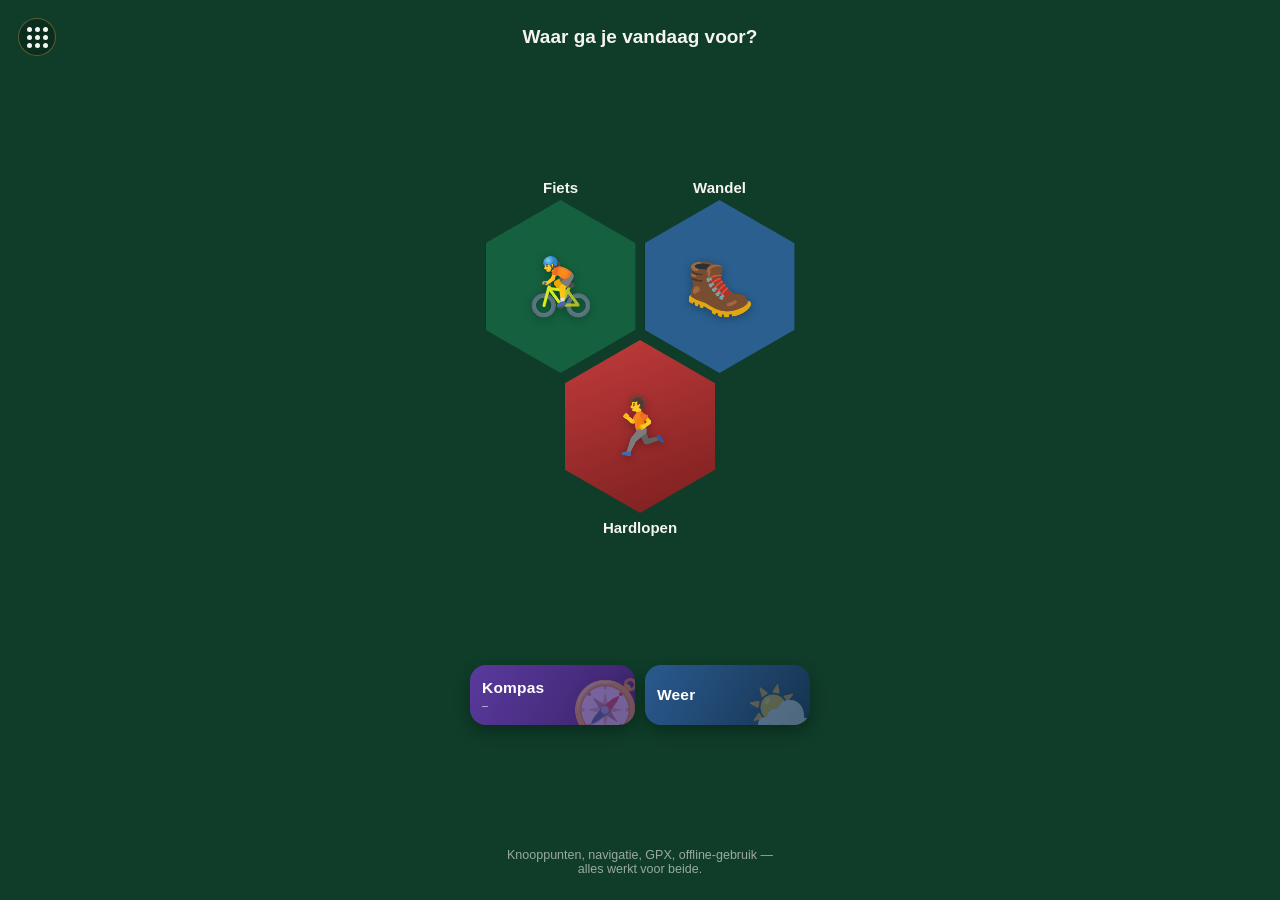
==== index.html @ 3b8f0e8a "Update index.html" ====
<!DOCTYPE html>
<html lang="nl">
<head>
<meta charset="UTF-8">
<meta name="viewport" content="width=device-width, initial-scale=1.0, maximum-scale=1, user-scalable=no, viewport-fit=cover">
<title>Knooppuntenroute</title>
<link rel="manifest" href="manifest.json">
<meta name="theme-color" content="#0f3d29">
<link rel="icon" href="images/icons/icon-192.png">
<link rel="apple-touch-icon" href="images/icons/icon-192.png">
<meta name="apple-mobile-web-app-capable" content="yes">
<meta name="apple-mobile-web-app-status-bar-style" content="black-translucent">
<meta name="apple-mobile-web-app-title" content="Knooppunten">
<link rel="stylesheet" href="https://cdnjs.cloudflare.com/ajax/libs/leaflet/1.9.4/leaflet.min.css" />
<script src="https://cdnjs.cloudflare.com/ajax/libs/leaflet/1.9.4/leaflet.min.js"></script>
<link rel="preconnect" href="https://fonts.googleapis.com">
<link href="https://fonts.googleapis.com/css2?family=Inter:wght@400;600;700;800;900&display=swap" rel="stylesheet">
<style>
  :root{
    --extra-top-inset:0px; /* extra ruimte bovenaan voor APK-wrappers die env(safe-area-inset-top) niet ondersteunen — zie de instelling "Extra ruimte bovenaan" */
    --extra-bottom-inset:0px; /* idem, maar onderaan (momenteel ongebruikt, klaar voor later) */
    --extra-tab-gap:0px; /* extra afstand tussen zoekbalk en de 4 tegel-knoppen op het kaartscherm */
    --green-900:#0f3d29;
    --green-700:#15603f;
    --green-600:#1b7a4f;
    --green-500:#1f8f5c;
    --cream:#f6f4ee;
    --amber:#e2a13c;
    --amber-dark:#c4841f;
    --ink:#12241b;
    --line:rgba(18,36,27,0.12);
    --shadow:0 8px 24px rgba(15,61,41,0.22), 0 2px 6px rgba(15,61,41,0.15);
    font-family: -apple-system, BlinkMacSystemFont, "Segoe UI", Roboto, Helvetica, Arial, sans-serif;
  }
  *{box-sizing:border-box; -webkit-tap-highlight-color:transparent;}
  html,body{height:100%; margin:0; overflow:hidden; background:var(--green-900); color:var(--ink);}
  #map{position:absolute; top:0;left:0;right:0;bottom:0;}

  .num-marker{
    background:#1b7a4f; /* letterlijke groene kleur i.p.v. var(--green-600) — die variabele wordt in het
      Garmin/Tailwind-thema hergebruikt voor algemene donkere UI-elementen, waardoor knooppunten daar
      per ongeluk bijna zwart werden i.p.v. groen */
    border:2.5px solid var(--cream);
    border-radius:50%;
    color:#ffffff;
    font-weight:800;
    font-size:13px;
    letter-spacing:-0.3px;
    display:flex; align-items:center; justify-content:center;
    box-shadow:0 3px 8px rgba(0,0,0,0.35);
  }
  .num-marker.picked{ background:var(--amber); border-color:#b8860b; color:#ffffff; }
  .num-marker.next{ background:var(--amber-dark); border-color:var(--cream); color:#ffffff; animation:pulse 1.4s infinite; }
  .num-marker-large{ font-size:18px; border-width:3.5px; }
  body.mode-wandel .num-marker{ background:#2a5f8f; }
  .poi-toggle-marker{
    width:26px; height:26px; border-radius:50%;
    background:var(--poi-color, var(--cream)); border:2px solid rgba(255,255,255,0.9); box-shadow:0 2px 5px rgba(0,0,0,0.4);
    display:flex; align-items:center; justify-content:center; font-size:14px;
  }
  .poi-toggle-marker span{ display:inline-block; filter:drop-shadow(0 0 1.5px rgba(255,255,255,0.9)); }
  .poi-popup-nav{
    margin-top:6px; border:none; background:var(--amber); color:#0f3d29; font-size:12px; font-weight:800;
    padding:6px 10px; border-radius:8px; width:100%;
  }
  .poi-popup-nav:active{ filter:brightness(0.94); }
  .poi-popup-google{
    display:block; margin-top:6px; border:1px solid #ccc; background:#fff; color:#4285F4; font-size:12px; font-weight:700;
    padding:6px 10px; border-radius:8px; width:100%; text-align:center; text-decoration:none; box-sizing:border-box;
  }
  .poi-popup-google:active{ filter:brightness(0.94); }
  @keyframes pulse{ 0%{box-shadow:0 0 0 0 rgba(226,161,60,0.6);} 70%{box-shadow:0 0 0 14px rgba(226,161,60,0);} 100%{box-shadow:0 0 0 0 rgba(226,161,60,0);} }

  .poi-marker{
    width:30px; height:30px; background:var(--cream); border:2px solid var(--green-700);
    border-radius:50% 50% 50% 0; transform:rotate(-45deg);
    display:flex; align-items:center; justify-content:center;
    box-shadow:0 2px 6px rgba(0,0,0,0.35);
  }
  .poi-marker span{ transform:rotate(45deg); font-size:15px; }

  .drop-pin{ font-size:32px; line-height:1; filter:drop-shadow(0 3px 4px rgba(0,0,0,0.45)); }
  .pin-popup{ display:flex; flex-direction:column; gap:6px; min-width:190px; }
  .pin-biketype-label{ font-size:11.5px; color:#7a8c81; margin:2px 0 6px; }
  #pinBikeTypeRow{ display:flex; gap:6px; margin-bottom:14px; }
  .pin-biketype-opt{
    flex:1; border:2px solid var(--line); background:#f6f4ee; border-radius:11px; padding:8px 2px;
    display:flex; flex-direction:column; align-items:center; gap:3px; font-size:17px; color:var(--green-900);
  }
  .pin-biketype-opt small{ font-size:9.5px; font-weight:700; }
  .pin-biketype-opt.active{ border-color:var(--amber); background:rgba(226,161,60,0.12); }
  .loopgen-biketype-opt{
    flex:1; border:2px solid var(--line); background:#f6f4ee; border-radius:11px; padding:8px 2px;
    display:flex; flex-direction:column; align-items:center; gap:3px; font-size:17px; color:var(--green-900);
  }
  .loopgen-biketype-opt small{ font-size:9.5px; font-weight:700; }
  .loopgen-biketype-opt.active{ border-color:var(--amber); background:rgba(226,161,60,0.12); }
  .pin-popup b{ font-size:13px; color:var(--green-900); margin-bottom:2px; }
  .pin-popup button{ border:none; border-radius:9px; padding:9px 10px; font-size:12.5px; font-weight:700; text-align:left; }
  #pinRouteDirectBtn{ background:var(--amber); color:var(--green-900); }
  #pinRouteViaKnooppuntBtn{ background:var(--green-600); color:white; }

  .me-dot{ width:16px; height:16px; border-radius:50%; background:#2b7fff; border:3px solid white; box-shadow:0 0 0 3px rgba(43,127,255,0.35);}
  .me-dot-red{ width:16px; height:16px; border-radius:50%; background:#e8352b; border:3px solid white; box-shadow:0 0 0 3px rgba(232,53,43,0.4); }
  .me-dot-red.moving{ animation:red-dot-pulse 1.1s ease-in-out infinite; }
  /* Groter, onzichtbaar tik-gebied rond het (kleine) positie-bolletje — enkel relevant vóór je op Start
     drukt, want dan bepaalt een tik erop of de route vanaf je huidige locatie vertrekt. De amber ring
     toont of dat op dit moment AAN staat (vervangt de vroegere aparte "Vertrek"-knop volledig). */
  .me-dot-taptarget{ width:40px; height:40px; display:flex; align-items:center; justify-content:center; }
  .me-dot-vertrek-on.me-dot{ box-shadow:0 0 0 3px rgba(43,127,255,0.35), 0 0 0 6px rgba(226,161,60,0.9); }
  .me-dot-vertrek-on.me-dot-red{ box-shadow:0 0 0 3px rgba(232,53,43,0.4), 0 0 0 6px rgba(226,161,60,0.9); }
  @keyframes red-dot-pulse{
    0%{ box-shadow:0 0 0 3px rgba(232,53,43,0.4), 0 0 6px 2px rgba(232,53,43,0.5); opacity:1; }
    50%{ box-shadow:0 0 0 10px rgba(232,53,43,0), 0 0 14px 6px rgba(232,53,43,0.85); opacity:0.55; }
    100%{ box-shadow:0 0 0 3px rgba(232,53,43,0.4), 0 0 6px 2px rgba(232,53,43,0.5); opacity:1; }
  }
  .me-arrow-glow svg{ animation:red-arrow-pulse 1.1s ease-in-out infinite; filter:drop-shadow(0 0 4px rgba(232,53,43,0.9)); }
  @keyframes red-arrow-pulse{ 0%{ opacity:1; } 50%{ opacity:0.55; } 100%{ opacity:1; } }
  .me-arrow{ width:34px; height:34px; display:flex; align-items:center; justify-content:center; transition:transform .3s linear; }
  .me-arrow svg{ width:30px; height:30px; filter:drop-shadow(0 2px 4px rgba(0,0,0,0.4)); }

  #offRouteBanner{
    position:absolute; left:12px; right:12px; z-index:1002;
    top:calc(env(safe-area-inset-top,0px) + var(--extra-top-inset) + 112px);
    background:#c0392b; color:white; font-weight:800; font-size:13.5px;
    padding:12px 16px; border-radius:14px; text-align:center;
    box-shadow:var(--shadow); display:none;
  }
  #offRouteBanner.show{ display:block; animation:shake .4s; }
  #offRouteBanner.with-nav{ top:calc(env(safe-area-inset-top,0px) + var(--extra-top-inset) + 188px); }

  @keyframes shake{ 0%,100%{transform:translateX(0);} 25%{transform:translateX(-4px);} 75%{transform:translateX(4px);} }

  /* Top bar */
  #topbarBg{
    position:absolute; top:0; left:0; right:0; height:220px; z-index:999; pointer-events:none;
    background:linear-gradient(180deg, rgba(15,61,41,0.92), rgba(15,61,41,0.85) 40%, rgba(15,61,41,0));
  }
  #topbar{
    position:absolute; top:calc(env(safe-area-inset-top,0px) + var(--extra-top-inset)); left:0; right:0; z-index:1200;
    padding:10px 12px 10px;
    display:flex; flex-wrap:wrap; gap:8px; align-items:center; pointer-events:none;
  }
  #topbar > *{ pointer-events:auto; }
  #mapBackToHubBtn{
    flex-shrink:0; width:38px; height:38px; border:none; border-radius:14px;
    background:var(--cream); color:var(--green-900); display:flex; align-items:center; justify-content:center;
  }
  #searchForm{ flex:1 1 auto; display:flex; min-width:0; position:relative; }
  #searchSuggestions{
    position:absolute; top:calc(100% + 4px); left:0; right:52px; z-index:1100;
    background:var(--cream); border-radius:12px; box-shadow:var(--shadow);
    max-height:260px; overflow-y:auto; pointer-events:auto;
  }
  .search-suggestion{
    display:flex; align-items:center; gap:9px; padding:10px 12px; font-size:13px; color:#33473c;
    border-bottom:1px solid var(--line);
  }
  .search-suggestion:last-child{ border-bottom:none; }
  .search-suggestion .sg-icon{ font-size:16px; flex-shrink:0; width:20px; text-align:center; }
  .search-suggestion .sg-sub{ font-size:11px; color:#7a8c81; }
  #searchInput{
    flex:1; min-width:0; border:none; border-radius:14px 0 0 14px; padding:12px 14px;
    font-size:15px; outline:none; background:var(--cream); color:var(--ink);
  }
  #searchBtn{
    border:none; border-radius:0 14px 14px 0; padding:0 14px; background:var(--amber);
    color:var(--green-900); font-weight:700; font-size:16px; flex-shrink:0;
  }
  #iconRow{ flex:1 1 100%; display:flex; gap:8px; justify-content:center; }

  #topBarRow{
    position:absolute; left:50%; transform:translateX(-50%);
    top:calc(env(safe-area-inset-top,0px) + var(--extra-top-inset) + var(--extra-tab-gap) + 58px); z-index:1050;
    display:flex; align-items:center; gap:7px;
  }
  body.dash-active #topBarRow{ top:calc(env(safe-area-inset-top,0px) + var(--extra-top-inset) + 5px); }
  body.dash-active #waffleBtn{ display:none; }

  /* Alle knoppen bovenaan (waffle, 4 tabbladen, locatie, noorden) delen nu dezelfde losse tegel-stijl,
     met tussenruimte i.p.v. aan elkaar geplakt, en lichten écht op bij aanraken/indrukken. */
  .top-tile{
    border:none; border-radius:13px; background:var(--green-600); color:var(--cream);
    width:44px; height:44px; flex-shrink:0; box-shadow:0 3px 10px rgba(0,0,0,0.3);
    display:flex; align-items:center; justify-content:center; font-size:18px;
    transition:filter .1s ease, box-shadow .15s ease, transform .1s ease;
  }
  .top-tile.active{ background:var(--amber); color:var(--green-900); }
  .top-tile:active{
    filter:brightness(1.3); transform:scale(0.96);
    box-shadow:0 0 0 3px rgba(226,161,60,0.55), 0 3px 10px rgba(0,0,0,0.3);
  }
  .top-tile-small{
    width:30px; height:30px; font-size:13px; border-radius:10px;
    background:var(--amber); color:var(--green-900);
  }
  .waffle-grid{ display:grid; grid-template-columns:repeat(3,5px); grid-template-rows:repeat(3,5px); gap:3px; }
  .waffle-grid span{ width:5px; height:5px; border-radius:50%; background:var(--cream); }
  #runCoachSettingsBtn .waffle-grid span{ background:var(--amber); }

  #menuBackdrop{
    position:absolute; top:0;left:0;right:0;bottom:0; z-index:3550; background:rgba(0,0,0,0.35);
    display:none;
  }
  #menuBackdrop.show{ display:block; }
  #actionMenu{
    position:absolute; right:12px; top:calc(env(safe-area-inset-top,0px) + var(--extra-top-inset) + 60px); z-index:3600;
    background:var(--cream); border-radius:18px; box-shadow:var(--shadow);
    width:min(340px, 88vw); padding:10px; display:none; flex-direction:column;
    max-height:75vh; overflow-y:auto;
  }
  #actionMenu.show{ display:flex; }
  .menu-group-label{
    font-size:10px; font-weight:800; text-transform:uppercase; letter-spacing:0.6px;
    color:var(--amber-dark, #b8791f); margin:14px 6px 6px;
  }
  .menu-group-label:first-child{ margin-top:4px; }
  .menu-tile-grid{ display:grid; grid-template-columns:repeat(3, 1fr); gap:8px; }
  .menu-item.menu-tile{
    display:flex; flex-direction:column; align-items:center; justify-content:center; gap:6px;
    border:1px solid var(--line); background:rgba(15,61,41,0.03); border-radius:14px;
    padding:12px 6px 9px; text-align:center; width:100%;
  }
  .menu-item.menu-tile:active{ background:rgba(15,61,41,0.1); }
  .menu-tile .mi-icon{
    font-size:17px; width:34px; height:34px; border-radius:50%; background:rgba(226,161,60,0.12);
    display:flex; align-items:center; justify-content:center; flex-shrink:0;
  }
  .menu-tile .mi-text{ font-size:10px; font-weight:700; color:var(--green-900); line-height:1.25; }
  #loadBtn{
    border:none; border-radius:14px; width:44px; height:44px; background:var(--green-600);
    color:var(--cream); font-weight:700; font-size:16px; box-shadow:var(--shadow); flex-shrink:0;
  }
  #syncBtn, #importBtn, #exportBtn, #gpxExportBtn, #imageExportBtn, #tileCacheBtn{
    border:none; border-radius:14px; width:44px; height:44px; background:var(--amber-dark);
    color:var(--cream); font-weight:700; font-size:15px; box-shadow:var(--shadow); flex-shrink:0;
  }
  #importBtn{ background:#4a6b57; }
  #exportBtn{ background:#2d5240; }
  #gpxExportBtn{ background:#5c3d99; }
  #imageExportBtn{ background:#8a5a2e; }
  #tileCacheBtn{ background:#1f6b8f; }
  #fileInput{ display:none; }

  #hint{
    position:absolute; top:112px; left:12px; right:12px; z-index:900;
    background:rgba(15,61,41,0.9); color:var(--cream); font-size:12.5px;
    padding:8px 12px; border-radius:10px; text-align:center; pointer-events:none;
    opacity:0; transition:opacity .3s;
  }
  #hint.show{ opacity:1; }

  /* Kompas + Zon samengevoegd: de zonneschijf blijft in het midden (tijd-gebaseerd, statisch),
     met een kompasring errond die wél meedraait met je kijkrichting */
  #sunPanel{
    position:absolute; top:0;left:0;right:0;bottom:0; z-index:500;
    /* Paars, aansluitend bij de bestaande Kompas-tegel op de hub (#5a3a9e) — zo herken je meteen welk
       scherm dit is, los van het groen (hoofdapp) en blauw (Weer). Alternatieven, gewoon de gradient
       hieronder vervangen door een van deze twee:
       - Terracotta/koper: radial-gradient(circle at 50% 30%, #5c3a1a 0%, #140d08 75%)
       - Diepteal/petrol:   radial-gradient(circle at 50% 30%, #0d3a3a 0%, #061414 75%) */
    background:radial-gradient(circle at 50% 30%, #3a2560 0%, #150c28 75%);
    display:none; flex-direction:column; align-items:center; justify-content:center; gap:16px;
    padding:calc(env(safe-area-inset-top,0px) + var(--extra-top-inset) + 104px) 20px 30px;
  }
  #sunPanel.show{ display:flex; }
  #sunPanelBackBtn, #weatherPanelBackBtn{
    position:absolute; top:calc(env(safe-area-inset-top,0px) + var(--extra-top-inset) + 12px); left:12px; z-index:600;
    width:38px; height:38px; border:none; border-radius:14px;
    background:rgba(255,255,255,0.12); color:#fff; display:flex; align-items:center; justify-content:center;
  }
  #sunDialWrap{ position:relative; width:min(90vw, 360px); aspect-ratio:1; }
  #sunDialSvg{ width:100%; height:100%; }
  #compassNeedleFixed{
    position:absolute; top:-3px; left:50%; transform:translateX(-50%); z-index:5;
    width:14px; height:40px; filter:drop-shadow(0 2px 5px rgba(0,0,0,0.6));
  }
  #sunCenterInfo{
    position:absolute; top:0;left:0;right:0;bottom:0; display:flex; flex-direction:column; align-items:center; justify-content:center; gap:4px;
    pointer-events:none;
  }
  #compassHeadingReadout{ font-size:15px; font-weight:800; color:var(--cream); font-variant-numeric:tabular-nums; margin-bottom:2px; }
  body.theme-garmin #sunDialWrap::before{
    content:''; position:absolute; inset:6%; border-radius:50%; border:3px dashed rgba(255,255,255,0.18); pointer-events:none;
  }
  body.theme-garmin #compassHeadingReadout{ font-size:40px; font-weight:900; letter-spacing:-1px; color:#f1f5f9; }
  body.theme-garmin #compassCardinal{ font-size:16px; font-weight:700; color:var(--amber); }
  body.theme-garmin #sunTodayLabel{ display:none; } /* de grote graden-uitlezing spreekt al voor zich, geen dubbele titel nodig */
  body.theme-garmin #compassNeedleFixed polygon:first-child{ fill:var(--amber) !important; }
  body.theme-garmin #compassNeedleFixed polygon:last-child{ fill:rgba(255,255,255,0.25) !important; }
  #compassHeadingReadout span:last-child{ color:var(--amber); font-size:12px; margin-left:4px; }
  #sunTodayLabel{ font-size:12px; font-weight:800; color:rgba(246,244,238,0.85); margin-bottom:2px; }
  #sunRow1, #sunRow2{ display:flex; align-items:center; gap:8px; }
  #sunRow2{ margin-top:2px; }
  #sunRow2 .sun-col b{ font-size:13px; }
  .sun-col{ text-align:center; }
  .sun-col small{ display:block; font-size:8px; color:rgba(246,244,238,0.6); text-transform:uppercase; letter-spacing:.4px; }
  .sun-col b{ display:block; font-size:16px; font-weight:800; color:var(--cream); font-variant-numeric:tabular-nums; }
  .sun-divider{ width:1px; height:18px; background:rgba(246,244,238,0.25); }
  #compassBearingInfo{ font-size:13px; color:var(--cream); font-weight:700; min-height:18px; text-align:center; }
  #pressureTrendLine{ font-size:15px; font-weight:700; color:rgba(246,244,238,0.85); text-align:center; margin-top:4px; min-height:19px; }
  #windInfoLine{ font-size:15px; font-weight:700; color:rgba(246,244,238,0.85); text-align:center; margin-top:2px; min-height:19px; }
  #shareLocationBtn{
    margin-top:12px; border:none; background:rgba(255,255,255,0.08); color:var(--cream);
    font-size:12.5px; font-weight:700; padding:8px 16px; border-radius:10px;
  }
  #shareLocationBtn:active{ filter:brightness(1.3); }
  #sunSub{ font-size:11px; color:rgba(246,244,238,0.45); text-align:center; max-width:270px; }

  /* Enkel op dashboard/kompas/weer: een banner bovenaan in een eigen kleur die vervaagt naar de paginakleur — niet op de kaart */
  body.dash-active::before{
    content:''; position:fixed; top:0; left:0; right:0; height:130px; z-index:400;
    background:linear-gradient(180deg, rgba(20,30,45,0.85) 0%, rgba(20,30,45,0) 100%);
    pointer-events:none;
  }
  .tab-hex{
    width:46px; height:53px; margin:0 -1px; border:none;
    clip-path: polygon(50% 0%, 100% 25%, 100% 75%, 50% 100%, 0% 75%, 0% 25%);
    background:rgba(15,61,41,0.88);
    display:flex; align-items:center; justify-content:center;
    font-size:19px; box-shadow:0 3px 10px rgba(0,0,0,0.35);
  }
  .tab-hex.active{ background:var(--amber); }
  .tab-hex:active{ filter:brightness(0.92); }

  /* Weer-tab: 3 schermen waartussen je swipet */
  #weatherPanel{
    position:absolute; top:0;left:0;right:0;bottom:0; z-index:500; background:linear-gradient(180deg, #1a3a5c 0%, #0a1410 100%);
    display:none; flex-direction:column;
    padding-top:calc(env(safe-area-inset-top,0px) + var(--extra-top-inset) + 84px); padding-bottom:20px;
  }
  #weatherPanel.show{ display:flex; }
  #weatherScroller{
    flex:1; display:flex; overflow-x:auto; scroll-snap-type:x mandatory;
    -webkit-overflow-scrolling:touch;
  }
  #weatherGarminTabBar{
    display:none; gap:3px; background:rgba(255,255,255,0.05); border-radius:14px; padding:4px; margin:0 16px 10px;
  }
  body.theme-garmin #weatherGarminTabBar{ display:flex; }
  .wgtab{ flex:1; border:none; background:transparent; color:rgba(241,245,249,0.55); padding:8px 4px; border-radius:11px; font-size:11.5px; font-weight:700; }
  .wgtab.active{ background:var(--amber); color:#1e293b; }
  .weather-screen{
    flex:0 0 100%; scroll-snap-align:start; display:flex; flex-direction:column;
    align-items:center; justify-content:center; padding:20px; gap:8px; box-sizing:border-box;
    overflow-y:auto; max-height:100%;
  }
  #wIcon{ font-size:52px; }
  #wTemp{ font-size:52px; font-weight:800; color:var(--cream); font-variant-numeric:tabular-nums; }
  #wFeels{ font-size:13px; color:rgba(246,244,238,0.6); }
  #wMinMax{ font-size:15px; color:var(--cream); font-weight:700; margin-top:6px; }
  #wWind{ font-size:13px; color:rgba(246,244,238,0.7); }

  #weatherScreen1{ justify-content:flex-start; padding-top:16px; overflow-y:auto; }
  #wCondition{ font-size:14px; color:rgba(246,244,238,0.85); font-weight:700; margin-top:-4px; }
  #wHourlyStrip{ display:flex; flex-wrap:wrap; justify-content:center; gap:14px 16px; width:100%; padding:10px 6px 4px; margin-top:6px; }
  .whour{ display:flex; flex-direction:column; align-items:center; gap:5px; flex-shrink:0; }
  .whour small{ font-size:10.5px; color:rgba(246,244,238,0.55); }
  .whour .whour-ic{ font-size:19px; }
  .whour b{ font-size:12.5px; color:var(--cream); font-weight:700; }
  #wIllustration{ position:relative; width:100%; max-width:340px; height:88px; margin:6px 0 4px; border-radius:14px; overflow:hidden; }
  #wIllustrationBg{ position:absolute; top:0;left:0;right:0;bottom:0; width:100%; height:100%; display:block; }
  #wIllustrationIcon{ position:absolute; top:4px; right:12px; width:80px; height:80px; object-fit:contain; display:none; }
  #wIllustrationIcon.show{ display:block; }
  #wDailyStrip{ display:flex; flex-wrap:nowrap; justify-content:center; gap:5px; width:100%; padding:10px 4px 4px; }
  .wday{ display:flex; flex-direction:column; align-items:center; gap:2px; flex-shrink:1; min-width:0; background:rgba(255,255,255,0.06); border-radius:10px; padding:7px 4px; }
  .wday small{ font-size:9px; color:rgba(246,244,238,0.6); text-transform:uppercase; }
  .wday .wday-ic{ font-size:14px; }
  .wday b{ font-size:9.5px; color:var(--cream); white-space:nowrap; }
  .weather-title{ font-size:13px; font-weight:800; color:rgba(246,244,238,0.7); text-transform:uppercase; letter-spacing:.5px; }
  #wAqiVal{ font-size:30px; font-weight:800; color:var(--cream); margin:6px 0 12px; }
  .weather-row2{ display:flex; align-items:center; gap:16px; }

  /* ---------- 4de weerscherm: gauges, luchtkwaliteit, geschiktheids-tegels ---------- */
  .wgauge-card{ width:100%; max-width:280px; background:rgba(255,255,255,0.06); border-radius:14px; padding:12px 16px; box-sizing:border-box; }
  .wsunmoon-card{ width:100%; max-width:280px; background:rgba(255,255,255,0.06); border-radius:14px; padding:14px 16px 10px; box-sizing:border-box; margin-bottom:10px; }
  .wsunmoon-arc{ width:100%; height:60px; display:block; }
  .wsuncurve-title{ font-size:13px; font-weight:800; color:var(--cream); display:flex; align-items:center; gap:6px; margin-bottom:6px; }
  .wsuncurve-svg{ width:100%; height:90px; display:block; }
  .wsuncurve-labels{ display:flex; justify-content:space-between; align-items:center; font-size:11px; color:rgba(246,244,238,0.6); margin-top:4px; }
  .wsuncurve-now{ color:var(--amber); font-weight:800; }
  .wgauge-label{ font-size:12px; font-weight:700; color:rgba(246,244,238,0.7); text-transform:uppercase; letter-spacing:.4px; }
  .wgauge-bar-wrap{ margin:10px 0 6px; position:relative; height:6px; }
  .wgauge-bar{ height:6px; border-radius:3px; background:linear-gradient(90deg,#3aa0e8,#e2a13c,#e8503f); position:relative; }
  .wgauge-bar-rainbow{ height:6px; border-radius:3px; background:linear-gradient(90deg,#4caf50,#ffeb3b,#ff9800,#e8503f,#9c27b0); position:relative; }
  .wgauge-bar-aqi{ height:6px; border-radius:3px; background:linear-gradient(90deg,#4caf50,#ffeb3b,#ff9800,#e8503f,#7a2e8f); position:relative; }
  .wgauge-dot{ position:absolute; top:50%; width:12px; height:12px; border-radius:50%; background:#fff; border:2px solid #0a1410; transform:translate(-50%,-50%); left:0%; }
  .wgauge-value{ font-size:22px; font-weight:800; color:var(--cream); }
  .wgauge-sub{ font-size:11px; color:rgba(246,244,238,0.55); margin-top:2px; }

  .wpollutant-grid{ width:100%; max-width:280px; display:grid; grid-template-columns:1fr 1fr; gap:8px; }
  .wpollutant{ background:rgba(255,255,255,0.05); border-radius:10px; padding:8px 10px; }
  body.theme-garmin .wpollutant{ display:flex; justify-content:space-between; align-items:center; background:rgba(255,255,255,0.04); border:1px solid rgba(255,255,255,0.07); border-radius:14px; padding:11px 14px; }
  body.theme-garmin .wpollutant small{ color:#cbd5e1; font-size:12.5px; font-weight:600; }
  body.theme-garmin .pollen-badge{
    font-size:11px !important; font-weight:800; padding:4px 12px; border-radius:20px;
    background:color-mix(in srgb, currentColor 16%, transparent); border:1px solid color-mix(in srgb, currentColor 40%, transparent);
  }
  .wpollutant small{ font-size:10px; color:rgba(246,244,238,0.55); text-transform:uppercase; }
  .wpollutant b{ display:block; font-size:16px; color:var(--cream); margin-top:2px; }

  .wsuit-grid{ width:100%; max-width:280px; display:grid; grid-template-columns:1fr 1fr; gap:8px; margin-top:4px; }
  .wsuit-card{ background:rgba(255,255,255,0.06); border-radius:14px; padding:12px 8px; text-align:center; }
  .wsuit-icon{ font-size:20px; }
  .wsuit-label{ font-size:11px; font-weight:700; color:var(--cream); margin-top:4px; }
  .wsuit-value{ font-size:11px; color:rgba(246,244,238,0.6); margin-top:2px; }

  .wind-compass-mini{ width:76px; height:76px; margin:6px 0; }
  .weather-col{ text-align:center; }
  .weather-col small{ display:block; font-size:9px; color:rgba(246,244,238,0.6); text-transform:uppercase; letter-spacing:.4px; }
  .weather-col b{ display:block; font-size:20px; font-weight:800; color:var(--cream); margin-top:2px; }
  #weatherRadarMap{ width:min(88vw,360px); height:min(50vh,340px); border-radius:16px; overflow:hidden; position:relative; }
  #radarAttribution{ font-size:7.5px; color:rgba(246,244,238,0.3); text-align:center; margin-top:2px; }
  #radarPointReading{ font-size:13.5px; font-weight:700; color:#f6f4ee; text-align:center; margin-top:6px; }
  #radarAttribution a{ color:rgba(246,244,238,0.55); }
  #sunAttribution{ font-size:7.5px; color:rgba(246,244,238,0.3); text-align:center; margin:-4px 0 8px; }
  #sunAttribution a{ color:rgba(246,244,238,0.55); }
  #radarFrameLabel{
    position:absolute; left:10px; bottom:10px; z-index:900; background:rgba(15,20,25,0.72); color:#fff;
    font-size:12px; font-weight:700; padding:4px 10px; border-radius:8px; pointer-events:none;
  }
  #radarPlayPauseBtn{
    position:absolute; right:10px; bottom:10px; z-index:900; background:rgba(15,20,25,0.72); color:#fff;
    border:none; width:32px; height:32px; border-radius:50%; font-size:14px;
    display:flex; align-items:center; justify-content:center;
  }
  #weatherDots{ display:flex; justify-content:center; gap:6px; padding:10px 0; flex-shrink:0; }
  .wdot{ width:6px; height:6px; border-radius:50%; background:rgba(255,255,255,0.3); transition:all .2s; }
  .wdot.active{ background:var(--amber); width:18px; border-radius:3px; }

  #weatherLocationBar{
    position:absolute; top:calc(env(safe-area-inset-top,0px) + var(--extra-top-inset) + 69px); left:0; right:0; z-index:501;
    display:flex; align-items:center; justify-content:center; gap:8px; padding:0 20px;
  }
  #weatherPlaceName{ font-size:13px; font-weight:700; color:rgba(246,244,238,0.85); max-width:70vw; overflow:hidden; text-overflow:ellipsis; white-space:nowrap; }
  #weatherLocateBtn{
    border:none; background:rgba(255,255,255,0.12); color:var(--cream); width:30px; height:30px; border-radius:50%;
    font-size:14px; display:flex; align-items:center; justify-content:center; flex-shrink:0;
  }
  #weatherRefreshBtn{
    border:none; background:rgba(255,255,255,0.12); color:var(--cream); width:30px; height:30px; border-radius:50%;
    font-size:14px; display:flex; align-items:center; justify-content:center; flex-shrink:0;
  }
  #weatherRefreshBtn:active{ filter:brightness(1.3); }
  #weatherRefreshBtn.locating{ animation:spin 1s linear infinite; }
  #weatherLocateBtn:active{ filter:brightness(1.3); }
  #weatherLocateBtn.locating{ animation:spin 1s linear infinite; }
  @keyframes spin{ from{ transform:rotate(0deg);} to{ transform:rotate(360deg);} }

  #precipTimelineWrap{ width:min(88vw,360px); margin-top:14px; background:rgba(255,255,255,0.06); border-radius:14px; padding:10px 12px 4px; }
  #precipTimelineLabel{ text-align:center; font-size:12.5px; font-weight:700; color:var(--cream); margin-bottom:2px; }
  #precipTimelineLegend{ display:none; justify-content:center; gap:16px; font-size:9.5px; color:rgba(246,244,238,0.6); padding:4px 0 6px; }
  .ptl-dot{ display:inline-block; width:8px; height:8px; border-radius:2px; margin-right:4px; vertical-align:middle; }
  #precipTimelineSvg{ width:100%; height:80px; display:block; }
  .radar-me-dot{ width:14px; height:14px; border-radius:50%; background:#e8503f; border:2.5px solid #fff; box-shadow:0 0 0 3px rgba(232,80,63,0.35); }

  #dashboardPanel{
    position:absolute; top:0;left:0;right:0;bottom:0; z-index:500; background:var(--green-900);
    display:none; flex-direction:column; overflow-y:auto;
    padding:calc(env(safe-area-inset-top,0px) + var(--extra-top-inset) + 104px) 16px calc(env(safe-area-inset-bottom,0px) + var(--extra-bottom-inset) + 16px);
  }
  #dashboardPanel.show{ display:flex; }
  #dashTurnBanner{
    display:none; align-items:center; gap:8px; background:rgba(255,255,255,0.08);
    border-radius:12px; padding:8px 12px; margin-bottom:10px;
  }
  #dashTurnBanner.show{ display:flex; }
  #dashTurnArrow{ width:24px; height:24px; flex-shrink:0; transition:transform .2s; }
  #dashTurnText{ font-size:13px; font-weight:700; color:var(--cream); }
  #dashTurnText b{ color:var(--amber); }

  #dashSummary{ display:flex; gap:10px; margin-bottom:10px; }
  .dash-stat{
    flex:1; min-width:0; background:rgba(255,255,255,0.06); border-radius:16px; padding:16px 8px; text-align:center;
  }
  #dashHrTile{ border:1.5px solid transparent; transition:border-color .3s, background .3s; }
  .dash-stat span{ display:block; font-size:27px; font-weight:800; color:var(--cream); }
  .dash-stat small{ font-size:11.5px; color:rgba(246,244,238,0.65); text-transform:uppercase; letter-spacing:.4px; }

  #dashSummary2{ display:flex; gap:10px; margin-bottom:10px; }
  #dashSummary2 .dash-stat{ padding:13px 8px; }
  #dashSummary2 .dash-stat span{ font-size:19px; }

  #dashSummary3{ display:flex; gap:10px; margin-bottom:14px; }
  #dashSummary3 .dash-stat{ padding:11px 8px; }
  #dashSummary3 .dash-stat span{ font-size:17px; }

  /* Instelbare tekstgrootte/vetgedrukt voor het dashboard (Instellingen) — maakt meteen ook de tegels compacter */
  body.dash-text-small .dash-stat{ padding:11px 6px; }
  body.dash-text-small #dashSummary2 .dash-stat{ padding:9px 6px; }
  body.dash-text-small #dashSummary3 .dash-stat{ padding:8px 6px; }

  /* ---------- Garmin-stijl navigatiescherm (optioneel, via Instellingen) ---------- */
  #garminSpeedGauge{ display:none; }
  body.theme-garmin #dashboardPanel{ background:#0f172a; }
  body.theme-garmin .dash-stat{
    background:linear-gradient(160deg, rgba(255,255,255,0.07), rgba(255,255,255,0.02));
    border:1px solid rgba(255,255,255,0.08); border-radius:18px; padding:14px 8px;
    position:relative; overflow:hidden;
  }
  body.theme-garmin .dash-stat span{ font-size:26px; font-weight:900; letter-spacing:-0.5px; color:#f0f5ee; }
  body.theme-garmin .dash-stat small{ color:rgba(230,240,225,0.5); font-weight:700; }
  body.theme-garmin #dashSpeedTile{ display:flex; flex-direction:column; align-items:center; justify-content:center; }
  body.theme-garmin #garminSpeedGauge{ display:block; width:64px; height:64px; margin-bottom:2px; }
  body.theme-garmin #dashSpeedTile span{ font-size:22px; }
  body.theme-garmin #dashElevSection,
  body.theme-garmin #dashChartSection{
    background:linear-gradient(160deg, rgba(255,255,255,0.07), rgba(255,255,255,0.02));
    border:1px solid rgba(255,255,255,0.08); border-radius:18px; padding:10px;
  }
  body.dash-text-small .dash-stat span{ font-size:20px; }
  body.dash-text-small #dashSummary2 .dash-stat span{ font-size:15px; }
  body.dash-text-small #dashSummary3 .dash-stat span{ font-size:14px; }
  body.dash-text-small .dash-stat small{ font-size:9.5px; }
  body.dash-not-bold .dash-stat span{ font-weight:500; }
  body.dash-not-bold #actions button{ font-weight:500; }
  body.dash-text-small #actions button{ font-size:8.5px; padding:7px 1px; }
  body.dash-text-small #actions button .ic{ font-size:12px; }
  /* Dezelfde "kleiner"-instelling verkleint ook de tekst op de instellingen-pagina zelf */
  body.dash-text-small .settings-section h4{ font-size:12px; }
  body.dash-text-small .settings-radio, body.dash-text-small .settings-check{ font-size:11.5px; }
  body.dash-text-small .settings-note{ font-size:10px; }
  body.dash-text-small .settings-subnote{ font-size:9.5px; }
  body.dash-text-small .settings-section > div[style*="font-size"]{ font-size:11.5px !important; }

  #dashElevSection{ background:rgba(255,255,255,0.06); border-radius:16px; padding:14px 16px; margin-bottom:14px; }
  #dashElevSection.hidden{ display:none; }
  #dashElevHead{ display:flex; gap:18px; font-size:13px; font-weight:700; margin-bottom:6px; }
  #dashElevHead .asc{ color:#e2703c; }
  #dashElevHead .desc{ color:#4caf6f; }
  #dashElevWrap{ height:90px; }
  #dashElevWrap svg{ width:100%; height:100%; display:block; }

  #climbProSection{
    background:linear-gradient(135deg, rgba(224,90,78,0.18), rgba(255,255,255,0.06));
    border-radius:16px; padding:12px 16px; margin-bottom:14px;
  }
  #climbProSection.hidden{ display:none; }
  #climbProHead{ display:flex; align-items:center; justify-content:space-between; margin-bottom:6px; }
  #climbProTitle{ font-size:13px; font-weight:800; color:var(--cream); }
  #climbProStats{ font-size:12px; font-weight:700; color:#e2c33c; }
  #climbProChartWrap{ height:64px; }
  #climbProChartWrap svg{ width:100%; height:100%; display:block; }

  #dashList{ list-style:none; margin:0; padding:0; overflow-y:auto; flex:1; }
  #dashList li{
    display:flex; align-items:center; gap:14px;
    background:rgba(255,255,255,0.05); border-radius:16px; padding:15px 16px; margin-bottom:9px;
  }
  .dash-badge{
    width:38px; height:38px; border-radius:50%; flex-shrink:0;
    display:flex; align-items:center; justify-content:center; font-weight:800; font-size:15px;
  }
  .dash-info{ flex:1; min-width:0; display:flex; flex-direction:column; line-height:1.35; gap:1px; }
  .dash-name{ font-size:17px; font-weight:700; }
  .dash-time{ font-size:13px; opacity:.7; }
  .dash-check{ font-size:20px; flex-shrink:0; }

  #dashList li.dash-todo .dash-badge{ background:#e2c33c; color:var(--green-900); }
  #dashList li.dash-todo .dash-name{ color:var(--cream); }
  #dashList li.dash-todo .dash-time{ color:#e2c33c; opacity:.9; }

  #dashList li.dash-done{ background:rgba(224,90,78,0.10); }
  #dashList li.dash-done .dash-badge{ background:rgba(224,90,78,0.35); color:#f2b3ac; }
  #dashList li.dash-done .dash-name{ color:#e0a49e; text-decoration:line-through; }
  #dashList li.dash-done .dash-time{ color:#e0a49e; }

  #dashEmpty{ color:rgba(246,244,238,0.6); font-size:13px; text-align:center; margin-top:14px; }
  #lifetimeStats{ margin-top:22px; padding:0 4px; }
  #statsPeriodTabs{ display:flex; gap:6px; margin-bottom:12px; }
  .stats-tab{ flex:1; border:none; background:rgba(255,255,255,0.06); color:rgba(246,244,238,0.65); font-size:12px; font-weight:700; padding:8px 4px; border-radius:10px; }
  .stats-tab.active{ background:var(--amber); color:#0f3d29; }
  #statsSummaryGrid{ display:flex; gap:10px; margin-bottom:12px; }
  #statsRecordsToggle{ width:100%; border:none; background:rgba(255,255,255,0.06); color:var(--cream); font-size:12.5px; font-weight:700; padding:10px; border-radius:10px; }
  #statsRecordsPanel{ margin-top:8px; padding:4px 6px; }
  .stats-record{ display:flex; justify-content:space-between; align-items:center; font-size:12.5px; color:rgba(246,244,238,0.85); padding:7px 2px; border-bottom:1px solid rgba(255,255,255,0.08); }
  .stats-record b{ color:var(--amber); font-size:13px; }
  /* .stats-record wordt op 2 plekken gebruikt: het donkere Dashboard (crème tekst, correct) en het
     lichte instellingenscherm (#settingsModal) — daar moet de tekst juist donker zijn, anders is ze
     bijna onzichtbaar wit-op-wit. */
  #settingsModal .stats-record span{ color:#33473c; }

  /* Terwijl het dashboard actief is: verberg de kaart-specifieke bediening, laat sheet+tabbalk gewoon staan */
  body.dash-active #mapViewport{ visibility:hidden; }
  body.dash-active #topbar,
  body.dash-active #topbarBg,
  body.dash-active #waffleBtn,
  body.dash-active #hint,
  body.dash-active #locateBtn,
  body.dash-active #zoomBtns,
  body.dash-active #navPanel,
  body.dash-active #navHexButtons,
  body.dash-active #offRouteBanner{ display:none !important; }

  /* Bottom sheet */
  #sheet{
    position:absolute; left:0; right:0; bottom:0; z-index:1000;
    background:var(--cream);
    border-radius:20px 20px 0 0;
    box-shadow:0 -6px 24px rgba(0,0,0,0.25);
    padding:10px 14px calc(env(safe-area-inset-bottom,0px) + var(--extra-bottom-inset) + 12px);
    max-height:46vh;
    display:flex; flex-direction:column;
    transition: transform .25s ease;
  }
  #sheet.collapsed{ transform:translateY(calc(100% - 54px)); }
  #sheetHandle{ width:40px; height:5px; background:var(--line); border-radius:3px; margin:2px auto 8px; cursor:pointer; touch-action:none; }
  #sheetHead{ display:flex; align-items:center; justify-content:space-between; padding:4px 0; cursor:pointer; touch-action:none; }
  #altRoutesBtn{ border:none; background:var(--green-100,#e4ede4); border-radius:8px; padding:2px 6px; font-size:11px; margin:0 8px; flex-shrink:0; }
  #altRoutesBtn:active{ filter:brightness(0.95); }
  #sheetTitle{ font-weight:800; font-size:14px; color:var(--green-900); }
  #sheetMeta{ font-size:12.5px; color:#4b5f54; }
  #routeList{ list-style:none; margin:8px 0; padding:0; overflow-y:auto; flex:1; }
  #routeList li{
    display:flex; align-items:center; gap:10px; padding:7px 4px; border-bottom:1px solid var(--line);
    font-size:14px; position:relative; touch-action:pan-y;
  }
  #routeList li.dragging{ opacity:.55; background:#eef6ef; }
  #routeList li.drag-over-top{ box-shadow: inset 0 3px 0 0 var(--amber-dark); }
  #routeList li.drag-over-bottom{ box-shadow: inset 0 -3px 0 0 var(--amber-dark); }
  #routeList li.li-flash{ animation: liFlash 1.4s ease-out; }
  @keyframes liFlash{ 0%, 40%{ background:rgba(226,161,60,0.35); } 100%{ background:transparent; } }
  .li-drag{ cursor:grab; touch-action:none; color:#8a9a90; font-size:18px; padding:2px 5px 2px 0; flex-shrink:0; line-height:1; }
  #routeList li > span{ display:flex; flex-direction:column; line-height:1.3; }
  .li-time{ font-size:11px; font-weight:600; color:#6b7d70; }
  .li-time.actual{ color:var(--green-600); }
  .li-badge{
    width:26px; height:26px; border-radius:50%; background:var(--green-600); color:white;
    display:flex; align-items:center; justify-content:center; font-weight:800; font-size:12px; flex-shrink:0;
  }
  .li-remove{ margin-left:auto; border:none; background:none; color:#a33; font-size:18px; padding:2px 6px; }
  #emptyMsg{ font-size:13px; color:#5a6d61; padding:10px 4px; }

  #actions{ display:flex; gap:4px; margin-top:6px; }
  #passiveActionsRow{ display:flex; gap:6px; margin-top:6px; }
  #passiveActionsRow button{
    flex:1; border:none; border-radius:11px; padding:11px 4px; font-weight:800; font-size:12.5px;
    transition:filter .1s ease, box-shadow .15s ease, transform .1s ease;
  }
  #passiveActionsRow button:active{ filter:brightness(1.25); transform:scale(0.97); box-shadow:0 0 0 3px rgba(226,161,60,0.5); }
  #passiveReadyBtn{ background:var(--amber); color:var(--green-900); }
  #passiveReadyBtn.editing{ background:#2d5240; color:var(--cream); }
  #passiveAnalyseBtn{ background:#2d5240; color:var(--cream); }
  #passiveAnalyseBtn:disabled{ opacity:0.45; }
  #actions button{
    flex:1; min-width:0; border:none; border-radius:11px; padding:9px 1px; font-weight:800; font-size:9.5px;
    display:flex; flex-direction:column; align-items:center; gap:2px; line-height:1.1;
    transition:filter .1s ease, box-shadow .15s ease, transform .1s ease;
  }
  #actions button:active{ filter:brightness(1.25); transform:scale(0.96); box-shadow:0 0 0 3px rgba(226,161,60,0.5); }
  #actions button .ic{ font-size:14px; }
  #clearBtn{ background:#e8e3d6; color:var(--green-900); }
  #toStartBtn{ background:#2d5240; color:var(--cream); border:2px solid transparent; display:none !important; } /* vervangen door tik-op-positie-bolletje; DOM/JS-referenties blijven intact, enkel niet meer getoond — !important nodig, anders wint de specifiekere #actions button{display:flex} regel hierboven */
  #toStartBtn:disabled{ opacity:.5; }
  #toStartBtn.toggle-on{ border:3px solid #e64c3c; box-shadow:0 0 0 1px rgba(0,0,0,0.4) inset; }
  #elevationBtn{ background:#7a5a1e; color:var(--cream); }
  #detourBtn{ background:#4a3a6e; color:var(--cream); }
  #detourBtn:disabled{ opacity:.5; }
  #navBtn{ background:var(--amber); color:var(--green-900); }
  #navBtn:disabled{ opacity:.5; }
  #navBtn.active{ background:#c0392b; color:white; }

  /* Nav panel */
  #preNavRainWarnLine{ background:rgba(226,161,60,0.18); color:#0f3d29; border-radius:8px; padding:6px 9px; margin-top:4px; font-size:13px; font-weight:700; }
  #sosOverlay{
    position:fixed; inset:0; z-index:5000; background:#c62828; display:none;
    flex-direction:column; align-items:center; justify-content:center; padding:24px;
  }
  #sosOverlay.show{ display:flex; }
  #sosContent{ text-align:center; color:#fff; width:100%; max-width:340px; }
  #sosIcon{ font-size:56px; margin-bottom:6px; }
  #sosTitleText{ font-size:22px; font-weight:800; margin-bottom:14px; }
  #sosCountdown{ font-size:64px; font-weight:900; margin-bottom:8px; font-variant-numeric:tabular-nums; }
  #sosSubtext{ font-size:13px; opacity:.9; margin-bottom:26px; }
  #sosImOkBtn{
    width:100%; border:none; border-radius:14px; background:#fff; color:#c62828;
    font-size:17px; font-weight:800; padding:16px; margin-bottom:14px;
  }
  #sosActionRow{ display:flex; gap:10px; }
  #sosActionRow button{
    flex:1; border:2px solid rgba(255,255,255,0.6); border-radius:12px; background:rgba(255,255,255,0.12);
    color:#fff; font-size:14px; font-weight:700; padding:12px 6px;
  }
  #voiceOnlyDim{
    position:fixed; top:0; left:0; right:0; bottom:0; z-index:3000; background:#000;
    opacity:0; pointer-events:none; transition:opacity 0.6s;
  }
  #voiceOnlyDim.show{ opacity:0.93; pointer-events:auto; }
  #navPanel{
    position:absolute; left:12px; right:12px; top:calc(env(safe-area-inset-top,0px) + var(--extra-top-inset) + 128px); z-index:900;
    background:var(--green-900); color:var(--cream); border-radius:18px; padding:12px 16px 10px;
    box-shadow:var(--shadow); display:none; flex-direction:column; gap:7px;
  }
  #navPanel.show{ display:flex; }
  .navTop{ display:flex; align-items:center; justify-content:space-between; gap:10px; }
  .navSpeed{ text-align:left; min-width:50px; }
  .navSpeed span{ font-size:26px; font-weight:800; line-height:1; }
  .navSpeed small{ display:block; font-size:10px; opacity:.7; letter-spacing:.5px; text-transform:uppercase; }
  #navArrowWrap{ width:46px; height:46px; border-radius:50%; background:rgba(255,255,255,0.08); display:flex; align-items:center; justify-content:center; flex-shrink:0; }
  #navArrow{ width:26px; height:26px; transition:transform .25s ease-out; }
  .navDist{ text-align:right; min-width:68px; }
  .navDist span{ font-size:17px; font-weight:800; line-height:1; }
  .navDist small{ display:block; font-size:10px; opacity:.7; }
  .navBottom{ display:flex; align-items:center; justify-content:space-between; gap:10px; font-size:11.5px; opacity:.9; margin-top:6px; }
  #roadClosedBtn{ color:#f0a89c; }
  #roadClosedBtn:active{ background:rgba(224,90,78,0.3) !important; }
  #navWindLine{ text-align:center; font-size:11.5px; color:rgba(246,244,238,0.75); margin-top:6px; }
  #navProgressBar{ flex:1; height:5px; background:rgba(255,255,255,0.15); border-radius:3px; overflow:hidden; }
  #navProgressFill{ height:100%; background:var(--amber); border-radius:3px; transition:width .3s; }

  /* De 3 acties die vroeger in het uitklapbare "Meer details"-paneel zaten (afsluiting/pauze/terug naar
     start) staan nu als losse honingraat-knopjes links op het scherm tijdens navigeren — zelfde .tab-hex-
     stijl en grootte als de tabbalk bovenaan, 5px tussenruimte, boven het onderste sheet-handvat. */
  #navHexButtons{
    position:absolute; left:12px;
    bottom:calc(env(safe-area-inset-bottom,0px) + var(--extra-bottom-inset) + 70px);
    z-index:900; display:none; flex-direction:column; gap:5px;
  }
  #navHexButtons.show{ display:flex; }
  #navHexButtons .tab-hex{ font-size:20px; }
  #tabDashBtn.nav-hide{ display:none; } /* enkel tijdens de omweg-pauze (pauseNavForDetour) — tijdens het rijden zelf blijft dashboard bruikbaar */

  #turnBanner{
    display:none; align-items:center; gap:8px; background:rgba(255,255,255,0.08);
    border-radius:12px; padding:9px 10px;
  }
  #turnBanner.show{ display:flex; }
  #turnArrow{ width:26px; height:26px; flex-shrink:0; transition:transform .2s; }
  #turnText{ font-size:16px; font-weight:800; flex:1; line-height:1.25; }
  #turnText b{ color:var(--amber); font-size:17px; }
  .voice-toggle{ border:none; background:none; font-size:15px; flex-shrink:0; padding:2px 4px; }

  #toast{
    position:absolute; left:50%; bottom:52vh; transform:translateX(-50%); z-index:1200;
    background:#fdf6e3; color:#2a2a2a; padding:11px 18px; border-radius:16px; font-size:13px; font-weight:600;
    box-shadow:0 4px 14px rgba(0,0,0,0.3); border:1px solid rgba(0,0,0,0.08);
    opacity:0; pointer-events:none; transition:opacity .3s; max-width:82vw;
  }
  #toast.show{ opacity:1; }
  #toast::after{
    content:''; position:absolute; left:50%; bottom:-8px; transform:translateX(-50%);
    width:16px; height:16px; background:#fdf6e3; border-radius:0 0 4px 0;
    clip-path:polygon(0 0, 100% 0, 0 100%);
    box-shadow:2px 2px 3px rgba(0,0,0,0.08);
  }

  .leaflet-control-attribution{ display:none; } /* vervangen door onze eigen vaste #mapAttribution, die niet meeroteert */

  /* Startscherm: honingraat-tegels fiets/wandel */
  /* Dissolve-overgang bij het wisselen van stijl: een volschermige laag die eerst ondoorzichtig wordt
     (huidige stijl verdwijnt), dan — ná de omwisseling zelf — weer wegvloeit (nieuwe stijl verschijnt). */
  #themeDissolveOverlay{
    position:fixed; top:0; left:0; right:0; bottom:0; z-index:9999; background:#050914;
    opacity:0; pointer-events:none; transition:opacity 0.95s ease;
  }
  #themeDissolveOverlay.show{ opacity:1; }
  #modeSelectScreen{
    position:fixed; top:0;left:0;right:0;bottom:0; z-index:3000; background:var(--green-900);
    display:flex; flex-direction:column; align-items:center; justify-content:space-between;
    padding:calc(18px + env(safe-area-inset-top,0px) + var(--extra-top-inset)) 20px calc(24px + env(safe-area-inset-bottom,0px) + var(--extra-bottom-inset));
    text-align:center; overflow-y:auto;
  }
  #modeSelectScreen.hidden{ display:none; }
  #modeSelectScreenGarmin{
    position:fixed; top:0;left:0;right:0;bottom:0; z-index:3000; background:#020617;
  }
  #modeSelectScreenGarmin.hidden{ display:none; }
  #garminKompasScreen{
    position:fixed; top:0;left:0;right:0;bottom:0; z-index:3000; background:#050914;
  }
  #garminKompasScreen.hidden{ display:none; }
  #garminWeerScreen{
    position:fixed; top:0;left:0;right:0;bottom:0; z-index:3000; background:#050914;
  }
  #garminWeerScreen.hidden{ display:none; }
  #garminSetupScreen{
    position:fixed; top:0;left:0;right:0;bottom:0; z-index:3001; background:#020617;
  }
  #garminSetupScreen.hidden{ display:none; }
  #garminRunCoachScreen{
    position:fixed; top:0;left:0;right:0;bottom:0; z-index:3001; background:#020617;
  }
  #garminRunCoachScreen.hidden{ display:none; }
  #modeSelectTitle{ color:var(--cream); font-size:19px; font-weight:800; flex-shrink:0; min-height:38px; display:flex; align-items:center; justify-content:center; }
  .mode-tiles-main{ display:flex; flex-direction:column; align-items:center; }
  .mode-tiles-top{ display:flex; gap:9px; }
  .mode-tile-bottom{ margin-top:-33px; }
  .mode-tile-bottom .mode-label{ margin-top:2px; }
  .mode-tile{
    border:none; background:none; padding:0; display:flex; flex-direction:column; align-items:center; gap:4px;
    width:150px;
  }
  .mode-hex{
    width:150px; height:173px;
    clip-path: polygon(50% 0%, 100% 25%, 100% 75%, 50% 100%, 0% 75%, 0% 25%);
    display:flex; align-items:center; justify-content:center;
    box-shadow:0 8px 20px rgba(0,0,0,0.35);
  }
  .mode-icon{ font-size:56px; filter:drop-shadow(0 2px 4px rgba(0,0,0,0.3)); }
  .mode-icon-svg{ width:76px; height:76px; filter:drop-shadow(0 3px 6px rgba(0,0,0,0.35)); }
  .mode-label{ color:var(--cream); font-weight:800; font-size:15px; }
  .mode-tile:active .mode-hex{ transform:scale(0.96); }

  /* Onderste 2 knoppen (Kompas/Weer): rechthoekige banners i.p.v. hexagon — witte tekst links,
     icoon groot en uitgefade rechts, in de eigen kleuren van de app (geen Garmin-slate/amber). */
  .mode-tiles-small{ display:flex; flex-direction:row; gap:10px; width:100%; max-width:340px; margin-top:6px; }
  .mode-banner{
    position:relative; overflow:hidden; border:none; border-radius:16px; padding:14px 12px;
    display:flex; align-items:center; width:100%; flex:1; min-width:0; text-align:left; cursor:pointer;
    box-shadow:0 6px 16px rgba(0,0,0,0.3); transition:transform 0.12s ease;
  }
  .mode-banner:active{ transform:scale(0.97); }
  .mode-banner-label{ color:#fff; font-weight:800; font-size:15.5px; position:relative; z-index:2; letter-spacing:0.2px; }
  .mode-banner-icon{
    position:absolute; right:-6px; bottom:-12px; font-size:56px; line-height:1;
    opacity:0.28; z-index:1; filter:drop-shadow(0 4px 6px rgba(0,0,0,0.25));
  }
  #modeSelectHint{ color:rgba(246,244,238,0.6); font-size:12.5px; max-width:280px; flex-shrink:0; }
  #homeVersionFooter{
    position:absolute; right:12px; bottom:calc(6px + env(safe-area-inset-bottom,0px) + var(--extra-bottom-inset));
    font-size:9.5px; color:rgba(246,244,238,0.28); pointer-events:none;
  }
  #modeSelectSettingsBtn{
    position:absolute; top:calc(18px + env(safe-area-inset-top,0px) + var(--extra-top-inset)); left:18px; z-index:10;
    width:38px; height:38px; border-radius:50%; border:1.5px solid rgba(226,161,60,0.4);
    background:rgba(0,0,0,0.25); color:var(--amber); font-size:17px;
    display:flex; align-items:center; justify-content:center;
  }
  #modeSelectSettingsBtn:active{ background:rgba(0,0,0,0.4); }
  body.theme-garmin #modeSelectSettingsBtn{ display:none; }

  #bikeSetupScreen{
    position:fixed; top:0;left:0;right:0;bottom:0; z-index:3000; background:var(--green-900);
    display:flex; align-items:flex-start; justify-content:center; overflow-y:auto;
    padding:calc(env(safe-area-inset-top,0px) + var(--extra-top-inset)) 20px calc(24px + env(safe-area-inset-bottom,0px) + var(--extra-bottom-inset));
  }
  #bikeSetupScreen.hidden{ display:none; }
  #runCoachScreen{
    position:fixed; top:0;left:0;right:0;bottom:0; z-index:3000; background:var(--green-900); color:var(--cream);
    display:flex; align-items:flex-start; justify-content:center; overflow-y:auto;
    padding:calc(env(safe-area-inset-top,0px) + var(--extra-top-inset)) 20px calc(90px + env(safe-area-inset-bottom,0px) + var(--extra-bottom-inset));
  }
  #runCoachScreen.hidden{ display:none; }
  #spotifyPlayingView.hidden, #spotifyNothingPlaying.hidden, #runCoachVoiceList.hidden, #runPlanBuilderView.hidden, #rcSessieActiveStd.hidden, #rcSessieInactiveStd.hidden, #themeSwitchResetSection.hidden, .rh-row-detail-std.hidden{ display:none; }
  #runCoachBackBtn{
    position:absolute; left:16px; top:calc(16px + env(safe-area-inset-top,0px) + var(--extra-top-inset));
    border:none; background:rgba(226,161,60,0.12); color:var(--amber);
    width:42px; height:36px; border-radius:16px; box-shadow:none;
    display:flex; align-items:center; justify-content:center; font-size:22px; font-weight:900; line-height:1;
  }
  #runCoachBackBtn:active{ background:rgba(226,161,60,0.22); }
  #runCoachScreen .bike-setup-inner{ margin-top:64px; } /* overschrijft de -25px van .bike-setup-inner (bedoeld voor het fietsscherm) zodat de titel niet meer onder de terugknop/header-knoppen schuift */
  .run-week-card{
    background:linear-gradient(160deg,#c23b3b,#7a1f1f); border-radius:18px; padding:18px;
    text-align:left; box-shadow:0 8px 20px rgba(0,0,0,0.3); margin-bottom:16px;
  }
  #runCoachWeekLabel{ color:rgba(255,255,255,0.75); font-size:11px; font-weight:800; text-transform:uppercase; letter-spacing:0.6px; }
  #runCoachWeekTitle{ color:#fff; font-size:19px; font-weight:900; margin:4px 0 6px; }
  #runCoachWeekDesc{ color:rgba(255,255,255,0.85); font-size:13px; }
  #runCoachProgressLine{ color:rgba(255,255,255,0.65); font-size:11px; margin-top:10px; }
  .run-voice-section{ margin-top:16px; margin-bottom:18px; text-align:left; }
  .run-voice-section label{ color:var(--cream); font-size:12.5px; font-weight:700; display:block; margin-bottom:6px; }
  #runCoachStartBtn{
    width:100%; border:none; border-radius:16px; padding:15px;
    background:var(--amber); color:var(--green-900); font-size:15px; font-weight:800;
    box-shadow:0 6px 18px rgba(226,161,60,0.3);
  }
  #runCoachStartBtn:active{ filter:brightness(0.92); }
  .rc-toptabs{ display:flex; gap:8px; background:rgba(255,255,255,0.05); border-radius:14px; padding:5px; margin-bottom:16px; }
  .rc-toptabs button{ flex:1; border:none; background:none; padding:10px 4px; border-radius:10px; font-size:12px; font-weight:800; color:rgba(246,244,238,0.55); }
  .rc-toptabs button.active{ background:var(--amber); color:var(--green-900); }
  .rc-botnav{
    position:fixed; left:0; right:0; bottom:0; z-index:3010; background:var(--green-900);
    display:flex; justify-content:space-around; width:100%; max-width:420px; margin:0 auto;
    padding:10px 6px calc(10px + env(safe-area-inset-bottom,0px) + var(--extra-bottom-inset));
    border-top:1px solid rgba(255,255,255,0.08);
  }
  .rc-botnav button{ border:none; background:none; display:flex; flex-direction:column; align-items:center; gap:2px; color:rgba(246,244,238,0.5); font-size:9.5px; font-weight:700; }
  .rc-botnav button.active{ color:var(--amber); }
  .rc-botnav button .ic{ font-size:17px; }
  .rc-panel{ display:none; text-align:left; }
  .rc-panel.active{ display:block; }
  .rc-stat-card{ background:rgba(255,255,255,0.06); border-radius:16px; padding:16px; text-align:center; }
  .rc-stat-card b{ display:block; font-size:24px; font-weight:900; color:var(--amber); }
  .rc-stat-card span{ font-size:10.5px; color:rgba(246,244,238,0.55); text-transform:uppercase; }
  .rc-stats-grid{ display:grid; grid-template-columns:repeat(2,1fr); gap:8px; margin-bottom:16px; }
  .rc-week-row{ display:flex; justify-content:space-between; align-items:center; padding:10px 0; border-bottom:1px solid rgba(255,255,255,0.06); font-size:12.5px; }
  .rc-week-row.current{ color:var(--amber); font-weight:800; }
  .rc-tip{ background:rgba(255,255,255,0.06); border-radius:14px; padding:13px 15px; margin-bottom:10px; font-size:12.5px; line-height:1.5; color:var(--cream); }
  a.rc-tip:visited{ color:var(--cream); }
  .pain-zone-row{ display:flex; align-items:center; gap:8px; padding:8px 0; border-bottom:1px solid rgba(255,255,255,0.06); font-size:12px; }
  #painBodyImgWrap{ position:relative; width:130px; flex-shrink:0; border-radius:12px; overflow:hidden; }
  .pain-view-btn{
    flex:1; border:1.5px solid rgba(226,161,60,0.3); background:rgba(255,255,255,0.04); color:var(--cream);
    border-radius:12px; padding:8px 4px; font-size:12px; font-weight:700;
  }
  .pain-view-btn.selected{ background:rgba(226,161,60,0.25); border-color:var(--amber); color:var(--amber); }
  #painBodyImgWrap img{ width:100%; display:block; }
  .pain-zone-dot{
    position:absolute; width:20px; height:20px; margin:-10px 0 0 -10px; border-radius:50%; cursor:pointer;
    background:rgba(226,161,60,0.4); border:1.5px solid rgba(226,161,60,0.75); transition:background .15s, transform .15s;
  }
  .pain-zone-dot:hover, .pain-zone-dot.selected{ background:rgba(226,161,60,0.9); transform:scale(1.15); }
  .pain-sev-btn{ border:none; border-radius:8px; padding:5px 10px; font-size:11px; font-weight:700; background:rgba(255,255,255,0.08); color:var(--cream); }
  .pain-sev-btn.selected{ background:var(--amber); color:var(--green-900); }
  .pain-log-row{ display:flex; justify-content:space-between; align-items:center; padding:7px 0; border-bottom:1px solid rgba(255,255,255,0.06); font-size:11.5px; }
  @keyframes confettiFall{ 0%{ transform:translateY(0) rotate(0deg); opacity:1; } 100%{ transform:translateY(100vh) rotate(540deg); opacity:0; } }
  .rc-medal-grid{ display:grid; grid-template-columns:repeat(5,1fr); gap:6px; margin:10px 0 16px; }
  .rc-medal{ display:flex; flex-direction:column; align-items:center; gap:4px; padding:8px 2px; border-radius:12px; background:rgba(255,255,255,0.04); }
  .rc-medal .medal-icon{ font-size:26px; filter:grayscale(1) opacity(0.35); transition:filter .3s; }
  .rc-medal.unlocked .medal-icon{ filter:none; cursor:pointer; }
  .rc-medal.unlocked{ background:rgba(226,161,60,0.1); }
  .rc-medal span.medal-label{ font-size:9px; font-weight:800; color:rgba(246,244,238,0.55); }
  .rc-medal.unlocked span.medal-label{ color:var(--amber); }
  .rc-distance-chart{ display:flex; align-items:flex-end; gap:4px; height:70px; margin:8px 0; }
  .rc-distance-chart .bar-col{ flex:1; display:flex; flex-direction:column; align-items:center; justify-content:flex-end; height:100%; }
  .rc-distance-chart .bar{ width:100%; max-width:22px; background:var(--amber); border-radius:4px 4px 0 0; min-height:2px; }
  .rc-tip b{ display:block; margin-bottom:3px; color:var(--amber); font-size:12.5px; }
  .rc-builder-row{ display:flex; align-items:center; justify-content:space-between; gap:10px; margin-bottom:12px; }
  .run-plan-row{
    display:flex; align-items:center; justify-content:space-between; gap:8px;
    background:rgba(255,255,255,0.04); border:1.5px solid var(--line); border-radius:12px; padding:10px 12px; margin-bottom:8px;
  }
  .run-plan-row b{ font-size:13px; display:block; }
  .run-plan-row span{ font-size:11px; color:rgba(246,244,238,0.55); }
  .run-plan-row.active-plan{ border-color:var(--amber); background:rgba(226,161,60,0.1); }
  .run-plan-use-btn{ border:none; border-radius:10px; padding:7px 12px; font-size:11.5px; font-weight:800; background:var(--amber); color:var(--green-900); flex-shrink:0; }
  .run-plan-del-btn{ border:none; background:none; color:#e05a4e; font-size:15px; flex-shrink:0; padding:4px 6px; }
  .run-plan-week-card{ background:rgba(255,255,255,0.04); border:1.5px solid var(--line); border-radius:12px; padding:10px; }
  .run-plan-week-card input[type=text]{ width:100%; padding:8px 10px; border-radius:8px; border:1.5px solid var(--line); font-size:12.5px; margin-bottom:6px; box-sizing:border-box; }
  .run-plan-week-row-inputs{ display:grid; grid-template-columns:1fr 1fr 1fr auto; gap:6px; align-items:end; }
  .run-plan-week-row-inputs label{ font-size:9.5px; color:rgba(246,244,238,0.55); display:block; margin-bottom:3px; }
  .run-plan-week-row-inputs input[type=number]{ width:100%; padding:7px 6px; border-radius:8px; border:1.5px solid var(--line); font-size:12px; text-align:center; box-sizing:border-box; }
  .run-plan-week-remove{ border:none; background:rgba(224,90,78,0.15); color:#e05a4e; border-radius:8px; width:30px; height:30px; font-size:13px; }
  .rc-builder-row label{ font-size:12.5px; color:var(--cream); }
  .rc-builder-row input{ width:80px; padding:8px 10px; border-radius:10px; border:2px solid rgba(255,255,255,0.08); background:rgba(255,255,255,0.06); color:var(--cream); font-size:13px; text-align:center; }

  #runSessionScreen{
    position:fixed; top:0;left:0;right:0;bottom:0; z-index:3200; background:#0b0f0a;
    display:flex; flex-direction:column; align-items:center; justify-content:space-evenly;
    padding:calc(14px + env(safe-area-inset-top,0px) + var(--extra-top-inset)) 78px calc(20px + env(safe-area-inset-bottom,0px) + var(--extra-bottom-inset)) 20px;
    color:var(--cream); text-align:center; overflow-y:auto;
  }
  #runSessionScreen.hidden{ display:none; }
  #rsMapWrap{ position:relative; width:100%; max-width:440px; height:225px; border-radius:22px; overflow:hidden; flex-shrink:0; box-shadow:0 8px 24px rgba(0,0,0,0.4); }
  #rsMapContainer{ width:100%; height:100%; background:#1a1f2b; }
  #rsMapBadge{
    position:absolute; top:10px; left:10px; z-index:500; background:var(--amber); color:var(--green-900);
    font-size:10.5px; font-weight:800; padding:6px 11px; border-radius:12px; text-align:left;
  }
  #rsLiveBadge{
    position:absolute; top:10px; right:10px; z-index:500; background:rgba(0,0,0,0.6); color:#f87171;
    font-size:9.5px; font-weight:800; padding:5px 9px; border-radius:10px; letter-spacing:0.4px;
  }
  #rsMainRow{ display:flex; align-items:center; justify-content:center; gap:16px; width:100%; max-width:440px; margin-top:6px; }
  body.rs-rail-hidden #rsMainRow{ max-width:520px; } /* geen zij-rail zichtbaar (Vrij/Doel/EVY/Zombie Run) → meer ruimte voor de hoofdinhoud */
  body.theme-garmin #rsMainRow{
    background:#131b2e; border:1px solid rgba(255,255,255,0.08); border-radius:20px;
    padding:20px 16px; box-shadow:0 4px 14px rgba(0,0,0,0.3);
  }
  #rsMainCol{ flex:1; min-width:0; }
  #rsIntervalLabel{ font-size:16px; font-weight:800; letter-spacing:0.6px; text-transform:uppercase; }
  #rsIntervalLabel.type-run{ color:#4ade80; }
  #rsIntervalLabel.type-walk{ color:#60a5fa; }
  #rsIntervalLabel.type-warmup, #rsIntervalLabel.type-cooldown{ color:var(--amber); }
  #rsCountdown{ font-size:48px; font-weight:900; line-height:1; margin:6px 0 4px; font-variant-numeric:tabular-nums; }
  #rsNextLabel{ color:rgba(246,244,238,0.55); font-size:12.5px; }
  #rsElapsedLine{ color:rgba(246,244,238,0.4); font-size:11px; margin-top:7px; }
  #rsCalorieLine{ color:rgba(246,244,238,0.55); font-size:12.5px; font-weight:700; margin-top:-4px; }
  #rsHrLine{
    color:#ff8a9a; font-size:12px; font-weight:800; margin-top:8px; cursor:pointer;
    display:inline-flex; align-items:center; gap:5px; padding:6px 14px; border-radius:20px;
    background:rgba(255,90,120,0.12); border:1.5px solid rgba(255,90,120,0.35);
  }
  #rsHrLine:active{ background:rgba(255,90,120,0.22); }
  #rsProgressRail{
    position:fixed; right:12px;
    top:calc(14px + env(safe-area-inset-top,0px) + var(--extra-top-inset));
    bottom:calc(20px + env(safe-area-inset-bottom,0px) + var(--extra-bottom-inset));
    width:52px; z-index:20; display:flex; flex-direction:column; align-items:center; justify-content:space-between; gap:10px;
    overflow-y:auto; padding:4px 0; scrollbar-width:none;
  }
  #rsProgressRail::-webkit-scrollbar{ display:none; }
  /* Km-tempo-sparkline: toont enkel wanneer de gewone intervallenrail verborgen is (Vrij/Doel, EVY,
     Zombie Run) — één gekleurd staafje per afgelegde kilometer, kleur = tempo van die specifieke km
     (zelfde kleurschaal als de routelijn op de kaart), zodat je in één oogopslag ziet of je per km
     versnelt of vertraagt, zonder de verwarrende schema-rail terug te tonen. */
  #rsKmSparkline{
    position:fixed; right:12px;
    top:calc(14px + env(safe-area-inset-top,0px) + var(--extra-top-inset));
    bottom:calc(20px + env(safe-area-inset-bottom,0px) + var(--extra-bottom-inset));
    width:36px; z-index:20; display:none; flex-direction:column; align-items:center; gap:7px;
    overflow-y:auto; padding:4px 0; scrollbar-width:none;
  }
  #rsKmSparkline::-webkit-scrollbar{ display:none; }
  .rs-km-bar{
    width:32px; height:32px; border-radius:11px; flex-shrink:0; display:flex; align-items:center; justify-content:center;
    font-size:11px; font-weight:900; color:rgba(11,15,10,0.75); box-shadow:0 2px 6px rgba(0,0,0,0.25);
  }
  /* Vage "nog te lopen"-plekhouders in de km-tempo-sparkline — staan er al vanaf de start (zie
     initKmSparklinePlaceholders), zodat die kolom niet als lege dode ruimte aanvoelt. Worden één voor één
     vervangen door een echt gekleurd staafje zodra die kilometer voltooid is. */
  .rs-km-bar-ghost{
    width:32px; height:32px; border-radius:11px; flex-shrink:0; box-sizing:border-box; display:flex;
    align-items:center; justify-content:center; font-size:11px; font-weight:900;
    border:1.5px dashed rgba(15,61,41,0.25); color:rgba(15,61,41,0.35); background:rgba(15,61,41,0.045);
  }
  body.theme-garmin .rs-km-bar-ghost{
    border-color:rgba(255,255,255,0.22); color:rgba(255,255,255,0.32); background:rgba(255,255,255,0.05);
  }
  .rs-rail-item{
    width:40px; min-height:40px; border-radius:14px; display:flex; flex-direction:column; align-items:center; justify-content:center;
    flex-shrink:0; opacity:0.75; transition:all 0.2s; padding:5px 2px; gap:1px;
  }
  .rs-rail-item span{ font-size:15px; line-height:1; }
  .rs-rail-item small{ font-size:8.5px; font-weight:800; line-height:1; color:rgba(255,255,255,0.85); }
  .rs-rail-item.rail-run{ background:rgba(74,222,128,0.45); }
  .rs-rail-item.rail-walk{ background:rgba(96,165,250,0.45); }
  .rs-rail-item.rail-warmup, .rs-rail-item.rail-cooldown{ background:rgba(226,161,60,0.45); }
  .rs-rail-item.rail-current{ opacity:1; width:48px; min-height:48px; box-shadow:0 0 0 3px var(--amber); }
  .rs-rail-item.rail-current span{ font-size:18px; }
  .rs-rail-item.rail-done{ opacity:0.4; }
  #rsStatsRow{ display:flex; justify-content:center; gap:24px; width:100%; max-width:440px; flex-shrink:0; }
  body.rs-rail-hidden #rsStatsRow, body.rs-rail-hidden #rsSpeedRow{ max-width:520px; }
  .rs-stat{ display:flex; flex-direction:column; align-items:center; flex:1; }
  body.theme-garmin .rs-stat{
    background:#131b2e; border:1px solid rgba(255,255,255,0.08); border-radius:14px; padding:10px 6px;
  }
  .rs-stat b{ font-size:21px; font-weight:900; }
  .rs-stat span{ font-size:10px; color:rgba(246,244,238,0.55); text-transform:uppercase; letter-spacing:0.4px; margin-top:2px; }
  #rsControls{ display:flex; gap:8px; width:100%; max-width:440px; }
  #rsControls button{
    flex:1; border:none; border-radius:14px; padding:12px 6px; font-weight:800; font-size:12px;
  }
  #rsPauseBtn{ background:var(--amber); color:var(--green-900); }
  #rsSplitBtn{ background:#2a5a8f; color:#fff; }
  #rsStopBtn{ background:rgba(255,255,255,0.08); color:var(--cream); border:1.5px solid rgba(255,255,255,0.15) !important; }
  #rsGpsWarning{ color:#ff8a8a; font-size:11px; margin-top:6px; display:none; }
  #rsMinimizeBtn{
    position:absolute; left:16px; top:calc(14px + env(safe-area-inset-top,0px) + var(--extra-top-inset));
    z-index:1000; border:none; background:rgba(226,161,60,0.12); color:var(--amber);
    width:42px; height:36px; border-radius:16px; display:flex; align-items:center; justify-content:center;
  }
  #rsMinimizeBtn:active{ background:rgba(226,161,60,0.22); }

  /* Garmin-thema: zelfde scherm/logica, enkel de kleuren/vormen omgezet naar de donkere navy/amber-look. */
  body.theme-garmin #runSessionScreen{ background:#050914; }
  body.theme-garmin #rsIntervalLabel.type-run{ color:#4ade80; }
  body.theme-garmin #rsIntervalLabel.type-walk{ color:#38bdf8; }
  body.theme-garmin #rsIntervalLabel.type-warmup,
  body.theme-garmin #rsIntervalLabel.type-cooldown{ color:#e2a13c; }
  body.theme-garmin #rsCountdown{ color:#f1f5f9; text-shadow:0 0 24px rgba(226,161,60,0.15); }
  body.theme-garmin .rs-stat b{ color:#f1f5f9; }
  body.theme-garmin #rsPauseBtn{ background:#e2a13c; color:#0f172a; border-radius:16px; }
  body.theme-garmin #rsSplitBtn{ background:#1d4ed8; border-radius:16px; }
  body.theme-garmin #rsStopBtn{
    background:rgba(255,255,255,0.06) !important; color:#f1f5f9; border:1.5px solid rgba(255,255,255,0.12) !important;
    border-radius:16px;
  }
  body.theme-garmin #runCoachScreen{ background:#050914; }
  body.theme-garmin #runCoachScreen .run-week-card{
    background:linear-gradient(160deg,#7f1d3a,#450a1f); border-radius:20px;
  }
  body.theme-garmin #runCoachBackBtn{
    border-color:#e2a13c; background:rgba(226,161,60,0.14); color:#e2a13c;
  }
  body.theme-garmin #runCoachVoiceBtn{ background:rgba(255,255,255,0.06); border-color:rgba(255,255,255,0.1); }
  body.theme-garmin #runCoachStartBtn{ background:#e2a13c; color:#0f172a; }
  #bikeSetupBackBtn{
    position:absolute; left:16px; top:calc(16px + env(safe-area-inset-top,0px) + var(--extra-top-inset));
    border:none; background:rgba(226,161,60,0.12); color:var(--amber);
    width:42px; height:36px; border-radius:16px; box-shadow:none;
    display:flex; align-items:center; justify-content:center; font-size:22px; font-weight:900; line-height:1;
  }
  #bikeSetupBackBtn:active{ background:rgba(226,161,60,0.22); }
  .bike-setup-inner{ width:100%; max-width:380px; text-align:center; margin-top:-25px; }
  #bikeSetupScreen .bike-setup-inner{ margin-top:64px; } /* overschrijft de -25px hierboven (die was afgestemd op de oude verticale centrering) — geeft nu genoeg vrije ruimte onder de terugknop */
  .bike-setup-title{ color:var(--cream); font-size:16px; font-weight:800; margin-bottom:16px; }

  .bike-type-grid{ display:grid; grid-template-columns:repeat(3, 1fr); gap:10px; }
  .bike-type-tile{
    border:2px solid rgba(255,255,255,0.08); background:rgba(255,255,255,0.06); border-radius:16px;
    padding:14px 6px; display:flex; flex-direction:column; align-items:center; gap:6px; cursor:pointer;
    transition:transform 0.12s ease, box-shadow 0.12s ease, background 0.12s ease, border-color 0.12s ease;
  }
  .bike-type-tile:active{ transform:scale(0.96); }
  .bike-type-tile.active{
    background:var(--amber); border-color:var(--cream);
    box-shadow:0 4px 14px rgba(226,161,60,0.35);
  }
  .bike-type-icon{ font-size:30px; line-height:1; }
  .bike-type-label{ color:var(--cream); font-size:10.5px; font-weight:700; line-height:1.2; }
  .bike-type-tile.active .bike-type-label{ color:var(--green-900); }

  .nav-type-choice{ display:flex; flex-direction:column; gap:10px; }
  .nav-type-card{
    display:flex; align-items:center; gap:12px; text-align:left;
    border:2px solid rgba(255,255,255,0.08); background:rgba(255,255,255,0.06); border-radius:16px; padding:14px 16px; cursor:pointer;
    transition:transform 0.12s ease, box-shadow 0.12s ease, background 0.12s ease, border-color 0.12s ease;
  }
  .nav-type-card:active{ transform:scale(0.98); }
  .nav-type-card.active{ background:rgba(226,161,60,0.16); border-color:var(--amber); box-shadow:0 4px 14px rgba(226,161,60,0.2); }
  .nav-type-card:disabled{ opacity:0.45; cursor:default; }
  .nav-type-icon{ font-size:26px; flex-shrink:0; }
  .nav-type-text{ display:flex; flex-direction:column; gap:2px; }
  .nav-type-text b{ color:var(--cream); font-size:14.5px; }
  .nav-type-text small{ color:rgba(246,244,238,0.65); font-size:11.5px; line-height:1.4; }

  #bikeSetupContinueBtn{
    width:100%; margin-top:26px; border:none; border-radius:16px; padding:15px;
    background:var(--amber); color:var(--green-900); font-size:15px; font-weight:800;
    box-shadow:0 6px 18px rgba(226,161,60,0.3); transition:transform 0.12s ease, filter 0.12s ease;
  }
  #bikeSetupContinueBtn:active{ filter:brightness(0.92); transform:scale(0.98); }

  #mapViewport{ position:absolute; top:0;left:0;right:0;bottom:0; overflow:hidden; background:var(--green-900); }
  #mapRotator{
    position:absolute; top:50%; left:50%; width:100%; height:100%;
    transform: translate(-50%,-50%) rotate(0deg);
    transition: transform .3s linear, width .3s linear, height .3s linear;
  }
  #mapRotator.rotating{ width:230%; height:230%; } /* groot genoeg zodat draaien geen lege hoeken toont */

  #mapAttribution{
    position:absolute; left:6px; bottom:4px; z-index:900;
    font-size:9px; color:rgba(255,255,255,0.65); text-shadow:0 1px 2px rgba(0,0,0,0.6);
    pointer-events:none;
  }
  #zoomBtns{
    position:absolute; right:12px; bottom:calc(env(safe-area-inset-bottom,0px) + var(--extra-bottom-inset) + 64px); z-index:999;
    display:flex; flex-direction:column; border-radius:12px; overflow:hidden; box-shadow:var(--shadow);
  }
  #zoomBtns button{
    width:48px; height:48px; border:none; background:var(--cream); color:var(--green-900);
    font-size:24px; font-weight:700; border-bottom:1px solid var(--line);
  }
  #zoomBtns button:last-child{ border-bottom:none; }

  /* Hoogteprofiel */
  /* Eenvoudige modals: URL-import, opgeslagen links */
  .simple-modal{
    position:fixed; top:0;left:0;right:0;bottom:0; z-index:3200; background:rgba(0,0,0,0.5);
    display:none; align-items:center; justify-content:center; padding:20px;
  }
  .simple-modal.show{ display:flex; }
  /* Instellingen-modal moet boven de Garmin-stijl overlay-schermen (z-index 3000/3001) kunnen tonen,
     zonder de z-index van andere modals overal aan te raken. */
  #settingsModal.show{ z-index:3500; }
  #settingsModal{ padding:0; }
  #settingsModal .simple-modal-card{
    width:100%; max-width:100%; height:100%; max-height:100%; border-radius:0;
    padding-top:calc(18px + env(safe-area-inset-top,0px) + var(--extra-top-inset));
    padding-bottom:calc(18px + env(safe-area-inset-bottom,0px) + var(--extra-bottom-inset));
  }
  #wikiInfoModal.show{ z-index:3500; }
  #stopTrainingModal.show{ z-index:3500; }
  #themeSwitchModal.show{ z-index:3500; }
  #resetLoopModal.show{ z-index:3500; }
  #resetFietsWandelModal.show{ z-index:3500; }
  #runPlansModal.show{ z-index:3500; }
  #runFeedbackModal.show{ z-index:3500; }
  #spotifyModal.show{ z-index:3500; }
  #rideStravaModal.show{ z-index:3500; }
  #zombieSetupModal.show{ z-index:3500; }
  #zombieTombstoneModal.show{ z-index:4200; }
  #welcomeNameModal.show{ z-index:9998; }
  /* ---------- Zombie Run: sliders ---------- */
  .zr-slider-wrap{ margin-bottom:16px; }
  .zr-slider-label{ font-size:12px; font-weight:800; color:var(--cream); display:flex; justify-content:space-between; align-items:baseline; margin-bottom:2px; }
  .zr-slider-label b{ color:#ff8a7a; font-weight:800; }
  .zr-slider-note{ font-size:10.5px; color:rgba(246,244,238,0.5); margin:2px 0 6px; }
  input[type=range].zr-range{
    -webkit-appearance:none; appearance:none; width:100%; height:20px; margin:6px 0 10px;
    background:transparent; outline:none; display:block;
  }
  input[type=range].zr-range::-webkit-slider-runnable-track{
    width:100%; height:4px; border-radius:3px; background:rgba(246,244,238,0.18);
  }
  input[type=range].zr-range::-webkit-slider-thumb{
    -webkit-appearance:none; width:20px; height:20px; border-radius:50%; background:#dc3b2b;
    border:2px solid #fff; cursor:pointer; box-shadow:0 1px 3px rgba(0,0,0,0.4); margin-top:-8px;
  }
  input[type=range].zr-range::-moz-range-track{
    width:100%; height:4px; border-radius:3px; background:rgba(246,244,238,0.18);
  }
  input[type=range].zr-range::-moz-range-thumb{
    width:20px; height:20px; border-radius:50%; background:#dc3b2b; border:2px solid #fff; cursor:pointer;
  }
  .zr-dual-wrap{ position:relative; height:30px; margin:10px 0 2px; }
  .zr-dual-track{ position:absolute; top:13px; left:0; right:0; height:4px; border-radius:3px; background:rgba(246,244,238,0.18); }
  .zr-dual-fill{ position:absolute; top:13px; height:4px; border-radius:3px; background:#dc3b2b; }
  .zr-dual-wrap input[type=range]{
    position:absolute; top:10px; left:0; width:100%; height:4px; margin:0; background:none;
    -webkit-appearance:none; appearance:none; pointer-events:none;
  }
  .zr-dual-wrap input[type=range]::-webkit-slider-thumb{
    pointer-events:auto; -webkit-appearance:none; width:20px; height:20px; border-radius:50%;
    background:#dc3b2b; border:2px solid #fff; cursor:pointer; box-shadow:0 1px 3px rgba(0,0,0,0.4);
  }
  .zr-dual-wrap input[type=range]::-moz-range-thumb{
    pointer-events:auto; width:20px; height:20px; border-radius:50%; background:#dc3b2b; border:2px solid #fff; cursor:pointer;
  }
  /* ---------- Zombie Run: grafsteen (game over) ---------- */
  #zombieTombstoneModal .simple-modal-card{
    max-width:340px; background:#0d0d0d; border:1px solid rgba(220,60,60,0.35); text-align:center;
  }
  .zr-tombstone{
    width:150px; height:170px; margin:6px auto 14px; background:linear-gradient(160deg,#6b6b6b,#3a3a3a);
    border-radius:75px 75px 8px 8px; border:3px solid #262626; display:flex; flex-direction:column;
    align-items:center; justify-content:center; padding:14px 10px; box-shadow:inset 0 0 20px rgba(0,0,0,0.5);
  }
  .zr-tombstone-rip{ font-size:13px; font-weight:900; letter-spacing:2px; color:#1a1a1a; }
  .zr-tombstone-name{ font-size:15px; font-weight:800; color:#1a1a1a; margin-top:8px; word-break:break-word; }
  .zr-tombstone-sub{ font-size:9px; color:#3a3a3a; margin-top:6px; }
  .zr-tombstone-epitaph{ font-size:12.5px; color:rgba(246,244,238,0.75); font-style:italic; margin-bottom:12px; }
  .zr-tombstone-stats{ font-size:12px; color:var(--cream); background:rgba(255,255,255,0.05); border-radius:10px; padding:10px; margin-bottom:14px; text-align:left; }
  .zr-tombstone-stats div{ display:flex; justify-content:space-between; padding:2px 0; }
  /* ---------- Zombie Run: sfeervolle bosachtergrond voor de modals (geïnspireerd op de referentie: */
  /* wortels/klimop in de hoek, mistige heuvels, kale bomen) ---------- */
  .zr-modal-card.simple-modal-card{
    position:relative; overflow-y:auto; overflow-x:hidden;
    background:radial-gradient(ellipse 140% 90% at 15% 0%, #1b3226 0%, #0f1d15 42%, #070c08 100%);
    border:1px solid rgba(140,190,150,0.18);
  }
  .zr-modal-card > *:not(.zr-modal-deco){ position:relative; z-index:1; }
  .zr-modal-card .settings-radio{ color:rgba(246,244,238,0.9) !important; }
  .zr-modal-card .simple-modal-head b{ color:var(--cream); }
  .zr-modal-card .simple-modal-close{ background:rgba(255,255,255,0.1); color:var(--cream); }
  .zr-modal-card .zr-slider-label, .zr-modal-card .zr-slider-note, .zr-modal-card .settings-radio,
  .zr-modal-card label{ text-shadow:0 1px 3px rgba(0,0,0,0.7); }
  .zr-modal-deco{
    position:absolute; inset:0; z-index:0; pointer-events:none; opacity:0.5;
    background-image:url('images/zombie-bg-tree.png');
    background-repeat:no-repeat; background-position:left bottom; background-size:150px auto;
  }
  .zr-modal-deco::after{
    content:''; position:absolute; inset:0;
    background:linear-gradient(100deg, rgba(7,14,10,0.55) 0%, rgba(7,14,10,0.15) 45%, transparent 65%);
  }
  .zr-modal-deco .zr-deco-mist{
    position:absolute; left:0; right:0; bottom:0; height:30%;
    background:linear-gradient(0deg, rgba(7,12,8,0.65) 0%, transparent 100%);
  }
  /* ---------- Zombie Run: mini-radar + bonus + flitsanimaties ---------- */
  #zrRadarWrap{ display:flex; flex-direction:column; align-items:center; flex-shrink:0; margin:0; }
  #zrRadarWrap.hidden{ display:none; } /* een kale #id-regel wint anders altijd van de algemene .hidden-klasse (hogere specificiteit) */
  #zrRadarContainer{
    width:96px; height:96px; background:#090d16; border:2px solid rgba(220,60,60,0.4); border-radius:50%;
    position:relative; overflow:hidden; box-shadow:inset 0 0 14px rgba(0,0,0,0.6);
  }
  .zr-radar-blip{ width:11px; height:11px; border-radius:50%; position:absolute; transform:translate(-50%,-50%); transition:top 0.9s linear, left 0.9s linear; }
  .zr-radar-player{ background:#22c55e; top:50%; left:50%; box-shadow:0 0 6px #22c55e; }
  .zr-radar-zombie{ background:#ef4444; top:15%; left:50%; box-shadow:0 0 8px #ef4444; }
  #zrBonusLine{ font-size:11.5px; font-weight:800; color:#facc15; margin-top:6px; }
  @keyframes zrFlashRed{ 0%{ background:transparent; } 40%{ background:rgba(220,40,30,0.35); } 100%{ background:transparent; } }
  @keyframes zrFlashGreen{ 0%{ background:transparent; } 40%{ background:rgba(30,180,90,0.3); } 100%{ background:transparent; } }
  .zr-bite-flash{ animation:zrFlashRed 0.6s ease; }
  .zr-reward-flash{ animation:zrFlashGreen 0.6s ease; }
  /* ---------- Zombie Run: vignet (pulseert met de nabijheid van de zombies) ---------- */
  #zrVignette{
    position:fixed; inset:0; z-index:2600; pointer-events:none; opacity:0;
    box-shadow:inset 0 0 90px 20px rgba(180,20,20,0.9);
    animation:zrVignettePulse 1.6s ease-in-out infinite;
  }
  @keyframes zrVignettePulse{ 0%,100%{ filter:brightness(1); } 50%{ filter:brightness(1.4); } }
  .zr-heartbeat-hit{ animation:zrHeartbeatHit 0.5s ease-out !important; opacity:0.85 !important; }
  @keyframes zrHeartbeatHit{ 0%{ filter:brightness(2.2); } 100%{ filter:brightness(1); } }
  /* ---------- Zombie Run: bijt-popup (3 willekeurige horrorvarianten) ---------- */
  .zr-bitepopup{
    position:fixed; inset:0; z-index:5000; display:flex; align-items:center; justify-content:center;
    pointer-events:none; opacity:1; transition:opacity 0.45s ease;
  }
  .zr-bitepopup-out{ opacity:0; }
  .zr-bitepopup-1{ background:radial-gradient(circle, rgba(80,15,15,0.65) 0%, rgba(20,3,3,0.55) 100%); }
  .zr-bitepopup-2{ background:rgba(5,5,5,0.65); background-image:repeating-linear-gradient(0deg, rgba(255,255,255,0.03) 0px, rgba(255,255,255,0.03) 1px, transparent 1px, transparent 3px); }
  .zr-bitepopup-3{ background:rgba(20,5,5,0.55); }
  .zr-bitepopup-inner{ text-align:center; padding:0 24px; }
  .zr-bp-title{ font-size:32px; font-weight:800; }
  .zr-bp-blood{ color:#f5b8b8; text-shadow:0 0 16px rgba(163,31,31,0.7); font-family:var(--font-serif, serif); }
  .zr-bp-static{ color:#e0413f; font-family:monospace; letter-spacing:3px; font-size:26px; }
  .zr-bp-claw{ color:#f0d9d9; font-size:26px; }
  .zr-bp-sub{ text-align:center; font-size:14px; color:rgba(255,255,255,0.75); margin-top:8px; }
  .simple-modal-card{
    background:var(--cream); border-radius:18px; padding:18px; width:100%; max-width:380px;
    max-height:80vh; overflow-y:auto; box-shadow:var(--shadow);
  }
  .simple-modal-head{ display:flex; align-items:center; justify-content:space-between; margin-bottom:10px; }
  .simple-modal-head b{ font-size:16px; color:var(--green-900); }
  .simple-modal-close{ border:none; background:rgba(15,61,41,0.08); color:var(--green-900); width:30px; height:30px; border-radius:50%; font-size:14px; }
  .simple-modal-text{ font-size:13px; color:#4b5f54; margin:0 0 10px; }
  .rfMoodBtn.rf-selected{ border-color:var(--amber) !important; background:rgba(226,161,60,0.15) !important; }
  .rfPainChip.rf-selected{ border-color:var(--amber) !important; background:rgba(226,161,60,0.15) !important; color:var(--amber) !important; }
  .simple-modal-note{ font-size:11.5px; color:#7a8c81; margin-top:10px; }

  #helpCard{ max-width:440px; max-height:85vh; }
  #devNotesCard{ max-width:440px; max-height:85vh; }
  #logbookCard{ max-width:440px; max-height:85vh; }
  #loopGenModal .simple-modal-card{ max-height:calc(80vh + 20px); }
  .logbook-item{ display:flex; gap:10px; padding:7px 0; border-bottom:1px solid rgba(0,0,0,0.08); font-size:12.5px; }
  .logbook-item:last-child{ border-bottom:none; }
  .logbook-time{ flex-shrink:0; color:#8a8a8a; font-variant-numeric:tabular-nums; }
  .logbook-empty{ text-align:center; padding:24px 0; opacity:0.6; }

  /* Omweg-resultaten: onderaan vastgemaakt i.p.v. het hele scherm te bedekken, zodat de gekleurde
     routevoorstellen op de kaart erboven gewoon zichtbaar blijven terwijl je een keuze maakt. */
  #detourModal{ align-items:flex-end; background:rgba(0,0,0,0.15); padding:0; pointer-events:none; }
  #pinActionSheet{ align-items:flex-end; background:rgba(0,0,0,0.15); padding:0; pointer-events:none; }
  #pinActionSheet .simple-modal-card{
    max-width:none; width:100%; border-radius:18px 18px 0 0;
    padding-bottom:calc(18px + env(safe-area-inset-bottom,0px)); pointer-events:auto;
  }
  #detourModal.show{ pointer-events:none; }
  #detourModal .simple-modal-card{
    max-width:none; width:100%; max-height:46vh; border-radius:18px 18px 0 0;
    padding-bottom:calc(18px + env(safe-area-inset-bottom,0px)); pointer-events:auto;
  }
  #foodBreakModal{ align-items:flex-end; background:rgba(0,0,0,0.15); padding:0; pointer-events:none; }
  #foodBreakModal.show{ pointer-events:none; }
  #foodBreakModal .simple-modal-card{
    max-width:none; width:100%; max-height:46vh; border-radius:18px 18px 0 0;
    padding-bottom:calc(18px + env(safe-area-inset-bottom,0px)); pointer-events:auto;
  }
  #foodBreakDrinkBtn, #foodBreakEatBtn{ width:100%; }

  .settings-section{ margin-bottom:18px; padding-bottom:16px; border-bottom:1px solid var(--line); }
  .settings-accordion{ margin:14px 0; border-top:2px solid var(--amber); padding-top:10px; }
  .settings-accordion:first-of-type{ margin-top:4px; }
  .settings-accordion summary{
    font-size:13px; font-weight:800; letter-spacing:.3px; color:var(--amber-dark);
    cursor:pointer; padding:4px 0 10px; list-style:none; display:flex; align-items:center; justify-content:space-between;
  }
  .settings-scope-tag{
    font-size:9.5px; font-weight:700; letter-spacing:0; color:rgba(51,71,60,0.55);
    background:rgba(0,0,0,0.06); border-radius:8px; padding:2px 7px; margin-left:8px; white-space:nowrap;
  }
  body.theme-garmin .settings-scope-tag{ color:rgba(241,245,249,0.5); background:rgba(255,255,255,0.06); }
  .settings-summary-row{ display:flex; align-items:center; flex-wrap:wrap; }
  .settings-accordion summary::-webkit-details-marker{ display:none; }
  .settings-accordion summary::after{ content:'▸'; font-size:12px; color:#a9b8ae; transition:transform .2s; }
  .settings-accordion[open] summary::after{ transform:rotate(90deg); }
  .settings-accordion .settings-section:last-child{ margin-bottom:0; padding-bottom:0; border-bottom:none; }
  .settings-section:last-of-type{ border-bottom:none; }
  .settings-section h4{ margin:0 0 10px; font-size:13.5px; color:var(--green-900); }
  .settings-radio, .settings-check{ display:flex; align-items:flex-start; gap:9px; padding:7px 0; font-size:13.5px; color:#33473c; }
  .opt-row{ display:flex !important; align-items:flex-start; }
  .opt-icon{ display:inline-block; width:22px; flex-shrink:0; text-align:left; margin-right:5px; }
  .opt-text{ flex:1; min-width:0; }
  .settings-radio input, .settings-check input{ width:17px; height:17px; flex-shrink:0; margin-top:1px; }
  .settings-radio > span, .settings-check > span{ display:block; line-height:1.35; }
  .settings-note{ font-size:11.5px; color:#7a8c81; line-height:1.5; margin:0 0 10px; }
  .settings-subnote{ font-size:11px; color:#a9b8ae; margin-top:4px; }
  .settings-text-input{ width:100%; margin-top:8px; padding:9px 11px; border:1px solid var(--line); border-radius:9px; font-size:13px; }
  .settings-reset{ width:100%; border:none; background:#eee; color:#555; font-size:12.5px; font-weight:700; padding:10px; border-radius:10px; }
  .settings-btn{ width:100%; border:none; background:var(--amber); color:#0f3d29; font-size:13px; font-weight:800; padding:10px; border-radius:10px; }
  .settings-check-label{ display:block; font-size:12.5px; font-weight:700; color:var(--green-900); margin-bottom:5px; }
  .loopgen-area-buttons{ display:flex; gap:8px; }
  .loopgen-area-btn{ flex:1; border:1px solid var(--line); background:#fff; color:#33473c; font-size:12px; font-weight:700; padding:9px 4px; border-radius:9px; }
  .loopgen-area-btn.active{ background:var(--green-700); color:#fff; border-color:var(--green-700); }
  .loopgen-card{ background:rgba(0,0,0,0.04); border-radius:12px; padding:12px; margin-bottom:10px; }
  .loopgen-card-title{ font-weight:800; font-size:14px; color:var(--green-900); margin-bottom:4px; }
  .loopgen-card-meta{ font-size:12px; color:#5a6f63; margin-bottom:8px; }
  .loopgen-card-actions{ display:flex; gap:6px; align-items:stretch; }
  .loopgen-card-actions .poi-popup-google{ display:flex; align-items:center; justify-content:center; margin-top:0; width:auto; flex:1; }
  .loopgen-card-actions button{ flex:1; border:none; border-radius:8px; padding:7px 4px; font-size:11.5px; font-weight:700; }
  .loopgen-use-btn{ background:var(--amber); color:#0f3d29; flex:1; }
  body.theme-garmin .loopgen-card-title{ color:#f1f5f9; }
  body.theme-garmin .loopgen-card-meta{ color:rgba(241,245,249,0.6); }
  body.theme-garmin .loopgen-card{ background:rgba(255,255,255,0.06); }
  .loopgen-save-btn{ background:rgba(0,0,0,0.08); color:#33473c; }
  .settings-btn:active{ filter:brightness(0.94); }

  .reverse-trip-actions{ display:flex; flex-direction:column; gap:8px; margin-top:8px; }
  .reverse-trip-yes{ border:none; background:var(--amber); color:var(--green-900); font-size:14px; font-weight:800; padding:13px; border-radius:12px; }
  .reverse-trip-no{ border:none; background:#eee; color:#555; font-size:13px; font-weight:700; padding:11px; border-radius:12px; }

  /* Garmin-stijl v2: donker "slate", amber-accenten, Inter-lettertype, glazige kaarten — op basis van je eigen mockups */
  body.theme-garmin{
    --green-900:#020617; --green-700:#0f172a; --green-600:#1e293b; --green-500:#334155;
    --amber:#f59e0b; --amber-dark:#d97706; --line:rgba(255,255,255,0.08); --cream:#f1f5f9;
    font-family:'Inter', -apple-system, sans-serif;
  }
  body.theme-garmin #sheet, body.theme-garmin .simple-modal-card{ background:#0f172a; color:#f1f5f9; }
  /* Gedempte/secundaire teksten in het onderste paneel (routesamenvatting, verwachte tijdstippen,
     sleepgreep, lege-routelijst-melding) hadden nog hun donkere-op-licht-kleur uit Standaard-stijl,
     wat op de donkere Garmin-achtergrond bijna onleesbaar werd — nu een lichte slate-tint. */
  body.theme-garmin #sheetTitle{ color:#f1f5f9; }
  body.theme-garmin #sheetMeta,
  body.theme-garmin .simple-modal-text,
  body.theme-garmin #emptyMsg{ color:#94a3b8; }
  body.theme-garmin .li-time{ color:#94a3b8; }
  body.theme-garmin .li-time.actual{ color:#4ade80; }
  body.theme-garmin .li-drag{ color:#64748b; }
  /* Titel en sluitknop van elke popup gebruikten var(--green-900) — die wordt onder dit thema zelf
     donker, waardoor tekst bijna onzichtbaar werd op de nu ook donkere kaart. Expliciet lichte tekst. */
  body.theme-garmin .simple-modal-head b{ color:#f1f5f9; }
  body.theme-garmin .simple-modal-close{ background:rgba(255,255,255,0.08); color:#f1f5f9; }
  body.theme-garmin .simple-modal-text{ color:rgba(241,245,249,0.75); }
  body.theme-garmin .settings-reset{ background:rgba(255,255,255,0.08); color:#f1f5f9; }
  body.theme-garmin .settings-subnote{ color:rgba(241,245,249,0.55); }
  body.theme-garmin .settings-section{ border-color:rgba(255,255,255,0.08); }
  body.theme-garmin .settings-text-input{ background:rgba(255,255,255,0.06); border-color:rgba(255,255,255,0.1); color:#f1f5f9; }
  body.theme-garmin .settings-section h4{ color:#f1f5f9; }
  body.theme-garmin #helpContent h3{ color:#f1f5f9; }
  body.theme-garmin #helpContent p{ color:rgba(241,245,249,0.75); }
  body.theme-garmin #helpContent b{ color:#e2a13c; }
  body.theme-garmin .settings-radio, body.theme-garmin .settings-check{ color:rgba(241,245,249,0.85); }
  body.theme-garmin .settings-accordion summary::after{ color:rgba(241,245,249,0.5); }
  body.theme-garmin .settings-check-label{ color:#f1f5f9; }
  body.theme-garmin .settings-note{ color:rgba(241,245,249,0.55); }
  body.theme-garmin .loopgen-biketype-opt, body.theme-garmin .pin-biketype-opt{ background:rgba(255,255,255,0.06); border-color:rgba(255,255,255,0.12); color:#f1f5f9; }
  body.theme-garmin .loopgen-biketype-opt.active, body.theme-garmin .pin-biketype-opt.active{ color:#fff; }
  body.theme-garmin .loopgen-save-btn{ background:rgba(255,255,255,0.1); color:#f1f5f9; }
  body.theme-garmin .glass-card{
    background:linear-gradient(135deg, rgba(255,255,255,0.06), rgba(255,255,255,0.02));
    backdrop-filter:blur(16px); -webkit-backdrop-filter:blur(16px);
    border:1px solid rgba(255,255,255,0.08); border-radius:20px;
  }
  /* Het subtiele lichte-naar-donkere verloop bovenaan elk hoofdscherm — exact het effect uit je screenshots */
  body.theme-garmin #modeSelectScreen::before,
  body.theme-garmin #weatherPanel::before,
  body.theme-garmin #sunPanel::before{
    content:''; position:absolute; top:0; left:0; right:0; height:180px;
    background:linear-gradient(180deg, rgba(255,255,255,0.10), transparent);
    pointer-events:none; z-index:0;
  }
  body.theme-garmin #modeSelectScreen,
  body.theme-garmin #weatherPanel,
  body.theme-garmin #sunPanel{ position:relative; overflow:hidden; }

  /* Kaart/navigatiescherm: enkele elementen gebruikten een hardgecodeerde donkergroene kleur i.p.v. de
     thema-variabele, waardoor ze onder Garmin-stijl toch groen bleven ogen naast de amber/navy-look. */
  body.theme-garmin #topbarBg{
    background:linear-gradient(180deg, rgba(15,23,42,0.92), rgba(15,23,42,0.85) 40%, rgba(15,23,42,0));
  }
  body.theme-garmin .top-tile{
    background:var(--green-600); border:2px solid rgba(255,255,255,0.16); box-shadow:0 4px 14px rgba(0,0,0,0.4);
  }
  body.theme-garmin .top-tile.active{
    background:var(--amber); border-color:transparent; box-shadow:0 4px 14px rgba(226,161,60,0.3);
  }
  body.theme-garmin .top-tile-small{ background:var(--amber); border-color:transparent; }
  body.theme-garmin #hint{ background:rgba(15,23,42,0.94); }
  body.theme-garmin .menu-item:active{ background:rgba(255,255,255,0.06); }
  body.theme-garmin #passiveAnalyseBtn,
  body.theme-garmin #bikeRoutingProAnalyseBtn{ background:#1e293b !important; }
  body.theme-garmin #actionMenu{ background:#0f172a; }
  body.theme-garmin .menu-item .mi-text small{ color:rgba(241,245,249,0.55); }
  body.theme-garmin .menu-group-label{ color:#e2a13c; }
  body.theme-garmin .menu-item.menu-tile{ background:rgba(255,255,255,0.04); border-color:rgba(255,255,255,0.08); }
  body.theme-garmin .menu-tile .mi-icon{ background:rgba(226,161,60,0.15); }
  body.theme-garmin .menu-tile .mi-text{ color:#f1f5f9; }

  /* Navigatiepaneel + actieknoppen tijdens het rijden: zelfde functionaliteit/kleuren, maar met een
     subtiele glazige rand/schaduw i.p.v. platte vlakken — sluit aan bij de rest van de Garmin-look. */
  body.theme-garmin #navPanel{
    border:1px solid rgba(255,255,255,0.08); box-shadow:0 8px 24px rgba(0,0,0,0.4);
  }
  body.theme-garmin #actions button{
    border-radius:14px; border:1px solid rgba(255,255,255,0.08);
    padding:10px 2px; gap:4px; font-size:10px;
  }
  body.theme-garmin #actions button .ic{
    width:28px; height:28px; border-radius:9px; display:flex; align-items:center; justify-content:center;
    font-size:14px; margin-bottom:1px;
  }
  body.theme-garmin #clearBtn .ic{ background:rgba(148,163,184,0.2); color:#cbd5e1; }
  body.theme-garmin #elevationBtn .ic{ background:rgba(226,161,60,0.22); color:#e2a13c; }
  body.theme-garmin #detourBtn .ic{ background:rgba(255,255,255,0.15); color:#fff; }
  body.theme-garmin #toStartBtn .ic{ background:rgba(255,255,255,0.15); color:#fff; }
  body.theme-garmin #resumeNavBtn .ic,
  body.theme-garmin #navBtn .ic{ background:rgba(15,23,42,0.2); color:#0f172a; }
  body.theme-garmin #dashList li{
    border:1px solid rgba(255,255,255,0.06);
  }
  body.theme-garmin #sheet{
    border-top:1px solid rgba(255,255,255,0.08);
  }

  #helpContent section{ margin-bottom:18px; padding-bottom:16px; border-bottom:1px solid var(--line); }
  #helpContent section:last-child{ border-bottom:none; margin-bottom:4px; padding-bottom:0; }
  #helpContent h3{ margin:0 0 8px; font-size:15px; color:var(--green-900); }
  #helpContent p{ margin:0 0 8px; font-size:13.5px; line-height:1.55; color:#33473c; }
  #helpContent p:last-child{ margin-bottom:0; }
  #helpContent b{ color:var(--green-700); }
  #urlImportInput, #urlImportName{
    width:100%; border:1px solid var(--line); border-radius:12px; padding:11px 12px;
    font-size:14px; margin-bottom:8px; background:white; color:var(--ink);
  }
  .simple-modal-actions{ display:flex; gap:8px; margin-top:4px; }
  .simple-modal-btn{ flex:1; border:none; border-radius:12px; padding:11px; font-weight:800; font-size:14px; }
  .simple-modal-btn.primary{ background:var(--amber); color:var(--green-900); }
  #savedLinksList{ list-style:none; margin:0; padding:0; }
  #savedLinksList li{
    display:flex; align-items:center; gap:10px; padding:10px 6px; border-bottom:1px solid var(--line);
  }
  #savedLinksList li b{ display:block; font-size:14px; color:var(--green-900); }
  #savedLinksList li small{ display:block; font-size:11px; color:#7a8c81; word-break:break-all; }
  #savedLinksList .sl-info{ flex:1; min-width:0; text-align:left; background:none; border:none; }
  #savedLinksList .sl-del{ border:none; background:none; color:#a33; font-size:17px; flex-shrink:0; }
  .rh-list{ list-style:none; margin:0; padding:0; }
  .rh-list li{ display:flex; align-items:center; gap:10px; padding:10px 6px; border-bottom:1px solid var(--line); }
  .rh-info{ flex:1; min-width:0; }
  .rh-detail{ font-size:11.5px; color:#5a6f63; padding:8px 6px 4px; line-height:1.5; }
  .rh-info b{ display:block; font-size:14px; color:var(--green-900); }
  .rh-info small{ display:block; font-size:11.5px; color:#7a8c81; }
  .rh-del{ border:none; background:none; color:#a33; font-size:17px; flex-shrink:0; }
  .rh-nav{ border:none; background:none; color:#1a7a4a; font-size:17px; flex-shrink:0; }

  #analyseScreen{
    position:fixed; top:0;left:0;right:0;bottom:0; z-index:3500; background:var(--green-900);
    display:flex; flex-direction:column;
    padding-top:env(safe-area-inset-top,0px);
  }
  #analyseScreen.hidden{ display:none; }
  #analyseHeader{ display:flex; align-items:center; gap:8px; padding:10px 12px 6px; flex-shrink:0; }
  #analyseStatsPanel{
    display:grid; grid-template-columns:repeat(4, 1fr); gap:6px; padding:0 12px 8px; flex-shrink:0;
  }
  .analyse-stat-tile{ background:linear-gradient(160deg, rgba(255,255,255,0.09), rgba(255,255,255,0.03)); border-radius:12px; padding:9px 4px; text-align:center; border:1px solid rgba(255,255,255,0.06); }
  .analyse-stat-val{ color:var(--cream); font-weight:800; font-size:16px; letter-spacing:-0.3px; }
  .analyse-stat-label{ color:rgba(246,244,238,0.55); font-size:9px; text-transform:uppercase; letter-spacing:0.5px; margin-top:1px; }
  #analyseCloseBtn{
    border:none; background:var(--amber); color:var(--green-900); width:36px; height:36px; border-radius:50%;
    font-size:16px; font-weight:900; flex-shrink:0; box-shadow:0 3px 10px rgba(0,0,0,0.35);
  }
  #analyseTabBar{
    display:flex; flex-wrap:wrap; gap:3px; flex:1; background:rgba(15,20,15,0.55); backdrop-filter:blur(6px);
    border-radius:16px; padding:4px; box-shadow:0 3px 10px rgba(0,0,0,0.3);
  }
  .analyse-tab{
    flex:1 1 auto; min-width:0; border:none; background:transparent; color:rgba(246,244,238,0.65);
    padding:7px 8px; border-radius:13px; font-size:10.5px; font-weight:700; white-space:nowrap; transition:background .15s;
  }
  .analyse-tab.active{ background:var(--amber); color:var(--green-900); box-shadow:0 2px 6px rgba(0,0,0,0.25); }
  #analyseBody{ flex:1; display:flex; flex-direction:column; min-height:0; padding:8px 12px 16px; gap:8px; }
  #analyseMapWrap{ flex:1.15; min-height:0; border-radius:18px; overflow:hidden; box-shadow:0 4px 16px rgba(0,0,0,0.35); }
  #analyseMap{ width:100%; height:100%; }
  #analyseChartWrap{ flex:0.65; min-height:0; background:linear-gradient(160deg, rgba(255,255,255,0.07), rgba(255,255,255,0.02)); border-radius:18px; padding:10px; border:1px solid rgba(255,255,255,0.06); }
  #analyseChartInner{ position:relative; width:100%; height:100%; }
  #analyseSvg{ width:100%; height:100%; }
  #analysePlaceholder{
    flex:1; display:flex; align-items:center; justify-content:center; text-align:center;
    color:rgba(246,244,238,0.6); font-size:13px; padding:20px; line-height:1.6;
  }
  #analyseReliabilityBadge{
    font-size:11px; font-weight:700; padding:5px 10px; border-radius:8px; text-align:center; flex-shrink:0;
  }
  #analyseReliabilityBadge.ok{ background:rgba(46,158,79,0.18); color:#8fdba8; }
  #analyseReliabilityBadge.warn{ background:rgba(213,68,58,0.18); color:#f0a89c; }
  #analyseLegend{ display:flex; flex-wrap:wrap; gap:8px 14px; padding:2px 2px 0; flex-shrink:0; }
  .analyse-legend-item{ display:flex; align-items:center; gap:5px; font-size:10.5px; font-weight:700; color:rgba(246,244,238,0.85); }
  .analyse-legend-dot{ width:10px; height:10px; border-radius:50%; flex-shrink:0; }
  #analysePlaceholder.analyse-logs-list{ display:block !important; overflow-y:auto; text-align:left; flex:1; padding:10px 4px; }

  #elevationModal{
    position:fixed; top:0;left:0;right:0;bottom:0; z-index:2000; background:var(--green-900);
    display:none; flex-direction:column; overflow-y:auto;
    padding:calc(env(safe-area-inset-top,0px) + var(--extra-top-inset) + 10px) 14px calc(env(safe-area-inset-bottom,0px) + var(--extra-bottom-inset) + 12px);
  }
  #elevationModal.show{ display:flex; }
  #elevationHeader{ display:flex; align-items:center; justify-content:space-between; color:var(--cream); flex-shrink:0; }
  #elevationLegend{ display:flex; gap:16px; font-size:13px; font-weight:700; }
  #elevationLegend .asc{ color:#e2703c; }
  #elevationLegend .desc{ color:#4caf6f; }
  #closeElevation{ border:none; background:rgba(255,255,255,0.12); color:var(--cream); width:34px; height:34px; border-radius:50%; font-size:16px; }
  #elevationChartWrap{ flex:0 0 auto; height:min(45vh, 260px); margin:10px 0; min-height:120px; }
  #elevationSvg{ width:100%; height:100%; display:block; }
  #elevationScale{ display:flex; align-items:center; gap:8px; color:var(--cream); font-size:11px; opacity:.85; flex-shrink:0; }
  #scaleGradient{
    flex:1; height:10px; border-radius:5px;
    background:linear-gradient(to right, rgb(10,80,36), rgb(90,168,78), rgb(172,206,112), rgb(235,210,60), rgb(230,140,30), rgb(150,20,20));
  }
  #elevationTable{ margin-top:14px; flex-shrink:0; }
  .elev-table{ width:100%; border-collapse:collapse; color:var(--cream); font-size:12.5px; }
  .elev-table th{ text-align:left; font-weight:700; color:rgba(246,244,238,0.55); font-size:10.5px; text-transform:uppercase; letter-spacing:.3px; padding-bottom:6px; border-bottom:1px solid rgba(255,255,255,0.15); }
  .elev-table td{ padding:8px 4px; border-bottom:1px solid rgba(255,255,255,0.08); }
  .elev-table .elev-asc{ color:#e2703c; font-weight:800; }
  .elev-table .elev-desc{ color:#4caf6f; font-weight:800; }
  .elev-table-empty{ color:rgba(246,244,238,0.5); font-size:12.5px; text-align:center; padding:16px 0; }

  #northArrow{ display:inline-block; font-size:10px; transition:transform .25s ease; }
  #routeColorLegend{
    position:absolute; left:0; top:calc(env(safe-area-inset-top,0px) + var(--extra-top-inset) + var(--extra-tab-gap) + 122px); z-index:1050;
    background:rgba(15,20,15,0.88); border-radius:0 10px 10px 0; padding:7px 10px 7px 16px; display:flex; flex-direction:column; gap:3px;
    cursor:pointer; transition:transform .22s ease;
  }
  #routeColorLegend::before{
    content:''; position:absolute; left:4px; top:50%; transform:translateY(-50%);
    width:4px; height:22px; border-radius:2px; background:rgba(246,244,238,0.55);
  }
  #routeColorLegend.legend-peek{ transform:translateX(calc(-100% + 14px)); }
  #routeColorLegend.collapsed{ flex-direction:row; padding:6px 10px 6px 16px; gap:5px; }
  #routeColorLegend.collapsed .legend-item{ gap:0; }
  #routeColorLegend.collapsed .legend-item span:not(.legend-dot){ display:none; }
  #routeColorLegend.collapsed .legend-warn{ display:none; }
  .legend-item{ display:flex; align-items:center; gap:6px; font-size:10.5px; color:#f6f4ee; font-weight:700; }
  .legend-dot{ width:10px; height:10px; border-radius:50%; flex-shrink:0; }
  body.dash-active #northBtn, body.dash-active #locateBtn, body.dash-active #zoomBtns, body.dash-active #sheet{ display:none; }

  #actions button.small{ font-size:12px; }
</style>
</head>
<body>
<script>
  // Thema synchroon toepassen vóórdat de rest van de pagina rendert — voorkomt de korte 'flits' van
  // Standaard-stijl naar Garmin-stijl die ontstond doordat het echte thema pas na een asynchrone
  // opslag-lookup (loadSettings) bekend werd. localStorage is synchroon, dus dit gebeurt meteen.
  (function(){
    try{
      if (localStorage.getItem('app_theme_sync') === 'garmin') document.body.classList.add('theme-garmin');
    }catch(e){}
  })();
</script>

<div id="themeDissolveOverlay"></div>

<div id="welcomeNameModal" class="simple-modal">
  <div class="simple-modal-card" style="max-width:320px; text-align:center;">
    <div class="simple-modal-head" style="justify-content:center;"><b data-i18n="welcomeTitle">👋 Welkom!</b></div>
    <p class="simple-modal-text" data-i18n="welcomeText">Hoe mogen we je noemen? Enkel gebruikt om je persoonlijk aan te spreken in de app — blijft op je eigen toestel, wordt nergens naartoe verstuurd.</p>
    <input type="text" id="welcomeNameInput" placeholder="Je voornaam…" data-i18n-placeholder="welcomeNamePlaceholder" class="settings-text-input" style="text-align:center; margin-bottom:12px;" maxlength="30">
    <button id="welcomeNameSaveBtn" class="simple-modal-btn primary" style="width:100%;" data-i18n="welcomeStartBtn">Start de app</button>
  </div>
</div>

<!-- Herbruikbare mooie confirm/prompt/alert-modal — vervangt de lelijke browser-eigen confirm()/prompt()/alert() overal in de hoofdpagina. Erft automatisch de juiste kleuren mee via de bestaande .simple-modal thema-CSS (Standaard én Garmin). -->
<div id="customConfirmModal" class="simple-modal" style="z-index:9999;">
  <div class="simple-modal-card" style="max-width:340px;">
    <p id="customConfirmMessage" class="simple-modal-text" style="white-space:pre-line;"></p>
    <div id="customConfirmInputRow" style="display:none;">
      <input type="text" id="customConfirmInput" class="settings-text-input" style="width:100%; margin-bottom:10px;">
    </div>
    <div class="simple-modal-actions">
      <button id="customConfirmCancelBtn" class="simple-modal-btn"></button>
      <button id="customConfirmOkBtn" class="simple-modal-btn primary"></button>
    </div>
  </div>
</div>

<div id="modeSelectScreen">
  <button id="modeSelectSettingsBtn" aria-label="Instellingen"><span class="waffle-grid"><span></span><span></span><span></span><span></span><span></span><span></span><span></span><span></span><span></span></span></button>
  <div id="modeSelectTitle" data-i18n="modeSelectTitle">Waar ga je vandaag voor?</div>
  <div class="mode-tiles-main">
    <div class="mode-tiles-top">
      <button class="mode-tile" id="modeFietsBtn">
        <span class="mode-label" data-i18n="modeFiets">Fiets</span>
        <span class="mode-hex" style="background:#15603f;"><span class="mode-icon">🚴</span></span>
      </button>
      <button class="mode-tile" id="modeWandelBtn">
        <span class="mode-label" data-i18n="modeWandel">Wandel</span>
        <span class="mode-hex" style="background:#2a5f8f;"><span class="mode-icon">🥾</span></span>
      </button>
    </div>
    <button class="mode-tile mode-tile-bottom" id="modeHardloopBtn">
      <span class="mode-hex" style="background:linear-gradient(160deg,#c23b3b,#7a1f1f);"><span class="mode-icon">🏃</span></span>
      <span class="mode-label" data-i18n="modeHardloop">Hardlopen</span>
    </button>
  </div>
  <div class="mode-tiles-small">
    <button class="mode-banner" id="modeCompassBtn" style="background:linear-gradient(120deg,#5a3a9e,#3a2268);">
      <span style="display:flex; flex-direction:column; position:relative; z-index:2;">
        <span class="mode-banner-label" data-i18n="modeKompas">Kompas</span>
        <span id="hubCompassSub" style="font-size:10.5px; color:rgba(255,255,255,0.75); margin-top:2px;">–</span>
      </span>
      <span class="mode-banner-icon">🧭</span>
    </button>
    <button class="mode-banner" id="modeWeatherBtn" style="background:linear-gradient(120deg,#2a5a8f,#16334f);">
      <span class="mode-banner-label" data-i18n="modeWeer">Weer</span>
      <span class="mode-banner-icon">⛅</span>
    </button>
  </div>
  <div id="modeSelectHint" data-i18n="modeSelectHint">Knooppunten, navigatie, GPX, offline-gebruik — alles werkt voor beide.</div>
  <div id="homeVersionFooter"></div>
</div>

<!-- Garmin-stijl hub: letterlijk Gemini's keuzescherm.html-ontwerp, geïsoleerd in een iframe zodat
     Tailwind's CSS-reset de rest van de app (Standaard-thema) niet kan beïnvloeden. De iframe praat
     via postMessage met de echte app-functies (openBikeSetupScreen, selectMode, setActiveTab). -->
<div id="modeSelectScreenGarmin" class="hidden">
  <iframe id="garminHubFrame" title="Garmin-stijl keuzescherm" style="border:0;width:100%;height:100%;display:block;"></iframe>
</div>

<!-- Garmin-stijl Kompas: letterlijk Gemini's Compas.html (incl. drijf-animatie), met platform-slimme
     sensor-start: automatisch op Android, tik-knop enkel op iOS (Apple staat geen omweg toe). -->
<div id="garminKompasScreen" class="hidden">
  <iframe id="garminKompasFrame" title="Garmin-stijl kompas" style="border:0;width:100%;height:100%;display:block;"></iframe>
</div>

<!-- Garmin-stijl Weer: letterlijk Gemini's weer.html, gevoed met echte data uit loadWeatherAndSun(). -->
<div id="garminWeerScreen" class="hidden">
  <iframe id="garminWeerFrame" title="Garmin-stijl weer" style="border:0;width:100%;height:100%;display:block;"></iframe>
</div>

<!-- Garmin-stijl Fietsen/Wandelen-opzetscherm: bike-type/navtype-keuze en de CTA-knop besturen de
     ECHTE, bestaande #bikeTypeSection / #bikeSetupContinueBtn-elementen (geen dubbele logica). -->
<div id="garminSetupScreen" class="hidden">
  <iframe id="garminSetupFrame" title="Garmin-stijl opzetscherm" style="border:0;width:100%;height:100%;display:block;"></iframe>
</div>

<!-- Garmin-stijl RunCoach: letterlijk Gemini's RunCoach_Pro.html, gekoppeld aan het echte 5K-schema. -->
<div id="garminRunCoachScreen" class="hidden">
  <iframe id="garminRunCoachFrame" title="Garmin-stijl RunCoach" style="border:0;width:100%;height:100%;display:block;"></iframe>
</div>

<div id="bikeSetupScreen" class="hidden">
  <button id="bikeSetupBackBtn" aria-label="Terug"><svg width="16" height="16" viewBox="0 0 24 24" fill="none" stroke="currentColor" stroke-width="2.8" stroke-linecap="round" stroke-linejoin="round"><path d="M19 12H5M11 18l-6-6 6-6"/></svg></button>
  <div class="bike-setup-inner">
    <div id="bikeTypeSection">
      <div class="bike-setup-title" id="bikeSetupTitle" data-i18n="bikeSetupBikeTypeTitle">🚲 Kies je fietstype</div>
      <div class="bike-type-grid" style="grid-template-columns:repeat(3, 1fr);">
        <button class="bike-type-tile" data-biketype="regular"><span class="bike-type-icon">🚲</span><span class="bike-type-label" data-i18n="settingsBikeRegularShort">Stadsfiets</span></button>
        <button class="bike-type-tile" data-biketype="road"><span class="bike-type-icon">🚴</span><span class="bike-type-label" data-i18n="settingsBikeRoadShort">Racefiets</span></button>
        <button class="bike-type-tile" data-biketype="mountain"><span class="bike-type-icon">🚵</span><span class="bike-type-label" data-i18n="settingsBikeMountainShort">Mountainbike</span></button>
      </div>
    </div>

    <div id="bikeRoutingProBadge" style="margin-top:22px; background:rgba(226,161,60,0.14); border:1.5px solid var(--amber); border-radius:16px; padding:14px 16px; display:flex; align-items:center; gap:12px;">
      <span style="font-size:26px;">🚴‍♂️</span>
      <span style="text-align:left;"><b style="color:var(--cream); font-size:14.5px;" data-i18n="bikeRoutingProTitle">Bike Routing Pro</b><br><small style="color:rgba(246,244,238,0.65); font-size:11.5px; line-height:1.4;" data-i18n="bikeRoutingProSub">Live routelijn, dezelfde 3 routerings-opties, én vooraf/achteraf-analyse — alles in 1.</small></span>
    </div>
    <div class="nav-type-choice" style="display:none;">
      <button class="nav-type-card" data-navtype="active">
        <span class="nav-type-icon">🟢</span>
        <span class="nav-type-text"><b data-i18n="navTypeActiveTitle">Actief Live</b><small data-i18n="navTypeActiveSub">Live routelijn, spelden verslepen, meteen herberekenen — zoals nu</small></span>
      </button>
      <button class="nav-type-card" data-navtype="passive">
        <span class="nav-type-icon">🧭</span>
        <span class="nav-type-text"><b data-i18n="navTypePassiveTitle">Passief Pro</b><small data-i18n="navTypePassiveSub">Punten zetten zonder live herberekening — druk op "Klaar" om te berekenen</small></span>
      </button>
    </div>

    <div id="wandelToolsSection" style="display:none; margin-top:22px; text-align:left;">
      <div class="bike-setup-title" style="text-align:left; margin-bottom:10px;">🛠️ Route &amp; Tools</div>
      <button id="wandelLoopGenBtnStd" type="button" style="display:flex; align-items:center; gap:12px; width:100%; background:rgba(255,255,255,0.06); border:2px solid rgba(255,255,255,0.08); border-radius:16px; padding:14px 16px; cursor:pointer; text-align:left; margin-bottom:10px;">
        <span style="font-size:26px; flex-shrink:0;">🎲</span>
        <span style="text-align:left; flex:1;">
          <b style="color:var(--cream); font-size:14.5px; display:block;">Wandel-Lus Generator</b>
          <small style="color:rgba(246,244,238,0.65); font-size:11.5px; line-height:1.4;">Genereer 3 wandellussen rond een punt</small>
        </span>
      </button>
      <button id="wandelNodeListBtnStd" type="button" style="display:flex; align-items:center; gap:12px; width:100%; background:rgba(255,255,255,0.06); border:2px solid rgba(255,255,255,0.08); border-radius:16px; padding:14px 16px; cursor:pointer; text-align:left; margin-bottom:10px;">
        <span style="font-size:26px; flex-shrink:0;">🔢</span>
        <span style="text-align:left; flex:1;">
          <b style="color:var(--cream); font-size:14.5px; display:block;">Knooppunten-invoer</b>
          <small style="color:rgba(246,244,238,0.65); font-size:11.5px; line-height:1.4;">Typ een reeks nummers, de app bouwt de route</small>
        </span>
      </button>
      <button id="wandelGpxImportBtnStd" type="button" style="display:flex; align-items:center; gap:12px; width:100%; background:rgba(255,255,255,0.06); border:2px solid rgba(255,255,255,0.08); border-radius:16px; padding:14px 16px; cursor:pointer; text-align:left;">
        <span style="font-size:26px; flex-shrink:0;">📂</span>
        <span style="text-align:left; flex:1;">
          <b style="color:var(--cream); font-size:14.5px; display:block;">Importeer GPX-bestand</b>
          <small style="color:rgba(246,244,238,0.65); font-size:11.5px; line-height:1.4;">Laad een wandelroute van een site of app</small>
        </span>
      </button>
    </div>

    <div id="natureIdSection" style="display:none; margin-top:22px; text-align:left;">
      <div class="bike-setup-title" style="text-align:left; margin-bottom:10px;" data-i18n="natureIdTitle">🌿 Plant herkennen</div>
      <label id="natureIdTile" for="natureIdCameraInput" style="display:flex; align-items:center; gap:12px; background:rgba(255,255,255,0.06); border:2px solid rgba(255,255,255,0.08); border-radius:16px; padding:14px 16px; cursor:pointer;">
        <span style="font-size:26px; flex-shrink:0;">📸</span>
        <span style="text-align:left; flex:1;">
          <b style="color:var(--cream); font-size:14.5px; display:block;" data-i18n="natureIdTileTitle">Neem een foto van een plant</b>
          <small style="color:rgba(246,244,238,0.65); font-size:11.5px; line-height:1.4;" id="natureIdTileSub" data-i18n="natureIdTileSub">Herkenning via Pl@ntNet — werkt het best met een duidelijke blad- of bloemfoto.</small>
        </span>
        <input type="file" id="natureIdCameraInput" accept="image/*" capture="environment" class="hidden" style="display:none;">
      </label>
      <div id="natureIdResult" style="display:none; margin-top:12px; background:rgba(255,255,255,0.06); border:2px solid var(--amber); border-radius:16px; padding:14px 16px;"></div>
    </div>

    <div id="restPointsSection" style="display:none; margin-top:18px; text-align:left;">
      <div class="bike-setup-title" style="text-align:left; margin-bottom:10px;" data-i18n="restPointsTitle">🪑 Rustpunten in de buurt</div>
      <button id="restPointsBtn" type="button" style="display:flex; align-items:center; gap:12px; width:100%; background:rgba(255,255,255,0.06); border:2px solid rgba(255,255,255,0.08); border-radius:16px; padding:14px 16px; cursor:pointer; text-align:left;">
        <span style="font-size:26px; flex-shrink:0;">🔎</span>
        <span style="text-align:left; flex:1;">
          <b style="color:var(--cream); font-size:14.5px; display:block;" data-i18n="restPointsBtnTitle">Zoek bankjes, terrassen & picknicktafels</b>
          <small style="color:rgba(246,244,238,0.65); font-size:11.5px; line-height:1.4;" data-i18n="restPointsBtnSub">Binnen ~900 m, via OpenStreetMap — geen account nodig.</small>
        </span>
      </button>
      <div id="restPointsResult" style="display:none; margin-top:12px; background:rgba(255,255,255,0.06); border:2px solid var(--amber); border-radius:16px; padding:8px 16px;"></div>
    </div>

    <div id="natureSpotterSection" style="display:none; margin-top:18px; text-align:left;">
      <div class="bike-setup-title" style="text-align:left; margin-bottom:10px;" data-i18n="natureSpotterTitle">🦉 Natuurspotter</div>
      <button id="natureSpotterBtn" type="button" style="display:flex; align-items:center; gap:12px; width:100%; background:rgba(255,255,255,0.06); border:2px solid rgba(255,255,255,0.08); border-radius:16px; padding:14px 16px; cursor:pointer; text-align:left;">
        <span style="font-size:26px; flex-shrink:0;">🦉</span>
        <span style="text-align:left; flex:1;">
          <b style="color:var(--cream); font-size:14.5px; display:block;" data-i18n="natureSpotterBtnTitle">Wat is hier recent gespot?</b>
          <small style="color:rgba(246,244,238,0.65); font-size:11.5px; line-height:1.4;" data-i18n="natureSpotterBtnSub">Echte waarnemingen van andere natuurliefhebbers, via iNaturalist.</small>
        </span>
      </button>
      <div id="natureSpotterResult" style="display:none; margin-top:12px; background:rgba(255,255,255,0.06); border:2px solid var(--amber); border-radius:16px; padding:8px 16px;"></div>
    </div>

    <div id="animalScannerSection" style="display:none; margin-top:18px; text-align:left;">
      <div class="bike-setup-title" style="text-align:left; margin-bottom:10px;" data-i18n="animalScannerTitle">🐾 Dieren Scanner</div>
      <label id="animalScannerTile" for="animalScannerInput" style="display:flex; align-items:center; gap:12px; background:rgba(255,255,255,0.06); border:2px solid rgba(255,255,255,0.08); border-radius:16px; padding:14px 16px; cursor:pointer;">
        <span style="font-size:26px; flex-shrink:0;">📸</span>
        <span style="text-align:left; flex:1;">
          <b style="color:var(--cream); font-size:14.5px; display:block;" data-i18n="animalScannerTileTitle">Neem een foto van een dier</b>
          <small style="color:rgba(246,244,238,0.65); font-size:11.5px; line-height:1.4;" id="animalScannerTileSub" data-i18n="animalScannerTileSub">100% lokaal op je toestel — geen account, geen limiet.</small>
        </span>
        <input type="file" id="animalScannerInput" accept="image/*" capture="environment" class="hidden" style="display:none;">
      </label>
      <div id="animalScannerResult" style="display:none; margin-top:12px; background:rgba(255,255,255,0.06); border:2px solid var(--amber); border-radius:16px; padding:14px 16px;"></div>
    </div>

    <button id="bikeSetupContinueBtn" data-i18n="bikeSetupContinueBtn">Doorgaan →</button>
  </div>
</div>

<div id="mapViewport">
  <div id="mapRotator"><div id="map"></div></div>
</div>
<div id="mapAttribution">© OpenStreetMap</div>
<div id="zoomBtns">
  <button id="zoomInBtn" title="Inzoomen" data-i18n-title="titleZoomIn">+</button>
  <button id="zoomOutBtn" title="Uitzoomen" data-i18n-title="titleZoomOut">−</button>
</div>
<div id="routeColorLegend" class="legend-peek" style="display:none;"></div>

<div id="topbarBg"></div>
<div id="topbar">
  <button id="mapBackToHubBtn" aria-label="Terug" data-i18n-title="titleBackToHub" title="Terug naar start"><svg width="15" height="15" viewBox="0 0 24 24" fill="none" stroke="currentColor" stroke-width="2.8" stroke-linecap="round" stroke-linejoin="round"><path d="M19 12H5M11 18l-6-6 6-6"/></svg></button>
  <form id="searchForm">
    <input id="searchInput" placeholder="Plaats, knooppunt, of café/bakker/…" autocomplete="off" inputmode="text">
    <button id="searchBtn" type="submit">🔍</button>
  </form>
  <div id="searchSuggestions" style="display:none;"></div>
  <div id="iconRow" style="display:none">
    <button id="loadBtn" type="button" title="Laad knooppunten in dit gebied" data-i18n-title="titleLoadNodesArea">📍</button>
    <button id="syncBtn" type="button" title="Download knooppuntdata offline — de nummers/locaties zelf, geen kaartbeeld (~15x15km of heel Limburg)" data-i18n-title="titleDownloadNodeData">⬇</button>
    <button id="tileCacheBtn" type="button" title="Download het kaartbeeld (straten, achtergrond) offline langs jouw route" data-i18n-title="titleDownloadMapImage">🗺️</button>
    <button id="exportBtn" type="button" title="Exporteer jouw samengestelde route (JSON, opnieuw importeerbaar hier)" data-i18n-title="titleExportRouteJson">💾</button>
    <button id="gpxExportBtn" type="button" title="Exporteer jouw route als GPX (voor Komoot/Garmin/Strava)" data-i18n-title="titleExportGpx">📤</button>
    <button id="imageExportBtn" type="button" title="Exporteer route als afbeelding (offline te bekijken, geen app nodig)" data-i18n-title="titleExportImage">🖼️</button>
    <button id="importBtn" type="button" title="Importeer een eerder opgeslagen route, knooppunten-JSON, of GPX-bestand" data-i18n-title="titleImportFile">📂</button>
    <input id="fileInput" type="file" accept=".json,.geojson,.gpx,application/json,application/gpx+xml">
  </div>
</div>

<div id="menuBackdrop"></div>
<div id="actionMenu">
  <div class="menu-group-label" data-i18n="menuGroupNodes">Knooppunten &amp; kaart</div>
  <div class="menu-tile-grid">
    <button class="menu-item menu-tile" data-target="loadBtn"><span class="mi-icon">📍</span><span class="mi-text"><span data-i18n="menuLoadNodes">Laad knooppunten</span></span></button>
    <button class="menu-item menu-tile" data-target="syncBtn"><span class="mi-icon">⬇</span><span class="mi-text"><span data-i18n="menuSyncOffline">Knooppuntdata offline</span></span></button>
    <button class="menu-item menu-tile" data-target="tileCacheBtn"><span class="mi-icon">🗺️</span><span class="mi-text"><span data-i18n="menuTileCache">Kaartbeeld offline</span></span></button>
  </div>

  <div class="menu-group-label" data-i18n="menuGroupRoute">Route</div>
  <div class="menu-tile-grid">
    <button class="menu-item menu-tile" data-target="exportBtn"><span class="mi-icon">💾</span><span class="mi-text"><span data-i18n="menuExportRoute">Route opslaan</span></span></button>
    <button class="menu-item menu-tile" id="shareRouteLinkBtn"><span class="mi-icon">🔗</span><span class="mi-text"><span data-i18n="menuShareRouteLink">Delen via link</span></span></button>
    <button class="menu-item menu-tile" id="menuLoopGenBtn"><span class="mi-icon">🎲</span><span class="mi-text"><span data-i18n="loopGenTitleShort">Rondrit-generator</span></span></button>
    <button class="menu-item menu-tile" id="menuPlannedRoutesBtn"><span class="mi-icon">📅</span><span class="mi-text"><span data-i18n="plannedRoutesTitleShort">Geplande routes</span></span></button>
    <button class="menu-item menu-tile" data-target="gpxExportBtn"><span class="mi-icon">📤</span><span class="mi-text"><span data-i18n="menuGpxExport">Exporteer GPX</span></span></button>
    <button class="menu-item menu-tile" data-target="imageExportBtn"><span class="mi-icon">🖼️</span><span class="mi-text"><span data-i18n="menuImageExport">Exporteer afbeelding</span></span></button>
  </div>

  <div class="menu-group-label" data-i18n="menuGroupImport">Inladen</div>
  <div class="menu-tile-grid">
    <button class="menu-item menu-tile" data-target="importBtn"><span class="mi-icon">📂</span><span class="mi-text"><span data-i18n="menuImportFile">Importeer bestand</span></span></button>
    <button class="menu-item menu-tile" id="menuUrlImportBtn"><span class="mi-icon">🔗</span><span class="mi-text"><span data-i18n="menuUrlImport">Route via link</span></span></button>
    <button class="menu-item menu-tile" id="menuSavedLinksBtn"><span class="mi-icon">📚</span><span class="mi-text"><span data-i18n="menuSavedLinksShort">Opgeslagen links</span></span></button>
  </div>

  <div class="menu-group-label" data-i18n="menuGroupOther">Bewaard &amp; overig</div>
  <div class="menu-tile-grid">
    <button class="menu-item menu-tile" id="menuPinpointsBtn"><span class="mi-icon">📍</span><span class="mi-text"><span data-i18n="pinpointsTitle">Pinpoints</span></span></button>
    <button class="menu-item menu-tile" id="menuRideHistoryBtn"><span class="mi-icon">📖</span><span class="mi-text"><span data-i18n="menuRideHistory">Mijn ritten</span></span></button>
    <button class="menu-item menu-tile" id="menuSwitchModeBtn"><span class="mi-icon">🔁</span><span class="mi-text"><span data-i18n="menuSwitchMode">Wissel modus</span></span></button>
    <button class="menu-item menu-tile" id="menuSettingsBtn"><span class="mi-icon">⚙️</span><span class="mi-text"><span data-i18n="menuSettings">Instellingen</span></span></button>
    <button class="menu-item menu-tile" id="menuHelpBtn"><span class="mi-icon">❓</span><span class="mi-text"><span data-i18n="menuHelp">Hulp</span></span></button>
    <button class="menu-item menu-tile" id="menuDevNotesBtn"><span class="mi-icon">🛠️</span><span class="mi-text"><span data-i18n="menuDevNotesShort">Technische werking</span></span></button>
    <button class="menu-item menu-tile" id="menuLogbookBtn"><span class="mi-icon">📋</span><span class="mi-text"><span data-i18n="menuLogbook">Logboek</span></span></button>
  </div>
</div>

<div id="hint" data-i18n="hintInitial">Zoom of pan naar je gebied, tik dan op "Laad knooppunten"</div>

<div id="pinActionSheet" class="simple-modal">
  <div class="simple-modal-card">
    <div class="simple-modal-head"><b>📍 Aangeklikt punt</b><button class="simple-modal-close" id="pinSheetCloseBtn">✕</button></div>
    <div class="settings-subnote" data-i18n="pinDragHint">Niet helemaal op de juiste plek? Sleep de speld op de kaart nog even bij.</div>
    <div class="pin-biketype-label" id="pinBikeTypeLabelEl" data-i18n="pinBikeTypeLabel">Fietstype voor deze route</div>
    <div id="pinBikeTypeRow">
      <button class="pin-biketype-opt" data-type="regular">🚲<small>Gewoon</small></button>
      <button class="pin-biketype-opt" data-type="road">🚴<small>Race</small></button>
      <button class="pin-biketype-opt" data-type="mountain">🚵<small>MTB</small></button>
      <button class="pin-biketype-opt" data-type="electric">🔋<small>E-bike</small></button>
    </div>
    <div class="pin-popup">
      <button id="pinRouteDirectBtn" data-i18n="pinRouteDirect">🚴 Route hierheen</button>
      <button id="pinRouteViaKnooppuntBtn" data-i18n="pinRouteViaNode">🔗 Via dichtstbijzijnd knooppunt</button>
      <button id="pinSavePinpointBtn" data-i18n="pinpointSaveBtn">📍 Bewaar als pinpoint</button>
    </div>
  </div>
</div>

<div id="urlImportModal" class="simple-modal">
  <div class="simple-modal-card">
    <div class="simple-modal-head"><b>🔗 <span data-i18n="menuUrlImport">Route via link</span></b><button class="simple-modal-close" data-close="urlImportModal">✕</button></div>
    <p class="simple-modal-text"><span data-i18n="urlImportText">Plak de directe GPX-downloadlink van een wandel-/fietssite (bv. de "Download GPX"-knop op een routepagina).</span></p>
    <input id="urlImportInput" type="url" placeholder="https://…/download-gpx/" autocomplete="off">
    <input id="urlImportName" type="text" placeholder="Naam om te bewaren (optioneel)" data-i18n-placeholder="phNameOptional" autocomplete="off">
    <div class="simple-modal-actions">
      <button id="urlImportGoBtn" class="simple-modal-btn primary" data-i18n="urlImportLoadBtn">Laden</button>
    </div>
    <p class="simple-modal-note" data-i18n="urlImportNote">Lukt het ophalen niet (sommige sites staan dat niet toe vanuit een app), dan krijg je instructies om het bestand handmatig te downloaden en via 📂 te importeren.</p>
  </div>
</div>

<div id="wikiInfoModal" class="simple-modal">
  <div class="simple-modal-card">
    <div class="simple-modal-head"><b>📖 <span id="wikiInfoTitle" data-i18n="wikiInfoTitle">Meer info</span></b><button class="simple-modal-close" data-close="wikiInfoModal">✕</button></div>
    <div id="wikiInfoBody" style="display:flex; gap:12px; align-items:flex-start; margin:6px 0 10px;">
      <img id="wikiInfoImg" style="display:none; width:72px; height:72px; border-radius:12px; object-fit:cover; flex-shrink:0;">
      <p id="wikiInfoText" class="simple-modal-text" style="margin:0;">…</p>
    </div>
    <div class="simple-modal-actions">
      <a id="wikiInfoLink" href="#" target="_blank" rel="noopener" class="simple-modal-btn primary" style="text-decoration:none; text-align:center; display:block;" data-i18n="wikiInfoFullArticle">Volledig artikel op Wikipedia →</a>
    </div>
  </div>
</div>

<div id="stopTrainingModal" class="simple-modal">
  <div class="simple-modal-card">
    <div class="simple-modal-head"><b>⏹️ <span data-i18n="stopTrainingTitle">Training stoppen?</span></b><button class="simple-modal-close" data-close="stopTrainingModal">✕</button></div>
    <p class="simple-modal-text" data-i18n="stopTrainingText">Je voortgang tot nu toe wordt bewaard.</p>
    <div class="simple-modal-actions">
      <button id="stopTrainingCancelBtn" class="simple-modal-btn" data-i18n="stopTrainingCancel">Doorgaan</button>
      <button id="stopTrainingConfirmBtn" class="simple-modal-btn primary" style="background:#e05a4e;" data-i18n="stopTrainingConfirm">Stoppen</button>
    </div>
  </div>
</div>

<div id="themeSwitchModal" class="simple-modal">
  <div class="simple-modal-card" style="max-width:320px;">
    <div class="simple-modal-head"><b>🎨 <span data-i18n="themeSwitchTitle">Stijl wisselen</span></b><button class="simple-modal-close" data-close="themeSwitchModal">✕</button></div>
    <label class="settings-radio"><input type="radio" name="themeMini" value="default"> <span><span data-i18n="settingsThemeDefault">🟢 Standaard</span></span></label>
    <label class="settings-radio"><input type="radio" name="themeMini" value="garmin"> <span><span data-i18n="settingsThemeGarmin">⌚ Tailwind-stijl (zwart/rood)</span></span></label>
    <p class="simple-modal-text" style="margin-top:10px;" data-i18n="themeSwitchFullHint">Alle overige instellingen vind je op de Fiets- of Wandel-pagina.</p>
    <div id="themeSwitchResetSection" style="border-top:1px solid var(--line); margin-top:14px; padding-top:12px;">
      <p class="simple-modal-text" style="margin-bottom:8px;">🗑️ Zelf kiezen wat je wist:</p>
      <button id="openResetLoopBtn" class="simple-modal-btn" style="width:100%; margin-bottom:6px;">🏃 Reset Lopen…</button>
      <button id="openResetFietsWandelBtn" class="simple-modal-btn" style="width:100%;">🚴🥾 Reset Fiets &amp; Wandel-voorkeuren…</button>
    </div>
  </div>
</div>

<div id="rideStravaModal" class="simple-modal">
  <div class="simple-modal-card" style="max-width:320px; text-align:center;">
    <div class="simple-modal-head"><b data-i18n="rsTitle">🟠 Naar Strava?</b><button class="simple-modal-close" data-close="rideStravaModal">✕</button></div>
    <p class="simple-modal-text" data-i18n="rsQuestion">Rit opgeslagen. Ook uploaden naar Strava?</p>
    <div style="display:flex; gap:8px;">
      <button id="rideStravaSkipBtn" class="simple-modal-btn" style="flex:1;" data-i18n="rsNo">Nee</button>
      <button id="rideStravaUploadBtn" class="simple-modal-btn primary" style="flex:1; background:#fc4c02; border-color:#fc4c02;" data-i18n="rsUpload">🟠 Uploaden</button>
    </div>
  </div>
</div>

<div id="zombieSetupModal" class="simple-modal">
  <div class="simple-modal-card zr-modal-card" style="max-width:360px;">
    <div class="zr-modal-deco" aria-hidden="true">
      <div class="zr-deco-mist"></div>
    </div>
    <div class="simple-modal-head"><b>🧟 Zombie Run</b><button class="simple-modal-close" data-close="zombieSetupModal">✕</button></div>
    <div id="zombieCycleStatus" style="font-size:11px; color:rgba(246,244,238,0.55); margin-bottom:14px; text-align:center;" data-i18n="zrSearchingFiles">Bestanden zoeken…</div>

    <label style="font-size:12px; font-weight:800; color:var(--cream); display:block; margin-bottom:6px;" data-i18n="zrDifficultyLabel">🎚️ Moeilijkheidsgraad</label>
    <div id="zombieDifficultyRow" style="display:flex; gap:6px; margin-bottom:16px;">
      <button type="button" class="zr-diff-btn" data-diff="easy" style="flex:1; padding:8px 4px; border-radius:10px; border:1.5px solid rgba(246,244,238,0.15); background:rgba(255,255,255,0.04); color:var(--cream); font-size:11px; font-weight:700;" data-i18n="zrDiffEasy">🟢 Wandelaar</button>
      <button type="button" class="zr-diff-btn" data-diff="normal" style="flex:1; padding:8px 4px; border-radius:10px; border:1.5px solid var(--amber); background:rgba(226,161,60,0.15); color:var(--cream); font-size:11px; font-weight:700;" data-i18n="zrDiffNormal">🟡 Survivor</button>
      <button type="button" class="zr-diff-btn" data-diff="hard" style="flex:1; padding:8px 4px; border-radius:10px; border:1.5px solid rgba(246,244,238,0.15); background:rgba(255,255,255,0.04); color:var(--cream); font-size:11px; font-weight:700;" data-i18n="zrDiffHard">🔴 Hardcore</button>
    </div>
    <div class="zr-slider-note" style="margin-top:-10px; margin-bottom:14px;" data-i18n="zrDiffNote">Vult de instellingen hieronder automatisch in — daarna nog vrij aan te passen via de sliders.</div>

    <label style="font-size:12px; font-weight:800; color:var(--cream); display:block; margin-bottom:6px;" data-i18n="zrGoalLabel">🎯 Doel</label>
    <label class="settings-radio"><input type="radio" name="zombieGoalType" value="free" checked> <span data-i18n="zrGoalFree">Vrij lopen (geen doel)</span></label>
    <label class="settings-radio"><input type="radio" name="zombieGoalType" value="distance"> <span data-i18n="zrGoalDistance">Doel op afstand</span></label>
    <label class="settings-radio"><input type="radio" name="zombieGoalType" value="time"> <span data-i18n="zrGoalTime">Doel op tijd</span></label>

    <div class="zr-slider-wrap hidden" id="zombieGoalDistanceWrap" style="margin-top:10px;">
      <div class="zr-slider-label"><span data-i18n="zrDistanceLabel">📏 Afstand</span><b id="zombieGoalDistanceVal">5.0 km</b></div>
      <input type="range" class="zr-range" id="zombieGoalDistanceInput" min="1" max="30" step="0.5" value="5">
    </div>
    <div class="zr-slider-wrap hidden" id="zombieGoalTimeWrap" style="margin-top:10px;">
      <div class="zr-slider-label"><span data-i18n="zrTimeLabel">⏰ Tijd</span><b id="zombieGoalTimeVal">20 min</b></div>
      <input type="range" class="zr-range" id="zombieGoalTimeInput" min="5" max="90" step="5" value="20">
    </div>
    <div style="margin-bottom:6px;"></div>

    <div class="zr-slider-wrap">
      <div class="zr-slider-label"><span data-i18n="zrLivesLabel">❤️ Levenspunten</span><b id="zombieLivesVal">3</b></div>
      <input type="range" class="zr-range" id="zombieLivesInput" min="1" max="8" step="1" value="3">
    </div>

    <div class="zr-slider-wrap">
      <div class="zr-slider-label"><span data-i18n="zrBaseSpeedLabel">🐌 Basissnelheid zombies</span><b id="zombieBaseSpeedVal">8.0 km/u</b></div>
      <input type="range" class="zr-range" id="zombieBaseSpeedInput" min="3" max="20" step="0.5" value="8">
      <div class="zr-slider-note" id="zombieBaseSpeedNote" data-i18n="zrBaseSpeedDefaultNote">Gebaseerd op jouw gemiddelde looptempo — pas gerust aan.</div>
    </div>

    <div class="zr-slider-wrap">
      <div class="zr-slider-label"><span data-i18n="zrRampLabel">📈 Opdrijving per interval</span><b id="zombieRampVal">+0.3 km/u</b></div>
      <input type="range" class="zr-range" id="zombieRampInput" min="0" max="3" step="0.1" value="0.3">
      <div class="zr-slider-note" data-i18n="zrRampNote">De zombies worden geleidelijk sneller naarmate de run vordert (0 = blijven gelijk).</div>
    </div>

    <div class="zr-slider-wrap">
      <div class="zr-slider-label"><span data-i18n="zrRampIntervalLabel">⏱️ Interval van opdrijving</span><b id="zombieRampIntervalVal">5 min</b></div>
      <input type="range" class="zr-range" id="zombieRampIntervalInput" min="1" max="15" step="1" value="5">
    </div>

    <div class="zr-slider-wrap">
      <div class="zr-slider-label"><span data-i18n="zrChaseDurationLabel">⏳ Duur van een achtervolging</span><b id="zombieChaseVal">30 tot 60 sec</b></div>
      <div class="zr-dual-wrap">
        <div class="zr-dual-track"></div><div class="zr-dual-fill" id="zombieChaseFill"></div>
        <input type="range" id="zombieChaseMinInput" min="10" max="600" step="5" value="30">
        <input type="range" id="zombieChaseMaxInput" min="10" max="600" step="5" value="60">
      </div>
    </div>

    <div class="zr-slider-wrap">
      <div class="zr-slider-label"><span data-i18n="zrInterludeLabel">🎧 Rustig lopen tussen verhaal en achtervolging</span><b id="zombieInterludeVal">15 tot 35 sec</b></div>
      <div class="zr-dual-wrap">
        <div class="zr-dual-track"></div><div class="zr-dual-fill" id="zombieInterludeFill"></div>
        <input type="range" id="zombieInterludeMinInput" min="0" max="300" step="5" value="15">
        <input type="range" id="zombieInterludeMaxInput" min="0" max="300" step="5" value="35">
      </div>
      <div class="zr-slider-note" data-i18n="zrInterludeNote">Beide op 0 = uitgeschakeld, meteen door naar de volgende fase.</div>
    </div>

    <label style="font-size:12px; font-weight:800; color:var(--cream); display:block; margin-bottom:6px;" data-i18n="zrConsequenceLabel">Als je ingehaald wordt...</label>
    <label class="settings-radio"><input type="radio" name="zombieConsequence" value="points" checked> <span data-i18n="zrConsequencePoints">Een leven verliezen, verhaal loopt door</span></label>
    <label class="settings-radio"><input type="radio" name="zombieConsequence" value="extend"> <span data-i18n="zrConsequenceExtend">Een leven verliezen + verlengde achtervolging</span></label>

    <button id="zombieStartBtn" class="simple-modal-btn primary" style="width:100%; margin-top:14px; background:#7a1f16;" data-i18n="zrStartBtn">🧟 Start Zombie Run</button>
  </div>
</div>

<div id="zombieTombstoneModal" class="simple-modal">
  <div class="simple-modal-card zr-modal-card">
    <div class="zr-modal-deco" aria-hidden="true">
      <div class="zr-deco-mist"></div>
    </div>
    <div class="zr-tombstone">
      <div class="zr-tombstone-rip">R.I.P.</div>
      <div class="zr-tombstone-name" id="zrTombstoneName" data-i18n="zrTombstonePlaceholderName">Speler</div>
      <div class="zr-tombstone-sub" id="zrTombstoneDate">2026</div>
    </div>
    <div class="zr-tombstone-epitaph" id="zrTombstoneEpitaph" data-i18n="zrTombstonePlaceholderEpitaph">Met droefheid nemen we afscheid van...</div>
    <div class="zr-tombstone-stats" id="zrTombstoneStats"></div>
    <button id="zombieTombstoneCloseBtn" class="simple-modal-btn primary" style="width:100%; background:#7a1f16;" data-i18n="zrTombstoneContinueBtn">Doorgaan</button>
  </div>
</div>

<div id="spotifyModal" class="simple-modal">
  <div class="simple-modal-card" style="max-width:320px; text-align:center;">
    <div class="simple-modal-head"><b>🎧 Spotify</b><button class="simple-modal-close" data-close="spotifyModal">✕</button></div>
    <div id="spotifyNotConnected">
      <p class="simple-modal-text" data-i18n="spNotConnected">Nog niet verbonden met Spotify.</p>
      <button id="spotifyModalConnectBtn" style="padding:10px 18px; border:none; border-radius:12px; background:#1DB954; color:#0b0f0a; font-weight:800; font-size:13px; cursor:pointer;" data-i18n="spConnect">Verbind met Spotify</button>
    </div>
    <div id="spotifyPlayingView" class="hidden">
      <img id="spotifyAlbumArt" src="" alt="" style="width:140px; height:140px; border-radius:14px; margin:0 auto 12px; display:block; box-shadow:0 6px 18px rgba(0,0,0,0.4);">
      <div id="spotifyTrackName" style="font-weight:800; font-size:14.5px; color:var(--cream); margin-bottom:2px;">–</div>
      <div id="spotifyArtistName" style="font-size:12px; color:rgba(246,244,238,0.6); margin-bottom:16px;">–</div>
      <div style="display:flex; justify-content:center; gap:18px; align-items:center;">
        <button id="spotifyPrevBtn" style="background:none; border:none; font-size:22px; cursor:pointer; color:var(--cream);">⏮</button>
        <button id="spotifyPlayPauseBtn" style="background:#1DB954; border:none; border-radius:50%; width:48px; height:48px; font-size:20px; cursor:pointer; color:#0b0f0a;">⏸</button>
        <button id="spotifyNextBtn" style="background:none; border:none; font-size:22px; cursor:pointer; color:var(--cream);">⏭</button>
      </div>
    </div>
    <div id="spotifyNothingPlaying" class="hidden">
      <p class="simple-modal-text" data-i18n="spNothingPlaying">Er speelt momenteel niets op Spotify.</p>
    </div>
  </div>
</div>

<div id="runFeedbackModal" class="simple-modal">
  <div class="simple-modal-card" style="max-width:360px; text-align:center;">
    <div class="simple-modal-head"><b data-i18n="rfTitle">Hoe ging het?</b><button class="simple-modal-close" data-close="runFeedbackModal">✕</button></div>
    <div style="display:flex; justify-content:center; gap:20px; margin:12px 0 18px;">
      <button class="rfMoodBtn" data-mood="happy" style="background:none; border:2px solid var(--line); border-radius:16px; padding:10px 22px; font-size:34px; cursor:pointer;">😄</button>
      <button class="rfMoodBtn" data-mood="sad" style="background:none; border:2px solid var(--line); border-radius:16px; padding:10px 22px; font-size:34px; cursor:pointer;">😔</button>
    </div>
    <p class="simple-modal-text" style="margin-bottom:8px;" data-i18n="rfPainQuestion">Had je ergens pijn?</p>
    <div style="display:flex; flex-wrap:wrap; gap:6px; justify-content:center; margin-bottom:6px;">
      <button class="rfPainChip rf-selected" data-area="none" style="border:1.5px solid var(--line); background:none; border-radius:20px; padding:6px 14px; font-size:12.5px; font-weight:700; color:var(--green-900); cursor:pointer;" data-i18n="rfNoPain">Geen pijn 👍</button>
      <button class="rfPainChip" data-area="rug" style="border:1.5px solid var(--line); background:none; border-radius:20px; padding:6px 14px; font-size:12.5px; font-weight:700; color:var(--green-900); cursor:pointer;" data-i18n="rfBack">Rug</button>
      <button class="rfPainChip" data-area="heup" style="border:1.5px solid var(--line); background:none; border-radius:20px; padding:6px 14px; font-size:12.5px; font-weight:700; color:var(--green-900); cursor:pointer;" data-i18n="rfHip">Heup</button>
      <button class="rfPainChip" data-area="dij" style="border:1.5px solid var(--line); background:none; border-radius:20px; padding:6px 14px; font-size:12.5px; font-weight:700; color:var(--green-900); cursor:pointer;" data-i18n="rfThigh">Dij</button>
      <button class="rfPainChip" data-area="knie" style="border:1.5px solid var(--line); background:none; border-radius:20px; padding:6px 14px; font-size:12.5px; font-weight:700; color:var(--green-900); cursor:pointer;" data-i18n="rfKnee">Knie</button>
      <button class="rfPainChip" data-area="kuit" style="border:1.5px solid var(--line); background:none; border-radius:20px; padding:6px 14px; font-size:12.5px; font-weight:700; color:var(--green-900); cursor:pointer;" data-i18n="rfCalf">Kuit</button>
      <button class="rfPainChip" data-area="achilles" style="border:1.5px solid var(--line); background:none; border-radius:20px; padding:6px 14px; font-size:12.5px; font-weight:700; color:var(--green-900); cursor:pointer;" data-i18n="rfAchilles">Achilles</button>
      <button class="rfPainChip" data-area="voet" style="border:1.5px solid var(--line); background:none; border-radius:20px; padding:6px 14px; font-size:12.5px; font-weight:700; color:var(--green-900); cursor:pointer;" data-i18n="rfFoot">Voet</button>
    </div>
    <p class="simple-modal-text" style="font-size:10.5px; margin-bottom:14px;" data-i18n="rfMultiHint">Meerdere plekken mogelijk — wordt bewaard bij deze sessie in je stats.</p>
    <button id="runFeedbackStravaBtn" style="width:100%; margin-bottom:10px; padding:9px; border:none; border-radius:12px; background:#fc4c02; color:#fff; font-weight:800; font-size:12.5px; cursor:pointer;" data-i18n="rfStravaBtn">🟠 Ook naar Strava uploaden</button>
    <div style="display:flex; gap:8px;">
      <button id="runFeedbackSkipBtn" class="simple-modal-btn" style="flex:1;" data-i18n="rfSkip">Overslaan</button>
      <button id="runFeedbackSaveBtn" class="simple-modal-btn primary" style="flex:1;" data-i18n="rfSave">Opslaan</button>
    </div>
  </div>
</div>

<div id="resetLoopModal" class="simple-modal">
  <div class="simple-modal-card" style="max-width:340px;">
    <div class="simple-modal-head"><b data-i18n="rlTitle">🏃 Reset Lopen</b><button class="simple-modal-close" data-close="resetLoopModal">✕</button></div>
    <p class="simple-modal-text" data-i18n="rlIntro">Kies wat je wil wissen — enkel wat je aanvinkt wordt gewist, de rest blijft gewoon staan.</p>
    <label class="settings-radio"><input type="checkbox" id="resetLoopAiCoach"> <span data-i18n="rlAiCoach">AI Coach-voortgang (welke week/dag, alle 3 schema's)</span></label>
    <label class="settings-radio"><input type="checkbox" id="resetLoopEvy"> <span data-i18n="rlEvy">EVY-voortgang (5K + 10K, terug naar Week 1 · Sessie 1)</span></label>
    <label class="settings-radio"><input type="checkbox" id="resetLoopCustomPlans"> <span data-i18n="rlCustomPlans">Je eigen opgebouwde schema's (worden volledig verwijderd)</span></label>
    <label class="settings-radio"><input type="checkbox" id="resetLoopHistory"> <span data-i18n="rlHistory">Loopgeschiedenis &amp; stats (sessies, km, tijd, kcal)</span></label>
    <button id="confirmResetLoopBtn" class="simple-modal-btn primary" style="width:100%; margin-top:12px; background:#c0392b;" data-i18n="rlConfirm">Wis geselecteerde onderdelen</button>
  </div>
</div>

<div id="resetFietsWandelModal" class="simple-modal">
  <div class="simple-modal-card" style="max-width:340px;">
    <div class="simple-modal-head"><b data-i18n="rfwTitle">🚴🥾 Reset Fiets &amp; Wandel</b><button class="simple-modal-close" data-close="resetFietsWandelModal">✕</button></div>
    <p class="simple-modal-text" data-i18n="rfwIntro">Kaartlagen, POI-filters en dashboard-instellingen gelden voor fiets én wandel samen — die kunnen niet apart per activiteit gewist worden. Fietstype is wél alleen voor fietsen.</p>
    <label class="settings-radio"><input type="checkbox" id="resetFwBikeType"> <span data-i18n="rfwBikeType">Fietstype (terug naar 'gewone fiets')</span></label>
    <label class="settings-radio"><input type="checkbox" id="resetFwMapPrefs"> <span data-i18n="rfwMapPrefs">Kaartlagen, POI-filters &amp; kaartstijl (fiets + wandel samen)</span></label>
    <label class="settings-radio"><input type="checkbox" id="resetFwDash"> <span data-i18n="rfwDash">Dashboard-weergave (tekstgrootte, vetgedrukt, toegankelijkheid)</span></label>
    <button id="confirmResetFwBtn" class="simple-modal-btn primary" style="width:100%; margin-top:12px; background:#c0392b;" data-i18n="rfwConfirm">Wis geselecteerde onderdelen</button>
  </div>
</div>

<div id="runPlansModal" class="simple-modal">
  <div class="simple-modal-card" style="max-width:420px;">
    <div class="simple-modal-head"><b>📚 Mijn loop-schema's</b><button class="simple-modal-close" data-close="runPlansModal">✕</button></div>

    <div id="runPlansListView">
      <div id="runPlansList" style="margin-bottom:12px;"></div>
      <button id="runPlanNewBtn" class="simple-modal-btn primary" style="width:100%;">➕ Nieuw schema opbouwen</button>
    </div>

    <div id="runPlanBuilderView" class="hidden">
      <input type="text" id="runPlanNameInput" placeholder="Naam van je schema (bijv. Mijn 10K-opbouw)"
        style="width:100%; padding:10px 12px; border-radius:10px; border:2px solid var(--line); font-size:13px; margin-bottom:10px; box-sizing:border-box;">
      <div id="runPlanWeeksList" style="display:flex; flex-direction:column; gap:8px; max-height:320px; overflow-y:auto; margin-bottom:10px;"></div>
      <button id="runPlanAddWeekBtn" style="width:100%; border:1.5px dashed var(--line); background:none; border-radius:10px; padding:9px; font-size:12.5px; color:var(--cream); font-weight:700; margin-bottom:12px;">➕ Week toevoegen</button>
      <div style="display:flex; gap:8px;">
        <button id="runPlanCancelBtn" class="simple-modal-btn" style="flex:1;">Annuleren</button>
        <button id="runPlanSaveBtn" class="simple-modal-btn primary" style="flex:1;">Opslaan &amp; gebruiken</button>
      </div>
    </div>
  </div>
</div>

<div id="savedLinksModal" class="simple-modal">
  <div class="simple-modal-card">
    <div class="simple-modal-head"><b>📚 <span data-i18n="menuSavedLinks">Mijn opgeslagen links</span></b><button class="simple-modal-close" data-close="savedLinksModal">✕</button></div>
    <ul id="savedLinksList"></ul>
    <div id="savedLinksEmpty" class="simple-modal-note" data-i18n="savedLinksEmpty">Nog niets bewaard. Gebruik "🔗 Route via link" en vul een naam in om er hier eentje toe te voegen.</div>
  </div>
</div>

<div id="pinpointsModal" class="simple-modal">
  <div class="simple-modal-card">
    <div class="simple-modal-head"><b id="pinpointsModalTitle" data-i18n="pinpointsTitle">Pinpoints</b><button class="simple-modal-close" data-close="pinpointsModal">✕</button></div>
    <ul id="pinpointsList" class="rh-list"></ul>
    <div id="pinpointsEmpty" class="simple-modal-note" data-i18n="pinpointsEmpty">Nog geen pinpoints opgeslagen. Lang druk op de kaart en kies "Bewaar als pinpoint".</div>
  </div>
</div>

<div id="plannedRoutesModal" class="simple-modal">
  <div class="simple-modal-card">
    <div class="simple-modal-head"><b data-i18n="plannedRoutesTitle">📅 Geplande routes</b><button class="simple-modal-close" data-close="plannedRoutesModal">✕</button></div>
    <ul id="plannedRoutesList" class="rh-list"></ul>
    <div id="plannedRoutesEmpty" class="simple-modal-note" data-i18n="plannedRoutesEmpty">Nog geen routes bewaard. Gebruik de 🎲 Rondrit-generator en tik op "Bewaar" bij een voorstel.</div>
  </div>
</div>

<div id="rideHistoryModal" class="simple-modal">
  <div class="simple-modal-card">
    <div class="simple-modal-head"><b>📖 <span data-i18n="menuRideHistory">Mijn ritten</span></b><button class="simple-modal-close" data-close="rideHistoryModal">✕</button></div>
    <ul id="rideHistoryList" class="rh-list"></ul>
    <div id="rideHistoryEmpty" class="simple-modal-note" data-i18n="rideHistoryEmpty">Nog geen ritten voltooid. Zodra je een navigatie helemaal uitfietst/-wandelt, komt hij hier automatisch bij.</div>
  </div>
</div>

<div id="loopGenModal" class="simple-modal">
  <div class="simple-modal-card">
    <div class="simple-modal-head"><b data-i18n="loopGenTitle">🎲 Rondrit-generator</b><button class="simple-modal-close" data-close="loopGenModal">✕</button></div>

    <div id="loopGenForm">
      <label class="settings-check-label" data-i18n="loopGenKmLabel">Gewenste afstand (km)</label>
      <input type="number" id="loopGenKm" value="30" min="3" max="150" class="settings-text-input">
      <label class="settings-check" style="margin-top:10px;"><input type="checkbox" id="loopGenViaNodesOnly"> <span data-i18n="loopGenViaNodesOnly">Enkel via knooppunten</span></label>
      <div class="settings-subnote" data-i18n="loopGenViaNodesOnlySub">Staat dit uit (standaard), dan zoekt de app gewoon een leuke lus via eender welk pad — ook nuttig voor een korte afstand (bv. 3 km) waar knooppunten soms te ver uit elkaar liggen. Aan: enkel via officiële, genummerde knooppunten.</div>

      <label class="settings-check-label" style="margin-top:12px;" data-i18n="loopGenAreaLabel">Startpunt</label>
      <div class="loopgen-area-buttons">
        <button id="loopGenFromMeBtn" class="loopgen-area-btn active" data-i18n="loopGenFromMe">📍 Vanaf mijn locatie</button>
        <button id="loopGenFromMapBtn" class="loopgen-area-btn" data-i18n="loopGenFromMap">🗺️ Kies punt op kaart</button>
      </div>
      <div id="loopGenMapPickNote" style="display:none;" class="settings-subnote" data-i18n="loopGenMapPickNote">Druk lang in op de kaart om het startpunt te kiezen (zelfde gebaar als een speld zetten), kom dan hier terug.</div>

      <div id="loopGenBikeTypeWrap" style="margin-top:12px;">
        <label class="settings-check-label" data-i18n="pinBikeTypeLabel">Fietstype voor deze route</label>
        <div class="loopgen-area-buttons">
          <button class="loopgen-biketype-opt active" data-type="regular">🚲<small data-i18n="bikeTypeRegular">Gewoon</small></button>
          <button class="loopgen-biketype-opt" data-type="road">🚴<small data-i18n="bikeTypeRoad">Race</small></button>
          <button class="loopgen-biketype-opt" data-type="mountain">🚵<small data-i18n="bikeTypeMountain">MTB</small></button>
          <button class="loopgen-biketype-opt" data-type="electric">🔋<small data-i18n="bikeTypeElectric">E-bike</small></button>
        </div>
        <div class="settings-subnote" data-i18n="loopGenBikeTypeSub">Werkt enkel écht met een OpenRouteService-sleutel (Instellingen → Wegtype-routering) — anders wordt je algemene instelling gebruikt.</div>
      </div>

      <label class="settings-check-label" style="margin-top:12px;" data-i18n="loopGenThemeLabel">Voorkeur (optioneel)</label>
      <div id="loopGenThemeOptions">
        <label class="settings-radio"><input type="radio" name="loopGenThemeRadio" value="none" checked> <span data-i18n="loopGenThemeNone">✨ Geen — gewoon een leuke lus</span></label>
        <label class="settings-radio"><input type="radio" name="loopGenThemeRadio" value="quiet"> <span data-i18n="loopGenThemeQuiet">🤫 Zo rustig/verkeersluw mogelijk</span></label>
        <label class="settings-radio"><input type="radio" name="loopGenThemeRadio" value="wind"> <span data-i18n="loopGenThemeWind">💨 Rugwind op het laatste stuk</span></label>
        <label class="settings-radio"><input type="radio" name="loopGenThemeRadio" value="paved"> <span data-i18n="loopGenThemePaved">🛣️ Zoveel mogelijk verhard</span></label>
      </div>

      <button id="loopGenGoBtn" class="settings-btn" style="margin-top:16px;" data-i18n="loopGenGoBtn">🎲 Genereer 3 routes</button>
    </div>

    <div id="loopGenLoading" style="display:none; text-align:center; padding:20px 0;">
      <div data-i18n="loopGenLoadingText">Bezig met genereren van 3 routes…</div>
    </div>

    <div id="loopGenResults" style="display:none;"></div>
  </div>
</div>

<div id="nodeListModal" class="simple-modal">
  <div class="simple-modal-card">
    <div class="simple-modal-head"><b>🔢 Knooppunten-invoer</b><button class="simple-modal-close" data-close="nodeListModal">✕</button></div>
    <p class="simple-modal-text">Typ of plak de knooppuntnummers in volgorde, gescheiden door komma's of spaties (bv. van een bordje onderweg).</p>
    <textarea id="nodeListInput" placeholder="12, 45, 67, 23, 8…" rows="3"
      style="width:100%; padding:11px 12px; border-radius:12px; border:2px solid var(--line); font-size:14px; box-sizing:border-box; font-family:inherit; resize:vertical;"></textarea>
    <p class="settings-subnote" style="margin-top:6px;">Dit vervangt je huidige route. De app zoekt elk nummer op in de buurt van je huidige kaartweergave.</p>
    <button id="nodeListGoBtn" class="settings-btn" style="margin-top:14px;">🔢 Route bouwen</button>
    <div id="nodeListLoading" style="display:none; text-align:center; padding:14px 0;">Bezig met opzoeken…</div>
  </div>
</div>

<div id="detourModal" class="simple-modal">
  <div class="simple-modal-card">
    <div class="simple-modal-head"><b data-i18n="detourTitle">🔀 Alternatieve routes</b><button class="simple-modal-close" data-close="detourModal">✕</button></div>
    <p class="settings-note" data-i18n="detourNote">Zelfde start- en eindpunt, maar via een ander tracé — handig als je gewoon iets anders wil zien onderweg.</p>

    <div id="detourForm">
      <label class="settings-check-label" data-i18n="detourExtraKmLabel">Minstens hoeveel extra km opzij? (0 = app kiest zelf)</label>
      <input type="number" id="detourExtraKm" value="0" min="0" max="20" step="0.5" class="settings-text-input">
      <label class="settings-check" style="margin-top:12px;"><input type="checkbox" id="detourViaNodesOnly"> <span data-i18n="detourViaNodesOnly">Enkel via knooppunten</span></label>
      <button id="detourGoBtn" class="settings-btn" style="margin-top:16px;" data-i18n="detourGoBtn">🔀 Zoek alternatieven</button>
    </div>

    <div id="detourLoading" style="display:none; text-align:center; padding:20px 0;">
      <div data-i18n="detourLoadingText">Bezig met alternatieve routes zoeken…</div>
    </div>
    <div id="detourResults" style="display:none;"></div>
  </div>
</div>

<div id="foodBreakModal" class="simple-modal">
  <div class="simple-modal-card">
    <div class="simple-modal-head"><b data-i18n="foodBreakTitle">☕ Pauze zoeken</b><button class="simple-modal-close" data-close="foodBreakModal">✕</button></div>
    <p class="settings-note" data-i18n="foodBreakNote">Zoekt enkel plekken die op je resterende route liggen — je hoeft dus nooit terug te rijden van waar je komt.</p>

    <div id="foodBreakChoice">
      <button id="foodBreakDrinkBtn" class="settings-btn" data-i18n="foodBreakDrinkBtn">☕ Iets drinken</button>
      <button id="foodBreakEatBtn" class="settings-btn" style="margin-top:10px;" data-i18n="foodBreakEatBtn">🍴 Iets eten</button>
    </div>

    <div id="foodBreakLoading" style="display:none; text-align:center; padding:20px 0;">
      <div data-i18n="foodBreakLoadingText">Bezig met plekjes zoeken op je route…</div>
    </div>
    <div id="foodBreakResults" style="display:none;"></div>
    <div id="foodBreakNoneFound" style="display:none;">
      <p class="settings-note" data-i18n="foodBreakNoneFoundText">Niets gevonden op je resterende route. Probeer het straks nog eens, of wijk zelf even af.</p>
    </div>
  </div>
</div>

<div id="detourKmModal" class="simple-modal">
  <div class="simple-modal-card">
    <div class="simple-modal-head"><b data-i18n="detourKmTitle">🚧 Omweg zoeken</b><button class="simple-modal-close" data-close="detourKmModal">✕</button></div>
    <p class="settings-note" data-i18n="detourKmNote">Hoeveel km mag de omweg ongeveer zijn? Je route sluit daarna vanzelf weer aan op je oorspronkelijke pad.</p>
    <input type="number" id="detourKmInput" value="2" min="0.5" max="30" step="0.5" class="settings-text-input" style="max-width:140px; font-size:20px; text-align:center;">
    <button id="detourKmConfirmBtn" class="settings-btn" style="margin-top:14px;" data-i18n="detourKmConfirmBtn">🚧 Automatisch zoeken</button>
    <button id="detourKmManualBtn" class="settings-btn" style="margin-top:8px; background:rgba(255,255,255,0.08); display:none;" data-i18n="detourKmManualBtn">📍 Zelf een punt kiezen</button>
  </div>
</div>

<div id="preNavModal" class="simple-modal">
  <div class="simple-modal-card">
    <div class="simple-modal-head"><b id="preNavTitle">🚴 Klaar om te starten?</b></div>
    <div id="preNavSummary" style="margin:6px 0 14px; font-size:14px; line-height:1.7;">
      <div id="preNavDistLine">–</div>
      <div id="preNavWeatherLine">–</div>
      <div id="preNavCalorieLine" style="display:none;"></div>
      <div id="preNavRainWarnLine" style="display:none;"></div>
    </div>
    <div class="reverse-trip-actions">
      <button id="preNavStartBtn" class="reverse-trip-yes" data-i18n="preNavStartBtn">▶️ Start navigatie</button>
      <button id="preNavCancelBtn" class="reverse-trip-no" data-i18n="preNavCancelBtn">Annuleer</button>
    </div>
  </div>
</div>

<div id="reverseTripModal" class="simple-modal">
  <div class="simple-modal-card">
    <div class="simple-modal-head"><b>🎉 Aangekomen!</b></div>
    <p class="simple-modal-note" style="margin-top:0;" data-i18n="reverseTripQuestion">Wil je nu ook de terugweg doen, dezelfde route in omgekeerde richting?</p>
    <div class="reverse-trip-actions">
      <button id="reverseTripYesBtn" class="reverse-trip-yes" data-i18n="reverseTripYes">↩️ Ja, breng me terug</button>
      <button id="reverseTripNoBtn" class="reverse-trip-no" data-i18n="reverseTripNo">Nee, bedankt</button>
    </div>
    <button id="reverseTripAnalyseBtn" style="width:100%; margin-top:10px; border:none; border-radius:12px; padding:11px; background:rgba(255,255,255,0.08); font-weight:700;" data-i18n="reverseTripAnalyseBtn">📊 Bekijk rit-analyse</button>
  </div>
</div>

<div id="gpxDirectionModal" class="simple-modal">
  <div class="simple-modal-card">
    <div class="simple-modal-head"><b>🧭 Looprichting</b></div>
    <p class="simple-modal-note" style="margin-top:0;" data-i18n="gpxDirQuestion">GPX-bestanden geven geen expliciete richting mee — enkel de volgorde van de punten. In welke richting wil je deze route volgen?</p>
    <div class="reverse-trip-actions">
      <button id="gpxDirForwardBtn" class="reverse-trip-yes" data-i18n="gpxDirForward">➡️ Zoals in het bestand</button>
      <button id="gpxDirReverseBtn" class="reverse-trip-no" data-i18n="gpxDirReverse">⬅️ Omgekeerde richting</button>
    </div>
  </div>
</div>

<div id="settingsModal" class="simple-modal">
  <div class="simple-modal-card">
    <div class="simple-modal-head"><b>⚙️ <span data-i18n="menuSettings">Instellingen</span></b><button class="simple-modal-close" data-close="settingsModal">✕</button></div>

    <details class="settings-accordion" open><summary data-i18n="settingsGroupGeneral">🌐 Algemeen</summary>
    <div class="settings-section">
      <h4 data-i18n="settingsLanguage">Taal</h4>
      <p class="settings-note"><span data-i18n="settingsLangNote">Nog niet elke tekst is al vertaald — dit wordt stap voor stap aangevuld.</span></p>
      <label class="settings-radio"><input type="radio" name="language" value="nl" checked> <span>🇳🇱 Nederlands</span></label>
      <label class="settings-radio"><input type="radio" name="language" value="en"> <span>🇬🇧 English</span></label>
    </div>

    <div class="settings-section">
      <h4 data-i18n="settingsAppearance">Uiterlijk</h4>
      <label class="settings-radio"><input type="radio" name="theme" value="default" checked> <span><span data-i18n="settingsThemeDefault">🟢 Standaard (huidig)</span></span></label>
      <label class="settings-radio"><input type="radio" name="theme" value="garmin"> <span><span data-i18n="settingsThemeGarmin">⌚ Tailwind-stijl (zwart/rood)</span></span></label>
    </div>
    </details>

    <details class="settings-accordion"><summary><span class="settings-summary-row">🏃 Hardloop-coaching<span class="settings-scope-tag" data-i18n="scopeRun"></span></span></summary>
    <div class="settings-section">
      <h4>Welke coach-berichten wil je horen?</h4>
      <p class="settings-note">Elke categorie kan je apart aan- of uitzetten. Standaard staat alles aan.</p>
      <label class="settings-check"><input type="checkbox" data-coach-cat="start" checked> <span>Begroeting bij start</span></label>
      <label class="settings-check"><input type="checkbox" data-coach-cat="countdown" checked> <span>Aftellen vóór een loop-interval (5,4,3,2,1)</span></label>
      <label class="settings-check"><input type="checkbox" data-coach-cat="toRun" checked> <span>Aankondiging bij wisselen naar lopen</span></label>
      <label class="settings-check"><input type="checkbox" data-coach-cat="toWalk" checked> <span>Aankondiging bij wisselen naar wandelen</span></label>
      <label class="settings-check"><input type="checkbox" data-coach-cat="breathingTip" checked> <span>Ademhalingstips tijdens wandelpauzes</span></label>
      <label class="settings-check"><input type="checkbox" data-coach-cat="midpoint" checked> <span>Halverwege-melding</span></label>
      <label class="settings-check"><input type="checkbox" data-coach-cat="kmSplit" checked> <span>Kilometer-aankondigingen</span></label>
      <label class="settings-check"><input type="checkbox" data-coach-cat="encouragement" checked> <span>Tussentijdse aanmoediging tijdens het lopen</span></label>
      <label class="settings-check"><input type="checkbox" data-coach-cat="tempoWarning" checked> <span>Tempo-feedback bij een doelrun (te snel/te traag)</span></label>
      <label class="settings-check"><input type="checkbox" data-coach-cat="personalRecord" checked> <span>Melding bij persoonlijk record (snelste km)</span></label>
      <label class="settings-check"><input type="checkbox" data-coach-cat="slowdownSupport" checked> <span>Ondersteuning bij een moeilijk/traag moment</span></label>
      <label class="settings-check"><input type="checkbox" data-coach-cat="lastInterval" checked> <span>Aankondiging van je laatste loop-interval</span></label>
      <label class="settings-check"><input type="checkbox" data-coach-cat="progressPercent" checked> <span>Voortgang in procenten bij een doelrun</span></label>
      <label class="settings-check"><input type="checkbox" data-coach-cat="sessionStreak" checked> <span>Aantal trainingen deze week</span></label>
      <label class="settings-check"><input type="checkbox" data-coach-cat="didYouKnow" checked> <span>Wist-je-datjes (houding, cadans, hydratatie…)</span></label>
      <label class="settings-check"><input type="checkbox" data-coach-cat="weatherWarning" checked> <span>Weer-waarschuwing bij start (warm/koud/regen)</span></label>
      <label class="settings-check"><input type="checkbox" data-coach-cat="liveMedal" checked> <span>Medaille meteen vieren tijdens de run</span></label>
    </div>
    </details>

    <details class="settings-accordion"><summary><span class="settings-summary-row">🏃 Lopen — handleiding<span class="settings-scope-tag" data-i18n="scopeRun"></span></span></summary>
    <div class="settings-section">
      <h4>AI Coach</h4>
      <p class="settings-note">3 ingebouwde opbouwschema's (5K/7,5K/10K), gebaseerd op resp. het officiële NHS Couch to 5K en Hal Higdon's Novice 10K-programma. Kies je afstand bovenaan, tik daarna op een weekkaartje om er handmatig naartoe te springen (met bevestiging), of bouw via "Schema wisselen of zelf opbouwen" je eigen schema.</p>
      <h4 style="margin-top:14px;">EVY Podcast</h4>
      <p class="settings-note">Jouw eigen 10-weken audioprogramma (5K en 10K, apart bijgehouden). De app onthoudt zelf bij welke week/sessie je zit en speelt automatisch het juiste mp3-bestand af. Een sessie al ergens anders gedaan? Tik "Deze sessie al gedaan → volgende" om handmatig door te schuiven, zonder een sessie te starten. Tijdens EVY blijft de app-stem stil — de podcast zelf is dan je coaching.</p>
      <h4 style="margin-top:14px;">Vrij/Doel</h4>
      <p class="settings-note">Vrije Run (geen limiet), Target Run op 5 of 10 km, of een HIIT-sprintschema — voor wie al comfortabel loopt en geen opbouwschema nodig heeft.</p>
      <h4 style="margin-top:14px;">Tijdens het lopen</h4>
      <p class="settings-note">Het gelopen spoor op de kaart kleurt live mee met je snelheid (groen = wandeltempo, tot rood = hard lopen). Het minimaliseer-knopje linksboven stuurt je naar andere tabbladen zonder de sessie te stoppen — timer en GPS blijven gewoon lopen. Na de sessie vraagt de app hoe het ging (stemming + eventuele pijnlocatie), bewaard per sessie in je stats.</p>
      <h4 style="margin-top:14px;">Pijn/Tips-tabblad</h4>
      <p class="settings-note">3 subpagina's: <b>Pijn</b> (veelvoorkomende blessures met oorzaak/symptoom), <b>Tips</b> (blessures vermijden, RICE-methode, terug-lopen-checklist) en <b>Stretching</b> (instructievideo's op YouTube, voor/na het lopen).</p>
      <h4 style="margin-top:14px;">Hartslagband</h4>
      <p class="settings-note">Tik op het ❤️-icoontje (bij lopen én bij fietsen/wandelen) om via Bluetooth te verbinden met een hartslagband/-horloge. Zodra je gewicht, leeftijd én geslacht zijn ingevuld (Instellingen → Persoonlijk), gebruikt de calorie-schatting automatisch de nauwkeurigere hartslag-gebaseerde formule i.p.v. enkel gewicht+tijd.</p>
      <h4 style="margin-top:14px;">Spotify &amp; Strava</h4>
      <p class="settings-note">Het 🎧-icoontje (bij fietsen/lopen) toont wat er nu speelt op Spotify, met bediening. Na een sessie kan je met 1 tik uploaden naar Strava. Beide vereisen een eenmalige, gratis registratie — zie de velden hieronder bij Persoonlijk.</p>
      <h4 style="margin-top:14px;">Alles resetten</h4>
      <p class="settings-note">Via "Stijl wisselen" (tandwiel-icoon) vind je aparte reset-knoppen: "Reset Lopen" (AI Coach-voortgang, EVY-voortgang, eigen schema's, loopgeschiedenis — apart aan te vinken) en "Reset Fiets &amp; Wandel" (voorkeuren zoals fietstype/kaartlagen).</p>
    </div>
    </details>

    <details class="settings-accordion"><summary><span class="settings-summary-row">💾 Back-up<span class="settings-scope-tag" data-i18n="scopeAll"></span></span></summary>
    <div class="settings-section">
      <h4>Al je gegevens bewaren of terugzetten</h4>
      <p class="settings-note">Ritten, hardloopgeschiedenis, medailles, pinpoints, eigen schema's en instellingen — alles in één bestand. Handig vóór je je browsergeschiedenis wist of van toestel wisselt.</p>
      <button id="backupExportBtn" class="settings-btn">⬇️ Exporteer back-up (.json)</button>
      <label for="backupImportInput" class="settings-reset" style="display:block; text-align:center; margin-top:10px; cursor:pointer;">⬆️ Importeer back-up…</label>
      <input type="file" id="backupImportInput" accept="application/json" class="hidden" style="display:none;">
      <p class="settings-subnote">Importeren vervangt je huidige gegevens met die uit het bestand — de app herlaadt automatisch nadien.</p>
    </div>
    </details>

    <details class="settings-accordion"><summary><span class="settings-summary-row"><span data-i18n="settingsGroupMap">🗺️ Kaart & knooppunten</span><span class="settings-scope-tag" data-i18n="scopeBikeWalk"></span></span></summary>
    <div class="settings-section">
      <h4><span data-i18n="settingsBundledFiles">Meegeleverde knooppuntenbestanden</span></h4>
      <p class="settings-note"><span data-i18n="settingsBundledNote">Knooppunten laden altijd live, waar je ook rondkijkt. Deze bestanden zijn enkel een snelheids-/offline-bonus voor het gekozen land — vink aan welke je automatisch wil laden bij het opstarten.</span> <span data-i18n="settingsBundledPoiNote">Dezelfde vinkjes bepalen ook of het meegeleverde POI-bestand voor dat land (indien aanwezig) gebruikt wordt.</span></p>
      <label class="settings-check"><input type="checkbox" id="bundledBE" checked> <span><span data-i18n="settingsBE">🇧🇪 België</span></span></label>
      <label class="settings-check"><input type="checkbox" id="bundledNL"> <span><span data-i18n="settingsNL">🇳🇱 Nederland</span></span></label>
    </div>

    <div class="settings-section">
      <h4 data-i18n="settingsMap">Kaart</h4>
      <label class="settings-check"><input type="checkbox" id="settingShowCompassBtn" checked> <span><span data-i18n="settingsShowCompassBtn">🧭 Toon kompasknop bovenop de kaart</span></span></label>
      <div class="settings-subnote" style="margin:10px 0 4px;"><span data-i18n="settingsMapStyleSub">Kaartstijl</span></div>
      <label class="settings-radio"><input type="radio" name="mapStyle" value="standard" checked> <span><span data-i18n="settingsMapStandard">🗺️ Standaard</span></span></label>
      <label class="settings-radio"><input type="radio" name="mapStyle" value="cyclosm"> <span><span data-i18n="settingsMapCyclosm">🚴 Fietskaart (CyclOSM) — toont fietspaden/-netwerken duidelijker</span></span></label>
      <label class="settings-radio"><input type="radio" name="mapStyle" value="opentopo"> <span><span data-i18n="settingsMapTopo">⛰️ OpenTopoMap — hoogtelijnen, ideaal voor wandelen/bergfietsen</span></span></label>
      <label class="settings-radio"><input type="radio" name="mapStyle" value="thunderforest"> <span><span data-i18n="settingsMapThunder">🚵 OpenCycleMap (Thunderforest) — toont ook mountainbike-paden + wegdektype</span></span></label>
      <div class="settings-subnote"><span data-i18n="settingsThunderforestSub2">Vereist een gratis sleutel — vul die in bij 🔑 API-sleutels hieronder.</span></div>
    </div>

    <div class="settings-section">
      <h4><span data-i18n="settingsExtraLayers">Extra lagen (bovenop de kaart)</span></h4>
      <p class="settings-note"><span data-i18n="settingsOverlayNote">Doorschijnende lagen van Waymarked Trails, gratis en zonder sleutel. Zet er niet te veel tegelijk aan — dat maakt de kaart snel druk en trager.</span></p>
      <label class="settings-check"><input type="checkbox" id="overlayCycling"> <span><span data-i18n="settingsOverlayCycling">🚴 Fietsroutenetwerk</span></span></label>
      <label class="settings-check"><input type="checkbox" id="overlayHiking"> <span><span data-i18n="settingsOverlayHiking">🥾 Wandelroutenetwerk</span></span></label>
      <label class="settings-check"><input type="checkbox" id="overlayMtb"> <span><span data-i18n="settingsOverlayMtb">🚵 MTB-routes</span></span></label>
    </div>

    <div class="settings-section">
      <h4><span data-i18n="settingsPoiHeading">Interessante plekken op de kaart</span></h4>
      <p class="settings-note"><span data-i18n="settingsPoiNote">Vink een categorie aan om die permanent op de kaart te tonen terwijl je rondkijkt — komt uit dezelfde OpenStreetMap-databank als de knooppunten zelf. Werkt vanaf voldoende ingezoomd.</span></p>
      <label class="settings-check"><input type="checkbox" id="poiCafe"> <span><span data-i18n="settingsPoiCafe">☕ Cafés &amp; bars</span></span></label>
      <label class="settings-check"><input type="checkbox" id="poiRestaurant"> <span><span data-i18n="settingsPoiRestaurant">🍴 Restaurants &amp; frituren</span></span></label>
      <label class="settings-check"><input type="checkbox" id="poiBakery"> <span><span data-i18n="settingsPoiBakery">🥖 Bakkers</span></span></label>
      <label class="settings-check"><input type="checkbox" id="poiSupermarket"> <span><span data-i18n="settingsPoiSupermarket">🛒 Supermarkten</span></span></label>
      <label class="settings-check"><input type="checkbox" id="poiPharmacy"> <span><span data-i18n="settingsPoiPharmacy">💊 Apotheken</span></span></label>
      <label class="settings-check"><input type="checkbox" id="poiBike"> <span><span data-i18n="settingsPoiBike">🚲 Fietswinkel/-herstelling</span></span></label>
      <label class="settings-check"><input type="checkbox" id="poiWater"> <span><span data-i18n="settingsPoiWater">🚰 Drinkwater</span></span></label>
      <label class="settings-check"><input type="checkbox" id="poiToilet"> <span><span data-i18n="settingsPoiToilet">🚻 Toiletten</span></span></label>
      <label class="settings-check"><input type="checkbox" id="poiMoney"> <span><span data-i18n="settingsPoiMoney">💳 Bank/geldautomaat</span></span></label>
      <label class="settings-check"><input type="checkbox" id="poiCamping"> <span><span data-i18n="settingsPoiCamping">🏕️ Camping &amp; picknick</span></span></label>
      <label class="settings-check"><input type="checkbox" id="poiCharging"> <span data-i18n="settingsPoiCharging">🔌 E-bike laadpunt</span></label>
      <label class="settings-check"><input type="checkbox" id="poiPlayground"> <span data-i18n="settingsPoiPlayground">🛝 Speeltuin</span></label>
      <label class="settings-check"><input type="checkbox" id="poiParking"> <span data-i18n="settingsPoiParking">🅿️ Parking</span></label>
      <label class="settings-check"><input type="checkbox" id="poiHotel"> <span data-i18n="settingsPoiHotel">🏨 Hotel &amp; B&amp;B</span></label>
      <label class="settings-check" style="margin-top:6px;"><input type="checkbox" id="settingShowPoiDetails"> <span data-i18n="settingsShowPoiDetails">ℹ️ Adres &amp; openingsuren tonen in POI-pop-up</span></label>
    </div>

    </details>

    <details class="settings-accordion"><summary><span class="settings-summary-row"><span data-i18n="settingsGroupNav">🧭 Onderweg & navigatie</span><span class="settings-scope-tag" data-i18n="scopeBikeWalk"></span></span></summary>
    <div class="settings-section" style="display:none;">
      <h4 data-i18n="settingsRouteColorHeading">Route inkleuren op de kaart</h4>
      <p class="settings-note" data-i18n="settingsRouteColorNote">Kleurt je getekende route op de kaart zelf — handig om in één oogopslag te zien waar het zwaar wordt.</p>
      <label class="settings-radio"><input type="radio" name="routeColorMode" value="off" checked> <span data-i18n="settingsRouteColorOff">⚪ Uit (standaardkleur)</span></label>
      <label class="settings-radio"><input type="radio" name="routeColorMode" value="wind"> <span data-i18n="settingsRouteColorWind">💨 Wind (rugwind/tegenwind/zijwind)</span></label>
      <label class="settings-radio"><input type="radio" name="routeColorMode" value="elevation"> <span data-i18n="settingsRouteColorElevation">⛰️ Hoogte (stijging/daling)</span></label>
      <label class="settings-radio"><input type="radio" name="routeColorMode" value="surface"> <span data-i18n="settingsRouteColorSurface">🛣️ Wegdektype (vereist gratis OpenRouteService-sleutel hieronder)</span></label>
    </div>

    <div class="settings-section">
      <h4 data-i18n="settingsRoutePrefsHeading">Routevoorkeuren</h4>
      <label class="settings-check-label" style="margin-top:10px;"><span data-i18n="settingsOverpassTimeoutLabel">🛣️ Wegdektype: max. wachttijd voor OpenStreetMap-bron (seconden)</span></label>
      <input type="number" id="settingOverpassSurfaceTimeout" value="15" min="5" max="40" step="1" class="settings-text-input" style="max-width:110px;">
      <div class="settings-subnote" data-i18n="settingsOverpassTimeoutSub">Hoger = meer geduld voor het gratis, sleutelloze vangnet (kan soms wat trager zijn), maar je wacht ook langer voor je een resultaat ziet. Standaard 15s.</div>
      <label class="settings-check-label" style="margin-top:14px;"><span data-i18n="settingsRoutingWeightingLabel">🎯 Comfort-routering op basis van je tag-matrix (racefiets/gewone fiets/e-bike, niet bij mountainbike)</span></label>
      <label class="settings-radio"><input type="radio" name="routingWeighting" value="off" checked> <span data-i18n="settingsWeightingOff">⚪ Uit — OpenRouteService's eigen inschatting</span></label>
      <label class="settings-radio"><input type="radio" name="routingWeighting" value="option1"> <span data-i18n="settingsWeightingOption1">1️⃣ Route → verifiëren → corrigeren</span></label>
      <label class="settings-radio"><input type="radio" name="routingWeighting" value="option2"> <span data-i18n="settingsWeightingOption2">2️⃣ Eerst hele gebied opvragen → dan pas routeren</span></label>
      <label class="settings-radio"><input type="radio" name="routingWeighting" value="option3"> <span data-i18n="settingsWeightingOption3">3️⃣ BRouter eigen kostprofiel (experimenteel)</span></label>
      <div class="settings-subnote" data-i18n="settingsSmartUnpavedAvoidanceSub">Standaard bepaalt OpenRouteService zelf, met hun eigen (minder verfijnde) logica, wat een goede fietsweg is. De 3 opties hieronder gebruiken in plaats daarvan de volledige tag-matrix (wegdektype, fietsinfrastructuur, snelheidszones, wegtype) om elk stukje een comfort-score te geven — elk met een eigen aanpak en snelheid/nauwkeurigheid-afweging, meer uitleg bij 🛠️ Technische werking. Optie 1 en 2 vereisen een OpenRouteService-sleutel. Optie 3 roept altijd zelf BRouter aan, los van je algemene "Routeringsengine"-keuze hierboven.</div>
      <label class="settings-check" style="margin-top:10px;"><input type="checkbox" id="settingQuietRouting"> <span data-i18n="settingsQuietRouting">🤫 Verkeersluwe routering (vermijdt hoofdwegen)</span></label>
      <div class="settings-subnote" data-i18n="settingsQuietRoutingSub">Werkt het best met een OpenRouteService-sleutel (bij 🔑 API-sleutels), maar geeft ook zonder sleutel al een merkbaar rustiger resultaat bij BRouter en Valhalla. Bij OSRM/GraphHopper (gratis niveau) is hier helaas geen extra sturing mogelijk.</div>
    </div>

    <div class="settings-section">
      <h4 data-i18n="settingsRouteLineColorHeading">Kleur van de routelijn</h4>
      <label class="settings-radio"><input type="radio" name="routeLineColor" value="#e2a13c" checked> <span data-i18n="settingsRouteLineDefault">🟠 Standaard (amberkleur)</span></label>
      <label class="settings-radio"><input type="radio" name="routeLineColor" value="#8e2fd0"> <span data-i18n="settingsRouteLinePurple">🟣 Paars</span></label>
      <label class="settings-radio"><input type="radio" name="routeLineColor" value="#e0158a"> <span data-i18n="settingsRouteLineMagenta">💗 Magenta</span></label>
      <label class="settings-radio"><input type="radio" name="routeLineColor" value="#111111"> <span data-i18n="settingsRouteLineBlack">⚫ Zwart</span></label>
    </div>

    <div class="settings-section">
      <h4><span data-i18n="settingsOnTheRoad">Onderweg</span></h4>
      <label class="settings-check"><input type="checkbox" id="settingShowWind" checked> <span><span data-i18n="settingsShowWind">💨 Windrichting tonen op het kompas</span></span></label>
      <label class="settings-check" style="margin-top:6px;"><input type="checkbox" id="settingAutoPause"> <span><span data-i18n="settingsAutoPause">⏸️ Automatisch pauzeren bij stilstand</span></span></label>
      <div class="settings-subnote"><span data-i18n="settingsAutoPauseSub">Rijtijd/gemiddelde snelheid tellen niet mee zolang je stilstaat (bv. koffiepauze) — hervat vanzelf zodra je weer beweegt.</span></div>
      <label class="settings-check" style="margin-top:6px;"><input type="checkbox" id="settingRedNavDot"> <span><span data-i18n="settingsRedNavDot">🔴 Rode navigatiestip (knippert bij beweging, vol rood stilstaand)</span></span></label>
      <label class="settings-check" style="margin-top:6px;"><input type="checkbox" id="settingShowWindInNav"> <span><span data-i18n="settingsShowWindInNav">💨 Windrichting &amp; -snelheid ook tonen tijdens navigatie</span></span></label>
      <label class="settings-check" style="margin-top:6px;"><input type="checkbox" id="settingSegmentPr" checked> <span><span data-i18n="settingsSegmentPr">🏆 Melding bij persoonlijk record op een stuk route</span></span></label>
      <label class="settings-check" style="margin-top:6px;"><input type="checkbox" id="settingDarkArrival" checked> <span><span data-i18n="settingsDarkArrival">🌙 Extra duidelijke melding bij aankomst in het donker</span></span></label>
      <label class="settings-check" style="margin-top:6px;"><input type="checkbox" id="settingHistoryAudio"> <span data-i18n="settingsHistoryAudio">📖 Historische audio-fragmenten onderweg (via Wikipedia)</span></label>
      <div class="settings-subnote" data-i18n="settingsHistoryAudioSub">Leest automatisch een kort fragment voor zodra je een gekend punt (kasteel, monument, bezienswaardigheid) passeert tijdens navigatie.</div>
      <label class="settings-check" style="margin-top:6px;"><input type="checkbox" id="settingShakeToSurprise"> <span data-i18n="settingsShakeToSurprise">📳 Schud je toestel voor een verrassingsroute</span></label>
      <div style="margin-top:8px; padding-left:26px;">
        <label class="settings-check-label" data-i18n="shakeKmLabel">Gewenste afstand bij schudden (km)</label>
        <input type="number" id="settingShakeKm" value="30" min="3" max="150" class="settings-text-input" style="max-width:100px;">
      </div>
    </div>

    <div class="settings-section">
      <h4><span data-i18n="settingsRouteDeviation">Afwijking van route</span></h4>
      <p class="settings-note"><span data-i18n="settingsDeviationNote">Hoe ver je van de route mag afwijken vóór de waarschuwing verschijnt.</span></p>
      <label class="settings-radio"><input type="radio" name="offRouteDist" value="20"> <span><span data-i18n="settingsDevSensitive">🎯 Gevoelig (20 m)</span></span></label>
      <label class="settings-radio"><input type="radio" name="offRouteDist" value="35" checked> <span><span data-i18n="settingsDevNormal">⚖️ Normaal (35 m)</span></span></label>
      <label class="settings-radio"><input type="radio" name="offRouteDist" value="60"> <span><span data-i18n="settingsDevRelaxed">😌 Soepel (60 m)</span></span></label>
      <label class="settings-check" style="margin-top:10px;"><input type="checkbox" id="settingAutoReroute"> <span><span data-i18n="settingsAutoReroute">🔄 Automatisch herberekenen zodra ik afwijk</span></span></label>
      <div class="settings-subnote"><span data-i18n="settingsAutoRerouteSub">Zonder deze optie krijg je enkel de waarschuwing, en moet je zelf op "Weg hier afgesloten — herbereken" drukken.</span></div>
      <label class="settings-check" style="margin-top:10px;"><input type="checkbox" id="settingSilentReroute"> <span><span data-i18n="settingsSilentReroute">🤫 Stil herberekenen (geen melding, trilling of banner)</span></span></label>
      <div class="settings-subnote"><span data-i18n="settingsSilentRerouteSub">Werkt enkel samen met "Automatisch herberekenen" hierboven — de route past zich dan gewoon live aan zonder dat je er iets van merkt.</span></div>
    </div>

    <div class="settings-section">
      <h4 data-i18n="settingsFuelHeading">Eet- &amp; drinkherinneringen</h4>
      <p class="settings-note" data-i18n="settingsFuelNote">Herinnert je tijdens navigatie om op tijd te eten/drinken — elk apart in/uit te schakelen, met eigen interval.</p>
      <label class="settings-check"><input type="checkbox" id="settingDrinkReminder"> <span data-i18n="settingsDrinkReminderLabel">💧 Drink-herinnering</span></label>
      <div style="display:flex; align-items:center; gap:8px; margin:6px 0 12px 26px;">
        <input type="number" id="settingDrinkInterval" value="20" min="5" max="180" style="width:70px; padding:6px 8px; border:1px solid var(--line); border-radius:9px; font-size:13px;">
        <small data-i18n="settingsFuelMinutes" style="color:#7a8c81;">minuten</small>
      </div>
      <label class="settings-check"><input type="checkbox" id="settingEatReminder"> <span data-i18n="settingsEatReminderLabel">🍎 Eet-herinnering</span></label>
      <div style="display:flex; align-items:center; gap:8px; margin:6px 0 0 26px;">
        <input type="number" id="settingEatInterval" value="45" min="5" max="180" style="width:70px; padding:6px 8px; border:1px solid var(--line); border-radius:9px; font-size:13px;">
        <small data-i18n="settingsFuelMinutes" style="color:#7a8c81;">minuten</small>
      </div>
    </div>


    <div class="settings-section">
      <h4 data-i18n="settingsCompassHeading">Kompas-kalibratie</h4>
      <button id="calibrateCompassBtn" class="settings-btn" data-i18n="calibrateCompassBtn">🧭 Kalibreer kompas</button>
      <div class="settings-subnote" data-i18n="calibrateCompassInstructions">Beweeg je toestel 10 seconden in een 8-vorm, weg van metaal/elektronica, om het kompas te kalibreren.</div>
    </div>

    </details>

    <details class="settings-accordion"><summary><span class="settings-summary-row"><span data-i18n="settingsGroupPersonal">👤 Persoonlijk</span><span class="settings-scope-tag" data-i18n="scopeAll"></span></span></summary>
    <div class="settings-section">
      <p class="settings-note">Alles hieronder blijft uitsluitend op je eigen toestel (in de opslag van je browser) — er wordt niets naar een server verstuurd, met niemand gedeeld, en je kan het op elk moment hier weer wissen of aanpassen.</p>
      <h4 style="margin-top:10px;" data-i18n="settingsNameHeading">Naam</h4>
      <p class="settings-note" data-i18n="settingsNameNote">Enkel om je persoonlijk aan te spreken in de app.</p>
      <input type="text" id="settingUserName" placeholder="Je voornaam…" data-i18n-placeholder="settingsNamePlaceholder" class="settings-text-input" maxlength="30">

      <h4 style="margin-top:16px;" data-i18n="settingsWeightHeading">Lichaamsgewicht</h4>
      <p class="settings-note" data-i18n="settingsWeightNote">Optioneel — enkel gebruikt voor de ruwe calorie-schatting bij je rit-statistieken.</p>
      <div style="font-size:13.5px; color:#33473c;">
        <span data-i18n="settingsWeightLabel">⚖️ Lichaamsgewicht (voor calorie-schatting, optioneel)</span>
        <div style="margin-top:6px;">
          <input type="number" id="settingBodyWeight" placeholder="75" min="20" max="250" style="width:80px; padding:7px 9px; border:1px solid var(--line); border-radius:9px; font-size:13.5px;"> kg
        </div>
      </div>
      <div style="font-size:13.5px; color:#33473c; margin-top:14px;">
        <span>📏 Lichaamslengte (optioneel)</span>
        <div style="margin-top:6px;">
          <input type="number" id="settingBodyHeight" placeholder="175" min="100" max="230" style="width:80px; padding:7px 9px; border:1px solid var(--line); border-radius:9px; font-size:13.5px;"> cm
        </div>
      </div>
      <p class="settings-note" style="margin-top:14px;">Leeftijd en geslacht zijn optioneel, maar maken de calorie-schatting nauwkeuriger zodra je een hartslagband verbindt (die formule heeft dit nodig, gewicht alleen volstaat niet).</p>
      <div style="font-size:13.5px; color:#33473c; margin-top:6px;">
        <span>🎂 Leeftijd</span>
        <div style="margin-top:6px;">
          <input type="number" id="settingAge" placeholder="35" min="10" max="110" style="width:80px; padding:7px 9px; border:1px solid var(--line); border-radius:9px; font-size:13.5px;"> jaar
        </div>
      </div>
      <div style="font-size:13.5px; color:#33473c; margin-top:12px;">
        <span>⚧ Geslacht</span>
        <div style="margin-top:6px;">
          <select id="settingGender" style="padding:7px 9px; border:1px solid var(--line); border-radius:9px; font-size:13.5px;">
            <option value="">— niet opgegeven —</option>
            <option value="male">Man</option>
            <option value="female">Vrouw</option>
          </select>
        </div>
      </div>
    </div>

    </details>

    <details class="settings-accordion"><summary><span class="settings-summary-row"><span data-i18n="settingsGroupApk">📱 Weergave in geïnstalleerde app (APK)</span><span class="settings-scope-tag" data-i18n="scopeAll"></span></span></summary>
    <div class="settings-section">
      <h4 data-i18n="settingsApkHeading">Positionering</h4>
      <p class="settings-note" data-i18n="settingsApkNote">Enkel relevant als je de app via een geïnstalleerd app-icoon gebruikt (niet in de browser) en de knoppen bovenaan niet goed staan. Laat op 0 voor normaal browsergebruik.</p>
      <div style="font-size:13.5px; color:#33473c;">
        <span data-i18n="settingsTopOffsetLabel">📱 Extra ruimte bovenaan (px, geïnstalleerde app/APK)</span>
        <div style="display:flex; align-items:center; gap:8px; margin-top:6px;">
          <input type="number" id="settingTopOffsetPx" value="0" step="1" style="width:80px; padding:7px 9px; border:1px solid var(--line); border-radius:9px; font-size:13.5px;">
          <small data-i18n="settingsTopOffsetHint" style="color:#7a8c81; font-size:11px;">+ = zakken, − = stijgen</small>
        </div>
      </div>
      <div style="margin-top:10px; font-size:13.5px; color:#33473c;">
        <span data-i18n="settingsTabGapLabel">↕️ Extra afstand tussen zoekbalk en knoppen (px)</span>
        <div style="margin-top:6px;">
          <input type="number" id="settingTabGapPx" value="0" step="1" style="width:80px; padding:7px 9px; border:1px solid var(--line); border-radius:9px; font-size:13.5px;">
        </div>
      </div>
    </div>

    </details>

    <details class="settings-accordion"><summary><span class="settings-summary-row"><span data-i18n="settingsGroupRouting">🚴 Routering</span><span class="settings-scope-tag" data-i18n="scopeBikeWalk"></span></span></summary>

    <div class="settings-section">
      <h4 data-i18n="settingsRoutePrefHeading">Kortste of snelste route</h4>
      <p class="settings-note" data-i18n="settingsRoutePrefNote">Werkt volledig met OpenRouteService en GraphHopper (indien gekozen als engine hieronder, of met een gratis sleutel ingevuld); bij BRouter/Valhalla/OSRM heeft dit weinig tot geen effect, die gebruiken hun eigen vaste afweging.</p>
      <label class="settings-radio"><input type="radio" name="routePreference" value="balanced" checked> <span data-i18n="settingsRoutePrefBalanced">⚖️ Evenwichtig (standaard)</span></label>
      <label class="settings-radio"><input type="radio" name="routePreference" value="fastest"> <span data-i18n="settingsRoutePrefFastest">⚡ Snelste</span></label>
      <label class="settings-radio"><input type="radio" name="routePreference" value="shortest"> <span data-i18n="settingsRoutePrefShortest">📏 Kortste</span></label>
    </div>

    <div class="settings-section">
      <h4><span data-i18n="settingsApiKeysHeading">🔑 API-sleutels</span></h4>
      <p class="settings-note"><span data-i18n="settingsApiKeysNote">Alle optionele gratis sleutels op 1 plek. Elke sleutel schakelt een specifiek extraatje elders in de app vrij — zie de verwijzing bij elk veld.</span></p>

      <div class="settings-subnote" style="margin-top:4px;"><span data-i18n="settingsThunderforestSub">Thunderforest — voor de OpenCycleMap-kaartstijl hierboven. Gratis account op thunderforest.com.</span></div>
      <input type="text" id="thunderforestKeyInput" placeholder="Jouw gratis Thunderforest API-sleutel…" data-i18n-placeholder="phThunderforestKey" class="settings-text-input">

      <div class="settings-subnote" style="margin-top:14px;"><span data-i18n="settingsGraphhopperSub">GraphHopper — voor de GraphHopper-routeringsengine hieronder. Gratis account op graphhopper.com.</span></div>
      <input type="text" id="graphhopperKeyInput" placeholder="Jouw gratis GraphHopper API-sleutel…" data-i18n-placeholder="phGraphhopperKey" class="settings-text-input">

      <div class="settings-subnote" style="margin-top:14px;"><span data-i18n="settingsOrsSub">OpenRouteService — voor wegtype-routering, fietstype-onverhard-vermijding, en de "harde vermijding" bij rondrit/omweg. Gratis account op openrouteservice.org (2000 aanvragen/dag inbegrepen).</span></div>
      <input type="text" id="orsKeyInput" placeholder="Jouw gratis OpenRouteService API-sleutel…" data-i18n-placeholder="phOrsKey" class="settings-text-input">

      <div class="settings-subnote" style="margin-top:14px;"><span data-i18n="settingsGeoapifySub">Geoapify — extra vangnet voor wegdektype-kleuring, wordt automatisch gebruikt als OpenRouteService/GraphHopper falen. Gratis account op geoapify.com (3000 aanvragen/dag inbegrepen, geen creditcard nodig).</span></div>
      <input type="text" id="geoapifyKeyInput" placeholder="Jouw gratis Geoapify API-sleutel…" data-i18n-placeholder="phGeoapifyKey" class="settings-text-input">

      <div class="settings-subnote" style="margin-top:14px;"><span data-i18n="settingsPlantnetSub">Pl@ntNet — voor plantherkenning via foto op het Wandelen-opzetscherm. Gratis account op my.plantnet.org (500 identificaties/dag inbegrepen).</span></div>
      <input type="text" id="plantnetKeyInput" placeholder="Jouw gratis Pl@ntNet API-sleutel…" data-i18n-placeholder="phPlantnetKey" class="settings-text-input">

      <div class="settings-subnote" style="margin-top:14px;"><span data-i18n="settingsGeminiSub">Gemini — laatste terugval voor plant-/dierherkenning als de andere bronnen niets vinden. Gratis sleutel via aistudio.google.com (geen creditcard nodig).</span></div>
      <input type="text" id="geminiKeyInput" placeholder="Jouw gratis Gemini API-sleutel…" data-i18n-placeholder="phGeminiKey" class="settings-text-input">

      <div class="settings-subnote" style="margin-top:14px;">OpenWeatherMap — optionele extra weerbron voor vergelijking/terugval naast Open-Meteo en MET Norway (die twee werken altijd, zonder sleutel). Gratis account op openweathermap.org (1000 aanvragen/dag inbegrepen).</div>
      <input type="text" id="openWeatherMapKeyInput" placeholder="Jouw gratis OpenWeatherMap API-sleutel (optioneel)…" class="settings-text-input">

      <div class="settings-subnote" style="margin-top:14px;">Spotify — voor het 'nu speelt'-icoontje bij fietsen/lopen. Werkt meteen, geen eigen sleutel of account nodig — gewoon inloggen met je Spotify-account.</div>
      <button id="spotifyConnectBtn" type="button" style="margin-top:8px; padding:8px 14px; border:1px solid var(--line); border-radius:10px; background:#1DB954; color:#0b0f0a; font-weight:800; font-size:12.5px; cursor:pointer;">🎧 Verbind met Spotify</button>
      <span id="spotifyConnectStatus" style="margin-left:8px; font-size:11.5px; color:#33473c;"></span>

      <div class="settings-subnote" style="margin-top:18px;">Strava — om afgeronde ritten/loop-sessies met 1 tik te uploaden. Gratis app op strava.com/settings/api. <b>Let op:</b> Strava's inlogmethode vereist (i.t.t. Spotify) ook een Client Secret, die — omdat dit een pagina zonder eigen server is — mee in de broncode van deze pagina zichtbaar komt te staan. Voor een hobbyproject voor eigen gebruik is dat een aanvaard risico, maar wees je ervan bewust.</div>
      <input type="text" id="stravaClientIdInput" placeholder="Jouw Strava Client ID…" class="settings-text-input">
      <input type="text" id="stravaClientSecretInput" placeholder="Jouw Strava Client Secret…" class="settings-text-input" style="margin-top:6px;">
      <button id="stravaConnectBtn" type="button" style="margin-top:8px; padding:8px 14px; border:1px solid var(--line); border-radius:10px; background:#fc4c02; color:#fff; font-weight:800; font-size:12.5px; cursor:pointer;">🟠 Verbind met Strava</button>
      <span id="stravaConnectStatus" style="margin-left:8px; font-size:11.5px; color:#33473c;"></span>
    </div>

    <div class="settings-section">
      <h4><span data-i18n="settingsRoutingEngine">Routeringsengine</span></h4>
      <p class="settings-note"><span data-i18n="settingsRoutingNote">Welke gratis routeserver de app gebruikt om je fietsroute te tekenen. Verschillende engines kennen soms een andere weg voor hetzelfde stuk — de moeite waard om te vergelijken bij een vreemde omweg.</span></p>
      <label class="settings-radio"><input type="radio" name="routingEngine" value="brouter" checked> <span><span data-i18n="settingsEngineBrouter">🚵 BRouter — gespecialiseerd in fietsprofielen</span></span></label>
      <label class="settings-radio"><input type="radio" name="routingEngine" value="valhalla"> <span><span data-i18n="settingsEngineValhalla">🗺️ Valhalla — flexibele, moderne routeringsengine</span></span></label>
      <label class="settings-radio"><input type="radio" name="routingEngine" value="osrm"> <span><span data-i18n="settingsEngineOsrm">🌍 OSRM — kaartdata soms wat verouderd</span></span></label>
      <label class="settings-radio"><input type="radio" name="routingEngine" value="graphhopper"> <span><span data-i18n="settingsEngineGraphhopper">🐇 GraphHopper — vereist gratis sleutel hieronder</span></span></label>
      <div class="settings-subnote"><span data-i18n="settingsRoutingSub">Alle behalve GraphHopper zijn gratis publieke servers zonder account. Je OpenRouteService-sleutel hieronder blijft apart werken indien ingesteld.</span></div>
    </div>

    <div class="settings-section">
      <h4><span data-i18n="settingsGraphhopperKey">GraphHopper API-sleutel</span></h4>
      <p class="settings-note"><span data-i18n="settingsGraphhopperNote">Enkel nodig als je hierboven "GraphHopper" koos. Gratis account op graphhopper.com — geeft eigen fietsprofielen (gewoon/racefiets/mountainbike) mee.</span></p>
      <div class="settings-subnote"><span data-i18n="settingsGraphhopperSub2">Vul je sleutel in bij 🔑 API-sleutels hieronder.</span></div>
    </div>

    <div class="settings-section">
      <h4><span data-i18n="settingsRoadTypeRouting">Wegtype-routering (via OpenRouteService)</span></h4>
      <p class="settings-note"><span data-i18n="settingsOrsNote">Met een gratis OpenRouteService-sleutel houdt de app écht rekening met je fietstype — een racefiets vermijdt dan onverharde paden, een mountainbike zoekt ze net op. Zonder sleutel wordt de gewone, gratis routering gebruikt (huidig gedrag).</span></p>
      <div class="settings-subnote"><span data-i18n="settingsOrsSub2">Vul je sleutel in bij 🔑 API-sleutels hieronder (2000 gratis aanvragen/dag inbegrepen).</span></div>
      <div class="settings-subnote" style="margin:12px 0 4px;"><span data-i18n="settingsBikeTypeSub">Fietstype</span></div>
      <label class="settings-radio"><input type="radio" name="bikeType" value="regular" checked> <span><span data-i18n="settingsBikeRegular">🚲 Gewone fiets / hybride</span></span></label>
      <label class="settings-radio"><input type="radio" name="bikeType" value="road"> <span><span data-i18n="settingsBikeRoad">🚴 Racefiets — vermijdt onverhard</span></span></label>
      <label class="settings-radio"><input type="radio" name="bikeType" value="mountain"> <span><span data-i18n="settingsBikeMountain">🚵 Mountainbike — zoekt paden op</span></span></label>
      <label class="settings-radio" style="display:none;"><input type="radio" name="bikeType" value="electric"> <span><span data-i18n="settingsBikeElectric">🔋 E-bike</span></span></label>
    </div>

    </details>

    <details class="settings-accordion"><summary><span class="settings-summary-row"><span data-i18n="settingsGroupDash">📊 Dashboard</span><span class="settings-scope-tag" data-i18n="scopeBikeWalk"></span></span></summary>
    <div class="settings-section">
      <h4><span data-i18n="settingsDashTextSize">Dashboard — tekstgrootte</span></h4>
      <label class="settings-radio"><input type="radio" name="dashTextSize" value="normal" checked> <span><span data-i18n="settingsTextNormal">🔤 Normaal</span></span></label>
      <label class="settings-radio"><input type="radio" name="dashTextSize" value="small"> <span><span data-i18n="settingsTextSmaller">🔎 Kleiner (handig op kleinere schermen)</span></span></label>
      <label class="settings-check" style="margin-top:6px;"><input type="checkbox" id="settingDashBold" checked> <span><span data-i18n="settingsBold">🅱️ Vetgedrukt</span></span></label>
      <label class="settings-check" style="margin-top:10px;"><input type="checkbox" id="settingLargeNodes"> <span data-i18n="settingsLargeNodes">🔍 Grotere knopen en cijfers op de kaart (slechtziend-vriendelijk)</span></label>
    </div>

    </details>

    <details class="settings-accordion"><summary><span class="settings-summary-row"><span data-i18n="settingsGroupLoopAdvanced">🧪 Geavanceerd: rondrit &amp; omweg</span><span class="settings-scope-tag" data-i18n="scopeBikeWalk"></span></span></summary>
    <div class="settings-section">
      <p class="settings-note" data-i18n="loopAdvancedNote">Fijnafstelling van hoe streng de rondrit-generator en de omweg-functie een heen-en-terug via dezelfde weg proberen te vermijden. Standaardwaarden werken meestal goed — enkel aanpassen als je zelf wil experimenteren.</p>

      <label class="settings-check-label" data-i18n="loopAdvancedBufferLabel">Breedte van de "verboden zone" rond een al gevolgd stuk (meter)</label>
      <input type="number" id="settingAvoidBufferM" value="18" min="5" max="100" step="1" class="settings-text-input" style="max-width:110px;">
      <div class="settings-subnote" data-i18n="loopAdvancedBufferSub">Kleiner = enkel de letterlijke weg zelf wordt verboden (laat straten er vlak naast met rust). Groter = ook straten in de buurt worden vermeden, maar dat kan onnodig grote omwegen geven in een stedelijk rasterpatroon. Werkt enkel met een OpenRouteService-sleutel.</div>

      <label class="settings-check-label" style="margin-top:14px;" data-i18n="loopAdvancedOverlapLabel">Maximaal toegestane heen-terug-overlap (%)</label>
      <input type="number" id="settingMaxOverlapPct" value="8" min="3" max="90" step="1" class="settings-text-input" style="max-width:110px;">
      <div class="settings-subnote" data-i18n="loopAdvancedOverlapSub">Een voorstel dat voor meer dan dit percentage over hetzelfde tracé heen en terug loopt, telt niet meer als een "echte" lus/omweg en wordt apart gemarkeerd. Kleiner = strenger (meer kans op de ⚠️-melding "geen echte lus gevonden"), groter = soepeler.</div>

      <button id="settingsLoopAdvancedResetBtn" class="settings-btn" style="margin-top:14px;" data-i18n="loopAdvancedResetBtn">↺ Terug naar standaardwaarden (18 m / 30%)</button>
    </div>

    </details>

    <details class="settings-accordion"><summary><span class="settings-summary-row"><span data-i18n="settingsGroupBattery">🔋 Batterij</span><span class="settings-scope-tag" data-i18n="scopeAll"></span></span></summary>
    <div class="settings-section">
      <p class="settings-note" data-i18n="batterySectionNote">Op de meeste moderne smartphones (4000+ mAh) haal je met scherm aan gewoon al 4 tot 6+ uur navigatie zonder deze extra's — vooral nuttig bij een oudere batterij, hoge schermhelderheid, of een erg lange rit. Standaard staat niets hiervan aan.</p>

      <label class="settings-check"><input type="checkbox" id="settingVoiceOnly"> <span><span data-i18n="settingsVoiceOnly">🔋 Scherm sterk verdonkeren tijdens navigatie</span></span></label>
      <div class="settings-subnote" data-i18n="settingsVoiceOnlySub">Enkel het scherm doven, spraaknavigatie blijft werken — tik gewoon op het scherm om het weer op te lichten. Werkt het best op moderne (OLED/AMOLED-)schermen.</div>

      <label class="settings-check" style="margin-top:12px;"><input type="checkbox" id="settingLowerGpsAccuracy"> <span><span data-i18n="settingsLowerGpsAccuracy">🔋 GPS-nauwkeurigheid verlagen</span></span></label>
      <div class="settings-subnote" data-i18n="settingsLowerGpsAccuracySub">Je positie kan hierdoor iets minder precies zijn (soms een paar meter afwijking) — het GPS-chipje moet minder hard werken. Twijfel je, laat dit gewoon uit.</div>

      <label class="settings-check" style="margin-top:12px;"><input type="checkbox" id="settingDisableMapRotation"> <span><span data-i18n="settingsDisableMapRotation">🔋 Kaart niet laten meedraaien tijdens navigatie</span></span></label>
      <div class="settings-subnote" data-i18n="settingsDisableMapRotationSub">Kaart blijft vast noorden-boven i.p.v. continu mee te draaien met je rijrichting — bespaart de voortdurende herberekening daarvan. Je route en pijl blijven gewoon werken.</div>

      <label class="settings-check-label" style="margin-top:14px;"><span data-i18n="settingsPosUpdateIntervalLabel">🔋 Positie verversen om de … seconden</span></label>
      <input type="number" id="settingPosUpdateInterval" value="1" min="1" max="10" step="1" class="settings-text-input" style="max-width:110px;">
      <div class="settings-subnote" data-i18n="settingsPosUpdateIntervalSub">Hoger = minder vaak de pijl/snelheid/afwijkingscheck bijwerken tussen 2 GPS-signalen door, bespaart wat rekenwerk. Standaard 1 seconde; op de meeste toestellen amper merkbaar verschil tot ~3 seconden.</div>
      <label class="settings-check-label" style="margin-top:14px;"><span data-i18n="settingsMapRecenterLabel">🗺️ Kaart terug centreren op je positie na … seconden (na zelf verslepen tijdens navigatie)</span></label>
      <input type="number" id="settingMapRecenterDelay" value="6" min="3" max="30" step="1" class="settings-text-input" style="max-width:110px;">
      <div class="settings-subnote" data-i18n="settingsMapRecenterSub">Sleep je de kaart zelf weg tijdens navigatie (bv. om je speld-plaatsing preciezer te doen), dan wacht de app dit aantal seconden voor ze automatisch terugspringt naar je positie. Standaard 6s.</div>
    </div>

    </details>

    <details class="settings-accordion"><summary><span class="settings-summary-row"><span data-i18n="settingsGroupDiag">🔧 Diagnose</span><span class="settings-scope-tag" data-i18n="scopeAll"></span></span></summary>
    <div class="settings-section">
      <h4><span data-i18n="diagTitle">Offline-diagnose</span></h4>
      <p class="settings-note" data-i18n="diagNote">Controleer hier of offline-opslag (service worker) werkt in jouw browser/app — vooral nuttig als je de app als geïnstalleerde APK gebruikt.</p>
      <div class="stats-record"><span data-i18n="diagSwActive">Service worker actief</span><b id="diagSwStatus">–</b></div>
      <div class="stats-record"><span data-i18n="diagCacheStorage">Offline-opslag beschikbaar</span><b id="diagCacheStatus">–</b></div>
      <div class="stats-record"><span data-i18n="diagTilesStored">Kaarttegels opgeslagen</span><b id="diagTilesCount">–</b></div>
      <div class="stats-record"><span data-i18n="diagDataStored">Knooppuntenbestanden opgeslagen</span><b id="diagDataCount">–</b></div>
      <button id="diagRefreshBtn" class="settings-btn" style="margin-top:10px;" data-i18n="diagRefreshBtn">🔄 Opnieuw controleren</button>
      <button id="diagForceUpdateBtn" class="settings-btn" style="margin-top:10px;" data-i18n="diagForceUpdateBtn">⚡ Forceer update (wis cache + herlaad)</button>
      <div class="settings-subnote" data-i18n="diagForceUpdateSub">Gebruik dit als je twijfelt of je wel de nieuwste versie draait — meldt de achtergrond-opslag af en herlaadt volledig vers vanaf de server.</div>
      <div class="stats-record" style="margin-top:10px;"><span data-i18n="diagLastSurfaceSource">Laatst gebruikte wegdektype-bron</span><b id="diagLastSurfaceSource">–</b></div>
      <div class="stats-record" style="margin-top:6px; align-items:flex-start;"><span data-i18n="diagLastGpxShare">Laatste GPX-deelpoging</span><b id="diagLastGpxShare" style="text-align:right; max-width:60%;">–</b></div>
    </div>

    <div class="settings-section">
      <h4><span data-i18n="diagFilesTitle">Bestanden testen</span></h4>
      <p class="settings-note" data-i18n="diagFilesNote">Test rechtstreeks of elk meegeleverd knooppuntenbestand écht gevonden en correct ingeladen wordt — handig om precies te zien wat er misloopt bij "geen meegeleverd bestand gevonden".</p>
      <div id="diagFilesResults"></div>
      <button id="diagFilesTestBtn" class="settings-btn" style="margin-top:10px;" data-i18n="diagFilesTestBtn">🔍 Test alle bestanden</button>
      <button id="diagFilesRetryBtn" class="settings-btn" style="margin-top:8px; background:var(--green-700); color:#fff;" data-i18n="diagFilesRetryBtn">⬇️ Bestanden opnieuw laden</button>
      <div class="settings-subnote" data-i18n="diagFilesRetrySub">Probeert de meegeleverde knooppuntenbestanden nu meteen opnieuw in te laden, zonder de app te herstarten — handig als je internet zonet terugkwam.</div>
      <button id="voiceTestBtn" class="settings-btn" style="margin-top:10px;" data-i18n="voiceTestBtn">🔊 Test spraak</button>
      <div class="settings-subnote" data-i18n="voiceTestSub">Hoor je niets? Controleer of je toestel niet stil staat, en of er een spraaksynthese-stem geïnstalleerd is bij de systeeminstellingen van je toestel (buiten deze app).</div>
    </div>

    <div class="settings-section">
      <h4 style="display:flex; align-items:center; justify-content:space-between; gap:8px;"><span data-i18n="diagBatteryTitle">Batterij</span><b id="diagBatteryLevelVal" style="font-size:15px;">–</b></h4>
      <p class="settings-note" data-i18n="diagBatteryNote">Dit toont enkel het huidige niveau van je toestel, ter info — geen enkele app in een browser kan zien hoeveel batterij zijzelf specifiek verbruikt (dat weet alleen je toestel zelf). Kijk daarvoor bij Instellingen → Batterij → App-gebruik op je toestel.</p>
    </div>

    <div class="settings-section">
      <h4><span data-i18n="diagServicesTitle">Diensten testen</span></h4>
      <p class="settings-note" data-i18n="diagServicesNote">Test rechtstreeks of de externe diensten (routering, kaartdata, weer, zoeken) bereikbaar zijn. Handig om te zien of een melding als "niet bereikbaar" komt door die specifieke dienst, of door je internetverbinding zelf.</p>
      <div id="diagServicesResults"></div>
      <button id="diagServicesTestBtn" class="settings-btn" style="margin-top:10px;" data-i18n="diagServicesTestBtn">🌐 Test verbindingen</button>
    </div>
    </details>

    <details class="settings-accordion"><summary><span class="settings-summary-row"><span data-i18n="settingsGroupSos">🆘 Valdetectie &amp; SOS</span><span class="settings-scope-tag" data-i18n="scopeAll"></span></span></summary>
    <div class="settings-section">
      <h4 data-i18n="sosTitle">Valdetectie</h4>
      <p class="settings-note" data-i18n="sosNote">Detecteert een plotse harde schok gevolgd door stilte (zoals bij een val) en toont dan een groot SOS-scherm met een aftel-timer. Gebeurt er niets binnen die tijd, dan wordt automatisch het noodnummer gebeld. Werkt op basis van de bewegingssensor — geen garantie, enkel een extra vangnet. Staat standaard uit.</p>
      <label class="settings-check"><input type="checkbox" id="settingFallDetection"> <span data-i18n="sosEnable">🆘 Valdetectie inschakelen</span></label>
      <div style="margin-top:12px;">
        <span data-i18n="sosContactLabel">📞 Noodnummer</span>
        <div style="margin-top:6px;">
          <input type="tel" id="sosContactNumber" placeholder="+32 4xx xx xx xx" class="settings-text-input">
        </div>
      </div>
      <div style="margin-top:10px;">
        <span data-i18n="sosContactName">Naam (optioneel, voor op de knop)</span>
        <div style="margin-top:6px;">
          <input type="text" id="sosContactName" placeholder="bv. Partner, Mama…" class="settings-text-input">
        </div>
      </div>
      <button id="sosTestBtn" class="settings-btn" style="margin-top:12px;" data-i18n="sosTestBtn">🧪 Test SOS-scherm (belt niet echt)</button>
    </div>
    </details>

    <button id="settingsResetBtn" class="settings-reset"><span data-i18n="settingsResetBtn">Standaardinstellingen herstellen</span></button>
    <div id="settingsVersionFooter" style="text-align:center; margin-top:16px; color:rgba(51,71,60,0.5); font-size:11px;"></div>
  </div>
</div>

<div id="helpModal" class="simple-modal">
  <div class="simple-modal-card" id="helpCard">
    <div class="simple-modal-head"><b id="helpTitle">❓ Hulp</b><button class="simple-modal-close" data-close="helpModal">✕</button></div>
    <div id="helpContent"></div>
  </div>
</div>

<div id="devNotesModal" class="simple-modal">
  <div class="simple-modal-card" id="devNotesCard">
    <div class="simple-modal-head"><b id="devNotesTitle">🛠️ Technische werking</b><button class="simple-modal-close" data-close="devNotesModal">✕</button></div>
    <div id="devNotesContent"></div>
  </div>
</div>

<div id="runCoachScreen" class="hidden">
  <button id="runCoachBackBtn" aria-label="Terug"><svg width="13" height="13" viewBox="0 0 24 24" fill="none" stroke="currentColor" stroke-width="2.8" stroke-linecap="round" stroke-linejoin="round"><path d="M19 12H5M11 18l-6-6 6-6"/></svg></button>
  <button id="runCoachSettingsBtn" title="Instellingen" data-i18n-title="titleMoreOptions" aria-label="Instellingen" style="position:absolute; top:16px; right:104px; z-index:10; width:38px; height:38px; border-radius:50%; border:1.5px solid rgba(226,161,60,0.4); background:rgba(0,0,0,0.25); display:flex; align-items:center; justify-content:center;">
    <span class="waffle-grid" style="--waffle-color:var(--amber);"><span></span><span></span><span></span><span></span><span></span><span></span><span></span><span></span><span></span></span>
  </button>
  <button id="runCoachAudioHeaderBtn" aria-label="Muziek &amp; podcast" style="position:absolute; top:16px; right:60px; z-index:10; width:38px; height:38px; border-radius:50%; border:1.5px solid rgba(226,161,60,0.4); background:rgba(0,0,0,0.25); color:var(--amber); font-size:16px; display:flex; align-items:center; justify-content:center;">🎵</button>
  <button id="runCoachSpotifyBtn" aria-label="Spotify" style="position:absolute; top:16px; right:16px; z-index:10; width:38px; height:38px; border-radius:50%; border:1.5px solid rgba(29,185,84,0.4); background:rgba(0,0,0,0.25); color:#1DB954; font-size:16px; display:flex; align-items:center; justify-content:center;">🎧</button>
  <div class="bike-setup-inner">
    <div class="bike-setup-title" style="text-align:left;">🏃 Hardlopen</div>

    <div id="rcHomePanel" class="rc-panel active">
      <div class="rc-toptabs">
        <button id="rcTabLearnBtn" class="active">🤖 AI Coach</button>
        <button id="rcTabEvyBtn">🎧 EVY</button>
        <button id="rcTabFreeBtn">⚡ Vrij/Doel</button>
      </div>

      <div id="rcLearnContent">
        <div class="rc-distance-picker" style="display:flex; gap:6px; margin-bottom:10px;">
          <button class="rc-dist-btn active" data-plan="builtin_5k" style="flex:1; border:2px solid var(--amber); background:rgba(226,161,60,0.12); border-radius:12px; padding:9px 4px; color:var(--cream); font-weight:800; font-size:12px;">5 KM</button>
          <button class="rc-dist-btn" data-plan="builtin_7_5k" style="flex:1; border:2px solid rgba(255,255,255,0.1); background:rgba(255,255,255,0.04); border-radius:12px; padding:9px 4px; color:var(--cream); font-weight:800; font-size:12px;">7,5 KM</button>
          <button class="rc-dist-btn" data-plan="builtin_10k" style="flex:1; border:2px solid rgba(255,255,255,0.1); background:rgba(255,255,255,0.04); border-radius:12px; padding:9px 4px; color:var(--cream); font-weight:800; font-size:12px;">10 KM</button>
        </div>
        <div class="run-week-card">
          <div id="runCoachWeekLabel">WEEK 1 · DAG 1</div>
          <div id="runCoachWeekTitle">–</div>
          <div id="runCoachWeekDesc">–</div>
          <div id="runCoachProgressLine">–</div>
        </div>
        <button id="runCoachPlansBtn" style="width:100%; border:1.5px solid var(--line); background:rgba(255,255,255,0.04); border-radius:12px; padding:10px; font-size:12px; font-weight:700; color:var(--cream); margin:10px 0 16px; display:flex; justify-content:space-between; align-items:center;">
          <span>📚 Schema: <b id="runCoachPlanName">5K Start to Run</b></span><span style="opacity:0.6; font-size:11px;">wissel/bouw ›</span>
        </button>
        <button id="runCoachStartBtn">▶ Start training</button>
      </div>

      <div id="rcEvyContent" style="display:none;">
        <div class="run-week-card" style="background:linear-gradient(160deg,#6d28d9,#2e1065);">
          <div style="color:rgba(255,255,255,0.75); font-size:11px; font-weight:800; text-transform:uppercase; letter-spacing:0.6px;">EVY PODCAST</div>
          <div style="color:#fff; font-size:17px; font-weight:900; margin:4px 0 6px;">Jouw 10-weken audioprogramma</div>
          <div style="color:rgba(255,255,255,0.85); font-size:12px;">Tik je afstand aan om je volgende sessie te starten — de app onthoudt zelf bij welke week/sessie je zit.</div>
        </div>
        <div style="display:flex; flex-direction:column; gap:10px; margin:10px 0;">
          <button id="rcEvyStart5Std" style="width:100%; border:2px solid rgba(226,161,60,0.4); background:rgba(255,255,255,0.04); border-radius:18px; padding:22px 20px; color:var(--cream); text-align:left;">
            <div style="font-size:19px; margin-bottom:6px;">🏁 5 KM</div>
            <div id="rcEvyProg5Std" style="font-size:12px; color:var(--amber); font-weight:700;">Week – · Sessie –</div>
            <div id="rcEvyDone5Std" class="rcEvyMarkDoneStd" data-dist="5" data-i18n="evyMarkDone" style="font-size:10.5px; color:rgba(246,244,238,0.5); text-decoration:underline; margin-top:10px;">✅ Volgende sessie</div>
          </button>
          <button id="rcEvyStart10Std" style="width:100%; border:2px solid rgba(226,161,60,0.4); background:rgba(255,255,255,0.04); border-radius:18px; padding:22px 20px; color:var(--cream); text-align:left;">
            <div style="font-size:19px; margin-bottom:6px;">🔥 10 KM</div>
            <div id="rcEvyProg10Std" style="font-size:12px; color:var(--amber); font-weight:700;">Week – · Sessie –</div>
            <div id="rcEvyDone10Std" class="rcEvyMarkDoneStd" data-dist="10" data-i18n="evyMarkDone" style="font-size:10.5px; color:rgba(246,244,238,0.5); text-decoration:underline; margin-top:10px;">✅ Volgende sessie</div>
          </button>
        </div>
        <div style="display:flex; justify-content:center; gap:18px; margin-bottom:14px;">
          <button id="rcEvyReset5Std" data-i18n="evy5kRestart" style="background:none; border:none; color:rgba(246,244,238,0.5); font-size:11px; text-decoration:underline;">🔄 5K herstarten</button>
          <button id="rcEvyReset10Std" data-i18n="evy10kRestart" style="background:none; border:none; color:rgba(246,244,238,0.5); font-size:11px; text-decoration:underline;">🔄 10K herstarten</button>
        </div>
      </div>

      <div id="rcFreeContent" style="display:none;">
        <div style="background:rgba(255,255,255,0.04); border:1.5px solid rgba(226,161,60,0.3); border-radius:16px; padding:14px; text-align:center; margin-bottom:14px;">
          <span style="color:var(--amber); font-size:10px; font-weight:900; text-transform:uppercase; letter-spacing:1px; display:block; margin-bottom:3px;" data-i18n="rcAdvancedRunnersLabel">Volleerde Lopers</span>
          <h2 style="color:var(--cream); font-size:16px; font-weight:900; margin:0;" data-i18n="rcAdvancedRunnersTitle">Vrije & Doelgerichte Runs</h2>
        </div>
        <div style="display:flex; flex-direction:column; gap:10px; margin-bottom:14px;">
          <button id="rcFreeRunCardStd" style="width:100%; display:flex; align-items:center; gap:14px; border:1.5px solid var(--line); background:rgba(255,255,255,0.04); border-radius:16px; padding:16px; text-align:left; color:var(--cream);">
            <div style="font-size:26px; flex-shrink:0;">⏱️</div>
            <div>
              <div style="font-size:13.5px; font-weight:800;" data-i18n="rcFreeRunTitle">Vrije Run</div>
              <div style="font-size:11px; color:rgba(246,244,238,0.55); margin-top:2px;" data-i18n="rcFreeRunSub">Geen limiet. Gewoon lekker lopen!</div>
            </div>
          </button>
          <button id="rcTarget5BtnStd" style="width:100%; display:flex; align-items:center; gap:14px; border:1.5px solid rgba(226,161,60,0.25); background:rgba(255,255,255,0.04); border-radius:16px; padding:16px; text-align:left; color:var(--cream);">
            <div style="font-size:26px; flex-shrink:0;">🏁</div>
            <div>
              <div style="font-size:13.5px; font-weight:800;" data-i18n="rcTarget5Title">5 KM Target Run</div>
              <div style="font-size:11px; color:rgba(246,244,238,0.55); margin-top:2px;" data-i18n="rcTarget5Sub">Target run op tijd en km-splits.</div>
            </div>
          </button>
          <button id="rcTarget10BtnStd" style="width:100%; display:flex; align-items:center; gap:14px; border:1.5px solid rgba(226,161,60,0.25); background:rgba(255,255,255,0.04); border-radius:16px; padding:16px; text-align:left; color:var(--cream);">
            <div style="font-size:26px; flex-shrink:0;">🔥</div>
            <div>
              <div style="font-size:13.5px; font-weight:800;" data-i18n="rcTarget10Title">10 KM Target Run</div>
              <div style="font-size:11px; color:rgba(246,244,238,0.55); margin-top:2px;" data-i18n="rcTarget10Sub">Gevorderde duurloop op tempo.</div>
            </div>
          </button>
          <button id="rcHiitBtnStd" style="width:100%; display:flex; align-items:center; gap:14px; border:1.5px solid var(--line); background:rgba(255,255,255,0.04); border-radius:16px; padding:16px; text-align:left; color:var(--cream);">
            <div style="font-size:22px; flex-shrink:0; display:flex; gap:2px; align-items:center;"><span>🏃💨</span><span style="font-size:13px; opacity:0.6;">⇄</span><span>😮‍💨</span></div>
            <div>
              <div style="font-size:13.5px; font-weight:800;" data-i18n="rcHiitTitle">HIIT Sprint Run</div>
              <div style="font-size:11px; color:rgba(246,244,238,0.55); margin-top:2px;" data-i18n="rcHiitSub">30s Sprint / 30s Herstel</div>
            </div>
          </button>
        </div>
        <button id="rcZombieBtnStd" class="run-week-card" style="width:100%; text-align:left; background:linear-gradient(160deg,#3a1a1a,#1a0a0a); border:1.5px solid rgba(220,60,60,0.4); cursor:pointer; margin-bottom:10px;">
          <div style="color:#ff8a8a; font-size:11px; font-weight:800; text-transform:uppercase; letter-spacing:0.6px;">🧟 ZOMBIE RUN</div>
          <div style="color:#fff; font-size:17px; font-weight:900; margin:4px 0 6px;" data-i18n="zrCardTitle">Verhaal + achtervolgingen</div>
          <div style="color:rgba(255,255,255,0.75); font-size:12px;" data-i18n="zrCardSub">Loop sneller dan de zombies of verlies een leven. Tik hier voor instellingen.</div>
        </button>
        <details id="rcBuilderDetailsStd" style="margin-bottom:14px;">
          <summary style="font-size:12px; font-weight:800; color:var(--cream); padding:10px 0; cursor:pointer;">🛠️ Eigen Schema Builder (1 sessie)</summary>
          <div class="rc-builder-row"><label>Aantal herhalingen</label><input type="number" id="rcBuildReps" value="6" min="1" max="30"></div>
          <div class="rc-builder-row"><label>Lopen (seconden)</label><input type="number" id="rcBuildRun" value="60" min="10" max="1800" step="10"></div>
          <div class="rc-builder-row"><label>Wandelen (seconden)</label><input type="number" id="rcBuildWalk" value="90" min="10" max="1800" step="10"></div>
          <button id="rcBuilderStartBtn" style="width:100%; border:none; border-radius:14px; padding:13px; background:rgba(255,255,255,0.08); color:var(--cream); font-weight:800; font-size:13px;">▶ Start dit schema</button>
        </details>
      </div>

      <div class="run-voice-section">
        <label data-i18n="voiceForCoachLabel">🔊 Stem voor audio-coach</label>
        <button id="runCoachVoiceBtn" type="button" style="width:100%; display:flex; justify-content:space-between; align-items:center; background:rgba(255,255,255,0.06); border:2px solid rgba(255,255,255,0.08); border-radius:12px; padding:11px 12px; color:var(--cream); font-size:12.5px; text-align:left;">
          <span id="runCoachVoiceBtnLabel" style="overflow:hidden; text-overflow:ellipsis; white-space:nowrap;">Standaardstem van je toestel</span><span style="opacity:0.5; flex-shrink:0; margin-left:8px;">▾</span>
        </button>
        <div id="runCoachVoiceList" class="hidden" style="margin-top:6px; background:rgba(0,0,0,0.25); border:2px solid rgba(255,255,255,0.08); border-radius:12px; overflow:hidden; max-height:210px; overflow-y:auto;"></div>
      </div>
      <div class="run-voice-section" id="rcMusicSection">
        <label data-i18n="ownMusicLabel">🎵 Eigen muziek tijdens de training</label>
        <label id="runMusicPickLabel" for="runMusicInput" style="display:flex; align-items:center; gap:10px; background:rgba(255,255,255,0.06); border:2px solid rgba(255,255,255,0.08); border-radius:12px; padding:11px 12px; cursor:pointer;">
          <span style="font-size:18px;">📂</span>
          <span data-i18n="chooseMp3FilesLabel" style="flex:1; text-align:left; font-size:12.5px; color:var(--cream);">Kies MP3-bestanden van je toestel…</span>
          <input type="file" id="runMusicInput" accept="audio/*" multiple class="hidden" style="display:none;">
        </label>
        <div id="runMusicCount" style="font-size:11px; color:rgba(246,244,238,0.55); margin-top:6px;">Geen eigen muziek geladen — de gesproken coach blijft altijd hoorbaar.</div>
      </div>
    </div>

    <div id="rcSessiePanel" class="rc-panel">
      <div id="rcSessieInactiveStd" class="run-week-card" style="text-align:center;">
        <div style="font-size:26px; margin-bottom:6px;">⏱️</div>
        <div style="font-weight:800; color:var(--cream); margin-bottom:4px;">Geen actieve sessie</div>
        <div style="font-size:11.5px; color:rgba(246,244,238,0.55);">Start een training via Home — je kan daarna gerust naar andere tabbladen, de sessie blijft gewoon lopen.</div>
      </div>
      <div id="rcSessieActiveStd" class="run-week-card hidden" style="background:linear-gradient(160deg,#c0392b,#7a1f16); text-align:center;">
        <div style="font-size:26px; margin-bottom:6px;">🏃</div>
        <div style="font-weight:900; color:#fff; margin-bottom:4px;">Je sessie loopt nog!</div>
        <div style="font-size:11.5px; color:rgba(255,255,255,0.75); margin-bottom:14px;">Timer en GPS-tracking bleven gewoon actief op de achtergrond.</div>
        <button id="rcResumeSessionBtnStd" style="width:100%; border:none; border-radius:12px; padding:11px; background:var(--amber); color:#0f172a; font-weight:900; font-size:12px; text-transform:uppercase;">▶️ Terug naar live scherm</button>
      </div>
    </div>

    <div id="rcStatsPanel" class="rc-panel">
      <div class="rc-stats-grid">
        <div class="rc-stat-card"><b id="rcStatSessions">0</b><span>Sessies</span></div>
        <div class="rc-stat-card"><b id="rcStatKm">0.0</b><span>Totaal km</span></div>
        <div class="rc-stat-card"><b id="rcStatTime">0u</b><span>Totale tijd</span></div>
        <div class="rc-stat-card"><b id="rcStatCalories">–</b><span>Kcal (geschat)</span></div>
      </div>
      <div style="text-align:left; font-size:11px; font-weight:800; color:rgba(246,244,238,0.6); text-transform:uppercase; letter-spacing:0.5px; margin:14px 0 4px;">Gelopen afstand (laatste runs)</div>
      <div id="rcDistanceChart" class="rc-distance-chart"></div>
      <div style="text-align:left; font-size:11px; font-weight:800; color:var(--amber); text-transform:uppercase; letter-spacing:0.5px; margin:16px 0 2px;">🏅 Achievements &amp; Medailles</div>
      <div id="rcMedalGrid" class="rc-medal-grid"></div>
      <div id="rcHistoryList"></div>
    </div>

    <div id="rcSchemaPanel" class="rc-panel">
      <div class="bike-setup-title" style="text-align:left; font-size:14px; margin-bottom:6px;">10-weken 5K-opbouwschema</div>
      <div id="rcSchemaList"></div>
    </div>

    <div id="rcPijnPanel" class="rc-panel">
      <div class="rc-tip"><b>🦵 Scheenbeenpijn</b>Bouw langzaam op — max. 10% meer tijd/afstand per week. Loop op zachtere ondergrond en zorg voor goede schoenen.</div>
      <div class="rc-tip"><b>🦶 Blaren</b>Draag hardloopsokken zonder naden, en loop schoenen eerst wat in vóór een langere sessie.</div>
      <div class="rc-tip"><b>💧 Zijsteken</b>Adem dieper en regelmatiger, vertraag even, en eet niet vlak vóór het lopen.</div>
      <div class="rc-tip"><b>🩹 Aanhoudende pijn</b>Pijn die na rust niet wegtrekt, of die tijdens het lopen erger wordt: bouw dan een rustdag in en raadpleeg bij twijfel een arts of kinesist. Dit zijn algemene tips, geen medisch advies.</div>

      <details style="margin:16px 0;">
        <summary style="font-size:13px; font-weight:800; color:var(--cream); padding:8px 0; cursor:pointer;">🩹 Veelvoorkomende blessures — oorzaak &amp; symptomen</summary>
        <div class="rc-tip"><b>🦵 Scheenbeenvliesontsteking</b>Oorzaak: te snel opgebouwde belasting. Symptomen: zeurende pijn langs de scheenbeenrand.</div>
        <div class="rc-tip"><b>🦶 Plantaire fasciitis</b>Oorzaak: overbelaste voetzoolpees. Symptomen: stekende hielpijn, vaak ergst 's ochtends.</div>
        <div class="rc-tip"><b>🦿 Achillespees-tendinitis</b>Oorzaak: chronische overbelasting. Symptomen: pijn/stijfheid achteraan enkel/kuit.</div>
        <div class="rc-tip"><b>🦵 Kuitspier-verrekking</b>Oorzaak: (deels) losscheuren van de kuitspier. Symptomen: plotse, scherpe pijn.</div>
        <div class="rc-tip"><b>🦵 Hamstring-verrekking</b>Oorzaak: onvoldoende opwarming. Symptomen: plotse, scherpe pijn achteraan de dij.</div>
        <div class="rc-tip"><b>🦵 Liesblessure</b>Oorzaak: overrekte binnenste dijspieren. Symptomen: pijn in de lies.</div>
        <div class="rc-tip"><b>🦴 ITB-syndroom</b>Oorzaak: wrijving buitenkant dij/knie. Symptomen: pijn buitenkant heup/knie.</div>
        <div class="rc-tip"><b>🦵 Lopersknie</b>Oorzaak: overbelasting rond de knieschijf. Symptomen: pijn rond/onder de knieschijf.</div>
        <div class="rc-tip"><b>🍑 Piriformis-syndroom</b>Oorzaak: verkrampte bilspier. Symptomen: uitstralende pijn achterkant been.</div>
        <div class="rc-tip" style="border-color:rgba(226,161,60,0.4);"><b>🚨 Wanneer naar een arts?</b>Bij hevige pijn, zwelling, gevoelloosheid, niet kunnen steunen, of een instabiel gewricht.</div>
      </details>

      <details style="margin:16px 0;">
        <summary style="font-size:13px; font-weight:800; color:var(--cream); padding:8px 0; cursor:pointer;">📋 10 manieren om blessures te vermijden</summary>
        <div class="rc-tip" style="line-height:1.9;" data-i18n="rcTipPreventList">1. Warm op met een korte wandeling vóór het stretchen<br>2. Stretch voor én na het lopen, vooral de hamstrings<br>3. Rond je run af met een korte wandeling<br>4. Loop niet elke dag<br>5. Loop op een vlakke ondergrond<br>6. Verkort je pasfrequentie bij vermoeidheid<br>7. Doe krachtoefeningen op je rustdagen<br>8. Draag de juiste schoenen voor jouw voet<br>9. Zorg voor voldoende voeding<br>10. Blijf voldoende gehydrateerd</div>
        <div class="rc-tip"><b data-i18n="rcTipReadyTitle">✅ Klaar om terug te lopen na een blessure?</b><span data-i18n="rcTipReadyBody">1. 30 min stevig doorwandelen? 2. 30s op 1 been balanceren? 3. 15-20 1-beens-kniebuigingen? 4. 20-30 kuitheffingen op 1 been? 5. Pijnvrij springen? Alle 5 gehaald? Dan is voorzichtig herstarten meestal veilig.</span></div>
        <div class="rc-tip"><b data-i18n="rcTipRiceTitle">🧊 RICE-methode</b><span data-i18n="rcTipRiceBody">Rest: bouw belasting af. Ice: koel 20 min., 4x/dag. Compression: elastisch verband. Elevation: hoger dan je hart.</span></div>
      </details>

      <details style="margin:16px 0 20px;">
        <summary style="font-size:13px; font-weight:800; color:var(--cream); padding:8px 0; cursor:pointer;">🧘 Stretching — instructievideo's (YouTube)</summary>
        <a href="https://www.youtube.com/watch?v=5cKxUUVeVVI" target="_blank" rel="noopener" class="rc-tip" style="display:block; text-decoration:none;">▶️ 5 Minute Warm Up Before Running</a>
        <a href="https://www.youtube.com/watch?v=8dIHS_UVfQ4" target="_blank" rel="noopener" class="rc-tip" style="display:block; text-decoration:none;">▶️ The Best Dynamic Warm Up for Runners</a>
        <a href="https://www.youtube.com/watch?v=MCf2QDOsy0E" target="_blank" rel="noopener" class="rc-tip" style="display:block; text-decoration:none;">▶️ 8 Min Post-Run Stretching</a>
        <a href="https://www.youtube.com/watch?v=FbmLx-PahO4" target="_blank" rel="noopener" class="rc-tip" style="display:block; text-decoration:none;">▶️ 10 Min. Post-Run Stretch</a>
        <a href="https://www.youtube.com/watch?v=dVwzwkSOuhs" target="_blank" rel="noopener" class="rc-tip" style="display:block; text-decoration:none;">▶️ Do These Stretches After Every Run</a>
        <a href="https://www.youtube.com/watch?v=zGLD19PC_Jg" target="_blank" rel="noopener" class="rc-tip" style="display:block; text-decoration:none;">▶️ Calf Stretch for Runners</a>
      </details>

      <div class="bike-setup-title" style="text-align:left; font-size:14px; margin:18px 0 8px;">🧍 Pijn-check</div>
      <p style="font-size:11.5px; color:rgba(246,244,238,0.55); text-align:left; margin-bottom:10px;">Tik een lichaamszone aan om te registreren waar je iets voelt — puur voor je eigen overzicht, geen diagnose.</p>
      <div style="display:flex; gap:6px; margin-bottom:10px;">
        <button id="painViewFrontBtn" class="pain-view-btn selected">↑ Voorkant</button>
        <button id="painViewBackBtn" class="pain-view-btn">↓ Achterkant</button>
      </div>
      <div id="painBodyMapWrap" style="display:flex; gap:14px; align-items:flex-start;">
        <div id="painBodyImgWrap">
          <img id="painBodyImg" src="images/pain-body-front.png" alt="Lichaamsdiagram">
        </div>
        <div id="painZonePicker" style="flex:1;"></div>
      </div>
      <div id="painLogList" style="margin-top:14px;"></div>
    </div>

    <div class="rc-botnav">
      <button class="rc-navbtn active" data-panel="rcHomePanel"><span class="ic">🏠</span>Home</button>
      <button class="rc-navbtn" data-panel="rcSessiePanel"><span class="ic">⏱️</span>Sessie</button>
      <button class="rc-navbtn" data-panel="rcStatsPanel"><span class="ic">📊</span>Stats</button>
      <button class="rc-navbtn" data-panel="rcSchemaPanel"><span class="ic">📋</span>Schema</button>
      <button class="rc-navbtn" data-panel="rcPijnPanel"><span class="ic">💊</span>Pijn/Tips</button>
    </div>
  </div>
</div>
<audio id="runMusicPlayer" preload="auto"></audio>
<audio id="zombieMusicPlayer" preload="auto" loop></audio>
<audio id="zombieEffectsPlayer" preload="auto"></audio>

<div id="runSessionScreen" class="hidden">
  <button id="rsMinimizeBtn" aria-label="Minimaliseren" data-i18n-aria="rsMinimizeAria" title="Naar andere tabbladen — de sessie blijft gewoon lopen" data-i18n-title="rsMinimizeTitle">
    <svg width="16" height="16" viewBox="0 0 24 24" fill="none" stroke="currentColor" stroke-width="2.8" stroke-linecap="round" stroke-linejoin="round"><path d="M19 12H5M11 18l-6-6 6-6"/></svg>
  </button>
  <div id="rsMapWrap">
    <div id="rsMapBadge"><span id="rsMapBadgeText">0m @ 0.0 km/u</span></div>
    <div id="rsLiveBadge">● LIVE RUN</div>
    <div id="rsMapContainer"></div>
  </div>
  <div id="rsMainRow">
    <div id="rsMainCol">
      <div id="rsIntervalLabel">–</div>
      <div id="rsCountdown">0:00</div>
      <div id="rsNextLabel">–</div>
      <div id="rsElapsedLine">Totaal: <span id="rsElapsed">0:00</span></div>
    </div>
    <div id="zrRadarWrap" class="hidden">
      <div id="zrRadarContainer">
        <div id="zrRadarPlayerBlip" class="zr-radar-blip zr-radar-player"></div>
        <div id="zrRadarZombieBlip" class="zr-radar-blip zr-radar-zombie hidden"></div>
      </div>
      <div id="zrBonusLine" class="hidden">✨ Bonus: <b id="zrBonusVal">0</b></div>
    </div>
  </div>
  <div id="zrVignette"></div>
  <div id="rsProgressRail"></div>
  <div id="rsKmSparkline"></div>
  <div id="rsStatsRow">
    <div class="rs-stat"><b id="rsPace">–:–</b><span>gem. pace</span></div>
    <div class="rs-stat"><b id="rsDistance">0.00</b><span>afstand</span></div>
    <div class="rs-stat"><b id="rsSplitLabel">1 km</b><span>split</span></div>
  </div>
  <div id="rsSpeedRow" style="display:flex; justify-content:center; gap:24px; width:100%; max-width:440px; flex-shrink:0; margin-top:8px;">
    <div class="rs-stat"><b id="rsCurrentSpeed">–</b><span>snelheid</span></div>
    <div class="rs-stat"><b id="rsAvgSpeed">–</b><span>gem. snelheid</span></div>
  </div>
  <div id="rsCalorieLine">🔥 <span id="rsCalories">–</span></div>
  <div id="rsHrLine"><span id="rsHrValue">❤️ verbind hartslagband</span></div>
  <div>
    <div id="rsControls">
      <button id="rsPauseBtn">⏸ Pauze</button>
      <button id="rsSplitBtn">🚩 Split</button>
      <button id="rsStopBtn">■ Stop</button>
    </div>
    <div id="rsGpsWarning">📍 Zwakke GPS-fix</div>
  </div>
</div>

<div id="analyseScreen" class="hidden">
  <div id="analyseHeader">
    <button id="analyseCloseBtn" aria-label="Sluiten">✕</button>
    <div id="analyseTabBar">
      <button class="analyse-tab active" data-tab="surface" data-i18n="analyseTabSurface">🛣️ Wegdektype</button>
      <button class="analyse-tab" data-tab="wind" data-i18n="analyseTabWind">💨 Wind</button>
      <button class="analyse-tab" data-tab="elevation" data-i18n="analyseTabElevation">⛰️ Hoogte</button>
      <button class="analyse-tab" data-tab="slope" data-i18n="analyseTabSlope">📐 Helling</button>
      <button class="analyse-tab" data-tab="logs" data-i18n="analyseTabLogs">📋 Logs</button>
      <button class="analyse-tab" data-tab="speed" data-i18n="analyseTabSpeed" id="analyseSpeedTabBtn" style="display:none;">🏃 Snelheid</button>
    </div>
  </div>
  <div id="analyseStatsPanel" style="display:none;"></div>
  <div id="analyseBody">
    <div id="analyseReliabilityBadge" style="display:none;"></div>
    <div id="analyseMapWrap"><div id="analyseMap"></div></div>
    <div id="analyseLegend" style="display:none;"></div>
    <div id="analyseChartWrap">
      <div id="analyseChartInner">
        <svg id="analyseSvg" viewBox="0 0 100 40" preserveAspectRatio="none"></svg>
      </div>
    </div>
    <div id="analysePlaceholder" style="display:none;"></div>
  </div>
</div>

<div id="logbookModal" class="simple-modal">
  <div class="simple-modal-card" id="logbookCard">
    <div class="simple-modal-head"><b id="logbookTitle">📋 Logboek</b><button class="simple-modal-close" data-close="logbookModal">✕</button></div>
    <p class="settings-note" data-i18n="logbookNote">Alle meldingen van de app op een rijtje, nieuwste bovenaan — ook die stille achtergrondmeldingen die niet meer als pop-up verschijnen.</p>
    <button id="logbookClearBtn" class="settings-btn" data-i18n="logbookClearBtn">🗑️ Logboek wissen</button>
    <div id="logbookContent"></div>
  </div>
</div>

<div id="voiceOnlyDim"></div>

<div id="sosOverlay">
  <div id="sosContent">
    <div id="sosIcon">🆘</div>
    <div id="sosTitleText" data-i18n="sosDetected">Val gedetecteerd</div>
    <div id="sosCountdown">20</div>
    <div id="sosSubtext" data-i18n="sosAutoCallNote">Er wordt automatisch gebeld als je niets doet</div>
    <button id="sosImOkBtn" data-i18n="sosImOk">✓ Ik ben oké — annuleer</button>
    <div id="sosActionRow">
      <button id="sosCallBtn">📞 <span id="sosCallLabel">Bel</span></button>
      <button id="sosSmsBtn">💬 <span data-i18n="sosSmsBtn">SMS klaarzetten</span></button>
    </div>
  </div>
</div>
<div id="navPanel">
  <div class="navTop">
    <div class="navSpeed"><span id="speedVal">0</span><small data-i18n="dashKmu">km/u</small></div>
    <div id="navArrowWrap">
      <svg id="navArrow" viewBox="0 0 24 24" fill="none"><path d="M12 2L4 21l8-5 8 5-8-19z" fill="#e2a13c" stroke="#0f3d29" stroke-width="1"/></svg>
    </div>
    <div class="navDist"><span id="distVal">–</span><small id="distUnit" data-i18n="distUnitToNode">naar knooppunt</small></div>
  </div>
  <div id="turnBanner">
    <svg id="turnArrow" viewBox="0 0 24 24" fill="none"><path d="M12 2L4 21l8-5 8 5-8-19z" fill="#e2a13c" stroke="#0f3d29" stroke-width="1"/></svg>
    <span id="turnText">–</span>
    <button class="voice-toggle" title="Gesproken navigatie aan/uit" data-i18n-title="titleVoiceToggle">🔊</button>
  </div>
  <div class="navBottom">
    <span id="navNextLabel" data-i18n="navStartLabel">Start navigatie</span>
    <div id="navProgressBar"><div id="navProgressFill" style="width:0%"></div></div>
    <span id="navProgressLabel">0/0</span>
  </div>
  <div id="navWindLine" style="display:none;">–</div>
</div>

<div id="navHexButtons">
  <button id="roadClosedBtn" class="tab-hex" title="Afsluiting — omweg zoeken" data-i18n-title="titleRoadClosed">🚧</button>
  <button id="foodBreakBtn" class="tab-hex" title="Pauze zoeken" data-i18n-title="titleFoodBreak">☕</button>
  <button id="backToStartBtn" class="tab-hex" title="Terug naar startpunt" data-i18n-title="titleBackToStart">↩️</button>
</div>

<div id="offRouteBanner" data-i18n="toastOffRoute">⚠️ Je wijkt af van de route</div>

<div id="toast"></div>

<div id="dashboardPanel">
  <div id="dashTurnBanner">
    <svg id="dashTurnArrow" viewBox="0 0 24 24" fill="none"><path d="M12 2L4 21l8-5 8 5-8-19z" fill="#e2a13c" stroke="#0f3d29" stroke-width="1"/></svg>
    <span id="dashTurnText">–</span>
  </div>
  <div id="dashSummary">
    <div class="dash-stat" id="dashSpeedTile">
      <svg id="garminSpeedGauge" viewBox="0 0 100 100"><circle cx="50" cy="50" r="42" fill="none" stroke="rgba(255,255,255,0.12)" stroke-width="8"/><circle id="garminSpeedGaugeFill" cx="50" cy="50" r="42" fill="none" stroke="#c6e84f" stroke-width="8" stroke-linecap="round" stroke-dasharray="264" stroke-dashoffset="264" transform="rotate(-90 50 50)"/></svg>
      <span id="dashSpeed">–</span><small data-i18n="dashKmu">km/u</small>
    </div>
    <div class="dash-stat"><span id="dashDone">0.0 km</span><small data-i18n="dashAfgelegd">afgelegd</small></div>
    <div class="dash-stat"><span id="dashRemaining">0.0 km</span><small data-i18n="dashNogAfTeLeggen">nog af te leggen</small></div>
  </div>
  <div id="dashSummary2">
    <div class="dash-stat"><span id="dashElapsed">–</span><small data-i18n="dashRijtijd">rijtijd</small></div>
    <div class="dash-stat"><span id="dashAvgSpeed">–</span><small data-i18n="dashGemKmu">gem. km/u</small></div>
    <div class="dash-stat"><span id="dashETA">–</span><small data-i18n="dashVerwAankomst">verw. aankomst</small></div>
  </div>
  <div id="dashSummary3">
    <div class="dash-stat"><span id="dashWeather">–</span><small id="dashWeatherLabel" data-i18n="dashWeer">weer</small></div>
    <div class="dash-stat"><span id="dashSunset">–</span><small data-i18n="dashZonsondergang">zonsondergang</small></div>
    <div class="dash-stat" id="dashHrTile"><span id="dashHrValue">❤️ verbind</span><small>hartslag</small></div>
  </div>

  <div id="dashElevSection">
    <div id="dashElevHead">
      <span class="asc">▲ <b id="dashAscVal">0</b> m</span>
      <span class="desc">▼ <b id="dashDescVal">0</b> m</span>
    </div>
    <div id="dashElevWrap"><svg id="dashElevationSvg" viewBox="0 0 100 40" preserveAspectRatio="none"></svg></div>
  </div>

  <div id="climbProSection" class="hidden">
    <div id="climbProHead">
      <span id="climbProTitle">🏔️ Klim 1/1</span>
      <span id="climbProStats">–</span>
    </div>
    <div id="climbProChartWrap"><svg id="climbProSvg" viewBox="0 0 100 40" preserveAspectRatio="none"></svg></div>
  </div>

  <ul id="dashList"></ul>
  <div id="dashEmpty" data-i18n="dashEmptyRoute">Nog geen route samengesteld.</div>

  <div id="lifetimeStats">
    <div class="weather-title" style="margin-bottom:10px;" data-i18n="statsTitle">Mijn statistieken</div>
    <div id="statsPeriodTabs">
      <button class="stats-tab active" data-period="week" data-i18n="statsWeek">Week</button>
      <button class="stats-tab" data-period="month" data-i18n="statsMonth">Maand</button>
      <button class="stats-tab" data-period="year" data-i18n="statsYear">Jaar</button>
      <button class="stats-tab" data-period="all" data-i18n="statsAllTime">Ooit</button>
    </div>
    <div id="statsSummaryGrid">
      <div class="dash-stat"><span id="statsKm">0.0 km</span><small data-i18n="statsDistance">afstand</small></div>
      <div class="dash-stat"><span id="statsRides">0</span><small data-i18n="statsRideCount">ritten</small></div>
      <div class="dash-stat"><span id="statsAscent">0 m</span><small data-i18n="statsAscentLabel">hoogtemeters</small></div>
    </div>
    <button id="statsRecordsToggle" data-i18n="statsShowRecords">🏆 Persoonlijke records tonen</button>
    <div id="statsRecordsPanel" style="display:none;">
      <div class="stats-record"><span data-i18n="statsRecordLongest">Langste rit</span><b id="statsLongest">–</b></div>
      <div class="stats-record"><span data-i18n="statsRecordFastest">Hoogste gem. snelheid</span><b id="statsFastest">–</b></div>
      <div class="stats-record"><span data-i18n="statsRecordAscent">Meeste hoogtemeters</span><b id="statsMostAscent">–</b></div>
      <div class="stats-record"><span data-i18n="statsRecordCalories">Geschatte calorieën (deze periode)</span><b id="statsCalories">–</b></div>
    </div>
  </div>
</div>

<div id="sunPanel">
  <button id="sunPanelBackBtn" aria-label="Terug" data-i18n-title="titleBackToHub" title="Terug naar start"><svg width="15" height="15" viewBox="0 0 24 24" fill="none" stroke="currentColor" stroke-width="2.8" stroke-linecap="round" stroke-linejoin="round"><path d="M19 12H5M11 18l-6-6 6-6"/></svg></button>
  <div id="sunDialWrap">
    <svg id="sunDialSvg" viewBox="0 0 300 300"></svg>
    <svg id="compassNeedleFixed" viewBox="0 0 20 56">
      <polygon points="10,0 17,40 10,32 3,40" fill="#e8503f"/>
      <polygon points="10,32 17,40 10,56 3,40" fill="#f6f4ee"/>
    </svg>
    <div id="sunCenterInfo">
      <div id="compassHeadingReadout"><span id="compassDeg">–°</span> <span id="compassCardinal">–</span></div>
      <div id="sunTodayLabel">☀️ Vandaag</div>
      <div id="sunRow1">
        <div class="sun-col"><small>Zonsopgang</small><b id="sunriseVal">–:–</b></div>
        <div class="sun-divider"></div>
        <div class="sun-col"><small>Zonsondergang</small><b id="sunsetVal">–:–</b></div>
      </div>
      <div id="sunRow2">
        <div class="sun-col"><small>Dageraad</small><b id="dawnVal">–:–</b></div>
        <div class="sun-divider"></div>
        <div class="sun-col"><small>Schemering</small><b id="duskVal">–:–</b></div>
      </div>
    </div>
  </div>
  <div id="compassBearingInfo"></div>
  <div id="pressureTrendLine">–</div>
  <div id="windInfoLine"></div>
  <button id="shareLocationBtn" data-i18n="shareLocationBtn">📍 Deel mijn locatie</button>
  <div id="sunSub" data-i18n="compassSensorNote">Kompas gebruikt de magnetische sensor van je toestel — kan een beetje afwijken van echt noorden.</div>
</div>

<div id="weatherPanel">
  <button id="weatherPanelBackBtn" aria-label="Terug" data-i18n-title="titleBackToHub" title="Terug naar start"><svg width="15" height="15" viewBox="0 0 24 24" fill="none" stroke="currentColor" stroke-width="2.8" stroke-linecap="round" stroke-linejoin="round"><path d="M19 12H5M11 18l-6-6 6-6"/></svg></button>
  <div id="weatherLocationBar">
    <span id="weatherPlaceName">–</span>
    <button id="weatherRefreshBtn" title="Weer vernieuwen" data-i18n-title="titleWeatherRefresh">🔄</button>
    <button id="weatherLocateBtn" title="Mijn locatie" data-i18n-title="titleMyLocation">🎯</button>
  </div>
  <div id="weatherGarminTabBar" style="display:none;">
    <button class="wgtab active" data-screen="1" data-i18n="wTabNow">Nu</button>
    <button class="wgtab" data-screen="2" data-i18n="wTabAir">Lucht</button>
    <button class="wgtab" data-screen="3" data-i18n="wTabRadar">Radar</button>
    <button class="wgtab" data-screen="4" data-i18n="wTabDetails">Details</button>
  </div>
  <div id="weatherScroller">
    <div class="weather-screen" id="weatherScreen1">
      <div id="wIcon">☀️</div>
      <div id="wTemp">–°</div>
      <div id="wCondition">–</div>
      <div id="wFeels">Voelt als –°</div>
      <div id="wSourceNote" style="font-size:9.5px; opacity:0.5; margin-top:2px;"></div>
      <div id="wMinMax">▲–° ▼–°</div>
      <div id="wWind">💨 – </div>

      <div id="wHourlyStrip"></div>
      <div id="wIllustration"><svg id="wIllustrationBg" viewBox="0 0 320 90" preserveAspectRatio="none"></svg><img id="wIllustrationIcon" alt=""></div>
      <div id="wDailyStrip"></div>
    </div>
    <div class="weather-screen" id="weatherScreen2">
      <div class="weather-title" data-i18n="wAirQuality">Luchtkwaliteit</div>
      <div id="wAqiVal">–</div>
      <div class="weather-row2">
        <div class="weather-col"><small data-i18n="wDewPointLabel">Dauwpunt</small><b id="wDewPoint">–°</b></div>
        <div class="sun-divider"></div>
        <div class="weather-col"><small data-i18n="wUvLabel">UV-index</small><b id="wUvIndex">–</b></div>
      </div>
      <div class="weather-col" style="margin-top:14px;"><small data-i18n="wHumidityLabel">Vochtigheid</small><b id="wHumidity">–%</b></div>
    </div>
    <div class="weather-screen" id="weatherScreen3">
      <div class="weather-title" style="margin-bottom:10px;" data-i18n="wRainRadar">Regenradar</div>
      <div id="weatherRadarMap">
        <div id="radarFrameLabel">–</div>
        <button id="radarPlayPauseBtn" title="Pauzeer/hervat animatie">⏸️</button>
      </div>
      <div id="radarPointReading" style="display:none;"></div>
      <div id="rainSourceNote" style="font-size:11px; color:rgba(246,244,238,0.6); text-align:center; margin:4px 0;"></div>
      <div id="radarAttribution">Weather data by <a href="https://www.rainviewer.com/" target="_blank" rel="noopener">RainViewer</a></div>
      <div id="precipTimelineWrap">
        <div id="precipTimelineLabel"><span id="precipTimelineTime">–</span> · <span id="precipTimelineVal">–</span></div>
        <svg id="precipTimelineSvg" viewBox="0 0 320 90"></svg>
        <div id="precipTimelineLegend">
          <span><span class="ptl-dot" style="background:#2f9e5c;"></span><span data-i18n="precipLegendRadar">radar (zeker)</span></span>
          <span><span class="ptl-dot" style="background:#3b6fd6;"></span><span data-i18n="precipLegendModel">model (verder vooruit)</span></span>
        </div>
      </div>
    </div>

    <div class="weather-screen" id="weatherScreen4" style="justify-content:flex-start;">
      <div class="weather-title" data-i18n="wDetailsTitle">Meer details</div>

      <div class="wsunmoon-card">
        <div class="wsuncurve-title">☀️ <span data-i18n="wSunPositionToday">Zonnestand vandaag</span></div>
        <svg id="wSunCurveSvg" class="wsuncurve-svg" viewBox="0 0 300 90"></svg>
        <div class="wsuncurve-labels">
          <span id="wSunCurveRiseLabel">🌅 –:–</span>
          <span id="wSunCurveNowLabel" class="wsuncurve-now">–</span>
          <span id="wSunCurveSetLabel">🌇 –:–</span>
        </div>
        <div class="weather-row2" style="margin-top:6px;">
          <div class="weather-col"><small data-i18n="wSunriseLabel">Zonsopgang</small><b id="wSunriseVal">–</b></div>
          <div class="sun-divider"></div>
          <div class="weather-col"><small data-i18n="wSunsetLabel">Zonsondergang</small><b id="wSunsetVal">–</b></div>
        </div>
        <div class="weather-row2" style="margin-top:8px;">
          <div class="weather-col"><small data-i18n="wMoonriseLabel">Maanopgang</small><b id="wMoonriseVal">–</b></div>
          <div class="sun-divider"></div>
          <div class="weather-col"><small data-i18n="wMoonsetLabel">Maanondergang</small><b id="wMoonsetVal">–</b></div>
        </div>
      </div>
      <div id="sunAttribution">Sun &amp; moon data by <a href="https://sunrise-sunset.org/" target="_blank" rel="noopener">sunrise-sunset.org</a></div>

      <div class="wgauge-card">
        <div class="wgauge-label" data-i18n="wFeelsLikeLabel">Voelt als</div>
        <div class="wgauge-bar-wrap"><div class="wgauge-bar"><div class="wgauge-dot" id="wFeelsDot"></div></div></div>
        <div class="wgauge-value" id="wFeelsBig">–°</div>
      </div>

      <div class="wgauge-card">
        <div class="wgauge-label" id="wWindDirLabel">–</div>
        <svg class="wind-compass-mini" viewBox="0 0 100 100" id="wWindCompassSvg"></svg>
        <div class="wgauge-value" id="wWindForce">–</div>
      </div>

      <div class="weather-row2">
        <div class="weather-col"><small data-i18n="wHumidityLabel">Vochtigheid</small><b id="wHumidity2">–%</b></div>
        <div class="sun-divider"></div>
        <div class="weather-col"><small data-i18n="wVisibilityLabel">Zicht</small><b id="wVisibility">–</b></div>
      </div>

      <div class="wgauge-card">
        <div class="wgauge-label" data-i18n="wUvLabel">UV-index</div>
        <div class="wgauge-bar-wrap wgauge-bar-rainbow"><div class="wgauge-dot" id="wUvDot"></div></div>
        <div class="wgauge-value" id="wUvBig">–</div>
        <div class="wgauge-sub" id="wUvSub"></div>
      </div>

      <div class="wgauge-card">
        <div class="wgauge-label" data-i18n="wPressureLabel">Luchtdruk</div>
        <div class="wgauge-bar-wrap"><div class="wgauge-bar"><div class="wgauge-dot" id="wPressureDot"></div></div></div>
        <div class="wgauge-value" id="wPressureBig">– hPa</div>
        <div class="wgauge-sub" id="wPressureSub"></div>
      </div>

      <div class="wgauge-card">
        <div class="wgauge-label" data-i18n="wAirQuality">Luchtkwaliteit</div>
        <div class="wgauge-bar-wrap wgauge-bar-aqi"><div class="wgauge-dot" id="wAqiDot2"></div></div>
        <div class="wgauge-value" id="wAqiBig2">–</div>
        <div class="wgauge-sub" id="wAqiSub2"></div>
      </div>
      <div class="wpollutant-grid">
        <div class="wpollutant"><small>PM2.5</small><b id="wPm25">–</b></div>
        <div class="wpollutant"><small>PM10</small><b id="wPm10">–</b></div>
        <div class="wpollutant"><small>SO2</small><b id="wSo2">–</b></div>
        <div class="wpollutant"><small>CO</small><b id="wCo">–</b></div>
      </div>

      <button id="pollenToggle" class="settings-btn" style="max-width:280px; margin:8px 0;" data-i18n="wPollenToggle">🌼 Pollen tonen</button>
      <div id="pollenPanel" class="wpollutant-grid" style="display:none;">
        <div class="wpollutant"><small data-i18n="wPollenBirch">Berk</small><b id="wPollenBirch" class="pollen-badge">–</b></div>
        <div class="wpollutant"><small data-i18n="wPollenGrass">Gras</small><b id="wPollenGrass" class="pollen-badge">–</b></div>
        <div class="wpollutant"><small data-i18n="wPollenAlder">Els</small><b id="wPollenAlder" class="pollen-badge">–</b></div>
        <div class="wpollutant"><small data-i18n="wPollenMugwort">Bijvoet</small><b id="wPollenMugwort" class="pollen-badge">–</b></div>
        <div class="wpollutant"><small data-i18n="wPollenOlive">Olijf</small><b id="wPollenOlive" class="pollen-badge">–</b></div>
        <div class="wpollutant"><small data-i18n="wPollenRagweed">Ambrosia</small><b id="wPollenRagweed" class="pollen-badge">–</b></div>
      </div>
      <div id="pollenUnavailable" style="display:none; font-size:11px; color:rgba(246,244,238,0.5); text-align:center; max-width:280px;" data-i18n="wPollenUnavailable">Geen pollendata beschikbaar voor deze locatie.</div>

      <div id="bestTimeCard" class="wgauge-card" style="display:none;">
        <div class="wgauge-label" data-i18n="wBestTimeLabel">🕐 Beste moment om te vertrekken vandaag</div>
        <div class="wgauge-value" id="wBestTimeVal" style="font-size:20px;">–</div>
        <div class="wgauge-sub" id="wBestTimeSub"></div>
      </div>

      <div class="wsuit-grid">
        <div class="wsuit-card">
          <div class="wsuit-icon">🚴</div>
          <div class="wsuit-label" data-i18n="wOutdoorLabel">Buitenactiviteiten</div>
          <div class="wsuit-value" id="wOutdoorVal">–</div>
        </div>
        <div class="wsuit-card">
          <div class="wsuit-icon">🔭</div>
          <div class="wsuit-label" data-i18n="wStargazeLabel">Sterrenkijken</div>
          <div class="wsuit-value" id="wStargazeVal">–</div>
        </div>
        <div class="wsuit-card">
          <div class="wsuit-icon">🥶</div>
          <div class="wsuit-label" data-i18n="wColdLabel">Koude</div>
          <div class="wsuit-value" id="wColdVal">–</div>
        </div>
        <div class="wsuit-card">
          <div class="wsuit-icon">🦟</div>
          <div class="wsuit-label" data-i18n="wMosquitoLabel">Muggenactiviteit</div>
          <div class="wsuit-value" id="wMosquitoVal">–</div>
        </div>
      </div>
    </div>
  </div>
  <div id="weatherDots"><span class="wdot active"></span><span class="wdot"></span><span class="wdot"></span><span class="wdot"></span></div>
</div>

<div id="topBarRow">
  <button id="waffleBtn" type="button" title="Meer opties" data-i18n-title="titleMoreOptions" class="top-tile">
    <span class="waffle-grid"><span></span><span></span><span></span><span></span><span></span><span></span><span></span><span></span><span></span></span>
  </button>
  <button id="tabMapBtn" class="top-tile active" title="Kaart" data-i18n-title="titleTabMap">🗺️</button>
  <button id="tabDashBtn" class="top-tile" title="Dashboard" data-i18n-title="titleTabDash">📊</button>
  <button id="tabSunBtn" class="top-tile" title="Kompas" data-i18n-title="titleTabCompass">🧭</button>
  <button id="tabWeatherBtn" class="top-tile" title="Weer" data-i18n-title="titleTabWeather">🌤️</button>
  <button id="locateBtn" class="top-tile top-tile-small" title="Ga naar mijn locatie" data-i18n-title="titleGoToLocation">🎯</button>
  <button id="northBtn" class="top-tile top-tile-small" title="Zet noorden weer boven" data-i18n-title="titleResetNorth"><span id="northArrow">🧭</span></button>
  <button id="spotifyTileBtn" class="top-tile top-tile-small" title="Spotify — nu speelt" style="color:#1DB954;">🎧</button>
</div>

<div id="sheet">
  <div id="sheetHandle"></div>
  <div id="sheetHead">
    <div id="sheetTitle" data-i18n="sheetEmptyTitle">Jouw route</div>
    <button id="altRoutesBtn" type="button" title="Andere routemogelijkheden voor dit stuk tonen" data-i18n-title="titleAltRoutes" style="display:none;">🔀</button>
    <div id="sheetMeta">0 knooppunten · 0 km</div>
  </div>
  <ul id="routeList"></ul>
  <div id="emptyMsg" data-i18n="emptyMsgInitial">Tik op een groen knooppunt op de kaart om je route samen te stellen.</div>
  <div id="passiveActionsRow" style="display:none;">
    <button id="passiveReadyBtn" data-i18n="passiveReadyBtn">✅ Klaar</button>
    <button id="passiveAnalyseBtn" data-i18n="passiveAnalyseBtn">📊 Analyse</button>
  </div>
  <button id="bikeRoutingProAnalyseBtn" style="width:100%; margin-top:6px; border:none; border-radius:14px; padding:11px; background:#2d5240; color:var(--cream); font-weight:800; display:none;" data-i18n="passiveAnalyseBtn">📊 Analyse</button>
  <div id="actions">
    <button id="clearBtn" class="small"><span class="ic">🗑️</span><span data-i18n="actionWis">Wis</span></button>
    <button id="toStartBtn" class="small" title="Aan: route vertrekt vanaf je huidige locatie. Uit: route vertrekt vanaf je eerste geselecteerde punt." data-i18n-title="titleVertrekToggle"><span class="ic">🚴</span><span data-i18n="actionVertrek">Vertrek</span></button>
    <button id="elevationBtn" class="small"><span class="ic">📈</span><span data-i18n="actionHoogte">Hoogte</span></button>
    <button id="detourBtn" class="small" style="display:none;"><span class="ic">🔀</span><span data-i18n="actionOmweg">Omweg</span></button>
    <button id="resumeNavBtn" class="small" style="display:none; background:var(--amber); color:var(--green-900);"><span class="ic">▶</span><span data-i18n="actionResumeNav">Hervat</span></button>
    <button id="navBtn" class="small" disabled><span class="ic">▶</span><span data-i18n="actionStart">Start</span></button>
  </div>
</div>

<div id="elevationModal">
  <div id="elevationHeader">
    <div id="elevationLegend">
      <span class="asc">▲ <b id="ascVal">0</b> m stijging</span>
      <span class="desc">▼ <b id="descVal">0</b> m daling</span>
    </div>
    <button id="closeElevation">✕</button>
  </div>
  <div id="elevationChartWrap">
    <svg id="elevationSvg" viewBox="0 0 100 40" preserveAspectRatio="none"></svg>
  </div>
  <div id="elevationTable"></div>
  <div id="elevationScale">
    <span>steil dalend</span>
    <div id="scaleGradient"></div>
    <span>steil stijgend</span>
  </div>
</div>

<script>
const map = L.map('map', { zoomControl:false, attributionControl:false }).setView([50.931, 5.338], 14); // Hasselt
document.getElementById('zoomInBtn').addEventListener('click', () => map.zoomIn());
document.getElementById('zoomOutBtn').addEventListener('click', () => map.zoomOut());
// Meerdere gratis kaartbronnen: als de eerste stilvalt (bv. door een compressie-proxy in sommige
// telefoonbrowsers die tegel-verzoeken laat hangen zonder échte foutmelding), schakelt de app zelf over.
const TILE_PROVIDERS_STANDARD = [
  { url:'https://{s}.basemaps.cartocdn.com/rastertiles/voyager/{z}/{x}/{y}{r}.png', options:{ subdomains:'abcd', maxZoom:19, attribution:'© OpenStreetMap, © CARTO', detectRetina:true } },
  { url:'https://{s}.tile.openstreetmap.org/{z}/{x}/{y}.png', options:{ subdomains:'abc', maxZoom:19, attribution:'© OpenStreetMap-medewerkers' } },
  { url:'https://tile.openstreetmap.de/{z}/{x}/{y}.png', options:{ maxZoom:19, attribution:'© OpenStreetMap-medewerkers' } }
];
// CyclOSM: gratis, geen sleutel nodig, legt sterk de nadruk op fietsinfrastructuur (fietspaden, -netwerken, oppervlaktetype)
const TILE_PROVIDERS_CYCLOSM = [
  { url:'https://{s}.tile-cyclosm.openstreetmap.fr/cyclosm/{z}/{x}/{y}.png', options:{ subdomains:'abc', maxZoom:20, attribution:'© OpenStreetMap, CyclOSM' } },
  { url:'https://{s}.basemaps.cartocdn.com/rastertiles/voyager/{z}/{x}/{y}{r}.png', options:{ subdomains:'abcd', maxZoom:19, attribution:'© OpenStreetMap, © CARTO', detectRetina:true } }
];
// OpenTopoMap: topografische stijl met hoogtelijnen ingebakken, gratis, geen sleutel — populair bij wandelaars/bergfietsers
const TILE_PROVIDERS_OPENTOPO = [
  { url:'https://{s}.tile.opentopomap.org/{z}/{x}/{y}.png', options:{ subdomains:'abc', maxZoom:17, attribution:'© OpenStreetMap, SRTM, © OpenTopoMap (CC-BY-SA)' } },
  { url:'https://{s}.basemaps.cartocdn.com/rastertiles/voyager/{z}/{x}/{y}{r}.png', options:{ subdomains:'abcd', maxZoom:19, attribution:'© OpenStreetMap, © CARTO', detectRetina:true } }
];
let activeTileProviders = TILE_PROVIDERS_STANDARD;
let tileProviderIndex = 0;
let currentTileLayer = null;
let tileWatchdog = null;

function useTileProvider(index){
  if (currentTileLayer) map.removeLayer(currentTileLayer);
  const p = activeTileProviders[index];
  // keepBuffer hoger dan Leaflet's standaard (2) laten staan: de kaart houdt dan een bredere ring tegels
  // rond het zichtbare gebied al gecached/geladen, ook tijdens gewoon plannen (100%, niet gedraaid). Dat
  // is precies het gebied dat bij het STARTEN van navigatie plots zichtbaar wordt (container groeit dan
  // naar 230%) — met een bredere buffer staan die tegels dan al vaker klaar i.p.v. pas op dat moment vanaf
  // nul opgehaald te moeten worden, wat de (enkel bij een koude cache merkbare) groene rand bij de allereerste
  // navigatiestart van een sessie zou moeten verminderen. Schaalt mee met de schermgrootte (in tegel-eenheden
  // van 256px) i.p.v. een vast getal — de eerdere ondergrens (6) bleek op een telefoon zelf tóch nog groene
  // randen te geven, dus die ondergrens (en de bovengrens voor een groot scherm) staan nu allebei hoger.
  const viewportPx = Math.max(window.innerWidth, window.innerHeight);
  const dynamicKeepBuffer = Math.min(14, Math.max(10, Math.ceil((viewportPx / 256) * 0.9)));
  currentTileLayer = L.tileLayer(p.url, { ...p.options, keepBuffer: dynamicKeepBuffer }).addTo(map);
  document.getElementById('mapAttribution').textContent = p.options.attribution;

  let anyTileLoaded = false;
  currentTileLayer.on('tileload', () => { anyTileLoaded = true; });

  clearTimeout(tileWatchdog);
  tileWatchdog = setTimeout(() => {
    if (!anyTileLoaded && index < activeTileProviders.length - 1){
      toast(tr('toastTilesWrongSource'), 3500);
      tileProviderIndex = index + 1;
      useTileProvider(tileProviderIndex);
    } else if (!anyTileLoaded){
      toast(tr('toastTilesKeepFailing'), 6000);
    }
  }, 5000);
}
let lastAppliedMapStyleKey = null;
function setMapStyle(style, thunderforestKey){
  const cacheKey = style + '|' + (thunderforestKey || '');
  // Elke saveSettings() (dus élke instelling, niet enkel kaartgerelateerde) riep dit vroeger aan, wat
  // steeds de volledige tegellaag verwijderde en opnieuw opbouwde — vandaar het kort grijs worden van de
  // kaart bij bv. de Vertrek-toggle. Nu enkel nog echt herladen als de kaartstijl zelf gewijzigd is.
  if (cacheKey === lastAppliedMapStyleKey && currentTileLayer) return;
  lastAppliedMapStyleKey = cacheKey;
  if (style === 'thunderforest' && thunderforestKey){
    activeTileProviders = [
      { url:`https://{s}.tile.thunderforest.com/cycle/{z}/{x}/{y}.png?apikey=${thunderforestKey}`, options:{ subdomains:'abc', maxZoom:20, attribution:'© OpenStreetMap, Thunderforest' } },
      ...TILE_PROVIDERS_STANDARD
    ];
  } else if (style === 'thunderforest'){
    toast(tr('toastFillThunderforestKey'), 4000);
    activeTileProviders = TILE_PROVIDERS_STANDARD;
  } else if (style === 'opentopo'){
    activeTileProviders = TILE_PROVIDERS_OPENTOPO;
  } else {
    activeTileProviders = style === 'cyclosm' ? TILE_PROVIDERS_CYCLOSM : TILE_PROVIDERS_STANDARD;
  }
  tileProviderIndex = 0;
  useTileProvider(0);
}
useTileProvider(tileProviderIndex);

// ---------- Overlay-lagen: Waymarked Trails (fiets/wandel/mtb-netwerken, doorschijnend bovenop de basiskaart) ----------
const OVERLAY_LAYERS = {
  cycling: { url:'https://tile.waymarkedtrails.org/cycling/{z}/{x}/{y}.png', attribution:'© Waymarked Trails (CC-BY-SA)', opacity:0.75 },
  hiking:  { url:'https://tile.waymarkedtrails.org/hiking/{z}/{x}/{y}.png',  attribution:'© Waymarked Trails (CC-BY-SA)', opacity:0.75 },
  mtb:     { url:'https://tile.waymarkedtrails.org/mtb/{z}/{x}/{y}.png',    attribution:'© Waymarked Trails (CC-BY-SA)', opacity:0.75 }
};
let activeOverlayLayers = {}; // key -> Leaflet tileLayer-instantie, enkel aanwezig als die laag actief is
function setOverlayLayer(key, enabled){
  if (enabled && !activeOverlayLayers[key]){
    const o = OVERLAY_LAYERS[key];
    activeOverlayLayers[key] = L.tileLayer(o.url, { opacity:o.opacity, maxZoom:18, attribution:o.attribution, zIndex:450 }).addTo(map);
  } else if (!enabled && activeOverlayLayers[key]){
    map.removeLayer(activeOverlayLayers[key]);
    delete activeOverlayLayers[key];
  }
}
function applyOverlaySettings(){
  Object.keys(OVERLAY_LAYERS).forEach(key => setOverlayLayer(key, !!(appSettings.overlays && appSettings.overlays[key])));
}

const nodeLayer = L.layerGroup().addTo(map);
const poiLayer = L.layerGroup().addTo(map);
const poiToggleLayer = L.layerGroup().addTo(map);
const POI_TOGGLE_CATEGORIES = {
  cafe:        { label:'☕', color:'#8a5a3a', tags:['amenity=pub','amenity=cafe','amenity=bar'] },
  restaurant:  { label:'🍴', color:'#d9622b', tags:['amenity=restaurant','amenity=fast_food'] },
  bakery:      { label:'🥖', color:'#c9932e', tags:['shop=bakery'] },
  supermarket: { label:'🛒', color:'#2f7d4f', tags:['shop=supermarket'] },
  pharmacy:    { label:'💊', color:'#c23b3b', tags:['amenity=pharmacy'] },
  bike:        { label:'🚲', color:'#2b6fa8', tags:['shop=bicycle'] },
  water:       { label:'🚰', color:'#2b8fc4', tags:['amenity=drinking_water'] },
  toilet:      { label:'🚻', color:'#5b6470', tags:['amenity=toilets'] },
  money:       { label:'💳', color:'#3a7d5c', tags:['amenity=bank','amenity=atm'] },
  camping:     { label:'🏕️', color:'#4a7d3a', tags:['tourism=camp_site','tourism=picnic_site'] },
  charging:    { label:'🔌', color:'#2f9e6e', tags:['amenity=charging_station'] },
  parking:     { label:'🅿️', color:'#3a6ea5', tags:['amenity=parking','amenity=bicycle_parking'] },
  hotel:       { label:'🏨', color:'#8e5fb0', tags:['tourism=hotel','tourism=guest_house','tourism=bed_and_breakfast'] },
  playground:  { label:'🛝', color:'#d966a8', tags:['leisure=playground'] }
};
let poiToggleDebounceTimer = null;
let poiToggleRequestToken = 0;
let poiZoomWarningShown = false; // voorkomt dat de melding bij elke kleine kaartbeweging opnieuw verschijnt
let bundledPoiData = null; // null = nog niet geprobeerd te laden; [] = geprobeerd maar niets bruikbaars; anders: array van POI's

// Vindt bij welke POI-categorie een set tags hoort (gedeeld tussen live Overpass-resultaten en het meegeleverde bestand)
function categorizePoiTags(tags){
  // 'tourism' (hotel/B&B/camping) krijgt voorrang op 'amenity'/'shop' — anders wint bv. het eigen
  // restaurant van een hotel altijd van de logeeraccommodatie zelf, en verdwijnt het hotel/de B&B als
  // categorie volledig uit beeld terwijl de plek gewoon aanwezig is in de data.
  if (tags.tourism){
    const tourismMatch = Object.keys(POI_TOGGLE_CATEGORIES).find(k =>
      POI_TOGGLE_CATEGORIES[k].tags.some(t => t.split('=')[0] === 'tourism' && t.split('=')[1] === tags.tourism)
    );
    if (tourismMatch) return tourismMatch;
  }
  return Object.keys(POI_TOGGLE_CATEGORIES).find(k =>
    POI_TOGGLE_CATEGORIES[k].tags.some(t => { const [tag,val] = t.split('='); return tags[tag] === val; })
  );
}

// Laadt eenmalig het meegeleverde POI-bestand (bv. PoiBelgie.geojson), indien aanwezig — omzeilt zo live Overpass-aanvragen
// volledig voor POI's, wat het gevoeligste onderdeel is voor drukte/rate-limits op de gratis servers.
// Haalt een bruikbaar [lon,lat]-punt uit eender welk GeoJSON-geometrietype — punten rechtstreeks,
// veelhoeken/lijnen (gebouwen zonder apart 'center'-veld) via het gemiddelde van hun randpunten.
function centroidOfGeometry(geom){
  if (!geom) return null;
  if (geom.type === 'Point') return geom.coordinates;
  const flatten = (coords, depth) => depth > 1 ? coords.flatMap(c => flatten(c, depth - 1)) : coords;
  const depthMap = { LineString:1, Polygon:2, MultiLineString:2, MultiPolygon:3 };
  const depth = depthMap[geom.type];
  if (!depth) return null;
  const pts = flatten(geom.coordinates, depth);
  if (!pts.length) return null;
  const lon = pts.reduce((s,p) => s + p[0], 0) / pts.length;
  const lat = pts.reduce((s,p) => s + p[1], 0) / pts.length;
  return [lon, lat];
}
// Per land een eigen POI-bestand (optioneel) — hergebruikt bewust de bestaande BE/NL/DU-vinkjes
// bij "Meegeleverde knooppuntenbestanden" in Instellingen, zodat er geen aparte instelling nodig is.
// Ontbreekt een bestand voor een land (bv. nog geen PoiNederland.geojson geüpload), dan wordt dat
// stil overgeslagen — enkel Overpass-live-laden blijft dan de bron voor dat land.
const POI_FILES_PER_COUNTRY = { be:'data/PoiBelgie.geojson', nl:'data/PoiNederland.geojson' };
async function loadBundledPois(){
  if (bundledPoiData !== null) return; // al geprobeerd deze sessie, niet opnieuw
  bundledPoiData = [];
  const enabledCountries = Object.keys(POI_FILES_PER_COUNTRY)
    .filter(k => appSettings.bundledCountries && appSettings.bundledCountries[k]); // zelfde vinkjes als de knooppuntenbestanden
  for (const key of enabledCountries){
    await loadOnePoiFile(POI_FILES_PER_COUNTRY[key]);
  }
  buildPoiGridIndex();
  console.info(`Meegeleverde POI-bestanden geladen: ${bundledPoiData.length} bruikbare interessante plekken in totaal (eenmalig, blijft nadien in het geheugen).`);
}
async function loadOnePoiFile(filename){
  try{
    const res = await fetch('./' + filename);
    if (!res.ok) return; // dit land heeft (nog) geen eigen POI-bestand, geen probleem
    const json = await res.json();
    if (!Array.isArray(json.features)) return;
    json.features.forEach(feat => {
      const props = feat.properties || {};
      const catKey = categorizePoiTags(props);
      if (!catKey) return;
      const coords = props.center ? [props.center.lon, props.center.lat] : centroidOfGeometry(feat.geometry);
      if (!coords) return;
      const addrParts = [props['addr:street'], props['addr:housenumber']].filter(Boolean).join(' ');
      const addrCity = [props['addr:postcode'], props['addr:city']].filter(Boolean).join(' ');
      const address = [addrParts, addrCity].filter(Boolean).join(', ');
      bundledPoiData.push({
        lat: coords[1], lon: coords[0], catKey, name: props.name || '',
        address, openingHours: props.opening_hours || ''
      });
    });
  }catch(e){
    console.warn(`Kon ${filename} niet laden of verwerken (niet erg, live laden blijft werken als terugval):`, e.message);
  }
}

// Raster-index: verdeelt alle POI's éénmalig in cellen van ~0,02° (~2 km). Bij het bekijken van de kaart
// moeten we dan enkel de handvol cellen doorzoeken die het huidige scherm overlappen, i.p.v. alle 51.000
// punten stuk voor stuk te controleren — dat maakte pannen/zoomen eerder merkbaar traag.
const POI_GRID_SIZE = 0.02;
let poiGridIndex = null;
function poiGridKey(lat, lon){ return Math.floor(lat / POI_GRID_SIZE) + ',' + Math.floor(lon / POI_GRID_SIZE); }
function buildPoiGridIndex(){
  poiGridIndex = new Map();
  bundledPoiData.forEach(p => {
    const key = poiGridKey(p.lat, p.lon);
    if (!poiGridIndex.has(key)) poiGridIndex.set(key, []);
    poiGridIndex.get(key).push(p);
  });
}
function queryPoiGrid(bounds){
  const results = [];
  const minLa = Math.floor(bounds.getSouth() / POI_GRID_SIZE), maxLa = Math.floor(bounds.getNorth() / POI_GRID_SIZE);
  const minLo = Math.floor(bounds.getWest() / POI_GRID_SIZE), maxLo = Math.floor(bounds.getEast() / POI_GRID_SIZE);
  for (let la = minLa; la <= maxLa; la++){
    for (let lo = minLo; lo <= maxLo; lo++){
      const bucket = poiGridIndex.get(la + ',' + lo);
      if (bucket) results.push(...bucket);
    }
  }
  return results;
}
// Kijkt of er, vlak bij een net geplaatste speld, toevallig een POI met een gekende naam ligt (café,
// bakker, ...) — zo ja, dan tonen we die naam in de routelijst i.p.v. het generieke "Aangeklikt punt".
function findNearestNamedPoi(lat, lon, maxDistM){
  if (!poiGridIndex || !bundledPoiData || !bundledPoiData.length) return null;
  const bounds = L.latLngBounds([lat - 0.001, lon - 0.001], [lat + 0.001, lon + 0.001]);
  const candidates = queryPoiGrid(bounds).filter(p => p.name);
  let best = null;
  candidates.forEach(p => {
    const d = haversine(lat, lon, p.lat, p.lon);
    if (d <= maxDistM && (!best || d < best.distM)) best = { name: p.name, distM: d };
  });
  return best;
}
function renderPoiMarker(lat, lon, catKey, name, address, openingHours){
  const cat = POI_TOGGLE_CATEGORIES[catKey];
  const showDetails = !!appSettings.showPoiDetails;
  const popupLines = [`<b>${name || cat.label}</b>`];
  if (showDetails) popupLines.push(`📍 ${address || tr('poiAddressUnknown')}`);
  if (showDetails) popupLines.push(`🕒 ${openingHours || tr('poiHoursUnknown')}`);
  const navBtnId = 'poinav-' + Math.random().toString(36).slice(2, 9);
  const googleUrl = 'https://www.google.com/search?q=' + encodeURIComponent([name, address].filter(Boolean).join(' ') || cat.label);
  popupLines.push(`<button class="poi-popup-nav" id="${navBtnId}">${tr('poiNavigateBtn')}</button>`);
  popupLines.push(`<a class="poi-popup-google" href="${googleUrl}" target="_blank" rel="noopener">${tr('poiGoogleBtn')}</a>`);
  const marker = L.marker([lat, lon], {
    icon: L.divIcon({ className:'', html:`<div class="poi-toggle-marker" style="--poi-color:${cat.color}"><span>${cat.label}</span></div>`, iconSize:[26,26], iconAnchor:[13,13] })
  }).bindPopup(popupLines.join('<br>'), { autoPanPadding:[20,80] }).addTo(poiToggleLayer);
  marker.on('popupopen', () => {
    const btn = document.getElementById(navBtnId);
    if (btn) btn.addEventListener('click', () => { closeAllPopups(); navigateToPinpoint(lat, lon); });
  });
}
function closeAllPopups(){ map.closePopup(); }
// Een categorie telt als "goed gedekt" in het meegeleverde bestand als er minstens een handvol
// voorbeelden in heel het bestand zitten — anders (zoals nu bij parking/B&B, amper of geen data) is de
// kans klein dat er toevallig eentje in beeld staat, en tonen we liever meteen live, volledige data.
// 'hotel' staat bewust in ALWAYS_LIVE_SUPPLEMENT_KEYS: het bestand bevat wél hotels/guesthouses, maar
// geen enkele losse B&B (tourism=bed_and_breakfast) — dus die categorie wordt altijd óók live aangevuld,
// zelfs als de bundled data zelf (dankzij de hotels die er wél in zitten) de gewone drempel haalt.
const ALWAYS_LIVE_SUPPLEMENT_KEYS = ['hotel'];
let bundledPoiCoverageCache = null;
function getBundledPoiCoverage(){
  if (bundledPoiCoverageCache) return bundledPoiCoverageCache;
  const counts = {};
  (bundledPoiData || []).forEach(p => { counts[p.catKey] = (counts[p.catKey] || 0) + 1; });
  bundledPoiCoverageCache = new Set(Object.keys(counts).filter(k => counts[k] >= 20));
  return bundledPoiCoverageCache;
}

async function loadTogglePOIs(){
  if (typeof appSettings === 'undefined') return; // instellingen nog niet geladen bij de allereerste kaart-aanmaak
  const activeKeys = Object.keys(POI_TOGGLE_CATEGORIES).filter(k => appSettings.poiLayers && appSettings.poiLayers[k]);
  poiToggleLayer.clearLayers();
  if (!activeKeys.length) return;
  if (map.getZoom() < 13){
    if (!poiZoomWarningShown){
      toast(tr('toastZoomForPoi'), 3500);
      poiZoomWarningShown = true;
    }
    return;
  }
  poiZoomWarningShown = false;

  const myToken = ++poiToggleRequestToken;
  const b = map.getBounds();

  await loadBundledPois();
  if (myToken !== poiToggleRequestToken) return; // ondertussen alweer een nieuwere aanroep onderweg (bv. snel versleept) — deze negeren, voorkomt opeenstapeling

  const hasBundledFile = bundledPoiData && bundledPoiData.length;
  const coverage = hasBundledFile ? getBundledPoiCoverage() : new Set();
  // Categorieën die wél goed gedekt zijn: meteen tonen via het meegeleverde bestand (snel, geen server nodig).
  // Categorieën die niet of amper gedekt zijn (bv. parking, B&B): altijd live aanvullen, ook als de rest
  // van dit gebied prima door het bestand gedekt wordt — anders zie je ze gewoon nooit.
  const bundledKeys = activeKeys.filter(k => coverage.has(k));
  const liveKeys = activeKeys.filter(k => !coverage.has(k) || ALWAYS_LIVE_SUPPLEMENT_KEYS.includes(k));

  let placed = 0, skipped = 0;
  if (hasBundledFile && bundledKeys.length){
    const candidates = queryPoiGrid(b);
    const MAX_POI_MARKERS = 400;
    for (const p of candidates){
      if (!bundledKeys.includes(p.catKey)) continue;
      if (!b.contains([p.lat, p.lon])) continue;
      if (placed >= MAX_POI_MARKERS){ skipped++; continue; }
      renderPoiMarker(p.lat, p.lon, p.catKey, p.name, p.address, p.openingHours);
      placed++;
    }
    console.info(`POI-laag (meegeleverd bestand): ${placed} plekken getoond${skipped ? ` (${skipped} extra verborgen, zoom verder in of vink minder categorieën aan)` : ''}.`);
    if (skipped) toast(curLang()==='en' ? `Very many places here (${placed}+${skipped}) — zoom in further for a clearer overview.` : `Erg veel plekken hier (${placed}+${skipped}) — zoom verder in voor een duidelijker overzicht.`, 3500);
  }

  // Geen categorieën meer die live moeten aangevuld worden? Dan zijn we klaar.
  const keysNeedingLive = hasBundledFile ? liveKeys : activeKeys; // zonder meegeleverd bestand (bv. buiten België/Nederland) moet alles live
  if (!keysNeedingLive.length) return;

  const bbox = `${b.getSouth()},${b.getWest()},${b.getNorth()},${b.getEast()}`;

  // Gegroepeerd per tag-sleutel (amenity/shop/tourism) met een regex-alternatief voor de waarden,
  // i.p.v. voor élke categorie een aparte node[...]-clausule — veel lichter voor de Overpass-server,
  // en minder kans op een timeout bij meerdere aangevinkte categorieën tegelijk.
  const byKey = {};
  keysNeedingLive.forEach(k => {
    POI_TOGGLE_CATEGORIES[k].tags.forEach(t => {
      const [tag, val] = t.split('=');
      if (!byKey[tag]) byKey[tag] = new Set();
      byKey[tag].add(val);
    });
  });
  const filters = Object.entries(byKey)
    .map(([tag, vals]) => `node["${tag}"~"^(${[...vals].join('|')})$"](${bbox});`)
    .join('');
  const query = `[out:json][timeout:15];(${filters});out body;`;

  try{
    const data = await fetchOverpass(query);
    if (myToken !== poiToggleRequestToken) return; // ondertussen alweer een nieuwere aanvraag onderweg, deze negeren
    console.info(`POI-laag (live Overpass, aanvulling voor ${keysNeedingLive.join(', ')}): ${data.elements.length} elementen ontvangen voor query:`, query);
    let livePlaced = 0;
    data.elements.forEach(el => {
      const tags = el.tags || {};
      const catKey = categorizePoiTags(tags);
      if (!catKey || !keysNeedingLive.includes(catKey)) return;
      const addrParts = [tags['addr:street'], tags['addr:housenumber']].filter(Boolean).join(' ');
      const addrCity = [tags['addr:postcode'], tags['addr:city']].filter(Boolean).join(' ');
      const address = [addrParts, addrCity].filter(Boolean).join(', ');
      renderPoiMarker(el.lat, el.lon, catKey, tags.name || '', address, tags.opening_hours || '');
      livePlaced++;
    });
    if (placed === 0 && livePlaced === 0) toast(tr('toastNoPoiExactArea2'), 3500);
  }catch(e){
    if (myToken === poiToggleRequestToken){
      console.warn('Kon interessante plekken niet laden:', e.message, '\nQuery was:', query);
      toast(tr('toastPoiLoadFail'), 4000);
    }
  }
}
let aPoiPopupIsOpen = false;
map.on('popupopen', (e) => {
  aPoiPopupIsOpen = true;
  // Pop-ups mogen nooit meedraaien met de kaart (bv. na een 2-vinger-draaigebaar of tijdens navigatie) —
  // tekst moet gewoon leesbaar recht blijven staan, ongeacht hoe de kaart zelf georiënteerd is.
  if (lastMapRotation){
    const el = e.popup.getElement();
    if (el) el.style.transform += ` rotate(${-lastMapRotation}deg)`;
  }
});
map.on('popupclose', () => { aPoiPopupIsOpen = false; });
map.on('moveend zoomend', () => {
  clearTimeout(poiToggleDebounceTimer);
  poiToggleDebounceTimer = setTimeout(() => { if (!aPoiPopupIsOpen) loadTogglePOIs(); }, 700);
});
const routeLine = L.polyline([], { color:'#e2a13c', weight:5, opacity:0.9, interactive:true }).addTo(map);
const routeColorLayer = L.layerGroup().addTo(map); // gekleurde segmentjes (wind/hoogte), bovenop routeLine getekend
let meMarker = null;
let lastMovingState = false;

// Route mag niet meer bewerkt worden via het oude sleep-systeem — vervangen door de 🔀 Omweg-knop.
let editMode = false; // blijft altijd false; enkel nog aangehouden zodat oudere guard-checks elders geen fout geven


const loadedNodes = new Map();   // osm id -> {marker, ref, lat, lon}  (enkel wat nu ZICHTBAAR gerenderd is)
const datasetNodes = new Map();  // osm id -> {id, ref, lat, lon}      (alles wat gekend is: cache + import + live fetch)
const route = [];                // ordered list of {id, ref, lat, lon}
let watchId = null;
let navActive = false;
let navTargetIndex = 0;
let deviceHeading = null;
let lastArrowRotation = 0;
let lastPosForSpeed = null; // {lat, lon, t}
let accuracyCircle = null;
let lastPosition = null;    // laatst ontvangen GeolocationPosition
let renderLoopId = null;    // 1x/seconde her-render, los van de ruwe GPS-cadans
let travelHeading = null;   // richting waarin je daadwerkelijk fietst (koers over grond, of kompas als fallback)
let isOffRoute = false;
// Functies i.p.v. vaste constanten, zodat de instelling in Instellingen meteen effect heeft (en pas uitgelezen
// wordt op het moment dat ze echt nodig zijn — appSettings bestaat pas verderop in het bestand).
function offRouteShowM(){ return (appSettings && appSettings.offRouteDist) || 35; }
function offRouteHideM(){ return offRouteShowM() * 0.6; }
let navStartTime = null;    // tijdstip waarop de huidige navigatiesessie begon
let totalPausedMs = 0;      // opgeteld: hoeveel tijd al doorgebracht in automatische pauzes deze sessie
let pauseStartTime = null;  // tijdstip waarop de huidige pauze begon (null = niet gepauzeerd)
let lastMovementTime = null; // laatste tijdstip met merkbare beweging (voor de stilstand-drempel)
const AUTO_PAUSE_THRESHOLD_KMH = 2;   // onder deze snelheid geldt als "stilstaand"
const AUTO_PAUSE_DELAY_MS = 15000;    // pas na zoveel ms onafgebroken stilstand echt pauzeren (niet bij elk stoplicht meteen)

function checkAutoPause(speedKmh){
  if (!appSettings.autoPause) return;
  const now = Date.now();
  const isMoving = speedKmh != null && speedKmh > AUTO_PAUSE_THRESHOLD_KMH;
  if (isMoving){
    lastMovementTime = now;
    if (pauseStartTime != null){
      totalPausedMs += now - pauseStartTime;
      pauseStartTime = null;
      toast(tr('toastAutoResumedShort'), 2000);
    }
  } else {
    if (lastMovementTime == null) lastMovementTime = now;
    if (pauseStartTime == null && (now - lastMovementTime) > AUTO_PAUSE_DELAY_MS){
      pauseStartTime = now;
      toast(tr('toastAutoResumed'), 3000);
    }
  }
}
function resumeFromAutoPause(){
  if (pauseStartTime != null){
    totalPausedMs += Date.now() - pauseStartTime;
    pauseStartTime = null;
  }
}
// Werkelijke, "gecorrigeerde" rijtijd: totale sessieduur min alle (ook nu nog lopende) pauzes
function effectiveElapsedMs(){
  if (!navActive || !navStartTime) return 0;
  let paused = totalPausedMs;
  if (pauseStartTime != null) paused += Date.now() - pauseStartTime;
  return Math.max(0, Date.now() - navStartTime - paused);
}
let arrivalActual = [];     // index in route -> Date.now() op moment van aankomst (enkel tijdens navigeren)
let lastSpeedKmh = null;    // meest recent gemeten fietssnelheid, voor tijdsinschattingen
let lastMapRotation = 0;    // huidige rotatiehoek van de kaart zelf (koers-boven tijdens navigeren)
let lastElevationProfile = null; // laatst berekende hoogteprofiel-data, voor herrenderen bij schermdraai
let rotatorInvalidateTimer = null; // zie enableMapRotation/disableMapRotation hieronder

// ---------- Modus: fiets of wandel ----------
const MODE_CONFIG = {
  fiets:  { primaryTag:'rcn_ref', secondaryTag:'lcn_ref', excludeTag:'rwn_ref',
            label:'Knooppunt', labelEn:'node', labelPlural:'Knooppunten', labelPluralEn:'nodes',
            gpxLabel:'Punt', gpxLabelEn:'point', emoji:'🚴', routeProfile:'bike',
            title:'Fietsroute', titleEn:'Cycling route', markerColor:'#15603f' },
  wandel: { primaryTag:'rwn_ref', secondaryTag:'lwn_ref', excludeTag:'rcn_ref',
            label:'Wandelknooppunt', labelEn:'walking node', labelPlural:'Wandelknooppunten', labelPluralEn:'walking nodes',
            gpxLabel:'Wandelpunt', gpxLabelEn:'walking point', emoji:'🥾', routeProfile:'foot',
            title:'Wandelroute', titleEn:'Walking route', markerColor:'#2a5f8f' }
};
let appMode = null; // wordt gezet zodra de gebruiker een tegel kiest op het startscherm
let navType = 'active'; // 'active' (zoals nu, live) of 'passive' (Passief Pro: enkel herberekenen na 'Klaar')
let passiveEditingDone = false; // in Passief Pro: is er al op 'Klaar' gedrukt voor de huidige route?
function cfg(){ return MODE_CONFIG[appMode || 'fiets']; }
function curLang(){ return appSettings.language === 'en' ? 'en' : 'nl'; }
function modeLabel(){ return curLang() === 'en' ? cfg().labelEn : cfg().label; }
function modeLabelPlural(){ return curLang() === 'en' ? cfg().labelPluralEn : cfg().labelPlural; }
function modeGpxLabel(){ return curLang() === 'en' ? cfg().gpxLabelEn : cfg().gpxLabel; }
function modeTitle(){ return curLang() === 'en' ? cfg().titleEn : cfg().title; }


function setMapRotation(deg){
  document.getElementById('mapRotator').style.transform = `translate(-50%,-50%) rotate(${deg}deg)`;
  const arrow = document.getElementById('northArrow');
  if (arrow) arrow.style.transform = `rotate(${-deg}deg)`;
}
// Tijdens navigatie centreert de kaart zich elke seconde automatisch op je positie — dat "vocht" tegen
// een eigen sleepgebaar, want binnen de seconde sprong de kaart gewoon terug. Nu pauzeert het automatisch
// centreren enkele seconden zodra je zelf sleept, en hervat het vanzelf nadien.
let navMapUserPanning = false;
// Onderdrukt, één enkele keer, de vloeiende animatie van het automatische centreren op je positie — gebruikt
// net na het starten of hervatten van navigatie, waar de kaart toch al aan het bewegen/groeien is (rotatie
// inschakelen, of terug centreren na de pauze). Zonder dit gebeurden die twee bewegingen na elkaar, wat
// aanvoelde als een lange "rollende" veeg over het scherm i.p.v. één rustige overgang.
let suppressNextPanAnimation = false;
let navMapUserPanTimer = null;
function markNavMapUserPan(){
  if (!navActive) return;
  navMapUserPanning = true;
  clearTimeout(navMapUserPanTimer);
  navMapUserPanTimer = setTimeout(() => { navMapUserPanning = false; }, (appSettings.mapRecenterDelaySec || 6) * 1000);
}
map.on('dragstart', markNavMapUserPan);

// ---------- Punt 5: "Afsluiting" pauzeert de navigatie-UI zonder de navigatie zelf te stoppen ----------
// navActive, GPS-tracking, kruimelspoor, rit-timer, ... blijven allemaal gewoon doorlopen — enkel het
// turn-by-turn-scherm maakt plaats voor de vertrouwde kaart/planningsweergave (net als na Stop), zodat je
// rustig een omweg kan kiezen zonder draaiende kaart of kompas in de weg. Pas bij "Hervat" schakelt de
// echte turn-by-turn-weergave terug aan. De rit zelf wordt dus nooit afgesloten/opgeslagen door dit pauzeren.
let navPausedForDetour = false;
function pauseNavForDetour(){
  if (!navActive || navPausedForDetour) return;
  navPausedForDetour = true;
  $('navPanel').classList.remove('show');
  $('navHexButtons').classList.remove('show');
  $('sheet').classList.remove('collapsed');
  $('resumeNavBtn').style.display = '';
  $('tabDashBtn').classList.add('nav-hide'); // dashboard heeft tijdens dit korte omweg-moment geen zin
  wasMapRotationEnabledBeforePin = !appSettings.disableMapRotation;
  if (wasMapRotationEnabledBeforePin) lockMapNorthForPause();
  updateRoutePointMarkersDraggable();
}
function resumeNavFromDetourPause(){
  if (!navPausedForDetour) return;
  navPausedForDetour = false;
  cancelManualDetourPinMode(); // ruimt eventuele nog openstaande handmatige-pin-poging netjes op
  $('resumeNavBtn').style.display = 'none';
  $('tabDashBtn').classList.remove('nav-hide');
  updateRoutePointMarkersDraggable();
  $('navPanel').classList.add('show');
  $('navHexButtons').classList.add('show');
  $('sheet').classList.add('collapsed');
  // Tijdens de pauze kon je vrij rondkijken op de kaart — meteen (zonder animatie) terug naar je huidige
  // positie springen vóór rotatie weer aangaat, anders volgde er een lange, vloeiend "rollende" veeg over
  // het scherm zodra de eerstvolgende automatische centrering dat alsnog moest inhalen.
  if (lastPosition) map.setView([lastPosition.coords.latitude, lastPosition.coords.longitude], map.getZoom(), { animate:false });
  suppressNextPanAnimation = true;
  if (wasMapRotationEnabledBeforePin){ enableMapRotation(); wasMapRotationEnabledBeforePin = false; }
  toast(curLang()==='en' ? 'Navigation resumed' : 'Navigatie hervat', 2500);
}


// #mapRotator groeit/krimpt via een CSS-transition (.3s) tussen 100% en 230% breedte/hoogte, zodat draaien
// geen lege hoeken toont. We mogen Leaflet pas invalidateSize() laten aanroepen NADAT die transition echt
// afgerond is — te vroeg aanroepen (bv. op de eerstvolgende animatieframe, of één directe aanroep vóór de
// transition start) laat Leaflet een tussentijdse, verkeerde containergrootte meten. Bij het groeien gaf dat
// een grijze diagonale rand (te weinig tegels geladen voor het uiteindelijke, grotere gebied); bij het krimpen
// gaf een te vroege aanroep net het omgekeerde: tegels werden al verwijderd terwijl de kaart visueel nog groot
// stond, met een groen randje (de achtergrondkleur van #mapViewport) tot gevolg. Daarom wachten we nu écht op
// het einde van de transition (met een korte fallback-timer voor het geval transitionend niet vuurt).
function invalidateAfterRotatorTransition(){
  const el = document.getElementById('mapRotator');
  clearTimeout(rotatorInvalidateTimer);
  let done = false;
  const finish = () => {
    if (done) return;
    done = true;
    el.removeEventListener('transitionend', onEnd);
    map.invalidateSize();
  };
  const onEnd = (e) => { if (e.target === el && (e.propertyName === 'width' || e.propertyName === 'height')) finish(); };
  el.addEventListener('transitionend', onEnd);
  rotatorInvalidateTimer = setTimeout(finish, 400); // vangnet
}
function enableMapRotation(){
  document.getElementById('mapRotator').classList.add('rotating');
  invalidateAfterRotatorTransition();
  setupRotationAwareDragging();
}
// Instant-variant, enkel voor het STARTEN van navigatie: normaal groeit #mapRotator vloeiend (.3s) naar
// 230%, maar zolang die overgang bezig is, heeft Leaflet nog geen tegels voor het grotere gebied — precies
// dezelfde reden als de vorige tegel-gaatjes. Bij het begin van een rit springen we sowieso al instant
// (zonder animatie) naar je startpositie, dus een vloeiende groei-animatie erbovenop heeft toch geen zin —
// we schakelen 'm hier daarom kortstondig uit, forceren een reflow zodat de 230% meteen toegepast is, en
// zetten de overgang daarna weer aan zodat latere draai-updates (tijdens het rijden) wél vloeiend blijven.
function enableMapRotationInstant(){
  const el = document.getElementById('mapRotator');
  el.style.transition = 'none';
  el.classList.add('rotating');
  void el.offsetHeight; // reflow forceren
  el.style.transition = '';
  map.invalidateSize();
  setupRotationAwareDragging();
}
function disableMapRotation(){
  lastMapRotation = 0;
  setMapRotation(0);
  document.getElementById('mapRotator').classList.remove('rotating');
  invalidateAfterRotatorTransition();
  teardownRotationAwareDragging();
}
// Lichte variant voor de omweg-pauze: enkel de hoek terugzetten naar 0/noorden, ZONDER de container te
// laten krimpen (de 'rotating'-klasse/230%-vergroting blijft gewoon aan staan). De volledige
// groei/krimp-overgang van enable/disableMapRotation bleek, precies op dit soort snelle aan/uit-momenten,
// af en toe nog een kortstondig tegel-gaatje te geven — door de container hier gewoon vergroot te láten
// staan (onzichtbaar voor de gebruiker, hooguit een handvol extra geladen tegels) vermijden we die
// krimp-overgang, en dus die hele risicoklasse van bugs, tijdens de pauze volledig. Bij hoek 0 heeft
// Leaflet's eigen (niet-gecorrigeerde) sleepgebaar geen correctie meer nodig, dus die zetten we hier terug
// aan — maar knijpzoom (touchZoom) blijft wél bewust UIT, net als de rest van de navigatiesessie: enkel de
// +/- knoppen zijn tijdens de hele navigatie (rijden én pauze) bedoeld om te zoomen.
function lockMapNorthForPause(){
  lastMapRotation = 0;
  setMapRotation(0);
  map.dragging.enable();
  map.doubleClickZoom.enable();
  const c = map.getContainer();
  c.removeEventListener('touchstart', rotTouchStartHandler);
  c.removeEventListener('touchmove', rotTouchMoveHandler);
  c.removeEventListener('touchend', rotTouchEndHandler);
  c.removeEventListener('mousedown', rotMouseDownHandler);
  c.removeEventListener('dblclick', rotDblClickHandler);
  window.removeEventListener('mousemove', rotMouseMoveHandler);
  window.removeEventListener('mouseup', rotDragEnd);
  rotDragActive = false;
}

// ---------- Sleepgebaar corrigeren voor de gedraaide kaart ----------
// Leaflet's eigen sleepafhandeling werkt in de "onzichtbaar niet-gedraaide" onderliggende ruimte: bij een
// kaart die 180° gedraaid is, voelt "omhoog vegen" dan verkeerd aan (moet je juist omlaag vegen). Zodra de
// kaart draait, schakelen we Leaflet's eigen dragging uit en draaien we het sleepgebaar zelf terug naar de
// juiste richting vóór we de kaart verschuiven — zo voelt slepen altijd natuurlijk aan, ongeacht de hoek.
let rotDragActive = false, rotDragLastX = 0, rotDragLastY = 0;
function rotDragStart(x, y){ rotDragActive = true; rotDragLastX = x; rotDragLastY = y; map.stop(); markNavMapUserPan(); }
function rotDragMove(x, y){
  if (!rotDragActive) return;
  const dx = x - rotDragLastX, dy = y - rotDragLastY;
  rotDragLastX = x; rotDragLastY = y;
  const rad = -lastMapRotation * Math.PI / 180; // terugdraaien naar Leaflet's eigen, ongedraaide coördinatenstelsel
  const rx = dx * Math.cos(rad) - dy * Math.sin(rad);
  const ry = dx * Math.sin(rad) + dy * Math.cos(rad);
  map.panBy([-rx, -ry], { animate:false });
}
function rotDragEnd(){ rotDragActive = false; }

// ---------- Zoomen corrigeren voor de gedraaide kaart ----------
// Zelfde probleem als bij slepen, maar dan voor dubbeltik- en knijpzoom: Leaflet vertaalt een schermpunt
// naar een containerpunt zonder rekening te houden met de CSS-rotatie van #mapRotator. Bij 0° (pijl naar
// boven) klopt dat toevallig nog, maar bij elke andere hoek zoomt de kaart dan "schuin" in op een punt dat
// niet overeenkomt met waar je tikte/kneep. Rotatie van een element rond z'n eigen middelpunt verandert het
// middelpunt van de bounding box niet — dus dat middelpunt (via getBoundingClientRect) is wél betrouwbaar,
// ongeacht de hoek. Van daaruit draaien we het schermpunt terug naar Leaflet's ongedraaide coördinatenstelsel.
function rotContainerPointFromClient(clientX, clientY){
  const c = map.getContainer();
  const rect = c.getBoundingClientRect();
  const cx = rect.left + rect.width / 2, cy = rect.top + rect.height / 2;
  const dx = clientX - cx, dy = clientY - cy;
  const rad = -lastMapRotation * Math.PI / 180;
  const rx = dx * Math.cos(rad) - dy * Math.sin(rad);
  const ry = dx * Math.sin(rad) + dy * Math.cos(rad);
  const size = map.getSize();
  return L.point(size.x / 2 + rx, size.y / 2 + ry);
}
function rotZoomAroundClientPoint(clientX, clientY, newZoom){
  const latlng = map.containerPointToLatLng(rotContainerPointFromClient(clientX, clientY));
  map.setZoomAround(latlng, newZoom, { animate:false });
}
// Dubbeltik (en dubbelklik met de muis) — handmatig gedetecteerd i.p.v. Leaflet's eigen doubleClickZoom,
// want die staat uit zolang de kaart draait (zie setupRotationAwareDragging).
let lastTapTime = 0, lastTapX = 0, lastTapY = 0;
function maybeHandleDoubleTap(clientX, clientY){
  const now = Date.now();
  const closeEnough = Math.hypot(clientX - lastTapX, clientY - lastTapY) < 40;
  if (now - lastTapTime < 350 && closeEnough){
    rotZoomAroundClientPoint(clientX, clientY, map.getZoom() + 1);
    lastTapTime = 0; // voorkom een 'triple tap' die meteen weer als dubbeltik telt
  } else {
    lastTapTime = now; lastTapX = clientX; lastTapY = clientY;
  }
}
// Knijpzoom staat tijdens navigeren (en de omweg-pauze) bewust volledig UIT — zowel Leaflet's eigen
// pinch-zoom (touchZoom.disable() hieronder) als een eigen, rotatiegecorrigeerde variant zorgden telkens
// voor een wisselwerking met de kaartrotatie die voelde als "de kaart springt/schuift terwijl ze zoomt".
// In plaats daarvan gebruik je de +/- knoppen (nu ook groter gemaakt) om in/uit te zoomen — geen enkele
// van die knijp-problemen kan zich daar voordoen, en het is op de fiets sowieso makkelijker te raken.
function rotTouchStartHandler(e){
  if (e.touches.length === 1) rotDragStart(e.touches[0].clientX, e.touches[0].clientY);
  else rotDragEnd(); // 2+ vingers: gewoon negeren, geen zoom en geen rotatie
}
function rotTouchMoveHandler(e){
  if (e.touches.length === 1 && rotDragActive){ rotDragMove(e.touches[0].clientX, e.touches[0].clientY); e.preventDefault(); }
}
function rotTouchEndHandler(e){
  if (rotDragActive && e.touches.length === 0){
    rotDragEnd();
    if (e.changedTouches && e.changedTouches.length) maybeHandleDoubleTap(e.changedTouches[0].clientX, e.changedTouches[0].clientY);
  }
}
function rotMouseDownHandler(e){ rotDragStart(e.clientX, e.clientY); }
function rotMouseMoveHandler(e){ rotDragMove(e.clientX, e.clientY); }
function rotDblClickHandler(e){ rotZoomAroundClientPoint(e.clientX, e.clientY, map.getZoom() + 1); }
function setupRotationAwareDragging(){
  map.dragging.disable();
  map.doubleClickZoom.disable();
  map.touchZoom.disable(); // knijpzoom staat tijdens navigeren/pauze volledig uit, zie hierboven — enkel de +/- knoppen
  const c = map.getContainer();
  c.addEventListener('touchstart', rotTouchStartHandler, { passive:true });
  c.addEventListener('touchmove', rotTouchMoveHandler, { passive:false });
  c.addEventListener('touchend', rotTouchEndHandler);
  c.addEventListener('mousedown', rotMouseDownHandler);
  c.addEventListener('dblclick', rotDblClickHandler);
  window.addEventListener('mousemove', rotMouseMoveHandler);
  window.addEventListener('mouseup', rotDragEnd);
}
function teardownRotationAwareDragging(){
  map.dragging.enable();
  map.doubleClickZoom.enable();
  map.touchZoom.enable();
  const c = map.getContainer();
  c.removeEventListener('touchstart', rotTouchStartHandler);
  c.removeEventListener('touchmove', rotTouchMoveHandler);
  c.removeEventListener('touchend', rotTouchEndHandler);
  c.removeEventListener('mousedown', rotMouseDownHandler);
  c.removeEventListener('dblclick', rotDblClickHandler);
  window.removeEventListener('mousemove', rotMouseMoveHandler);
  window.removeEventListener('mouseup', rotDragEnd);
  rotDragActive = false;
}

const $ = (id) => document.getElementById(id);

// ---------- Sheet open/dicht: tik of veeg op de handle/kop, werkt ook tijdens navigeren ----------
function setSheetOpen(open){ $('sheet').classList.toggle('collapsed', !open); }
function toggleSheet(){ $('sheet').classList.toggle('collapsed'); }

[$('sheetHandle'), $('sheetHead')].forEach(el => {
  let startY = null, moved = false, suppressClick = false;
  el.addEventListener('touchstart', (e) => { startY = e.touches[0].clientY; moved = false; }, { passive:true });
  el.addEventListener('touchmove', () => { moved = true; }, { passive:true });
  el.addEventListener('touchend', (e) => {
    if (startY == null) return;
    const dy = e.changedTouches[0].clientY - startY;
    if (dy < -20) setSheetOpen(true);       // omhoog geveegd -> open
    else if (dy > 20) setSheetOpen(false);  // omlaag geveegd -> dicht
    else if (!moved) toggleSheet();         // gewone tik -> togglen
    startY = null;
    suppressClick = true;
    setTimeout(() => { suppressClick = false; }, 400);
  });
  el.addEventListener('click', () => {
    if (suppressClick){ suppressClick = false; return; } // was al verwerkt via touchend
    toggleSheet(); // muis/desktop-fallback
  });
});
function explainGeoError(err){
  if (err.code === 1){ // PERMISSION_DENIED
    return curLang()==='en'
      ? '📍 Location denied. Open this app via the https link (not as a locally downloaded file!), and grant permission in Chrome via the lock/ⓘ icon next to the address bar → Permissions → Location → Allow. Then reload.'
      : '📍 Locatie geweigerd. Open deze app via de https-link (niet als lokaal gedownload bestand!), en geef in Chrome toestemming via het slotje/ⓘ naast de adresbalk → Machtigingen → Locatie → Toestaan. Herlaad daarna.';
  }
  if (err.code === 3) return curLang()==='en' ? 'GPS timeout exceeded — try again with a clear view of the sky.' : 'GPS-tijdslimiet overschreden — probeer opnieuw met vrij zicht op de hemel.';
  return (curLang()==='en' ? 'GPS error: ' : 'GPS-fout: ') + err.message;
}
let appEventLog = [];
function addToLog(msg){
  const time = new Date().toLocaleTimeString(curLang()==='en' ? 'en-GB' : 'nl-BE', { hour:'2-digit', minute:'2-digit', second:'2-digit' });
  appEventLog.unshift({ time, msg });
  if (appEventLog.length > 80) appEventLog.length = 80;
  storageSet('appEventLog', JSON.stringify(appEventLog));
  if ($('logbookContent') && $('logbookModal').classList.contains('show')) renderLogbook();
}
const toast = (msg, ms=2600) => {
  console.log('[melding op scherm]', msg);
  addToLog(msg);
  const t = $('toast'); t.textContent = msg; t.classList.add('show');
  clearTimeout(toast._h); toast._h = setTimeout(()=>t.classList.remove('show'), ms);
};
// Voor pure achtergrondstatus (bv. "X knooppunten geladen", "bron Y gebruikt") — komt enkel in het
// logboek terecht, verschijnt niet als pop-up op het scherm. Gebruik gewone toast() voor alles waar de
// gebruiker echt meteen iets van moet weten (een actie die net lukte/mislukte, een waarschuwing).
function logSilent(msg){
  console.log('[stil, enkel logboek]', msg);
  addToLog(msg);
}
const hint = (msg, ms=3200) => {
  const h = $('hint'); h.textContent = msg; h.classList.add('show');
  clearTimeout(hint._h); hint._h = setTimeout(()=>h.classList.remove('show'), ms);
};

// ---------- Geo helpers ----------
function haversine(lat1, lon1, lat2, lon2){
  const R = 6371000, toRad = d => d*Math.PI/180;
  const dLat = toRad(lat2-lat1), dLon = toRad(lon2-lon1);
  const a = Math.sin(dLat/2)**2 + Math.cos(toRad(lat1))*Math.cos(toRad(lat2))*Math.sin(dLon/2)**2;
  return 2*R*Math.asin(Math.sqrt(a));
}
function bearing(lat1, lon1, lat2, lon2){
  const toRad = d => d*Math.PI/180, toDeg = r => r*180/Math.PI;
  const y = Math.sin(toRad(lon2-lon1))*Math.cos(toRad(lat2));
  const x = Math.cos(toRad(lat1))*Math.sin(toRad(lat2)) - Math.sin(toRad(lat1))*Math.cos(toRad(lat2))*Math.cos(toRad(lon2-lon1));
  return (toDeg(Math.atan2(y,x))+360)%360;
}

// ---------- Speld droppen: lang indrukken op een lege plek op de kaart ----------
let pinMarker = null;      // tijdelijke speld, nog niet aan de route toegevoegd
let pinLatLng = null;
let pinMarkers = {};        // id -> Leaflet marker, voor spelden die wél aan de route zijn toegevoegd
let longPressTimer = null;
let longPressStart = null;

function isMapCurrentlyRotated(){
  return Math.abs(((lastMapRotation % 360) + 360) % 360) > 3; // kleine marge, exact 0° telt niet als 'gedraaid'
}
function showPinPopup(lat, lon){
  // Een nieuw punt plaatsen betekent je route herberekenen — dat laten we tijdens het écht rijden bewust niet
  // toe (kaart-rotatie + dit tegelijk is de bron van veel problemen geweest). Tijdens de omweg-pauze staat de
  // kaart-rotatie sowieso al helemaal stil (net als tijdens plannen), dus daar kan het gewoon wél.
  if (navActive && !navPausedForDetour){
    toast(tr('toastPinBlockedNav'), 5000);
    return;
  }
  if (loopGenPicking){
    loopGenStartPoint = { lat, lon };
    loopGenPicking = false;
    toast(tr('loopGenPointSet'), 2000);
    openModal('loopGenModal');
    return;
  }
  pinLatLng = { lat, lon };
  if (pinMarker) map.removeLayer(pinMarker);
  pinMarker = L.marker([lat, lon], {
    icon: L.divIcon({ className:'', html:'<div class="drop-pin">📍</div>', iconSize:[34,34], iconAnchor:[17,32] }),
    draggable:true, autoPan:false // versleepbaar: mik je met je vinger net ernaast, dan kan je 'm nog even bijsturen
  }).addTo(map);
  pinMarker.on('dragstart', () => { teardownRotationAwareDragging(); map.dragging.disable(); });
  pinMarker.on('drag', (e) => { pinLatLng = { lat: e.target.getLatLng().lat, lon: e.target.getLatLng().lng }; });
  pinMarker.on('dragend', () => { map.dragging.enable(); });
  tempBikeTypeOverride = null; // fietstype kies je nu globaal op het startscherm/in instellingen, niet meer per speld
  $('pinBikeTypeLabelEl').style.display = 'none';
  $('pinBikeTypeRow').style.display = 'none';
  $('pinRouteDirectBtn').innerHTML = (appMode === 'wandel' ? '🥾' : '🚴') + ' ' + tr('pinRouteDirect').replace(/^\S+\s/, '');
  openModal('pinActionSheet');
}
function cancelPin(){
  closeModal('pinActionSheet');
  if (pinMarker){ map.removeLayer(pinMarker); pinMarker = null; }
}
$('pinSheetCloseBtn').addEventListener('click', cancelPin);
$('pinRouteDirectBtn').addEventListener('click', () => { closeModal('pinActionSheet'); addPinToRoute(false); });
$('pinRouteViaKnooppuntBtn').addEventListener('click', () => { closeModal('pinActionSheet'); addPinToRoute(true); });
document.querySelectorAll('.pin-biketype-opt').forEach(btn => {
  btn.addEventListener('click', () => {
    tempBikeTypeOverride = btn.dataset.type;
    document.querySelectorAll('.pin-biketype-opt').forEach(b => b.classList.toggle('active', b === btn));
  });
});

function nearestKnownNode(lat, lon){
  let best = null, bestDist = Infinity;
  datasetNodes.forEach(n => {
    const d = haversine(lat, lon, n.lat, n.lon);
    if (d < bestDist){ bestDist = d; best = n; }
  });
  return best ? { node: best, distM: bestDist } : null;
}

async function addPinToRoute(viaKnooppunt){
  if (!canEditRouteNow()) return;
  const pin = pinLatLng;
  // Voorkomt dat een dubbele/snelle tik op dezelfde plek (bv. "Navigeer hierheen" 2x aangeklikt) hetzelfde
  // punt meermaals aan je route toevoegt.
  if (route.length){
    const last = route[route.length - 1];
    if (haversine(last.lat, last.lon, pin.lat, pin.lon) < 15){
      toast(tr('toastAlreadyLastPoint'), 2500);
      return;
    }
  }
  const pinId = 'pin-' + Date.now();
  const wasEmpty = route.length === 0;
  const bikeTypeForThisPin = tempBikeTypeOverride; // vastpinnen vóór alle async routering hieronder

  if (viaKnooppunt){
    // Eerst zeker zijn dat er ook écht knooppunten geladen zijn rond de speld — anders kiest de app
    // per ongeluk het dichtstbijzijnde knooppunt dat toevallig al in het geheugen zat, wat soms ver weg
    // of in een compleet andere richting kan liggen dan het werkelijk dichtstbijzijnde knooppunt.
    await ensureNodesLoadedAround(pin.lat, pin.lon, 1.5);
    const nearest = nearestKnownNode(pin.lat, pin.lon);
    if (!nearest){
      toast(tr('toastNoKnownNodesArea'), 5500);
      return;
    }
    if (nearest.distM > 3000){
      toast(curLang()==='en' ? `Nearest known node is ${(nearest.distM/1000).toFixed(1)} km away — added anyway.` : `Dichtstbijzijnd gekend knooppunt ligt ${(nearest.distM/1000).toFixed(1)} km verder — toch toegevoegd.`, 4000);
    }
    const last = route[route.length - 1];
    if (!last || last.id !== nearest.node.id){
      route.push({ id: nearest.node.id, ref: nearest.node.ref, lat: nearest.node.lat, lon: nearest.node.lon });
    }
  }

  await loadBundledPois(); // zorgt dat de POI-naamcheck hieronder ook werkt als je nog nooit een POI-laag aanvinkte
  const nearbyPoi = findNearestNamedPoi(pin.lat, pin.lon, 20);
  const newPinPoint = { id: pinId, ref: '📍', lat: pin.lat, lon: pin.lon, poiName: nearbyPoi ? nearbyPoi.name : null };
  // Invoegen op de plek waar dit punt geografisch het best past — net na het bestaande routepunt waar het
  // het dichtst bij ligt — i.p.v. altijd blindweg achteraan te plakken. Zonder dit kon een tussenpunt
  // ver vóór je eindpunt toch pas na alles staan, met een onnodig kronkelende route tot gevolg.
  let insertAfterIdx = route.length - 1, bestPinD = Infinity;
  route.forEach((r, i) => {
    const d = haversine(pin.lat, pin.lon, r.lat, r.lon);
    if (d < bestPinD){ bestPinD = d; insertAfterIdx = i; }
  });
  route.splice(insertAfterIdx + 1, 0, newPinPoint);
  pinMarkers[pinId] = pinMarker; // blijft nu permanent op de kaart staan, zolang hij in de route zit
  // Sleepgedrag "omschakelen": vóór het toevoegen stuurde slepen de tijdelijke pinLatLng bij, maar eenmaal
  // dit punt écht in je route zit, moet slepen datzelfde route-punt bijwerken én de route herberekenen
  // zodra je loslaat — anders bleef de kaart gewoon de oude, verouderde route/afstand tonen.
  pinMarker.off('drag dragstart dragend');
  pinMarker.on('dragstart', () => { teardownRotationAwareDragging(); map.dragging.disable(); });
  pinMarker.on('dragend', async (e) => {
    map.dragging.enable();
    const ll = e.target.getLatLng();
    const idx = route.findIndex(r => r.id === pinId);
    if (idx === -1) return;
    const nearbyPoi = findNearestNamedPoi(ll.lat, ll.lng, 20);
    route[idx] = { ...route[idx], lat: ll.lat, lon: ll.lng, poiName: nearbyPoi ? nearbyPoi.name : null };
    renderRoute();
    await drawRoutePath(routeStartsFromGps);
    applyRouteColoring();
    toast(tr('toastRerouteUpdated'), 2500);
  });
  pinMarker = null;

  renderRoute();
  tempBikeTypeOverride = bikeTypeForThisPin; // geldt voor de routeberekening hieronder, ook al is dat pas na een geolocatie-callback

  if (wasEmpty && appSettings.vertrekFromGps && navigator.geolocation){
    // Er was nog geen route: teken meteen vanaf je huidige locatie naar het aangeklikte punt (via fietspad/voetpad)
    toast(tr('toastFetchingRouteFromLocation'), 2000);
    navigator.geolocation.getCurrentPosition(async pos => {
      lastPosition = pos;
      renderPosition();
      tempBikeTypeOverride = bikeTypeForThisPin;
      await drawRoutePath(true);
      tempBikeTypeOverride = null; // niet laten doorlekken naar latere, ongerelateerde routeberekeningen
      if (routeLine.getBounds().isValid()) map.fitBounds(routeLine.getBounds(), { padding:[50,50] });
      toast(curLang()==='en' ? (viaKnooppunt ? 'Route drawn: you → nearest node → tapped point' : 'Route drawn from your current location') : (viaKnooppunt ? 'Route getekend: jij → dichtstbijzijnd knooppunt → aangeklikt punt' : 'Route getekend vanaf je huidige locatie'), 4000);
    }, () => {
      tempBikeTypeOverride = null;
      drawRoutePath();
      toast(tr('toastLocationUnknownPinAdded'), 5000);
    }, { enableHighAccuracy:true, timeout:8000 });
  } else if (appSettings.vertrekFromGps && navigator.geolocation){
    // Ook bij een 2de, 3de, ... punt: de route moet steeds vanaf je huidige positie blijven vertrekken
    // zolang je nog aan het plannen bent (dus nog niet op Start drukte) — anders "verdwijnt" het stuk
    // van waar je nu staat tot je eerste punt zodra je een volgend punt toevoegt.
    navigator.geolocation.getCurrentPosition(async pos => {
      lastPosition = pos;
      renderPosition();
      tempBikeTypeOverride = bikeTypeForThisPin;
      await drawRoutePath(true);
      tempBikeTypeOverride = null;
      toast(curLang()==='en' ? (viaKnooppunt ? 'Point added via nearest node' : 'Point added directly to your route') : (viaKnooppunt ? 'Punt toegevoegd via dichtstbijzijnd knooppunt' : 'Punt rechtstreeks toegevoegd aan je route'));
    }, async () => {
      // Geen GPS-fix beschikbaar — val terug op een route enkel tussen de aangeklikte punten
      tempBikeTypeOverride = bikeTypeForThisPin;
      await drawRoutePath();
      tempBikeTypeOverride = null;
      toast(curLang()==='en' ? (viaKnooppunt ? 'Point added via nearest node' : 'Point added directly to your route') : (viaKnooppunt ? 'Punt toegevoegd via dichtstbijzijnd knooppunt' : 'Punt rechtstreeks toegevoegd aan je route'));
    }, { enableHighAccuracy:true, timeout:5000, maximumAge:3000 });
  } else {
    // Vertrek-toggle staat uit (of geen GPS beschikbaar): route blijft gewoon tussen de
    // geselecteerde punten zelf, zonder stuk vanaf je huidige locatie.
    await drawRoutePath(false);
    tempBikeTypeOverride = null;
    toast(curLang()==='en' ? (viaKnooppunt ? 'Point added via nearest node' : 'Point added directly to your route') : (viaKnooppunt ? 'Punt toegevoegd via dichtstbijzijnd knooppunt' : 'Punt rechtstreeks toegevoegd aan je route'));
  }
}

function cancelLongPress(){ clearTimeout(longPressTimer); longPressStart = null; longPressStartPoint = null; }
function touchToLatLng(e){
  const t = e.touches[0] || e.changedTouches[0];
  if (!t) return null;
  return map.mouseEventToLatLng({ clientX: t.clientX, clientY: t.clientY });
}
map.on('mousedown', (e) => {
  if (editMode) return; // tijdens het bewerken van de route mag de speld-functie niet in de weg zitten
  if (navActive && !navPausedForDetour) return; // geen nieuwe punten tijdens het rijden zelf — tijdens de omweg-pauze mag het wél, zie showPinPopup
  longPressStart = e.latlng;
  clearTimeout(longPressTimer);
  longPressTimer = setTimeout(() => { if (longPressStart) showPinPopup(longPressStart.lat, longPressStart.lng); }, 550);
});
map.on('mouseup dragstart zoomstart', cancelLongPress);

// Leaflet stuurt ruwe touch-events niet door via map.on() (enkel muis-events) — daarom rechtstreeks op de DOM zelf.
// Let op: we annuleren NIET op Leaflets 'dragstart' — die triggert al bij een paar pixels beweging, en een vinger
// trilt van nature net genoeg om dat per ongeluk te veroorzaken vóór de 550ms om zijn (werkt daardoor wél met een
// muis, nooit met een vinger). We gebruiken in plaats daarvan een eigen, tolerantere pixel-drempel.
let longPressStartPoint = null;
const mapTouchTarget = map.getContainer();
mapTouchTarget.addEventListener('touchstart', (e) => {
  if (editMode) return; // tijdens het bewerken van de route mag de speld-functie niet in de weg zitten
  if (navActive && !navPausedForDetour) return; // geen nieuwe punten tijdens het rijden zelf — tijdens de omweg-pauze mag het wél, zie showPinPopup
  if (e.touches.length > 1){ cancelLongPress(); return; } // niet tijdens 2-vinger-draaien
  const t = e.touches[0];
  longPressStartPoint = { x: t.clientX, y: t.clientY };
  const ll = touchToLatLng(e);
  if (!ll) return;
  longPressStart = ll;
  clearTimeout(longPressTimer);
  longPressTimer = setTimeout(() => { if (longPressStart) showPinPopup(longPressStart.lat, longPressStart.lng); }, 550);
}, { passive:true });
mapTouchTarget.addEventListener('touchmove', (e) => {
  if (!longPressStartPoint || !e.touches[0]) return;
  const dx = e.touches[0].clientX - longPressStartPoint.x, dy = e.touches[0].clientY - longPressStartPoint.y;
  if (Math.sqrt(dx*dx + dy*dy) > 16) cancelLongPress(); // pas annuleren bij een écht bedoelde sleepbeweging
}, { passive:true });
mapTouchTarget.addEventListener('touchend', cancelLongPress, { passive:true });
mapTouchTarget.addEventListener('touchcancel', cancelLongPress, { passive:true });

// Kortste afstand (m) van een punt tot een lijnsegment, via lokale platte-aarde-benadering (nauwkeurig genoeg op tientallen/honderden meters schaal)
function distPointToSegmentMeters(p, a, b){
  const latM = 111320, lonM = 111320 * Math.cos(a.lat*Math.PI/180);
  const P = { x:(p.lon-a.lon)*lonM, y:(p.lat-a.lat)*latM };
  const B = { x:(b.lon-a.lon)*lonM, y:(b.lat-a.lat)*latM };
  const lenSq = B.x*B.x + B.y*B.y;
  let t = lenSq > 0 ? (P.x*B.x + P.y*B.y)/lenSq : 0;
  t = Math.max(0, Math.min(1, t));
  const dx = P.x - B.x*t, dy = P.y - B.y*t;
  return Math.sqrt(dx*dx + dy*dy);
}
function distanceToRouteLine(lat, lon){
  const pts = routeLine.getLatLngs();
  if (pts.length < 2) return Infinity;
  let min = Infinity;
  for (let i=1; i<pts.length; i++){
    const d = distPointToSegmentMeters({lat,lon}, {lat:pts[i-1].lat, lon:pts[i-1].lng}, {lat:pts[i].lat, lon:pts[i].lng});
    if (d < min) min = d;
  }
  return min;
}

// ---------- Load nodes from Overpass, with offline grid-cache ----------
$('loadBtn').addEventListener('click', () => loadNodesInView(false));
$('syncBtn').addEventListener('click', () => downloadRegionOffline());

const OVERPASS_ENDPOINTS = [
  'https://overpass-api.de/api/interpreter',
  'https://overpass.kumi.systems/api/interpreter',
  'https://overpass.openstreetmap.ru/api/interpreter'
];
const CELL = 0.05; // ~5x3.5km per cel rond Belgische breedtegraad

// Globale doorstroom-beperking: hoe vlot de eigen instellingen (bv. snel meerdere POI-vinkjes na elkaar) ook
// aanvragen willen afvuren, hier wordt er nooit sneller dan om de 1,2 seconde écht eentje de deur uit gestuurd.
// Dat komt bovenop de per-functie debounce en voorkomt dat we zelf een burst veroorzaken die een rate-limit triggert.
let lastOverpassCallTime = 0;
const OVERPASS_MIN_GAP_MS = 1200;
async function fetchOverpass(query){
  const wait = lastOverpassCallTime + OVERPASS_MIN_GAP_MS - Date.now();
  if (wait > 0) await new Promise(r => setTimeout(r, wait));
  lastOverpassCallTime = Date.now();

  let lastErr;
  for (const endpoint of OVERPASS_ENDPOINTS){
    try{
      const res = await fetch(endpoint + '?data=' + encodeURIComponent(query));
      if (res.status === 429){
        // Server vraagt expliciet te wachten — indien aangegeven, exact zo lang wachten vóór de volgende mirror geprobeerd wordt
        const retryAfter = parseInt(res.headers.get('Retry-After') || '2', 10);
        console.warn(`Overpass (${endpoint}) antwoordde met 429 — ${retryAfter}s wachten vóór de volgende poging.`);
        await new Promise(r => setTimeout(r, retryAfter * 1000));
        throw new Error('server antwoordde met status 429 (te veel aanvragen)');
      }
      if (!res.ok) throw new Error('server antwoordde met status ' + res.status);
      return await res.json();
    }catch(err){
      lastErr = err;
      continue; // probeer volgende mirror
    }
  }
  throw lastErr;
}

function cellsFor(bounds){
  const s = Math.floor(bounds.getSouth()/CELL), n = Math.ceil(bounds.getNorth()/CELL);
  const w = Math.floor(bounds.getWest()/CELL), e = Math.ceil(bounds.getEast()/CELL);
  const cells = [];
  for (let la=s; la<n; la++) for (let lo=w; lo<e; lo++){
    cells.push({ key:`cell:${appMode || 'fiets'}:${la}_${lo}`, south:la*CELL, north:(la+1)*CELL, west:lo*CELL, east:(lo+1)*CELL });
  }
  return cells;
}

// Opslag-abstractie: gebruikt window.storage binnen claude.ai (indien beschikbaar),
// anders gewoon localStorage — dat werkt overal elders (GitHub Pages, lokaal bestand, ...).
const hasClaudeStorage = typeof window.storage !== 'undefined';

async function storageGet(key){
  if (hasClaudeStorage){
    try{ const r = await window.storage.get(key, false); return r ? r.value : null; }
    catch(e){ return null; }
  }
  try{ return localStorage.getItem(key); }catch(e){ return null; }
}
async function storageSet(key, value){
  if (hasClaudeStorage){
    try{ await window.storage.set(key, value, false); }catch(e){ /* opslag mislukt, negeer */ }
    return;
  }
  try{ localStorage.setItem(key, value); }catch(e){ /* opslagquota vol of niet beschikbaar, negeer */ }
}

function DATASET_KEY(){ return 'full_dataset_v2_' + (appMode || 'fiets'); }

async function saveDatasetToStorage(){
  await storageSet(DATASET_KEY(), JSON.stringify(Array.from(datasetNodes.values())));
}
async function loadDatasetFromStorage(){
  const val = await storageGet(DATASET_KEY());
  if (val){ try{ JSON.parse(val).forEach(n => datasetNodes.set(n.id, n)); }catch(e){} }
}

async function getCell(cell){
  const cached = await storageGet(cell.key);
  if (cached){ try{ return JSON.parse(cached); }catch(e){ /* corrupte cache, gewoon herladen */ } }
  const tag = cfg().primaryTag;
  const query = `[out:json][timeout:15];node["${tag}"](${cell.south},${cell.west},${cell.north},${cell.east});out body;`;
  const data = await fetchOverpass(query);
  const nodes = data.elements.map(el => ({ id: el.id, ref: el.tags[tag], lat: el.lat, lon: el.lon }));
  await storageSet(cell.key, JSON.stringify(nodes));
  return nodes;
}

function iconFor(ref, cls){
  const big = appSettings.largeNodesAccessibility;
  const size = big ? 40 : 30;
  return L.divIcon({ className:'', html:`<div class="num-marker${cls?' '+cls:''}${big?' num-marker-large':''}">${ref}</div>`, iconSize:[size,size], iconAnchor:[size/2,size/2] });
}
function classForNode(id){
  const idx = route.findIndex(r => r.id === id);
  if (idx < 0) return '';
  if (navActive && idx === navTargetIndex) return 'next';
  return 'picked';
}

function addNodeToMap(n){
  if (loadedNodes.has(n.id)) return false;
  const marker = L.marker([n.lat, n.lon], { icon: iconFor(n.ref, classForNode(n.id)) });
  marker.on('click', () => toggleNode(n.id));
  marker.addTo(nodeLayer);
  loadedNodes.set(n.id, { marker, ref:n.ref, lat:n.lat, lon:n.lon });
  return true;
}

function mergeDataset(nodes){
  let added = 0;
  nodes.forEach(n => { if (!datasetNodes.has(n.id)) added++; datasetNodes.set(n.id, n); });
  return added;
}

// Render enkel wat binnen (een marge rond) het huidige kaartgebied valt — houdt de app vlot
// ook als de dataset heel België (10.000+ knooppunten) bevat. Route-knopen blijven altijd zichtbaar.
const MAX_RENDER = 1500;
let renderTimer = null;
function scheduleRender(){ clearTimeout(renderTimer); renderTimer = setTimeout(renderVisible, 200); }

function renderVisible(){
  const routeIds = new Set(route.map(r => r.id));
  if (map.getZoom() < 11){
    for (const [id, n] of loadedNodes){
      if (!routeIds.has(id)){ nodeLayer.removeLayer(n.marker); loadedNodes.delete(id); }
    }
    return;
  }
  const b = map.getBounds().pad(0.3);
  for (const [id, n] of loadedNodes){
    if (routeIds.has(id)) continue;
    if (!b.contains([n.lat, n.lon])){ nodeLayer.removeLayer(n.marker); loadedNodes.delete(id); }
  }
  let count = loadedNodes.size;
  for (const n of datasetNodes.values()){
    if (count >= MAX_RENDER) break;
    if (loadedNodes.has(n.id)) continue;
    if (b.contains([n.lat, n.lon])){ if (addNodeToMap(n)) count++; }
  }
}
map.on('moveend', scheduleRender);
map.on('zoomend', scheduleRender);

// Toont enkel een melding als het kaartscherm nog actief is — anders duikt er soms een verouderde
// "knooppunten laden"-melding op terwijl je intussen al naar kompas/weer bent gewisseld.
function toastIfMapActive(msg, ms){
  if ($('tabMapBtn').classList.contains('active')) toast(msg, ms);
}

async function loadNodesInView(silent){
  if (map.getZoom() < 12){
    if (!silent) hint(curLang()==='en' ? 'Zoom in a bit further to load nodes (current area is too large).' : 'Zoom wat verder in om knooppunten te laden (huidige gebied is te groot).');
    return;
  }
  const cells = cellsFor(map.getBounds());
  if (!silent){ $('loadBtn').textContent = '⏳'; toastIfMapActive(curLang()==='en' ? `Loading ${modeLabelPlural()}…` : `${cfg().label}en laden…`, 2500); }
  let newInDataset = 0, fromCache = 0, fetched = 0;
  try{
    for (const cell of cells){
      const before = performance.now();
      const nodes = await getCell(cell);
      (performance.now() - before < 40 ? (fromCache++) : (fetched++));
      newInDataset += mergeDataset(nodes);
    }
    renderVisible();
    saveDatasetToStorage();
    if (!silent){
      if (newInDataset){
        toastIfMapActive(curLang()==='en' ? `${newInDataset} new ${modeLabelPlural()} (${loadedNodes.size} visible, ${datasetNodes.size} known in total)` : `${newInDataset} nieuwe ${cfg().label.toLowerCase()}en (${loadedNodes.size} zichtbaar, ${datasetNodes.size} totaal gekend)`);
      } else if (appMode === 'wandel'){
        toastIfMapActive(tr('toastNoWalkNodes'), 7000);
      } else {
        toastIfMapActive(tr('toastNoNewNodes'));
      }
    }
  }catch(err){
    if (!silent){
      const isNetworkErr = err instanceof TypeError;
      toastIfMapActive(isNetworkErr
        ? (curLang()==='en' ? 'Could not connect. Open this file via an https link (not downloaded locally) and check your internet.' : 'Kon niet verbinden. Open dit bestand via een https-link (niet lokaal gedownload) en check je internet.')
        : (curLang()==='en' ? 'Could not load nodes: ' : 'Kon knooppunten niet laden: ') + err.message, 5000);
    }
  }finally{
    if (!silent) $('loadBtn').textContent = '📍';
  }
}

// Vooraf een gebied offline downloaden en cachen: huidig kaartgebied of een volledige provincie
const PROVINCE_BOUNDS = {
  'Limburg': [[50.68, 5.00], [51.15, 5.95]],
};

async function downloadRegionOffline(){
  const wantsLimburg = await customConfirm(curLang()==='en'
    ? 'Download all of Limburg offline?\n\nOK = the entire province of Limburg (takes a few minutes, do this on wifi)\nCancel = just the current map area (~15×15km, faster)'
    : 'Heel Limburg offline downloaden?\n\nOK = volledige provincie Limburg (duurt enkele minuten, doe dit op wifi)\nAnnuleren = alleen het huidige kaartgebied (~15×15km, sneller)',
    { okText: curLang()==='en' ? 'All of Limburg' : 'Heel Limburg', cancelText: curLang()==='en' ? 'Current area' : 'Huidig gebied' });
  const bounds = wantsLimburg
    ? L.latLngBounds(PROVINCE_BOUNDS['Limburg'])
    : (() => { const c = map.getCenter(); const half = 0.15; return L.latLngBounds([c.lat-half, c.lng-half], [c.lat+half, c.lng+half]); })();

  const cells = cellsFor(bounds);
  let done = 0, newInDataset = 0, skippedFromCache = 0;
  toast(curLang()==='en' ? `Starting download: ${cells.length} cells…` : `Start download: ${cells.length} cellen…`, 3000);
  for (const cell of cells){
    try{
      const before = performance.now();
      const nodes = await getCell(cell);
      if (performance.now() - before < 40) skippedFromCache++;
      newInDataset += mergeDataset(nodes);
    }catch(err){
      toast(tr('toastDownloadInterrupted') + (done+1) + '/' + cells.length + ': ' + err.message, 4000);
      break;
    }
    done++;
    $('syncBtn').textContent = Math.round(done/cells.length*100) + '%';
    await new Promise(r => setTimeout(r, 150)); // niet te agressief voor de gratis Overpass-servers
  }
  $('syncBtn').textContent = '⬇';
  renderVisible();
  saveDatasetToStorage();
  let msg = curLang()==='en'
    ? `Done: ${newInDataset} new ${modeLabelPlural()} (${skippedFromCache} cells already cached) — ${datasetNodes.size} known in total`
    : `Klaar: ${newInDataset} nieuwe ${cfg().label.toLowerCase()}en (${skippedFromCache} cellen al in cache) — ${datasetNodes.size} totaal gekend`;
  if (newInDataset === 0 && appMode === 'wandel') msg += curLang()==='en' ? '. Walking networks don\'t cover all of Flanders — normal if this region falls outside one.' : '. Wandelnetwerken dekken niet heel Vlaanderen — normaal als deze regio er buiten valt.';
  toast(msg, 5500);
}

// ---------- Import eigen offline databestand ----------
// Ondersteunt: GPX-track, ruwe Overpass-export ({elements:[...]}), GeoJSON FeatureCollection, of simpele [{ref,lat,lon}] array
let importedTrack = []; // {lat, lon, ele} — een geïmporteerde GPX-track, los van de knooppuntenroute
let routeIsFromGpx = false; // true zolang de actieve route van een GPX-import komt (i.p.v. aangeklikte knooppunten)
let routeStartsFromGps = false; // true zolang de getekende route vanaf je huidige GPS-positie vertrekt (zie de Vertrek-toggle)

function trackDistanceKm(pts){
  let km = 0;
  for (let i=1; i<pts.length; i++) km += haversine(pts[i-1].lat, pts[i-1].lon, pts[i].lat, pts[i].lon) / 1000;
  return km;
}

// Kiest om de ~stepMeters een tussenpunt uit een (dichte) GPX-track, zodat er een haalbaar aantal
// navigeer-doelen overblijft i.p.v. elk afzonderlijk trackpunt (die liggen vaak maar enkele meters uit elkaar).
function sampleRouteWaypoints(pts, stepMeters=500, maxPoints=60){
  if (pts.length <= 2) return pts.slice();
  const out = [pts[0]];
  let acc = 0;
  for (let i=1; i<pts.length; i++){
    acc += haversine(pts[i-1].lat, pts[i-1].lon, pts[i].lat, pts[i].lon);
    if (acc >= stepMeters){ out.push(pts[i]); acc = 0; }
  }
  const last = pts[pts.length-1];
  if (out[out.length-1] !== last) out.push(last);
  return out.length > maxPoints ? sampleEvenly(out, maxPoints) : out;
}

function parseGPX(text){
  const doc = new DOMParser().parseFromString(text, 'application/xml');
  if (doc.querySelector('parsererror')) throw new Error(curLang()==='en' ? 'invalid GPX file' : 'ongeldig GPX-bestand');
  let ptEls = Array.from(doc.querySelectorAll('trkpt'));
  if (!ptEls.length) ptEls = Array.from(doc.querySelectorAll('rtept'));
  if (!ptEls.length) ptEls = Array.from(doc.querySelectorAll('wpt'));
  if (!ptEls.length) throw new Error(curLang()==='en' ? 'no track points found in this GPX file' : 'geen trackpunten gevonden in dit GPX-bestand');
  return ptEls.map(el => {
    const lat = parseFloat(el.getAttribute('lat'));
    const lon = parseFloat(el.getAttribute('lon'));
    const eleEl = el.querySelector('ele');
    const ele = eleEl ? parseFloat(eleEl.textContent) : null;
    return { lat, lon, ele };
  }).filter(p => !isNaN(p.lat) && !isNaN(p.lon));
}

let pendingGpxPoints = null;
function finalizeGpxImport(pts){
  importedTrack = pts;
  const hasEle = pts.some(p => p.ele != null);

  const waypoints = sampleRouteWaypoints(pts);
  route.length = 0;
  waypoints.forEach((p, i) => route.push({ id:'gpx-'+i, ref:String(i+1), lat:p.lat, lon:p.lon }));
  routeIsFromGpx = true;
  arrivalActual = [];
  actualRouteKm = trackDistanceKm(pts);

  routeLine.setLatLngs(pts.map(p => [p.lat, p.lon]));
  map.fitBounds(routeLine.getBounds(), { padding:[40,40] });
  lastElevationProfile = null; // oude grafiek is niet meer geldig
  renderRoute();
  toast(curLang()==='en' ? `GPX track imported: ${pts.length} points, ${waypoints.length} navigation waypoints${hasEle ? ' (with elevation data)' : ''}.` : `GPX-track geïmporteerd: ${pts.length} punten, ${waypoints.length} navigatie-tussenpunten${hasEle ? ' (met hoogtedata)' : ''}.`, 5500);
}
$('gpxDirForwardBtn').addEventListener('click', () => {
  closeModal('gpxDirectionModal');
  if (pendingGpxPoints) finalizeGpxImport(pendingGpxPoints);
  pendingGpxPoints = null;
});
$('gpxDirReverseBtn').addEventListener('click', () => {
  closeModal('gpxDirectionModal');
  if (pendingGpxPoints) finalizeGpxImport(pendingGpxPoints.slice().reverse());
  pendingGpxPoints = null;
});

$('fileInput').addEventListener('change', async (e) => {
  const file = e.target.files[0];
  if (!file) return;
  const isGPX = /\.gpx$/i.test(file.name);
  try{
    const text = await file.text();

    if (isGPX || text.trim().startsWith('<?xml') && text.includes('<gpx')){
      const pts = parseGPX(text);
      pendingGpxPoints = pts;
      openModal('gpxDirectionModal'); // eerst vragen in welke richting, dan pas de route opbouwen
      e.target.value = '';
      return;
    }

    const json = JSON.parse(text);

    if (json.type === 'knooppunten-route' && Array.isArray(json.points)){
      const pts = json.points;
      routeIsFromGpx = false;
      importedTrack = [];
      const realPts = pts.filter(p => !p.isVia && p.ref !== '📍' && p.ref !== '•' && p.ref !== '🏁');
      if (realPts.length) mergeDataset(realPts);
      route.length = 0;
      Object.keys(pinMarkers).forEach(id => { map.removeLayer(pinMarkers[id]); delete pinMarkers[id]; });
      pts.forEach(p => {
        const pt = { id:p.id, ref:p.ref, lat:p.lat, lon:p.lon, isVia: p.isVia || undefined };
        route.push(pt);
        if (p.isVia || p.ref === '📍') addDraggableRoutePointMarker(pt); // tussenpunt/vrije speld — net als bij het origineel versleepbaar
      });
      arrivalActual = [];
      actualRouteKm = null;
      renderVisible();
      renderRoute();
      await drawRoutePath();
      if (routeLine.getBounds().isValid()) map.fitBounds(routeLine.getBounds(), { padding:[40,40] });
      saveDatasetToStorage();
      const nameSuffix = json.name ? ` "${json.name}"` : '';
      toast(curLang()==='en' ? `Route${nameSuffix} restored: ${pts.length} ${modeLabelPlural()}` : `Route${nameSuffix} hersteld: ${pts.length} knooppunten`, 4000);
      e.target.value = '';
      return;
    }

    let list = [], skippedOther = 0;
    const tag = cfg().primaryTag, tag2 = cfg().secondaryTag, exTag = cfg().excludeTag;

    if (Array.isArray(json.elements)){
      json.elements.forEach(el => {
        const tags = el.tags || {};
        const ref = tags[tag] || tags[tag2];
        if (!ref){ if (tags[exTag]) skippedOther++; return; }
        list.push({ id: el.id, ref, lat: el.lat, lon: el.lon });
      });
    } else if (json.type === 'FeatureCollection'){
      list = json.features
        .map(f => ({ id: f.properties.id ?? ('imp' + f.geometry.coordinates.join('_')), ref: f.properties[tag] || f.properties[tag2], lat: f.geometry.coordinates[1], lon: f.geometry.coordinates[0] }))
        .filter(n => n.ref);
    } else if (Array.isArray(json)){
      list = json.map((n, i) => ({ id: n.id ?? ('imp' + i), ref: n.ref, lat: n.lat, lon: n.lon })).filter(n => n.ref);
    } else {
      throw new Error(curLang()==='en' ? 'unknown file format' : 'onbekend bestandsformaat');
    }

    const newInDataset = mergeDataset(list);
    renderVisible();
    saveDatasetToStorage();
    let msg = curLang()==='en'
      ? `${list.length} ${modeLabelPlural()} imported (${newInDataset} new) — ${datasetNodes.size} known in total`
      : `${list.length} ${cfg().label.toLowerCase()}en geïmporteerd (${newInDataset} nieuw) — ${datasetNodes.size} totaal gekend`;
    if (skippedOther) msg += curLang()==='en'
      ? `, ${skippedOther} ${appMode === 'wandel' ? 'cycling nodes' : 'walking nodes'} skipped`
      : `, ${skippedOther} ${appMode === 'wandel' ? 'fietsknooppunten' : 'wandelknooppunten'} overgeslagen`;
    toast(msg, 5000);
  }catch(err){
    toast(tr('toastFileReadFail') + err.message, 4000);
  }
  e.target.value = '';
});
// ---------- Export: schrijf jouw samengestelde route naar een downloadbaar JSON-bestand ----------
$('exportBtn').addEventListener('click', async () => {
  if (route.length > 0){
    const namePrompt = curLang()==='en' ? 'Name for this route (optional)' : 'Naam voor deze route (optioneel)';
    const rawName = await customPrompt(namePrompt, '');
    if (rawName === null) return; // geannuleerd — niets opslaan
    const routeName = rawName.trim();
    const points = route.map(r => ({ id:r.id, ref:r.ref, lat:r.lat, lon:r.lon, isVia: r.isVia || undefined }));
    const payload = { type:'knooppunten-route', name: routeName || null, savedAt:new Date().toISOString(), points };
    const safeName = routeName ? routeName.toLowerCase().replace(/[^a-z0-9]+/g, '-').replace(/^-+|-+$/g, '').slice(0, 40) : null;
    const filename = safeName ? `route-${safeName}.json` : `route-${new Date().toISOString().slice(0,10)}.json`;
    downloadBlob(JSON.stringify(payload), filename, 'application/json');
    toast(curLang()==='en' ? `Route saved: ${points.length} ${modeLabelPlural()}` : `Route opgeslagen: ${points.length} knooppunten`);
    return;
  }
  // Geen route samengesteld: bij uitzondering de volledige gekende dataset exporteren (back-up van alle knooppunten)
  if (datasetNodes.size === 0){
    toast(tr('toastNothingToExport'));
    return;
  }
  const list = Array.from(datasetNodes.values());
  downloadBlob(JSON.stringify(list), `knooppunten-${new Date().toISOString().slice(0,10)}.json`, 'application/json');
  toast(curLang()==='en' ? `No route assembled — exported all ${list.length} known ${modeLabelPlural()} instead` : `Geen route samengesteld — in plaats daarvan alle ${list.length} gekende knooppunten geëxporteerd`, 4000);
});

// ---------- Export: schrijf de huidige route (of geïmporteerde GPX-track) als GPX-bestand ----------
function downloadBlob(content, filename, mime){
  const blob = new Blob([content], { type:mime });
  const url = URL.createObjectURL(blob);
  const a = document.createElement('a');
  a.href = url; a.download = filename;
  document.body.appendChild(a);
  a.click();
  a.remove();
  URL.revokeObjectURL(url);
}

$('gpxExportBtn').addEventListener('click', async () => {
  const pts = getElevationSourcePoints();
  if (pts.length < 2){ toast(tr('toastNoRouteToExport')); return; }
  const trkpts = pts.map(p => `      <trkpt lat="${p.lat}" lon="${p.lon}">${p.ele != null ? `<ele>${p.ele.toFixed(1)}</ele>` : ''}</trkpt>`).join('\n');
  const gpx = `<?xml version="1.0" encoding="UTF-8"?>
<gpx version="1.1" creator="Knooppunten-app" xmlns="http://www.topografix.com/GPX/1/1">
  <trk>
    <name>${modeTitle()} ${new Date().toISOString().slice(0,10)}</name>
    <trkseg>
${trkpts}
    </trkseg>
  </trk>
</gpx>`;
  const filename = `${modeTitle().toLowerCase()}-${new Date().toISOString().slice(0,10)}.gpx`;

  // Eerst proberen het systeem-deelvenster te openen — daar kan bv. "Garmin Connect" of "Kopieer naar
  // Connect" tussen de opties staan (afhankelijk van je toestel en of die app dat ondersteunt), zodat je
  // in 1 tik naar je navigatie-app kan sturen i.p.v. het bestand eerst zelf te moeten opzoeken.
  // Sommige toestellen/browsers staan het specifieke 'application/gpx+xml'-type niet toe om te delen
  // (staat niet op hun interne lijst), maar wél het algemenere 'application/octet-stream' — dus 2 pogingen.
  let shared = false;
  let shareDiag = 'navigator.share niet beschikbaar in deze browser/context';
  if (navigator.share && navigator.canShare){
    let anyCanShareTrue = false;
    for (const mime of ['application/gpx+xml', 'application/octet-stream']){
      try{
        const file = new File([gpx], filename, { type: mime });
        if (navigator.canShare({ files:[file] })){
          anyCanShareTrue = true;
          await navigator.share({ files:[file], title: filename });
          shared = true;
          break;
        }
      }catch(e){ shareDiag = `deelvenster faalde: ${e.name} — ${e.message}`; break; }
    }
    if (!shared && !anyCanShareTrue) shareDiag = 'navigator.canShare() gaf overal false terug (bestanden delen wordt niet ondersteund in deze context)';
  }
  console.info('GPX-deel-diagnose:', shareDiag);
  storageSet('lastGpxShareDiag', shareDiag);
  if (!shared){
    downloadBlob(gpx, filename, 'application/gpx+xml');
    toast(curLang()==='en' ? `GPX downloaded — pull down your notification bar and tap the download to open it with Garmin Connect, Komoot, ...` : `GPX gedownload — trek je notificatiebalk naar beneden en tik op de download om te openen met Garmin Connect, Komoot, ...`, 6000);
  }
});

// ---------- Routekaart als afbeelding (canvas, volledig offline te genereren — geen kaarttegels nodig) ----------
function wrapCanvasText(ctx, text, x, y, maxWidth, lineHeight){
  const words = text.split(' ');
  let line = '', lines = 0;
  words.forEach(w => {
    const test = line + w + ' ';
    if (ctx.measureText(test).width > maxWidth && line){
      ctx.fillText(line.trim(), x, y + lines*lineHeight);
      line = w + ' ';
      lines++;
    } else line = test;
  });
  ctx.fillText(line.trim(), x, y + lines*lineHeight);
  return lines + 1; // aantal getekende regels
}

function drawRouteCardCanvas(){
  const trackPts = importedTrack.length > 1 ? importedTrack : routeLine.getLatLngs().map(p => ({ lat:p.lat, lon:p.lng }));
  if (route.length < 1 || trackPts.length < 2) return null;

  const W = 1000, H = 1400;
  const canvas = document.createElement('canvas');
  canvas.width = W; canvas.height = H;
  const ctx = canvas.getContext('2d');

  ctx.fillStyle = '#f6f4ee';
  ctx.fillRect(0, 0, W, H);

  // Kop
  const headerH = 168;
  ctx.fillStyle = '#0f3d29';
  ctx.fillRect(0, 0, W, headerH);
  ctx.fillStyle = '#f6f4ee';
  ctx.font = 'bold 44px sans-serif';
  ctx.fillText(`${cfg().emoji} ${modeTitle()}`, 40, 68);
  ctx.font = '20px sans-serif';
  ctx.fillText(new Date().toLocaleDateString('nl-BE', { day:'numeric', month:'long', year:'numeric' }), 40, 100);

  const totalKm = actualRouteKm != null ? actualRouteKm : straightLineKm();
  ctx.font = 'bold 28px sans-serif';
  ctx.fillStyle = '#e2a13c';
  ctx.fillText(totalKm.toFixed(1) + ' km', 40, 145);
  if (lastElevationProfile){
    ctx.fillStyle = '#e2703c';
    ctx.fillText('▲ ' + Math.round(lastElevationProfile.ascent) + ' m', 230, 145);
    ctx.fillStyle = '#4caf6f';
    ctx.fillText('▼ ' + Math.round(lastElevationProfile.descent) + ' m', 420, 145);
  }

  // Routevorm
  const mapTop = headerH + 34, mapBottom = H - 330, mapLeft = 50, mapRight = W - 50;
  const areaW = mapRight - mapLeft, areaH = mapBottom - mapTop;

  const lats = trackPts.map(p => p.lat), lons = trackPts.map(p => p.lon);
  const minLat = Math.min(...lats), maxLat = Math.max(...lats), minLon = Math.min(...lons), maxLon = Math.max(...lons);
  const avgLat = (minLat + maxLat) / 2;
  const lonScale = Math.cos(avgLat * Math.PI / 180);
  const spanLat = Math.max(0.0008, maxLat - minLat);
  const spanLon = Math.max(0.0008, (maxLon - minLon) * lonScale);
  const scale = Math.min(areaW / spanLon, areaH / spanLat) * 0.88;
  const offX = mapLeft + (areaW - spanLon * scale) / 2;
  const offY = mapTop + (areaH - spanLat * scale) / 2;
  const project = (lat, lon) => [ offX + (lon - minLon) * lonScale * scale, offY + (maxLat - lat) * scale ];

  ctx.strokeStyle = 'rgba(15,61,41,0.15)';
  ctx.lineWidth = 2;
  ctx.strokeRect(mapLeft, mapTop, areaW, areaH);

  ctx.lineJoin = 'round'; ctx.lineCap = 'round';
  ctx.lineWidth = 7;
  ctx.strokeStyle = '#e2a13c';
  ctx.beginPath();
  trackPts.forEach((p, i) => { const [x,y] = project(p.lat, p.lon); if (i === 0) ctx.moveTo(x,y); else ctx.lineTo(x,y); });
  ctx.stroke();

  route.forEach((r, i) => {
    const [x, y] = project(r.lat, r.lon);
    const isStart = i === 0;
    ctx.beginPath();
    ctx.arc(x, y, 23, 0, Math.PI*2);
    ctx.fillStyle = isStart ? '#e2a13c' : '#15603f';
    ctx.fill();
    ctx.lineWidth = 3; ctx.strokeStyle = '#f6f4ee'; ctx.stroke();
    ctx.fillStyle = isStart ? '#0f3d29' : '#f6f4ee';
    ctx.font = 'bold 18px sans-serif';
    ctx.textAlign = 'center'; ctx.textBaseline = 'middle';
    ctx.fillText(r.ref, x, y+1);
  });
  ctx.textAlign = 'left'; ctx.textBaseline = 'alphabetic';

  // Volgorde-lijst onderaan
  let ty = mapBottom + 55;
  ctx.fillStyle = '#0f3d29';
  ctx.font = 'bold 26px sans-serif';
  ctx.fillText(curLang()==='en'
    ? `Order (${route.length} ${wpWord().toLowerCase()}${route.length===1?'':'s'})`
    : `Volgorde (${route.length} ${wpWord().toLowerCase()}${route.length===1?'':'en'})`, 40, ty);
  ty += 40;
  ctx.font = '23px sans-serif';
  ctx.fillStyle = '#2d4a3a';
  wrapCanvasText(ctx, route.map(r => r.ref).join('   →   '), 40, ty, W - 80, 34);

  ctx.font = '15px sans-serif';
  ctx.fillStyle = 'rgba(15,61,41,0.5)';
  ctx.fillText('Gegenereerd met de Knooppunten-app', 40, H - 24);

  return canvas;
}

$('imageExportBtn').addEventListener('click', () => {
  const canvas = drawRouteCardCanvas();
  if (!canvas){ toast(tr('toastAssembleRouteToExport')); return; }
  canvas.toBlob((blob) => {
    if (!blob){ toast(tr('toastImageCreateFail')); return; }
    const url = URL.createObjectURL(blob);
    const a = document.createElement('a');
    a.href = url; a.download = `fietsroute-${new Date().toISOString().slice(0,10)}.png`;
    document.body.appendChild(a); a.click(); a.remove();
    URL.revokeObjectURL(url);
    toast(tr('toastRouteImageSaved'));
  }, 'image/png');
});

// ---------- Kaarttegels vooraf downloaden langs de route (voor offline gebruik tijdens het fietsen) ----------
function lonLatToTile(lon, lat, zoom){
  const n = Math.pow(2, zoom);
  const x = Math.floor((lon + 180) / 360 * n);
  const latRad = lat * Math.PI / 180;
  const y = Math.floor((1 - Math.log(Math.tan(latRad) + 1/Math.cos(latRad)) / Math.PI) / 2 * n);
  return [x, y];
}
function buildTileUrl(z, x, y){
  const p = activeTileProviders[tileProviderIndex];
  const subs = p.options.subdomains || 'a';
  const s = subs[Math.abs(x + y) % subs.length];
  const retinaSuffix = (p.options.detectRetina && window.devicePixelRatio > 1) ? '@2x' : '';
  return p.url.replace('{s}', s).replace('{z}', z).replace('{x}', x).replace('{y}', y).replace('{r}', retinaSuffix);
}

$('tileCacheBtn').addEventListener('click', async () => {
  const swActive = navigator.serviceWorker && navigator.serviceWorker.controller;
  if (!swActive){
    toast(tr('toastTilesOfflineHttps'), 6500);
    return;
  }
  const trackPts = importedTrack.length > 1 ? importedTrack : route.map(r => ({ lat:r.lat, lon:r.lon }));
  if (trackPts.length < 1){ toast(tr('toastAssembleRouteFirst')); return; }

  const zooms = [13, 14, 15, 16];
  const tileSet = new Set();
  zooms.forEach(z => {
    trackPts.forEach(p => {
      const [tx, ty] = lonLatToTile(p.lon, p.lat, z);
      for (let dx=-1; dx<=1; dx++) for (let dy=-1; dy<=1; dy++) tileSet.add(`${z}/${tx+dx}/${ty+dy}`);
    });
  });
  const tiles = Array.from(tileSet);

  const btn = $('tileCacheBtn');
  toast(curLang()==='en' ? `Downloading map tiles for offline use: ${tiles.length} tiles…` : `Kaarttegels downloaden voor offline gebruik: ${tiles.length} tegels…`, 3000);
  let done = 0, failed = 0;
  for (const key of tiles){
    const [z, x, y] = key.split('/').map(Number);
    try{
      const res = await fetch(buildTileUrl(z, x, y));
      if (!res.ok) failed++;
    }catch(e){ failed++; }
    done++;
    if (done % 8 === 0) btn.innerHTML = `<span class="ic">${Math.round(done/tiles.length*100)}%</span>`;
  }
  btn.innerHTML = '<span class="ic">🗺️</span>';
  toast(curLang()==='en' ? `Done: ${tiles.length-failed}/${tiles.length} map tiles saved locally. The map along your route now also works without internet.` : `Klaar: ${tiles.length-failed}/${tiles.length} kaarttegels lokaal opgeslagen. De kaart langs je route werkt nu ook zonder internet.`, 5500);
});

$('importBtn').addEventListener('click', () => $('fileInput').click());

// ---------- Waffle-menu: opent een lijst met labels, elk item activeert de bijhorende (verborgen) actieknop ----------
function openActionMenu(){ $('actionMenu').classList.add('show'); $('menuBackdrop').classList.add('show'); }
function closeActionMenu(){ $('actionMenu').classList.remove('show'); $('menuBackdrop').classList.remove('show'); }
$('waffleBtn').addEventListener('click', openActionMenu);
$('menuBackdrop').addEventListener('click', closeActionMenu);
document.querySelectorAll('.menu-item[data-target]').forEach(btn => {
  btn.addEventListener('click', () => {
    closeActionMenu();
    $(btn.dataset.target).click();
  });
});

// ---------- Eenvoudige modals: openen/sluiten ----------
function openModal(id){ $(id).classList.add('show'); }
function closeModal(id){
  $(id).classList.remove('show');
  if (appMode === null && id !== 'modeSelectScreen') showHubScreen();
}
document.querySelectorAll('[data-close]').forEach(btn => {
  btn.addEventListener('click', () => closeModal(btn.dataset.close));
});
document.querySelectorAll('.simple-modal').forEach(modal => {
  modal.addEventListener('click', (e) => {
    if (e.target !== modal) return;
    if (modal.id === 'pinActionSheet' && pinMarker){ map.removeLayer(pinMarker); pinMarker = null; }
    // detourKmModal via de achtergrond sluiten laat je bewust in de gepauzeerde kaartweergave staan —
    // rotatie schakelt voortaan uitsluitend via "Hervat" terug aan, zie resumeNavFromDetourPause().
    closeModal(modal.id);
  });
});

// ---------- Mooie confirm()/prompt()/alert() vervanging — gebruikt overal in de hoofdpagina i.p.v. de
// lelijke, niet-stijlbare browser-eigen dialogen. customConfirm()/customPrompt()/customAlert() geven een
// Promise terug, exact zoals je confirm()/prompt() als synchrone waarde zou verwachten (dus: await ervoor
// zetten). De modal zelf hergebruikt .simple-modal, en erft zo automatisch de Standaard- en Garmin-thema
// kleuren mee zonder aparte styling nodig te hebben.
let _ccResolve = null;
let _ccIsPrompt = false;
function _ccFinish(confirmed){
  closeModal('customConfirmModal');
  if (_ccResolve){
    const result = _ccIsPrompt ? (confirmed ? $('customConfirmInput').value : null) : confirmed;
    const resolve = _ccResolve;
    _ccResolve = null;
    resolve(result);
  }
}
$('customConfirmCancelBtn').addEventListener('click', () => _ccFinish(false));
$('customConfirmOkBtn').addEventListener('click', () => _ccFinish(true));
$('customConfirmModal').addEventListener('click', (e) => { if (e.target === $('customConfirmModal')) _ccFinish(false); });
$('customConfirmInput').addEventListener('keydown', (e) => { if (e.key === 'Enter'){ e.preventDefault(); _ccFinish(true); } });
function customConfirm(message, opts){
  opts = opts || {};
  _ccIsPrompt = false;
  $('customConfirmMessage').textContent = message;
  $('customConfirmInputRow').style.display = 'none';
  $('customConfirmCancelBtn').style.display = '';
  $('customConfirmCancelBtn').textContent = opts.cancelText || (curLang()==='en' ? 'Cancel' : 'Annuleren');
  $('customConfirmOkBtn').textContent = opts.okText || 'OK';
  $('customConfirmOkBtn').style.background = opts.danger ? '#c0392b' : '';
  openModal('customConfirmModal');
  return new Promise((resolve) => { _ccResolve = resolve; });
}
function customPrompt(message, defaultValue, opts){
  opts = opts || {};
  _ccIsPrompt = true;
  $('customConfirmMessage').textContent = message;
  $('customConfirmInputRow').style.display = '';
  const inp = $('customConfirmInput');
  inp.value = defaultValue || '';
  inp.placeholder = opts.placeholder || '';
  $('customConfirmCancelBtn').style.display = '';
  $('customConfirmCancelBtn').textContent = curLang()==='en' ? 'Cancel' : 'Annuleren';
  $('customConfirmOkBtn').textContent = opts.okText || (curLang()==='en' ? 'Save' : 'Opslaan');
  $('customConfirmOkBtn').style.background = '';
  openModal('customConfirmModal');
  setTimeout(() => { inp.focus(); inp.select(); }, 60);
  return new Promise((resolve) => { _ccResolve = resolve; });
}
function customAlert(message, opts){
  opts = opts || {};
  _ccIsPrompt = false;
  $('customConfirmMessage').textContent = message;
  $('customConfirmInputRow').style.display = 'none';
  $('customConfirmCancelBtn').style.display = 'none'; // een alert heeft maar 1 knop
  $('customConfirmOkBtn').textContent = opts.okText || 'OK';
  $('customConfirmOkBtn').style.background = '';
  openModal('customConfirmModal');
  return new Promise((resolve) => { _ccResolve = resolve; });
}

// ---------- Hardlopen: 5K-opbouwschema (loop/wandel-intervallen), voortgang, echte systeemstemmen ----------
// ---------- Echt EVY 5K-opbouwschema (hardloop.net "Beginnen met hardlopen", 10 weken × 3 sessies/week) ----------
// [minuten, type] per segment. Week 3&4 en 8&9 delen bewust hetzelfde schema (staat zo ook in het origineel).
const EVY_5K_SCHEDULE = [
  [ [[1,'run'],[1,'walk'],[1,'run'],[1,'walk'],[2,'run'],[2,'walk'],[2,'run'],[2,'walk'],[3,'run'],[3,'walk']],
    [[1,'run'],[1,'walk'],[1,'run'],[1,'walk'],[2,'run'],[2,'walk'],[3,'run'],[3,'walk'],[3,'run'],[3,'walk']],
    [[1,'run'],[1,'walk'],[2,'run'],[2,'walk'],[2,'run'],[2,'walk'],[3,'run'],[3,'walk'],[3,'run'],[3,'walk']] ],
  [ [[1,'run'],[1,'walk'],[2,'run'],[2,'walk'],[2,'run'],[2,'walk'],[3,'run'],[3,'walk'],[3,'run'],[3,'walk']],
    [[2,'run'],[2,'walk'],[3,'run'],[3,'walk'],[3,'run'],[3,'walk'],[3,'run'],[3,'walk']],
    [[1,'run'],[1,'walk'],[2,'run'],[2,'walk'],[2,'run'],[2,'walk'],[3,'run'],[3,'walk'],[3,'run'],[3,'walk']] ],
  [ [[1,'run'],[1,'walk'],[2,'run'],[2,'walk'],[3,'run'],[3,'walk'],[3,'run'],[3,'walk'],[3,'run'],[2,'walk']],
    [[2,'run'],[2,'walk'],[2,'run'],[1,'walk'],[2,'run'],[1,'walk'],[2,'run'],[1,'walk'],[2,'run'],[1,'walk'],[2,'run'],[1,'walk'],[2,'run'],[1,'walk']],
    [[1,'run'],[1,'walk'],[2,'run'],[2,'walk'],[4,'run'],[3,'walk'],[4,'run'],[3,'walk'],[5,'run'],[1,'walk']] ],
  null, // week 4 = zelfde als week 3, ingevuld hieronder
  [ [[2,'run'],[2,'walk'],[3,'run'],[2,'walk'],[5,'run'],[3,'walk'],[5,'run'],[3,'walk'],[5,'run'],[2,'walk']],
    [[2,'run'],[1,'walk'],[3,'run'],[2,'walk'],[6,'run'],[2,'walk'],[6,'run'],[2,'walk'],[7,'run'],[2,'walk']],
    [[2,'run'],[2,'walk'],[4,'run'],[2,'walk'],[5,'run'],[2,'walk'],[6,'run'],[2,'walk'],[7,'run'],[2,'walk']] ],
  null, // week 6 = zelfde als week 5
  [ [[5,'run'],[1,'walk'],[6,'run'],[2,'walk'],[7,'run'],[2,'walk'],[8,'run'],[1,'walk']],
    [[8,'run'],[1,'walk'],[8,'run'],[2,'walk'],[8,'run'],[1,'walk'],[8,'run'],[1,'walk']],
    [[10,'run'],[2,'walk'],[10,'run'],[2,'walk'],[12,'run'],[1,'walk']] ],
  [ [[15,'run'],[2,'walk'],[15,'run'],[2,'walk']],
    [[10,'run'],[1,'walk'],[12,'run'],[1,'walk'],[12,'run'],[1,'walk']],
    [[10,'run'],[1,'walk'],[20,'run'],[1,'walk']] ],
  null, // week 9 = zelfde als week 8
  [ [[30,'run'],[2,'walk']],
    [[32,'run'],[2,'walk']],
    [[30,'run']] ]
];
EVY_5K_SCHEDULE[3] = EVY_5K_SCHEDULE[2];
EVY_5K_SCHEDULE[5] = EVY_5K_SCHEDULE[4];
EVY_5K_SCHEDULE[8] = EVY_5K_SCHEDULE[7];
// Extern, zelf aan te passen schema: audio/evy5k/schema.json en audio/evy10k/schema.json — exact hetzelfde
// formaat als hierboven (array van 10 weken, elk 3 sessies, elke sessie een lijst [minuten, 'run'|'walk']).
// Bestaat dat bestand niet (of is het kapot), dan valt 5K terug op het ingebouwde schema hierboven; voor
// 10K is er geen ingebouwde terugval (nog geen officieel schema gekend), dus dan blijft de rail leeg.
const evyScheduleCache = {};
async function loadEvySchedule(distKm){
  if (evyScheduleCache[distKm] !== undefined) return evyScheduleCache[distKm];
  try{
    const res = await fetch(`audio/evy${distKm}k/schema.json`, { cache:'no-store' });
    if (!res.ok) throw new Error('not found');
    const data = await res.json();
    if (!Array.isArray(data) || !data.length) throw new Error('leeg/ongeldig');
    evyScheduleCache[distKm] = data;
    return data;
  }catch(e){
    evyScheduleCache[distKm] = distKm === 5 ? EVY_5K_SCHEDULE : null;
    return evyScheduleCache[distKm];
  }
}
// Zet week/sessie om naar een intervals-array in hetzelfde {type,sec}-formaat als de rest van de app.
async function evySessionIntervals(week, session, distKm){
  const schedule = await loadEvySchedule(distKm || 5);
  if (!schedule) return null;
  const weekSchedule = schedule[Math.min(week, schedule.length) - 1];
  if (!weekSchedule) return null;
  const daySchedule = weekSchedule[Math.min(session, 3) - 1];
  if (!daySchedule) return null;
  return daySchedule.map(([min, type]) => ({ type, sec: min*60 }));
}
function buildRunWalkIntervals(reps, runSec, walkSec, warmupSec, cooldownSec){
  const arr = [{ type:'warmup', sec:warmupSec }];
  for (let i=0; i<reps; i++){
    arr.push({ type:'run', sec:runSec });
    if (i < reps-1) arr.push({ type:'walk', sec:walkSec });
  }
  arr.push({ type:'cooldown', sec:cooldownSec });
  return arr;
}
// Opbouwprincipe: klassieke, breed gebruikte loop/wandel-progressie richting 5 km — geen letterlijke
// tekst van een specifiek merk/programma, gewoon het algemeen bekende opbouwschema zelf.
// ---------- Achievements/medailles: écht ontgrendeld op basis van je langste opgeslagen run ----------
const RUN_MEDALS = [
  { km:1, label:'1 KM', icon:'🥉' }, { km:2, label:'2 KM', icon:'🥉' }, { km:5, label:'5 KM', icon:'🥈' },
  { km:7.5, label:'7.5 KM', icon:'🥈' }, { km:10, label:'10 KM', icon:'🥇' }
];
const RUN_MEDALS_SEEN_KEY = 'run_medals_seen_v1';
async function getMaxRunKm(){
  try{ const v = await storageGet('run_history'); const h = v ? JSON.parse(v) : []; return h.reduce((m,r) => Math.max(m, r.km||0), 0); }catch(e){ return 0; }
}
async function checkNewlyUnlockedMedals(maxKm){
  let seen = [];
  try{ const v = await storageGet(RUN_MEDALS_SEEN_KEY); seen = v ? JSON.parse(v) : []; }catch(e){}
  const newlyUnlocked = RUN_MEDALS.filter(m => maxKm >= m.km && !seen.includes(m.km));
  if (newlyUnlocked.length){
    await storageSet(RUN_MEDALS_SEEN_KEY, JSON.stringify(seen.concat(newlyUnlocked.map(m => m.km))));
  }
  return newlyUnlocked;
}
function fireConfetti(container){
  const colors = ['#e2a13c','#4ade80','#60a5fa','#f87171','#c084fc'];
  const layer = document.createElement('div');
  layer.style.cssText = 'position:fixed; inset:0; z-index:9000; pointer-events:none; overflow:hidden;';
  for (let i=0; i<60; i++){
    const p = document.createElement('div');
    const size = 6 + Math.random()*6;
    p.style.cssText = `position:absolute; top:-20px; left:${Math.random()*100}%; width:${size}px; height:${size*0.4}px;
      background:${colors[i % colors.length]}; opacity:0.95; border-radius:2px;
      transform:rotate(${Math.random()*360}deg);
      animation:confettiFall ${1.6 + Math.random()*1.2}s ease-in forwards; animation-delay:${Math.random()*0.3}s;`;
    layer.appendChild(p);
  }
  document.body.appendChild(layer);
  setTimeout(() => layer.remove(), 3200);
}
async function celebrateNewMedals(newlyUnlocked){
  if (!newlyUnlocked.length) return;
  for (const m of newlyUnlocked){
    fireConfetti();
    toast('🏅 ' + (curLang()==='en' ? 'Medal unlocked: ' : 'Medaille ontgrendeld: ') + m.label + '!', 4500);
    speakForRun(curLang()==='en' ? `New medal unlocked: ${m.label}! Amazing.` : `Nieuwe medaille ontgrendeld: ${m.label}! Geweldig gedaan.`);
    await new Promise(r => setTimeout(r, 900));
  }
}

// Gebaseerd op het officiële NHS "Couch to 5K" podcast-schema (nhs.uk/live-well/exercise/running-and-aerobic-exercises/
// get-running-with-couch-to-5k) — het bekendste en meest gebruikte 5K-opbouwschema wereldwijd, 9 weken, 3 sessies/week.
// Week 5 en 6 hebben elk 3 verschillende sessies per week (dag 1/2/3 zijn dan niet identiek) — exact zoals het origineel.
const RUN_5K_PROGRAM = [
  { week:1, title:'Wennen aan het ritme', desc:'8x (1 min lopen / 1,5 min wandelen)', build: () => buildRunWalkIntervals(8, 60, 90, 300, 300) },
  { week:2, title:'Iets langer doorlopen', desc:'6x (1,5 min lopen / 2 min wandelen)', build: () => buildRunWalkIntervals(6, 90, 120, 300, 300) },
  { week:3, title:'Opbouwen', desc:'2x (1,5 min lopen/wandelen + 3 min lopen/wandelen)', build: () => [{type:'warmup',sec:300},{type:'run',sec:90},{type:'walk',sec:90},{type:'run',sec:180},{type:'walk',sec:180},{type:'run',sec:90},{type:'walk',sec:90},{type:'run',sec:180},{type:'walk',sec:180},{type:'cooldown',sec:300}] },
  { week:4, title:'Langere loopstukken', desc:'3-1,5-5-2,5-3-1,5-5 min (lopen/wandelen)', build: () => [{type:'warmup',sec:300},{type:'run',sec:180},{type:'walk',sec:90},{type:'run',sec:300},{type:'walk',sec:150},{type:'run',sec:180},{type:'walk',sec:90},{type:'run',sec:300},{type:'cooldown',sec:300}] },
  { week:5, title:'Drie verschillende runs', desc:'Di 5-3-8-3-5 min · Do 8-5-8 min · Zo 20 min ononderbroken', build: (day) =>
      day===1 ? [{type:'warmup',sec:300},{type:'run',sec:300},{type:'walk',sec:180},{type:'run',sec:480},{type:'walk',sec:180},{type:'run',sec:300},{type:'cooldown',sec:300}]
    : day===2 ? [{type:'warmup',sec:300},{type:'run',sec:480},{type:'walk',sec:300},{type:'run',sec:480},{type:'cooldown',sec:300}]
    : contRun(1200) },
  { week:6, title:'Grote stukken', desc:'Di 5-3-8-3-5 min · Do 10-3-10 min · Zo 25 min ononderbroken', build: (day) =>
      day===1 ? [{type:'warmup',sec:300},{type:'run',sec:300},{type:'walk',sec:180},{type:'run',sec:480},{type:'walk',sec:180},{type:'run',sec:300},{type:'cooldown',sec:300}]
    : day===2 ? [{type:'warmup',sec:300},{type:'run',sec:600},{type:'walk',sec:180},{type:'run',sec:600},{type:'cooldown',sec:300}]
    : contRun(1500) },
  { week:7, title:'Bijna ononderbroken', desc:'25 minuten ononderbroken lopen', build: () => contRun(1500) },
  { week:8, title:'Nog verder', desc:'28 minuten ononderbroken lopen', build: () => contRun(1680) },
  { week:9, title:'5K gehaald!', desc:'30 minuten ononderbroken lopen — je doel', build: () => contRun(1800) }
];
// Kleine helper: ononderbroken duurloop met vaste warm-up/cooldown, gebruikt door de schema's hieronder.
function contRun(sec){ return [{type:'warmup',sec:300},{type:'run',sec:sec},{type:'cooldown',sec:300}]; }

// Gebaseerd op Hal Higdon's "Novice 10K" trainingsschema (halhigdon.com/training-programs/10k-training/novice-10k) —
// een van de bekendste en meest gebruikte beproefde 10K-opbouwschema's, oorspronkelijk 8 weken met 3 loopdagen/week
// (dag 1 = korte duurloop, dag 2 = herstelloop, dag 3 = lange duurloop die wekelijks oploopt). Higdons kilometers zijn
// hier 1-op-1 overgenomen en omgezet naar tijd via een rustig, aanspreekbaar tempo van ±7:00/km (Higdon: "don't worry
// about pace, go slow, walk if you need to") — de kilometers zelf zijn dus authentiek, de duur is een schatting.
const RUN_10K_PROGRAM = [
  { week:1, title:'Basis leggen', desc:'Di 4,0 km · Do 3,2 km · Zo 4,8 km (lange duurloop)', build: (day) => contRun(day===1?1680:day===2?1350:2010) },
  { week:2, title:'Iets verder', desc:'Di 4,0 km · Do 3,2 km · Zo 5,9 km (lange duurloop)', build: (day) => contRun(day===1?1680:day===2?1350:2490) },
  { week:3, title:'Doorzetten', desc:'Di 4,0 km · Do 3,2 km · Zo 6,4 km (lange duurloop)', build: (day) => contRun(day===1?1680:day===2?1350:2700) },
  { week:4, title:'Opbouwen', desc:'Di 4,8 km · Do 3,2 km · Zo 6,4 km (lange duurloop)', build: (day) => contRun(day===1?2010:day===2?1350:2700) },
  { week:5, title:'Halverwege', desc:'Di 4,8 km · Do 3,2 km · Zo 7,3 km (lange duurloop)', build: (day) => contRun(day===1?2010:day===2?1350:3060) },
  { week:6, title:'Stevig doorbouwen', desc:'Di 4,8 km · Do 3,2 km · Zo 8,1 km (lange duurloop)', build: (day) => contRun(day===1?2010:day===2?1350:3420) },
  { week:7, title:'Laatste opbouw', desc:'Di 4,8 km · Do 3,2 km · Zo 8,9 km (lange duurloop)', build: (day) => contRun(day===1?2010:day===2?1350:3720) },
  { week:8, title:'10K-week!', desc:'Di 4,8 km · Do 3,2 km · Zo 10 km — je doel', build: (day) => contRun(day===1?2010:day===2?1350:4200) }
];
// Zelfde beproefde Higdon-opbouw en -ritme, maar proportioneel geschaald (×0,75) naar een 7,5K-doel in plaats van 10K —
// er bestaat geen even bekend officieel 7,5K-schema (ongebruikelijke wedstrijdafstand), dus dit is een eerlijke
// schaling van een echt programma, geen verzonnen progressie.
const RUN_7_5K_PROGRAM = [
  { week:1, title:'Basis leggen', desc:'Di 3,0 km · Do 2,4 km · Zo 3,6 km (lange duurloop)', build: (day) => contRun(day===1?1260:day===2?1020:1500) },
  { week:2, title:'Iets verder', desc:'Di 3,0 km · Do 2,4 km · Zo 4,4 km (lange duurloop)', build: (day) => contRun(day===1?1260:day===2?1020:1860) },
  { week:3, title:'Doorzetten', desc:'Di 3,0 km · Do 2,4 km · Zo 4,8 km (lange duurloop)', build: (day) => contRun(day===1?1260:day===2?1020:2010) },
  { week:4, title:'Opbouwen', desc:'Di 3,6 km · Do 2,4 km · Zo 4,8 km (lange duurloop)', build: (day) => contRun(day===1?1500:day===2?1020:2010) },
  { week:5, title:'Halverwege', desc:'Di 3,6 km · Do 2,4 km · Zo 5,5 km (lange duurloop)', build: (day) => contRun(day===1?1500:day===2?1020:2310) },
  { week:6, title:'Stevig doorbouwen', desc:'Di 3,6 km · Do 2,4 km · Zo 6,1 km (lange duurloop)', build: (day) => contRun(day===1?1500:day===2?1020:2580) },
  { week:7, title:'Laatste opbouw', desc:'Di 3,6 km · Do 2,4 km · Zo 6,7 km (lange duurloop)', build: (day) => contRun(day===1?1500:day===2?1020:2820) },
  { week:8, title:'7,5K-week!', desc:'Di 3,6 km · Do 2,4 km · Zo 7,5 km — je doel', build: (day) => contRun(day===1?1500:day===2?1020:3150) }
];
const RUN_BUILTIN_PLANS = {
  builtin_5k:   { name:'5K Start to Run',       weeks: RUN_5K_PROGRAM },
  builtin_7_5k: { name:'7,5K Opbouwschema',     weeks: RUN_7_5K_PROGRAM },
  builtin_10k:  { name:'10K Opbouwschema',      weeks: RUN_10K_PROGRAM }
};
// Extern, zelf aan te passen schema voor de 3 ingebouwde AI Coach-plannen — zelfde formaat/gedachte als
// de EVY schema.json hierboven. audio/aicoach5k/schema.json, audio/aicoach7_5k/schema.json,
// audio/aicoach10k/schema.json: een array van weken, elke week { title, desc, days:[sessie1,sessie2,sessie3] },
// elke sessie een lijst [minuten, 'run'|'walk'] — precies zoals bij EVY, alleen nu met 3 sessies per week
// i.p.v. 1. `desc` mag je weglaten (wordt dan automatisch afgeleid van de eerste sessie). Bestaat het
// bestand niet of is het kapot, dan valt de app gewoon terug op het ingebouwde schema hierboven.
const AI_PLAN_FILE_MAP = { builtin_5k:'aicoach5k', builtin_7_5k:'aicoach7_5k', builtin_10k:'aicoach10k' };
const aiCoachScheduleCache = {};
async function loadAiCoachSchedule(builtinId){
  if (aiCoachScheduleCache[builtinId] !== undefined) return aiCoachScheduleCache[builtinId];
  const folder = AI_PLAN_FILE_MAP[builtinId];
  if (!folder) return (aiCoachScheduleCache[builtinId] = null);
  try{
    const res = await fetch(`audio/${folder}/schema.json`, { cache:'no-store' });
    if (!res.ok) throw new Error('niet gevonden');
    const data = await res.json();
    if (!Array.isArray(data) || !data.length) throw new Error('leeg/ongeldig');
    aiCoachScheduleCache[builtinId] = data;
    return data;
  }catch(e){
    aiCoachScheduleCache[builtinId] = null; // geen eigen bestand (of kapot) — gewoon terugvallen op het ingebouwde schema
    return null;
  }
}
// Zet 1 week uit zo'n extern schema.json om naar hetzelfde { week, title, desc, build } formaat als de
// ingebouwde RUN_5K_PROGRAM/RUN_7_5K_PROGRAM/RUN_10K_PROGRAM-arrays hierboven, zodat de rest van de app
// (weekkaartjes, intervallenrail, voortgang) geen onderscheid hoeft te maken tussen ingebouwd en eigen schema.
function aiScheduleWeekToPlanWeek(weekData, weekIndex){
  const days = (weekData.days && weekData.days.length) ? weekData.days : [weekData.intervals || []];
  const desc = weekData.desc || (days[0] || []).map(([min,type]) => `${min}min ${type === 'run' ? 'lopen' : 'wandelen'}`).join(' / ');
  return {
    week: weekIndex+1,
    title: weekData.title || `Week ${weekIndex+1}`,
    desc,
    build: (day) => {
      const idx = Math.min((day||1)-1, days.length-1);
      const sess = days[idx] || days[0] || [];
      return [{ type:'warmup', sec:300 }, ...sess.map(([min,type]) => ({ type, sec: min*60 })), { type:'cooldown', sec:300 }];
    }
  };
}
const RUN_PROGRESS_KEY = 'run_progress_v1'; // blijft de sleutel voor het ingebouwde 5K-schema (bestaande voortgang blijft dus gewoon geldig)
const RUN_CUSTOM_PLANS_KEY = 'run_custom_plans_v1';
const RUN_ACTIVE_PLAN_KEY = 'run_active_plan_v1';
async function getCustomPlans(){
  try{ const v = await storageGet(RUN_CUSTOM_PLANS_KEY); return v ? JSON.parse(v) : []; }catch(e){ return []; }
}
async function saveCustomPlans(plans){ await storageSet(RUN_CUSTOM_PLANS_KEY, JSON.stringify(plans)); }
async function getActivePlanId(){
  try{ const v = await storageGet(RUN_ACTIVE_PLAN_KEY); return v || 'builtin'; }catch(e){ return 'builtin'; }
}
async function setActivePlanId(id){ await storageSet(RUN_ACTIVE_PLAN_KEY, id); }
async function getActivePlanMeta(){
  const activeId = await getActivePlanId();
  const builtinId = activeId === 'builtin' ? 'builtin_5k' : activeId; // oude opgeslagen waarde 'builtin' blijft werken, wijst gewoon naar 5K
  if (RUN_BUILTIN_PLANS[builtinId]){
    const override = await loadAiCoachSchedule(builtinId); // eigen schema.json heeft voorrang, indien aanwezig en geldig
    if (override) return { id: activeId, name: RUN_BUILTIN_PLANS[builtinId].name, weeks: override.map(aiScheduleWeekToPlanWeek) };
    return { id: activeId, name: RUN_BUILTIN_PLANS[builtinId].name, weeks: RUN_BUILTIN_PLANS[builtinId].weeks };
  }
  const plans = await getCustomPlans();
  const plan = plans.find(pl => pl.id === activeId);
  if (!plan) return { id:'builtin_5k', name:RUN_BUILTIN_PLANS.builtin_5k.name, weeks: RUN_5K_PROGRAM }; // schema verwijderd -> terugvallen op het ingebouwde 5K-schema
  return {
    id: plan.id, name: plan.name,
    weeks: plan.weeks.map((w, i) => ({
      week: i+1, title: w.title || `Week ${i+1}`,
      desc: w.desc || `${w.reps}x (${Math.round(w.runSec/60*10)/10} min lopen / ${Math.round(w.walkSec/60*10)/10} min wandelen)`,
      build: () => buildRunWalkIntervals(w.reps, w.runSec, w.walkSec, 300, 300)
    }))
  };
}
function progressKeyFor(planId){
  if (planId === 'builtin') return RUN_PROGRESS_KEY; // bestaande 5K-voortgang, ongewijzigde sleutel
  return `${RUN_PROGRESS_KEY}__${planId}`;
}
async function getRunProgress(){
  const planId = await getActivePlanId();
  try{
    const val = await storageGet(progressKeyFor(planId));
    return val ? JSON.parse(val) : { week:1, day:1, sessionsDone:0 };
  }catch(e){ return { week:1, day:1, sessionsDone:0 }; }
}
async function saveRunProgress(p){
  const planId = await getActivePlanId();
  await storageSet(progressKeyFor(planId), JSON.stringify(p));
}
async function advanceRunProgress(){
  const plan = await getActivePlanMeta();
  const p = await getRunProgress();
  p.sessionsDone = (p.sessionsDone || 0) + 1;
  if (p.day >= 3){ p.day = 1; if (p.week < plan.weeks.length) p.week += 1; }
  else { p.day += 1; }
  await saveRunProgress(p);
  return p;
}
async function jumpToRunWeek(week){
  const p = await getRunProgress();
  p.week = week; p.day = 1;
  await saveRunProgress(p);
  return p;
}
// ---------- EVY Podcast: eigen 10-weken audioprogramma (5K en 10K) — mp3's staan vast op de server, app onthoudt enkel week/sessie ----------
const EVY_TOTAL_WEEKS = 10;
const EVY_SESSIONS_PER_WEEK = 3;
function evyProgressKey(distKm){ return `evy_progress_${distKm}k_v1`; }
async function getEvyProgress(distKm){
  try{ const v = await storageGet(evyProgressKey(distKm)); return v ? JSON.parse(v) : { week:1, session:1 }; }
  catch(e){ return { week:1, session:1 }; }
}
async function saveEvyProgress(distKm, p){ await storageSet(evyProgressKey(distKm), JSON.stringify(p)); }
async function advanceEvyProgress(distKm){
  const p = await getEvyProgress(distKm);
  if (p.session >= EVY_SESSIONS_PER_WEEK){
    if (p.week < EVY_TOTAL_WEEKS){ p.week += 1; p.session = 1; }
    // anders: laatste bestand van het programma is al gespeeld, blijft staan
  } else {
    p.session += 1;
  }
  await saveEvyProgress(distKm, p);
  return p;
}
async function resetEvyProgress(distKm){ const p = { week:1, session:1 }; await saveEvyProgress(distKm, p); return p; }
// Pad-patroon: audio/evy5k/Start to Run - Aflevering 01.mp3 ... 30.mp3, en audio/evy10k/... (doorlopend genummerd, geen W/S meer) — bestanden moeten in die mappen naast index.html staan.
function evyFilePath(distKm, p){
  const episode = (p.week - 1) * EVY_SESSIONS_PER_WEEK + p.session; // 1 t.e.m. 30, doorlopend over de 10 weken
  const nr = String(episode).padStart(2, '0');
  return encodeURI(`audio/evy${distKm}k/Start to Run - Aflevering ${nr}.mp3`);
}
async function playEvyTrack(distKm){
  const player = $('runMusicPlayer');
  const p = await getEvyProgress(distKm);
  // Een eventuele wegfadende vorige track (bv. van een net afgesloten sessie) mag het volume van deze
  // nieuwe aflevering niet terug dichtdraaien — anders lijkt het net alsof er "geen audio" is.
  clearInterval(rsFadeTimer);
  player.pause();
  player.volume = 0.85;
  player.src = evyFilePath(distKm, p);
  // Expliciet .load() aanroepen dwingt een schone herstart van het laad-algoritme af. Zonder dit kan
  // .play() direct na een src-wissel stil mislukken op sommige (vooral mobiele) toestellen, bv. wanneer
  // het vorige bestand net op 'ended' stond — precies het patroon "na een sessie overslaan/afronden hoor
  // ik bij de volgende geen audio".
  player.load();
  rsCurrentAudioPool = null; // Evy is geen wisselende pool, gewoon 1 doorlopend bestand voor de hele sessie
  const attemptPlay = () => player.play().catch(() => {
    // Eerste poging mislukt (bv. toestel eiste een verse tik) — probeer opnieuw zodra het bestand
    // effectief speelklaar is, en meld het pas als zichtbare toast als ook dát niet lukt. Zo blijft een
    // mislukte start nooit meer stil onopgemerkt.
    player.addEventListener('canplay', () => {
      player.play().catch(() => {
        toast(curLang()==='en'
          ? '🎧 Tap the play button to start the EVY episode — your device blocked automatic playback.'
          : '🎧 Tik op afspelen om de EVY-aflevering te starten — je toestel blokkeerde automatisch afspelen.', 4000);
      });
    }, { once:true });
  });
  attemptPlay();
  return (p.week - 1) * EVY_SESSIONS_PER_WEEK + p.session; // aflevering-nummer, voor weergave in de rode sessiebanner
}

// Echte systeemstemmen (geen verzonnen namen zoals "Coach Fleur") — wat de browser/het toestel zelf aanbiedt.
function getAvailableVoices(){
  if (!('speechSynthesis' in window)) return [];
  return window.speechSynthesis.getVoices().filter(v => v.lang.startsWith(curLang()==='en' ? 'en' : 'nl'));
}
const RUN_VOICE_KEY = 'run_voice_uri';

// ---------- Route via link: plak een directe GPX-downloadlink ----------
const SAVED_LINKS_KEY = () => 'saved_links_' + (appMode || 'fiets');

// ---------- Ritgeschiedenis ----------
const RIDE_HISTORY_KEY = () => 'ride_history_' + (appMode || 'fiets');

async function getRideHistory(){
  const val = await storageGet(RIDE_HISTORY_KEY());
  try{ return val ? JSON.parse(val) : []; }catch(e){ return []; }
}
// Echte week-kilometerstat (niet gebonden aan de huidige appMode) — voor gebruik op de hub/opzetschermen,
// waar appMode nog null is omdat de gebruiker nog geen modus koos.
async function computeWeeklyKm(mode){
  try{
    const val = await storageGet('ride_history_' + mode);
    const history = val ? JSON.parse(val) : [];
    const weekAgo = Date.now() - 7*24*60*60*1000;
    return history.filter(r => r.date && new Date(r.date).getTime() >= weekAgo).reduce((s,r) => s + (r.km||0), 0);
  }catch(e){ return 0; }
}
async function saveRideToHistory(){
  const km = actualRouteKm != null ? actualRouteKm : straightLineKm();
  const durationMin = navStartTime ? Math.round((Date.now() - navStartTime)/60000) : null;
  const avgKmh = (durationMin && durationMin > 0) ? Math.round((km / (durationMin/60)) * 10) / 10 : null;
  // Per-stuk tijden (tussen elk paar opeenvolgende punten), voor de "persoonlijk record"-melding later
  const segments = [];
  for (let i = 1; i < route.length; i++){
    const t0 = arrivalActual[i-1] || navStartTime, t1 = arrivalActual[i];
    if (t0 && t1 && t1 > t0) segments.push({ from: route[i-1].ref, to: route[i].ref, sec: Math.round((t1 - t0) / 1000) });
  }
  // Uit het kruimelspoor (positie + tijdstip, om de ~12s bijgehouden): de route zelf én de snelheid per
  // stuk. Dat laatste kan niet achteraf herberekend worden (in tegenstelling tot wegdektype/hoogte), dus
  // moet nu, tijdens de rit zelf, vastgelegd worden.
  const geometry = navBreadcrumbs.map(b => [Math.round(b.lat*100000)/100000, Math.round(b.lon*100000)/100000]);
  const speeds = [];
  for (let i = 1; i < navBreadcrumbs.length; i++){
    const dtSec = (navBreadcrumbs[i].t - navBreadcrumbs[i-1].t) / 1000;
    const distM = haversine(navBreadcrumbs[i-1].lat, navBreadcrumbs[i-1].lon, navBreadcrumbs[i].lat, navBreadcrumbs[i].lon);
    speeds.push(dtSec > 0 ? Math.round((distM / dtSec) * 3.6 * 10) / 10 : 0); // m/s -> km/u
  }
  const entry = {
    date: new Date().toISOString(),
    km: Math.round(km*10)/10,
    durationMin,
    avgKmh,
    points: route.length,
    nodeRefs: route.map(p => p.ref), // volledig traject, niet enkel start/eind
    segments,
    geometry,
    speeds,
    ascent: lastElevationProfile ? Math.round(lastElevationProfile.ascent) : null,
    avgBpm: avgHrSamples(),
    hrZoneSeconds: hrSamples.length ? hrZoneSeconds : null, maxBpm: hrSamples.length ? hrMaxThisSession : null,
    label: routeIsFromGpx ? 'GPX-route' : `${route[0]?.ref ?? '?'} → ${route[route.length-1]?.ref ?? '?'}`
  };
  const history = await getRideHistory();
  history.unshift(entry); // nieuwste eerst
  if (history.length > 100) history.length = 100; // niet oneindig laten groeien
  await storageSet(RIDE_HISTORY_KEY(), JSON.stringify(history));
  checkAchievements(entry, history);
  return entry;
}

// Kleine, luchtige prestatie-meldingen na een rit — puur leuk bedoeld, geen puntensysteem of database,
// enkel gebaseerd op je eigen opgeslagen rit-geschiedenis.
function checkAchievements(entry, history){
  const badges = [];
  const isPersonalBestKm = history.every(r => r === entry || (r.km || 0) <= entry.km);
  if (isPersonalBestKm && history.length > 1) badges.push(curLang()==='en' ? '🏆 Longest ride ever!' : '🏆 Langste rit ooit!');
  if (entry.avgKmh != null){
    const isPersonalBestSpeed = history.every(r => r === entry || r.avgKmh == null || r.avgKmh <= entry.avgKmh);
    if (isPersonalBestSpeed && history.length > 1) badges.push(curLang()==='en' ? '⚡ New speed record!' : '⚡ Nieuw snelheidsrecord!');
  }
  const milestones = [10, 25, 50, 100, 250, 500, 1000];
  const totalKmBefore = history.slice(1).reduce((s, r) => s + (r.km || 0), 0);
  const totalKmAfter = totalKmBefore + entry.km;
  const crossedMilestone = milestones.find(m => totalKmBefore < m && totalKmAfter >= m);
  if (crossedMilestone) badges.push(curLang()==='en' ? `🎉 ${crossedMilestone}+ km in total!` : `🎉 ${crossedMilestone}+ km in totaal!`);
  if (history.length === 10 || history.length === 50 || history.length === 100){
    badges.push(curLang()==='en' ? `🚴 Ride number ${history.length}!` : `🚴 Rit nummer ${history.length}!`);
  }
  badges.forEach((b, i) => setTimeout(() => toast(b, 4000), i * 4200)); // na elkaar tonen, niet overlappend
}

// ---------- Pinpoints: bewaarde locaties (bv. thuisadres) om in één tik naar terug te navigeren ----------
// Bewust NIET per modus (fiets/wandel) gescheiden — je thuisadres blijft hetzelfde ongeacht de modus.
const PINPOINTS_KEY = 'pinpoints_v1';
async function getPinpoints(){
  const val = await storageGet(PINPOINTS_KEY);
  try{ return val ? JSON.parse(val) : []; }catch(e){ return []; }
}
async function setPinpoints(list){ await storageSet(PINPOINTS_KEY, JSON.stringify(list)); }

async function renderPinpoints(){
  const pins = await getPinpoints();
  const list = $('pinpointsList');
  list.innerHTML = '';
  $('pinpointsEmpty').style.display = pins.length ? 'none' : 'block';
  pins.forEach((p, i) => {
    const li = document.createElement('li');
    li.innerHTML = `
      <div class="rh-info">
        <b>📍 ${p.name}</b>
        <small>${p.lat.toFixed(5)}, ${p.lon.toFixed(5)}</small>
      </div>
      <button class="rh-nav" data-i="${i}" title="${tr('pinpointNavigate')}">🧭</button>
      <button class="rh-del" data-i="${i}" title="${tr('pinpointDelete')}">✕</button>`;
    list.appendChild(li);
  });
  list.querySelectorAll('.rh-nav').forEach(btn => {
    btn.addEventListener('click', async (e) => {
      const pins2 = await getPinpoints();
      const p = pins2[+e.target.dataset.i];
      if (!p) return;
      closeModal('pinpointsModal');
      navigateToPinpoint(p.lat, p.lon);
    });
  });
  list.querySelectorAll('.rh-del').forEach(btn => {
    btn.addEventListener('click', async (e) => {
      const pins2 = await getPinpoints();
      pins2.splice(+e.target.dataset.i, 1);
      await setPinpoints(pins2);
      renderPinpoints();
    });
  });
}

function navigateToPinpoint(lat, lon){
  pinLatLng = { lat, lon };
  if (pinMarker) map.removeLayer(pinMarker);
  pinMarker = L.marker([lat, lon], {
    icon: L.divIcon({ className:'', html:'<div class="drop-pin">📍</div>', iconSize:[34,34], iconAnchor:[17,32] })
  }).addTo(map);
  tempBikeTypeOverride = null;
  addPinToRoute(false);
}

async function saveCurrentPinAsPinpoint(){
  if (!pinLatLng) return;
  const defaultName = tr('pinpointNamePrompt');
  const name = ((await customPrompt(defaultName, '')) || '').trim();
  if (!name) return;
  const pins = await getPinpoints();
  pins.push({ id:'pp-' + Date.now(), name, lat:pinLatLng.lat, lon:pinLatLng.lon });
  await setPinpoints(pins);
  toast(tr('pinpointSaved'), 2500);
  closeModal('pinActionSheet');
  if (pinMarker){ map.removeLayer(pinMarker); pinMarker = null; }
}
$('pinSavePinpointBtn').addEventListener('click', saveCurrentPinAsPinpoint);
$('menuPinpointsBtn').addEventListener('click', () => { closeActionMenu(); renderPinpoints(); openModal('pinpointsModal'); });

async function renderRideHistory(){
  const history = await getRideHistory();
  const list = $('rideHistoryList');
  list.innerHTML = '';
  $('rideHistoryEmpty').style.display = history.length ? 'none' : 'block';
  history.forEach((r, i) => {
    const d = new Date(r.date);
    const dateText = d.toLocaleDateString('nl-BE', { day:'numeric', month:'short', year:'numeric' });
    const li = document.createElement('li');
    li.style.cssText = 'flex-direction:column; align-items:stretch;';
    const detailId = 'rh-detail-' + i;
    li.innerHTML = `
      <div style="display:flex; align-items:center; width:100%;">
        <div class="rh-info" style="cursor:pointer;" data-toggle="${detailId}">
          <b>${r.label}</b>
          <small>${dateText} · ${r.km} km${r.durationMin!=null ? ' · ' + r.durationMin + ' min' : ''}${r.ascent!=null ? ' · ▲' + r.ascent + 'm' : ''}</small>
        </div>
        <button class="rh-del" data-i="${i}">✕</button>
      </div>
      <div id="${detailId}" class="rh-detail" style="display:none;">
        ${r.avgKmh!=null ? `<div>${tr('rhAvgSpeed')}: <b>${r.avgKmh} km/u</b></div>` : ''}
        ${r.nodeRefs && r.nodeRefs.length ? `<div style="margin-top:4px;">${tr('rhNodeSequence')}: ${r.nodeRefs.join(' → ')}</div>` : ''}
        ${buildHrZoneBarHtml(r.hrZoneSeconds, r.avgBpm, r.maxBpm)}
        ${r.geometry && r.geometry.length > 1 ? `<button class="rh-analyse-btn" data-i="${i}" style="margin-top:8px; width:100%; border:none; border-radius:10px; padding:9px; background:var(--amber); color:var(--green-900); font-weight:700;">${tr('rhViewAnalyse')}</button>` : ''}
      </div>`;
    list.appendChild(li);
  });
  list.querySelectorAll('[data-toggle]').forEach(el => {
    el.addEventListener('click', () => {
      const detail = document.getElementById(el.dataset.toggle);
      if (detail) detail.style.display = (detail.style.display === 'none') ? 'block' : 'none';
    });
  });
  list.querySelectorAll('.rh-analyse-btn').forEach(btn => {
    btn.addEventListener('click', async (e) => {
      const h = await getRideHistory();
      const entry = h[+e.target.dataset.i];
      if (!entry) return;
      closeModal('rideHistoryModal');
      openAnalyseScreen({ ...entry, isHistorical:true });
    });
  });
  list.querySelectorAll('.rh-del').forEach(btn => {
    btn.addEventListener('click', async (e) => {
      const h = await getRideHistory();
      h.splice(+e.target.dataset.i, 1);
      await storageSet(RIDE_HISTORY_KEY(), JSON.stringify(h));
      renderRideHistory();
    });
  });
}

async function getSavedLinks(){
  const val = await storageGet(SAVED_LINKS_KEY());
  try{ return val ? JSON.parse(val) : []; }catch(e){ return []; }
}
async function setSavedLinks(list){
  await storageSet(SAVED_LINKS_KEY(), JSON.stringify(list));
}

async function loadGpxFromUrl(url){
  const res = await fetch(url);
  if (!res.ok) throw new Error('server antwoordde met status ' + res.status);
  const text = await res.text();
  if (!text.includes('<gpx')) throw new Error(curLang()==='en' ? 'this does not look like a valid GPX file' : 'dit lijkt geen geldig GPX-bestand te zijn');
  const pts = parseGPX(text);
  if (pts.length < 2) throw new Error(curLang()==='en' ? 'no track points found' : 'geen trackpunten gevonden');

  importedTrack = pts;
  const waypoints = sampleRouteWaypoints(pts);
  route.length = 0;
  waypoints.forEach((p, i) => route.push({ id:'gpx-'+i, ref:String(i+1), lat:p.lat, lon:p.lon }));
  routeIsFromGpx = true;
  arrivalActual = [];
  actualRouteKm = trackDistanceKm(pts);
  routeLine.setLatLngs(pts.map(p => [p.lat, p.lon]));
  map.fitBounds(routeLine.getBounds(), { padding:[40,40] });
  lastElevationProfile = null;
  renderRoute();
  return pts.length;
}

$('menuUrlImportBtn').addEventListener('click', () => { closeActionMenu(); openModal('urlImportModal'); });

$('urlImportGoBtn').addEventListener('click', async () => {
  const url = $('urlImportInput').value.trim();
  const name = $('urlImportName').value.trim();
  if (!url){ toast(tr('toastFillInLink')); return; }
  $('urlImportGoBtn').textContent = tr('urlImportBusyBtn');
  try{
    const count = await loadGpxFromUrl(url);
    toast(curLang()==='en' ? `Route loaded via link: ${count} points` : `Route geladen via link: ${count} punten`, 4000);
    if (name){
      const links = await getSavedLinks();
      links.push({ name, url, savedAt:new Date().toISOString() });
      await setSavedLinks(links);
      toast(curLang()==='en' ? `Saved as "${name}" in your saved links` : `Bewaard als "${name}" in je opgeslagen links`, 3500);
    }
    closeModal('urlImportModal');
    $('urlImportInput').value = ''; $('urlImportName').value = '';
  }catch(err){
    toast(curLang()==='en' ? `Could not fetch automatically (${err.message}). Open the link yourself in a new tab to download, then import the file via 📂.` : `Kon niet automatisch ophalen (${err.message}). Open de link zelf in een nieuw tabblad om te downloaden, en importeer het bestand dan via 📂.`, 7000);
  }finally{
    $('urlImportGoBtn').textContent = tr('urlImportLoadBtn');
  }
});

// ---------- Mijn opgeslagen links ----------
async function renderSavedLinks(){
  const links = await getSavedLinks();
  const list = $('savedLinksList');
  list.innerHTML = '';
  $('savedLinksEmpty').style.display = links.length ? 'none' : 'block';
  links.forEach((lnk, i) => {
    const li = document.createElement('li');
    li.innerHTML = `<button class="sl-info"><b>${lnk.name}</b><small>${lnk.url}</small></button><button class="sl-del" data-i="${i}">✕</button>`;
    li.querySelector('.sl-info').addEventListener('click', async () => {
      closeModal('savedLinksModal');
      toast(curLang()==='en' ? `Loading "${lnk.name}"…` : `"${lnk.name}" laden…`, 2000);
      try{
        const count = await loadGpxFromUrl(lnk.url);
        toast(curLang()==='en' ? `Route loaded: ${count} points` : `Route geladen: ${count} punten`, 3500);
      }catch(err){
        toast(curLang()==='en' ? `Could not fetch automatically (${err.message}). Open the link yourself to download and import via 📂.` : `Kon niet automatisch ophalen (${err.message}). Open de link zelf om te downloaden en importeer via 📂.`, 7000);
      }
    });
    li.querySelector('.sl-del').addEventListener('click', async (e) => {
      e.stopPropagation();
      const links2 = await getSavedLinks();
      links2.splice(+e.target.dataset.i, 1);
      await setSavedLinks(links2);
      renderSavedLinks();
    });
    list.appendChild(li);
  });
}
$('menuSavedLinksBtn').addEventListener('click', () => { closeActionMenu(); renderSavedLinks(); openModal('savedLinksModal'); });
$('menuRideHistoryBtn').addEventListener('click', () => { closeActionMenu(); renderRideHistory(); openModal('rideHistoryModal'); });
$('menuHelpBtn').addEventListener('click', () => { closeActionMenu(); renderHelp(); openModal('helpModal'); });
$('menuDevNotesBtn').addEventListener('click', () => { closeActionMenu(); renderDevNotes(); openModal('devNotesModal'); });
$('menuLogbookBtn').addEventListener('click', () => { closeActionMenu(); renderLogbook(); openModal('logbookModal'); });
function renderLogbook(){
  $('logbookTitle').textContent = curLang()==='en' ? '📋 Logbook' : '📋 Logboek';
  if (!appEventLog.length){
    $('logbookContent').innerHTML = `<div class="logbook-empty">${tr('logbookEmpty')}</div>`;
    return;
  }
  $('logbookContent').innerHTML = appEventLog.map(e =>
    `<div class="logbook-item"><span class="logbook-time">${e.time}</span><span>${String(e.msg).replace(/</g,'&lt;')}</span></div>`
  ).join('');
}
$('logbookClearBtn').addEventListener('click', () => {
  appEventLog = [];
  storageSet('appEventLog', JSON.stringify(appEventLog));
  renderLogbook();
});
$('menuSettingsBtn').addEventListener('click', () => { closeActionMenu(); if ($('settingUserName')) $('settingUserName').value = appSettings.userName || ''; openModal('settingsModal'); runOfflineDiagnostics(); checkBatteryLevel(); $('settingsVersionFooter').textContent = APP_VERSION_TEXT; });
$('modeSelectSettingsBtn').addEventListener('click', () => { syncThemeSwitchRadios(); $('themeSwitchResetSection').classList.remove('hidden'); openModal('themeSwitchModal'); });
$('openResetLoopBtn').addEventListener('click', () => { closeModal('themeSwitchModal'); openModal('resetLoopModal'); });
$('openResetFietsWandelBtn').addEventListener('click', () => { closeModal('themeSwitchModal'); openModal('resetFietsWandelModal'); });

$('confirmResetLoopBtn').addEventListener('click', async () => {
  const doAiCoach = $('resetLoopAiCoach').checked;
  const doEvy = $('resetLoopEvy').checked;
  const doCustom = $('resetLoopCustomPlans').checked;
  const doHistory = $('resetLoopHistory').checked;
  if (!doAiCoach && !doEvy && !doCustom && !doHistory){ toast('Niets aangevinkt om te wissen.', 2000); return; }
  if (!(await customConfirm('Zeker? Dit kan niet ongedaan gemaakt worden.', { danger:true }))) return;
  if (doAiCoach){
    // Voortgang van alle 3 ingebouwde schema's wissen, plus van elk eigen schema (elk heeft z'n eigen sleutel).
    await storageSet(RUN_PROGRESS_KEY, JSON.stringify({ week:1, day:1, sessionsDone:0 }));
    await storageSet(progressKeyFor('builtin_7_5k'), JSON.stringify({ week:1, day:1, sessionsDone:0 }));
    await storageSet(progressKeyFor('builtin_10k'), JSON.stringify({ week:1, day:1, sessionsDone:0 }));
    const plans = await getCustomPlans();
    for (const pl of plans) await storageSet(progressKeyFor(pl.id), JSON.stringify({ week:1, day:1, sessionsDone:0 }));
    await setActivePlanId('builtin_5k');
  }
  if (doEvy){ await resetEvyProgress(5); await resetEvyProgress(10); }
  if (doCustom){ await saveCustomPlans([]); }
  if (doHistory){ await storageSet('run_history', JSON.stringify([])); }
  closeModal('resetLoopModal');
  toast('Gewist.', 2000);
});

$('confirmResetFwBtn').addEventListener('click', async () => {
  const doBikeType = $('resetFwBikeType').checked;
  const doMapPrefs = $('resetFwMapPrefs').checked;
  const doDash = $('resetFwDash').checked;
  if (!doBikeType && !doMapPrefs && !doDash){ toast('Niets aangevinkt om te wissen.', 2000); return; }
  if (!(await customConfirm('Zeker? Dit kan niet ongedaan gemaakt worden.', { danger:true }))) return;
  if (doBikeType) appSettings.bikeType = 'regular';
  if (doMapPrefs){
    appSettings.mapStyle = 'standard';
    appSettings.overlays = { cycling:false, hiking:false, mtb:false };
    appSettings.poiLayers = { cafe:false, restaurant:false, bakery:false, supermarket:false, pharmacy:false, bike:false, water:false, toilet:false, money:false, camping:false, charging:false, playground:false, parking:false, hotel:false };
    appSettings.showPoiDetails = false;
  }
  if (doDash){
    appSettings.dashTextSize = 'normal'; appSettings.dashBold = true; appSettings.largeNodesAccessibility = false;
  }
  saveSettings();
  closeModal('resetFietsWandelModal');
  toast('Gewist.', 2000);
});
function syncThemeSwitchRadios(){
  const r = document.querySelector(`input[name="themeMini"][value="${appSettings.theme}"]`);
  if (r) r.checked = true;
}
document.querySelectorAll('input[name="themeMini"]').forEach(radio => {
  radio.addEventListener('change', () => {
    appSettings.theme = radio.value;
    saveSettings();
    document.querySelector(`input[name="theme"][value="${radio.value}"]`).checked = true;
  });
});
// ---------- Coaching-categorieën: elke checkbox weerspiegelt/wijzigt appSettings.coachCats ----------
function syncCoachCatCheckboxes(){
  document.querySelectorAll('[data-coach-cat]').forEach(cb => {
    const cat = cb.dataset.coachCat;
    cb.checked = coachCatEnabled(cat);
  });
}
document.querySelectorAll('[data-coach-cat]').forEach(cb => {
  cb.addEventListener('change', () => {
    if (!appSettings.coachCats) appSettings.coachCats = {};
    appSettings.coachCats[cb.dataset.coachCat] = cb.checked;
    saveSettings();
  });
});
// ---------- Back-up: alles wat lokaal opgeslagen staat in één .json-bestand, en terug inladen ----------
$('backupExportBtn').addEventListener('click', () => {
  const data = {};
  try{
    for (let i = 0; i < localStorage.length; i++){
      const key = localStorage.key(i);
      data[key] = localStorage.getItem(key);
    }
  }catch(e){ /* localStorage niet beschikbaar, back-up wordt dan leeg — zeldzaam */ }
  const payload = { app:'knooppunten-fietsapp', exportedAt:new Date().toISOString(), data };
  const blob = new Blob([JSON.stringify(payload, null, 2)], { type:'application/json' });
  const url = URL.createObjectURL(blob);
  const a = document.createElement('a');
  a.href = url;
  a.download = 'fietsapp-backup-' + new Date().toISOString().slice(0,10) + '.json';
  document.body.appendChild(a); a.click(); document.body.removeChild(a);
  setTimeout(() => URL.revokeObjectURL(url), 2000);
  toast(curLang()==='en' ? 'Backup downloaded.' : 'Back-up gedownload.', 3000);
});
$('backupImportInput').addEventListener('change', async (e) => {
  const file = e.target.files && e.target.files[0];
  if (!file) return;
  try{
    const text = await file.text();
    const parsed = JSON.parse(text);
    const data = parsed.data || parsed; // tolerant: werkt ook als iemand een kaal { key: value }-bestand aanlevert
    let count = 0;
    Object.keys(data).forEach(key => {
      try{ localStorage.setItem(key, data[key]); count++; }catch(err){}
    });
    toast((curLang()==='en' ? 'Restored ' : 'Hersteld: ') + count + (curLang()==='en' ? ' items. Reloading…' : ' items. Herladen…'), 3500);
    setTimeout(() => location.reload(), 1600);
  }catch(err){
    toast(curLang()==='en' ? 'Could not read that backup file.' : 'Kon dat back-upbestand niet lezen.', 4000);
  }
  e.target.value = '';
});
const diagRefreshBtnEl = document.getElementById('diagRefreshBtn');
if (diagRefreshBtnEl) diagRefreshBtnEl.addEventListener('click', () => { runOfflineDiagnostics(); checkBatteryLevel(); });
const diagForceUpdateBtnEl = document.getElementById('diagForceUpdateBtn');
if (diagForceUpdateBtnEl) diagForceUpdateBtnEl.addEventListener('click', async () => {
  diagForceUpdateBtnEl.disabled = true;
  diagForceUpdateBtnEl.textContent = '⏳ …';
  try{
    if ('serviceWorker' in navigator){
      const regs = await navigator.serviceWorker.getRegistrations();
      await Promise.all(regs.map(r => r.unregister()));
    }
    if ('caches' in window){
      const names = await caches.keys();
      await Promise.all(names.map(n => caches.delete(n)));
    }
  }catch(e){ /* opruimen mislukte deels, herlaad hieronder gebeurt sowieso nog */ }
  location.href = location.origin + location.pathname + '?forcedupdate=' + Date.now();
});

// Enkel het HUIDIGE batterijniveau van het toestel — geen enkele browser-app kan zien hoeveel
// batterij zijzelf specifiek verbruikt heeft, dat weet alleen het besturingssysteem.
async function checkBatteryLevel(){
  const el = $('diagBatteryLevelVal');
  if (!el) return;
  if (!navigator.getBattery){ el.textContent = curLang()==='en' ? 'Not available in this browser' : 'Niet beschikbaar in deze browser'; return; }
  try{
    const battery = await navigator.getBattery();
    const pct = Math.round(battery.level * 100);
    const chargingNote = battery.charging ? (curLang()==='en' ? ' (charging)' : ' (aan het opladen)') : '';
    el.textContent = `${pct}%${chargingNote}`;
  }catch(e){
    el.textContent = curLang()==='en' ? 'Not available' : 'Niet beschikbaar';
  }
}

async function runOfflineDiagnostics(){
  const savedSource = await storageGet('lastSurfaceSource');
  $('diagLastSurfaceSource').textContent = savedSource || (curLang()==='en' ? 'not tested yet' : 'nog niet getest');
  const savedGpxDiag = await storageGet('lastGpxShareDiag');
  $('diagLastGpxShare').textContent = savedGpxDiag || (curLang()==='en' ? 'not tested yet' : 'nog niet getest');

  // Service worker: geregistreerd én actief?
  const swOk = 'serviceWorker' in navigator;
  let swActive = false;
  if (swOk){
    try{
      const reg = await navigator.serviceWorker.getRegistration();
      swActive = !!(reg && (reg.active || reg.installing || reg.waiting));
    }catch(e){ swActive = false; }
  }
  $('diagSwStatus').textContent = swActive ? '✅ ' + tr('diagYes') : '❌ ' + tr('diagNo');

  // Cache Storage API: bestaat de mogelijkheid, en zijn er effectief caches aangemaakt?
  const cacheApiOk = 'caches' in window;
  $('diagCacheStatus').textContent = cacheApiOk ? '✅ ' + tr('diagYes') : '❌ ' + tr('diagNo');

  if (!cacheApiOk){
    $('diagTilesCount').textContent = '–';
    $('diagDataCount').textContent = '–';
    return;
  }
  try{
    const cacheNames = await caches.keys();
    let tileCount = 0, dataCount = 0;
    for (const name of cacheNames){
      const cache = await caches.open(name);
      const keys = await cache.keys();
      keys.forEach(req => {
        if (/\.(png|jpg|jpeg|webp)(\?|$)/i.test(req.url) && /tile|\/\d+\/\d+\/\d+/.test(req.url)) tileCount++;
        else if (/\.(json|geojson)(\?|$)/i.test(req.url)) dataCount++;
      });
    }
    $('diagTilesCount').textContent = tileCount > 0 ? tileCount.toLocaleString('nl-BE') : tr('diagNone');
    $('diagDataCount').textContent = dataCount > 0 ? dataCount.toLocaleString('nl-BE') : tr('diagNone');
  }catch(e){
    $('diagTilesCount').textContent = '?';
    $('diagDataCount').textContent = '?';
  }
}

// ---------- Instellingen: thema, kompasknop, wegtype-voorkeuren ----------
const SETTINGS_KEY = 'app_settings_v1';
let appSettings = {
  theme:'default', showCompassBtn:true, orsKey:'', graphhopperKey:'', geoapifyKey:'', plantnetKey:'', geminiKey:'', bikeType:'regular', mapStyle:'standard', thunderforestKey:'',
  dashTextSize:'normal', dashBold:true, largeNodesAccessibility:false, offRouteDist:35, autoReroute:false, silentReroute:false,
  overlays:{ cycling:false, hiking:false, mtb:false },
  poiLayers:{ cafe:false, restaurant:false, bakery:false, supermarket:false, pharmacy:false, bike:false, water:false, toilet:false, money:false, camping:false, charging:false, playground:false, parking:false, hotel:false }, showPoiDetails:false,
  showWindDirection:true, autoPause:false, redNavDot:false, topOffsetPx:0, tabGapPx:0, userName:'', bodyWeightKg:null, bodyHeightCm:null, bodyAge:null, bodyGender:'', spotifyClientId:'', stravaClientId:'', stravaClientSecret:'', voiceOnlyMode:false, routeColorMode:'off', showWindInNav:false, eatReminderOn:false, eatIntervalMin:45, drinkReminderOn:false, drinkIntervalMin:20, segmentPrOn:true, darkArrivalWarning:true, quietRoutingMode:false, historyAudioOn:false, shakeToSurpriseOn:false, shakeKm:30, vertrekFromGps:false, avoidBufferM:18, maxOverlapPct:8, lowerGpsAccuracy:false, disableMapRotation:false, posUpdateIntervalSec:1, mapRecenterDelaySec:6, overpassSurfaceTimeoutSec:15, routingWeighting:'off', navType:'active', fallDetectionOn:false, sosContactNumber:'', sosContactName:'', routePreference:'balanced', routeLineColor:'#e2a13c', language:'en',
  bundledCountries:{ be:true, nl:false }, routingEngine:'brouter',
  coachCats:{ start:true, countdown:true, toRun:true, toWalk:true, breathingTip:true, midpoint:true, kmSplit:true, encouragement:true, tempoWarning:true, personalRecord:true, slowdownSupport:true, lastInterval:true, progressPercent:true, sessionStreak:true, didYouKnow:true, weatherWarning:true, liveMedal:true }
};

// ---------- Vertalingen (fase 1: de meest zichtbare, statische schermonderdelen) ----------
// data-i18n="sleutel" op een HTML-element laat translatePage() de tekst vervangen op basis van de gekozen taal.
const TRANSLATIONS = {
  modeSelectTitle: { nl:'Waar ga je vandaag voor?', en:'What are you up for today?' },
  modeFiets: { nl:'Fiets', en:'Bike' },
  modeWandel: { nl:'Wandel', en:'Walk' },
  modeHardloop: { nl:'Hardlopen', en:'Run' },
  modeWeer: { nl:'Weer', en:'Weather' },
  modeKompas: { nl:'Kompas', en:'Compass' },
  modeSelectHint: { nl:'Knooppunten, navigatie, GPX, offline-gebruik — alles werkt voor beide.', en:'Nodes, navigation, GPX, offline use — everything works for both.' },
  actionWis: { nl:'Wis', en:'Clear' },
  actionVertrek: { nl:'Vertrek', en:'Depart' },
  actionHoogte: { nl:'Hoogte', en:'Elevation' },
  actionOmweg: { nl:'Omweg', en:'Detour' },
  actionResumeNav: { nl:'Hervat', en:'Resume' },
  actionStart: { nl:'Start', en:'Start' },
  actionStop: { nl:'Stop', en:'Stop' },
  sheetEmptyTitle: { nl:'Jouw route', en:'Your route' },
  navMoreDetails: { nl:'⌄ Meer details', en:'⌄ More details' },
  navLessDetails: { nl:'⌃ Minder details', en:'⌃ Less details' },
  roadClosedBtn: { nl:'🚧 Afsluiting - via punt', en:'🚧 Closure - via point' },
  menuSettings: { nl:'Instellingen', en:'Settings' },
  menuSettingsSub: { nl:'uiterlijk, wegvoorkeuren', en:'appearance, road preferences' },
  menuHelp: { nl:'Hulp', en:'Help' },
  menuHelpSub: { nl:'uitleg over alle functies', en:'explanation of all features' },
  menuDevNotes: { nl:'Technische werking', en:'Technical details' },
  menuDevNotesShort: { nl:'Technische werking', en:'Technical details' },
  menuDevNotesSub: { nl:'hoe wegdektype, routering en fallbacks precies werken', en:'how surface type, routing and fallbacks actually work' },
  menuLogbook: { nl:'Logboek', en:'Logbook' },
  menuLogbookSub: { nl:'overzicht van alle meldingen, ook stille', en:'overview of all messages, including silent ones' },
  logbookNote: { nl:'Alle meldingen van de app op een rijtje, nieuwste bovenaan — ook die stille achtergrondmeldingen die niet meer als pop-up verschijnen.', en:'All the app\u2019s messages in one place, newest first — including the silent background messages that no longer appear as a pop-up.' },
  logbookClearBtn: { nl:'🗑️ Logboek wissen', en:'🗑️ Clear logbook' },
  logbookEmpty: { nl:'Nog geen meldingen deze sessie.', en:'No messages yet this session.' },
  settingsAppearance: { nl:'Uiterlijk', en:'Appearance' },
  settingsMap: { nl:'Kaart', en:'Map' },
  settingsLanguage: { nl:'Taal', en:'Language' },
  dashKmu: { nl:'km/u', en:'km/h' },
  dashAfgelegd: { nl:'afgelegd', en:'distance done' },
  dashNogAfTeLeggen: { nl:'nog af te leggen', en:'remaining' },
  dashRijtijd: { nl:'rijtijd', en:'ride time' },
  dashGemKmu: { nl:'gem. km/u', en:'avg km/h' },
  dashVerwAankomst: { nl:'verw. aankomst', en:'eta' },
  dashWeer: { nl:'weer', en:'weather' },
  dashZonsondergang: { nl:'zonsondergang', en:'sunset' },
  compassNeedsCalibration: { nl:'🧭 Kompas lijkt niet gekalibreerd — beweeg je toestel in een 8-vorm', en:'🧭 Compass may need calibration — move your device in a figure-8' },
  calibrateCompassInstructions: { nl:'Beweeg je toestel 10 seconden in een 8-vorm, weg van metaal/elektronica, om het kompas te kalibreren.', en:'Move your device in a figure-8 shape for 10 seconds, away from metal/electronics, to calibrate the compass.' },
  calibrateCompassBtn: { nl:'🧭 Kalibreer kompas', en:'🧭 Calibrate compass' },
  weatherLocationUnknown: { nl:'Kaartmiddelpunt', en:'Map centre' },
  weatherLocatingLabel: { nl:'Locatie zoeken…', en:'Locating…' },
  weatherNoLocation: { nl:'Kon je locatie niet bepalen', en:'Could not determine your location' },
  poiNavigateBtn: { nl:'🧭 Navigeer hierheen', en:'🧭 Navigate here' },
  poiGoogleBtn: { nl:'🔎 Zoek op Google', en:'🔎 Search on Google' },
  poiAddressUnknown: { nl:'Adres onbekend', en:'Address unknown' },
  poiHoursUnknown: { nl:'Openingsuren onbekend', en:'Hours unknown' },
  settingsShowPoiDetails: { nl:'ℹ️ Adres & openingsuren tonen in POI-pop-up', en:'ℹ️ Show address & hours in POI popup' },
  pinpointsTitle: { nl:'Pinpoints', en:'Pinpoints' },
  pinpointsEmpty: { nl:'Nog geen pinpoints opgeslagen. Lang druk op de kaart en kies "Bewaar als pinpoint".', en:'No pinpoints saved yet. Long-press the map and choose "Save as pinpoint".' },
  pinpointSaveBtn: { nl:'📍 Bewaar als pinpoint', en:'📍 Save as pinpoint' },
  pinpointNamePrompt: { nl:'Naam voor deze locatie (bv. "Thuis")', en:'Name for this location (e.g. "Home")' },
  pinpointSaved: { nl:'📍 Pinpoint opgeslagen', en:'📍 Pinpoint saved' },
  pinpointNavigate: { nl:'Navigeer', en:'Navigate' },
  pinpointDelete: { nl:'Verwijder', en:'Delete' },
  datasetNetworkIssue: { nl:'⚠️ Netwerkprobleem bij laden knooppuntenbestand — opnieuw geprobeerd, knooppunten laden intussen live.', en:"⚠️ Network issue loading the node file — retried, nodes are loading live in the meantime." },
  datasetLoadedOk: { nl:'geladen uit het meegeleverde bestand', en:'loaded from the bundled file' },
  wAirQuality: { nl:'Luchtkwaliteit', en:'Air quality' },
  wDewPointLabel: { nl:'Dauwpunt', en:'Dew point' },
  wUvLabel: { nl:'UV-index', en:'UV index' },
  wHumidityLabel: { nl:'Vochtigheid', en:'Humidity' },
  wRainRadar: { nl:'Regenradar', en:'Rain radar' },
  precipLegendRadar: { nl:'radar (zeker)', en:'radar (certain)' },
  precipLegendModel: { nl:'model (verder vooruit)', en:'model (further ahead)' },
  wDetailsTitle: { nl:'Meer details', en:'More details' },
  wFeelsLikeLabel: { nl:'Voelt als', en:'Feels like' },
  wVisibilityLabel: { nl:'Zicht', en:'Visibility' },
  wPressureLabel: { nl:'Luchtdruk', en:'Pressure' },
  wOutdoorLabel: { nl:'Buitenactiviteiten', en:'Outdoor activities' },
  wStargazeLabel: { nl:'Sterrenkijken', en:'Stargazing' },
  wColdLabel: { nl:'Koude', en:'Cold' },
  wMosquitoLabel: { nl:'Muggenactiviteit', en:'Mosquito activity' },
  wSunriseLabel: { nl:'Zonsopgang', en:'Sunrise' },
  wSunPositionToday: { nl:'Zonnestand vandaag', en:'Sun position today' },
  evyMarkDone: { nl:'✅ Volgende sessie', en:'✅ Next session' },
  titleWeatherRefresh: { nl:'Weer vernieuwen', en:'Refresh weather' },
  evy5kRestart: { nl:'🔄 5K herstarten', en:'🔄 Restart 5K' },
  evy10kRestart: { nl:'🔄 10K herstarten', en:'🔄 Restart 10K' },
  voiceForCoachLabel: { nl:'🔊 Stem voor audio-coach', en:'🔊 Voice for audio coach' },
  ownMusicLabel: { nl:'🎵 Eigen muziek tijdens de training', en:'🎵 Your own music during training' },
  chooseMp3FilesLabel: { nl:'Kies MP3-bestanden van je toestel…', en:'Choose MP3 files from your device…' },
  rcTipPreventList: { nl:'1. Warm op met een korte wandeling vóór het stretchen<br>2. Stretch voor én na het lopen, vooral de hamstrings<br>3. Rond je run af met een korte wandeling<br>4. Loop niet elke dag<br>5. Loop op een vlakke ondergrond<br>6. Verkort je pasfrequentie bij vermoeidheid<br>7. Doe krachtoefeningen op je rustdagen<br>8. Draag de juiste schoenen voor jouw voet<br>9. Zorg voor voldoende voeding<br>10. Blijf voldoende gehydrateerd', en:'1. Warm up with a short walk before stretching<br>2. Stretch before and after running, especially the hamstrings<br>3. Finish your run with a short walk<br>4. Skip running every day<br>5. Run on flat ground<br>6. Shorten your stride when tired<br>7. Do strength exercises on your rest days<br>8. Wear the right shoes for your foot<br>9. Get enough nutrition<br>10. Stay well hydrated' },
  rcTipReadyTitle: { nl:'✅ Klaar om terug te lopen na een blessure?', en:'✅ Ready to run again after an injury?' },
  rcTipReadyBody: { nl:'1. 30 min stevig doorwandelen? 2. 30s op 1 been balanceren? 3. 15-20 1-beens-kniebuigingen? 4. 20-30 kuitheffingen op 1 been? 5. Pijnvrij springen? Alle 5 gehaald? Dan is voorzichtig herstarten meestal veilig.', en:'1. Brisk 30-min walk? 2. Balance 30s on one leg? 3. 15-20 single-leg squats? 4. 20-30 single-leg calf raises? 5. Pain-free jumping? All 5 checked? Then a careful restart is usually safe.' },
  rcTipRiceTitle: { nl:'🧊 RICE-methode', en:'🧊 RICE method' },
  rcTipRiceBody: { nl:'Rest: bouw belasting af. Ice: koel 20 min., 4x/dag. Compression: elastisch verband. Elevation: hoger dan je hart.', en:'Rest: reduce load. Ice: cool 20 min, 4x/day. Compression: elastic bandage. Elevation: higher than your heart.' },
  scopeRun: { nl:'🏃 alleen hardlopen', en:'🏃 running only' },
  scopeBikeWalk: { nl:'🚴🚶 fietsen & wandelen', en:'🚴🚶 cycling & walking' },
  scopeAll: { nl:'🌐 alles', en:'🌐 everything' },
  rcAdvancedRunnersLabel: { nl:'Volleerde Lopers', en:'Advanced Runners' },
  rcAdvancedRunnersTitle: { nl:'Vrije & Doelgerichte Runs', en:'Free & Target Runs' },
  rcFreeRunTitle: { nl:'Vrije Run', en:'Free Run' },
  rcFreeRunSub: { nl:'Geen limiet. Gewoon lekker lopen!', en:'No limit. Just enjoy your run!' },
  rcTarget5Title: { nl:'5 KM Target Run', en:'5 KM Target Run' },
  rcTarget5Sub: { nl:'Target run op tijd en km-splits.', en:'Target run on time and km splits.' },
  rcTarget10Title: { nl:'10 KM Target Run', en:'10 KM Target Run' },
  rcTarget10Sub: { nl:'Gevorderde duurloop op tempo.', en:'Advanced tempo endurance run.' },
  rcHiitTitle: { nl:'HIIT Sprint Run', en:'HIIT Sprint Run' },
  rcHiitSub: { nl:'30s Sprint / 30s Herstel', en:'30s Sprint / 30s Recovery' },
  wSunsetLabel: { nl:'Zonsondergang', en:'Sunset' },
  wMoonriseLabel: { nl:'Maanopgang', en:'Moonrise' },
  wMoonsetLabel: { nl:'Maanondergang', en:'Moonset' },
  wNoneToday: { nl:'–', en:'–' },
  shareLocationBtn: { nl:'📍 Deel mijn locatie', en:'📍 Share my location' },
  shareLocationCopied: { nl:'📍 Locatielink gekopieerd', en:'📍 Location link copied' },
  settingsVoiceOnly: { nl:'🔋 Batterijbesparing: scherm sterk verdonkeren tijdens navigatie', en:'🔋 Battery saver: dim the screen heavily during navigation' },
  settingsVoiceOnlySub: { nl:'Enkel het scherm doven, spraaknavigatie blijft werken — tik gewoon op het scherm om het weer op te lichten.', en:'Only dims the screen, voice navigation keeps working — just tap the screen to light it back up.' },
  settingsLowerGpsAccuracy: { nl:'🔋 GPS-nauwkeurigheid verlagen (bespaart batterij)', en:'🔋 Lower GPS accuracy (saves battery)' },
  settingsLowerGpsAccuracySub: { nl:'Je positie kan hierdoor iets minder precies zijn (soms een paar meter afwijking) — het GPS-chipje moet minder hard werken. Twijfel je, laat dit gewoon uit.', en:'Your position may be slightly less precise as a result (sometimes a few metres off) — the GPS chip has to work less hard. If in doubt, just leave this off.' },
  settingsDisableMapRotation: { nl:'🔋 Kaart niet laten meedraaien tijdens navigatie', en:'🔋 Do not rotate the map during navigation' },
  settingsDisableMapRotationSub: { nl:'Kaart blijft vast noorden-boven i.p.v. continu mee te draaien met je rijrichting — bespaart de voortdurende herberekening daarvan. Je route en pijl blijven gewoon werken.', en:'Map stays fixed north-up instead of continuously rotating with your direction of travel — saves the constant recalculation involved. Your route and arrow keep working as normal.' },
  settingsPosUpdateIntervalLabel: { nl:'🔋 Positie verversen om de … seconden', en:'🔋 Refresh position every … seconds' },
  settingsPosUpdateIntervalSub: { nl:'Hoger = minder vaak de pijl/snelheid/afwijkingscheck bijwerken tussen 2 GPS-signalen door, bespaart wat rekenwerk. Standaard 1 seconde; op de meeste toestellen amper merkbaar verschil tot ~3 seconden.', en:'Higher = updates the arrow/speed/deviation check less often between 2 GPS fixes, saving some processing. Default 1 second; barely noticeable on most devices up to ~3 seconds.' },
  settingsMapRecenterLabel: { nl:'🗺️ Kaart terug centreren op je positie na … seconden (na zelf verslepen tijdens navigatie)', en:'🗺️ Re-centre map on your position after … seconds (after manually panning during navigation)' },
  settingsMapRecenterSub: { nl:'Sleep je de kaart zelf weg tijdens navigatie (bv. om je speld-plaatsing preciezer te doen), dan wacht de app dit aantal seconden voor ze automatisch terugspringt naar je positie. Standaard 6s.', en:'If you pan the map yourself during navigation (e.g. to place a pin more precisely), the app waits this many seconds before automatically snapping back to your position. Default 6s.' },
  settingsWeightLabel: { nl:'⚖️ Lichaamsgewicht (voor calorie-schatting, optioneel)', en:'⚖️ Body weight (for calorie estimate, optional)' },
  statsTitle: { nl:'Mijn statistieken', en:'My statistics' },
  statsWeek: { nl:'Week', en:'Week' },
  statsMonth: { nl:'Maand', en:'Month' },
  statsYear: { nl:'Jaar', en:'Year' },
  statsAllTime: { nl:'Ooit', en:'All time' },
  statsDistance: { nl:'afstand', en:'distance' },
  statsRideCount: { nl:'ritten', en:'rides' },
  statsAscentLabel: { nl:'hoogtemeters', en:'elevation gain' },
  statsShowRecords: { nl:'🏆 Persoonlijke records tonen', en:'🏆 Show personal records' },
  statsHideRecords: { nl:'🏆 Persoonlijke records verbergen', en:'🏆 Hide personal records' },
  statsRecordLongest: { nl:'Langste rit', en:'Longest ride' },
  statsRecordFastest: { nl:'Hoogste gem. snelheid', en:'Highest avg speed' },
  statsRecordAscent: { nl:'Meeste hoogtemeters', en:'Most elevation gain' },
  statsRecordCalories: { nl:'Geschatte calorieën (deze periode)', en:'Estimated calories (this period)' },
  statsNoData: { nl:'Nog geen ritten in deze periode', en:'No rides in this period yet' },
  wPollenToggle: { nl:'🌼 Pollen tonen', en:'🌼 Show pollen' },
  wTabNow: { nl:'Nu', en:'Now' },
  wTabAir: { nl:'Lucht', en:'Air' },
  wTabRadar: { nl:'Radar', en:'Radar' },
  wTabDetails: { nl:'Details', en:'Details' },
  wPollenToggleHide: { nl:'🌼 Pollen verbergen', en:'🌼 Hide pollen' },
  wPollenBirch: { nl:'Berk', en:'Birch' },
  wPollenGrass: { nl:'Gras', en:'Grass' },
  wPollenAlder: { nl:'Els', en:'Alder' },
  wPollenMugwort: { nl:'Bijvoet', en:'Mugwort' },
  wPollenOlive: { nl:'Olijf', en:'Olive' },
  wPollenRagweed: { nl:'Ambrosia', en:'Ragweed' },
  wPollenUnavailable: { nl:'Geen pollendata beschikbaar voor deze locatie.', en:'No pollen data available for this location.' },
  wBestTimeLabel: { nl:'🕐 Beste moment om te vertrekken vandaag', en:'🕐 Best time to leave today' },
  diagTitle: { nl:'Offline-diagnose', en:'Offline diagnostics' },
  diagNote: { nl:'Controleer hier of offline-opslag (service worker) werkt in jouw browser/app — vooral nuttig als je de app als geïnstalleerde APK gebruikt.', en:'Check here whether offline storage (service worker) works in your browser/app — especially useful if you use the app as an installed APK.' },
  diagSwActive: { nl:'Service worker actief', en:'Service worker active' },
  diagCacheStorage: { nl:'Offline-opslag beschikbaar', en:'Offline storage available' },
  diagTilesStored: { nl:'Kaarttegels opgeslagen', en:'Map tiles stored' },
  diagDataStored: { nl:'Knooppuntenbestanden opgeslagen', en:'Node files stored' },
  detourTitle: { nl:'🔀 Alternatieve routes', en:'🔀 Alternative routes' },
  detourNote: { nl:'Zelfde start- en eindpunt, maar via een ander tracé — handig als je gewoon iets anders wil zien onderweg.', en:'Same start and end point, but via a different route — handy if you just want to see something different along the way.' },
  detourLoadingText: { nl:'Bezig met alternatieve routes zoeken…', en:'Looking for alternative routes…' },
  detourExtraKmLabel: { nl:'Minstens hoeveel extra km opzij? (0 = app kiest zelf)', en:'At least how many extra km to the side? (0 = app decides)' },
  detourViaNodesOnly: { nl:'Enkel via knooppunten', en:'Only via nodes' },
  detourGoBtn: { nl:'🔀 Zoek alternatieven', en:'🔀 Find alternatives' },
  diagRefreshBtn: { nl:'🔄 Opnieuw controleren', en:'🔄 Check again' },
  diagForceUpdateBtn: { nl:'⚡ Forceer update (wis cache + herlaad)', en:'⚡ Force update (clear cache + reload)' },
  diagForceUpdateSub: { nl:'Gebruik dit als je twijfelt of je wel de nieuwste versie draait — meldt de achtergrond-opslag af en herlaadt volledig vers vanaf de server.', en:'Use this if you doubt whether you\u2019re running the newest version — unregisters the background storage and reloads completely fresh from the server.' },
  diagLastSurfaceSource: { nl:'Laatst gebruikte wegdektype-bron', en:'Last used surface-type source' },
  diagLastGpxShare: { nl:'Laatste GPX-deelpoging', en:'Last GPX share attempt' },
  diagFilesTitle: { nl:'Bestanden testen', en:'Test files' },
  diagFilesNote: { nl:'Test rechtstreeks of elk meegeleverd knooppuntenbestand écht gevonden en correct ingeladen wordt — handig om precies te zien wat er misloopt bij "geen meegeleverd bestand gevonden".', en:'Directly tests whether each bundled node file is actually found and loaded correctly — handy for pinpointing exactly what goes wrong with "no bundled file found".' },
  diagFilesTestBtn: { nl:'🔍 Test alle bestanden', en:'🔍 Test all files' },
  diagFilesRetryBtn: { nl:'⬇️ Bestanden opnieuw laden', en:'⬇️ Reload files' },
  diagServicesTitle: { nl:'Diensten testen', en:'Test services' },
  diagServicesNote: { nl:'Test rechtstreeks of de externe diensten (routering, kaartdata, weer, zoeken) bereikbaar zijn. Handig om te zien of een melding als "niet bereikbaar" komt door die specifieke dienst, of door je internetverbinding zelf.', en:'Test directly whether the external services (routing, map data, weather, search) are reachable. Handy to see whether an "unavailable" message is caused by that specific service, or by your internet connection itself.' },
  diagServicesTestBtn: { nl:'🌐 Test verbindingen', en:'🌐 Test connections' },
  diagServicesTesting: { nl:'Bezig met testen…', en:'Testing…' },
  diagFilesRetrySub: { nl:'Probeert de meegeleverde knooppuntenbestanden nu meteen opnieuw in te laden, zonder de app te herstarten — handig als je internet zonet terugkwam.', en:'Tries to reload the bundled node files right now, without restarting the app — handy if your internet just came back.' },
  diagFilesRetrying: { nl:'⏳ Bestanden opnieuw aan het laden…', en:'⏳ Reloading files…' },
  diagFilesNoInternet: { nl:'📵 Geen internetverbinding gedetecteerd — zonder verbinding kan er niets vers geladen worden. Enkel wat je eerder al offline downloadde (⬇ regio offline, in het menu) of wat al in het cachegeheugen zat, blijft dan bruikbaar.', en:'📵 No internet connection detected — without a connection, nothing new can be loaded. Only what you previously downloaded for offline use (⬇ region offline, in the menu) or what was already cached remains usable.' },
  diagYes: { nl:'Ja', en:'Yes' },
  diagNo: { nl:'Nee', en:'No' },
  diagNone: { nl:'0', en:'0' },
  diagBatteryTitle: { nl:'Batterij', en:'Battery' },
  diagBatteryLevel: { nl:'Huidig batterijniveau', en:'Current battery level' },
  diagBatteryNote: { nl:'Dit toont enkel het huidige niveau van je toestel, ter info — geen enkele app in een browser kan zien hoeveel batterij zijzelf specifiek verbruikt (dat weet alleen je toestel zelf). Kijk daarvoor bij Instellingen → Batterij → App-gebruik op je toestel.', en:"This only shows your device's current level, for context — no app running in a browser can see how much battery it specifically used (only your device itself knows that). For that, check Settings → Battery → App usage on your device." },
  settingsGroupGeneral: { nl:'🌐 Algemeen', en:'🌐 General' },
  settingsGroupSos: { nl:'🆘 Valdetectie & SOS', en:'🆘 Fall detection & SOS' },
  sosTitle: { nl:'Valdetectie', en:'Fall detection' },
  sosNote: { nl:'Detecteert een plotse harde schok gevolgd door stilte (zoals bij een val) en toont dan een groot SOS-scherm met een aftel-timer. Gebeurt er niets binnen die tijd, dan wordt automatisch het noodnummer gebeld. Werkt op basis van de bewegingssensor — geen garantie, enkel een extra vangnet. Staat standaard uit.', en:"Detects a sudden hard impact followed by stillness (like a fall) and then shows a large SOS screen with a countdown. If nothing happens in time, your emergency number is called automatically. Works using the motion sensor — no guarantee, just an extra safety net. Off by default." },
  sosEnable: { nl:'🆘 Valdetectie inschakelen', en:'🆘 Enable fall detection' },
  sosContactLabel: { nl:'📞 Noodnummer', en:'📞 Emergency number' },
  sosContactName: { nl:'Naam (optioneel, voor op de knop)', en:'Name (optional, shown on the button)' },
  sosTestBtn: { nl:'🧪 Test SOS-scherm (belt niet echt)', en:"🧪 Test SOS screen (doesn't actually call)" },
  sosDetected: { nl:'Val gedetecteerd', en:'Fall detected' },
  sosAutoCallNote: { nl:'Er wordt automatisch gebeld als je niets doet', en:"We'll call automatically if you don't respond" },
  sosImOk: { nl:'✓ Ik ben oké — annuleer', en:"✓ I'm OK — cancel" },
  sosSmsBtn: { nl:'SMS klaarzetten', en:'Prepare SMS' },
  sosDefaultContact: { nl:'noodcontact', en:'emergency contact' },
  sosNoNumber: { nl:'⚠️ Vul eerst een noodnummer in bij Instellingen → Valdetectie & SOS.', en:'⚠️ First set an emergency number under Settings → Fall detection & SOS.' },
  settingsRoutePrefHeading: { nl:'Kortste of snelste route', en:'Shortest or fastest route' },
  settingsRoutePrefNote: { nl:'Bij BRouter (de standaard-engine): "Snelste" gebruikt hun directe fastbike-profiel; "Kortste" en "Evenwichtig" geven bij BRouter noodgedwongen hetzelfde resultaat, want hun gratis server heeft geen apart, écht-kortste fietsprofiel. Wil je een écht ander, betrouwbaar resultaat voor "Kortste", schakel dan over naar Valhalla, OpenRouteService of GraphHopper als engine — die ondersteunen dit wél apart. Bij OSRM heeft deze instelling geen effect.', en:'With BRouter (the default engine): "Fastest" uses their direct fastbike profile; "Shortest" and "Balanced" necessarily give the same result on BRouter, since their free server has no separate, truly-shortest bike profile. For a genuinely different, reliable "Shortest" result, switch to Valhalla, OpenRouteService or GraphHopper as the engine — they do support this distinctly. With OSRM this setting has no effect.' },
  settingsRoutePrefBalanced: { nl:'⚖️ Evenwichtig (standaard)', en:'⚖️ Balanced (default)' },
  settingsRoutePrefFastest: { nl:'⚡ Snelste', en:'⚡ Fastest' },
  settingsRoutePrefShortest: { nl:'📏 Kortste', en:'📏 Shortest' },
  settingsGroupNav: { nl:'🧭 Onderweg & navigatie', en:'🧭 On the road & navigation' },
  settingsGroupPersonal: { nl:'👤 Persoonlijk', en:'👤 Personal' },
  settingsGroupApk: { nl:'📱 Weergave in geïnstalleerde app (APK)', en:'📱 Display in installed app (APK)' },
  settingsGroupRouting: { nl:'🚴 Routering', en:'🚴 Routing' },
  settingsGroupMap: { nl:'🗺️ Kaart & knooppunten', en:'🗺️ Map & nodes' },
  settingsGroupDash: { nl:'📊 Dashboard', en:'📊 Dashboard' },
  settingsGroupDiag: { nl:'🔧 Diagnose', en:'🔧 Diagnostics' },
  settingsGroupLoopAdvanced: { nl:'🧪 Geavanceerd: rondrit & omweg', en:'🧪 Advanced: round-trip & detour' },
  settingsGroupBattery: { nl:'🔋 Batterij', en:'🔋 Battery' },
  batterySectionNote: { nl:'Op de meeste moderne smartphones (4000+ mAh) haal je met scherm aan gewoon al 4 tot 6+ uur navigatie zonder deze extras — vooral nuttig bij een oudere batterij, hoge schermhelderheid, of een erg lange rit. Standaard staat niets hiervan aan.', en:'On most modern smartphones (4000+ mAh) you get 4-6+ hours of navigation with the screen on without these extras — mainly useful with an older battery, high screen brightness, or a very long ride. None of this is on by default.' },
  loopAdvancedNote: { nl:'Fijnafstelling van hoe streng de rondrit-generator en de omweg-functie een heen-en-terug via dezelfde weg proberen te vermijden. Standaardwaarden werken meestal goed — enkel aanpassen als je zelf wil experimenteren.', en:'Fine-tuning of how strictly the round-trip generator and detour feature try to avoid backtracking along the same road. Default values usually work fine — only change these if you want to experiment yourself.' },
  loopAdvancedBufferLabel: { nl:'Breedte van de "verboden zone" rond een al gevolgd stuk (meter)', en:'Width of the "forbidden zone" around an already-travelled stretch (metres)' },
  loopAdvancedBufferSub: { nl:'Kleiner = enkel de letterlijke weg zelf wordt verboden (laat straten er vlak naast met rust). Groter = ook straten in de buurt worden vermeden, maar dat kan onnodig grote omwegen geven in een stedelijk rasterpatroon. Werkt enkel met een OpenRouteService-sleutel.', en:'Smaller = only the literal road itself is forbidden (leaves nearby streets alone). Larger = nearby streets are also avoided, but that can cause unnecessarily large detours in an urban grid pattern. Only works with an OpenRouteService key.' },
  loopAdvancedOverlapLabel: { nl:'Maximaal toegestane heen-terug-overlap (%)', en:'Maximum allowed back-and-forth overlap (%)' },
  loopAdvancedOverlapSub: { nl:'Een voorstel dat voor meer dan dit percentage over hetzelfde tracé heen en terug loopt, telt niet meer als een "echte" lus/omweg en wordt apart gemarkeerd. Kleiner = strenger (meer kans op de ⚠️-melding "geen echte lus gevonden"), groter = soepeler.', en:'A suggestion that runs back and forth over the same path for more than this percentage no longer counts as a "real" loop/detour and gets flagged separately. Smaller = stricter (more chance of the ⚠️ "no real loop found" message), larger = more lenient.' },
  loopAdvancedResetBtn: { nl:'↺ Terug naar standaardwaarden (18 m / 8%)', en:'↺ Reset to defaults (18 m / 8%)' },
  settingsCompassHeading: { nl:'Kompas-kalibratie', en:'Compass calibration' },
  settingsNameHeading: { nl:'Naam', en:'Name' },
  settingsNameNote: { nl:'Enkel om je persoonlijk aan te spreken in de app.', en:'Only used to address you personally in the app.' },
  settingsNamePlaceholder: { nl:'Je voornaam…', en:'Your first name…' },
  settingsWeightHeading: { nl:'Lichaamsgewicht', en:'Body weight' },
  settingsWeightNote: { nl:'Optioneel — enkel gebruikt voor de ruwe calorie-schatting bij je rit-statistieken.', en:'Optional — only used for the rough calorie estimate in your ride statistics.' },
  settingsApkHeading: { nl:'Positionering', en:'Positioning' },
  settingsApkNote: { nl:'Enkel relevant als je de app via een geïnstalleerd app-icoon gebruikt (niet in de browser) en de knoppen bovenaan niet goed staan. Laat op 0 voor normaal browsergebruik.', en:"Only relevant if you're using the app via an installed app icon (not in the browser) and the top buttons aren't positioned correctly. Leave at 0 for normal browser use." },
  settingsRouteColorHeading: { nl:'Route inkleuren op de kaart', en:'Colour the route on the map' },
  settingsRoutePrefsHeading: { nl:'Routevoorkeuren', en:'Route preferences' },
  settingsRouteColorNote: { nl:'Kleurt je getekende route op de kaart zelf — handig om in één oogopslag te zien waar het zwaar wordt.', en:'Colours your drawn route on the map itself — handy to see at a glance where it gets tough.' },
  settingsRouteColorOff: { nl:'⚪ Uit (standaardkleur)', en:'⚪ Off (default colour)' },
  settingsRouteColorWind: { nl:'💨 Wind (rugwind/tegenwind/zijwind)', en:'💨 Wind (tailwind/headwind/crosswind)' },
  settingsRouteColorElevation: { nl:'⛰️ Hoogte (stijging/daling)', en:'⛰️ Elevation (uphill/downhill)' },
  settingsRouteColorSurface: { nl:'🛣️ Wegdektype (werkt altijd — beter met een gratis sleutel bij 🔑 API-sleutels)', en:'🛣️ Surface type (always works — better with a free key under 🔑 API keys)' },
  settingsOverpassTimeoutLabel: { nl:'🛣️ Wegdektype: max. wachttijd voor OpenStreetMap-bron (seconden)', en:'🛣️ Surface type: max. wait time for OpenStreetMap source (seconds)' },
  settingsOverpassTimeoutSub: { nl:'Hoger = meer geduld voor het gratis, sleutelloze vangnet (kan soms wat trager zijn), maar je wacht ook langer voor je een resultaat ziet. Standaard 15s.', en:'Higher = more patience for the free, keyless fallback (can sometimes be a bit slower), but you also wait longer before seeing a result. Default 15s.' },
  settingsSmartUnpavedAvoidance: { nl:'🎯 Slimme comfort-routering (racefiets/gewone fiets/e-bike, niet bij mountainbike)', en:'🎯 Smart comfort routing (road/regular/e-bike, not for mountain bike)' },
  settingsRoutingWeightingLabel: { nl:'🎯 Comfort-routering op basis van je tag-matrix (racefiets/gewone fiets/e-bike, niet bij mountainbike)', en:'🎯 Comfort routing based on your tag matrix (road/regular/e-bike, not for mountain bike)' },
  settingsWeightingOff: { nl:'⚪ Uit — OpenRouteService\u2019s eigen inschatting', en:'⚪ Off — OpenRouteService\u2019s own assessment' },
  settingsWeightingOption1: { nl:'1️⃣ Route → verifiëren → corrigeren', en:'1️⃣ Route → verify → correct' },
  settingsWeightingOption2: { nl:'2️⃣ Eerst hele gebied opvragen → dan pas routeren', en:'2️⃣ Query whole area first → then route' },
  settingsWeightingOption3: { nl:'3️⃣ BRouter eigen kostprofiel (experimenteel)', en:'3️⃣ BRouter custom cost profile (experimental)' },
  settingsSmartUnpavedAvoidanceSub: { nl:'Standaard bepaalt OpenRouteService zelf, met hun eigen (minder verfijnde) logica, wat een goede fietsweg is. Deze optie gebruikt in plaats daarvan de volledige tag-matrix (wegdektype, fietsinfrastructuur, snelheidszones, wegtype) om elk stukje een comfort-score te geven, en herberekent zo nodig tot 3 keer met een vermijdzone rond elk stuk dat te laag scoort voor je fietstype. Preciezer, maar duidelijk trager (meerdere aanvragen na elkaar) — en vereist een OpenRouteService-sleutel.', en:'By default OpenRouteService decides for itself, with its own (less refined) logic, what counts as a good cycling road. This option instead uses the full tag matrix (surface, cycling infrastructure, speed zones, road type) to give every stretch a comfort score, and recalculates up to 3 times with an avoidance zone around each stretch that scores too low for your bike type. More precise, but noticeably slower (several requests in sequence) — and requires an OpenRouteService key.' },
  legendTailwind: { nl:'Rugwind', en:'Tailwind' },
  legendCrosswind: { nl:'Zijwind', en:'Crosswind' },
  legendHeadwind: { nl:'Tegenwind', en:'Headwind' },
  legendUphill: { nl:'Stijgend', en:'Uphill' },
  legendFlat: { nl:'Vlak', en:'Flat' },
  legendDownhill: { nl:'Dalend', en:'Downhill' },
  legendPaved: { nl:'Verhard', en:'Paved' },
  legendMediumSurface: { nl:'Halfverhard', en:'Medium' },
  legendUnpaved: { nl:'Onverhard', en:'Unpaved' },
  legendUnknownSurface: { nl:'Onbekend (pad/track, geen info)', en:'Unknown (path/track, no info)' },
  legendApproximate: { nl:'Benadering — niet bevestigd', en:'Approximation — not confirmed' },
  toastNeedOrsForSurface: { nl:'🛣️ Wegdektype-kleuring vereist een gratis OpenRouteService-sleutel — vul die in bij Instellingen → Wegtype-routering.', en:'🛣️ Surface-type colouring requires a free OpenRouteService key — enter it under Settings → Road-type routing.' },
  toastSurfaceUsingOverpassOnly: { nl:'🛣️ Geen sleutel ingesteld — wegdektype wordt via de gratis OpenStreetMap-data gehaald (iets trager en grover, maar werkt).', en:'🛣️ No key set — surface type is fetched via free OpenStreetMap data (a bit slower and coarser, but it works).' },
  toastSurfaceAllSourcesFailed: { nl:'🛣️ Kon het wegdektype nergens ophalen (alle bronnen faalden) — je route zelf blijft gewoon kloppen.', en:'🛣️ Could not fetch surface type anywhere (all sources failed) — your route itself remains correct.' },
  toastSurfaceApproximate: { nl:'🛣️ Geen enkele wegdektype-bron bereikbaar — route voorlopig als "waarschijnlijk verhard" getoond (benadering, niet bevestigd).', en:'🛣️ No surface-type source reachable — route shown as "probably paved" for now (approximation, not confirmed).' },
  settingsShowWindInNav: { nl:'💨 Windrichting & -snelheid ook tonen tijdens navigatie', en:'💨 Also show wind direction & speed during navigation' },
  settingsSegmentPr: { nl:'🏆 Melding bij persoonlijk record op een stuk route', en:'🏆 Notify on a personal record for a route segment' },
  settingsDarkArrival: { nl:'🌙 Extra duidelijke melding bij aankomst in het donker', en:'🌙 Extra clear notification when arriving in the dark' },
  settingsFuelHeading: { nl:'Eet- & drinkherinneringen', en:'Eating & drinking reminders' },
  settingsFuelNote: { nl:'Herinnert je tijdens navigatie om op tijd te eten/drinken — elk apart in/uit te schakelen, met eigen interval.', en:'Reminds you during navigation to eat/drink on time — each toggled separately, with its own interval.' },
  settingsDrinkReminderLabel: { nl:'💧 Drink-herinnering', en:'💧 Drink reminder' },
  settingsEatReminderLabel: { nl:'🍎 Eet-herinnering', en:'🍎 Eat reminder' },
  settingsFuelMinutes: { nl:'minuten', en:'minutes' },
  toastDrinkReminder: { nl:'💧 Tijd om iets te drinken!', en:'💧 Time to drink something!' },
  toastEatReminder: { nl:'🍎 Tijd om iets te eten!', en:'🍎 Time to eat something!' },
  backToStartBtn: { nl:'↩️ Terug naar startpunt', en:'↩️ Back to starting point' },
  toastBackToStart: { nl:'↩️ Route naar je startpunt wordt berekend…', en:'↩️ Calculating route back to your starting point…' },
  toastDarkArrival: { nl:'🌙 Je bent aangekomen in het donker — let extra op onderweg naar huis.', en:"🌙 You've arrived in the dark — take extra care on your way home." },
  menuShareRouteLink: { nl:'Route delen via link', en:'Share route via link' },
  menuShareRouteLinkSub: { nl:'stuur je geplande route naar iemand anders', en:'send your planned route to someone else' },
  toastRouteLinkCopied: { nl:'🔗 Link naar je route gekopieerd', en:'🔗 Link to your route copied' },
  loopGenTitle: { nl:'🎲 Rondrit-generator', en:'🎲 Round-trip generator' },
  loopGenTitleShort: { nl:'Rondrit-generator', en:'Round-trip generator' },
  menuLoopGenSub: { nl:'genereer 3 routevoorstellen rond een punt', en:'generate 3 route suggestions around a point' },
  loopGenKmLabel: { nl:'Gewenste afstand (km)', en:'Desired distance (km)' },
  loopGenViaNodesOnly: { nl:'Enkel via knooppunten', en:'Only via numbered nodes' },
  loopGenViaNodesOnlySub: { nl:'Staat dit uit (standaard), dan zoekt de app gewoon een leuke lus via eender welk pad — ook nuttig voor een korte afstand (bv. 3 km) waar knooppunten soms te ver uit elkaar liggen. Aan: enkel via officiële, genummerde knooppunten.', en:'Off (default): the app just looks for a nice loop via any path — also handy for a short distance (e.g. 3 km) where numbered nodes are sometimes too far apart. On: only via official, numbered nodes.' },
  shakeKmLabel: { nl:'Gewenste afstand bij schudden (km)', en:'Desired distance when shaking (km)' },
  loopGenAreaLabel: { nl:'Startpunt', en:'Starting point' },
  loopGenFromMe: { nl:'📍 Vanaf mijn locatie', en:'📍 From my location' },
  loopGenFromMap: { nl:'🗺️ Kies punt op kaart', en:'🗺️ Pick a point on the map' },
  loopGenMapPickNote: { nl:'Druk lang in op de kaart om het startpunt te kiezen (zelfde gebaar als een speld zetten), kom dan hier terug.', en:'Long-press the map to choose the starting point (same gesture as dropping a pin), then come back here.' },
  loopGenThemeLabel: { nl:'Voorkeur (optioneel)', en:'Preference (optional)' },
  loopGenThemeNone: { nl:'✨ Geen — gewoon een leuke lus', en:'✨ None — just a nice loop' },
  loopGenThemeQuiet: { nl:'🤫 Zo rustig/verkeersluw mogelijk', en:'🤫 As quiet/low-traffic as possible' },
  loopGenThemeWind: { nl:'💨 Rugwind op het laatste stuk', en:'💨 Tailwind on the last stretch' },
  loopGenThemePaved: { nl:'🛣️ Zoveel mogelijk verhard', en:'🛣️ As paved as possible' },
  bikeTypeRegular: { nl:'Gewoon', en:'Regular' },
  bikeTypeRoad: { nl:'Race', en:'Road' },
  bikeTypeMountain: { nl:'MTB', en:'MTB' },
  bikeTypeElectric: { nl:'E-bike', en:'E-bike' },
  loopGenBikeTypeSub: { nl:'Werkt enkel écht met een OpenRouteService-sleutel (Instellingen → Wegtype-routering) — anders wordt je algemene instelling gebruikt.', en:'Only truly works with an OpenRouteService key (Settings → Road-type routing) — otherwise your general setting is used.' },
  loopGenGoBtn: { nl:'🎲 Genereer 3 routes', en:'🎲 Generate 3 routes' },
  loopGenLoadingText: { nl:'Bezig met genereren van 3 routes…', en:'Generating 3 routes…' },
  loopGenLocating: { nl:'Jouw locatie opvragen…', en:'Getting your location…' },
  loopGenPickHint: { nl:'Druk lang in op de kaart om het startpunt van je rondrit te kiezen.', en:'Long-press the map to choose your round-trip starting point.' },
  loopGenPointSet: { nl:'📍 Startpunt gekozen', en:'📍 Starting point set' },
  loopGenFailed: { nl:'Kon geen routes genereren in dit gebied — probeer een andere afstand of locatie.', en:'Could not generate routes in this area — try a different distance or location.' },
  loopGenOption: { nl:'Route', en:'Route' },
  loopGenUseBtn: { nl:'Gebruik', en:'Use' },
  loopGenSaveBtn: { nl:'💾 Bewaar', en:'💾 Save' },
  loopGenRegenBtn: { nl:'↻ Opnieuw proberen', en:'↻ Try again' },
  loopGenLoaded: { nl:'Route geladen — pas gerust aan of druk op Start', en:'Route loaded — feel free to adjust or press Start' },
  loopGenSaved: { nl:'💾 Route bewaard bij "Geplande routes"', en:'💾 Route saved under "Planned routes"' },
  plannedRoutesTitle: { nl:'📅 Geplande routes', en:'📅 Planned routes' },
  plannedRoutesTitleShort: { nl:'Geplande routes', en:'Planned routes' },
  menuPlannedRoutesSub: { nl:'bewaarde voorstellen uit de rondrit-generator', en:'saved suggestions from the round-trip generator' },
  plannedRoutesEmpty: { nl:'Nog geen routes bewaard. Gebruik de 🎲 Rondrit-generator en tik op "Bewaar" bij een voorstel.', en:'No routes saved yet. Use the 🎲 Round-trip generator and tap "Save" on a suggestion.' },
  settingsQuietRouting: { nl:'🤫 Verkeersluwe routering (vermijdt hoofdwegen)', en:'🤫 Low-traffic routing (avoids main roads)' },
  settingsQuietRoutingSub: { nl:'Werkt het best met een OpenRouteService-sleutel (bij 🔑 API-sleutels), maar geeft ook zonder sleutel al een merkbaar rustiger resultaat bij BRouter en Valhalla. Bij OSRM/GraphHopper (gratis niveau) is hier helaas geen extra sturing mogelijk.', en:'Works best with an OpenRouteService key (under 🔑 API keys), but already gives a noticeably quieter result without a key too, with BRouter and Valhalla. With OSRM/GraphHopper (free tier) no extra steering is unfortunately possible here.' },
  settingsRouteLineColorHeading: { nl:'Kleur van de routelijn', en:'Route line colour' },
  settingsRouteLineColorNote: { nl:'Geldt enkel wanneer "Route inkleuren" hierboven op "Uit" staat.', en:'Only applies when "Colour the route" above is set to "Off".' },
  settingsRouteLineDefault: { nl:'🟠 Standaard (amberkleur)', en:'🟠 Default (amber)' },
  settingsRouteLinePurple: { nl:'🟣 Paars', en:'🟣 Purple' },
  settingsRouteLineMagenta: { nl:'💗 Magenta', en:'💗 Magenta' },
  settingsRouteLineBlack: { nl:'⚫ Zwart', en:'⚫ Black' },
  loopGenNeedsOrs: { nl:'Deze voorkeur werkt enkel met een gratis OpenRouteService-sleutel (Instellingen → Wegtype-routering) — de route wordt nu gewoon normaal gegenereerd.', en:'This preference only works with a free OpenRouteService key (Settings → Road-type routing) — generating a regular route instead.' },
  settingsPoiCharging: { nl:'🔌 E-bike laadpunt', en:'🔌 E-bike charging point' },
  settingsPoiPlayground: { nl:'🛝 Speeltuin', en:'🛝 Playground' },
  settingsPoiParking: { nl:'🅿️ Parking', en:'🅿️ Parking' },
  settingsPoiHotel: { nl:'🏨 Hotel & B&B', en:'🏨 Hotel & B&B' },
  loopGenStopSuggestion: { nl:'Pauze-suggestie', en:'Stop suggestion' },
  loopGenOverlapWarning: { nl:'Loopt een flink stuk heen en terug via hetzelfde pad', en:'Runs a fair stretch back and forth along the same path' },
  loopGenGrownDistance: { nl:'Iets langer dan gevraagd — zo kon een écht schone lus zonder herhaling gevonden worden', en:'A bit longer than requested — this allowed finding a truly clean loop with no repeats' },
  loopGenRemoveOption: { nl:'Dit voorstel verwijderen', en:'Remove this suggestion' },
  foodBreakBtn: { nl:'☕ Pauze zoeken', en:'☕ Find a break' },
  foodBreakTitle: { nl:'☕ Pauze zoeken', en:'☕ Find a break' },
  foodBreakNote: { nl:'Zoekt enkel plekken die op je resterende route liggen — je hoeft dus nooit terug te rijden van waar je komt.', en:'Only searches places along the rest of your route — so you never need to ride back the way you came.' },
  foodBreakDrinkBtn: { nl:'☕ Iets drinken', en:'☕ Something to drink' },
  foodBreakEatBtn: { nl:'🍴 Iets eten', en:'🍴 Something to eat' },
  foodBreakLoadingText: { nl:'Bezig met plekjes zoeken op je route…', en:'Looking for places along your route…' },
  foodBreakNoneFoundText: { nl:'Niets gevonden op je resterende route. Probeer het straks nog eens, of wijk zelf even af.', en:'Nothing found along the rest of your route. Try again later, or deviate a little yourself.' },
  foodBreakUseBtn: { nl:'Kies deze', en:'Choose this' },
  foodBreakHoursUnknown: { nl:'Openingsuren onbekend — check zelf via de Google-link', en:'Opening hours unknown — check via the Google link' },
  loopGenNoCleanLoop: { nl:'Kon geen echte lus vinden in dit gebied — dit is de minst slechte poging, maar je zal hier toch (deels) op je stappen terugkeren. Probeer een ander startpunt, een andere afstand, of gebruik het 🔀-knopje/route slepen om zelf bij te sturen.', en:'Could not find a real loop in this area — this is the least bad attempt, but you will (partly) retrace your steps here. Try a different starting point, a different distance, or use the 🔀 button/dragging the route to steer it yourself.' },
  settingsHistoryAudio: { nl:'📖 Historische audio-fragmenten onderweg (via Wikipedia)', en:'📖 Historical audio snippets along the way (via Wikipedia)' },
  settingsHistoryAudioSub: { nl:'Leest automatisch een kort fragment voor zodra je een gekend punt (kasteel, monument, bezienswaardigheid) passeert tijdens navigatie.', en:'Automatically reads out a short snippet when you pass a known point (castle, monument, landmark) during navigation.' },
  settingsShakeToSurprise: { nl:'📳 Schud je toestel voor een verrassingsroute', en:'📳 Shake your device for a surprise route' },
  shakeSurpriseTriggered: { nl:'📳 Verrassing! 3 routes worden gegenereerd…', en:'📳 Surprise! Generating 3 routes…' },
  settingsBundledFiles: { nl:'Meegeleverde knooppuntenbestanden', en:'Bundled node files' },
  settingsExtraLayers: { nl:'Extra lagen (bovenop de kaart)', en:'Extra layers (on top of the map)' },
  settingsPoiHeading: { nl:'Interessante plekken op de kaart', en:'Points of interest on the map' },
  settingsOnTheRoad: { nl:'Onderweg', en:'On the road' },
  settingsRoutingEngine: { nl:'Routeringsengine', en:'Routing engine' },
  settingsGraphhopperKey: { nl:'GraphHopper API-sleutel', en:'GraphHopper API key' },
  settingsRoadTypeRouting: { nl:'Wegtype-routering (via OpenRouteService)', en:'Road-type routing (via OpenRouteService)' },
  settingsDashTextSize: { nl:'Dashboard — tekstgrootte', en:'Dashboard — text size' },
  settingsRouteDeviation: { nl:'Afwijking van route', en:'Route deviation' },
  settingsLangNote: { nl:'Nog niet elke tekst is al vertaald — dit wordt stap voor stap aangevuld.', en:'Most of the app is translated; a handful of status messages may still show in Dutch.' },
  settingsBundledNote: { nl:'Knooppunten laden altijd live, waar je ook rondkijkt. Deze bestanden zijn enkel een snelheids-/offline-bonus voor het gekozen land — vink aan welke je automatisch wil laden bij het opstarten.', en:'Nodes always load live wherever you look. These files are just a speed/offline bonus for the chosen country — tick which ones to auto-load on startup.' },
  settingsBundledPoiNote: { nl:'Dezelfde vinkjes bepalen ook of het meegeleverde POI-bestand voor dat land (indien aanwezig) gebruikt wordt.', en:"The same checkboxes also determine whether that country's bundled POI file (if present) is used." },
  settingsOverlayNote: { nl:'Doorschijnende lagen van Waymarked Trails, gratis en zonder sleutel. Zet er niet te veel tegelijk aan — dat maakt de kaart snel druk en trager.', en:'Translucent layers from Waymarked Trails, free and without a key. Don\'t enable too many at once — it makes the map busy and slower.' },
  settingsPoiNote: { nl:'Vink een categorie aan om die permanent op de kaart te tonen terwijl je rondkijkt — komt uit dezelfde OpenStreetMap-databank als de knooppunten zelf. Werkt vanaf voldoende ingezoomd.', en:'Tick a category to show it permanently on the map as you look around — comes from the same OpenStreetMap database as the nodes themselves. Works once zoomed in enough.' },
  settingsRoutingNote: { nl:'Welke gratis routeserver de app gebruikt om je fietsroute te tekenen. Verschillende engines kennen soms een andere weg voor hetzelfde stuk — de moeite waard om te vergelijken bij een vreemde omweg.', en:'Which free route server the app uses to draw your bike route. Different engines sometimes pick a different road for the same stretch — worth comparing if a detour looks odd.' },
  settingsGraphhopperNote: { nl:'Enkel nodig als je hierboven "GraphHopper" koos. Gratis account op graphhopper.com — gebruikt dan automatisch je gekozen Fietstype (bij "Wegtype-routering" verderop) om een van hun eigen fietsprofielen te kiezen: gewoon/racefiets/mountainbike.', en:'Only needed if you chose "GraphHopper" above. Free account at graphhopper.com — automatically uses your chosen Bike type (under "Road-type routing" further down) to pick one of their dedicated profiles: regular/road/mountain.' },
  settingsOrsNote: { nl:'Met een gratis OpenRouteService-sleutel houdt de app écht rekening met je fietstype — een racefiets vermijdt dan onverharde paden, een mountainbike zoekt ze net op. Zonder sleutel wordt de gewone, gratis routering gebruikt (huidig gedrag).', en:'With a free OpenRouteService key the app truly takes your bike type into account — a road bike then avoids unpaved paths, a mountain bike seeks them out. Without a key the regular free routing is used (current behaviour).' },
  settingsDeviationNote: { nl:'Hoe ver je van de route mag afwijken vóór de waarschuwing verschijnt.', en:'How far you may stray from the route before the warning appears.' },
  settingsMapStyleSub: { nl:'Kaartstijl', en:'Map style' },
  settingsThunderforestSub: { nl:'Thunderforest — voor de OpenCycleMap-kaartstijl hierboven. Gratis account op thunderforest.com.', en:'Thunderforest — for the OpenCycleMap map style above. Free account at thunderforest.com.' },
  settingsThunderforestSub2: { nl:'Vereist een gratis sleutel — vul die in bij 🔑 API-sleutels hieronder.', en:'Requires a free key — fill it in under 🔑 API keys below.' },
  settingsGraphhopperSub: { nl:'GraphHopper — voor de GraphHopper-routeringsengine hieronder. Gratis account op graphhopper.com.', en:'GraphHopper — for the GraphHopper routing engine below. Free account at graphhopper.com.' },
  settingsGraphhopperSub2: { nl:'Vul je sleutel in bij 🔑 API-sleutels hieronder.', en:'Fill in your key under 🔑 API keys below.' },
  settingsOrsSub: { nl:'OpenRouteService — voor wegtype-routering, fietstype-onverhard-vermijding, en de "harde vermijding" bij rondrit/omweg. Gratis account op openrouteservice.org (2000 aanvragen/dag inbegrepen).', en:'OpenRouteService — for road-type routing, bike-type unpaved avoidance, and "hard avoidance" in round-trip/detour. Free account at openrouteservice.org (2000 requests/day included).' },
  settingsOrsSub2: { nl:'Vul je sleutel in bij 🔑 API-sleutels hieronder (2000 gratis aanvragen/dag inbegrepen).', en:'Fill in your key under 🔑 API keys below (2000 free requests/day included).' },
  settingsApiKeysHeading: { nl:'🔑 API-sleutels', en:'🔑 API keys' },
  settingsGeoapifySub: { nl:'Geoapify — extra vangnet voor wegdektype-kleuring, wordt automatisch gebruikt als OpenRouteService/GraphHopper falen. Gratis account op geoapify.com (3000 aanvragen/dag inbegrepen, geen creditcard nodig).', en:'Geoapify — extra fallback for surface-type colouring, used automatically if OpenRouteService/GraphHopper fail. Free account at geoapify.com (3000 requests/day included, no credit card needed).' },
  phGeoapifyKey: { nl:'Jouw gratis Geoapify API-sleutel…', en:'Your free Geoapify API key…' },
  settingsPlantnetSub: { nl:'Pl@ntNet — voor plantherkenning via foto op het Wandelen-opzetscherm. Gratis account op my.plantnet.org (500 identificaties/dag inbegrepen).', en:'Pl@ntNet — for photo-based plant identification on the Walking setup screen. Free account at my.plantnet.org (500 identifications/day included).' },
  phPlantnetKey: { nl:'Jouw gratis Pl@ntNet API-sleutel…', en:'Your free Pl@ntNet API key…' },
  settingsGeminiSub: { nl:'Gemini — laatste terugval voor plant-/dierherkenning als de andere bronnen niets vinden. Gratis sleutel via aistudio.google.com (geen creditcard nodig).', en:'Gemini — last-resort fallback for plant/animal identification when other sources find nothing. Free key via aistudio.google.com (no credit card needed).' },
  phGeminiKey: { nl:'Jouw gratis Gemini API-sleutel…', en:'Your free Gemini API key…' },
  natureIdTitle: { nl:'🌿 Plant herkennen', en:'🌿 Identify plant' },
  natureIdTileTitle: { nl:'Neem een foto van een plant', en:'Take a photo of a plant' },
  natureIdTileSub: { nl:'Herkenning via Pl@ntNet — werkt het best met een duidelijke blad- of bloemfoto.', en:'Identification via Pl@ntNet — works best with a clear leaf or flower photo.' },
  restPointsTitle: { nl:'🪑 Rustpunten in de buurt', en:'🪑 Rest points nearby' },
  restPointsBtnTitle: { nl:'Zoek bankjes, terrassen & picknicktafels', en:'Find benches, terraces & picnic tables' },
  restPointsBtnSub: { nl:'Binnen ~900 m, via OpenStreetMap — geen account nodig.', en:'Within ~900 m, via OpenStreetMap — no account needed.' },
  natureSpotterTitle: { nl:'🦉 Natuurspotter', en:'🦉 Nature spotter' },
  natureSpotterBtnTitle: { nl:'Wat is hier recent gespot?', en:'What has been spotted here recently?' },
  natureSpotterBtnSub: { nl:'Echte waarnemingen van andere natuurliefhebbers, via iNaturalist.', en:'Real sightings from other nature enthusiasts, via iNaturalist.' },
  stopTrainingTitle: { nl:'Training stoppen?', en:'Stop training?' },
  stopTrainingText: { nl:'Je voortgang tot nu toe wordt bewaard.', en:'Your progress so far will be saved.' },
  stopTrainingCancel: { nl:'Doorgaan', en:'Continue' },
  stopTrainingConfirm: { nl:'Stoppen', en:'Stop' },
  themeSwitchTitle: { nl:'Stijl wisselen', en:'Switch style' },
  themeSwitchFullHint: { nl:'Alle overige instellingen vind je op de Fiets- of Wandel-pagina.', en:'All other settings are on the Bike or Walk page.' },
  animalScannerTitle: { nl:'🐾 Dieren Scanner', en:'🐾 Animal Scanner' },
  animalScannerTileTitle: { nl:'Neem een foto van een dier', en:'Take a photo of an animal' },
  animalScannerTileSub: { nl:'100% lokaal op je toestel — geen account, geen limiet.', en:'100% on-device — no account, no limit.' },
  settingsApiKeysNote: { nl:'Alle optionele gratis sleutels op 1 plek. Elke sleutel schakelt een specifiek extraatje elders in de app vrij — zie de verwijzing bij elk veld.', en:'All optional free keys in one place. Each key unlocks a specific extra elsewhere in the app — see the note next to each field.' },
  settingsAutoPauseSub: { nl:'Rijtijd/gemiddelde snelheid tellen niet mee zolang je stilstaat (bv. koffiepauze) — hervat vanzelf zodra je weer beweegt.', en:'Ride time/average speed don\'t count while you\'re stationary (e.g. a coffee stop) — resumes automatically once you move again.' },
  settingsRoutingSub: { nl:'Alle behalve GraphHopper zijn gratis publieke servers zonder account. Je OpenRouteService-sleutel (bij 🔑 API-sleutels hierboven) blijft apart werken indien ingesteld.', en:'All except GraphHopper are free public servers without an account. Your OpenRouteService key (under 🔑 API keys above) keeps working separately if set.' },
  settingsBikeTypeSub: { nl:'Fietstype', en:'Bike type' },
  settingsAutoRerouteSub: { nl:'Bepaalt WAT er gebeurt als je van de route afwijkt. Uit (standaard): je krijgt enkel een waarschuwing en moet zelf op "Weg hier afgesloten — herbereken" drukken om een nieuwe route te krijgen. Aan: de app berekent zelf meteen een nieuwe route, zonder dat jij iets moet aantikken.', en:'Determines WHAT happens when you stray from the route. Off (default): you only get a warning and have to tap "Road closed here — recalculate" yourself to get a new route. On: the app calculates a new route by itself immediately, without you having to tap anything.' },
  settingsBE: { nl:'🇧🇪 België', en:'🇧🇪 Belgium' },
  settingsNL: { nl:'🇳🇱 Nederland', en:'🇳🇱 Netherlands' },
  settingsThemeDefault: { nl:'🟢 Standaard (huidig)', en:'🟢 Default (current)' },
  settingsThemeGarmin: { nl:'⌚ Tailwind-stijl (zwart/rood)', en:'⌚ Tailwind style (black/red)' },
  // Na-sessie feedback (stemming + pijn)
  rfTitle: { nl:'Hoe ging het?', en:'How did it go?' },
  rfPainQuestion: { nl:'Had je ergens pijn?', en:'Did anything hurt?' },
  rfNoPain: { nl:'Geen pijn 👍', en:'No pain 👍' },
  rfBack: { nl:'Rug', en:'Back' },
  rfHip: { nl:'Heup', en:'Hip' },
  rfThigh: { nl:'Dij', en:'Thigh' },
  rfKnee: { nl:'Knie', en:'Knee' },
  rfCalf: { nl:'Kuit', en:'Calf' },
  rfAchilles: { nl:'Achilles', en:'Achilles' },
  rfFoot: { nl:'Voet', en:'Foot' },
  rfMultiHint: { nl:'Meerdere plekken mogelijk — wordt bewaard bij deze sessie in je stats.', en:'Multiple spots possible — saved with this session in your stats.' },
  rfStravaBtn: { nl:'🟠 Ook naar Strava uploaden', en:'🟠 Also upload to Strava' },
  rfSkip: { nl:'Overslaan', en:'Skip' },
  rfSave: { nl:'Opslaan', en:'Save' },
  // Strava (na fiets/wandelrit)
  rsTitle: { nl:'🟠 Naar Strava?', en:'🟠 Upload to Strava?' },
  rsQuestion: { nl:'Rit opgeslagen. Ook uploaden naar Strava?', en:'Ride saved. Also upload to Strava?' },
  rsNo: { nl:'Nee', en:'No' },
  rsUpload: { nl:'🟠 Uploaden', en:'🟠 Upload' },
  // Spotify
  spNotConnected: { nl:'Nog niet verbonden met Spotify.', en:'Not connected to Spotify yet.' },
  spConnect: { nl:'Verbind met Spotify', en:'Connect to Spotify' },
  spNothingPlaying: { nl:'Er speelt momenteel niets op Spotify.', en:'Nothing is currently playing on Spotify.' },
  // Reset Lopen
  rlTitle: { nl:'🏃 Reset Lopen', en:'🏃 Reset Running' },
  rlIntro: { nl:'Kies wat je wil wissen — enkel wat je aanvinkt wordt gewist, de rest blijft gewoon staan.', en:'Choose what to clear — only what you check gets cleared, the rest stays as is.' },
  rlAiCoach: { nl:"AI Coach-voortgang (welke week/dag, alle 3 schema's)", en:'AI Coach progress (which week/day, all 3 plans)' },
  rlEvy: { nl:'EVY-voortgang (5K + 10K, terug naar Week 1 · Sessie 1)', en:'EVY progress (5K + 10K, back to Week 1 · Session 1)' },
  rlCustomPlans: { nl:'Je eigen opgebouwde schema\'s (worden volledig verwijderd)', en:'Your own custom plans (will be fully deleted)' },
  rlHistory: { nl:'Loopgeschiedenis &amp; stats (sessies, km, tijd, kcal)', en:'Running history &amp; stats (sessions, km, time, kcal)' },
  rlConfirm: { nl:'Wis geselecteerde onderdelen', en:'Clear selected items' },
  // Reset Fiets & Wandel
  rfwTitle: { nl:'🚴🥾 Reset Fiets &amp; Wandel', en:'🚴🥾 Reset Cycling &amp; Walking' },
  rfwIntro: { nl:'Kaartlagen, POI-filters en dashboard-instellingen gelden voor fiets én wandel samen — die kunnen niet apart per activiteit gewist worden. Fietstype is wél alleen voor fietsen.', en:'Map layers, POI filters and dashboard settings apply to cycling and walking together — they can\'t be cleared separately per activity. Bike type is cycling-only though.' },
  rfwBikeType: { nl:"Fietstype (terug naar 'gewone fiets')", en:"Bike type (back to 'regular bike')" },
  rfwMapPrefs: { nl:'Kaartlagen, POI-filters &amp; kaartstijl (fiets + wandel samen)', en:'Map layers, POI filters &amp; map style (cycling + walking together)' },
  rfwDash: { nl:'Dashboard-weergave (tekstgrootte, vetgedrukt, toegankelijkheid)', en:'Dashboard display (text size, bold, accessibility)' },
  rfwConfirm: { nl:'Wis geselecteerde onderdelen', en:'Clear selected items' },
  // Loopscherm: minimaliseren & hartslag
  rsMinimizeAria: { nl:'Minimaliseren', en:'Minimise' },
  rsMinimizeTitle: { nl:'Naar andere tabbladen — de sessie blijft gewoon lopen', en:'Go to other tabs — the session keeps running' },
  settingsShowCompassBtn: { nl:'🧭 Toon kompasknop bovenop de kaart', en:'🧭 Show compass button on the map' },
  settingsMapStandard: { nl:'🗺️ Standaard', en:'🗺️ Default' },
  settingsMapCyclosm: { nl:'🚴 Fietskaart (CyclOSM) — toont fietspaden/-netwerken duidelijker', en:'🚴 Cycle map (CyclOSM) — shows cycle paths/networks more clearly' },
  settingsMapTopo: { nl:'⛰️ OpenTopoMap — hoogtelijnen, ideaal voor wandelen/bergfietsen', en:'⛰️ OpenTopoMap — contour lines, ideal for hiking/mountain biking' },
  settingsMapThunder: { nl:'🚵 OpenCycleMap (Thunderforest) — toont ook mountainbike-paden + wegdektype', en:'🚵 OpenCycleMap (Thunderforest) — also shows MTB trails + surface type' },
  settingsOverlayCycling: { nl:'🚴 Fietsroutenetwerk', en:'🚴 Cycle route network' },
  settingsOverlayHiking: { nl:'🥾 Wandelroutenetwerk', en:'🥾 Hiking route network' },
  settingsOverlayMtb: { nl:'🚵 MTB-routes', en:'🚵 MTB routes' },
  settingsPoiCafe: { nl:'☕ Cafés & bars', en:'☕ Cafés & bars' },
  settingsPoiRestaurant: { nl:'🍴 Restaurants & frituren', en:'🍴 Restaurants & chip shops' },
  settingsPoiBakery: { nl:'🥖 Bakkers', en:'🥖 Bakeries' },
  settingsPoiSupermarket: { nl:'🛒 Supermarkten', en:'🛒 Supermarkets' },
  settingsPoiPharmacy: { nl:'💊 Apotheken', en:'💊 Pharmacies' },
  settingsPoiBike: { nl:'🚲 Fietswinkel/-herstelling', en:'🚲 Bike shop/repair' },
  settingsPoiWater: { nl:'🚰 Drinkwater', en:'🚰 Drinking water' },
  settingsPoiToilet: { nl:'🚻 Toiletten', en:'🚻 Toilets' },
  settingsPoiMoney: { nl:'💳 Bank/geldautomaat', en:'💳 Bank/ATM' },
  settingsPoiCamping: { nl:'🏕️ Camping & picknick', en:'🏕️ Camping & picnic' },
  settingsShowWind: { nl:'💨 Windrichting tonen op het kompas', en:'💨 Show wind direction on compass' },
  settingsAutoPause: { nl:'⏸️ Automatisch pauzeren bij stilstand', en:'⏸️ Auto-pause when stationary' },
  settingsRedNavDot: { nl:'🔴 Rode navigatiestip (knippert bij beweging, vol rood stilstaand)', en:'🔴 Red navigation dot (pulses while moving, solid red when still)' },
  settingsTopOffsetLabel: { nl:'📱 Extra ruimte bovenaan (px, geïnstalleerde app/APK)', en:'📱 Extra top spacing (px, installed app/APK)' },
  settingsTopOffsetHint: { nl:'+ = zakken, − = stijgen', en:'+ = lower, − = raise' },
  settingsTabGapLabel: { nl:'↕️ Extra afstand tussen zoekbalk en knoppen (px)', en:'↕️ Extra gap between search bar and buttons (px)' },
  settingsEngineBrouter: { nl:'🚵 BRouter — gespecialiseerd in fietsprofielen', en:'🚵 BRouter — specialised in cycling profiles' },
  settingsEngineValhalla: { nl:'🗺️ Valhalla — flexibele, moderne routeringsengine', en:'🗺️ Valhalla — flexible, modern routing engine' },
  settingsEngineOsrm: { nl:'🌍 OSRM — kaartdata soms wat verouderd', en:'🌍 OSRM — map data sometimes a bit outdated' },
  settingsEngineGraphhopper: { nl:'🐇 GraphHopper — vereist gratis sleutel hierboven', en:'🐇 GraphHopper — requires free key above' },
  settingsBikeRegular: { nl:'🚲 Gewone fiets / hybride', en:'🚲 Regular bike / hybrid' },
  settingsBikeRegularShort: { nl:'Stadsfiets', en:'City bike' },
  settingsBikeRoadShort: { nl:'Racefiets', en:'Road bike' },
  settingsBikeMountainShort: { nl:'Mountainbike', en:'Mountain bike' },
  settingsBikeElectricShort: { nl:'E-bike', en:'E-bike' },
  bikeSetupBikeTypeTitle: { nl:'🚲 Kies je fietstype', en:'🚲 Choose your bike type' },
  bikeSetupTitleFiets: { nl:'🚲 Kies je fietstype', en:'🚲 Choose your bike type' },
  bikeSetupTitleWandel: { nl:'🥾 Wandelen', en:'🥾 Walking' },
  bikeRoutingProTitle: { nl:'Bike Routing Pro', en:'Bike Routing Pro' },
  walkRoutingProTitle: { nl:'Walk Routing Pro', en:'Walk Routing Pro' },
  bikeRoutingProSub: { nl:'Live routelijn, dezelfde 3 routerings-opties, én vooraf/achteraf-analyse — alles in 1.', en:'Live route line, the same 3 routing options, and before/after analysis — all in one.' },
  bikeSetupNavTypeTitle: { nl:'Welk type navigatie kies je?', en:'Which navigation type do you choose?' },
  navTypeActiveTitle: { nl:'Actief Live', en:'Active Live' },
  navTypeActiveSub: { nl:'Live routelijn, spelden verslepen, meteen herberekenen — zoals nu', en:'Live route line, drag pins, instant recalculation — like now' },
  navTypePassiveTitle: { nl:'Passief Pro', en:'Passive Pro' },
  navTypePassiveSub: { nl:'Punten zetten zonder live herberekening — druk op "Klaar" om te berekenen', en:'Place points without live recalculation — press "Ready" to calculate' },
  bikeSetupContinueBtn: { nl:'Doorgaan →', en:'Continue →' },
  passiveReadyBtn: { nl:'✅ Klaar', en:'✅ Ready' },
  passiveAnalyseBtn: { nl:'📊 Analyse', en:'📊 Analysis' },
  analyseTabSurface: { nl:'🛣️ Wegdektype', en:'🛣️ Surface' },
  analyseTabWind: { nl:'💨 Wind', en:'💨 Wind' },
  analyseTabElevation: { nl:'⛰️ Hoogte', en:'⛰️ Elevation' },
  analyseTabSlope: { nl:'📐 Helling', en:'📐 Slope' },
  analyseTabLogs: { nl:'📋 Logs', en:'📋 Logs' },
  analyseTabSpeed: { nl:'🏃 Snelheid', en:'🏃 Speed' },
  rhViewAnalyse: { nl:'📊 Bekijk analyse', en:'📊 View analysis' },
  analyseLoading: { nl:'Bezig met analyseren…', en:'Analysing…' },
  analyseElevationFail: { nl:'Hoogtegegevens konden niet opgehaald worden.', en:'Could not fetch elevation data.' },
  analyseNoRoute: { nl:'Nog geen route om te analyseren — zet eerst je punten en druk op "Klaar".', en:'No route to analyse yet — set your points first and press "Ready".' },
  analyseComingSoon: { nl:'Deze tab komt in een latere stap.', en:'This tab is coming in a later step.' },
  analyseSurfaceFail: { nl:'Kon het wegdektype nergens ophalen.', en:'Could not fetch surface type anywhere.' },
  analyseCrossCheckOk: { nl:'✅ Gecontroleerd via OpenStreetMap — betrouwbaar resultaat', en:'✅ Verified via OpenStreetMap — reliable result' },
  analyseCrossCheckFailed: { nl:'⚠️ Kruiscontrole niet gelukt — dit resultaat kan te optimistisch zijn (te veel groen)', en:'⚠️ Cross-check failed — this result may be too optimistic (too much green)' },
  analyseWindFail: { nl:'Kon de windrichting nergens ophalen.', en:'Could not fetch wind direction anywhere.' },
  analyseLogsFail: { nl:'Geen wegdata gevonden rond deze route.', en:'No road data found around this route.' },
  settingsBikeRoad: { nl:'🚴 Racefiets — vermijdt onverhard', en:'🚴 Road bike — avoids unpaved' },
  settingsBikeMountain: { nl:'🚵 Mountainbike — zoekt paden op', en:'🚵 Mountain bike — seeks out trails' },
  settingsBikeElectric: { nl:'🔋 E-bike', en:'🔋 E-bike' },
  settingsTextNormal: { nl:'🔤 Normaal', en:'🔤 Normal' },
  settingsTextSmaller: { nl:'🔎 Kleiner (handig op kleinere schermen)', en:'🔎 Smaller (handy on smaller screens)' },
  settingsBold: { nl:'🅱️ Vetgedrukt', en:'🅱️ Bold' },
  settingsGarminStyle: { nl:'⌚ Tailwind-stijl (donkerder, grotere tegels, ronde snelheidsmeter)', en:'⌚ Tailwind style (darker, bigger tiles, circular speed gauge)' },
  settingsLargeNodes: { nl:'🔍 Grotere knopen en cijfers op de kaart (slechtziend-vriendelijk)', en:'🔍 Larger nodes and numbers on the map (accessible for low vision)' },
  settingsDevSensitive: { nl:'🎯 Gevoelig (20 m)', en:'🎯 Sensitive (20 m)' },
  settingsDevNormal: { nl:'⚖️ Normaal (35 m)', en:'⚖️ Normal (35 m)' },
  settingsDevRelaxed: { nl:'😌 Soepel (60 m)', en:'😌 Relaxed (60 m)' },
  settingsAutoReroute: { nl:'🔄 Automatisch herberekenen zodra ik afwijk', en:'🔄 Automatically recalculate when I stray' },
  settingsSilentReroute: { nl:'🤫 Stil herberekenen (geen melding, trilling of banner)', en:'🤫 Silent recalculation (no notification, vibration or banner)' },
  settingsSilentRerouteSub: { nl:'Bepaalt of je er iets van MERKT wanneer dat automatisch herberekenen (hierboven) gebeurt. Uit (standaard): je krijgt een trilling, een banner en een geluidje bij elke automatische herberekening. Aan: dat gebeurt allemaal onzichtbaar op de achtergrond — je ziet gewoon je route plots aangepast, zonder melding. Heeft enkel effect als "Automatisch herberekenen" hierboven ook aanstaat.', en:'Determines whether you NOTICE it when that automatic recalculation (above) happens. Off (default): you get a vibration, a banner and a sound with every automatic recalculation. On: all of that happens invisibly in the background — you just see your route suddenly adjusted, without any notice. Only has an effect if "Automatically recalculate" above is also on.' },
  settingsResetBtn: { nl:'Standaardinstellingen herstellen', en:'Restore default settings' },

  menuLoadNodes: { nl:'Laad knooppunten', en:'Load nodes' },
  menuLoadNodesSub: { nl:'in dit kaartgebied', en:'in this map area' },
  menuSyncOffline: { nl:'Knooppuntdata offline', en:'Node data offline' },
  menuSyncOfflineSub: { nl:'de nummers/locaties zelf (15×15km of heel Limburg) — geen kaartbeeld', en:'the numbers/locations themselves (15×15km or all of Limburg) — no map imagery' },
  menuTileCache: { nl:'Kaartbeeld offline', en:'Map imagery offline' },
  menuTileCacheSub: { nl:'de zichtbare achtergrondkaart (straten, groen) langs je route', en:'the visible background map (streets, greenery) along your route' },
  menuExportRoute: { nl:'Route opslaan', en:'Save route' },
  menuExportRouteSub: { nl:'als bestand (later opnieuw inladen)', en:'as a file (load again later)' },
  menuGpxExport: { nl:'Exporteer als GPX', en:'Export as GPX' },
  menuGpxExportSub: { nl:'voor Komoot, Garmin, Strava', en:'for Komoot, Garmin, Strava' },
  menuImageExport: { nl:'Exporteer als afbeelding', en:'Export as image' },
  menuImageExportSub: { nl:'routekaart-PNG, offline te bekijken', en:'route map PNG, viewable offline' },
  menuImportFile: { nl:'Importeer bestand', en:'Import file' },
  menuImportFileSub: { nl:'route, knooppunten of GPX', en:'route, nodes or GPX' },
  menuUrlImport: { nl:'Route via link', en:'Route via link' },
  menuUrlImportSub: { nl:'plak een GPX-downloadlink', en:'paste a GPX download link' },
  menuSavedLinks: { nl:'Mijn opgeslagen links', en:'My saved links' },
  menuSavedLinksShort: { nl:'Opgeslagen links', en:'Saved links' },
  menuGroupNodes: { nl:'Knooppunten & kaart', en:'Nodes & map' },
  menuGroupRoute: { nl:'Route', en:'Route' },
  menuGroupImport: { nl:'Inladen', en:'Import' },
  menuGroupOther: { nl:'Bewaard & overig', en:'Saved & more' },
  menuSavedLinksSub: { nl:'eerder bewaarde routes/links', en:'previously saved routes/links' },
  menuPinpointsSub: { nl:'thuisadres en andere bewaarde locaties', en:'home address and other saved locations' },
  menuRideHistory: { nl:'Mijn ritten', en:'My rides' },
  menuRideHistorySub: { nl:'overzicht van voltooide routes', en:'overview of completed routes' },
  urlImportText: { nl:'Plak de directe GPX-downloadlink van een wandel-/fietssite (bv. de "Download GPX"-knop op een routepagina).', en:'Paste the direct GPX download link from a hiking/cycling site (e.g. the "Download GPX" button on a route page).' },
  savedLinksEmpty: { nl:'Nog niets bewaard. Gebruik "🔗 Route via link" en vul een naam in om er hier eentje toe te voegen.', en:'Nothing saved yet. Use "🔗 Route via link" and enter a name to add one here.' },
  rideHistoryEmpty: { nl:'Nog geen ritten voltooid. Zodra je een navigatie helemaal uitfietst/-wandelt, komt hij hier automatisch bij.', en:'No rides completed yet. Once you fully ride or walk a navigation, it gets added here automatically.' },
  rhAvgSpeed: { nl:'Gemiddelde snelheid', en:'Average speed' },
  rhNodeSequence: { nl:'Traject', en:'Route' },
  preNavTitle: { nl:'Klaar om te starten?', en:'Ready to start?' },
  preNavStartBtn: { nl:'▶️ Start navigatie', en:'▶️ Start navigation' },
  preNavCancelBtn: { nl:'Annuleer', en:'Cancel' },
  preNavWeatherLoading: { nl:'Weer ophalen…', en:'Fetching weather…' },

  toastBrouterDown: { nl:'BRouter niet bereikbaar, val terug op standaard routering.', en:'BRouter unavailable, falling back to standard routing.' },
  toastAltBarelyDiffers: { nl:'De gevonden alternatieven wijken nauwelijks af — mogelijk geen andere weg beschikbaar hier.', en:'The alternatives found barely differ — there may be no other road available here.' },
  toastDownloadInterrupted: { nl:'Download onderbroken bij cel ', en:'Download interrupted at cell ' },
  toastNavOnly: { nl:'Enkel te gebruiken tijdens actieve navigatie.', en:'Only usable during active navigation.' },
  toastNoGps: { nl:'GPS niet beschikbaar in deze browser', en:'GPS not available in this browser' },
  toastNoAltRoute: { nl:'Geen alternatieve route gevonden voor dit stuk. Probeer een klein stukje verder te rijden/wandelen en opnieuw te proberen.', en:'No alternative route found for this stretch. Try riding/walking a bit further and try again.' },
  toastDetourNeedsOrs: { nl:'Deze functie heeft een gratis OpenRouteService-sleutel nodig (bij 🔑 API-sleutels in Instellingen).', en:'This feature needs a free OpenRouteService key (under 🔑 API keys in Settings).' },
  toastDetourTooShort: { nl:'Dat aantal km ligt te dicht bij het einde van je route — kies een kleiner aantal.', en:'That many km is too close to the end of your route — choose a smaller number.' },
  toastDetourInvalidKm: { nl:'Vul een geldig aantal km in (groter dan 0).', en:'Enter a valid number of km (greater than 0).' },
  detourKmTitle: { nl:'🚧 Omweg zoeken', en:'🚧 Find a detour' },
  detourKmNote: { nl:'Hoeveel km mag de omweg ongeveer zijn? Je route sluit daarna vanzelf weer aan op je oorspronkelijke pad.', en:'Roughly how many km should the detour be? Your route automatically rejoins your original path afterwards.' },
  detourKmConfirmBtn: { nl:'🚧 Automatisch zoeken', en:'🚧 Find automatically' },
  detourKmManualBtn: { nl:'📍 Zelf een punt kiezen', en:'📍 Choose a point myself' },
  toastManualDetourHint: { nl:'📍 Tik ergens op de kaart om je omweg-punt te plaatsen. De blauwe cirkel toont ongeveer de gevraagde afstand — mag ook erbuiten. Niet gewenst? Gewoon niets doen, dit verdwijnt na 30s vanzelf.', en:'📍 Tap anywhere on the map to place your detour point. The blue circle shows roughly the requested distance — you can also tap outside it. Changed your mind? Just do nothing, this disappears on its own after 30s.' },
  toastNoNewNodes: { nl:'Geen nieuwe knooppunten in dit gebied', en:'No new nodes in this area' },
  toastNoWalkNodes: { nl:'Geen wandelknooppunten hier — die bestaan in OSM enkel binnen specifieke wandelnetwerken (natuurgebieden, provinciedomeinen), niet overal zoals fietsknooppunten. Probeer een bekend wandelgebied, of importeer een GPX/dataset.', en:'No walking nodes here — in OSM these only exist within specific walking networks (nature reserves, provincial estates), not everywhere like cycling nodes. Try a known hiking area, or import a GPX/dataset.' },
  toastGraphhopperDown: { nl:'GraphHopper niet bereikbaar, val terug op standaard routering.', en:'GraphHopper unavailable, falling back to standard routing.' },
  toastTilesKeepFailing: { nl:'Kaarttegels blijven laden mislukken. Probeer een andere browser (bv. Chrome) of check je internetverbinding.', en:'Map tiles keep failing to load. Try a different browser (e.g. Chrome) or check your internet connection.' },
  toastTilesWrongSource: { nl:'Kaarttegels laden niet via deze bron, andere kaartbron proberen…', en:'Tiles won\'t load from this source, trying another map source…' },
  toastTilesOfflineHttps: { nl:'Kaarttegels offline opslaan werkt enkel wanneer deze app via een https-adres draait (bv. GitHub Pages) — niet in deze preview.', en:'Saving map tiles offline only works when this app runs over https (e.g. GitHub Pages) — not in this preview.' },
  toastNodePrefix: { nl:'Knooppunt ', en:'Node ' },
  toastCompassPermDenied: { nl:'Kompas-toestemming geweigerd — geef toegang in je browserinstellingen om het kompas te gebruiken.', en:'Compass permission denied — grant access in your browser settings to use the compass.' },
  toastFileReadFail: { nl:'Kon bestand niet lezen: ', en:'Could not read file: ' },
  toastImageCreateFail: { nl:'Kon de afbeelding niet aanmaken.', en:'Could not create the image.' },
  toastAltRouteFetchFail: { nl:'Kon geen alternatieve route ophalen — check je internetverbinding.', en:'Could not fetch an alternative route — check your internet connection.' },
  toastElevationFail: { nl:'Kon hoogteprofiel niet opbouwen: ', en:'Could not build elevation profile: ' },
  toastLocationUnknownPinAdded: { nl:'Kon je locatie niet bepalen — punt toegevoegd, maar nog geen route getekend vanaf waar je staat.', en:'Could not determine your location — point added, but no route drawn yet from where you are.' },
  toastLiveRoutingUnavailable: { nl:'Live fietsrouting niet beschikbaar, rechte lijnen getoond', en:'Live cycle routing unavailable, showing straight lines' },
  toastNoInternetForRouting: { nl:'Geen internetverbinding — route wordt met rechte lijnen getoond tot je weer online bent.', en:'No internet connection — route shown with straight lines until you\u2019re back online.' },
  toastNothingFoundFor: { nl:'Niets gevonden voor "', en:'Nothing found for "' },
  toastNoKnownNodesArea: { nl:'Nog geen knooppunten gekend in dit gebied — laad ze eerst (📍 of ⬇), of kies "Route hierheen".', en:'No known nodes in this area yet — load them first (📍 or ⬇), or choose "Route here".' },
  toastNoRouteToExport: { nl:'Nog geen route of GPX-track om te exporteren.', en:'No route or GPX track to export yet.' },
  toastNothingToExport: { nl:'Nog niets om te exporteren — stel eerst een route samen, of laad/download knooppunten.', en:'Nothing to export yet — assemble a route first, or load/download nodes.' },
  toastOrsDown: { nl:'OpenRouteService niet bereikbaar, val terug op standaard routering.', en:'OpenRouteService unavailable, falling back to standard routing.' },
  toastRouteReversed: { nl:'Route omgekeerd — druk op Start om terug te navigeren.', en:'Route reversed — press Start to navigate back.' },
  toastFetchingRouteFromLocation: { nl:'Route vanaf je huidige locatie ophalen…', en:'Fetching route from your current location…' },
  toastAlreadyLastPoint: { nl:'Dat is al je laatste punt.', en:'That\'s already your last point.' },
  toastRouteImageSaved: { nl:'Routekaart-afbeelding opgeslagen — volledig offline te bekijken', en:'Route map image saved — viewable fully offline' },
  toastDefaultsRestored: { nl:'Standaardinstellingen hersteld.', en:'Default settings restored.' },
  toastAssembleRouteToExport: { nl:'Stel eerst een route samen (of importeer een GPX-track) om te exporteren.', en:'Assemble a route first (or import a GPX track) to export.' },
  toastAssembleRouteFirst: { nl:'Stel eerst een route samen (of importeer een GPX-track).', en:'Assemble a route first (or import a GPX track).' },
  toastAssembleRouteToEdit: { nl:'Stel eerst een route samen vóór je ze kan bewerken.', en:'Assemble a route first before you can edit it.' },
  toastStopNavToEdit: { nl:'Stop eerst de navigatie vóór je de route bewerkt.', en:'Stop navigation first before editing the route.' },
  toastEditNeedsTwoPoints: { nl:'Bewerken kan pas vanaf 2 punten in je route — voeg eerst nog een knooppunt toe.', en:'Editing needs at least 2 points in your route — add another node first.' },
  voiceTestBtn: { nl:'🔊 Test spraak', en:'🔊 Test voice' },
  voiceTestSub: { nl:'Hoor je niets? Controleer of je toestel niet stil staat, en of er een spraaksynthese-stem geïnstalleerd is bij de systeeminstellingen van je toestel (buiten deze app).', en:"Hearing nothing? Check that your device isn't muted, and that a text-to-speech voice is installed in your device's system settings (outside this app)." },
  toastValhallaDown: { nl:'Valhalla niet bereikbaar, val terug op standaard routering.', en:'Valhalla unavailable, falling back to standard routing.' },
  toastAddOneNodeFirst: { nl:'Voeg eerst minstens één knooppunt toe aan je route.', en:'Add at least one node to your route first.' },
  toastFillInLink: { nl:'Vul eerst een link in.', en:'Enter a link first.' },
  toastFillGraphhopperKey: { nl:'Vul eerst je gratis GraphHopper API-sleutel in bij Instellingen.', en:'Enter your free GraphHopper API key in Settings first.' },
  toastFillThunderforestKey: { nl:'Vul eerst je gratis Thunderforest API-sleutel in bij Instellingen.', en:'Enter your free Thunderforest API key in Settings first.' },
  toastSearchFailedShort: { nl:'Zoeken mislukt', en:'Search failed' },
  toastSearchFailedWith: { nl:'Zoeken mislukt: ', en:'Search failed: ' },
  toastNodeSearchFailed: { nl:'Zoeken naar knooppunt mislukt: ', en:'Node search failed: ' },
  toastNoPoiExactArea2: { nl:'ℹ️ Geen interessante plekken gevonden in dit exacte gebied (probeer elders of vink meer categorieën aan).', en:'ℹ️ No points of interest found in this exact area (try elsewhere or enable more categories).' },
  toastNoBundledFile: { nl:'ℹ️ Geen meegeleverd knooppuntenbestand gevonden — knooppunten laden nu live terwijl je rondkijkt op de kaart.', en:'ℹ️ No bundled node file found — nodes are now loading live as you look around the map.' },
  toastAutoResumed: { nl:'⏸️ Automatisch gepauzeerd — rijtijd en gemiddelde telt niet mee zolang je stilstaat', en:'⏸️ Auto-paused — ride time and average don\'t count while you\'re stationary' },
  toastAutoResumedShort: { nl:'▶️ Automatisch hervat', en:'▶️ Automatically resumed' },
  toastOffRoute: { nl:'⚠️ Je wijkt af van de route', en:'⚠️ You are straying from the route' },
  toastPoiLoadFail: { nl:'⚠️ Kon interessante plekken niet laden (server te druk of traag) — probeer opnieuw of zoom verder in.', en:'⚠️ Could not load points of interest (server busy or slow) — try again or zoom in further.' },
  toastArrivedAt: { nl:'🎉 Je bent aangekomen op ', en:'🎉 You have arrived at ' },
  toastRerouteUpdated: { nl:'🔄 Route bijgewerkt met de nieuwe routerings-instelling.', en:'🔄 Route updated with the new routing setting.' },
  toastPressEditFirst: { nl:'✏️ Druk eerst op "Edit" om je route te kunnen wijzigen.', en:'✏️ Press "Edit" first to be able to change your route.' },
  toastPinBlockedNav: { nl:'📍 Nieuwe punten zetten kan niet tijdens navigatie — gebruik "Weg afgesloten" voor een omweg onderweg.', en:'📍 Placing new points isn\u2019t possible during navigation — use "Road closed" for a detour on the go.' },
  toastVertrekBlockedNav: { nl:'🚴 Vertrekpunt wisselen kan niet tijdens navigatie.', en:'🚴 Changing the starting point isn\u2019t possible during navigation.' },
  toastDragBlockedDuringNav: { nl:'📍 Punten verslepen kan niet tijdens navigatie (kan verkeerd uitpakken door de kaart-rotatie) — stop de navigatie eerst, of gebruik "Weg afgesloten" voor een omweg onderweg.', en:'📍 Dragging points isn\u2019t possible during navigation (can go wrong due to map rotation) — stop navigation first, or use "Road closed" for a detour on the go.' },
  toastBrouterNoShortestDiff: { nl:'ℹ️ Bij BRouter geven "Kortste" en "Evenwichtig" hetzelfde resultaat (geen apart kortste-profiel beschikbaar op hun gratis server). Wil je een écht ander resultaat, schakel dan over naar Valhalla, OpenRouteService of GraphHopper.', en:'ℹ️ With BRouter, "Shortest" and "Balanced" give the same result (no separate shortest profile available on their free server). For a genuinely different result, switch to Valhalla, OpenRouteService or GraphHopper.' },
  toastZoomForPoi: { nl:'🔍 Zoom verder in om interessante plekken te zien (werkt vanaf straatniveau).', en:'🔍 Zoom in further to see points of interest (works from street level).' },

  titleZoomIn: { nl:'Inzoomen', en:'Zoom in' },
  titleZoomOut: { nl:'Uitzoomen', en:'Zoom out' },
  titleGoToLocation: { nl:'Ga naar mijn locatie', en:'Go to my location' },
  titleResetNorth: { nl:'Zet noorden weer boven', en:'Reset north up' },
  titleMoreOptions: { nl:'Meer opties', en:'More options' },
  titleLoadNodesArea: { nl:'Laad knooppunten in dit gebied', en:'Load nodes in this area' },
  titleBackToHub: { nl:'Terug naar start', en:'Back to home' },
  welcomeTitle: { nl:'👋 Welkom!', en:'👋 Welcome!' },
  welcomeText: { nl:'Hoe mogen we je noemen? Enkel gebruikt om je persoonlijk aan te spreken in de app — blijft op je eigen toestel, wordt nergens naartoe verstuurd.', en:'What should we call you? Only used to address you personally in the app — stays on your own device, never sent anywhere.' },
  welcomeNamePlaceholder: { nl:'Je voornaam…', en:'Your first name…' },
  welcomeStartBtn: { nl:'Start de app', en:'Start the app' },
  titleDownloadNodeData: { nl:'Download knooppuntdata offline — de nummers/locaties zelf, geen kaartbeeld (~15x15km of heel Limburg)', en:'Download node data offline — the numbers/locations themselves, no map imagery (~15x15km or all of Limburg)' },
  titleDownloadMapImage: { nl:'Download het kaartbeeld (straten, achtergrond) offline langs jouw route', en:'Download the map imagery (streets, background) offline along your route' },
  titleExportRouteJson: { nl:'Exporteer jouw samengestelde route (JSON, opnieuw importeerbaar hier)', en:'Export your assembled route (JSON, re-importable here)' },
  titleExportGpx: { nl:'Exporteer jouw route als GPX (voor Komoot/Garmin/Strava)', en:'Export your route as GPX (for Komoot/Garmin/Strava)' },
  titleExportImage: { nl:'Exporteer route als afbeelding (offline te bekijken, geen app nodig)', en:'Export route as an image (viewable offline, no app needed)' },
  titleImportFile: { nl:'Importeer een eerder opgeslagen route, knooppunten-JSON, of GPX-bestand', en:'Import a previously saved route, node JSON, or GPX file' },
  titleVoiceToggle: { nl:'Gesproken navigatie aan/uit', en:'Voice navigation on/off' },
  titleMyLocation: { nl:'Mijn locatie', en:'My location' },
  titleTabMap: { nl:'Kaart', en:'Map' },
  titleTabDash: { nl:'Dashboard', en:'Dashboard' },
  titleRoadClosed: { nl:'Afsluiting — omweg zoeken', en:'Closure — find a detour' },
  titleFoodBreak: { nl:'Pauze zoeken', en:'Find a break' },
  titleBackToStart: { nl:'Terug naar startpunt', en:'Back to starting point' },
  titleTabCompass: { nl:'Kompas', en:'Compass' },
  titleTabWeather: { nl:'Weer', en:'Weather' },
  titleWindDir: { nl:'Windrichting', en:'Wind direction' },

  phNameOptional: { nl:'Naam om te bewaren (optioneel)', en:'Name to save (optional)' },
  phThunderforestKey: { nl:'Jouw gratis Thunderforest API-sleutel…', en:'Your free Thunderforest API key…' },
  phGraphhopperKey: { nl:'Jouw gratis GraphHopper API-sleutel…', en:'Your free GraphHopper API key…' },
  phOrsKey: { nl:'Jouw gratis OpenRouteService API-sleutel…', en:'Your free OpenRouteService API key…' },
  hintInitial: { nl:'Zoom of pan naar je gebied, tik dan op "Laad knooppunten"', en:'Zoom or pan to your area, then tap "Load nodes"' },
  menuSwitchMode: { nl:'Wissel modus', en:'Switch mode' },
  menuSwitchModeSub: { nl:'terug naar fiets/wandel-keuze', en:'back to bike/walk choice' },
  pinBikeTypeLabel: { nl:'Fietstype voor deze route', en:'Bike type for this route' },
  pinDragHint: { nl:'Niet helemaal op de juiste plek? Sleep de speld op de kaart nog even bij.', en:'Not quite in the right spot? Drag the pin on the map to fine-tune it.' },
  urlImportNote: { nl:'Lukt het ophalen niet (sommige sites staan dat niet toe vanuit een app), dan krijg je instructies om het bestand handmatig te downloaden en via 📂 te importeren.', en:'If fetching fails (some sites don\'t allow this from an app), you\'ll get instructions to download the file manually and import it via 📂.' },
  reverseTripQuestion: { nl:'Wil je nu ook de terugweg doen, dezelfde route in omgekeerde richting?', en:'Want to do the return trip now too, the same route in reverse?' },
  gpxDirQuestion: { nl:'GPX-bestanden geven geen expliciete richting mee — enkel de volgorde van de punten. In welke richting wil je deze route volgen?', en:"GPX files don't carry explicit direction — only the order of the points. Which direction do you want to follow this route in?" },
  gpxDirForward: { nl:'➡️ Zoals in het bestand', en:'➡️ As in the file' },
  gpxDirReverse: { nl:'⬅️ Omgekeerde richting', en:'⬅️ Reversed direction' },
  distUnitToNode: { nl:'naar knooppunt', en:'to node' },
  dashEmptyRoute: { nl:'Nog geen route samengesteld.', en:'No route assembled yet.' },
  compassSensorNote: { nl:'Kompas gebruikt de magnetische sensor van je toestel — kan een beetje afwijken van echt noorden.', en:"Compass uses your device's magnetic sensor — may deviate slightly from true north." },
  emptyMsgInitial: { nl:'Tik op een groen knooppunt op de kaart om je route samen te stellen.', en:'Tap a green node on the map to build your route.' },
  emptyMsgWithLoop: { nl:'Tik op een groen knooppunt op de kaart om je route samen te stellen. Tik het beginpunt nogmaals aan om een lus te sluiten.', en:'Tap a green node on the map to build your route. Tap the starting point again to close a loop.' },
  emptyMsgWithLoopWalk: { nl:'Tik op een blauw knooppunt op de kaart om je route samen te stellen. Tik het beginpunt nogmaals aan om een lus te sluiten.', en:'Tap a blue node on the map to build your route. Tap the starting point again to close a loop.' },
  sunDataFetchFail: { nl:'Kon zonnegegevens niet ophalen — check je internetverbinding.', en:'Could not fetch sun data — check your internet connection.' },
  pinRouteDirect: { nl:'🚴 Route hierheen', en:'🚴 Route here' },
  pinRouteViaNode: { nl:'🔗 Via dichtstbijzijnd knooppunt', en:'🔗 Via nearest node' },
  reverseTripYes: { nl:'↩️ Ja, breng me terug', en:'↩️ Yes, take me back' },
  reverseTripNo: { nl:'Nee, bedankt', en:'No thanks' },
  reverseTripAnalyseBtn: { nl:'📊 Bekijk rit-analyse', en:'📊 View ride analysis' },
  navStartLabel: { nl:'Start navigatie', en:'Start navigation' },
  navArrivedDone: { nl:'Aangekomen — route voltooid', en:'Arrived — route complete' },
  maneuverDepart: { nl:'Vertrek', en:'Depart' },
  maneuverArrive: { nl:'Je bent aangekomen 🏁', en:'You have arrived 🏁' },
  maneuverRoundabout: { nl:'Neem de rotonde 🔄', en:'Take the roundabout 🔄' },
  urlImportBusyBtn: { nl:'Bezig…', en:'Working…' },
  urlImportLoadBtn: { nl:'Laden', en:'Load' },
  elevTableEmpty: { nl:'Geen noemenswaardige klimmen of dalingen op deze route.', en:'No notable climbs or descents on this route.' },
  elevTableDist: { nl:'Afstand', en:'Distance' },
  elevTableGrade: { nl:'Helling', en:'Grade' },
  toStartBtn: { nl:'Naar start', en:'To start' },
  titleAltRoutes: { nl:'Andere routemogelijkheden voor dit stuk tonen', en:'Show other route options for this stretch' },
  titleVertrekToggle: { nl:'Aan: route vertrekt vanaf je huidige locatie. Uit: route vertrekt vanaf je eerste geselecteerde punt.', en:'On: route starts from your current location. Off: route starts from your first selected point.' },
  compassNoSensor: { nl:'geen sensor', en:'no sensor' },
  departurePoint: { nl:'vertrekpunt', en:'starting point' },
  wFeelsLike: { nl:'Voelt als ', en:'Feels like ' },
  zrCardTitle: { nl:'Verhaal + achtervolgingen', en:'Story + chases' },
  zrCardSub: { nl:'Loop sneller dan de zombies of verlies een leven. Tik hier voor instellingen.', en:'Outrun the zombies or lose a life. Tap here for settings.' },
  zrSearchingFiles: { nl:'Bestanden zoeken…', en:'Checking files…' },
  zrDifficultyLabel: { nl:'🎚️ Moeilijkheidsgraad', en:'🎚️ Difficulty' },
  zrDiffEasy: { nl:'🟢 Wandelaar', en:'🟢 Walker' },
  zrDiffNormal: { nl:'🟡 Survivor', en:'🟡 Survivor' },
  zrDiffHard: { nl:'🔴 Hardcore', en:'🔴 Hardcore' },
  zrDiffNote: { nl:'Vult de instellingen hieronder automatisch in — daarna nog vrij aan te passen via de sliders.', en:'Fills in the settings below automatically — still freely adjustable via the sliders afterwards.' },
  zrGoalLabel: { nl:'🎯 Doel', en:'🎯 Goal' },
  zrGoalFree: { nl:'Vrij lopen (geen doel)', en:'Free run (no goal)' },
  zrGoalDistance: { nl:'Doel op afstand', en:'Distance goal' },
  zrGoalTime: { nl:'Doel op tijd', en:'Time goal' },
  zrDistanceLabel: { nl:'📏 Afstand', en:'📏 Distance' },
  zrTimeLabel: { nl:'⏰ Tijd', en:'⏰ Time' },
  zrLivesLabel: { nl:'❤️ Levenspunten', en:'❤️ Lives' },
  zrBaseSpeedLabel: { nl:'🐌 Basissnelheid zombies', en:'🐌 Base zombie speed' },
  zrBaseSpeedDefaultNote: { nl:'Gebaseerd op jouw gemiddelde looptempo — pas gerust aan.', en:'Based on your average pace — feel free to adjust.' },
  zrRampLabel: { nl:'📈 Opdrijving per interval', en:'📈 Ramp per interval' },
  zrRampNote: { nl:'De zombies worden geleidelijk sneller naarmate de run vordert (0 = blijven gelijk).', en:'The zombies gradually get faster as the run progresses (0 = stay the same).' },
  zrRampIntervalLabel: { nl:'⏱️ Interval van opdrijving', en:'⏱️ Ramp interval' },
  zrChaseDurationLabel: { nl:'⏳ Duur van een achtervolging', en:'⏳ Chase duration' },
  zrInterludeLabel: { nl:'🎧 Rustig lopen tussen verhaal en achtervolging', en:'🎧 Calm running between story and chase' },
  zrInterludeNote: { nl:'Beide op 0 = uitgeschakeld, meteen door naar de volgende fase.', en:'Both at 0 = disabled, straight to the next phase.' },
  zrConsequenceLabel: { nl:'Als je ingehaald wordt...', en:'If you get caught...' },
  zrConsequencePoints: { nl:'Een leven verliezen, verhaal loopt door', en:'Lose a life, story continues' },
  zrConsequenceExtend: { nl:'Een leven verliezen + verlengde achtervolging', en:'Lose a life + extended chase' },
  zrStartBtn: { nl:'🧟 Start Zombie Run', en:'🧟 Start Zombie Run' },
  zrTombstonePlaceholderName: { nl:'Speler', en:'Runner' },
  zrTombstonePlaceholderEpitaph: { nl:'Met droefheid nemen we afscheid van...', en:'With sadness we say goodbye to...' },
  zrTombstoneContinueBtn: { nl:'Doorgaan', en:'Continue' },
};
const HELP_CONTENT = {
  nl: `
    <section>
      <h3>🗺️ De kaart</h3>
      <p>Tik op een <b>groen (of blauw) genummerd rondje</b> om dat knooppunt aan je route toe te voegen. Tik het <b>laatst toegevoegde punt</b> nogmaals aan om het ongedaan te maken. Tik een <b>eerder</b> punt (bv. je beginpunt) opnieuw aan om een lus te sluiten.</p>
      <p>Zoekveld bovenaan: typ een <b>plaatsnaam</b> (België of Nederland — afhankelijk van je vinkjes bij Instellingen), een <b>knooppuntnummer</b> (bv. "316"), een <b>categorie</b> zoals "café", "bakker", "supermarkt", of de <b>naam van een zaak</b> die al als pin op de kaart staat.</p>
      <p>Lang drukken op de kaart zelf = een speld zetten. Daarna kan je: rechtstreeks ernaartoe routeren, via het dichtstbijzijnde knooppunt, of de speld bewaren als <b>📍 pinpoint</b> (bv. thuisadres) om er later met één tik naar terug te navigeren.</p>
      <p>🎯 rechts = ga naar je huidige locatie. +/− = in-/uitzoomen.</p>
      <p><b>📌 Interessante plekken (POI's)</b> — tik op een pin voor naam, adres en openingsuren (indien aangezet in Instellingen), een knop om er rechtstreeks naartoe te navigeren, én een link om de zaak op Google op te zoeken.</p>
    </section>
    <section>
      <h3>📋 Onderaan: jouw route</h3>
      <p>De sheet toont je samengestelde route. Tik op een punt in de lijst om er op de kaart naartoe te gaan. Veeg/tik de handle bovenaan om de lijst open of dicht te schuiven.</p>
      <p><b>🗑️ Wis</b> — hele route leegmaken.<br>
      <b>🚴 Vertrek</b> — aan/uit-schakelaar (gele rand = aan, standaard aan): bepaalt of je route automatisch start vanaf je huidige locatie zodra je een punt toevoegt. Handig om <b>uit</b> te zetten als je een route ver weg plant terwijl je bv. met de auto onderweg bent — dan blijft de route netjes tussen je gekozen punten, zonder ongevraagd stuk vanaf waar je nu toevallig bent. Op <b>▶ Start</b> drukken vertrekt sowieso altijd vanaf je echte locatie, ongeacht deze schakelaar.<br>
      <b>📈 Hoogte</b> — hoogteprofiel met stijging/daling, gekleurd per hellingspercentage, met een tabel eronder per klim/daling.<br>
      <b>🔀 Omweg</b> — vraagt 2-3 alternatieve tracés op tussen je start- en eindpunt. Kies zelf hoeveel km de omweg minstens opzij moet gaan, en of het per se via een knooppunt moet of gewoon via eender welke weg mag. Alle voorstellen worden meteen in kleur op de kaart getekend. Tik "Gebruik" bij het voorstel dat je bevalt.<br>
      <b>▶ Start</b> — toont eerst een kort overzicht (afstand + actueel weer op je startpunt, met een waarschuwing als het onderweg dreigt te gaan regenen), en begint na bevestiging de live navigatie.</p>
    </section>
    <section>
      <h3>🎯 Route naar je hand zetten</h3>
      <p><b>Sleep de lijn zelf</b> — volgt de automatisch gekozen route niet exact het fietspad dat je wil? Tik op de getekende lijn en sleep dat stuk naar het pad dat je wél wil volgen. Dat wordt een tussenpunt waar de route voortaan verplicht doorheen loopt.<br>
      <b>Route afknippen</b> — hangt er een nutteloos "staartje" aan je route? Tik kort (zonder te slepen) op de lijn zelf, op het punt vanaf waar je alles erna wil wegdoen — je krijgt een bevestiging, en alles voorbij dat punt verdwijnt.<br>
      <b>Punten herschikken</b> — in de lijst onderaan heeft elk punt een ⠿-handvat links: vasthouden en verslepen naar boven/onder verandert de volgorde van je route.<br>
      <b>🔀 (naast "Jouw route")</b> — enkel zichtbaar bij een eenvoudige route van 1 punt naar 1 ander punt: tikt tot 3 andere volledige tracés door voor datzelfde stuk. Kies je niets, dan blijft gewoon de normale route (rekening houdend met je fietstype) staan.<br>
      <b>🚴 Fietstype "Racefiets"</b> — vermijdt onverharde wegen en tracks nu streng (waar de gebruikte routeringsengine dat ondersteunt: OpenRouteService en Valhalla), niet enkel als milde voorkeur. Minder kans op een lekke band met dunne banden.<br>
      <b>Speld op een café/bakker/... plaatsen</b> — staat er een gekende interessante plek (POI) vlak bij je speld, dan toont de routelijst automatisch die naam (bv. "Café De Kroon") in plaats van "Aangeklikt punt".<br>
      <b>Punten verslepen na het toevoegen</b> — een vrij gekozen punt (📍 of ↔, dus geen echt genummerd knooppunt) kan je achteraf nog gewoon verslepen om bij te sturen, ook als het door de rondrit-generator, alternatieven of omweg werd toegevoegd. Een écht knooppunt blijft, net als op de knooppuntenkaart zelf, een vaste plek.</p>
      <h3>🎲 Rondrit-generator</h3>
      <p>Te vinden in het menu. Vul een gewenste afstand in, kies een startpunt (je huidige locatie, of tik zelf een punt aan op de kaart), en eventueel een voorkeur: rustig/verkeersluw, rugwind op het laatste stuk, of zoveel mogelijk verhard. Je krijgt <b>3 verschillende routevoorstellen</b>, elk met een geschatte afstand en soms een café/restaurant-tip halverwege.</p>
      <p><b>Enkel via knooppunten</b> — staat standaard <b>uit</b>: de app zoekt dan gewoon een leuke lus via eender welk bruikbaar pad, ook handig voor een korte afstand (bv. 3 km) waar het knooppuntennetwerk soms te grof is. Zet je 'm aan, dan loopt de lus enkel via officiële, genummerde knooppunten.</p>
      <p>Per voorstel: <b>Gebruik</b> (laadt meteen in je route) of <b>💾 Bewaar</b> (blijft staan onder <b>📅 Geplande routes</b> in het menu, om later te gebruiken).</p>
      <p>📳 Heb je "Schud voor verrassingsroute" aangezet in Instellingen? Schud dan gewoon je toestel op het kaartscherm voor 3 willekeurige voorstellen. De gewenste afstand daarvoor stel je in vlak onder die schakelaar in Instellingen.</p>
      <p>⚠️ De "rustig" en "verhard"-voorkeuren werken enkel écht als je een gratis OpenRouteService-sleutel hebt ingevuld bij Instellingen — zonder sleutel krijg je nog steeds 3 routes, maar zonder die extra sturing.</p>
      <p>🔁 Heb je die OpenRouteService-sleutel wél ingevuld? Dan wordt bovendien geprobeerd om de terugweg <b>letterlijk te verbieden</b> om over de al gevolgde heenweg te gaan (in plaats van dat gewoon te hopen) — geeft merkbaar meer kans op een echte lus zonder heen-en-terug. Zonder sleutel valt de app terug op een aanpak die het gewoon vaker probeert. Lukt het toch niet, dan zie je een duidelijke ⚠️-melding in plaats van dat het stilletjes verdoezeld wordt.</p>
      <p>⚙️ Bij Instellingen → "Geavanceerd: rondrit & omweg" staan 2 fijnafstellingen: de breedte van de "verboden zone" rond een al gevolgd stuk (standaard 18m — enkel de letterlijke weg zelf), en het <b>maximaal toegestane percentage heen-terug-overlap</b> (standaard 8% — hoe kleiner, hoe strenger de app een lus die toch een stuk weg herhaalt afkeurt). Vindt de app op de gevraagde afstand geen enkele schone lus, dan probeert hij automatisch een iets grotere lus vóór hij ooit een overlappende optie toont.</p>
      <p>🧪 Wil je zelf finetunen hoe streng dit gebeurt? Instellingen → onderaan → <b>"Geavanceerd: rondrit &amp; omweg"</b> laat je de breedte van die "verboden zone" en de maximaal toegestane heen-terug-overlap zelf instellen.</p>
      <h3>🔀 Omweg</h3>
      <p>Naast "Vertrek" en "Hoogte" onderaan: zoekt een ander tracé tussen je huidige start- en eindpunt, met dezelfde bescherming tegen heen-en-terug als de rondrit-generator hierboven (en dezelfde geavanceerde instellingen). Bevalt een voorstel niet? Tik op de ✕ naast dat voorstel om enkel die ene lijn van de kaart te halen, zonder de vergelijking te moeten sluiten.</p>
      <h3>☕ Pauze zoeken (tijdens navigatie)</h3>
      <p>Tik tijdens het navigeren op "⌄ Meer details", en daar vind je "☕ Pauze zoeken". Kies "Iets drinken" of "Iets eten", en je krijgt de 3 dichtstbijzijnde opties — <b>enkel op het stuk route dat je nog moet rijden</b>, nooit iets waarvoor je zou moeten terugrijden. Kies er eentje, en die plek wordt meteen als tussenstop ingevoegd; nadien navigeer je gewoon verder naar je oorspronkelijke bestemming. Elke suggestie heeft ook een link om ze op Google op te zoeken (recensies, openingsuren, ...).</p>
    </section>
    <section>
      <h3>🧭 Navigeren</h3>
      <p>Toont je snelheid, richting, en afstand tot het volgende punt. De kaart draait mee met je rijrichting. Tik <b>"⌄ Meer details"</b> voor voortgang en de wegafsluiting-knop.</p>
      <p>Wijk je te ver van de route af, dan verschijnt een waarschuwing. Met <b>"🚧 Weg hier afgesloten"</b> zoek je zelf een alternatief vanaf je huidige positie — of laat de app dat <b>automatisch</b> doen via Instellingen.</p>
      <p><b>🔴 Rode navigatiestip</b> (optioneel, via Instellingen) — een pulserende rode stip op je positie terwijl je rijdt/wandelt, vast rood zodra je stilstaat.</p>
      <p><b>🔋 Batterijbesparing</b> (optioneel) — het scherm verdonkert na een paar seconden stilte tijdens navigatie; spraaknavigatie blijft gewoon werken, tik ergens om weer op te lichten. Werkt het best op moderne (OLED/AMOLED-)schermen.<br>
      Daarnaast nog 3 extra spaarknopjes: <b>GPS-nauwkeurigheid verlagen</b> (iets minder precieze positie, minder werk voor het GPS-chipje), <b>kaart niet laten meedraaien</b> (blijft vast noorden-boven i.p.v. continu mee te draaien met je rijrichting), en <b>positie verversen om de … seconden</b> (hoger = minder vaak bijwerken tussen 2 GPS-signalen door). Alle 3 werken ook meteen als je ze tijdens een lopende navigatie wijzigt.</p>
      <p class="settings-note">Een tip vooraf: op de meeste moderne smartphones (4000+ mAh) haal je met scherm aan gewoon al 4 tot 6+ uur navigatie zonder deze extra's — dit is vooral nuttig bij een oudere batterij, hoge schermhelderheid, of een erg lange rit.</p>
      <p><b>💨 Wind tijdens navigatie</b> (optioneel) — windrichting en -snelheid ook zichtbaar tijdens het rijden zelf, niet enkel op kompas/weer.<br>
      <b>💧🍎 Eet- &amp; drinkherinneringen</b> (optioneel, elk apart) — een melding + trilling op een zelfgekozen interval.<br>
      <b>🏆 Persoonlijk record per routestuk</b> — de app onthoudt de tijd tussen elk paar opeenvolgende punten uit je rit-geschiedenis, en meldt het als je een stuk sneller aflegt dan ooit.<br>
      <b>↩️ Terug naar startpunt</b> — één tik tijdens navigatie om meteen naar je beginpunt te routeren.<br>
      <b>🌙 Aankomst in het donker</b> — extra duidelijke melding + trilling als je na zonsondergang (of voor zonsopgang) aankomt.<br>
      <b>📖 Historische audio-fragmenten</b> (optioneel) — leest via Wikipedia automatisch een kort fragment voor zodra je een gekend punt (kasteel, monument, bezienswaardigheid) passeert.</p>
    </section>
    <section>
      <h3>📊 Dashboard</h3>
      <p>Tik bovenaan op het staafdiagram-icoon. Tijdens een actieve route: snelheid, afgelegde/resterende afstand, rijtijd, gemiddelde snelheid, verwachte aankomsttijd, hoogteprofiel met live positiestip, en je volledige punten-lijst.</p>
      <p><b>Geen actieve route?</b> Dan zie je in de plaats <b>Mijn statistieken</b>: totale afstand/aantal ritten/hoogtemeters per week, maand, jaar of ooit, plus een uitklapbaar 🏆 records-paneel (langste rit, hoogste snelheid, meeste hoogtemeters, geschatte calorieën — vul je gewicht in bij Instellingen voor die laatste). Na een voltooide rit kan je ook kleine prestatie-meldingen krijgen (persoonlijk record, kilometer-mijlpaal, enz.).</p>
    </section>
    <section>
      <h3>🧭☀️ Kompas &amp; Zon</h3>
      <p>Draaiend kompas op basis van de sensor van je toestel, met zonsopgang/-ondergang/dageraad/schemering op de binnenring. Windrichting (pijltje + tekst) is er standaard bij, uit te zetten in Instellingen.</p>
      <p>Springt de wijzer of wisselen de windstreken snel? Tik <b>"Kalibreer kompas"</b> in Instellingen en beweeg je toestel in een 8-vorm.</p>
      <p><b>Luchtdruktrend</b> — stijgend/dalend/stabiel, met een korte duiding of het weer waarschijnlijk verbetert of verslechtert.<br>
      <b>📍 Deel mijn locatie</b> — stuurt een Google Maps-link van je huidige positie via je toestel's deelmenu (bv. WhatsApp, sms).</p>
    </section>
    <section>
      <h3>🌤️ Weer</h3>
      <p>4 schermen om te doorbladeren (veeg links/rechts, of tik de bolletjes onderaan):</p>
      <p>1️⃣ <b>Huidig weer</b> — temperatuur, uurstrook, dagenoverzicht.<br>
      2️⃣ <b>Luchtkwaliteit &amp; UV</b> — gauges met duiding.<br>
      3️⃣ <b>Regenradar</b> — geanimeerde buienkaart (verleden + korte-termijnvoorspelling), met pauzeknop en tijdstip-label.<br>
      4️⃣ <b>Meer details</b> — zon-/maanopgang en -ondergang met boog-visual, voelt-als-temperatuur, wind met kompas en windkracht, vochtigheid, zicht, luchtdruk, gedetailleerde luchtkwaliteit (PM2.5/PM10/SO2/CO), uitklapbare <b>pollen</b>-data, een <b>"beste moment om te vertrekken vandaag"</b>-tip (indien van toepassing), en geschiktheids-inschattingen voor buitenactiviteiten/sterrenkijken/koude/muggenactiviteit (eigen berekening, geen officiële index).</p>
      <p>De 🎯-knop bovenaan haalt het weer op voor je huidige GPS-locatie in plaats van het midden van de kaart. Weerdata komt van het KNMI-model (via Open-Meteo), lokaal afgestemd op België/Nederland.</p>
    </section>
    <section>
      <h3>📶 Offline gebruik</h3>
      <p>Alles wat <b>live data</b> ophaalt (knooppunten, kaarttegels, hoogteprofiel, zoeken, POI-lagen) heeft op dat moment internet nodig — eenmaal geladen/gedownload werkt het daarna zonder. GPS-navigatie zelf werkt altijd offline, ook zonder simkaart.</p>
      <p><b>⬇ Download regio</b> — knooppuntdata offline (nummers/locaties, geen kaartbeeld).<br>
      <b>🗺️ Download kaarttegels</b> — de zichtbare achtergrondkaart langs je route.<br>
      Doe dit vooraf, thuis op wifi.</p>
      <p>Twijfel je of het offline-systeem goed werkt (bv. in een geïnstalleerde APK-versie)? Onderaan Instellingen staat een <b>Offline-diagnose</b> die toont of alles correct is opgeslagen. Krijg je vaak een "niet bereikbaar"-melding van een routeringsdienst? Gebruik <b>Diagnose → 🌐 Test verbindingen</b> om te zien of dat aan die specifieke dienst ligt, of aan je eigen internetverbinding.</p>
    </section>
    <section>
      <h3>💾 Bewaren & delen</h3>
      <p><b>💾 Route opslaan</b> — vraagt eerst naar een (optionele) naam, dan als bestand op te slaan en later opnieuw in te laden.<br>
      <b>📤 GPX</b> — voor Komoot, Garmin, Strava e.d.<br>
      <b>🖼️ Afbeelding</b> — een "routekaart"-PNG met je route, knooppunten en volgorde, ook zonder de app te bekijken.<br>
      <b>📂 Importeren</b> — laad een eerder opgeslagen route, GPX-track (met richtingskeuze), of knooppunten-bestand.<br>
      <b>🔗 Route via link</b> — plak een directe GPX-downloadlink (bv. van een wandelsite).<br>
      <b>📚 Opgeslagen links</b> — links die je eerder een naam gaf, met één tik opnieuw te laden.<br>
      <b>📍 Pinpoints</b> — bewaarde locaties zoals thuis, met één tik naar terug navigeren.<br>
      <b>📖 Mijn ritten</b> — elke volledig afgelegde route wordt hier automatisch bewaard, inclusief het volledige traject en gemiddelde snelheid (tik een rit open om uit te klappen).<br>
      <b>🔗 Route delen via link</b> — stuurt je hele geplande route in de link zelf (geen account of server nodig) — opent iemand die link, dan wordt de route automatisch bij hen geladen.<br>
      <b>📅 Geplande routes</b> — voorstellen die je bewaarde vanuit de 🎲 Rondrit-generator, klaar om later te gebruiken.</p>
    </section>
    <section>
      <h3>⚙️ Instellingen</h3>
      <p>Alles hier is optioneel en direct van toepassing:</p>
      <p><b>Uiterlijk</b> — kleurstijl (standaard/Garmin).<br>
      <b>Kaart</b> — kaartstijl (standaard/CyclOSM/OpenCycleMap/OpenTopoMap) + extra doorschijnende lagen.<br>
      <b>Meegeleverde bestanden</b> — vinkjes per land (België/Nederland) bepalen zowel welke knooppuntendata als welke POI-data automatisch geladen wordt.<br>
      <b>Interessante plekken</b> — per categorie permanent tonen op de kaart (nu ook met e-bike laadpunt en speeltuin), met optioneel adres/openingsuren in de pop-up.<br>
      <b>Wegtype-routering</b> — met een gratis OpenRouteService-sleutel routeert de app écht anders per fietstype.<br>
      <b>Route inkleuren op de kaart</b> — je getekende route zelf kleuren op wind, hoogte, of wegdektype. Een kleine legende verschijnt dan linksboven op de kaart, onder de tabbalk-iconen. Zelfde kleurcodes, altijd:</p>
      <table style="width:100%; border-collapse:collapse; font-size:12.5px; margin:6px 0;">
        <tr><td style="padding:3px 8px 3px 0;">💨 <b>Wind</b></td><td style="padding:3px 0;"><span style="color:#2e9e4f;">🟢 groen</span> = rugwind</td><td style="padding:3px 0;"><span style="color:#e2a13c;">🟠 oranje</span> = zijwind</td><td style="padding:3px 0;"><span style="color:#d5443a;">🔴 rood</span> = tegenwind</td></tr>
        <tr><td style="padding:3px 8px 3px 0;">⛰️ <b>Hoogte</b></td><td style="padding:3px 0;"><span style="color:#d5443a;">🔴 rood</span> = stijging</td><td style="padding:3px 0;"><span style="color:#8a8a8a;">⚪ grijs</span> = vlak</td><td style="padding:3px 0;"><span style="color:#2e9e4f;">🟢 groen</span> = daling</td></tr>
        <tr><td style="padding:3px 8px 3px 0;">🛣️ <b>Wegdektype</b></td><td style="padding:3px 0;"><span style="color:#2e9e4f;">🟢 groen</span> = verhard</td><td style="padding:3px 0;"><span style="color:#e2a13c;">🟠 oranje</span> = halfverhard</td><td style="padding:3px 0;"><span style="color:#d5443a;">🔴 rood</span> = onverhard</td></tr>
      </table>
      <p>Wegdektype werkt trouwens altijd, ook zonder enige sleutel — probeert achtereenvolgens OpenRouteService, GraphHopper, Geoapify, en als allerlaatste (geen sleutel nodig) rechtstreeks OpenStreetMap-data, zie ook Instellingen → Diagnose voor welke bron het laatst gebruikte.<br>
      <b>Verkeersluwe routering</b> — vermijdt hoofdwegen bij het routeren, ook buiten de rondrit-generator (werkt het best met een OpenRouteService-sleutel, maar geeft ook zonder sleutel al een merkbaar rustiger resultaat bij BRouter en Valhalla).<br>
      <b>Afwijking van route</b> — hoe gevoelig de waarschuwing is, en of automatisch herberekenen aan moet.<br>
      De instellingen zijn onderverdeeld in duidelijke groepen: <b>🧭 Onderweg &amp; navigatie</b> (windrichting, kompas-kalibratie, rode navigatiestip, batterijbesparing, wind tijdens navigatie, persoonlijk record, aankomst in het donker), <b>eet-/drinkherinneringen</b> (elk apart, met eigen interval), <b>👤 Persoonlijk</b> (lichaamsgewicht voor calorieën), <b>📱 Weergave in geïnstalleerde app/APK</b> (extra ruimte bovenaan/tussen zoekbalk en knoppen, enkel relevant als je de app als APK gebruikt), <b>📊 Dashboard</b> (tekstgrootte — verkleint ook Instellingen zelf — en vetgedrukt), en <b>🔧 Diagnose</b> (offline-opslag controleren).<br>
      <b>Taal</b> — Nederlands of Engels, voor de hele app.</p>
    </section>
    <section>
      <h3>🆘 Valdetectie &amp; SOS</h3>
      <p>Optioneel (staat standaard uit), te vinden onderaan Instellingen. Detecteert een plotse harde schok gevolgd door stilte, en toont dan een groot rood scherm met een aftel-timer van 20 seconden. Doe je niets, dan wordt automatisch je ingesteld noodnummer gebeld. Je kan ook zelf meteen bellen, een sms klaarzetten (met je locatie erin), of op "Ik ben oké" drukken om te annuleren.</p>
      <p>⚠️ Dit is een extra vangnet op basis van de bewegingssensor, geen gegarandeerd systeem — test het gerust via de testknop in Instellingen.</p>
    </section>
    <section>
      <h3>🔁 Fiets ↔ wandel</h3>
      <p>Via "Wissel modus" spring je terug naar het keuzescherm. Elke modus houdt zijn eigen knooppunten, route, rit-geschiedenis en opgeslagen links volledig apart bij.</p>
    </section>
    <section>
      <h3>🚴 Actief Live vs. Passief Pro</h3>
      <p>Kies je "Fiets", dan kies je eerst je fietstype en 1 van 2 navigatiestijlen:</p>
      <p><b>🟢 Actief Live</b> — zoals je de app al kende: live route-lijn, spelden verslepen, meteen herberekenen.</p>
      <p><b>🧭 Passief Pro</b> — zet rustig al je punten zonder dat er telkens herberekend wordt. Druk pas op <b>"✅ Klaar"</b> als je tevreden bent — dan wordt de echte route in 1 keer berekend (de knop wordt "Edit" om terug te bewerken). Ernaast verschijnt <b>"📊 Analyse"</b>: een volledig scherm met 5 tabbladen (Wegdektype, Wind, Hoogte, Helling, Logs) — elk met een kaart én grafiek, zodat je vooraf precies weet wat je te wachten staat.</p>
      <p>Na een rit kan je via het "🎉 Aangekomen!"-venster ook "📊 Bekijk rit-analyse" openen — dezelfde soort pagina, maar dan met je échte cijfers (afstand, tijd, snelheid) én een 6de tab "🏃 Snelheid" die toont waar je sneller/trager reed. Bij "📖 Mijn ritten" kan je dit ook later, voor eender welke rit sinds deze functie, terug opvragen.</p>
    </section>
    <section>
      <h3>🏃 RunCoach</h3>
      <p><b>AI Coach</b> — 3 ingebouwde opbouwschema's (5K/7,5K/10K, gebaseerd op NHS Couch to 5K en Hal Higdon's Novice 10K), of je eigen schema via "Schema wisselen of zelf opbouwen".<br>
      <b>EVY Podcast</b> — jouw eigen 10-weken audioprogramma; de app onthoudt zelf bij welke week/sessie je zit.<br>
      <b>Vrij/Doel</b> — Vrije Run, Target Run of HIIT, voor wie geen opbouwschema nodig heeft.<br>
      Tijdens het lopen: het minimaliseer-knopje linksboven stuurt je naar andere tabbladen zonder de sessie te stoppen. Na afloop vraagt de app hoe het ging (stemming + eventuele pijnlocatie).</p>
      <p><b>❤️ Hartslagband</b> — tik het hartje-icoontje om via Bluetooth te koppelen (lopen én fietsen/wandelen); met gewicht+leeftijd+geslacht ingevuld gebruikt de calorie-schatting dan de nauwkeurigere hartslag-formule.<br>
      <b>🎧 Spotify</b> — toont wat er nu speelt, met bediening.<br>
      <b>🟠 Strava</b> — upload je sessie met 1 tik. Beide vereisen een eenmalige, gratis registratie (Instellingen).</p>
      <p><b>🧟 Zombie Run</b> — verhaal-gestuurde looptocht met achtervolgingen: loop sneller dan de vereiste snelheid of verlies een leven, met een beloningssysteem (sprint voor bonuspunten die levens terugwinnen), een mini-radar, en een moeilijkheidsgraad-keuze die alles vooraf instelt. Vereist zelf geüploade mp3-bestanden — zie "🛠️ Technische werking" voor de volledige mappenstructuur en een checklist als je niets hoort.</p>
    </section>
  `,
  en: `
    <section>
      <h3>🗺️ The map</h3>
      <p>Tap a <b>green (or blue) numbered circle</b> to add that node to your route. Tap the <b>last added point</b> again to undo it. Tap an <b>earlier</b> point (e.g. your start) again to close a loop.</p>
      <p>Search field at the top: type a <b>place name</b> (Belgium, Netherlands or Germany — depending on your checkboxes in Settings), a <b>node number</b> (e.g. "316"), a <b>category</b> like "café", "bakery", "supermarket", or the <b>name of a business</b> already shown as a pin on the map.</p>
      <p>Long-press the map itself to drop a pin. From there you can: route straight to it, via the nearest node, or save the pin as a <b>📍 pinpoint</b> (e.g. home address) to navigate back to it in one tap later.</p>
      <p>🎯 on the right = go to your current location. +/− = zoom in/out.</p>
      <p><b>📌 Points of interest (POIs)</b> — tap a pin for its name, address and opening hours (if enabled in Settings), a button to navigate straight there, and a link to look the business up on Google.</p>
    </section>
    <section>
      <h3>📋 Bottom sheet: your route</h3>
      <p>The sheet shows your assembled route. Tap a point in the list to jump to it on the map. Swipe/tap the handle at the top to open or collapse the list.</p>
      <p><b>🗑️ Clear</b> — empty the whole route.<br>
      <b>🚴 Depart</b> — on/off toggle (amber border = on, on by default): controls whether your route automatically starts from your current location as soon as you add a point. Handy to turn <b>off</b> when planning a route far away while, say, travelling by car — the route then simply stays between your chosen points, without an unwanted leg from wherever you happen to be. Pressing <b>▶ Start</b> always departs from your real location regardless of this toggle.<br>
      <b>📈 Elevation</b> — elevation profile with climb/descent, colour-coded by gradient, with a table per climb/descent below.<br>
      <b>🔀 Detour</b> — asks for 2-3 alternative routes between your start and end point. Choose how many km the detour should at least go sideways, and whether it must go via a node or can use any road. All suggestions are drawn in colour on the map right away. Tap "Use" on whichever suggestion you like.<br>
      <b>▶ Start</b> — first shows a short summary (distance + current weather at your starting point, with a warning if rain is likely along the way), then begins live navigation once confirmed.</p>
    </section>
    <section>
      <h3>🎯 Shaping the route yourself</h3>
      <p><b>Drag the line itself</b> — if the automatically chosen route doesn't exactly follow the cycle path you want, tap the drawn line and drag that stretch onto the path you do want. That becomes a via point the route will now be forced through.<br>
      <b>Trim the route</b> — got a useless "tail" hanging off your route? Tap (don't drag) the line itself, at the point beyond which you want to remove everything — you'll get a confirmation, and everything past that point disappears.<br>
      <b>Reorder points</b> — each point in the list below has a ⠿ handle on the left: hold and drag it up/down to change your route's order.<br>
      <b>🔀 (next to "Your route")</b> — only visible for a simple one-point-to-one-point route: cycles through up to 3 other full paths for that same stretch. Pick nothing, and the normal route (respecting your bike type) simply stays as is.<br>
      <b>🚴 Bike type "Road bike"</b> — now strictly avoids unpaved roads and tracks (where the routing engine in use supports it: OpenRouteService and Valhalla), not just as a mild preference. Less chance of a flat tyre with thin tyres.<br>
      <b>Dropping a pin on a café/bakery/...</b> — if a known point of interest (POI) sits right next to your pin, the route list automatically shows that name (e.g. "Café De Kroon") instead of "Tapped point".<br>
      <b>Dragging points after adding them</b> — a freely chosen point (📍 or ↔, so not a real numbered node) can still be dragged afterwards to fine-tune it, even if it was added by the round-trip generator, alternatives, or detour. A real numbered node stays a fixed spot, just like on the node map itself.</p>
      <h3>🎲 Round-trip generator</h3>
      <p>Found in the menu. Enter a desired distance, pick a starting point (your current location, or tap a point on the map yourself), and optionally a preference: quiet/low-traffic, tailwind on the last stretch, or as paved as possible. You get <b>3 different route suggestions</b>, each with an estimated distance and sometimes a café/restaurant tip around the halfway point.</p>
      <p><b>Only via numbered nodes</b> — off by <b>default</b>: the app just looks for a nice loop via any usable path, also handy for a short distance (e.g. 3 km) where the node network is sometimes too coarse. Turn it on and the loop only uses official, numbered nodes.</p>
      <p>Per suggestion: <b>Use</b> (loads it straight into your route) or <b>💾 Save</b> (stays under <b>📅 Planned routes</b> in the menu, to use later).</p>
      <p>📳 Turned on "Shake for a surprise route" in Settings? Just shake your device on the map screen for 3 random suggestions. Set the desired distance for this right below that toggle in Settings.</p>
      <p>⚠️ The "quiet" and "paved" preferences only truly work if you've entered a free OpenRouteService key in Settings — without a key you still get 3 routes, just without that extra steering.</p>
      <p>🔁 Got that OpenRouteService key filled in? Then the app also tries to <b>explicitly forbid</b> the return leg from using the already-travelled outbound path (rather than just hoping) — noticeably better odds of a real loop without backtracking. Without a key, the app falls back to an approach that simply tries more variations. Still doesn't work out? You'll get a clear ⚠️ message instead of it being quietly glossed over.</p>
      <p>🧪 Want to fine-tune how strict this is yourself? Settings → near the bottom → <b>"Advanced: round-trip &amp; detour"</b> lets you set the width of that "forbidden zone" (default 18m) and the <b>maximum allowed back-and-forth overlap percentage</b> (default 8% — the smaller, the stricter the app rejects a loop that still repeats a stretch of road). If no clean loop exists at the requested distance, the app automatically tries a slightly bigger loop before ever showing an overlapping option.</p>
      <h3>🔀 Detour</h3>
      <p>Next to "Depart" and "Elevation" at the bottom: looks for a different path between your current start and end point, with the same anti-backtracking protection as the round-trip generator above (and the same advanced settings). Don't like a suggestion? Tap the ✕ next to it to remove just that one line from the map, without having to close the whole comparison.</p>
      <h3>☕ Find a break (while navigating)</h3>
      <p>While navigating, tap "⌄ More details", and you'll find "☕ Find a break" there. Choose "Something to drink" or "Something to eat", and you'll get the 3 nearest options — <b>only along the stretch of route you still have to ride</b>, never something that would require riding back. Pick one, and that place is immediately inserted as a stop; afterwards you just keep navigating to your original destination. Each suggestion also has a link to look it up on Google (reviews, opening hours, ...).</p>
    </section>
    <section>
      <h3>🧭 Navigating</h3>
      <p>Shows your speed, direction, and distance to the next point. The map rotates with your direction of travel. Tap <b>"⌄ More details"</b> for progress and the road-closed button.</p>
      <p>Stray too far from the route and a warning appears. Use <b>"🚧 Road closed here"</b> to find an alternative yourself from your current position — or let the app do it <b>automatically</b> via Settings.</p>
      <p><b>🔴 Red navigation dot</b> (optional, via Settings) — a pulsing red dot at your position while moving, solid red once you stop.</p>
      <p><b>🔋 Battery saver</b> (optional) — the screen dims after a few seconds of inactivity during navigation; voice navigation keeps working, just tap to light it back up. Works best on modern (OLED/AMOLED) screens.<br>
      Plus 3 more battery options: <b>lower GPS accuracy</b> (slightly less precise position, less work for the GPS chip), <b>don't rotate the map</b> (stays fixed north-up instead of continuously rotating with your direction), and <b>refresh position every … seconds</b> (higher = updates less often between 2 GPS fixes). All 3 also apply instantly if changed during an active navigation.</p>
      <p class="settings-note">A heads-up: on most modern smartphones (4000+ mAh) you'll simply get 4-6+ hours of navigation with the screen on without these extras — this is mainly useful with an older battery, high screen brightness, or a very long ride.</p>
      <p><b>💨 Wind during navigation</b> (optional) — wind direction and speed also visible while riding, not just on the compass/weather screens.<br>
      <b>💧🍎 Eat &amp; drink reminders</b> (optional, each separate) — a notification + vibration at your own chosen interval.<br>
      <b>🏆 Personal record per route segment</b> — the app remembers the time between each pair of consecutive points from your ride history, and notifies you if you beat it.<br>
      <b>↩️ Back to starting point</b> — one tap during navigation to route straight back to where you began.<br>
      <b>🌙 Dark arrival</b> — an extra clear notification + vibration if you arrive after sunset (or before sunrise).<br>
      <b>📖 Historical audio snippets</b> (optional) — automatically reads out a short Wikipedia snippet when you pass a known point (castle, monument, landmark).</p>
    </section>
    <section>
      <h3>📊 Dashboard</h3>
      <p>Tap the bar-chart icon at the top. During an active route: speed, distance covered/remaining, ride time, average speed, expected arrival time, elevation profile with a live position dot, and your full list of points.</p>
      <p><b>No active route?</b> You'll see <b>My statistics</b> instead: total distance/ride count/elevation gain for this week, month, year or all time, plus an expandable 🏆 records panel (longest ride, highest speed, most elevation gain, estimated calories — set your weight in Settings for the last one). After a completed ride you may also get small achievement notifications (personal record, distance milestone, etc.).</p>
    </section>
    <section>
      <h3>🧭☀️ Compass &amp; Sun</h3>
      <p>A rotating compass driven by your device's sensor, with sunrise/sunset/dawn/dusk on the inner ring. Wind direction (arrow + text) is shown by default, can be switched off in Settings.</p>
      <p>Needle jumping or cardinal points switching quickly? Tap <b>"Calibrate compass"</b> in Settings and move your device in a figure-8.</p>
      <p><b>Pressure trend</b> — rising/falling/stable, with a short note on whether the weather is likely improving or worsening.<br>
      <b>📍 Share my location</b> — sends a Google Maps link of your current position via your device's share menu (e.g. WhatsApp, SMS).</p>
    </section>
    <section>
      <h3>🌤️ Weather</h3>
      <p>4 screens to swipe through (or tap the dots at the bottom):</p>
      <p>1️⃣ <b>Current weather</b> — temperature, hourly strip, daily overview.<br>
      2️⃣ <b>Air quality &amp; UV</b> — gauges with explanation.<br>
      3️⃣ <b>Rain radar</b> — animated radar loop (past + short-term forecast), with a pause button and time label.<br>
      4️⃣ <b>More details</b> — sun/moon rise and set with an arc visual, feels-like temperature, wind with compass and Beaufort force, humidity, visibility, pressure, detailed air quality (PM2.5/PM10/SO2/CO), expandable <b>pollen</b> data, a <b>"best time to leave today"</b> tip (when applicable), and suitability estimates for outdoor activities/stargazing/cold/mosquito activity (our own calculation, not an official index).</p>
      <p>The 🎯 button at the top fetches weather for your current GPS location instead of the map's centre. Weather data comes from the KNMI model (via Open-Meteo), locally tuned for Belgium/the Netherlands.</p>
    </section>
    <section>
      <h3>📶 Offline use</h3>
      <p>Anything that fetches <b>live data</b> (nodes, map tiles, elevation profile, search, POI layers) needs internet at that moment — once loaded/downloaded it works without. GPS navigation itself always works offline, even without a SIM card.</p>
      <p><b>⬇ Download region</b> — node data offline (numbers/locations, no map imagery).<br>
      <b>🗺️ Download map tiles</b> — the visible background map along your route.<br>
      Do this in advance, at home on wifi.</p>
      <p>Unsure whether offline storage is working correctly (e.g. in an installed APK version)? The bottom of Settings has an <b>Offline diagnostics</b> panel showing whether everything is stored properly. Keep seeing an "unavailable" message from a routing service? Use <b>Diagnostics → 🌐 Test connections</b> to see whether that's the specific service, or your own internet connection.</p>
    </section>
    <section>
      <h3>💾 Save &amp; share</h3>
      <p><b>💾 Save route</b> — first asks for an (optional) name, then saves as a file to load again later.<br>
      <b>📤 GPX</b> — for Komoot, Garmin, Strava etc.<br>
      <b>🖼️ Image</b> — a "route map" PNG with your route, nodes and order, viewable without the app.<br>
      <b>📂 Import</b> — load a previously saved route, a GPX track (with direction choice), or a node file.<br>
      <b>🔗 Route via link</b> — paste a direct GPX download link (e.g. from a hiking site).<br>
      <b>📚 Saved links</b> — links you previously named, reload with one tap.<br>
      <b>📍 Pinpoints</b> — saved locations like home, navigate back in one tap.<br>
      <b>📖 My rides</b> — every fully completed route is saved here automatically, including the full node sequence and average speed (tap a ride to expand it).<br>
      <b>🔗 Share route via link</b> — sends your whole planned route encoded in the link itself (no account or server needed) — anyone opening that link gets the route loaded automatically.<br>
      <b>📅 Planned routes</b> — suggestions you saved from the 🎲 Round-trip generator, ready to use later.</p>
    </section>
    <section>
      <h3>⚙️ Settings</h3>
      <p>Everything here is optional and applies immediately:</p>
      <p><b>Appearance</b> — colour style (default/Garmin).<br>
      <b>Map</b> — map style (default/CyclOSM/OpenCycleMap/OpenTopoMap) + extra translucent layers.<br>
      <b>Bundled files</b> — checkboxes per country (Belgium/Netherlands/Germany) determine both which node data and which POI data load automatically.<br>
      <b>Points of interest</b> — shown permanently on the map per category (now also e-bike charging and playground), with optional address/opening hours in the popup.<br>
      <b>Road-type routing</b> — with a free OpenRouteService key the app truly routes differently per bike type.<br>
      <b>Colour the route on the map</b> — colour your drawn route by wind, elevation, or surface type. A small legend then appears top-left on the map, under the tab icons. Same colour codes, always:</p>
      <table style="width:100%; border-collapse:collapse; font-size:12.5px; margin:6px 0;">
        <tr><td style="padding:3px 8px 3px 0;">💨 <b>Wind</b></td><td style="padding:3px 0;"><span style="color:#2e9e4f;">🟢 green</span> = tailwind</td><td style="padding:3px 0;"><span style="color:#e2a13c;">🟠 orange</span> = crosswind</td><td style="padding:3px 0;"><span style="color:#d5443a;">🔴 red</span> = headwind</td></tr>
        <tr><td style="padding:3px 8px 3px 0;">⛰️ <b>Elevation</b></td><td style="padding:3px 0;"><span style="color:#d5443a;">🔴 red</span> = uphill</td><td style="padding:3px 0;"><span style="color:#8a8a8a;">⚪ grey</span> = flat</td><td style="padding:3px 0;"><span style="color:#2e9e4f;">🟢 green</span> = downhill</td></tr>
        <tr><td style="padding:3px 8px 3px 0;">🛣️ <b>Surface</b></td><td style="padding:3px 0;"><span style="color:#2e9e4f;">🟢 green</span> = paved</td><td style="padding:3px 0;"><span style="color:#e2a13c;">🟠 orange</span> = medium</td><td style="padding:3px 0;"><span style="color:#d5443a;">🔴 red</span> = unpaved</td></tr>
      </table>
      <p>Surface type actually always works, even without any key — it tries OpenRouteService, then GraphHopper, then Geoapify, and as a last resort (no key needed) OpenStreetMap data directly; see Settings → Diagnostics for which source was used last.<br>
      <b>Low-traffic routing</b> — avoids main roads when routing, also outside the round-trip generator (works best with an OpenRouteService key, but already gives a noticeably quieter result without a key too, with BRouter and Valhalla).<br>
      <b>Route deviation</b> — how sensitive the warning is, and whether to recalculate automatically.<br>
      Settings are grouped clearly: <b>🧭 On the road &amp; navigation</b> (wind direction, compass calibration, red navigation dot, battery saver, wind during navigation, personal records, dark arrival), <b>eating/drinking reminders</b> (each separate, own interval), <b>👤 Personal</b> (body weight for calories), <b>📱 Display in installed app/APK</b> (extra spacing at the top/between search bar and buttons, only relevant for an installed APK), <b>📊 Dashboard</b> (text size — also shrinks Settings itself — and bold), and <b>🔧 Diagnostics</b> (check offline storage).<br>
      <b>Language</b> — Dutch or English, for the whole app.</p>
    </section>
    <section>
      <h3>🆘 Fall detection &amp; SOS</h3>
      <p>Optional (off by default), found at the bottom of Settings. Detects a sudden hard impact followed by stillness, then shows a large red screen with a 20-second countdown. If you don't respond, your set emergency number is called automatically. You can also call immediately yourself, prepare an SMS (including your location), or tap "I'm OK" to cancel.</p>
      <p>⚠️ This is an extra safety net based on the motion sensor, not a guaranteed system — feel free to try it via the test button in Settings.</p>
    </section>
    <section>
      <h3>🔁 Bike ↔ walk</h3>
      <p>Use "Switch mode" to jump back to the choice screen. Each mode keeps its own nodes, route, ride history and saved links completely separate.</p>
    </section>
    <section>
      <h3>🚴 Active Live vs. Passive Pro</h3>
      <p>Choosing "Bike" first has you pick your bike type and 1 of 2 navigation styles:</p>
      <p><b>🟢 Active Live</b> — as you already knew the app: live route line, drag pins, instant recalculation.</p>
      <p><b>🧭 Passive Pro</b> — place all your points calmly without any recalculation happening in between. Press <b>"✅ Ready"</b> once you're happy — the real route is then calculated in one go (the button becomes "Edit" to go back to editing). Next to it appears <b>"📊 Analysis"</b>: a full screen with 5 tabs (Surface, Wind, Elevation, Slope, Logs) — each with a map and graph, so you know exactly what to expect beforehand.</p>
      <p>After a ride, the "🎉 Arrived!" popup also offers "📊 View ride analysis" — the same kind of page, but with your actual numbers (distance, time, speed) and a 6th "🏃 Speed" tab showing where you rode faster/slower. Under "📖 My rides" you can also pull this up later, for any ride since this feature was added.</p>
    </section>
    <section>
      <h3>🏃 RunCoach</h3>
      <p><b>AI Coach</b> — 3 built-in training plans (5K/7.5K/10K, based on NHS Couch to 5K and Hal Higdon's Novice 10K), or your own plan via "Switch plan or build your own".<br>
      <b>EVY Podcast</b> — your own 10-week audio programme; the app remembers which week/session you're on.<br>
      <b>Free/Target</b> — Free Run, Target Run or HIIT, for when you don't need a build-up plan.<br>
      While running: the minimise button top-left sends you to other tabs without stopping the session. Afterwards the app asks how it went (mood + any pain location).</p>
      <p><b>❤️ Heart rate monitor</b> — tap the heart icon to connect via Bluetooth (running as well as cycling/walking); with weight+age+gender filled in, calorie estimates then use the more accurate heart-rate formula.<br>
      <b>🎧 Spotify</b> — shows what's currently playing, with controls.<br>
      <b>🟠 Strava</b> — upload your session in one tap. Both require a one-time, free registration (Settings).</p>
      <p><b>🧟 Zombie Run</b> — a story-driven run with chases: outrun the required speed or lose a life, with a reward system (sprint for bonus points that regain lives), a mini-radar, and a difficulty preset that fills in the settings for you. Requires your own uploaded mp3 files — see "🛠️ Technical details" for the full folder structure and a checklist if you hear nothing.</p>
    </section>
  `
};
function renderHelp(){
  const lang = appSettings.language === 'en' ? 'en' : 'nl';
  $('helpTitle').textContent = lang === 'en' ? '❓ Help' : '❓ Hulp';
  $('helpContent').innerHTML = HELP_CONTENT[lang];
}
const DEV_NOTES_CONTENT = {
  nl: `
    <section>
      <h3>🛣️ Wegdektype-kleuring: 4 bronnen na elkaar</h3>
      <p>Bij "Route inkleuren → Wegdektype" probeert de app achtereenvolgens:</p>
      <p>1. <b>OpenRouteService</b> (als je een sleutel hebt) — hun eigen surface-codes, aangevuld met wegtype (waytype) als de surface-code "Unknown" is.<br>
      2. <b>GraphHopper</b> (als je een sleutel hebt) — surface + tracktype + wegtype (road_class) als terugvalwaarde.<br>
      3. <b>Geoapify</b> (als je een sleutel hebt) — surface + road_class als terugvalwaarde.<br>
      4. <b>OpenStreetMap via Overpass</b> — altijd beschikbaar, geen sleutel nodig. Vraagt rechtstreeks de ruwe kaartdata op (surface, tracktype, smoothness, sidewalk, maxspeed) rond je route.</p>
      <p>Elke bron krijgt een tijdslimiet (instelbaar voor Overpass in Instellingen) — lukt een bron niet op tijd, dan springt de app door naar de volgende. Lukt <i>geen enkele</i> bron, dan toont de app de route als "waarschijnlijk verhard" met een duidelijke "benadering, niet bevestigd"-melding, in plaats van niets te tonen.</p>
    </section>
    <section>
      <h3>🔍 Kruiscontrole</h3>
      <p>Ontbreekt er een echte surface-tag voor een stukje route, dan gokt elke bron op basis van het wegtype (bv. "track"/"path" → onverhard, gewone straat → verhard). Om te controleren of die gok klopt, haalt de app <i>ook altijd</i> de ruwe OpenStreetMap-data op (via Overpass, met een smalle "corridor"-zoekopdracht die de route zelf volgt, niet een grote rechthoek eromheen) en vergelijkt. Vindt Overpass daar een écht getagde weg, dan wint die 2de opinie.</p>
      <p><b>Extra tegen-controle:</b> een weg getagd als "track"/"path" zonder eigen surface-tag, maar mét een voetpad (sidewalk) of een stedelijke maxspeed-zone (20-50 km/u) ernaast, wordt toch als verhard beschouwd — een échte veldweg heeft nooit een voetpad of een 50 km/u-zone. Dit vangt foutief getagde straten op.</p>
    </section>
    <section>
      <h3>📊 Classificatieregels</h3>
      <p><b>Materiaal (surface):</b> asfalt/beton/klinkers/metaal/hout → verhard. Aangestampt/fijn grind/kasseien/kiezelstenen → halfverhard. Aarde/zand/gras/modder → onverhard.<br>
      <b>Wegstaat (tracktype, enkel bij onverharde wegen relevant):</b> grade1 (bijna verhard) → halfverhard. grade2 t/m grade5 (steeds losser/zachter) → onverhard.<br>
      <b>Oppervlaktekwaliteit (smoothness):</b> een "verhard" materiaal dat toch als zeer ruw/slecht getagd staat (bv. gebarsten oud asfalt) wordt voorzichtigheidshalve één stap lager getoond (halfverhard).<br>
      <b>⚪ Onbekend (grijs):</b> een 4de categorie, specifiek voor een weg getagd als "track"/"path" zonder eigen surface-info — een gok, geen bevestigde data. Wordt bewust apart getoond i.p.v. blind als "onverhard" (rood), om een gok niet te laten overkomen als een zekerheid. Wordt bij "slimme onverhard-vermijding" wel nog steeds voorzichtigheidshalve vermeden. Vindt de app daarentegen helemaal geen weg in de buurt (zelfs geen ongetagde), dan wordt aangenomen dat het een gewone verharde straat is met een ontbrekende tag.</p>
    </section>
    <section>
      <h3>🎯 Comfort-routering: 3 opties</h3>
      <p>Instelling bij "Routevoorkeuren", enkel voor racefiets/gewone fiets/e-bike (niet mountainbike, niet wandelen). Alle 3 gebruiken dezelfde <b>comfort-score-matrix</b> (1-5), rechtstreeks gebaseerd op wegdektype, tracktype, fietsinfrastructuur (cyclestreet, cycleway, jaagpaden), snelheidszones en wegtype — het onderscheid zit in <i>wanneer en hoe</i> die score gebruikt wordt:</p>
      <p><b>1️⃣ Route → verifiëren → corrigeren:</b> bereken eerst een gewone route, haal de tags op langs dat tracé, en teken een vermijdzone rond elk stuk dat te laag scoort voor je fietstype (tot 3 keer herberekend). Vereist een OpenRouteService-sleutel.</p>
      <p><b>2️⃣ Eerst hele gebied opvragen → dan pas routeren:</b> vraagt eerst alle wegen op in een ruime zone rond je vertrek/aankomst, classificeert alles in 1 keer, en routeert dan meteen met alle laag-scorende wegen al vooraf als vermijdzone — grondiger dan optie 1, maar een zwaardere eerste aanvraag. Bij een te groot gebied (>60km overspanning) valt dit automatisch terug op optie 1's aanpak. Vereist een OpenRouteService-sleutel.</p>
      <p><b>3️⃣ BRouter eigen kostprofiel (experimenteel):</b> zet de comfort-score rechtstreeks om naar BRouter-kostfactoren (score 5 → kost 0.7, score 1 → kost 20) en laat de routeringsmotor zelf, in 1 berekening, de beste weg kiezen — de score wordt hier dus geen correctie-achteraf, maar de kern van de routekeuze zelf. Vereist BRouter als routeringsengine. <b>Let op:</b> gebruikt een niet-officieel gedocumenteerd mechanisme van BRouter's publieke server — lukt dit niet, dan valt de app automatisch terug op optie 1's aanpak.</p>
      <p>Alle 3 gelden automatisch ook zodra je een rondrit-generator- of Omweg-voorstel <i>kiest</i> (niet tijdens het doorbladeren van de voorstellen zelf — dat zou te traag worden bij 6+ voorstellen tegelijk).</p>
    </section>
    <section>
      <h3>🚴 Routeringsengines: volgorde en terugval</h3>
      <p>Je hoofdroute (van A naar B, los van de kleuring) gebruikt de engine die je koos bij "Routeringsengine" (standaard BRouter). Faalt die, dan valt de app terug op OSRM als allerlaatste, gegarandeerde vangnet — je zit dus nooit zonder route, ook al gebruikte je nooit een sleutel.</p>
    </section>
    <section>
      <h3>🔋 Batterij</h3>
      <p>4 losse instellingen bij "Batterij": scherm verdonkeren, GPS-nauwkeurigheid verlagen, kaart niet laten meedraaien, en het interval waarop je positie ververst wordt. Staan allemaal standaard uit — op een moderne telefoon haal je met scherm aan doorgaans al 4-6+ uur navigatie zonder deze extra's.</p>
    </section>
    <section>
      <h3>🧱 Architectuur</h3>
      <p>Eén enkel statisch <code>index.html</code>-bestand — geen build-stap, geen server, gewoon zo gehost op GitHub Pages. Alle logica draait client-side in je browser. De Tailwind-stijl schermen (RunCoach, Kompas, Weer, Setup, Hub) draaien elk in hun eigen <code>&lt;iframe srcdoc&gt;</code>, en praten met de hoofdpagina via <code>postMessage</code>.</p>
    </section>
    <section>
      <h3>💾 Opslag &amp; offline</h3>
      <p>Alles (instellingen, geschiedenis, eigen schema's, voortgang) wordt bewaard in de <code>localStorage</code> van je browser — er gaat niets naar een server van mij. Browsergegevens wissen verwijdert het dus ook. Een service worker (<code>sw.js</code>) cachet de app zelf en kaarttegels voor offline gebruik — dat betekent ook dat updates soms even op zich laten wachten na een nieuwe upload; wis dan afbeeldingen/bestanden in cache en sluit de browser volledig af.</p>
    </section>
    <section>
      <h3>📡 Externe databronnen</h3>
      <p><b>Routing:</b> OpenRouteService, GraphHopper of Geoapify (je eigen gratis sleutel).<br>
      <b>Hoogte:</b> tot 3 terugval-API's, eindigend bij Open-Meteo.<br>
      <b>Weer:</b> Open-Meteo en MET Norway (geen sleutel nodig), optioneel OpenWeatherMap.<br>
      <b>Soortherkenning:</b> Pl@ntNet (planten), Gemini vision + GBIF/iNaturalist (dieren), met een lokaal MobileNet-model als laatste terugval.</p>
    </section>
    <section>
      <h3>🔐 API-sleutels &amp; inloggen</h3>
      <p>Alle API-sleutels die je invult (routing, Pl@ntNet, Gemini, Spotify, Strava, weer) blijven enkel op je eigen toestel — nooit ergens anders naartoe dan rechtstreeks naar die dienst zelf. Spotify gebruikt een veilige inlogmethode (PKCE) zonder geheime sleutel. Strava's inlogmethode vereist wél dat de Client Secret in de broncode van deze pagina zelf staat, want Strava heeft geen PKCE-alternatief — voor persoonlijk gebruik geen probleem, maar wees je ervan bewust dat die technisch zichtbaar is voor wie de pagina inspecteert.</p>
      <p><b>Spotify werkt out-of-the-box</b> — 1 gedeelde Client ID voor iedereen, gewoon inloggen met je eigen Spotify-account, geen eigen Developer-app nodig. <b>Strava vereist wél een eigen Developer-app per gebruiker</b> (zie hierboven waarom), met een Redirect URI/Callback Domain die je zelf instelt op het adres van deze pagina. Verandert het adres van deze app ooit (bv. na een verhuizing naar een andere URL), dan moet je die Strava-stap opnieuw doen in je eigen dashboard, anders blijft enkel Strava-inloggen daar mislukken terwijl de rest van de app gewoon verder werkt.</p>
    </section>
    <section>
      <h3>🎧 EVY — eigen schema aanpassen</h3>
      <p>Zet zelf een bestand <code>schema.json</code> in <code>audio/evy5k/</code> (en/of <code>audio/evy10k/</code>) om het opbouwschema aan te passen — geen code nodig. Formaat: een lijst van weken, elke week 3 sessies, elke sessie een lijst <code>[minuten, "run"|"walk"]</code>-paren, bv. <code>[[1,"run"],[1,"walk"],[2,"run"]]</code> = 1 min lopen, 1 min wandelen, 2 min lopen. Bestaat het bestand niet (of is het kapot), dan valt 5K terug op het ingebouwde standaardschema; voor 10K is er geen ingebouwde terugval, dus zonder <code>schema.json</code> blijft de duur-weergave daar leeg (de audio zelf blijft wel gewoon werken).</p>
    </section>
    <section>
      <h3>🤖 AI Coach — eigen schema aanpassen</h3>
      <p>De ingebouwde 7,5K- en 10K-schema's bestaan (net als het echte Hal Higdon "Novice 10K"-programma waarop ze gebaseerd zijn) volledig uit ononderbroken duurlopen — geen enkel interval, enkel de afstand loopt wekelijks op. Wil je liever een schema met run/wandel-intervallen (zoals het 5K-schema dat wél heeft), zet dan zelf een bestand <code>schema.json</code> in <code>audio/aicoach5k/</code>, <code>audio/aicoach7_5k/</code> en/of <code>audio/aicoach10k/</code> — exact hetzelfde <code>[minuten, "run"|"walk"]</code>-formaat als bij EVY hierboven, maar dan met <b>3 sessies per week</b> i.p.v. 1: <code>[{"title":"Week 1","days":[[[1,"run"],[1,"walk"]], [[1,"run"],[1,"walk"]], [[2,"run"],[2,"walk"]]]}, ...]</code>. <code>title</code> en <code>desc</code> zijn optioneel (worden anders automatisch ingevuld). Bestaat het bestand niet of is het kapot, dan blijft gewoon het ingebouwde schema actief.</p>
    </section>
    <section>
      <h3>🧟 Zombie Run — mappenstructuur</h3>
      <p>Zelf te uploaden naast <code>index.html</code>, allemaal onder <code>audio/ZombieRun/</code>, exact deze paden en namen (hoofdlettergevoelig). Je hoeft nergens een aantal in te typen — de app telt zelf hoeveel bestanden er in elke map staan (1, 2, 3... tot er eentje ontbreekt), dus gewoon bestanden toevoegen of verwijderen volstaat:</p>
      <p><code>Zombie-intro/1.mp3</code>, ... — willekeurig gekozen bij de start van de run.</p>
      <p><code>Zombie-storie/1/deel1.mp3</code>, <code>deel2.mp3</code>, ... t/m <code>Zombie-storie/5/</code> — 5 verhaallijnen. Bij de start van elke run wordt er willekeurig één gekozen en in volgorde afgespeeld (dus niet geshuffeld, dat zou het verhaal doorelkaar gooien). Heeft een verhaallijn geen bestanden, dan kiest de app gewoon een andere die wel bestanden heeft.</p>
      <p><code>Zombie-startRun/1.mp3</code>, ... — de "Ren voor je leven!"-cue net voor een achtervolging begint.</p>
      <p><code>Zombie-StopRun/1.mp3</code>, ... — cue dat je mag vertragen, achtervolging voorbij.</p>
      <p><code>Zombie-music-LowerPace/1.mp3</code>, ... — rustige achtergrondmuziek tijdens het verhaal.</p>
      <p><code>Zombie-music-HigherPace/1.mp3</code>, ... — opzwepende achtergrondmuziek tijdens de achtervolging. De app wisselt met een korte kruisfade tussen beide.</p>
      <p><code>Zombie-Winner/1.mp3</code>, ... — speelt bij het stoppen van een run zonder dood te gaan.</p>
      <p><code>Zombie-Looser/1.mp3</code>, ... — speelt zodra je levenspunten op zijn (game over).</p>
      <p><code>Zombie-fx/alarm/1.mp3</code>, ... — kort "zombies komen eraan"-geluid.</p>
      <p><code>Zombie-fx/zombieGeluiden/1.mp3</code>, ... — de "enge geluiden in je nek"-laag tijdens de achtervolging. Mogen best <b>lang</b> zijn (tot een uur) — de app start elk fragment op een willekeurig moment ergens middenin en het volume schaalt live mee met hoe dicht de zombies zitten (zacht veraf, luid vlak voor je gepakt wordt). Zelf opknippen is dus niet nodig.</p>
      <p>Verder instelbaar (via sliders in het instelscherm, zelf ook op te slaan als moeilijkheids-preset): levenspunten, basissnelheid van de zombies (standaard voorgesteld op basis van je eigen loopgeschiedenis, opdrijvend naarmate de run vordert), duur van een achtervolging, duur van rustperiodes, en een optioneel doel (afstand of tijd). Tijdens het rustige verhaaldeel én tijdens de achtervolging zelf kan een aanhoudende sprint bonuspunten (Supply Drop-items) opleveren die verloren levens terugwinnen; een krappe ontsnapping levert een extra "op het nippertje"-bonus op via hetzelfde systeem.</p>
      <h4>🔇 Bestanden staan er, maar je hoort niets? Checklist</h4>
      <p>Dit is bijna altijd een naam- of padprobleem — de app faalt stil (geen foutmelding), hij vindt het bestand gewoon niet en speelt niets af. Loop deze punten na, in volgorde van meest naar minst voorkomend:</p>
      <p><b>1. Hoofdletters exact kloppend?</b> GitHub Pages is hoofdlettergevoelig. <code>Zombie-Intro</code>, <code>zombie-intro</code> of <code>ZombieIntro</code> zijn allemaal <i>niet</i> hetzelfde als <code>Zombie-intro</code>. Kopieer de mapnamen letterlijk uit de tabel hieronder, typ ze niet zelf over.</p>
      <p><b>2. Genummerd vanaf 1, zonder gaten?</b> De app probeert <code>1.mp3</code>, dan <code>2.mp3</code>, enz., en stopt bij het eerste ontbrekende nummer. Heb je enkel een bestand <code>2.mp3</code> in een map staan (zonder <code>1.mp3</code>), dan denkt de app dat die map helemaal leeg is — al staat er duidelijk een bestand in.</p>
      <p><b>3. Extensie exact <code>.mp3</code> in kleine letters?</b> <code>.MP3</code> of <code>.Mp3</code> werkt niet op een hoofdlettergevoelige server.</p>
      <p><b>4. Verhaallijnen: bestandsnaam is <code>deel1.mp3</code>, niet <code>1.mp3</code>.</b> Enkel binnen <code>Zombie-storie/1/</code> t/m <code>/5/</code> gebruikt de app het voorvoegsel "deel" (dus <code>deel1.mp3</code>, <code>deel2.mp3</code>, ...) — alle andere mappen gebruiken gewoon <code>1.mp3</code>, <code>2.mp3</code>, ...</p>
      <p><b>5. Bestanden echt naast <code>index.html</code>?</b> De app zoekt op <code>audio/ZombieRun/...</code> relatief vanaf waar <code>index.html</code> zelf staat. Staan ze in een submap van je repo die niet overeenkomt met dat pad, dan vindt de app ze niet.</p>
      <p><b>6. Test het rechtstreeks in de browser.</b> Plak de volledige URL van een bestand (bv. <code>https://jouwgebruikersnaam.github.io/audio/ZombieRun/Zombie-intro/1.mp3</code>) in de adresbalk. Speelt het daar niet af of krijg je een 404, dan weet je zeker dat het pad/de naam fout is — los dat eerst op vóór je verder test in de app.</p>
      <p><b>7. Open het instelscherm opnieuw na het uploaden.</b> De app onthoudt tijdens 1 sessie hoeveel bestanden er per map gevonden zijn (om niet steeds opnieuw te moeten zoeken) — na een upload moet je de pagina dus even herladen (of het instelscherm sluiten en heropenen) zodat hij opnieuw telt.</p>
      <table style="width:100%; border-collapse:collapse; font-size:11.5px; margin-top:10px;">
        <tr style="border-bottom:1px solid rgba(0,0,0,0.15);"><th style="text-align:left; padding:4px 6px;">Map</th><th style="text-align:left; padding:4px 6px;">Bestandsnaam</th></tr>
        <tr><td style="padding:4px 6px;"><code>Zombie-intro/</code></td><td style="padding:4px 6px;"><code>1.mp3</code>, <code>2.mp3</code>, ...</td></tr>
        <tr><td style="padding:4px 6px;"><code>Zombie-storie/1/</code> t/m <code>/5/</code></td><td style="padding:4px 6px;"><code>deel1.mp3</code>, <code>deel2.mp3</code>, ...</td></tr>
        <tr><td style="padding:4px 6px;"><code>Zombie-startRun/</code></td><td style="padding:4px 6px;"><code>1.mp3</code>, ...</td></tr>
        <tr><td style="padding:4px 6px;"><code>Zombie-StopRun/</code></td><td style="padding:4px 6px;"><code>1.mp3</code>, ...</td></tr>
        <tr><td style="padding:4px 6px;"><code>Zombie-music-LowerPace/</code></td><td style="padding:4px 6px;"><code>1.mp3</code>, ...</td></tr>
        <tr><td style="padding:4px 6px;"><code>Zombie-music-HigherPace/</code></td><td style="padding:4px 6px;"><code>1.mp3</code>, ...</td></tr>
        <tr><td style="padding:4px 6px;"><code>Zombie-Winner/</code></td><td style="padding:4px 6px;"><code>1.mp3</code>, ...</td></tr>
        <tr><td style="padding:4px 6px;"><code>Zombie-Looser/</code></td><td style="padding:4px 6px;"><code>1.mp3</code>, ...</td></tr>
        <tr><td style="padding:4px 6px;"><code>Zombie-fx/alarm/</code></td><td style="padding:4px 6px;"><code>1.mp3</code>, ...</td></tr>
        <tr><td style="padding:4px 6px;"><code>Zombie-fx/zombieGeluiden/</code></td><td style="padding:4px 6px;"><code>1.mp3</code>, ...</td></tr>
      </table>
      <p class="settings-note">Alle paden hierboven zijn relatief vanaf <code>audio/ZombieRun/</code> — dus volledig pad voor bv. het eerste intro-bestand is <code>audio/ZombieRun/Zombie-intro/1.mp3</code>.</p>
    </section>
  `,
  en: `
    <section>
      <h3>🛣️ Surface-type coloring: 4 sources in sequence</h3>
      <p>Under "Colour the route → Surface type", the app tries, in order:</p>
      <p>1. <b>OpenRouteService</b> (if you have a key) — their own surface codes, supplemented with road type (waytype) when the surface code is "Unknown".<br>
      2. <b>GraphHopper</b> (if you have a key) — surface + tracktype + road type (road_class) as a fallback.<br>
      3. <b>Geoapify</b> (if you have a key) — surface + road_class as a fallback.<br>
      4. <b>OpenStreetMap via Overpass</b> — always available, no key needed. Fetches the raw map data directly (surface, tracktype, smoothness, sidewalk, maxspeed) around your route.</p>
      <p>Each source gets a time limit (adjustable for Overpass in Settings) — if a source doesn't respond in time, the app moves on to the next. If <i>none</i> succeed, the app shows the route as "probably paved" with a clear "approximation, not confirmed" notice, instead of showing nothing.</p>
    </section>
    <section>
      <h3>🔍 Cross-check</h3>
      <p>When a real surface tag is missing for a stretch, each source guesses based on road type (e.g. "track"/"path" → unpaved, ordinary street → paved). To verify that guess, the app <i>also always</i> fetches the raw OpenStreetMap data (via Overpass, with a narrow "corridor" query that follows the route itself, not a large rectangle around it) and compares. If Overpass finds a genuinely tagged road there, that second opinion wins.</p>
      <p><b>Extra counter-check:</b> a road tagged "track"/"path" with no surface tag of its own, but with a sidewalk or an urban maxspeed zone (20-50 km/h) next to it, is still treated as paved — a real farm track never has a sidewalk or a 50 km/h zone. This catches mistagged streets.</p>
    </section>
    <section>
      <h3>📊 Classification rules</h3>
      <p><b>Material (surface):</b> asphalt/concrete/paving stones/metal/wood → paved. Compacted/fine gravel/cobblestone/pebblestone → medium. Dirt/sand/grass/mud → unpaved.<br>
      <b>Road condition (tracktype, only relevant for unpaved roads):</b> grade1 (near-paved) → medium. grade2 through grade5 (progressively looser/softer) → unpaved.<br>
      <b>Surface quality (smoothness):</b> a "paved" material that's still tagged as very rough/bad (e.g. cracked old asphalt) is shown one step lower (medium) as a precaution.<br>
      <b>⚪ Unknown (grey):</b> a 4th category, specifically for a road tagged "track"/"path" with no surface info of its own — a guess, not confirmed data. Shown separately on purpose instead of blindly as "unpaved" (red), so a guess doesn't come across as a certainty. Still avoided as a precaution under "smart unpaved avoidance". If the app finds no road nearby at all (not even an untagged one), it assumes it's an ordinary paved street with a missing tag.</p>
    </section>
    <section>
      <h3>🎯 Comfort routing: 3 options</h3>
      <p>Setting under "Route preferences", only for road/regular/e-bike (not mountain bike, not walking). All 3 use the same <b>comfort-score matrix</b> (1-5), based directly on surface type, tracktype, cycling infrastructure (cyclestreet, cycleway, towpaths), speed zones and road type — the difference is <i>when and how</i> that score gets applied:</p>
      <p><b>1️⃣ Route → verify → correct:</b> calculate a normal route first, fetch the tags along that path, and draw an avoidance zone around any stretch that scores too low for your bike type (recalculated up to 3 times). Requires an OpenRouteService key.</p>
      <p><b>2️⃣ Query whole area first → then route:</b> fetches all roads in a wide zone around your start/end first, classifies everything at once, and routes immediately with all low-scoring roads already set as an avoidance zone — more thorough than option 1, but a heavier initial request. Falls back to option 1's approach automatically for a very large area (>60km span). Requires an OpenRouteService key.</p>
      <p><b>3️⃣ BRouter custom cost profile (experimental):</b> converts the comfort score directly into BRouter cost factors (score 5 → cost 0.7, score 1 → cost 20) and lets the routing engine itself pick the best road in a single calculation — here the score becomes the core of the route choice itself, not an after-the-fact correction. Requires BRouter as the routing engine. <b>Note:</b> uses an undocumented mechanism of BRouter's public server — if this doesn't work, the app automatically falls back to option 1's approach.</p>
      <p>All 3 also apply automatically as soon as you <i>choose</i> a round-trip generator or Detour suggestion (not while browsing the suggestions themselves — that would get too slow with 6+ suggestions at once).</p>
    </section>
    <section>
      <h3>🚴 Routing engines: order and fallback</h3>
      <p>Your main route (from A to B, separate from the coloring) uses the engine you chose under "Routing engine" (default BRouter). If that fails, the app falls back to OSRM as the final, guaranteed safety net — so you're never left without a route, even if you never used a key.</p>
    </section>
    <section>
      <h3>🔋 Battery</h3>
      <p>4 separate settings under "Battery": dim the screen, lower GPS accuracy, stop the map rotating, and the interval at which your position refreshes. All off by default — on a modern phone, you typically already get 4-6+ hours of navigation with the screen on without these extras.</p>
    </section>
    <section>
      <h3>🧱 Architecture</h3>
      <p>One single static <code>index.html</code> file — no build step, no server, hosted as-is on GitHub Pages. All logic runs client-side in your browser. The Tailwind-style screens (RunCoach, Compass, Weather, Setup, Hub) each run inside their own <code>&lt;iframe srcdoc&gt;</code>, communicating with the main page via <code>postMessage</code>.</p>
    </section>
    <section>
      <h3>💾 Storage &amp; offline</h3>
      <p>Everything (settings, history, custom plans, progress) is saved in your browser's <code>localStorage</code> — nothing is sent to a server of mine. Clearing your browser data removes it. A service worker (<code>sw.js</code>) caches the app shell and map tiles for offline use — this also means updates can take a moment to appear after a new upload; clear cached images/files and fully close the browser if something looks outdated.</p>
    </section>
    <section>
      <h3>📡 External data sources</h3>
      <p><b>Routing:</b> OpenRouteService, GraphHopper or Geoapify (your own free key).<br>
      <b>Elevation:</b> up to 3 fallback APIs, ending in Open-Meteo.<br>
      <b>Weather:</b> Open-Meteo and MET Norway (no key needed), optionally OpenWeatherMap.<br>
      <b>Species ID:</b> Pl@ntNet (plants), Gemini vision + GBIF/iNaturalist (animals), with a local MobileNet model as final fallback.</p>
    </section>
    <section>
      <h3>🔐 API keys &amp; login</h3>
      <p>All API keys you fill in (routing, Pl@ntNet, Gemini, Spotify, Strava, weather) stay only on your own device — never sent anywhere except straight to that service itself. Spotify uses a secure login flow (PKCE) with no secret exposed. Strava's login method does require its Client Secret to be present in this page's own source code, since Strava has no PKCE alternative — fine for personal use, just be aware it is technically visible to anyone who inspects the page.</p>
      <p><b>Spotify works out of the box</b> — 1 shared Client ID for everyone, just sign in with your own Spotify account, no Developer app needed on your end. <b>Strava does require its own Developer app per user</b> (see why above), with a Redirect URI/Callback Domain you set yourself to this page's address. If this app's address ever changes (e.g. after moving to a different URL), you'll need to redo that Strava step in your own dashboard — only Strava login there keeps failing while everything else in the app keeps working fine.</p>
    </section>
    <section>
      <h3>🎧 EVY — customising the schedule</h3>
      <p>Place a <code>schema.json</code> file in <code>audio/evy5k/</code> (and/or <code>audio/evy10k/</code>) to customise the training schedule — no code needed. Format: a list of weeks, each week with 3 sessions, each session a list of <code>[minutes, "run"|"walk"]</code> pairs, e.g. <code>[[1,"run"],[1,"walk"],[2,"run"]]</code> = 1 min running, 1 min walking, 2 min running. If the file doesn't exist (or is broken), 5K falls back to the built-in default schedule; there's no built-in fallback for 10K, so without <code>schema.json</code> the duration display stays empty there (the audio itself keeps working regardless).</p>
    </section>
    <section>
      <h3>🤖 AI Coach — customising the schedule</h3>
      <p>The built-in 7.5K and 10K plans consist entirely of continuous runs (just like the real Hal Higdon "Novice 10K" programme they're based on) — no intervals at all, only the distance increases week by week. If you'd rather have a run/walk interval schedule (like the 5K plan already has), place a <code>schema.json</code> file in <code>audio/aicoach5k/</code>, <code>audio/aicoach7_5k/</code> and/or <code>audio/aicoach10k/</code> — the exact same <code>[minutes, "run"|"walk"]</code> format as EVY above, but with <b>3 sessions per week</b> instead of 1: <code>[{"title":"Week 1","days":[[[1,"run"],[1,"walk"]], [[1,"run"],[1,"walk"]], [[2,"run"],[2,"walk"]]]}, ...]</code>. <code>title</code> and <code>desc</code> are optional (auto-filled otherwise). If the file doesn't exist or is broken, the built-in schedule just stays active.</p>
    </section>
    <section>
      <h3>🧟 Zombie Run — folder structure</h3>
      <p>Upload these yourself next to <code>index.html</code>, all under <code>audio/ZombieRun/</code>, exact paths and names (case-sensitive). No need to type a file count anywhere — the app counts how many files are in each folder itself (1, 2, 3... until one's missing), so just add or remove files as you like:</p>
      <p><code>Zombie-intro/1.mp3</code>, ... — picked at random at the start of the run.</p>
      <p><code>Zombie-storie/1/deel1.mp3</code>, <code>deel2.mp3</code>, ... through <code>Zombie-storie/5/</code> — 5 storylines. One is picked at random at the start of each run and played in order (not shuffled — that would scramble the story). If a storyline has no files, the app just picks another one that does.</p>
      <p><code>Zombie-startRun/1.mp3</code>, ... — the "Run for your life!" cue right before a chase begins.</p>
      <p><code>Zombie-StopRun/1.mp3</code>, ... — cue that you can slow down, chase over.</p>
      <p><code>Zombie-music-LowerPace/1.mp3</code>, ... — calm background music during the story.</p>
      <p><code>Zombie-music-HigherPace/1.mp3</code>, ... — upbeat background music during the chase. The app crossfades between the two.</p>
      <p><code>Zombie-Winner/1.mp3</code>, ... — plays when you stop a run without dying.</p>
      <p><code>Zombie-Looser/1.mp3</code>, ... — plays once your lives run out (game over).</p>
      <p><code>Zombie-fx/alarm/1.mp3</code>, ... — short "zombies incoming" cue.</p>
      <p><code>Zombie-fx/zombieGeluiden/1.mp3</code>, ... — the "breathing down your neck" proximity layer during the chase. Can be long (up to an hour) — the app starts each clip at a random point, and the volume scales live with how close the zombies are (soft when far, loud right before you're caught). No need to cut these up yourself.</p>
      <p>Also configurable (via sliders in the setup screen, savable as a difficulty preset): lives, base zombie speed (defaults to your own running history, ramping up as the run progresses), chase duration, calm-period duration, and an optional goal (distance or time). During both the calm story part and the chase itself, a sustained sprint can earn bonus points (Supply Drop items) that regain lost lives; a close escape earns an extra "by the skin of your teeth" bonus through the same system.</p>
      <h4>🔇 Files are there but you hear nothing? Checklist</h4>
      <p>This is almost always a naming or path issue — the app fails silently (no error), it just can't find the file and plays nothing. Check these, roughly in order of how common they are:</p>
      <p><b>1. Capitalization exactly right?</b> GitHub Pages is case-sensitive. <code>Zombie-Intro</code>, <code>zombie-intro</code> or <code>ZombieIntro</code> are all <i>not</i> the same as <code>Zombie-intro</code>. Copy the folder names literally from the table below rather than retyping them.</p>
      <p><b>2. Numbered from 1, no gaps?</b> The app tries <code>1.mp3</code>, then <code>2.mp3</code>, etc., and stops at the first missing number. If a folder only has <code>2.mp3</code> (no <code>1.mp3</code>), the app thinks it's completely empty — even though a file is clearly sitting there.</p>
      <p><b>3. Extension exactly <code>.mp3</code> lowercase?</b> <code>.MP3</code> or <code>.Mp3</code> won't work on a case-sensitive server.</p>
      <p><b>4. Storylines: filename is <code>deel1.mp3</code>, not <code>1.mp3</code>.</b> Only inside <code>Zombie-storie/1/</code> through <code>/5/</code> does the app use the "deel" prefix (so <code>deel1.mp3</code>, <code>deel2.mp3</code>, ...) — every other folder just uses <code>1.mp3</code>, <code>2.mp3</code>, ...</p>
      <p><b>5. Files actually sitting next to <code>index.html</code>?</b> The app looks under <code>audio/ZombieRun/...</code> relative to wherever <code>index.html</code> itself lives. If they're in a subfolder of your repo that doesn't match that path, the app won't find them.</p>
      <p><b>6. Test it directly in the browser.</b> Paste a file's full URL (e.g. <code>https://yourusername.github.io/audio/ZombieRun/Zombie-intro/1.mp3</code>) into the address bar. If it doesn't play there, or you get a 404, the path/name is wrong — fix that first before testing further in the app.</p>
      <p><b>7. Reopen the setup screen after uploading.</b> The app remembers how many files it found per folder for the rest of the session (so it doesn't have to re-check constantly) — after an upload, reload the page (or close and reopen the setup screen) so it counts again.</p>
      <table style="width:100%; border-collapse:collapse; font-size:11.5px; margin-top:10px;">
        <tr style="border-bottom:1px solid rgba(0,0,0,0.15);"><th style="text-align:left; padding:4px 6px;">Folder</th><th style="text-align:left; padding:4px 6px;">Filename</th></tr>
        <tr><td style="padding:4px 6px;"><code>Zombie-intro/</code></td><td style="padding:4px 6px;"><code>1.mp3</code>, <code>2.mp3</code>, ...</td></tr>
        <tr><td style="padding:4px 6px;"><code>Zombie-storie/1/</code> through <code>/5/</code></td><td style="padding:4px 6px;"><code>deel1.mp3</code>, <code>deel2.mp3</code>, ...</td></tr>
        <tr><td style="padding:4px 6px;"><code>Zombie-startRun/</code></td><td style="padding:4px 6px;"><code>1.mp3</code>, ...</td></tr>
        <tr><td style="padding:4px 6px;"><code>Zombie-StopRun/</code></td><td style="padding:4px 6px;"><code>1.mp3</code>, ...</td></tr>
        <tr><td style="padding:4px 6px;"><code>Zombie-music-LowerPace/</code></td><td style="padding:4px 6px;"><code>1.mp3</code>, ...</td></tr>
        <tr><td style="padding:4px 6px;"><code>Zombie-music-HigherPace/</code></td><td style="padding:4px 6px;"><code>1.mp3</code>, ...</td></tr>
        <tr><td style="padding:4px 6px;"><code>Zombie-Winner/</code></td><td style="padding:4px 6px;"><code>1.mp3</code>, ...</td></tr>
        <tr><td style="padding:4px 6px;"><code>Zombie-Looser/</code></td><td style="padding:4px 6px;"><code>1.mp3</code>, ...</td></tr>
        <tr><td style="padding:4px 6px;"><code>Zombie-fx/alarm/</code></td><td style="padding:4px 6px;"><code>1.mp3</code>, ...</td></tr>
        <tr><td style="padding:4px 6px;"><code>Zombie-fx/zombieGeluiden/</code></td><td style="padding:4px 6px;"><code>1.mp3</code>, ...</td></tr>
      </table>
      <p class="settings-note">All paths above are relative to <code>audio/ZombieRun/</code> — so the full path for e.g. the first intro file is <code>audio/ZombieRun/Zombie-intro/1.mp3</code>.</p>
    </section>
  `
};
function renderDevNotes(){
  const lang = appSettings.language === 'en' ? 'en' : 'nl';
  $('devNotesTitle').textContent = lang === 'en' ? '🛠️ Technical details' : '🛠️ Technische werking';
  $('devNotesContent').innerHTML = DEV_NOTES_CONTENT[lang];
}

function translatePage(){
  const lang = appSettings.language === 'en' ? 'en' : 'nl';
  document.querySelectorAll('[data-i18n]').forEach(el => {
    const key = el.getAttribute('data-i18n');
    const entry = TRANSLATIONS[key];
    if (entry) el.textContent = entry[lang];
  });
  const emptyMsgEl = $('emptyMsg');
  if (emptyMsgEl) emptyMsgEl.textContent = tr(appMode === 'wandel' ? 'emptyMsgWithLoopWalk' : 'emptyMsgWithLoop'); // overschrijft de generieke (groene) data-i18n-tekst hierboven met de juiste kleur voor de huidige modus
  document.querySelectorAll('[data-i18n-placeholder]').forEach(el => {
    const key = el.getAttribute('data-i18n-placeholder');
    const entry = TRANSLATIONS[key];
    if (entry) el.placeholder = entry[lang];
  });
  document.querySelectorAll('[data-i18n-title]').forEach(el => {
    const key = el.getAttribute('data-i18n-title');
    const entry = TRANSLATIONS[key];
    if (entry) el.title = entry[lang];
  });
  document.querySelectorAll('[data-i18n-aria]').forEach(el => {
    const key = el.getAttribute('data-i18n-aria');
    const entry = TRANSLATIONS[key];
    if (entry) el.setAttribute('aria-label', entry[lang]);
  });
  renderHelp();
  renderDevNotes();
  alignSettingsCheckIcons();
}
// Zorgt dat de tekst na het emoji-icoontje van elke instellingen-checkbox/radio altijd op dezelfde
// horizontale positie begint — ongeacht hoe breed dat specifieke icoontje toevallig gerenderd wordt.
// De bolletjes/vakjes zelf blijven op hun eigen, vaste plek staan; enkel de tekst ernaast schuift mee op.
function alignSettingsCheckIcons(){
  document.querySelectorAll('.settings-check > span, .settings-radio > span').forEach(span => {
    const inner = span.querySelector('[data-i18n]') || span;
    const raw = inner.textContent;
    const m = raw.match(/^(\p{Extended_Pictographic}[\uFE0F\u200D\p{Extended_Pictographic}]*)\s?(.*)$/u);
    if (!m || !m[1]) return;
    inner.classList.add('opt-row');
    inner.innerHTML = `<span class="opt-icon">${m[1]}</span><span class="opt-text">${m[2]}</span>`;
  });
}
// Haalt een vertaalde string op voor gebruik in JS (toasts, dynamisch gegenereerde tekst, enz.)
function tr(key){
  const lang = appSettings.language === 'en' ? 'en' : 'nl';
  const entry = TRANSLATIONS[key];
  return entry ? entry[lang] : key;
}

async function applyTheme(theme){
  const changed = document.body.classList.contains('theme-garmin') !== (theme === 'garmin');
  const overlay = $('themeDissolveOverlay');
  if (changed && overlay){
    overlay.classList.add('show');
    await new Promise(r => setTimeout(r, 950)); // wachten tot de laag volledig ondoorzichtig is
  }
  document.body.classList.remove('theme-garmin');
  if (theme === 'garmin') document.body.classList.add('theme-garmin');
  try{ localStorage.setItem('app_theme_sync', theme === 'garmin' ? 'garmin' : 'default'); }catch(e){}
  // Altijd (opnieuw) tonen zodra je niet middenin een rit zit — idempotent en veilig, lost robuuster
  // op dat een thema-wissel soms niet live doorkwam terwijl je al op de hub stond.
  if (appMode === null) showHubScreen();
  if (changed && overlay){
    await new Promise(r => setTimeout(r, 200)); // heel even laten "zetten" vóór het wegvloeit, anders zie je de wissel zelf nog flitsen
    overlay.classList.remove('show');
  }
}

// ---------- Garmin-hub (letterlijk Gemini's keuzescherm.html, in een iframe) ----------
let garminHubFrameLoaded = false;
let hubWeatherCache = null; // { t, temp, windLabel }
let hubIntroPlayed = false;
function showHubScreen(){
  const garmin = (appSettings.theme === 'garmin');
  $('modeSelectScreen').classList.toggle('hidden', garmin);
  $('modeSelectScreenGarmin').classList.toggle('hidden', !garmin);
  if (garmin){
    try{
      if (!garminHubFrameLoaded){
        const frame = $('garminHubFrame');
        frame.addEventListener('load', () => { sendHubWeatherToFrame(); sendHubHeadingToFrame(); }, { once:true });
        frame.srcdoc = translateGarminHtmlIfEnglish(buildGarminHubHtml());
        garminHubFrameLoaded = true;
      } else {
        sendHubWeatherToFrame();
        sendHubHeadingToFrame();
      }
      fetchHubWeather();
    }catch(e){
      // Tailwind-scherm kon niet opgebouwd worden — beter tonen we Standaard-stijl dan een leeg scherm.
      // De 'theme-garmin'-klasse moet daarbij ook weg, anders rendert Standaard-stijl zelf kapot/doorzichtig
      // (die CSS is geschreven in de veronderstelling dat die klasse dan niet aanwezig is).
      document.body.classList.remove('theme-garmin');
      $('modeSelectScreen').classList.remove('hidden');
      $('modeSelectScreenGarmin').classList.add('hidden');
    }
  }
  startHubCompassIfAndroid();
}
// ---------- Live kompas-richting op de hub-tegel (enkel Android — iOS vereist een tik voor toestemming) ----------
let hubCompassStarted = false;
let hubLastHeading = null;
function startHubCompassIfAndroid(){
  if (hubCompassStarted) return;
  const isIOSPermissionFlow = (typeof DeviceOrientationEvent !== 'undefined' && typeof DeviceOrientationEvent.requestPermission === 'function');
  if (isIOSPermissionFlow || typeof DeviceOrientationEvent === 'undefined') return; // iOS: kan niet zonder tik; onbeschikbaar: niets te doen
  window.addEventListener('deviceorientation', handleHubOrientation, true);
  hubCompassStarted = true;
}
function handleHubOrientation(event){
  let heading = null;
  if (event.webkitCompassHeading !== undefined) heading = event.webkitCompassHeading;
  else if (event.alpha !== null) heading = 360 - event.alpha;
  if (heading == null) return;
  const normalized = Math.round(heading) % 360;
  hubLastHeading = normalized < 0 ? normalized + 360 : normalized;
  const cardinals = cardinalsForLang();
  const dirLabel = cardinals[Math.round(hubLastHeading / 22.5) % 16];
  const text = hubLastHeading + '° ' + dirLabel;
  const el = $('hubCompassSub');
  if (el) el.textContent = text;
  sendHubHeadingToFrame();
}
function sendHubHeadingToFrame(){
  const frame = $('garminHubFrame');
  if (!frame || !frame.contentWindow || hubLastHeading == null) return;
  const cardinals = cardinalsForLang();
  const dirLabel = cardinals[Math.round(hubLastHeading / 22.5) % 16];
  frame.contentWindow.postMessage({ source:'garminHubHeading', heading:hubLastHeading, dirLabel }, '*');
}
function sendHubWeatherToFrame(){
  const frame = $('garminHubFrame');
  if (!frame || !frame.contentWindow) return;
  if (hubWeatherCache){
    frame.contentWindow.postMessage({ source:'garminHubWeather', temp:hubWeatherCache.temp, windLabel:hubWeatherCache.windLabel, updatedLabel:hubWeatherCache.updatedLabel }, '*');
  }
}
async function fetchHubWeather(){
  // Cache 15 minuten geldig — geen zin om bij elk bezoek aan de hub opnieuw GPS + API aan te spreken.
  if (hubWeatherCache && (Date.now() - hubWeatherCache.t < 15*60000)){
    sendHubWeatherToFrame();
    return;
  }
  if (!navigator.geolocation){
    postHubWeatherError(curLang()==='en' ? 'No GPS available' : 'Geen GPS beschikbaar');
    return;
  }
  navigator.geolocation.getCurrentPosition(async (pos) => {
    try{
      const { latitude:lat, longitude:lon } = pos.coords;
      const res = await fetch(`https://api.open-meteo.com/v1/forecast?latitude=${lat}&longitude=${lon}&current=temperature_2m,wind_speed_10m,wind_direction_10m&timezone=auto`);
      if (!res.ok) throw new Error('http ' + res.status);
      const data = await res.json();
      if (!data.current) throw new Error('geen data');
      const temp = Math.round(data.current.temperature_2m);
      const windSpeed = Math.round(data.current.wind_speed_10m);
      const cardinals = cardinalsForLang();
      const windDirLabel = cardinals[Math.round(data.current.wind_direction_10m / 22.5) % 16];
      const windLabel = `${windDirLabel} ${windSpeed}`;
      const now = new Date();
      const updatedLabel = (curLang()==='en' ? 'Updated ' : 'Bijgewerkt ') + now.toLocaleTimeString(curLang()==='en'?'en-GB':'nl-BE', { hour:'2-digit', minute:'2-digit' });
      hubWeatherCache = { t: Date.now(), temp, windLabel, updatedLabel };
      sendHubWeatherToFrame();
    } catch(e){
      postHubWeatherError(curLang()==='en' ? 'Weather unavailable' : 'Weer niet beschikbaar');
    }
  }, () => {
    postHubWeatherError(curLang()==='en' ? 'No location access' : 'Geen locatietoegang');
  }, { timeout:10000 });
}
function postHubWeatherError(msg){
  const frame = $('garminHubFrame');
  if (!frame || !frame.contentWindow) return;
  frame.contentWindow.postMessage({ source:'garminHubWeather', error: msg }, '*');
}
function hideHubScreen(){
  $('modeSelectScreen').classList.add('hidden');
  $('modeSelectScreenGarmin').classList.add('hidden');
}

// ---------- RunCoach-startscherm (Standaard-stijl) ----------
async function openRunCoachScreen(){
  hideHubScreen();
  $('runCoachScreen').classList.remove('hidden');
  await renderRunCoachScreen();
}
function closeRunCoachScreen(){
  $('runCoachScreen').classList.add('hidden');
  showHubScreen();
}
// Bruggetjes vanuit de Garmin RunCoach-iframe: opent hetzelfde échte scherm op het juiste tabblad
// i.p.v. een aparte Garmin-versie van Stats/Schema/Pijn/Eigen-schema te herbouwen.
async function openRunCoachScreenOnTab(tab){
  $('garminRunCoachScreen').classList.add('hidden');
  $('runCoachScreen').classList.remove('hidden');
  await renderRunCoachScreen();
  document.querySelectorAll('.rc-navbtn').forEach(b => b.classList.remove('active'));
  document.querySelector('.rc-navbtn[data-panel="rcHomePanel"]').classList.add('active');
  document.querySelectorAll('.rc-panel').forEach(p => p.classList.remove('active'));
  $('rcHomePanel').classList.add('active');
  rcSwitchTopTab(tab);
}
async function openRunCoachScreenOnPanel(panel){
  const map = { sessie:'rcSessiePanel', stats:'rcStatsPanel', schema:'rcSchemaPanel', pijn:'rcPijnPanel' };
  const panelId = map[panel] || 'rcHomePanel';
  $('garminRunCoachScreen').classList.add('hidden');
  $('runCoachScreen').classList.remove('hidden');
  await renderRunCoachScreen();
  document.querySelectorAll('.rc-navbtn').forEach(b => b.classList.remove('active'));
  const navBtn = document.querySelector(`.rc-navbtn[data-panel="${panelId}"]`);
  if (navBtn) navBtn.classList.add('active');
  document.querySelectorAll('.rc-panel').forEach(p => p.classList.remove('active'));
  $(panelId).classList.add('active');
  if (panelId === 'rcStatsPanel') await renderRunStatsPanel();
  if (panelId === 'rcSchemaPanel') await renderRunSchemaPanel();
}
async function renderRunCoachScreen(){
  const plan = await getActivePlanMeta();
  const p = await getRunProgress();
  const w = plan.weeks.find(wk => wk.week === p.week) || plan.weeks[0];
  $('runCoachWeekLabel').textContent = `WEEK ${w.week} · DAG ${p.day}`;
  $('runCoachWeekTitle').textContent = w.title;
  $('runCoachWeekDesc').textContent = w.desc;
  $('runCoachProgressLine').textContent = (p.sessionsDone || 0) + ' sessies afgerond tot nu toe';
  $('runCoachPlanName').textContent = plan.name;
  const activePlanId = plan.id === 'builtin' ? 'builtin_5k' : plan.id;
  document.querySelectorAll('.rc-dist-btn').forEach(b => {
    const active = b.dataset.plan === activePlanId;
    b.style.borderColor = active ? 'var(--amber)' : 'rgba(255,255,255,0.1)';
    b.style.background = active ? 'rgba(226,161,60,0.12)' : 'rgba(255,255,255,0.04)';
  });
  await renderEvyProgressStd();
  populateRunVoiceSelect();
}
function populateRunVoiceSelect(){
  const btn = $('runCoachVoiceBtn');
  const btnLabel = $('runCoachVoiceBtnLabel');
  const list = $('runCoachVoiceList');
  const fillList = () => {
    const voices = getAvailableVoices();
    const savedUri = localStorage.getItem(RUN_VOICE_KEY) || '';
    const defaultLabel = curLang()==='en' ? 'Default voice on this device' : 'Standaardstem van je toestel';
    const options = [{ uri:'', label:defaultLabel }].concat(voices.map(v => ({ uri:v.voiceURI, label:`${v.name} (${v.lang})` })));
    const selected = options.find(o => o.uri === savedUri) || options[0];
    btnLabel.textContent = selected.label;
    list.innerHTML = options.map(o => `
      <button type="button" data-uri="${o.uri}" style="display:block; width:100%; text-align:left; padding:10px 12px; font-size:12px; border:none; border-bottom:1px solid rgba(255,255,255,0.06); background:${o.uri===selected.uri ? 'rgba(226,161,60,0.15)' : 'transparent'}; color:${o.uri===selected.uri ? 'var(--amber)' : 'var(--cream)'};">${o.label}</button>`).join('');
    list.querySelectorAll('button').forEach(row => {
      row.addEventListener('click', () => {
        localStorage.setItem(RUN_VOICE_KEY, row.dataset.uri);
        btnLabel.textContent = row.textContent;
        list.classList.add('hidden');
        fillList();
      });
    });
  };
  fillList();
  if ('speechSynthesis' in window) window.speechSynthesis.addEventListener('voiceschanged', fillList, { once:true });
  btn.onclick = () => list.classList.toggle('hidden');
}
// Eigen muziek/podcast tijdens de training: bestanden blijven enkel in het geheugen van deze sessie
// (browsers laten geen bestanden automatisch opnieuw laden na herstart, om privacyredenen).
// Muziek speelt tijdens loop-intervallen, podcast tijdens wandel-/rustintervallen — wisselt automatisch mee.
let runMusicFiles = [];
let runMusicIdx = 0;
let runPodcastFiles = [];
let runPodcastIdx = 0;
let rsCurrentAudioPool = null; // 'music' | 'podcast' | null
$('runMusicInput').addEventListener('change', (e) => {
  runMusicFiles = Array.from(e.target.files || []);
  runMusicIdx = 0;
  $('runMusicCount').textContent = runMusicFiles.length
    ? `${runMusicFiles.length} ${curLang()==='en' ? 'tracks loaded — will play during your session.' : 'nummers geladen — spelen af tijdens je training.'}`
    : (curLang()==='en' ? 'No music loaded — the spoken coach stays audible either way.' : 'Geen eigen muziek geladen — de gesproken coach blijft altijd hoorbaar.');
});
function poolForIntervalType(type){
  if (type === 'run') return runMusicFiles.length ? 'music' : (runPodcastFiles.length ? 'podcast' : null);
  return runPodcastFiles.length ? 'podcast' : (runMusicFiles.length ? 'music' : null);
}
// ---------- Muziek/podcast met vloeiende overgang (fade-out/in) i.p.v. een harde knip ----------
let rsFadeTimer = null;
function fadeAudioTo(targetVolume, durationMs, onDone){
  const player = $('runMusicPlayer');
  clearInterval(rsFadeTimer);
  const startVol = player.volume;
  const steps = Math.max(4, Math.round(durationMs / 80));
  let i = 0;
  rsFadeTimer = setInterval(() => {
    i++;
    player.volume = Math.max(0, Math.min(1, startVol + (targetVolume - startVol) * (i/steps)));
    if (i >= steps){ clearInterval(rsFadeTimer); if (onDone) onDone(); }
  }, durationMs / steps);
}
function playNextTrackFromPool(pool, opts){
  opts = opts || {};
  const player = $('runMusicPlayer');
  const doSwitch = () => {
    if (pool === 'music' && runMusicFiles.length){
      player.src = URL.createObjectURL(runMusicFiles[runMusicIdx % runMusicFiles.length]);
      runMusicIdx++;
    } else if (pool === 'podcast' && runPodcastFiles.length){
      player.src = URL.createObjectURL(runPodcastFiles[runPodcastIdx % runPodcastFiles.length]);
      runPodcastIdx++;
    } else return;
    rsCurrentAudioPool = pool;
    player.volume = opts.fade ? 0 : 0.55;
    player.play()
      .then(() => { if (opts.fade) fadeAudioTo(0.55, 900); })
      .catch(() => { /* toestel blokkeert autoplay zonder gebruikersinteractie — muziekknop is zelf al een tik geweest, dit lukt normaal */ });
  };
  doSwitch();
}
function switchAudioForIntervalType(type, opts){
  const pool = poolForIntervalType(type);
  if (!pool){ rsCurrentAudioPool = null; return; }
  if (pool !== rsCurrentAudioPool) playNextTrackFromPool(pool, opts);
}
function handleRunTrackEnded(){
  if (rsState && rsState.zombie){ handleZombieTrackEnded(); return; }
  if (rsCurrentAudioPool) playNextTrackFromPool(rsCurrentAudioPool);
}

// ---------- Zombie Run: verhaal-gestuurde looptocht met achtervolgingen ----------
// Mappenstructuur (zelf te uploaden naast index.html, exact zoals in de analyse):
//   audio/ZombieRun/Zombie-intro/1.mp3, 2.mp3, ...        (at random gekozen bij de start)
//   audio/ZombieRun/Zombie-storie/1/deel1.mp3, deel2.mp3, ...   (verhaallijn 1, submappen 1 t/m 5)
//   audio/ZombieRun/Zombie-storie/2/deel1.mp3, ...              (idem voor 2, 3, 4, 5)
//   audio/ZombieRun/Zombie-startRun/1.mp3, ...             ("Ren voor je leven!"-achtige cue)
//   audio/ZombieRun/Zombie-StopRun/1.mp3, ...               (cue om te vertragen, achtervolging voorbij)
//   audio/ZombieRun/Zombie-music-LowerPace/1.mp3, ...       (rustige achtergrondmuziek)
//   audio/ZombieRun/Zombie-music-HigherPace/1.mp3, ...      (opzwepende achtergrondmuziek tijdens de jacht)
//   audio/ZombieRun/Zombie-Winner/1.mp3, ...                 (bij een overleefde run)
//   audio/ZombieRun/Zombie-Looser/1.mp3, ...                 (bij het einde/game over)
//   audio/ZombieRun/Zombie-fx/alarm/1.mp3, ...               (kort "zombies komen eraan"-geluid)
//   audio/ZombieRun/Zombie-fx/zombieGeluiden/1.mp3, ...      (het "enge geluiden in je nek"-laag —
//     mogen gerust lange bestanden zijn, tot een uur: de app start telkens op een willekeurig punt
//     ergens middenin, dus je hoeft ze zelf nergens op te knippen)
// De app telt zelf hoeveel bestanden er in elke map staan (probeert gewoon 1, 2, 3... tot er eentje
// niet bestaat via een HEAD-request) — dus gewoon bestanden toevoegen/verwijderen, geen aantal instellen.
const ZOMBIE_AUDIO_BASE = 'audio/ZombieRun';
const ZOMBIE_FOLDERS = {
  intro:'Zombie-intro', startRun:'Zombie-startRun', stopRun:'Zombie-StopRun',
  musicLow:'Zombie-music-LowerPace', musicHigh:'Zombie-music-HigherPace',
  winner:'Zombie-Winner', looser:'Zombie-Looser',
  alarm:'Zombie-fx/alarm', creepy:'Zombie-fx/zombieGeluiden'
};
const zombiePoolSizeCache = {};
async function zombiePoolSize(folder){
  if (zombiePoolSizeCache[folder] != null) return zombiePoolSizeCache[folder];
  let count = 0;
  for (let i = 1; i <= 300; i++){
    try{
      const res = await fetch(`${ZOMBIE_AUDIO_BASE}/${folder}/${i}.mp3`, { method:'HEAD' });
      if (!res.ok) break;
      count = i;
    }catch(e){ break; }
  }
  zombiePoolSizeCache[folder] = count;
  return count;
}
function zombieFilePath(folder, n){ return `${ZOMBIE_AUDIO_BASE}/${folder}/${n}.mp3`; }
async function zombieRandomFile(kindKey){
  const folder = ZOMBIE_FOLDERS[kindKey];
  const size = await zombiePoolSize(folder);
  if (!size) return null;
  return zombieFilePath(folder, 1 + Math.floor(Math.random()*size));
}
// Verhaallijnen: Zombie-storie/1/ t/m /5/, met sequentiële delen (deel1.mp3, deel2.mp3, ...) — één
// verhaallijn wordt bij de start van de run willekeurig gekozen en in volgorde afgespeeld (geen shuffle
// binnen de lijn zelf, dat zou het verhaal doorelkaar gooien).
function zombieStoryFolder(storyline){ return `Zombie-storie/${storyline}`; }
const zombieStoryPoolCache = {};
async function zombieStoryPoolSize(storyline){
  const folder = zombieStoryFolder(storyline);
  if (zombieStoryPoolCache[folder] != null) return zombieStoryPoolCache[folder];
  let count = 0;
  for (let i = 1; i <= 100; i++){
    try{
      const res = await fetch(`${ZOMBIE_AUDIO_BASE}/${folder}/deel${i}.mp3`, { method:'HEAD' });
      if (!res.ok) break;
      count = i;
    }catch(e){ break; }
  }
  zombieStoryPoolCache[folder] = count;
  return count;
}
function zombieStoryFilePath(storyline, n){ return `${ZOMBIE_AUDIO_BASE}/${zombieStoryFolder(storyline)}/deel${n}.mp3`; }
async function pickZombieStoryline(){
  const candidates = [1,2,3,4,5];
  for (let i = candidates.length - 1; i > 0; i--){ const j = Math.floor(Math.random()*(i+1)); [candidates[i],candidates[j]] = [candidates[j],candidates[i]]; }
  for (const c of candidates){ if (await zombieStoryPoolSize(c) > 0) return c; }
  return 1; // geen enkele verhaallijn heeft bestanden — sessie loopt gewoon door zonder verhaal
}
async function zombieStorylineStatusText(){
  const sizes = await Promise.all([1,2,3,4,5].map(zombieStoryPoolSize));
  const available = sizes.filter(s => s > 0).length;
  if (!available) return curLang()==='en' ? 'No storyline files found yet (Zombie-storie/1../5/).' : 'Nog geen verhaallijn-bestanden gevonden (Zombie-storie/1../5/).';
  return curLang()==='en' ? `${available}/5 storylines have content — one is picked at random each run.` : `${available}/5 verhaallijnen hebben inhoud — per run wordt er willekeurig één gekozen.`;
}
// Speelt een (mogelijk zeer lang) bestand af, gestart op een willekeurig punt in plaats van vanaf het
// begin — zo hoor je elke keer een ander stuk, ook met maar 1-2 bestanden van een uur. Geen harde
// stoptimer: het volgende geplande geluid overschrijft de bron gewoon vanzelf wanneer het zover is.
function playAudioRandomOffset(player, file, minPlaySec){
  player.src = file;
  const onMeta = () => {
    player.removeEventListener('loadedmetadata', onMeta);
    if (player.duration && player.duration > minPlaySec + 5){
      player.currentTime = Math.random() * (player.duration - minPlaySec - 2);
    }
    player.play().catch(() => {});
  };
  player.addEventListener('loadedmetadata', onMeta, { once:true });
}
function randRange(min, max){ return min >= max ? min : min + Math.random()*(max-min); }

// Schat je eigen gemiddelde looptempo (km/u) op basis van je loopgeschiedenis (zelfde bron als de
// referentiepace bij een doelrun) — dient als standaard-startsnelheid van de zombies: hoe beter jij
// gemiddeld loopt, hoe pittiger de horde start. Altijd nog vrij aan te passen via de slider zelf.
async function estimateZombieBaseSpeedKmh(){
  try{
    const hist = await storageGet('run_history').then(v => v ? JSON.parse(v) : []).catch(() => []);
    const usable = hist.filter(r => r.km > 0.5 && r.durationSec > 60).slice(0, 10);
    if (usable.length >= 2){
      const avgPaceSecPerKm = usable.reduce((s,r) => s + (r.durationSec / r.km), 0) / usable.length;
      return Math.round((3600 / avgPaceSecPerKm) * 10) / 10;
    }
  }catch(e){ /* val terug op standaardwaarde */ }
  return 8;
}
// Lichte dual-range slider: twee overlappende <input type=range>, houdt min<=max af en tekent de
// gekleurde balk + het label. Geen externe library nodig, enkel voor dit ene schermpje in de app.
function zrKmhUnit(){ return curLang()==='en' ? 'km/h' : 'km/u'; }
function setupZombieDualSlider(minInput, maxInput, fillEl, labelEl, unitLabel, formatFn){
  const fmt = formatFn || (v => v);
  function render(){
    let lo = parseFloat(minInput.value), hi = parseFloat(maxInput.value);
    if (lo > hi){ [lo, hi] = [hi, lo]; minInput.value = lo; maxInput.value = hi; }
    const range = parseFloat(minInput.max) - parseFloat(minInput.min) || 1;
    const pctLo = ((lo - parseFloat(minInput.min)) / range) * 100;
    const pctHi = ((hi - parseFloat(minInput.min)) / range) * 100;
    fillEl.style.left = pctLo + '%';
    fillEl.style.width = Math.max(0, pctHi - pctLo) + '%';
    labelEl.textContent = `${fmt(lo)} ${curLang()==='en' ? 'to' : 'tot'} ${fmt(hi)} ${unitLabel}`;
  }
  minInput.addEventListener('input', render);
  maxInput.addEventListener('input', render);
  render();
  return render;
}

async function startZombieRun(opts){
  await startRunSession({
    mode:'free', targetKm: opts.targetKm || null, // "Doel op afstand" hergebruikt het bestaande targetKm-mechanisme (melding + voortgang)
    zombieConfig: {
      lives: opts.lives, baseSpeedKmh: opts.baseSpeedKmh, rampKmh: opts.rampKmh, rampIntervalMin: opts.rampIntervalMin,
      chaseMin: opts.chaseMin, chaseMax: opts.chaseMax,
      interludeMin: opts.interludeMin, interludeMax: opts.interludeMax,
      consequence: opts.consequence, targetMinutes: opts.targetMinutes || null, difficulty: opts.difficulty || 'normal'
    }
  });
}
// Wordt vanuit startRunSession aangeroepen zodra rsState bestaat, ná de normale opbouw.
async function initZombieState(zombieConfig){
  rsState.zombie = {
    livesStart: zombieConfig.lives, lives: zombieConfig.lives,
    baseSpeedKmh: zombieConfig.baseSpeedKmh, rampKmh: zombieConfig.rampKmh, rampIntervalMin: zombieConfig.rampIntervalMin,
    currentThresholdKmh: zombieConfig.baseSpeedKmh,
    chaseMin: zombieConfig.chaseMin, chaseMax: zombieConfig.chaseMax,
    interludeMin: zombieConfig.interludeMin, interludeMax: zombieConfig.interludeMax,
    consequence: zombieConfig.consequence, targetMinutes: zombieConfig.targetMinutes || null, targetTimeReached: false, difficulty: zombieConfig.difficulty || 'normal',
    phase: 'intro', // 'intro'|'story'|'interlude'|'alarm'|'startcue'|'chase'|'stopcue'
    interludeNext: null, interludeTimeoutId: null, chaseDurationSec: 0,
    score: 0, escapedCount: 0, caughtCount: 0,
    chaseEndAt: 0, belowThresholdStreak: 0, finished: false, died: false,
    storyline: 1, storyPartIndex: 1, currentMusicPace: null,
    // Beloningssysteem (Supply Drop): een aanhoudende sprint — zowel tijdens het rustige verhaaldeel als
    // tijdens de achtervolging zelf — levert bonuspunten op, die (per volle punt) automatisch een
    // verloren leven kunnen terugwinnen. Zie tickZombieSprintReward().
    sprintActive: false, sprintPhase: null, sprintStartAt: 0, sprintPeakRatio: 0, bonusAccum: 0, totalBonusEarned: 0,
    // "Op het nippertje": kleinste snelheidsmarge waarmee je ooit aan een achtervolging ontsnapte deze run.
    chaseMinMarginKmh: Infinity, bestMarginKmh: Infinity, nipperCount: 0, lastHeartbeatFired: false
  };
  $('zrRadarWrap').classList.remove('hidden');
  rsState.zombie.storyline = await pickZombieStoryline();
  await switchZombieMusic('low');
  const introFile = await zombieRandomFile('intro');
  if (introFile){
    const player = $('runMusicPlayer');
    player.src = introFile; player.volume = 1; rsCurrentAudioPool = null;
    player.play().catch(() => {});
    updateZombieBanner();
  } else {
    await playZombieStoryPart(); // geen intro-bestand gevonden — meteen door naar het verhaal
  }
}
// Zombiesnelheid drijft geleidelijk op naarmate de run vordert: elke `rampIntervalMin` minuten sinds de
// start van de sessie komt er `rampKmh` km/u bij (rampKmh = 0 → blijft gelijk aan de basissnelheid).
function updateZombieCurrentSpeed(){
  const z = rsState.zombie;
  if (!z || !rsState.startedAt) return;
  const elapsedMin = (Date.now() - rsState.startedAt - (rsState.pausedMs||0)) / 60000;
  const steps = z.rampIntervalMin > 0 ? Math.floor(elapsedMin / z.rampIntervalMin) : 0;
  z.currentThresholdKmh = Math.round((z.baseSpeedKmh + steps * z.rampKmh) * 10) / 10;
}
// ---------- Zombie Run: beloningssysteem (Supply Drop) ----------
// Een aanhoudende sprint boven je tempo levert bonuspunten op — zowel tijdens het rustige verhaaldeel
// (t.o.v. je basistempo) als tijdens de achtervolging zelf (t.o.v. de vereiste ontsnappingssnelheid,
// met kortere drempels want een achtervolging duurt an sich al niet lang). Elk vol bonuspunt wordt
// automatisch omgezet in een teruggewonnen leven (tot het startaantal): "zo kan je op 0 eindigen, maar
// toch een punt verdiend hebben en blijf je leven" — zoals in de analyse.
function tickZombieSprintReward(){
  const z = rsState.zombie;
  if (!z) return;
  const activePhase = (z.phase === 'story' || z.phase === 'chase') ? z.phase : null;
  if (!activePhase){
    if (z.sprintActive) cancelZombieSprint();
    return;
  }
  const kmh = rsState.currentSpeedKmh != null ? rsState.currentSpeedKmh : 0;
  const base = activePhase === 'story' ? (z.baseSpeedKmh || 8) : (z.currentThresholdKmh || z.baseSpeedKmh || 8);
  const ratio = base > 0 ? kmh / base : 0;
  if (ratio >= 1.2){
    if (!z.sprintActive || z.sprintPhase !== activePhase){
      z.sprintActive = true; z.sprintPhase = activePhase; z.sprintStartAt = Date.now(); z.sprintPeakRatio = ratio;
      if (activePhase === 'story') speakForRun(curLang()==='en' ? 'Supplies nearby — sprint to reach them!' : 'Voorraad in de buurt — sprint ernaartoe!');
    } else {
      z.sprintPeakRatio = Math.max(z.sprintPeakRatio, ratio);
    }
  } else if (z.sprintActive){
    endZombieSprint();
  }
}
function cancelZombieSprint(){
  const z = rsState.zombie;
  z.sprintActive = false; z.sprintPhase = null; z.sprintStartAt = 0; z.sprintPeakRatio = 0;
}
const ZOMBIE_REWARD_TIERS = {
  story: [ { ratio:1.5, dur:15, icon:'☣️', pts:2.0, key:'serum' }, { ratio:1.35, dur:30, icon:'🎒', pts:1.0, key:'crate' }, { ratio:1.2, dur:15, icon:'💊', pts:0.5, key:'antidote' } ],
  chase: [ { ratio:1.5, dur:6,  icon:'☣️', pts:2.0, key:'serum' }, { ratio:1.35, dur:10, icon:'🎒', pts:1.0, key:'crate' }, { ratio:1.2, dur:5,  icon:'💊', pts:0.5, key:'antidote' } ]
};
const ZOMBIE_REWARD_LABELS = {
  serum: { nl:'Bio-Hazard Serum', en:'Bio-Hazard Serum' },
  crate: { nl:'Voorraadkist', en:'Supply crate' },
  antidote: { nl:'Antidote', en:'Antidote' }
};
function endZombieSprint(){
  const z = rsState.zombie;
  const durationSec = (Date.now() - z.sprintStartAt) / 1000;
  const peak = z.sprintPeakRatio;
  const phase = z.sprintPhase;
  cancelZombieSprint();
  const tiers = ZOMBIE_REWARD_TIERS[phase] || ZOMBIE_REWARD_TIERS.story;
  const hit = tiers.find(t => peak >= t.ratio && durationSec >= t.dur);
  if (hit) awardZombieBonus({ icon:hit.icon, pts:hit.pts, label: ZOMBIE_REWARD_LABELS[hit.key][curLang()==='en' ? 'en' : 'nl'] });
}
function awardZombieBonus(reward){
  const z = rsState.zombie;
  z.bonusAccum = (z.bonusAccum||0) + reward.pts;
  z.totalBonusEarned = Math.round(((z.totalBonusEarned||0) + reward.pts) * 10) / 10;
  z.score += reward.pts;
  toast(`${reward.icon} ${reward.label}! +${reward.pts}`, 3500);
  speakForRun(curLang()==='en' ? `${reward.label} secured!` : `${reward.label} veiliggesteld!`);
  triggerZombieFlash('reward');
  while (z.bonusAccum >= 1 && z.lives < z.livesStart){
    z.bonusAccum -= 1; z.lives += 1;
    toast(curLang()==='en' ? '❤️ Extra life regained!' : '❤️ Extra leven teruggewonnen!', 3000);
  }
  updateZombieBanner();
}
// "Op het nippertje": hoe krapper je aan een achtervolging ontsnapt (kleinste snelheidsmarge tijdens die
// jacht), hoe meer bonuspunten — beloont risico's nemen, werkt via hetzelfde bonussysteem als de
// Supply Drop-items (dus ook die punten kunnen weer een verloren leven terugwinnen).
const ZOMBIE_NIPPER_TIERS = [
  { max:0,   pts:1.5, icon:'⚡', nl:'Op het nippertje!', en:'By the skin of your teeth!' },
  { max:1.0, pts:1.0, icon:'🔥', nl:'Nipper-ontsnapping', en:'Close escape' },
  { max:2.5, pts:0.5, icon:'💨', nl:'Krappe ontsnapping', en:'Narrow escape' }
];
function awardZombieNipperBonus(minMarginKmh){
  if (!isFinite(minMarginKmh)) return;
  const z = rsState.zombie;
  const tier = ZOMBIE_NIPPER_TIERS.find(t => minMarginKmh <= t.max);
  if (!tier) return; // ruim ontsnapt — geen extra bonus nodig, de gewone +10 volstaat
  z.nipperCount = (z.nipperCount||0) + 1;
  awardZombieBonus({ icon:tier.icon, pts:tier.pts, label: curLang()==='en' ? tier.en : tier.nl });
}
function triggerZombieFlash(type){
  const screen = $('runSessionScreen');
  if (!screen) return;
  const cls = type === 'bite' ? 'zr-bite-flash' : 'zr-reward-flash';
  screen.classList.add(cls);
  setTimeout(() => screen.classList.remove(cls), 650);
}
// ---------- Zombie Run: horrorpopup bij een beet — 3 varianten, willekeurig afgewisseld ----------
function zombieBitePopupContent(variant, livesLeft){
  const en = curLang()==='en';
  if (variant === 1) return `<div class="zr-bp-title zr-bp-blood">${en?'Bitten':'Gebeten'}</div><div class="zr-bp-sub">${en?'-1 life':'-1 leven'}</div>`;
  if (variant === 2) return `<div class="zr-bp-title zr-bp-static"><i class="ti ti-alert-triangle" aria-hidden="true"></i> ${en?'CAUGHT':'INGEHAALD'}</div><div class="zr-bp-sub">${en?'life point lost':'levenspunt verloren'}</div>`;
  return `<div class="zr-bp-title zr-bp-claw">${en?'They got you':'Ze hebben je te pakken'}</div><div class="zr-bp-sub">${en?'-1 life':'-1 leven'} · ${Math.max(0,livesLeft)} ${en?'left':'over'}</div>`;
}
function showZombieBitePopup(){
  const z = rsState.zombie;
  const variant = 1 + Math.floor(Math.random()*3);
  const el = document.createElement('div');
  el.className = `zr-bitepopup zr-bitepopup-${variant}`;
  el.innerHTML = `<div class="zr-bitepopup-inner">${zombieBitePopupContent(variant, z.lives)}</div>`;
  document.body.appendChild(el);
  setTimeout(() => el.classList.add('zr-bitepopup-out'), 1100);
  setTimeout(() => el.remove(), 1600);
}
// Mini-radar: groene stip = jij (altijd centraal), rode stip = de zombies, die dichterbij komen
// naarmate je trager loopt dan de vereiste snelheid (of langer onder de drempel blijft hangen).
// Gedeelde nabijheidsberekening (0 = ver weg, 1 = bijna ingehaald) — gebruikt voor zowel de radar-stip
// als het live opschalen van de "enge geluiden"-laag (Proximity & Volume Systeem uit de analyse).
function computeZombieChaseProximity(){
  const z = rsState.zombie;
  const kmh = rsState.currentSpeedKmh != null ? rsState.currentSpeedKmh : 0;
  const ratio = z.currentThresholdKmh > 0 ? kmh / z.currentThresholdKmh : 1;
  const danger = Math.max(0, 1 - ratio); // >0 zodra je trager loopt dan nodig
  const streakFactor = (z.belowThresholdStreak||0) / 4;
  return Math.min(0.95, Math.max(0.08, danger*0.5 + streakFactor*0.6));
}
// Volume van de "enge geluiden"-laag (zombiegeluiden) schaalt live mee met de nabijheid: zacht
// gefluister/gekreun veraf, tot bijna maximaal (hijgen in je nek) zodra ze je bijna te pakken hebben.
const ZOMBIE_CREEPY_VOL_MIN = 0.35, ZOMBIE_CREEPY_VOL_MAX = 1.0;
function updateZombieChaseProximityVolume(){
  const z = rsState.zombie;
  if (!z || z.phase !== 'chase') return;
  const player = $('zombieEffectsPlayer');
  if (!player || !player.src) return;
  const proximity = computeZombieChaseProximity();
  player.volume = ZOMBIE_CREEPY_VOL_MIN + proximity * (ZOMBIE_CREEPY_VOL_MAX - ZOMBIE_CREEPY_VOL_MIN);
  updateZombieVignette(proximity);
}
// Licht rood vignet dat sneller/heviger pulseert naarmate de zombies dichterbij komen — puur visueel,
// bovenop de radar en de audio, voor dat "ze zitten je op de hielen"-gevoel.
function updateZombieVignette(proximity){
  const el = $('zrVignette');
  if (!el) return;
  el.style.opacity = Math.min(0.6, 0.1 + proximity*0.5);
  el.style.animationDuration = (1.6 - proximity*1.1) + 's';
}
// "Laatste hartslag": één krachtige, korte waarschuwing (trilling + felle flits) net vóór je effectief
// gepakt wordt — los van het doorlopende vignet, dat blijft de geleidelijke opbouw tonen.
function triggerZombieLastHeartbeat(){
  if (navigator.vibrate) navigator.vibrate([90, 60, 140]);
  const el = $('zrVignette');
  if (el){
    el.classList.add('zr-heartbeat-hit');
    setTimeout(() => el.classList.remove('zr-heartbeat-hit'), 500);
  }
  speakForRun(curLang()==='en' ? "They're right behind you!" : 'Ze zitten vlak achter je!');
}
function updateZombieRadar(){
  const z = rsState && rsState.zombie;
  if (!z) return;
  const zBlip = $('zrRadarZombieBlip');
  const showBlip = z.phase === 'chase' || z.phase === 'alarm' || z.phase === 'startcue';
  if (showBlip){
    zBlip.classList.remove('hidden');
    if (z.phase === 'chase'){
      const proximity = computeZombieChaseProximity();
      zBlip.style.top = (50 - (1-proximity)*35) + '%';
    } else {
      zBlip.style.top = '15%';
    }
  } else {
    zBlip.classList.add('hidden');
  }
  const vignette = $('zrVignette');
  if (vignette && z.phase !== 'chase'){ vignette.style.opacity = 0; }
  const bonusLine = $('zrBonusLine');
  if ((z.totalBonusEarned||0) > 0){
    bonusLine.classList.remove('hidden');
    $('zrBonusVal').textContent = z.totalBonusEarned.toFixed(1);
  }
}
// Doorlopende achtergrondmuziek — een aparte, gelijktijdig spelende audiolaag naast het verhaal/de
// cues (die spelen op runMusicPlayer). Wisselt tussen Zombie-music-LowerPace en -HigherPace afhankelijk
// van de fase, met een korte kruisfade.
const ZOMBIE_MUSIC_BASE_VOL = 0.22;
const ZOMBIE_MUSIC_DUCK_VOL = 0.10; // lichtjes naar beneden zodra het alarm/de achtervolging start
function fadeAudioVolume(player, targetVol, durationMs){
  clearInterval(player._fadeInterval);
  const startVol = player.volume, steps = 20, stepMs = durationMs / steps;
  let i = 0;
  player._fadeInterval = setInterval(() => {
    i++;
    player.volume = Math.max(0, Math.min(1, startVol + (targetVol - startVol) * (i/steps)));
    if (i >= steps){ clearInterval(player._fadeInterval); player.volume = targetVol; }
  }, stepMs);
}
function duckZombieMusic(down){
  fadeAudioVolume($('zombieMusicPlayer'), down ? ZOMBIE_MUSIC_DUCK_VOL : ZOMBIE_MUSIC_BASE_VOL, 800);
}
// Wisselt de doorlopende achtergrondmuziek tussen 'low' (Zombie-music-LowerPace) en 'high'
// (Zombie-music-HigherPace) met een korte kruisfade — enkel als de fase écht wijzigt.
async function switchZombieMusic(pace){
  const z = rsState.zombie;
  if (z && z.currentMusicPace === pace) return;
  if (z) z.currentMusicPace = pace;
  const file = await zombieRandomFile(pace === 'high' ? 'musicHigh' : 'musicLow');
  const player = $('zombieMusicPlayer');
  if (!file) return; // geen muziekbestanden in die map — sessie loopt gewoon door zonder achtergrondmuziek
  if (!player.src){
    player.src = file; player.volume = 0; player.play().catch(() => {});
    fadeAudioVolume(player, ZOMBIE_MUSIC_BASE_VOL, 1500);
    return;
  }
  fadeAudioVolume(player, 0, 700);
  setTimeout(() => {
    player.src = file; player.currentTime = 0;
    player.play().catch(() => {});
    fadeAudioVolume(player, ZOMBIE_MUSIC_BASE_VOL, 900);
  }, 750);
}
function stopZombieBackgroundMusic(){
  const player = $('zombieMusicPlayer');
  fadeAudioVolume(player, 0, 1200);
  setTimeout(() => { player.pause(); player.currentTime = 0; }, 1300);
}
// "Enge geluiden in je nek" — de creepy proximity-laag tijdens de achtervolging. Elke 4-10 seconden een
// nieuw fragment uit Zombie-fx/zombieGeluiden/, gestart op een willekeurig punt (playAudioRandomOffset)
// zodat lange bosgeluiden-bestanden van een uur probleemloos werken — zelf opknippen is niet nodig.
let zombieCreepyTimeoutId = null;
function scheduleZombieCreepyFx(){
  clearTimeout(zombieCreepyTimeoutId);
  const z = rsState && rsState.zombie;
  if (!z || z.finished || z.phase !== 'chase') return;
  const delayMs = (4 + Math.random()*6) * 1000;
  zombieCreepyTimeoutId = setTimeout(async () => {
    if (rsState && rsState.zombie && !rsState.zombie.finished && rsState.zombie.phase === 'chase') await playZombieCreepyFx();
    scheduleZombieCreepyFx();
  }, delayMs);
}
async function playZombieCreepyFx(){
  const file = await zombieRandomFile('creepy');
  if (!file) return;
  const player = $('zombieEffectsPlayer');
  playAudioRandomOffset(player, file, 4 + Math.random()*6);
  player.volume = ZOMBIE_CREEPY_VOL_MIN + computeZombieChaseProximity() * (ZOMBIE_CREEPY_VOL_MAX - ZOMBIE_CREEPY_VOL_MIN);
}
async function playZombieOutcomeAudio(kindKey){
  const file = await zombieRandomFile(kindKey);
  if (!file) return;
  const player = $('zombieEffectsPlayer');
  player.src = file; player.volume = 1; player.play().catch(() => {});
}
async function playZombieStoryPart(){
  const z = rsState.zombie;
  z.phase = 'story';
  const poolSize = await zombieStoryPoolSize(z.storyline);
  if (!poolSize || z.storyPartIndex > poolSize){
    // Verhaallijn is op (of geen bestanden gevonden) — de sessie (en muziek) blijft gewoon actief.
    updateZombieBanner();
    return;
  }
  const player = $('runMusicPlayer');
  player.src = zombieStoryFilePath(z.storyline, z.storyPartIndex);
  z.storyPartIndex++;
  player.volume = 0.9;
  rsCurrentAudioPool = null;
  player.play().catch(() => {});
  await switchZombieMusic('low');
  duckZombieMusic(false);
  updateZombieBanner();
}
function handleZombieTrackEnded(){
  const z = rsState.zombie;
  if (!z || z.finished) return;
  if (z.phase === 'intro'){
    playZombieStoryPart();
  } else if (z.phase === 'story'){
    startZombieInterlude('alarm');
  } else if (z.phase === 'alarm'){
    playZombieStartCue();
  } else if (z.phase === 'startcue'){
    beginZombieChase();
  } else if (z.phase === 'stopcue'){
    startZombieInterlude('story');
  }
}
// Rustig lopen op enkel de achtergrondmuziek, geen verhaal/alarm/cue — instelbaar min/max-bereik (beide
// op 0 = overslaan). nextPhase: 'alarm' (na een verhaaldeel) of 'story' (na een veilig afgeronde jacht).
function startZombieInterlude(nextPhase){
  const z = rsState.zombie;
  clearTimeout(z.interludeTimeoutId);
  const durationSec = Math.round(randRange(z.interludeMin || 0, z.interludeMax || 0));
  if (!durationSec){ finishZombieInterlude(nextPhase); return; } // uitgeschakeld: meteen doorgaan
  z.phase = 'interlude';
  z.interludeNext = nextPhase;
  z.interludeEndAt = Date.now() + durationSec*1000;
  $('runMusicPlayer').pause(); // geen verhaal/alarm/cue-geluid tijdens het rustige stuk, enkel de achtergrondmuziek
  updateZombieBanner();
  z.interludeTimeoutId = setTimeout(() => finishZombieInterlude(nextPhase), durationSec*1000);
}
async function finishZombieInterlude(nextPhase){
  const z = rsState.zombie;
  if (!z || z.finished) return;
  if (nextPhase === 'alarm'){
    z.phase = 'alarm';
    const file = await zombieRandomFile('alarm');
    if (file){ const player = $('runMusicPlayer'); player.src = file; player.volume = 1; player.play().catch(() => {}); }
    else { playZombieStartCue(); return; } // geen alarmbestand gevonden — meteen door naar de startcue
    duckZombieMusic(true); // muziek lichtjes zachter zodra het alarm start
    updateZombieBanner();
  } else {
    advanceZombieStory();
  }
}
// Cue dat de achtervolging begint ("Ren voor je leven!") + omschakelen naar de opzwepende muziek.
async function playZombieStartCue(){
  const z = rsState.zombie;
  z.phase = 'startcue';
  await switchZombieMusic('high');
  const file = await zombieRandomFile('startRun');
  if (file){ const player = $('runMusicPlayer'); player.src = file; player.volume = 1; player.play().catch(() => {}); }
  else { beginZombieChase(); return; } // geen startRun-bestand — meteen de achtervolging in
  updateZombieBanner();
}
function beginZombieChase(){
  const z = rsState.zombie;
  z.phase = 'chase';
  z.chaseDurationSec = Math.round(randRange(z.chaseMin, z.chaseMax));
  z.chaseEndAt = Date.now() + z.chaseDurationSec*1000;
  z.belowThresholdStreak = 0;
  z.chaseMinMarginKmh = Infinity; // kleinste snelheidsmarge deze achtervolging — voor de "op het nippertje"-bonus
  z.lastHeartbeatFired = false; // "laatste hartslag"-effect: 1x per opbouwende streak, zie tickZombieState
  scheduleZombieCreepyFx();
  updateZombieBanner();
}
// Achtervolging veilig afgerond: StopRun-cue + terug naar de rustige muziek, dan het verhaal verder.
async function endZombieChaseSafely(){
  const z = rsState.zombie;
  clearTimeout(zombieCreepyTimeoutId);
  await switchZombieMusic('low');
  z.phase = 'stopcue';
  const file = await zombieRandomFile('stopRun');
  if (file){ const player = $('runMusicPlayer'); player.src = file; player.volume = 1; player.play().catch(() => {}); }
  else { startZombieInterlude('story'); return; }
  updateZombieBanner();
}
// Elke seconde aangeroepen vanuit de bestaande tick-loop (tickRunSession) — bewaakt de achtervolgingsfase.
function tickZombieState(){
  const z = rsState.zombie;
  if (!z || z.finished) return;
  updateZombieCurrentSpeed(); // zombiesnelheid kan intussen zijn opgedreven, ook buiten een achtervolging
  tickZombieSprintReward(); // beloningssysteem: sprint-detectie tijdens verhaal én achtervolging
  // "Doel op tijd": zelfde soort melding als het bestaande "Doel op afstand" (targetKm) — stopt niets
  // automatisch, laat je gewoon weten dat je doel bereikt is, net als bij een gewone doelrun.
  if (z.targetMinutes && !z.targetTimeReached){
    const elapsedMin = (Date.now() - rsState.startedAt - (rsState.pausedMs||0)) / 60000;
    if (elapsedMin >= z.targetMinutes){
      z.targetTimeReached = true;
      speakForRun(curLang()==='en'
        ? `Time goal of ${z.targetMinutes} minutes reached. Keep going or stop whenever you like.`
        : `Tijdsdoel van ${z.targetMinutes} minuten bereikt. Loop verder of stop wanneer je wil.`);
    }
  }
  if (z.phase === 'interlude'){ updateZombieBanner(); return; } // aftellen gebeurt via setTimeout, hier enkel de banner verversen
  if (z.phase !== 'chase') return;
  updateZombieChaseProximityVolume(); // enge-geluiden-laag wordt luider naarmate de zombies dichterbij komen
  const kmh = (rsState.currentSpeedKmh != null) ? rsState.currentSpeedKmh : 0;
  if (kmh < z.currentThresholdKmh) z.belowThresholdStreak++; else z.belowThresholdStreak = 0;
  z.chaseMinMarginKmh = Math.min(z.chaseMinMarginKmh, kmh - z.currentThresholdKmh); // voor "op het nippertje"
  // "Laatste hartslag": één keer per opbouwende streak, net vóór de effectieve vangst (streak 4) — een
  // laatste dramatische waarschuwing dat je op het punt staat gepakt te worden.
  if (z.belowThresholdStreak === 3 && !z.lastHeartbeatFired){
    z.lastHeartbeatFired = true;
    triggerZombieLastHeartbeat();
  } else if (z.belowThresholdStreak < 3){
    z.lastHeartbeatFired = false;
  }
  const caughtNow = z.belowThresholdStreak >= 4; // 4 opeenvolgende seconden te traag = ingehaald
  const timeUp = Date.now() >= z.chaseEndAt;
  if (caughtNow){
    resolveZombieChase(false);
  } else if (timeUp){
    resolveZombieChase(true);
  } else {
    updateZombieBanner();
  }
}
function resolveZombieChase(escaped){
  const z = rsState.zombie;
  if (escaped){
    z.score += 10; z.escapedCount++;
    speakForRun(curLang()==='en' ? 'You escaped!' : 'Ontsnapt!');
    z.bestMarginKmh = Math.min(z.bestMarginKmh, z.chaseMinMarginKmh);
    awardZombieNipperBonus(z.chaseMinMarginKmh);
    endZombieChaseSafely();
    updateZombieBanner();
    return;
  }
  z.caughtCount++;
  z.lives--;
  triggerZombieFlash('bite');
  showZombieBitePopup();
  if (z.lives <= 0){
    handleZombieDeath();
    return;
  }
  if (z.consequence === 'points'){
    z.score -= 10;
    speakForRun(curLang()==='en' ? 'Caught! Keep going.' : 'Ingehaald! Loop door.');
    endZombieChaseSafely();
  } else { // 'extend'
    z.score -= 5;
    speakForRun(curLang()==='en' ? "Caught! They're still after you!" : 'Ingehaald! Ze zitten nog achter je aan!');
    z.chaseDurationSec = Math.round(randRange(z.chaseMin, z.chaseMax));
    z.chaseEndAt = Date.now() + z.chaseDurationSec*1000; // extra kans, zelfde drempel — de jacht gaat gewoon door
    z.belowThresholdStreak = 0;
    z.chaseMinMarginKmh = Infinity; // nieuwe kans, dus ook een verse meting voor "op het nippertje"
  }
  updateZombieBanner();
}
// Levenspunten op 0: de run stopt hier, met een grafsteen ter ere van de gevallen speler.
function handleZombieDeath(){
  const z = rsState.zombie;
  z.finished = true; z.died = true;
  clearTimeout(z.interludeTimeoutId); clearTimeout(zombieCreepyTimeoutId);
  updateZombieBanner();
  playZombieOutcomeAudio('looser');
  speakForRun(curLang()==='en' ? 'They got you...' : 'Ze hebben je te pakken...');
  const name = (appSettings.userName && appSettings.userName.trim()) || (curLang()==='en' ? 'Runner' : 'Loper');
  $('zrTombstoneName').textContent = name;
  $('zrTombstoneDate').textContent = new Date().toLocaleDateString(curLang()==='en' ? 'en-GB' : 'nl-BE', { day:'numeric', month:'long', year:'numeric' });
  $('zrTombstoneEpitaph').textContent = curLang()==='en'
    ? `With sadness we say goodbye to ${name}... consumed by the horde.`
    : `Met droefheid nemen we afscheid van ${name}... verzwolgen door de horde.`;
  const km = (rsState.distanceM/1000).toFixed(2);
  const nipperLine = isFinite(z.bestMarginKmh) ? `<div><span>${curLang()==='en'?'Closest call':'Op het nippertje'}</span><b>${z.bestMarginKmh.toFixed(1)} ${zrKmhUnit()}</b></div>` : '';
  $('zrTombstoneStats').innerHTML = curLang()==='en'
    ? `<div><span>Distance</span><b>${km} km</b></div><div><span>Score</span><b>${z.score}</b></div><div><span>Bonus earned</span><b>${(z.totalBonusEarned||0).toFixed(1)}</b></div><div><span>Escaped</span><b>${z.escapedCount}×</b></div><div><span>Caught</span><b>${z.caughtCount}×</b></div>${nipperLine}<div><span>Storyline</span><b>#${z.storyline}</b></div>`
    : `<div><span>Afstand</span><b>${km} km</b></div><div><span>Score</span><b>${z.score}</b></div><div><span>Bonus verdiend</span><b>${(z.totalBonusEarned||0).toFixed(1)}</b></div><div><span>Ontsnapt</span><b>${z.escapedCount}×</b></div><div><span>Gepakt</span><b>${z.caughtCount}×</b></div>${nipperLine}<div><span>Verhaallijn</span><b>#${z.storyline}</b></div>`;
  openModal('zombieTombstoneModal');
}
function advanceZombieStory(){
  playZombieStoryPart();
}
function updateZombieBanner(){
  if (!rsState || !rsState.zombie) return;
  const z = rsState.zombie;
  const label = $('rsIntervalLabel');
  if (!label) return;
  const hearts = '❤️'.repeat(Math.max(0, z.lives)) + '🖤'.repeat(Math.max(0, z.livesStart - z.lives));
  if (z.finished){
    label.textContent = curLang()==='en' ? `💀 Caught · Score ${z.score}` : `💀 Ingehaald · Score ${z.score}`;
  } else if (z.phase === 'chase'){
    const secLeft = Math.max(0, Math.ceil((z.chaseEndAt - Date.now())/1000));
    label.textContent = curLang()==='en' ? `🧟 RUN! ${secLeft}s · min. ${z.currentThresholdKmh} km/h · ${hearts}` : `🧟 RENNEN! ${secLeft}s · min. ${z.currentThresholdKmh} km/u · ${hearts}`;
    label.className = 'type-run';
  } else if (z.phase === 'alarm'){
    label.textContent = curLang()==='en' ? '🚨 Zombies incoming...' : '🚨 Zombies komen eraan...';
  } else if (z.phase === 'startcue'){
    label.textContent = curLang()==='en' ? '🏃 Run for your life!' : '🏃 Ren voor je leven!';
  } else if (z.phase === 'stopcue'){
    label.textContent = curLang()==='en' ? '😮\u200d💨 Safe... for now' : '😮\u200d💨 Veilig... voorlopig';
  } else if (z.phase === 'intro'){
    label.textContent = curLang()==='en' ? '🧟 Zombie Run starting...' : '🧟 Zombie Run start...';
  } else if (z.phase === 'interlude'){
    const secLeft = Math.max(0, Math.ceil((z.interludeEndAt - Date.now())/1000));
    label.textContent = curLang()==='en' ? `🎧 Running on music · ${secLeft}s` : `🎧 Rustig lopen op muziek · ${secLeft}s`;
  } else {
    label.textContent = curLang()==='en' ? `📖 Story · Score ${z.score} · ${hearts}` : `📖 Verhaal · Score ${z.score} · ${hearts}`;
  }
  updateZombieRadar();
}
let rcActiveMode = 'learn'; // 'learn' | 'free' | 'builder'
function rcSwitchTopTab(mode){
  rcActiveMode = mode === 'evy' ? 'learn' : mode; // 'evy' is geen sessie-modus op zich, enkel een tabblad
  $('rcTabLearnBtn').classList.toggle('active', mode==='learn');
  $('rcTabEvyBtn').classList.toggle('active', mode==='evy');
  $('rcTabFreeBtn').classList.toggle('active', mode==='free');
  $('rcLearnContent').style.display = mode==='learn' ? 'block' : 'none';
  $('rcEvyContent').style.display = mode==='evy' ? 'block' : 'none';
  $('rcFreeContent').style.display = mode==='free' ? 'block' : 'none';
  // EVY speelt zijn eigen podcast-mp3's af — geen stemkeuze of eigen muziek nodig (zelfde als de Tailwind-versie)
  document.querySelectorAll('.run-voice-section').forEach(el => { el.style.display = mode==='evy' ? 'none' : ''; });
}
$('rcTabLearnBtn').addEventListener('click', () => rcSwitchTopTab('learn'));
$('rcTabEvyBtn').addEventListener('click', () => rcSwitchTopTab('evy'));
$('rcTabFreeBtn').addEventListener('click', () => rcSwitchTopTab('free'));
$('rcBuilderStartBtn').addEventListener('click', () => {
  const reps = Math.max(1, parseInt($('rcBuildReps').value) || 1);
  const runSec = Math.max(10, parseInt($('rcBuildRun').value) || 60);
  const walkSec = Math.max(10, parseInt($('rcBuildWalk').value) || 60);
  startRunSession({ custom: buildRunWalkIntervals(reps, runSec, walkSec, 300, 300) });
});
// ---------- AI Coach: afstandskiezer (5/7,5/10 km) ----------
document.querySelectorAll('.rc-dist-btn').forEach(btn => {
  btn.addEventListener('click', async () => {
    await setActivePlanId(btn.dataset.plan);
    document.querySelectorAll('.rc-dist-btn').forEach(b => {
      const active = b === btn;
      b.style.borderColor = active ? 'var(--amber)' : 'rgba(255,255,255,0.1)';
      b.style.background = active ? 'rgba(226,161,60,0.12)' : 'rgba(255,255,255,0.04)';
    });
    await renderRunCoachScreen();
  });
});
// ---------- EVY: starten en herstarten ----------
$('rcEvyStart5Std').addEventListener('click', () => startRunSession({ mode:'evy', targetKm:5, evyDist:5 }));
$('rcEvyStart10Std').addEventListener('click', () => startRunSession({ mode:'evy', targetKm:10, evyDist:10 }));
$('rcEvyReset5Std').addEventListener('click', async () => {
  if (await customConfirm('De 5K-reeks terugzetten naar Week 1 · Sessie 1?')){ await resetEvyProgress(5); await renderEvyProgressStd(); }
});
$('rcEvyReset10Std').addEventListener('click', async () => {
  if (await customConfirm('De 10K-reeks terugzetten naar Week 1 · Sessie 1?')){ await resetEvyProgress(10); await renderEvyProgressStd(); }
});
document.querySelectorAll('.rcEvyMarkDoneStd').forEach(el => {
  el.addEventListener('click', async (e) => {
    e.stopPropagation(); // anders start het klikken hier ook meteen een nieuwe sessie (zit binnen dezelfde knop)
    const dist = Number(el.dataset.dist);
    if (await customConfirm((curLang()==='en' ? `Mark this session (${dist} km) as already done and advance to the next?` : `Deze sessie (${dist} km) markeren als al gedaan en doorschuiven naar de volgende?`))){
      await advanceEvyProgress(dist);
      await renderEvyProgressStd();
    }
  });
});
async function renderEvyProgressStd(){
  const p5 = await getEvyProgress(5), p10 = await getEvyProgress(10);
  const label = (w, s) => curLang()==='en' ? `Week ${w} · Session ${s}/3` : `Week ${w} · Sessie ${s}/3`;
  $('rcEvyProg5Std').textContent = label(p5.week, p5.session);
  $('rcEvyProg10Std').textContent = label(p10.week, p10.session);
}
// ---------- Vrij/Doel: Vrije Run-kaart en Target-knoppen starten meteen ----------
$('rcFreeRunCardStd').addEventListener('click', () => startRunSession({ mode:'free' }));
$('rcZombieBtnStd').addEventListener('click', openZombieSetupModal);
$('rcTarget5BtnStd').addEventListener('click', () => startRunSession({ mode:'free', targetKm:5 }));
$('rcTarget10BtnStd').addEventListener('click', () => startRunSession({ mode:'free', targetKm:10 }));
$('rcHiitBtnStd').addEventListener('click', () => startRunSession({ custom: buildRunWalkIntervals(10, 30, 30, 300, 300) })); // zelfde 10x30s/30s als de Tailwind-versie
// ---------- Sessie-tab: live sessie hervatten ----------
$('rcResumeSessionBtnStd').addEventListener('click', resumeRunSessionView);
function renderSessiePanelStd(){
  const active = !!rsState;
  $('rcSessieInactiveStd').classList.toggle('hidden', active);
  $('rcSessieActiveStd').classList.toggle('hidden', !active);
}

// ---------- Onderste tabbladen: Home / Sessie / Stats / Schema / Pijn ----------
document.querySelectorAll('.rc-navbtn').forEach(btn => {
  btn.addEventListener('click', async () => {
    document.querySelectorAll('.rc-navbtn').forEach(b => b.classList.remove('active'));
    btn.classList.add('active');
    document.querySelectorAll('.rc-panel').forEach(p => p.classList.remove('active'));
    $(btn.dataset.panel).classList.add('active');
    if (btn.dataset.panel === 'rcSessiePanel') renderSessiePanelStd();
    if (btn.dataset.panel === 'rcStatsPanel') await renderRunStatsPanel();
    if (btn.dataset.panel === 'rcSchemaPanel') await renderRunSchemaPanel();
  });
});
async function renderRunStatsPanel(){
  let history = [];
  try{ const v = await storageGet('run_history'); history = v ? JSON.parse(v) : []; }catch(e){}
  const totalKm = history.reduce((s,r) => s + (r.km||0), 0);
  const totalSec = history.reduce((s,r) => s + (r.durationSec||0), 0);
  $('rcStatSessions').textContent = history.length;
  $('rcStatKm').textContent = totalKm.toFixed(1);
  $('rcStatTime').textContent = totalSec >= 3600 ? (totalSec/3600).toFixed(1) + 'u' : Math.round(totalSec/60) + 'm';
  const totalRunCal = history.reduce((s,r) => s + (caloriesForEntry(r, (r.durationSec||0)/60, 'hardlopen') || 0), 0);
  $('rcStatCalories').textContent = totalRunCal > 0 ? `~${totalRunCal}` : (appSettings.bodyWeightKg ? '–' : '⚖️');

  // Kleine staafgrafiek van de laatste 10 runs (oudste links, meest recente rechts)
  const recent = history.slice(0, 10).slice().reverse();
  const maxBar = Math.max(1, ...recent.map(r => r.km||0));
  $('rcDistanceChart').innerHTML = recent.length ? recent.map(r =>
    `<div class="bar-col"><div class="bar" style="height:${Math.max(4, (r.km/maxBar)*100)}%;" title="${r.km.toFixed(2)} km"></div></div>`
  ).join('') : `<div style="color:rgba(246,244,238,0.4); font-size:11px; margin:auto;">Nog geen runs om te tonen.</div>`;

  // Medailles: écht ontgrendeld op basis van je langste opgeslagen run
  const maxKm = history.reduce((m,r) => Math.max(m, r.km||0), 0);
  $('rcMedalGrid').innerHTML = RUN_MEDALS.map(medal => {
    const unlocked = maxKm >= medal.km;
    return `<div class="rc-medal ${unlocked ? 'unlocked' : ''}" data-km="${medal.km}">
      <span class="medal-icon">${medal.icon}</span><span class="medal-label">${medal.label}</span>
    </div>`;
  }).join('');
  $('rcMedalGrid').querySelectorAll('.rc-medal.unlocked').forEach(el => {
    el.addEventListener('click', () => fireConfetti());
  });

  $('rcHistoryList').innerHTML = history.length ? history.slice(0,15).map((r, i) => {
    const d = new Date(r.date);
    const dateLabel = d.toLocaleDateString('nl-BE', { day:'2-digit', month:'short' });
    const timeLabel = d.toLocaleTimeString('nl-BE', { hour:'2-digit', minute:'2-digit' });
    const moodIcon = r.mood === 'happy' ? ' 😄' : r.mood === 'sad' ? ' 😔' : '';
    const painIcon = (r.painAreas && r.painAreas.length) ? ` 🩹${r.painAreas.length>1 ? ' ('+r.painAreas.length+'x)' : ''}` : '';
    const zombieIcon = r.zombie ? ` ${r.zombie.died ? '💀' : '🧟'}${r.zombie.score >= 0 ? '+' : ''}${r.zombie.score}` : '';
    const cal = caloriesForEntry(r, (r.durationSec||0)/60, 'hardlopen');
    const painLabel = (r.painAreas && r.painAreas.length) ? r.painAreas.join(', ') : (curLang()==='en' ? 'None' : 'Geen');
    const moodLabel = r.mood === 'happy' ? '😄 Goed gevoel' : r.mood === 'sad' ? '😔 Zwaar gevoel' : '– Niet ingevuld';
    return `<div class="rh-row-std" style="border-bottom:1px solid rgba(255,255,255,0.06);">
      <div class="rh-row-head-std" data-i="${i}" style="display:flex; justify-content:space-between; align-items:center; padding:9px 0; font-size:12.5px; cursor:pointer;">
        <span style="color:var(--cream);">${dateLabel} — ${r.km.toFixed(2)} km${moodIcon}${painIcon}${zombieIcon}</span>
        <span style="color:rgba(246,244,238,0.55);">${fmtMMSS(r.durationSec)}${r.completed ? ' ✅' : ''} <span style="opacity:0.5;">▾</span></span>
      </div>
      <div class="rh-row-detail-std hidden" style="padding:0 0 12px; font-size:11.5px; color:rgba(246,244,238,0.7);">
        <div style="display:grid; grid-template-columns:1fr 1fr; gap:6px 12px; margin-bottom:6px;">
          <span>📅 ${dateLabel} · ${timeLabel}</span>
          <span>🏃 ${r.runType || '–'}</span>
          <span>🔥 ${cal != null ? cal + ' kcal' : '–'}</span>
          <span>🩹 ${painLabel}</span>
        </div>
        <div>${moodLabel}</div>
        ${buildHrZoneBarHtml(r.hrZoneSeconds, r.avgBpm, r.maxBpm)}
      </div>
    </div>`;
  }).join('') : `<div style="color:rgba(246,244,238,0.5); font-size:12.5px; text-align:center; padding:20px 0;">Nog geen trainingen afgerond.</div>`;
  $('rcHistoryList').querySelectorAll('.rh-row-head-std').forEach(row => {
    row.addEventListener('click', () => {
      row.nextElementSibling.classList.toggle('hidden');
    });
  });
}
const RUN_WEEK_ICONS = ['👟','⚡','🏃','🔥','🎽','🏆','🎯','🥇','🚀'];
async function renderRunSchemaPanel(){
  const plan = await getActivePlanMeta();
  const p = await getRunProgress();
  $('rcSchemaList').innerHTML = plan.weeks.map((w, i) => `
    <div class="run-week-card rc-week-jump-card" data-week="${w.week}" style="cursor:pointer; ${w.week===p.week ? 'border:2px solid var(--amber);' : ''} margin-bottom:10px; background:#fff; color:#0f172a;">
      <div style="display:flex; justify-content:space-between; align-items:center; margin-bottom:4px;">
        <span style="font-size:22px;">${RUN_WEEK_ICONS[i] || '🏃'}</span>
        <span style="font-size:9px; background:rgba(226,161,60,0.18); color:#92620f; padding:2px 8px; border-radius:10px; font-weight:800;">Week ${w.week}</span>
      </div>
      <div style="font-size:14px; font-weight:900;">${w.title}</div>
      <div style="font-size:10.5px; color:#b8860b; font-weight:700; margin-top:2px;">${w.desc}</div>
      <div style="font-size:9px; color:${w.week===p.week ? '#b8860b' : '#94a3b8'}; font-weight:700; margin-top:6px;">${w.week===p.week ? '📍 Je zit hier nu' : 'Tik om hierheen te springen'}</div>
    </div>`).join('');
  $('rcSchemaList').querySelectorAll('.rc-week-jump-card').forEach(card => {
    card.addEventListener('click', async () => {
      const week = parseInt(card.dataset.week, 10);
      if (week === p.week) return;
      if (await customConfirm(`Naar week ${week} springen?`)){ await jumpToRunWeek(week); await renderRunCoachScreen(); await renderRunSchemaPanel(); }
    });
  });
}
// ---------- Mijn loop-schema's: lijst + eigen meerweken-builder (gedeelde modal, werkt vanuit beide stijlen) ----------
async function openRunPlansModal(){
  $('runPlanBuilderView').classList.add('hidden');
  $('runPlansListView').classList.remove('hidden');
  await renderRunPlansList();
  openModal('runPlansModal');
}
async function renderRunPlansList(){
  const activeIdRaw = await getActivePlanId();
  const activeId = activeIdRaw === 'builtin' ? 'builtin_5k' : activeIdRaw; // oude opgeslagen waarde telt als 5K
  const customPlans = await getCustomPlans();
  const allPlans = [
    { id:'builtin_5k', name:RUN_BUILTIN_PLANS.builtin_5k.name, weekCount: RUN_5K_PROGRAM.length, builtin:true },
    { id:'builtin_7_5k', name:RUN_BUILTIN_PLANS.builtin_7_5k.name, weekCount: RUN_7_5K_PROGRAM.length, builtin:true },
    { id:'builtin_10k', name:RUN_BUILTIN_PLANS.builtin_10k.name, weekCount: RUN_10K_PROGRAM.length, builtin:true }
  ].concat(customPlans.map(pl => ({ id:pl.id, name:pl.name, weekCount:pl.weeks.length, builtin:false })));
  $('runPlansList').innerHTML = allPlans.map(pl => `
    <div class="run-plan-row ${pl.id===activeId ? 'active-plan' : ''}">
      <div><b>${pl.name}</b><span>${pl.weekCount} weken${pl.id===activeId ? ' · actief' : ''}</span></div>
      <div style="display:flex; align-items:center; gap:4px;">
        ${pl.id!==activeId ? `<button class="run-plan-use-btn" data-use="${pl.id}">Gebruiken</button>` : ''}
        ${!pl.builtin ? `<button class="run-plan-del-btn" data-del="${pl.id}" title="Verwijderen">🗑️</button>` : ''}
      </div>
    </div>`).join('');
  $('runPlansList').querySelectorAll('[data-use]').forEach(btn => {
    btn.addEventListener('click', async () => {
      await setActivePlanId(btn.dataset.use);
      await renderRunPlansList();
      await renderRunCoachScreen();
      sendRunCoachDataToFrame();
      toast(curLang()==='en' ? 'Schedule switched.' : 'Schema gewisseld.', 2000);
    });
  });
  $('runPlansList').querySelectorAll('[data-del]').forEach(btn => {
    btn.addEventListener('click', async () => {
      const plans = await getCustomPlans();
      const filtered = plans.filter(pl => pl.id !== btn.dataset.del);
      await saveCustomPlans(filtered);
      if ((await getActivePlanId()) === btn.dataset.del) await setActivePlanId('builtin');
      await renderRunPlansList();
      await renderRunCoachScreen();
      sendRunCoachDataToFrame();
    });
  });
}
let runPlanBuilderWeeks = [];
function runPlanBuilderAddWeek(preset){
  runPlanBuilderWeeks.push(preset || { title:'', reps:6, runSec:60, walkSec:90 });
  renderRunPlanBuilderWeeks();
}
function renderRunPlanBuilderWeeks(){
  $('runPlanWeeksList').innerHTML = runPlanBuilderWeeks.map((w, i) => `
    <div class="run-plan-week-card">
      <input type="text" data-wf="title" data-i="${i}" placeholder="Week ${i+1} — titel (optioneel)" value="${w.title || ''}">
      <div class="run-plan-week-row-inputs">
        <div><label>Herhalingen</label><input type="number" data-wf="reps" data-i="${i}" value="${w.reps}" min="1" max="30"></div>
        <div><label>Lopen (sec)</label><input type="number" data-wf="runSec" data-i="${i}" value="${w.runSec}" min="10" max="1800" step="10"></div>
        <div><label>Wandelen (sec)</label><input type="number" data-wf="walkSec" data-i="${i}" value="${w.walkSec}" min="10" max="1800" step="10"></div>
        <button class="run-plan-week-remove" data-remove="${i}">✕</button>
      </div>
    </div>`).join('');
  $('runPlanWeeksList').querySelectorAll('[data-wf]').forEach(inp => {
    inp.addEventListener('change', () => {
      const i = parseInt(inp.dataset.i);
      const field = inp.dataset.wf;
      runPlanBuilderWeeks[i][field] = field === 'title' ? inp.value : (parseInt(inp.value) || 1);
    });
  });
  $('runPlanWeeksList').querySelectorAll('[data-remove]').forEach(btn => {
    btn.addEventListener('click', () => {
      runPlanBuilderWeeks.splice(parseInt(btn.dataset.remove), 1);
      renderRunPlanBuilderWeeks();
    });
  });
}
$('runPlanNewBtn').addEventListener('click', () => {
  runPlanBuilderWeeks = [];
  runPlanBuilderAddWeek({ title:'', reps:8, runSec:60, walkSec:120 });
  $('runPlanNameInput').value = '';
  $('runPlansListView').classList.add('hidden');
  $('runPlanBuilderView').classList.remove('hidden');
});
$('runPlanCancelBtn').addEventListener('click', () => {
  $('runPlanBuilderView').classList.add('hidden');
  $('runPlansListView').classList.remove('hidden');
});
$('runPlanAddWeekBtn').addEventListener('click', () => {
  const last = runPlanBuilderWeeks[runPlanBuilderWeeks.length - 1];
  runPlanBuilderAddWeek(last ? { ...last, title:'' } : undefined);
});
$('runPlanSaveBtn').addEventListener('click', async () => {
  const name = $('runPlanNameInput').value.trim();
  if (!name){ toast(curLang()==='en' ? 'Give your schedule a name first.' : 'Geef je schema eerst een naam.', 2500); return; }
  if (!runPlanBuilderWeeks.length){ toast(curLang()==='en' ? 'Add at least one week.' : 'Voeg minstens één week toe.', 2500); return; }
  const plans = await getCustomPlans();
  const id = 'custom_' + Date.now();
  plans.push({ id, name, weeks: runPlanBuilderWeeks.map(w => ({ title:w.title, reps:w.reps, runSec:w.runSec, walkSec:w.walkSec })) });
  await saveCustomPlans(plans);
  await setActivePlanId(id);
  $('runPlanBuilderView').classList.add('hidden');
  $('runPlansListView').classList.remove('hidden');
  await renderRunPlansList();
  await renderRunCoachScreen();
  sendRunCoachDataToFrame();
  toast(curLang()==='en' ? 'Schedule saved and active.' : 'Schema opgeslagen en actief.', 2500);
});

$('runCoachBackBtn').addEventListener('click', closeRunCoachScreen);
$('runCoachSettingsBtn').addEventListener('click', openActionMenu); // zelfde volledige instellingenmenu als op de fiets/wandel-pagina (waffleBtn)
$('runCoachSpotifyBtn').addEventListener('click', openSpotifyModal);
$('runCoachAudioHeaderBtn').addEventListener('click', () => {
  document.querySelectorAll('.rc-navbtn').forEach(b => b.classList.remove('active'));
  document.querySelector('.rc-navbtn[data-panel="rcHomePanel"]').classList.add('active');
  document.querySelectorAll('.rc-panel').forEach(p => p.classList.remove('active'));
  $('rcHomePanel').classList.add('active');
  $('rcMusicSection').scrollIntoView({ behavior:'smooth', block:'center' });
  $('rcMusicSection').style.transition = 'box-shadow .3s';
  $('rcMusicSection').style.boxShadow = '0 0 0 3px rgba(226,161,60,0.6)';
  $('rcMusicSection').style.borderRadius = '14px';
  setTimeout(() => { $('rcMusicSection').style.boxShadow = 'none'; }, 1400);
});
$('runCoachPlansBtn').addEventListener('click', openRunPlansModal);

// ---------- Pijn-check: klikbare lichaamskaart, puur registratie, geen diagnose ----------
const PAIN_ZONES = [
  { id:'nek', label:'Nek', front:{px:50,py:11}, back:{px:50,py:10} },
  { id:'schouder', label:'Schouder', front:{px:24,py:18}, back:{px:25,py:20} },
  { id:'bovenrug', label:'Bovenrug', back:{px:66,py:22} },
  { id:'onderrug', label:'Onderrug', back:{px:50,py:38} },
  { id:'lies', label:'Lies', front:{px:50,py:41} },
  { id:'heup', label:'Heup', front:{px:38,py:43} },
  { id:'bil', label:'Bil/piriformis', back:{px:38,py:48} },
  { id:'dijbeen', label:'Dijbeen (voorkant)', front:{px:40,py:57} },
  { id:'hamstring', label:'Hamstring (achterkant dij)', back:{px:38,py:62} },
  { id:'itb', label:'ITB (buitenkant dij/knie)', front:{px:62,py:60} },
  { id:'knie', label:'Knie (lopersknie)', front:{px:41,py:70}, back:{px:40,py:73} },
  { id:'scheenbeen', label:'Scheenbeen', front:{px:42,py:80} },
  { id:'kuit', label:'Kuit', back:{px:42,py:82} },
  { id:'achillespees', label:'Achillespees', back:{px:42,py:92} },
  { id:'enkel', label:'Enkel', front:{px:42,py:91} },
  { id:'voetzool', label:'Voetzool/hiel', front:{px:58,py:96} },
  { id:'voet', label:'Voet', front:{px:42,py:96} }
];
const PAIN_LOG_KEY = 'pain_log_v1';
let painSelectedZone = null;
let painSelectedSeverity = 'matig';
let painCurrentView = 'front'; // 'front' | 'back'
function togglePainView(view){
  painCurrentView = view;
  $('painBodyImg').src = `images/pain-body-${view}.png`;
  $('painViewFrontBtn').classList.toggle('selected', view==='front');
  $('painViewBackBtn').classList.toggle('selected', view==='back');
  renderPainBodySvg();
  // Bij het wisselen van kant: een lopende selectie op de andere kant heeft geen zichtbaar puntje meer, dus opnieuw laten kiezen.
  painSelectedZone = null;
  $('painZonePicker').innerHTML = curLang()==='en' ? '<div style="font-size:11.5px; color:rgba(246,244,238,0.5);">Tap a zone to log it.</div>' : '<div style="font-size:11.5px; color:rgba(246,244,238,0.5);">Tik een zone aan om te registreren.</div>';
}
function renderPainBodySvg(){
  const wrap = $('painBodyImgWrap');
  wrap.querySelectorAll('.pain-zone-dot').forEach(el => el.remove());
  PAIN_ZONES.forEach(z => {
    const coords = z[painCurrentView];
    if (!coords) return; // deze zone is niet gedefinieerd voor de huidige kant (bv. "lies" bestaat enkel vooraan)
    const dot = document.createElement('div');
    dot.className = 'pain-zone-dot';
    dot.dataset.zone = z.id;
    dot.style.left = coords.px + '%';
    dot.style.top = coords.py + '%';
    dot.addEventListener('click', () => selectPainZone(z.id));
    wrap.appendChild(dot);
  });
}
function selectPainZone(zoneId){
  painSelectedZone = zoneId;
  $('painBodyImgWrap').querySelectorAll('.pain-zone-dot').forEach(el => el.classList.toggle('selected', el.dataset.zone === zoneId));
  const zone = PAIN_ZONES.find(z => z.id === zoneId);
  const sevOptions = [{ id:'licht', label:'Licht' }, { id:'matig', label:'Matig' }, { id:'erg', label:'Erg' }];
  $('painZonePicker').innerHTML = `
    <div style="font-size:13px; font-weight:800; color:var(--cream); margin-bottom:8px;">${zone.label}</div>
    <div style="display:flex; gap:6px; margin-bottom:10px;">
      ${sevOptions.map(s => `<button class="pain-sev-btn ${s.id===painSelectedSeverity?'selected':''}" data-sev="${s.id}">${s.label}</button>`).join('')}
    </div>
    <button id="painLogSaveBtn" style="width:100%; border:none; border-radius:10px; padding:9px; background:var(--amber); color:var(--green-900); font-weight:800; font-size:12px;">Registreren</button>
  `;
  $('painZonePicker').querySelectorAll('.pain-sev-btn').forEach(b => {
    b.addEventListener('click', () => {
      painSelectedSeverity = b.dataset.sev;
      $('painZonePicker').querySelectorAll('.pain-sev-btn').forEach(x => x.classList.toggle('selected', x.dataset.sev===painSelectedSeverity));
    });
  });
  $('painLogSaveBtn').addEventListener('click', async () => {
    const log = await storageGet(PAIN_LOG_KEY).then(v => v ? JSON.parse(v) : []).catch(() => []);
    log.unshift({ date:new Date().toISOString(), zone:zoneId, zoneLabel:zone.label, severity:painSelectedSeverity });
    await storageSet(PAIN_LOG_KEY, JSON.stringify(log.slice(0,50)));
    toast(curLang()==='en' ? 'Logged.' : 'Geregistreerd.', 2000);
    painSelectedZone = null;
    $('painBodyImgWrap').querySelectorAll('.pain-zone-dot').forEach(el => el.classList.remove('selected'));
    $('painZonePicker').innerHTML = '<div style="font-size:11.5px; color:rgba(246,244,238,0.5);">Tik een zone aan om te registreren.</div>';
    renderPainLogList();
  });
}
async function renderPainLogList(){
  const log = await storageGet(PAIN_LOG_KEY).then(v => v ? JSON.parse(v) : []).catch(() => []);
  const sevIcon = { licht:'🟡', matig:'🟠', erg:'🔴' };
  $('painLogList').innerHTML = log.length ? `<div style="font-size:11px; font-weight:800; color:rgba(246,244,238,0.6); text-transform:uppercase; margin-bottom:4px;">Recente registraties</div>` +
    log.slice(0,10).map(r => `<div class="pain-log-row"><span>${sevIcon[r.severity]||''} ${r.zoneLabel}</span><span style="color:rgba(246,244,238,0.5);">${new Date(r.date).toLocaleDateString('nl-BE',{day:'2-digit',month:'short'})}</span></div>`).join('')
    : '';
}
// ---------- Brug tussen de Tailwind-iframe en de Pijn-check-opslag: één gedeelde geschiedenis, ongeacht de gebruikte stijl ----------
async function logPainZoneFromFrame(zoneId, zoneLabel, severity){
  const log = await storageGet(PAIN_LOG_KEY).then(v => v ? JSON.parse(v) : []).catch(() => []);
  log.unshift({ date:new Date().toISOString(), zone:zoneId, zoneLabel, severity });
  await storageSet(PAIN_LOG_KEY, JSON.stringify(log.slice(0,50)));
  renderPainLogList(); // ook de Standaard-lijst meteen mee bijwerken, mocht die zichtbaar zijn
  sendPainLogToFrame();
}
async function sendPainLogToFrame(){
  const log = await storageGet(PAIN_LOG_KEY).then(v => v ? JSON.parse(v) : []).catch(() => []);
  const frame = $('garminRunCoachFrame');
  if (frame && frame.contentWindow) frame.contentWindow.postMessage({ source:'garminPainLog', log:log.slice(0,10) }, '*');
}
renderPainBodySvg();
$('painZonePicker').innerHTML = '<div style="font-size:11.5px; color:rgba(246,244,238,0.5);">Tik een zone aan om te registreren.</div>';
$('painViewFrontBtn').addEventListener('click', () => togglePainView('front'));
$('painViewBackBtn').addEventListener('click', () => togglePainView('back'));
document.querySelector('.rc-navbtn[data-panel="rcPijnPanel"]').addEventListener('click', renderPainLogList);
$('runCoachStartBtn').addEventListener('click', () => startRunSession());

// ---------- Live trainingssessie: intervaltimer + GPS-afstand/tempo + gesproken aankondigingen ----------
const RUN_INTERVAL_LABELS = {
  warmup:  { nl:'Opwarmen — stevig wandelen', en:'Warm-up — brisk walk' },
  run:     { nl:'Lopen', en:'Running' },
  walk:    { nl:'Wandelen', en:'Walking' },
  cooldown:{ nl:'Cooldown — rustig wandelen', en:'Cool-down — easy walk' }
};
// ---------- Coach-berichten: per moment een lijst varianten, telkens willekeurig gekozen zodat het
// niet elke keer identiek klinkt. Vul gewoon een lijst aan om meer variatie toe te voegen — de code
// die bepaalt WANNEER elke categorie gebruikt wordt, hoeft daarvoor niet aangepast te worden. ----------
const COACH_MESSAGES = {
  start: {
    nl: ['Daar gaan we! Veel plezier en succes met je training.', 'Start! Mooi bezig, laten we er iets moois van maken.', 'We beginnen. Rustig opstarten, de rest volgt vanzelf.'],
    en: ["Here we go! Have a great session.", "Let's start! Going to make this a good one.", "We're off. Ease into it, the rest will follow."]
  },
  countdown: {
    nl: ['Hou je klaar, we gaan lopen over 5, 4, 3, 2, 1. Start maar!'],
    en: ['Get ready, running starts in 5, 4, 3, 2, 1. Go!']
  },
  toRun: {
    nl: ['Start met lopen. Ga ervoor!', 'En lopen maar. Mooi tempo vasthouden.', 'Tijd om te lopen — actieve pas, ontspannen schouders.'],
    en: ['Start running. Go for it!', 'And off you run. Hold a nice pace.', 'Time to run — active stride, relaxed shoulders.']
  },
  toWalk: {
    nl: ['Ok, vertraag maar. Nu gaan we tempo wandelen.', 'Goed gedaan! Wandel nu rustig door om te herstellen.', 'Tijd om te wandelen — schud je benen even los.'],
    en: ['Okay, ease off now. Time to walk at a good pace.', 'Well done! Walk it out to recover now.', 'Time to walk — shake your legs out.']
  },
  breathingTip: {
    nl: ['Wandel goed door. Als je nog kan praten of meezingen met je muziek, dan is je ademhaling goed.', 'Adem rustig in door je neus en uit door je mond — dat helpt om te herstellen.', 'Voel je je adem nog jagen? Vertraag dan nog even extra tijdens dit wandelstuk.'],
    en: ['Keep walking steadily. If you can still talk or sing along, your breathing is right on track.', 'Breathe calmly in through your nose, out through your mouth — that helps you recover.', 'Still out of breath? Slow down a touch more during this walk.']
  },
  midpoint: {
    nl: ['Halverwege je sessie! Je spieren zijn warm, blijf rechtop lopen en adem rustig door.', 'Je bent op de helft. Sterk bezig, hou dit vol.', 'Halverwege al — goed bezig, de rest gaat vanzelf.'],
    en: ["Halfway through your session! You're warmed up, keep an upright posture and breathe steadily.", "You're at the halfway point. Strong work, keep it going.", "Already halfway — doing great, the rest will fly by."]
  },
  encouragement: {
    nl: ['Goed bezig!', 'Lekker ritme, hou dit vast.', 'Sterk gedaan, blijf zo doorgaan.', 'Mooi tempo, dit voelt goed.', 'Je doet het geweldig.'],
    en: ['Great job!', 'Nice rhythm, keep it up.', "Strong effort, keep going like this.", 'Good pace, this feels solid.', "You're doing amazing."]
  },
  finishCompleted: {
    nl: ['Training afgerond. Goed gedaan!', 'Klaar! Sterk afgewerkt.', 'En dat is een wrap — knap resultaat vandaag.'],
    en: ['Training complete. Well done!', 'Finished! Strong effort.', "And that's a wrap — great result today."]
  },
  finishStopped: {
    nl: ['Run gestopt. Goed gedaan!', 'Gestopt — elke meter telt, mooi bezig.'],
    en: ['Run stopped. Well done!', 'Stopped — every meter counts, nice work.']
  },
  tooFast: {
    nl: ['Rustig aan, je loopt sneller dan gepland — bewaar wat energie.', 'Mooi snel, maar let op je tempo — niet te hard van start.'],
    en: ['Ease off a bit, you\'re running faster than planned — save some energy.', 'Nice and quick, but watch your pace — don\'t start too hard.']
  },
  tooSlow: {
    nl: ['Je zit iets onder je doeltempo — als het kan, mag het net iets vlotter.', 'Wat trager dan gepland, geen paniek — probeer het tempo lichtjes op te trekken.'],
    en: ['You\'re a bit under your target pace — pick it up slightly if you can.', 'A touch slower than planned, no worries — try nudging the pace up a little.']
  },
  onTargetPace: {
    nl: ['Mooi op schema, precies het tempo dat we willen.', 'Perfect tempo — dit is exact je doelpace.'],
    en: ['Right on schedule, exactly the pace we want.', 'Perfect pace — this is exactly your target.']
  },
  personalRecord: {
    nl: ['Dit is je snelste kilometer tot nu toe! Straf.', 'Nieuw persoonlijk record voor deze kilometer — knap!'],
    en: ['That\'s your fastest kilometer yet! Impressive.', 'New personal best for that kilometer — great work!']
  },
  slowdownSupport: {
    nl: ['Moeilijk moment? Hoort erbij, blijf gewoon bewegen — het tempo maakt nu even niet uit.', 'Voelt het zwaar? Adem rustig door, elke stap telt.'],
    en: ['Tough moment? That\'s normal, just keep moving — pace doesn\'t matter right now.', 'Feeling heavy? Breathe steady, every step still counts.']
  },
  lastInterval: {
    nl: ['Dit is je laatste loop-interval. Geef alles wat je hebt!', 'Laatste keer lopen deze sessie — maak er iets moois van.'],
    en: ['This is your last running interval. Give it everything!', 'Last run of this session — make it count.']
  },
  progressPercent: {
    nl: (pct) => `Je zit al op ${pct}% van je doel.`,
    en: (pct) => `You're already at ${pct}% of your goal.`
  },
  sessionStreak: {
    nl: (n) => n === 1 ? 'Dit is je eerste training deze week — mooi begin.' : `Dit is al je ${n}e training deze week — sterk volgehouden.`,
    en: (n) => n === 1 ? 'This is your first session this week — great start.' : `This is already your ${n}th session this week — strong consistency.`
  },
  didYouKnow: {
    nl: ['Wist je dat: een lichte voorwaartse leun vanuit je enkels je loophouding verbetert?', 'Wist je dat: een hogere cadans (kortere, snellere passen) vaak blessures voorkomt?', 'Wist je dat: op tijd drinken vóór je dorst hebt je prestatie merkbaar verbetert?', 'Wist je dat: een goede opwarming je risico op blessures flink verlaagt?', 'Wist je dat: ontspannen handen en schouders je energie besparen tijdens het lopen?'],
    en: ['Did you know: a slight forward lean from your ankles improves your running form?', 'Did you know: a higher cadence (shorter, quicker steps) often helps prevent injury?', 'Did you know: drinking before you feel thirsty noticeably improves performance?', 'Did you know: a good warm-up significantly lowers your injury risk?', 'Did you know: relaxed hands and shoulders save energy while you run?']
  },
  weatherWarning: {
    hot: { nl:(t) => `Het is best warm vandaag, ${t}°. Drink op tijd en bouw rustig op.`, en:(t) => `It's quite warm today, ${t}°. Drink on time and build up steadily.` },
    cold: { nl:(t) => `Het is koud vandaag, ${t}°. Neem tijd om goed op te warmen.`, en:(t) => `It's cold today, ${t}°. Take time to warm up properly.` },
    rain: { nl:() => 'Er is neerslag gemeld — let op gladde ondergrond onderweg.', en:() => 'Rain is forecast — watch for slippery surfaces along the way.' }
  },
  liveMedal: {
    nl: (label) => `Nieuwe medaille ontgrendeld tijdens je run: ${label}! Geweldig.`,
    en: (label) => `New medal unlocked during your run: ${label}! Amazing.`
  }
};
function pickCoachLine(category, arg){
  const set = COACH_MESSAGES[category];
  if (!set) return '';
  const val = curLang()==='en' ? set.en : set.nl;
  if (typeof val === 'function') return val(arg);
  if (!Array.isArray(val)) return '';
  return val[Math.floor(Math.random() * val.length)];
}
function pickWeatherWarningLine(condition, arg){
  const set = COACH_MESSAGES.weatherWarning && COACH_MESSAGES.weatherWarning[condition];
  if (!set) return '';
  const fn = curLang()==='en' ? set.en : set.nl;
  return fn(arg);
}
// ---------- Configureerbaarheid: elke coaching-categorie apart aan/uit te zetten ----------
const COACH_CATEGORY_DEFAULTS = {
  start:true, countdown:true, toRun:true, toWalk:true, breathingTip:true, midpoint:true,
  kmSplit:true, encouragement:true, tempoWarning:true, personalRecord:true, slowdownSupport:true,
  lastInterval:true, progressPercent:true, sessionStreak:true, didYouKnow:true, weatherWarning:true, liveMedal:true
};
function coachCatEnabled(cat){
  return !!(appSettings.coachCats ? appSettings.coachCats[cat] !== false : true);
}
const RUN_START_ANNOUNCE = {
  warmup:  { nl:'Warming-up. Begin met stevig wandelen.', en:'Warm-up. Start with a brisk walk.' },
  run:     { nl:'Start met lopen.', en:'Start running.' },
  walk:    { nl:'Nu wandelen.', en:'Now walk.' },
  cooldown:{ nl:'Cooldown. Wandel rustig uit.', en:'Cool-down. Walk it out easily.' }
};
let rsState = null; // { intervals, idx, remainingSec, tickId, watchId, distanceM, startedAt, pausedMs, pauseStartedAt, lastPos, paused }
let lastFinishedRunBreadcrumbs = []; // kruimelspoor van de laatst afgeronde loopsessie, voor de Strava-upload-knop in de feedback-modal

function speakForRun(text){
  if (!('speechSynthesis' in window)) return;
  if (rsState && rsState.evyDist) return; // EVY: de podcast zelf is de coaching, de app-stem mag daar niet doorheen praten
  try{
    window.speechSynthesis.cancel();
    const u = new SpeechSynthesisUtterance(stripEmojiForSpeech(text));
    u.lang = curLang()==='en' ? 'en-GB' : 'nl-BE';
    const uri = localStorage.getItem(RUN_VOICE_KEY) || '';
    if (uri){
      const v = window.speechSynthesis.getVoices().find(v => v.voiceURI === uri);
      if (v) u.voice = v;
    }
    // Muziek-ducking: 50% zachter tijdens de aankondiging, geleidelijk terug naar het volume van
    // vóór het dempen zodra uitgesproken (i.p.v. abrupt naar een vaste waarde springen).
    const player = $('runMusicPlayer');
    if (player && !player.paused){
      const normalVol = player.volume;
      u.onstart = () => { fadeAudioVolume(player, normalVol * 0.5, 300); };
      u.onend = () => { fadeAudioVolume(player, normalVol, 1200); };
    }
    if (window.speechSynthesis.getVoices().length === 0){
      window.speechSynthesis.addEventListener('voiceschanged', () => window.speechSynthesis.speak(u), { once:true });
    }
    window.speechSynthesis.speak(u);
  }catch(e){ /* spraaksynthese niet beschikbaar, negeer */ }
}
function fmtMMSS(totalSec){
  const s = Math.max(0, Math.round(totalSec));
  return Math.floor(s/60) + ':' + String(s%60).padStart(2,'0');
}
async function startRunSession(opts){
  opts = opts || {};
  hrSamples = []; // vorige sessie mag het gemiddelde van deze nieuwe sessie niet beïnvloeden
  hrZoneSeconds = {1:0,2:0,3:0,4:0,5:0}; hrLastSampleTime = null; hrMaxThisSession = 0;
  let intervals, week = null, day = null, isCustom = false, freeform = false;
  const effectiveMode = opts.mode || rcActiveMode;
  if (opts.custom){
    intervals = opts.custom; isCustom = true;
  } else if (effectiveMode === 'free' || effectiveMode === 'evy'){
    intervals = [{ type:'run', sec: 999999 }]; freeform = true;
  } else {
    const plan = await getActivePlanMeta();
    const p = await getRunProgress();
    const w = plan.weeks.find(wk => wk.week === p.week) || plan.weeks[0];
    intervals = w.build(p.day);
    week = p.week; day = p.day;
  }
  const totalPlannedSec = (!freeform) ? intervals.reduce((s,iv) => s + iv.sec, 0) : null;
  // Referentietempo voor "te snel/te traag"-feedback bij een doelrun: je eigen historische gemiddelde,
  // geen verzonnen streeftempo — enkel zinvol te vergelijken als er al voldoende data is.
  let referencePaceSecPerKm = null;
  if (opts.targetKm){
    try{
      const hist = await storageGet('run_history').then(v => v ? JSON.parse(v) : []).catch(() => []);
      const usable = hist.filter(r => r.km > 0.5 && r.durationSec > 60);
      if (usable.length >= 2){
        const avgPace = usable.reduce((s,r) => s + (r.durationSec / r.km), 0) / usable.length;
        referencePaceSecPerKm = avgPace;
      }
    }catch(e){}
  }
  rsState = {
    intervals, idx:0, remainingSec: intervals[0].sec,
    tickId:null, watchId:null, distanceM:0, startedAt:Date.now(), pausedMs:0, pauseStartedAt:null,
    lastPos:null, paused:false, week, day, isCustom, freeform, lastAnnouncedKm:0, targetKm: opts.targetKm || null, targetReached:false,
    splits:[], lastSplitKm:0, lastSplitMs:0, totalPlannedSec, midpointSpoken:false, lastEncouragementAt:0, countdownSpoken:false,
    referencePaceSecPerKm, lastKmSplitStartMs:0, lastIntervalAnnounced:false, evyDist: opts.evyDist || null, kmSplitsSec:[],
    breadcrumbs:[]
  };
  $('runCoachScreen').classList.add('hidden');
  $('runSessionScreen').classList.remove('hidden');
  $('rsGpsWarning').style.display = 'none';
  $('zrRadarWrap').classList.add('hidden'); // enkel getoond bij een Zombie Run — hieronder evt. weer zichtbaar gemaakt via initZombieState
  $('zrRadarZombieBlip').classList.add('hidden');
  $('zrBonusLine').classList.add('hidden');
  $('zrVignette').style.opacity = 0;
  initRunSessionMap();
  renderRunProgressRail();
  updateRunSessionUI();
  let startMsg = pickCoachLine('start') + ' ' + (opts.targetKm
    ? (curLang()==='en' ? `Target run of ${opts.targetKm} kilometer.` : `Doelrun van ${opts.targetKm} kilometer.`)
    : freeform
    ? (curLang()==='en' ? 'Go at your own pace.' : 'Loop op je eigen tempo.')
    : (curLang()==='en' ? RUN_START_ANNOUNCE[intervals[0].type].en : RUN_START_ANNOUNCE[intervals[0].type].nl));
  // Streak: hoeveelste sessie deze week (echte data uit je geschiedenis)
  if (coachCatEnabled('sessionStreak')){
    try{
      const hist = await storageGet('run_history').then(v => v ? JSON.parse(v) : []).catch(() => []);
      const weekAgo = Date.now() - 7*86400000;
      const thisWeekCount = hist.filter(r => new Date(r.date).getTime() >= weekAgo).length + 1;
      startMsg += ' ' + pickCoachLine('sessionStreak', thisWeekCount);
    }catch(e){}
  }
  // Weer-waarschuwing: hergebruikt de al opgehaalde, echte weerdata — geen nieuwe gok
  if (coachCatEnabled('weatherWarning') && weatherSunCache && weatherSunCache.temp != null && (Date.now() - weatherSunCache.t < 30*60000)){
    if (weatherSunCache.temp >= 24) startMsg += ' ' + pickWeatherWarningLine('hot', weatherSunCache.temp);
    else if (weatherSunCache.temp <= 3) startMsg += ' ' + pickWeatherWarningLine('cold', weatherSunCache.temp);
    else if (weatherSunCache.code != null && [51,53,55,61,63,65,80,81,82].includes(weatherSunCache.code)) startMsg += ' ' + pickWeatherWarningLine('rain');
  }
  speakForRun(startMsg);
  if (opts.zombieConfig) initZombieState(opts.zombieConfig);
  else if (opts.evyDist) {
    playEvyTrack(opts.evyDist).then(nr => { rsState.evyEpisodeNr = nr; updateRunSessionUI(); });
    getEvyProgress(opts.evyDist).then(async p => {
      rsState.evyIntervals = await evySessionIntervals(p.week, p.session, opts.evyDist);
      renderRunProgressRail(); // voor 5K altijd iets (ingebouwd of eigen schema.json); voor 10K enkel als jij zelf audio/evy10k/schema.json toevoegt
    });
  }
  else switchAudioForIntervalType(intervals[0].type);
  $('runMusicPlayer').addEventListener('ended', handleRunTrackEnded);
  rsState.tickId = setInterval(tickRunSession, 1000);
  if (navigator.geolocation){
    rsState.watchId = navigator.geolocation.watchPosition(handleRunGpsUpdate, () => {
      $('rsGpsWarning').style.display = 'block';
    }, { enableHighAccuracy:true, maximumAge:1000, timeout:10000 });
  } else {
    $('rsGpsWarning').style.display = 'block';
  }
}
// ---------- Live kaart tijdens hardlopen: gekleurde lijn naar tempo (groen=wandelen tot rood=hard lopen) ----------
let rsMap = null;
let rsMarker = null;
function initRunSessionMap(){
  if (rsMap){ try{ rsMap.remove(); }catch(e){} rsMap = null; }
  rsMarker = null;
  const container = $('rsMapContainer');
  if (!container || typeof L === 'undefined') return;
  rsMap = L.map(container, { zoomControl:false, attributionControl:false }).setView([50.93, 5.34], 16);
  L.tileLayer('https://{s}.basemaps.cartocdn.com/rastertiles/voyager/{z}/{x}/{y}{r}.png', { subdomains:'abcd', maxZoom:19 }).addTo(rsMap);
  setTimeout(() => { if (rsMap) rsMap.invalidateSize(); }, 200);
}
// Gemiddelde snelheid over de laatste ~windowSec seconden van het kruimelspoor — veel stabieler dan
// het verschil tussen slechts 2 opeenvolgende GPS-punten, die bij zwakke/offline GPS-ontvangst behoorlijk
// kunnen springen (en zo een fel verkeerde kleur op het pad zetten, ook al loop/stap je gewoon gelijkmatig).
function smoothedSpeedKmh(breadcrumbs, windowSec){
  if (!breadcrumbs || breadcrumbs.length < 2) return 0;
  const now = breadcrumbs[breadcrumbs.length - 1].t;
  const windowStart = now - windowSec*1000;
  const inWindow = breadcrumbs.filter(b => b.t >= windowStart);
  if (inWindow.length < 2) return 0;
  const first = inWindow[0], last = inWindow[inWindow.length - 1];
  const dtSec = (last.t - first.t) / 1000;
  if (dtSec < 1) return 0; // te kort venster om betrouwbaar te zijn
  const distM = haversine(first.lat, first.lon, last.lat, last.lon);
  return (distM / dtSec) * 3.6;
}
function paceColorForSpeed(speedKmh){
  if (speedKmh < 6) return '#4ade80';   // wandeltempo: groen
  if (speedKmh < 8) return '#fbbf24';   // rustig lopen: geel
  if (speedKmh < 10.5) return '#f97316';// stevig lopen: oranje
  return '#ef4444';                     // hard lopen: rood
}
// Km-tempo-sparkline: één gekleurd staafje per afgelegde km (zelfde kleurschaal als de routelijn op de
// kaart) — toont enkel wanneer de gewone intervallenrail verborgen is (Vrij/Doel, EVY, Zombie Run).
function addKmSparklineBar(kmNumber, kmSec){
  const wrap = $('rsKmSparkline');
  if (!wrap || wrap.style.display === 'none') return;
  const kmh = kmSec > 0 ? 3600 / kmSec : 0;
  const bar = document.createElement('div');
  bar.className = 'rs-km-bar';
  bar.style.background = paceColorForSpeed(kmh);
  bar.textContent = kmNumber;
  bar.title = kmh > 0 ? `${kmh.toFixed(1)} km/u` : '';
  // Staat er al een vage plekhouder klaar voor deze km (zie initKmSparklinePlaceholders)? Vervang die dan
  // gewoon op dezelfde plek, zodat de kolom zich netjes "opvult" i.p.v. onderaan te blijven aangroeien.
  const ghost = wrap.querySelector(`.rs-km-bar-ghost[data-km-slot="${kmNumber}"]`);
  if (ghost){ ghost.replaceWith(bar); }
  else { wrap.appendChild(bar); }
  wrap.scrollTop = wrap.scrollHeight; // automatisch meescrollen naar de nieuwste (onderste) km
}
// Zet van bij de start alvast vage, lege kadertjes klaar voor elke verwachte kilometer (op basis van de
// gekende doelafstand, bv. EVY 5/10 km) — puur cosmetisch, zodat de kolom niet als dode ruimte aanvoelt
// vóór er ook maar één km voltooid is. Geen gekende doelafstand: start gewoon leeg zoals voorheen.
function initKmSparklinePlaceholders(totalKm){
  const wrap = $('rsKmSparkline');
  if (!wrap) return;
  wrap.innerHTML = '';
  if (!totalKm || totalKm < 1) return;
  for (let i = 1; i <= Math.ceil(totalKm); i++){
    const ghost = document.createElement('div');
    ghost.className = 'rs-km-bar-ghost';
    ghost.dataset.kmSlot = i;
    ghost.textContent = i;
    wrap.appendChild(ghost);
  }
}
// Herbouwt de volledige sparkline in één keer (bv. na het minimaliseren/heropenen van het loopscherm).
function renderKmSparklineFull(){
  const wrap = $('rsKmSparkline');
  if (!wrap || !rsState || !rsState.kmSplitsSec) return;
  initKmSparklinePlaceholders(rsState.targetKm);
  rsState.kmSplitsSec.forEach((sec, i) => addKmSparklineBar(i+1, sec));
}
function renderRunProgressRail(){
  const rail = $('rsProgressRail');
  if (!rail) return;
  const evyList = rsState.evyIntervals;
  const usingEvy = !!evyList;
  const list = usingEvy ? evyList : rsState.intervals;
  if (rsState.freeform){
    // Vrije Run / 5K- en 10K-Target Run: geen rail én geen km-tempo-sparkline. Bij deze vrije vormen is
    // die kolom vaak leeg (nog geen volledige km gelopen) en dus verwarrend — hoofdinhoud krijgt hier de
    // volledige breedte. AI Coach-schema's en EVY behouden hun eigen zij-kolom hieronder, onveranderd.
    rail.style.display = 'none';
    document.body.classList.add('rs-rail-hidden');
    $('rsKmSparkline').style.display = 'none';
    return;
  }
  if (usingEvy || !list || list.length > 40){
    rail.style.display = 'none';
    document.body.classList.add('rs-rail-hidden'); // geen rail: hoofdinhoud mag de volledige breedte gebruiken
    $('rsKmSparkline').style.display = 'flex'; // toont in plaats daarvan de km-tempo-sparkline
    renderKmSparklineFull();
    return;
  }
  $('rsKmSparkline').style.display = 'none';
  document.body.classList.remove('rs-rail-hidden');
  rail.style.display = 'flex';
  const icons = { run:'🏃', walk:'🚶', warmup:'🔥', cooldown:'❄️' };
  // EVY heeft geen eigen idx-teller (audio zelf stuurt de voortgang) — schat de huidige positie via
  // verstreken tijd t.o.v. de cumulatieve duur van elk segment, puur voor de weergave.
  let currentIdx = rsState.idx;
  if (usingEvy){
    const elapsedSec = (Date.now() - rsState.startedAt - rsState.pausedMs) / 1000;
    let acc = 0; currentIdx = list.length - 1;
    for (let i = 0; i < list.length; i++){ acc += list[i].sec; if (elapsedSec < acc){ currentIdx = i; break; } }
  }
  rail.innerHTML = list.map((iv, i) => {
    const cls = i < currentIdx ? 'rail-done' : (i === currentIdx ? 'rail-current' : '');
    const durLabel = iv.sec >= 60 ? `${Math.round(iv.sec/60)}'` : `${iv.sec}s`;
    return `<div class="rs-rail-item rail-${iv.type} ${cls}" data-idx="${i}"><span>${icons[iv.type] || '🏃'}</span><small>${durLabel}</small></div>`;
  }).join('');
  const current = rail.querySelector('.rail-current');
  if (current) current.scrollIntoView({ block:'center' });
}
function handleRunGpsUpdate(pos){
  $('rsGpsWarning').style.display = 'none';
  if (rsState.paused){ rsState.lastPos = pos; return; }
  rsState.breadcrumbs.push({ lat:pos.coords.latitude, lon:pos.coords.longitude, ele:pos.coords.altitude, t:Date.now() });
  let speedKmh = 0;
  if (rsState.lastPos && pos.coords.accuracy < 30){
    const d = haversine(rsState.lastPos.coords.latitude, rsState.lastPos.coords.longitude, pos.coords.latitude, pos.coords.longitude);
    // GPS-jitter filteren: een "sprong" van meer dan 30m in minder dan 2s is vrijwel zeker ruis, geen echte beweging.
    const dt = (pos.timestamp - rsState.lastPos.timestamp) / 1000;
    if (!(d > 30 && dt < 2)){
      rsState.distanceM += d;
      speedKmh = dt > 0 ? (d / dt) * 3.6 : 0;
      if (rsMap){
        const colorSpeed = smoothedSpeedKmh(rsState.breadcrumbs, 4);
        L.polyline(
          [[rsState.lastPos.coords.latitude, rsState.lastPos.coords.longitude], [pos.coords.latitude, pos.coords.longitude]],
          { color: paceColorForSpeed(colorSpeed), weight:5, opacity:0.9, lineCap:'round' }
        ).addTo(rsMap);
      }
    }
  }
  if (rsMap){
    if (rsMarker) rsMarker.setLatLng([pos.coords.latitude, pos.coords.longitude]);
    else rsMarker = L.circleMarker([pos.coords.latitude, pos.coords.longitude], { radius:7, color:'#fff', weight:2, fillColor:'#3b82f6', fillOpacity:1 }).addTo(rsMap);
    rsMap.panTo([pos.coords.latitude, pos.coords.longitude], { animate:true });
  }
  $('rsMapBadgeText').textContent = `${Math.round(rsState.distanceM)}m @ ${speedKmh.toFixed(1)} km/u`;
  rsState.currentSpeedKmh = speedKmh;
  if ($('rsCurrentSpeed')){
    $('rsCurrentSpeed').textContent = speedKmh.toFixed(1);
    $('rsCurrentSpeed').style.color = paceColorForSpeed(smoothedSpeedKmh(rsState.breadcrumbs, 4));
  }
  rsState.lastPos = pos;
  const km = rsState.distanceM / 1000;
  if (Math.floor(km) > rsState.lastAnnouncedKm){
    rsState.lastAnnouncedKm = Math.floor(km);
    const nowMs = Date.now() - rsState.startedAt - rsState.pausedMs;
    const thisKmSec = (nowMs - rsState.lastKmSplitStartMs) / 1000;
    rsState.lastKmSplitStartMs = nowMs;
    rsState.kmSplitsSec.push(thisKmSec);
    addKmSparklineBar(rsState.lastAnnouncedKm, thisKmSec);
    if (coachCatEnabled('kmSplit')) speakForRun(rsState.lastAnnouncedKm + (curLang()==='en' ? ' kilometer.' : ' kilometer.'));

    // Persoonlijk record: snelste kilometer ooit, écht bijgehouden in opslag, niet geschat
    if (coachCatEnabled('personalRecord')){
      storageGet('run_fastest_km_sec').then(v => {
        const best = v ? parseFloat(v) : null;
        if (best == null || thisKmSec < best){
          storageSet('run_fastest_km_sec', String(thisKmSec));
          if (best != null) speakForRun(pickCoachLine('personalRecord')); // eerste km ooit is geen "record" om te vieren
        }
      }).catch(() => {});
    }

    // Tempo t.o.v. je eigen historisch gemiddelde — enkel bij een doelrun waar dat zinvol is
    if (coachCatEnabled('tempoWarning') && rsState.referencePaceSecPerKm){
      const diff = (thisKmSec - rsState.referencePaceSecPerKm) / rsState.referencePaceSecPerKm;
      if (diff < -0.12) speakForRun(pickCoachLine('tooFast'));
      else if (diff > 0.12) speakForRun(pickCoachLine('tooSlow'));
      else if (Math.random() < 0.4) speakForRun(pickCoachLine('onTargetPace'));
    } else if (coachCatEnabled('slowdownSupport') && rsState.lastKmSec && thisKmSec > rsState.lastKmSec * 1.25){
      speakForRun(pickCoachLine('slowdownSupport'));
    }
    rsState.lastKmSec = thisKmSec;

    // Voortgang t.o.v. doel, in procenten
    if (coachCatEnabled('progressPercent') && rsState.targetKm && !rsState.targetReached){
      const pct = Math.round((km / rsState.targetKm) * 100);
      if (pct === 25 || pct === 50 || pct === 75) speakForRun(pickCoachLine('progressPercent', pct));
    }

    // Medaille live vieren tijdens de run zelf, niet pas achteraf
    if (coachCatEnabled('liveMedal')){
      checkNewlyUnlockedMedals(km).then(newMedals => {
        if (newMedals.length){
          fireConfetti();
          newMedals.forEach(m => {
            toast('🏅 ' + (curLang()==='en' ? 'Medal unlocked: ' : 'Medaille ontgrendeld: ') + m.label + '!', 4500);
            speakForRun(pickCoachLine('liveMedal', m.label));
          });
        }
      });
    }
  }
  if (rsState.targetKm && !rsState.targetReached && km >= rsState.targetKm){
    rsState.targetReached = true;
    speakForRun(curLang()==='en'
      ? `Target of ${rsState.targetKm} kilometer reached. Great job! Keep going or stop whenever you like.`
      : `Doel van ${rsState.targetKm} kilometer bereikt. Goed gedaan! Loop verder of stop wanneer je wil.`);
  }
  updateRunSessionUI();
}
function tickRunSession(){
  if (!rsState || rsState.paused) return;
  if (rsState.freeform){
    // Vrije run/doelrun: geen vaste intervallen, dus geen halverwege-punt — wel af en toe aanmoediging
    if (rsState.zombie) tickZombieState(); else maybeSpeakEncouragement();
    if (rsState.evyIntervals) renderRunProgressRail();
    updateRunSessionUI();
    return;
  }
  rsState.remainingSec -= 1;
  const upcoming = rsState.intervals[rsState.idx + 1];
  if (rsState.remainingSec <= 0){
    rsState.idx += 1;
    if (rsState.idx >= rsState.intervals.length){ finishRunSession(true); return; }
    rsState.remainingSec = rsState.intervals[rsState.idx].sec;
    const type = rsState.intervals[rsState.idx].type;
    // Laatste loop-interval aankondigen: is er nog een 'run' NA deze?
    const isLastRun = type === 'run' && !rsState.intervals.slice(rsState.idx + 1).some(iv => iv.type === 'run');
    if (type === 'run'){
      if (isLastRun && coachCatEnabled('lastInterval')) speakForRun(pickCoachLine('lastInterval'));
      else if (coachCatEnabled('toRun')) speakForRun(pickCoachLine('toRun'));
    } else if (type === 'walk'){
      if (coachCatEnabled('toWalk')){
        const withTip = coachCatEnabled('breathingTip') && Math.random() < 0.5;
        speakForRun(withTip ? pickCoachLine('toWalk') + ' ' + pickCoachLine('breathingTip') : pickCoachLine('toWalk'));
      }
    } else {
      speakForRun(curLang()==='en' ? RUN_START_ANNOUNCE[type].en : RUN_START_ANNOUNCE[type].nl);
    }
    switchAudioForIntervalType(type, { fade:true });
    renderRunProgressRail();
    rsState.countdownSpoken = false;
  } else if (rsState.remainingSec === 5 && upcoming && upcoming.type === 'run' && !rsState.countdownSpoken && coachCatEnabled('countdown')){
    // Aftellen vóór een loop-interval start, zoals gevraagd: "hou je klaar, we gaan lopen over 5,4,3,2,1"
    // De huidige muziek/podcast begint hier al weg te faden, zodat het precies stil is tegen "start maar".
    rsState.countdownSpoken = true;
    speakForRun(pickCoachLine('countdown'));
    if (rsCurrentAudioPool) fadeAudioTo(0, 4200);
  } else if (rsState.remainingSec === 10 && !(upcoming && upcoming.type === 'run')){
    speakForRun(curLang()==='en' ? 'Ten seconds left.' : 'Nog tien seconden.');
  }
  maybeSpeakMidpoint();
  maybeSpeakEncouragement();
  maybeSpeakDidYouKnow();
  updateRunSessionUI();
}
function maybeSpeakMidpoint(){
  if (!rsState || rsState.midpointSpoken || !rsState.totalPlannedSec || !coachCatEnabled('midpoint')) return;
  const elapsedSec = (Date.now() - rsState.startedAt - rsState.pausedMs) / 1000;
  if (elapsedSec >= rsState.totalPlannedSec / 2){
    rsState.midpointSpoken = true;
    speakForRun(pickCoachLine('midpoint'));
  }
}
function maybeSpeakDidYouKnow(){
  // Enkel tijdens wandelpauzes, af en toe, en enkel als "wist-je-datjes" aanstaan — géén dubbeling met breathingTip
  if (!rsState || rsState.freeform || !coachCatEnabled('didYouKnow')) return;
  const curType = rsState.intervals[rsState.idx].type;
  if (curType !== 'walk' && curType !== 'warmup' && curType !== 'cooldown') return;
  if (Math.random() < 0.008) speakForRun(pickCoachLine('didYouKnow'));
}
function maybeSpeakEncouragement(){
  if (!rsState || !coachCatEnabled('encouragement')) return;
  const curType = rsState.freeform ? 'run' : rsState.intervals[rsState.idx].type;
  if (curType !== 'run') return;
  const elapsedSec = (Date.now() - rsState.startedAt - rsState.pausedMs) / 1000;
  // Ongeveer om de 75-100s een korte aanmoediging tijdens het lopen zelf — niet te opdringerig
  if (elapsedSec - rsState.lastEncouragementAt >= 80 + Math.random()*25){
    rsState.lastEncouragementAt = elapsedSec;
    speakForRun(pickCoachLine('encouragement'));
  }
}
function updateRunSessionUI(){
  if (!rsState) return;
  const en = curLang()==='en';
  const label = $('rsIntervalLabel');
  const elapsedSec = (Date.now() - rsState.startedAt - rsState.pausedMs) / 1000;
  if (rsState.freeform){
    if (rsState.zombie){
      updateZombieBanner();
    } else {
      label.textContent = rsState.evyDist
        ? `EVY · ${rsState.evyDist} km · Aflevering ${rsState.evyEpisodeNr || '–'}`
        : rsState.targetKm ? (en ? `Target ${rsState.targetKm} km` : `Doel ${rsState.targetKm} km`) : (en ? 'Free run' : 'Vrij lopen');
      label.className = 'type-run';
    }
    $('rsCountdown').textContent = fmtMMSS(elapsedSec);
    const km = rsState.distanceM / 1000;
    $('rsNextLabel').textContent = rsState.targetKm
      ? `${km.toFixed(2)} / ${rsState.targetKm} km`
      : (en ? 'Stop whenever you like' : 'Stop zelf wanneer je wil');
  } else {
    const cur = rsState.intervals[rsState.idx];
    label.textContent = en ? RUN_INTERVAL_LABELS[cur.type].en : RUN_INTERVAL_LABELS[cur.type].nl;
    label.className = 'type-' + cur.type;
    $('rsCountdown').textContent = fmtMMSS(rsState.remainingSec);
    const next = rsState.intervals[rsState.idx + 1];
    $('rsNextLabel').textContent = next
      ? (en ? 'Next: ' : 'Volgende: ') + (en ? RUN_INTERVAL_LABELS[next.type].en : RUN_INTERVAL_LABELS[next.type].nl)
      : (en ? 'Last interval' : 'Laatste interval');
  }
  const km = rsState.distanceM / 1000;
  $('rsDistance').textContent = km.toFixed(2);
  $('rsElapsed').textContent = fmtMMSS(elapsedSec);
  const cal = hrSamples.length ? estimateCaloriesFromHR(avgHrSamples(), elapsedSec / 60) : null;
  const calFallback = cal != null ? cal : estimateCalories(km, elapsedSec / 60, 'hardlopen');
  $('rsCalories').textContent = calFallback != null ? `~${calFallback} kcal verbruikt` : 'Vul gewicht in bij Instellingen voor kcal';
  const runningMinutes = elapsedSec / 60;
  $('rsPace').textContent = (km > 0.05 && runningMinutes > 0) ? fmtMMSS((runningMinutes / km) * 60) : '–:–';
  if ($('rsAvgSpeed')) $('rsAvgSpeed').textContent = (km > 0.05 && elapsedSec > 0) ? (km / (elapsedSec / 3600)).toFixed(1) : '–';
  $('rsSplitLabel').textContent = (Math.floor(km) + 1) + ' km';
}
$('rsSplitBtn').addEventListener('click', () => {
  if (!rsState) return;
  const elapsedSec = (Date.now() - rsState.startedAt - rsState.pausedMs) / 1000;
  const km = rsState.distanceM / 1000;
  const splitKm = km - rsState.lastSplitKm;
  const splitMs = (Date.now() - rsState.startedAt - rsState.pausedMs) - rsState.lastSplitMs;
  rsState.splits.push({ km: Math.round(splitKm*100)/100, sec: Math.round(splitMs/1000) });
  rsState.lastSplitKm = km;
  rsState.lastSplitMs = Date.now() - rsState.startedAt - rsState.pausedMs;
  speakForRun(curLang()==='en'
    ? `Split ${rsState.splits.length}: ${splitKm.toFixed(2)} kilometer in ${fmtMMSS(splitMs/1000)}.`
    : `Split ${rsState.splits.length}: ${splitKm.toFixed(2)} kilometer in ${fmtMMSS(splitMs/1000)}.`);
  toast((curLang()==='en' ? 'Split ' : 'Split ') + rsState.splits.length + ': ' + splitKm.toFixed(2) + ' km — ' + fmtMMSS(splitMs/1000), 3000);
});
$('rsPauseBtn').addEventListener('click', () => {
  if (!rsState) return;
  rsState.paused = !rsState.paused;
  const player = $('runMusicPlayer');
  const zPlayer = $('zombieMusicPlayer');
  if (rsState.paused){
    rsState.pauseStartedAt = Date.now();
    $('rsPauseBtn').textContent = curLang()==='en' ? '▶ Resume' : '▶ Hervat';
    speakForRun(curLang()==='en' ? 'Paused.' : 'Gepauzeerd.');
    if (!player.paused) player.pause();
    if (rsState.zombie && !zPlayer.paused) zPlayer.pause();
  } else {
    rsState.pausedMs += Date.now() - rsState.pauseStartedAt;
    $('rsPauseBtn').textContent = curLang()==='en' ? '⏸ Pause' : '⏸ Pauze';
    speakForRun(curLang()==='en' ? 'Resumed.' : 'Hervat.');
    if (player.src) player.play().catch(() => {}); // niet enkel bij eigen muziek: dit speelt ook EVY/AI Coach-intervalmuziek/Zombie Run-verhaal af
    if (rsState.zombie && zPlayer.src) zPlayer.play().catch(() => {});
  }
});
$('rsStopBtn').addEventListener('click', () => {
  openModal('stopTrainingModal');
});
$('stopTrainingCancelBtn').addEventListener('click', () => closeModal('stopTrainingModal'));
$('stopTrainingConfirmBtn').addEventListener('click', () => {
  closeModal('stopTrainingModal');
  // Bij een doelrun (Target5/Target10/EVY) telt 'gestopt nadat het doel-km al gehaald is' als afgerond,
  // zodat de voortgang (Evy-episode, AI Coach-week) correct doorschuift. Bij een zuivere Vrije Run zonder
  // doel-km, of bij vroegtijdig stoppen vóór het doel, blijft dit gewoon 'niet afgerond'.
  const reachedTarget = !!(rsState && rsState.targetKm && rsState.targetReached);
  finishRunSession(reachedTarget);
});
$('zombieTombstoneCloseBtn').addEventListener('click', () => {
  closeModal('zombieTombstoneModal');
  finishRunSession(false);
});
// Minimaliseren: de sessie (timers, GPS-tracking, muziek) blijft gewoon actief op de achtergrond —
// enkel het scherm wisselt, zodat je tijdens het lopen ook nog Stats/Schema/Pijn-Tips kan bekijken.
function minimizeRunSession(){
  if (!rsState) return;
  $('runSessionScreen').classList.add('hidden');
  if (appSettings.theme === 'garmin'){
    $('garminRunCoachScreen').classList.remove('hidden');
    sendRunCoachDataToFrame();
  } else {
    $('runCoachScreen').classList.remove('hidden');
    renderRunCoachScreen();
    document.querySelectorAll('.rc-navbtn').forEach(b => b.classList.remove('active'));
    document.querySelector('.rc-navbtn[data-panel="rcSessiePanel"]').classList.add('active');
    document.querySelectorAll('.rc-panel').forEach(p => p.classList.remove('active'));
    $('rcSessiePanel').classList.add('active');
    renderSessiePanelStd();
  }
}
function resumeRunSessionView(){
  if (!rsState) return;
  $('garminRunCoachScreen').classList.add('hidden');
  $('runCoachScreen').classList.add('hidden');
  $('runSessionScreen').classList.remove('hidden');
}
$('rsMinimizeBtn').addEventListener('click', minimizeRunSession);
$('rsHrLine').addEventListener('click', () => { if (!hrDevice) connectHeartRateMonitor(); });
$('dashHrTile').addEventListener('click', () => { if (!hrDevice) connectHeartRateMonitor(); });

// Medaillesysteem specifiek voor Zombie Run — gebaseerd op hoeveel levenspunten je nog over had bij het
// einde (zoals in de analyse: max behouden = goud, max-1 = zilver, max-2 = brons, minder = geen medaille).
function zombieMedalForLives(livesLeft, livesStart){
  if (livesLeft >= livesStart) return { icon:'🥇', label: curLang()==='en' ? 'Gold medal' : 'Gouden medaille' };
  if (livesLeft === livesStart - 1) return { icon:'🥈', label: curLang()==='en' ? 'Silver medal' : 'Zilveren medaille' };
  if (livesLeft === livesStart - 2) return { icon:'🥉', label: curLang()==='en' ? 'Bronze medal' : 'Bronzen medaille' };
  return null;
}
async function finishRunSession(completed){
  if (!rsState) return;
  clearInterval(rsState.tickId);
  if (rsState.watchId != null) navigator.geolocation.clearWatch(rsState.watchId);
  if (rsMap){ try{ rsMap.remove(); }catch(e){} rsMap = null; rsMarker = null; }
  const player = $('runMusicPlayer');
  if (!player.paused) player.pause();
  player.removeEventListener('ended', handleRunTrackEnded);
  rsCurrentAudioPool = null;
  const elapsedSec = (Date.now() - rsState.startedAt - rsState.pausedMs) / 1000;
  const km = rsState.distanceM / 1000;
  const isStructured = !rsState.isCustom && !rsState.freeform;
  const zombieMedal = (rsState.zombie && !rsState.zombie.died) ? zombieMedalForLives(rsState.zombie.lives, rsState.zombie.livesStart) : null;
  if (rsState.zombie && !rsState.zombie.died) playZombieOutcomeAudio('winner');
  let historyEntryDate = null;
  if (completed){
    speakForRun(pickCoachLine('finishCompleted'));
    if (isStructured) await advanceRunProgress();
    if (rsState.evyDist) await advanceEvyProgress(rsState.evyDist);
  } else if (rsState.freeform || rsState.isCustom){
    speakForRun(pickCoachLine('finishStopped'));
  }
  try{
    const history = await storageGet('run_history').then(v => v ? JSON.parse(v) : []).catch(() => []);
    historyEntryDate = new Date().toISOString();
    history.unshift({
      date:historyEntryDate, week:rsState.week, day:rsState.day,
      km:Math.round(km*100)/100, durationSec:Math.round(elapsedSec),
      completed, freeform:rsState.freeform, custom:rsState.isCustom, avgBpm: avgHrSamples(),
      zombie: rsState.zombie ? { score:rsState.zombie.score, escaped:rsState.zombie.escapedCount, caught:rsState.zombie.caughtCount, died:!!rsState.zombie.died, livesLeft:rsState.zombie.lives, livesStart:rsState.zombie.livesStart, baseSpeedKmh:rsState.zombie.baseSpeedKmh, finalSpeedKmh:rsState.zombie.currentThresholdKmh, bonusEarned:rsState.zombie.totalBonusEarned||0, medal: zombieMedal ? zombieMedal.label : null, difficulty: rsState.zombie.difficulty, storyline: rsState.zombie.storyline, bestMarginKmh: isFinite(rsState.zombie.bestMarginKmh) ? Math.round(rsState.zombie.bestMarginKmh*10)/10 : null, nipperCount: rsState.zombie.nipperCount||0 } : null,
      hrZoneSeconds: hrSamples.length ? hrZoneSeconds : null, maxBpm: hrSamples.length ? hrMaxThisSession : null,
      runType: rsState.zombie ? 'Zombie Run' : rsState.evyDist ? `EVY ${rsState.evyDist}K` : rsState.isCustom ? 'Eigen schema' : rsState.freeform ? (rsState.targetKm ? `Doel ${rsState.targetKm}K` : 'Vrije Run') : 'AI Coach'
    });
    await storageSet('run_history', JSON.stringify(history.slice(0, 200)));
  }catch(e){ /* geschiedenis opslaan mislukt, sessie zelf blijft wel gewoon geldig afgerond */ }
  const summaryMsg = (curLang()==='en'
    ? `Session ${completed ? 'completed' : 'stopped'}: ${km.toFixed(2)} km in ${fmtMMSS(elapsedSec)}.`
    : `Sessie ${completed ? 'afgerond' : 'gestopt'}: ${km.toFixed(2)} km in ${fmtMMSS(elapsedSec)}.`);
  const rsBreadcrumbsSnapshot = rsState.breadcrumbs || [];
  if (rsState.zombie){ stopZombieBackgroundMusic(); clearTimeout(zombieCreepyTimeoutId); clearTimeout(rsState.zombie.interludeTimeoutId); $('zrRadarWrap').classList.add('hidden'); $('zrVignette').style.opacity = 0; }
  rsState = null;
  lastFinishedRunBreadcrumbs = rsBreadcrumbsSnapshot;
  $('runSessionScreen').classList.add('hidden');
  // Terug naar het scherm waar de training vandaan kwam — Garmin-stijl blijft in Garmin, Standaard in Standaard.
  if (appSettings.theme === 'garmin'){
    $('garminRunCoachScreen').classList.remove('hidden');
    sendRunCoachDataToFrame();
  } else {
    $('runCoachScreen').classList.remove('hidden');
    await renderRunCoachScreen();
  }
  toast(summaryMsg, 4000);
  // Zombie Run: medaille tonen (indien behaald) met confetti, los van het algemene km-medaillesysteem hieronder.
  if (zombieMedal) setTimeout(() => { fireConfetti(); toast(`${zombieMedal.icon} ${zombieMedal.label}!`, 4000); }, 1600);
  // Achievements: baseer op de langste run ooit (niet enkel deze sessie), pas ná het opslaan controleren
  const overallMaxKm = await getMaxRunKm();
  const newMedals = await checkNewlyUnlockedMedals(overallMaxKm);
  if (newMedals.length) setTimeout(() => celebrateNewMedals(newMedals), zombieMedal ? 3400 : 1600);
  // Stemming/pijn-feedback: enkel vragen bij een sessie met echte afstand (geen per-ongeluk-getikte start/stop).
  if (km > 0.05 && historyEntryDate) setTimeout(() => openRunFeedbackModal(historyEntryDate), newMedals.length ? (zombieMedal ? 4000 : 2200) : (zombieMedal ? 2200 : 400));
}

// ---------- Na-sessie feedback: stemming + eventuele pijnlocatie, per sessie bewaard in de geschiedenis ----------
let runFeedbackTargetDate = null;
let runFeedbackMood = null;
const runFeedbackPainAreas = new Set();
function openRunFeedbackModal(historyDate){
  runFeedbackTargetDate = historyDate;
  runFeedbackMood = null;
  runFeedbackPainAreas.clear();
  document.querySelectorAll('.rfMoodBtn').forEach(b => b.classList.remove('rf-selected'));
  document.querySelectorAll('.rfPainChip').forEach(b => b.classList.remove('rf-selected'));
  openModal('runFeedbackModal');
}
document.querySelectorAll('.rfMoodBtn').forEach(btn => {
  btn.addEventListener('click', () => {
    runFeedbackMood = btn.dataset.mood;
    document.querySelectorAll('.rfMoodBtn').forEach(b => b.classList.toggle('rf-selected', b === btn));
  });
});
document.querySelectorAll('.rfPainChip').forEach(btn => {
  btn.addEventListener('click', () => {
    const area = btn.dataset.area;
    if (area === 'none'){
      runFeedbackPainAreas.clear();
      document.querySelectorAll('.rfPainChip').forEach(b => b.classList.toggle('rf-selected', b === btn));
    } else {
      document.querySelector('.rfPainChip[data-area="none"]').classList.remove('rf-selected');
      if (runFeedbackPainAreas.has(area)){ runFeedbackPainAreas.delete(area); btn.classList.remove('rf-selected'); }
      else { runFeedbackPainAreas.add(area); btn.classList.add('rf-selected'); }
    }
  });
});
$('runFeedbackSaveBtn').addEventListener('click', async () => {
  if (!runFeedbackTargetDate) return;
  try{
    const history = await storageGet('run_history').then(v => v ? JSON.parse(v) : []).catch(() => []);
    const entry = history.find(h => h.date === runFeedbackTargetDate);
    if (entry){
      entry.mood = runFeedbackMood;
      entry.painAreas = Array.from(runFeedbackPainAreas);
      await storageSet('run_history', JSON.stringify(history));
    }
  }catch(e){ /* niet kritiek, sessie zelf staat al veilig opgeslagen */ }
  closeModal('runFeedbackModal');
});
// Overslaan mag ook zonder iets te selecteren — geen enkele feedback opslaan is prima.
$('runFeedbackSkipBtn').addEventListener('click', () => { runFeedbackTargetDate = null; closeModal('runFeedbackModal'); });
$('runFeedbackStravaBtn').addEventListener('click', async () => {
  const btn = $('runFeedbackStravaBtn');
  btn.disabled = true; btn.textContent = '🟠 Bezig met uploaden…';
  await uploadActivityToStrava(lastFinishedRunBreadcrumbs, `Loopsessie ${new Date().toLocaleDateString('nl-BE')}`, 'Run');
  btn.disabled = false; btn.textContent = '🟠 Ook naar Strava uploaden';
});
$('rideStravaSkipBtn').addEventListener('click', () => closeModal('rideStravaModal'));
$('rideStravaUploadBtn').addEventListener('click', async () => {
  const btn = $('rideStravaUploadBtn');
  btn.disabled = true; btn.textContent = '🟠 Bezig…';
  const sportType = appMode === 'wandel' ? 'Walk' : 'Ride';
  const name = `${modeTitle()} ${new Date().toLocaleDateString('nl-BE')}`;
  const ok = await uploadActivityToStrava(navBreadcrumbs, name, sportType);
  btn.disabled = false; btn.textContent = '🟠 Uploaden';
  if (ok) closeModal('rideStravaModal');
});

// ---------- Zombie Run: instelscherm ----------
// Dual-sliders eenmalig opzetten (labels/vulling worden bij elke input-beweging herberekend).
const renderZombieChaseSlider = setupZombieDualSlider($('zombieChaseMinInput'), $('zombieChaseMaxInput'), $('zombieChaseFill'), $('zombieChaseVal'), 'sec', v => Math.round(v));
const renderZombieInterludeSlider = setupZombieDualSlider($('zombieInterludeMinInput'), $('zombieInterludeMaxInput'), $('zombieInterludeFill'), $('zombieInterludeVal'), 'sec', v => Math.round(v));
$('zombieLivesInput').addEventListener('input', e => { $('zombieLivesVal').textContent = e.target.value; });
$('zombieBaseSpeedInput').addEventListener('input', e => { $('zombieBaseSpeedVal').textContent = parseFloat(e.target.value).toFixed(1) + ' ' + zrKmhUnit(); });
$('zombieRampInput').addEventListener('input', e => { $('zombieRampVal').textContent = '+' + parseFloat(e.target.value).toFixed(1) + ' ' + zrKmhUnit(); });
$('zombieRampIntervalInput').addEventListener('input', e => { $('zombieRampIntervalVal').textContent = e.target.value + ' min'; });
$('zombieGoalDistanceInput').addEventListener('input', e => { $('zombieGoalDistanceVal').textContent = parseFloat(e.target.value).toFixed(1) + ' km'; });
$('zombieGoalTimeInput').addEventListener('input', e => { $('zombieGoalTimeVal').textContent = e.target.value + ' min'; });
document.querySelectorAll('input[name="zombieGoalType"]').forEach(radio => {
  radio.addEventListener('change', () => {
    $('zombieGoalDistanceWrap').classList.toggle('hidden', radio.value !== 'distance' || !radio.checked);
    if (radio.checked){
      $('zombieGoalDistanceWrap').classList.toggle('hidden', radio.value !== 'distance');
      $('zombieGoalTimeWrap').classList.toggle('hidden', radio.value !== 'time');
    }
  });
});
// Moeilijkheidsgraad-presets: vullen de sliders vooraf in (blijven daarna gewoon vrij aanpasbaar).
const ZOMBIE_DIFFICULTY_PRESETS = {
  easy:   { lives:5, chaseMin:30, chaseMax:60,  interludeMin:40, interludeMax:90,  speedFactor:0.85 },
  normal: { lives:3, chaseMin:20, chaseMax:45,  interludeMin:20, interludeMax:60,  speedFactor:1.0  },
  hard:   { lives:2, chaseMin:15, chaseMax:30,  interludeMin:10, interludeMax:40,  speedFactor:1.2  }
};
let zombieSelectedDifficulty = 'normal';
async function applyZombieDifficultyPreset(diff){
  zombieSelectedDifficulty = diff;
  document.querySelectorAll('.zr-diff-btn').forEach(btn => {
    const active = btn.dataset.diff === diff;
    btn.style.borderColor = active ? 'var(--amber)' : 'rgba(246,244,238,0.15)';
    btn.style.background = active ? 'rgba(226,161,60,0.15)' : 'rgba(255,255,255,0.04)';
  });
  const p = ZOMBIE_DIFFICULTY_PRESETS[diff];
  $('zombieLivesInput').value = p.lives; $('zombieLivesVal').textContent = p.lives;
  $('zombieChaseMinInput').value = p.chaseMin; $('zombieChaseMaxInput').value = p.chaseMax; renderZombieChaseSlider();
  $('zombieInterludeMinInput').value = p.interludeMin; $('zombieInterludeMaxInput').value = p.interludeMax; renderZombieInterludeSlider();
  const avgSpeed = await estimateZombieBaseSpeedKmh();
  const speed = Math.round(avgSpeed * p.speedFactor * 10) / 10;
  $('zombieBaseSpeedInput').value = speed; $('zombieBaseSpeedVal').textContent = speed.toFixed(1) + ' ' + zrKmhUnit();
}
document.querySelectorAll('.zr-diff-btn').forEach(btn => btn.addEventListener('click', () => applyZombieDifficultyPreset(btn.dataset.diff)));

async function openZombieSetupModal(){
  openModal('zombieSetupModal');
  $('zombieCycleStatus').textContent = curLang()==='en' ? 'Checking files…' : 'Bestanden zoeken…';
  $('zombieCycleStatus').textContent = await zombieStorylineStatusText();
  // Basissnelheid vooraf invullen met je eigen historische gemiddelde — blijft een vrij aanpasbare slider.
  const avgSpeed = await estimateZombieBaseSpeedKmh();
  $('zombieBaseSpeedInput').value = avgSpeed;
  $('zombieBaseSpeedVal').textContent = avgSpeed.toFixed(1) + ' ' + zrKmhUnit();
  $('zombieBaseSpeedNote').textContent = curLang()==='en'
    ? `Based on your average pace from past runs (${avgSpeed.toFixed(1)} km/h) — feel free to adjust.`
    : `Gebaseerd op jouw gemiddelde tempo uit vorige runs (${avgSpeed.toFixed(1)} km/u) — pas gerust aan.`;
  // Overige eenheid-labels ook meteen verversen (anders blijven ze op hun HTML-standaardwaarde staan
  // tot de gebruiker de betreffende slider zelf een keer beweegt).
  $('zombieRampVal').textContent = '+' + parseFloat($('zombieRampInput').value).toFixed(1) + ' ' + zrKmhUnit();
  renderZombieChaseSlider();
  renderZombieInterludeSlider();
  await applyZombieDifficultyPreset('normal');
}
$('zombieStartBtn').addEventListener('click', () => {
  const lives = Math.max(1, parseInt($('zombieLivesInput').value) || 3);
  const baseSpeedKmh = Math.max(1, parseFloat($('zombieBaseSpeedInput').value) || 8);
  const rampKmh = Math.max(0, parseFloat($('zombieRampInput').value) || 0);
  const rampIntervalMin = Math.max(1, parseFloat($('zombieRampIntervalInput').value) || 5);
  let chaseMin = Math.max(5, parseInt($('zombieChaseMinInput').value) || 30);
  let chaseMax = Math.max(chaseMin, parseInt($('zombieChaseMaxInput').value) || chaseMin);
  let interludeMin = Math.max(0, parseInt($('zombieInterludeMinInput').value) || 0);
  let interludeMax = Math.max(interludeMin, parseInt($('zombieInterludeMaxInput').value) || interludeMin);
  const consequence = document.querySelector('input[name="zombieConsequence"]:checked').value;
  const goalType = document.querySelector('input[name="zombieGoalType"]:checked').value;
  const targetKm = goalType === 'distance' ? Math.max(0.5, parseFloat($('zombieGoalDistanceInput').value) || 5) : null;
  const targetMinutes = goalType === 'time' ? Math.max(1, parseFloat($('zombieGoalTimeInput').value) || 20) : null;
  closeModal('zombieSetupModal');
  startZombieRun({ lives, baseSpeedKmh, rampKmh, rampIntervalMin, chaseMin, chaseMax, interludeMin, interludeMax, consequence, targetKm, targetMinutes, difficulty: zombieSelectedDifficulty });
});

// ---------- Garmin-stijl Kompas (letterlijk Gemini's Compas.html) ----------
let garminKompasFrameLoaded = false;
function openGarminKompasScreen(){
  hideHubScreen();
  $('garminKompasScreen').classList.remove('hidden');
  if (!garminKompasFrameLoaded){
    $('garminKompasFrame').srcdoc = translateGarminHtmlIfEnglish(buildGarminKompasHtml());
    garminKompasFrameLoaded = true;
  }
}
function closeGarminKompasScreen(){
  $('garminKompasScreen').classList.add('hidden');
  if (appMode === null) showHubScreen(); // enkel naar Home als je er ook vandaan kwam, anders gewoon terug naar de kaart
}
window.addEventListener('message', (ev) => {
  const data = ev.data;
  if (!data || data.source !== 'garminKompas') return;
  if (data.action === 'back') closeGarminKompasScreen();
});

// ---------- Garmin-stijl Weer (letterlijk Gemini's weer.html, met echte data) ----------
let garminWeerFrameLoaded = false;
function openGarminWeerScreen(){
  hideHubScreen();
  $('garminWeerScreen').classList.remove('hidden');
  if (!garminWeerFrameLoaded){
    const frame = $('garminWeerFrame');
    frame.addEventListener('load', () => fetchGarminWeerData(), { once:true }); // eerste keer: data pas ophalen zodra de iframe echt geladen is, anders komt de postMessage te vroeg aan
    frame.srcdoc = translateGarminHtmlIfEnglish(buildGarminWeerHtml());
    garminWeerFrameLoaded = true;
  } else {
    fetchGarminWeerData();
  }
}
function closeGarminWeerScreen(){
  $('garminWeerScreen').classList.add('hidden');
  if (appMode === null) showHubScreen();
}
window.addEventListener('message', (ev) => {
  const data = ev.data;
  if (!data || data.source !== 'garminWeer') return;
  if (data.action === 'back') closeGarminWeerScreen();
  if (data.action === 'refresh') fetchGarminWeerData(true);
});

// ---------- Garmin-stijl Fietsen/Wandelen-opzetscherm ----------
// Bouwt géén eigen route-logica na: dit scherm ligt als overlay bovenop het echte #bikeSetupScreen
// (dat we via de echte openBikeSetupScreen(mode) al voorbereiden) en stuurt de echte knoppen aan.
let garminSetupMode = null;
function openGarminSetupScreen(mode){
  garminSetupMode = mode;
  hideHubScreen();
  openBikeSetupScreen(mode); // bereidt het echte scherm/state voor (blijft onder de overlay verborgen zicht)
  $('garminSetupScreen').classList.remove('hidden');
  const frame = $('garminSetupFrame');
  frame.addEventListener('load', () => fetchGarminSetupData(mode), { once:true });
  frame.srcdoc = translateGarminHtmlIfEnglish(buildGarminSetupHtml(mode));
}
function closeGarminSetupScreen(){
  $('garminSetupScreen').classList.add('hidden');
  $('bikeSetupScreen').classList.add('hidden');
  showHubScreen();
}
function garminSetupSelectBikeType(type){
  const tile = document.querySelector('.bike-type-tile[data-biketype="' + type + '"]');
  if (tile) tile.click(); // hergebruikt de echte, bestaande handler (zet appSettings.bikeType e.d.)
}
function garminSetupContinue(){
  $('garminSetupScreen').classList.add('hidden');
  $('bikeSetupContinueBtn').click(); // echte doorgaan-knop: opent de kaart zoals in Standaard-stijl
}
function garminSetupOpenLoopGen(){
  $('garminSetupScreen').classList.add('hidden');
  $('bikeSetupContinueBtn').click();
  setTimeout(() => { const b = $('menuLoopGenBtn'); if (b) b.click(); }, 300);
}
function garminSetupOpenGpxImport(){
  $('garminSetupScreen').classList.add('hidden');
  $('bikeSetupContinueBtn').click();
  setTimeout(() => { const b = $('importBtn'); if (b) b.click(); }, 300);
}
function garminSetupOpenNodeList(){
  $('garminSetupScreen').classList.add('hidden');
  $('bikeSetupContinueBtn').click();
  setTimeout(() => { openModal('nodeListModal'); }, 300);
}
async function fetchGarminSetupData(mode){
  const frame = $('garminSetupFrame');
  const post = (payload) => { if (frame && frame.contentWindow) frame.contentWindow.postMessage(Object.assign({ source:'garminSetupData' }, payload), '*'); };

  const weekKm = Math.round((await computeWeeklyKm(mode)) * 10) / 10;
  post({ weekKm });

  if (hubWeatherCache && (Date.now() - hubWeatherCache.t < 15*60000)){
    post({ temp: hubWeatherCache.temp, icon: hubWeatherCache.icon, conditionText: hubWeatherCache.conditionText });
    return;
  }
  if (!navigator.geolocation){ post({ weerError: curLang()==='en' ? 'No GPS available' : 'Geen GPS beschikbaar' }); return; }
  navigator.geolocation.getCurrentPosition(async (pos) => {
    try{
      const { latitude:lat, longitude:lon } = pos.coords;
      const res = await fetch(`https://api.open-meteo.com/v1/forecast?latitude=${lat}&longitude=${lon}&current=temperature_2m,weather_code&timezone=auto`);
      if (!res.ok) throw new Error('http ' + res.status);
      const data = await res.json();
      if (!data.current) throw new Error('geen data');
      const temp = Math.round(data.current.temperature_2m);
      const icon = WEATHER_ICONS[data.current.weather_code] || '🌡️';
      const conditionText = weatherConditionText()[data.current.weather_code] || '';
      hubWeatherCache = Object.assign(hubWeatherCache || {}, { t: Date.now(), temp, icon, conditionText });
      post({ temp, icon, conditionText });
    } catch(e){
      post({ weerError: curLang()==='en' ? 'Weather unavailable' : 'Weer niet beschikbaar' });
    }
  }, () => {
    post({ weerError: curLang()==='en' ? 'No location access' : 'Geen locatietoegang' });
  }, { timeout:10000 });
}
window.addEventListener('message', (ev) => {
  const data = ev.data;
  if (!data || data.source !== 'garminSetup') return;
  switch (data.action){
    case 'back':       closeGarminSetupScreen(); break;
    case 'biketype':   garminSetupSelectBikeType(data.type); break;
    case 'continue':   garminSetupContinue(); break;
    case 'loopgen':    garminSetupOpenLoopGen(); break;
    case 'gpximport':  garminSetupOpenGpxImport(); break;
    case 'nodelist':   garminSetupOpenNodeList(); break;
    case 'identifyplant': garminIdentifyPlant(data.file); break;
    case 'identifyanimal': garminIdentifyAnimal(data.file); break;
    case 'findrestpoints': garminFindRestPoints(); break;
    case 'showrestpoint': showRestPointOnMap(data.point); break;
    case 'findobservations': garminFindObservations(); break;
    case 'openwiki': openWikiInfoModal(data.sciName, data.commonName); break;
    case 'openspotify': openSpotifyModal(); break;
    case 'openzombiesetup': openZombieSetupModal(); break;
  }
});
async function garminIdentifyAnimal(file){
  const frame = $('garminSetupFrame');
  const post = (payload) => { if (frame && frame.contentWindow) frame.contentWindow.postMessage(Object.assign({ source:'garminAnimalResult' }, payload), '*'); };
  const r = await identifyAnimalPhoto(file);
  if (!r.ok){ post({ status:'error', message: animalScannerErrorMessage(r.reason) }); return; }
  post({
    status:'ok', mobileLabel:r.mobileLabel, pct:r.pct, sciName:r.sciName, dutchName:r.dutchName, family:r.family,
    alternatives: r.alternatives || [],
    sourceNote: r.source === 'gemini' ? (curLang()==='en' ? '(via Gemini)' : '(via Gemini)') : null
  });
}
async function garminFindObservations(){
  const frame = $('garminSetupFrame');
  const post = (payload) => { if (frame && frame.contentWindow) frame.contentWindow.postMessage(Object.assign({ source:'garminObservationsResult' }, payload), '*'); };
  const r = await findNearbyObservations();
  if (!r.ok){ post({ status:'error', message: observationsErrorMessage(r.reason) }); return; }
  post({ status:'ok', items: r.items });
}
async function garminFindRestPoints(){
  const frame = $('garminSetupFrame');
  const post = (payload) => { if (frame && frame.contentWindow) frame.contentWindow.postMessage(Object.assign({ source:'garminRestPointsResult' }, payload), '*'); };
  const r = await findNearbyRestPoints();
  if (!r.ok){ post({ status:'error', message: restPointErrorMessage(r.reason) }); return; }
  post({ status:'ok', points: r.points });
}
async function garminIdentifyPlant(file){
  const frame = $('garminSetupFrame');
  const post = (payload) => { if (frame && frame.contentWindow) frame.contentWindow.postMessage(Object.assign({ source:'garminPlantResult' }, payload), '*'); };
  post({ status:'loading' });
  const r = await identifyPlantWithFallback(file);
  if (!r.ok){ post({ status:'error', message: plantNetErrorMessage(r.reason) }); return; }
  const displayName = r.source === 'plantnet' ? (r.commonName || r.sciName) : (r.dutchName || r.sciName || r.mobileLabel);
  post({
    status:'ok', source:r.source, commonName:displayName, sciName:r.sciName || null, pct:r.pct,
    matchLabel: curLang()==='en' ? 'match' : 'zekerheid',
    alternatives: r.alternatives || [],
    fallbackNote: r.source === 'fallback' ? (curLang()==='en' ? '(via local recognition)' : '(via lokale herkenning)') : (r.source === 'gemini' ? '(via Gemini)' : null)
  });
}

// Instellingen-toegang vanuit eender welk Garmin-stijl scherm (het ronde tandwiel linksboven):
// op Fiets/Wandel het volledige menu, elders enkel de kleine "stijl wisselen"-popup.
window.addEventListener('message', (ev) => {
  const data = ev.data;
  if (!data || data.source !== 'garminMenu') return;
  if (data.action === 'settings'){
    closeActionMenu();
    openModal('settingsModal');
    runOfflineDiagnostics();
    checkBatteryLevel();
    $('settingsVersionFooter').textContent = APP_VERSION_TEXT;
  } else if (data.action === 'themeswitch'){
    syncThemeSwitchRadios();
    $('themeSwitchResetSection').classList.add('hidden'); // reset mag enkel vanaf Home, niet vanuit een actieve modus
    openModal('themeSwitchModal');
  }
});
// Kleine herbruikbare snippet (dot-driehoekje + wiring) die in elk Garmin-iframe-template wordt geplakt.
const GARMIN_MENU_BTN_HTML = (mode) => `
  <button id="garminMenuBtn" data-menu-mode="${mode || 'mini'}" title="Instellingen" class="w-8 h-8 rounded-full bg-black/60 border border-amber-500/40 text-amber-400 flex items-center justify-center text-base flex-shrink-0 hover:border-amber-400 hover:bg-black/80 transition active:scale-95">⚙️</button>`;
const GARMIN_MENU_BTN_JS = `
    const garminMenuBtn = document.getElementById('garminMenuBtn');
    if (garminMenuBtn) garminMenuBtn.addEventListener('click', () => parent.postMessage({ source:'garminMenu', action: garminMenuBtn.dataset.menuMode === 'full' ? 'settings' : 'themeswitch' }, '*'));`;

// ---------- Garmin-stijl RunCoach ----------
let garminRunCoachFrameLoaded = false;
function openGarminRunCoachScreen(){
  hideHubScreen();
  $('garminRunCoachScreen').classList.remove('hidden');
  const frame = $('garminRunCoachFrame');
  if (!garminRunCoachFrameLoaded){
    frame.addEventListener('load', () => sendRunCoachDataToFrame(), { once:true });
    frame.srcdoc = translateGarminHtmlIfEnglish(buildGarminRunCoachHtml());
    garminRunCoachFrameLoaded = true;
  } else {
    sendRunCoachDataToFrame();
  }
  // Browserstemmen laden asynchroon — bij het eerste bezoek is de lijst vaak nog leeg. Zodra ze echt
  // klaar zijn (voiceschanged), sturen we de data nog eens door zodat de echte stemmen alsnog verschijnen.
  if ('speechSynthesis' in window) window.speechSynthesis.addEventListener('voiceschanged', () => sendRunCoachDataToFrame(), { once:true });
}
function closeGarminRunCoachScreen(){
  $('garminRunCoachScreen').classList.add('hidden');
  showHubScreen();
}
async function sendRunCoachDataToFrame(){
  const frame = $('garminRunCoachFrame');
  if (!frame || !frame.contentWindow) return;
  const plan = await getActivePlanMeta();
  const p = await getRunProgress();
  const voices = getAvailableVoices().map(v => ({ uri:v.voiceURI, name:v.name, lang:v.lang }));
  const savedUri = localStorage.getItem(RUN_VOICE_KEY) || '';
  const customPlans = await getCustomPlans();
  const evy5k = await getEvyProgress(5);
  const evy10k = await getEvyProgress(10);
  frame.contentWindow.postMessage({
    source:'garminRunCoachData', week:p.week, day:p.day, sessionsDone:p.sessionsDone||0,
    program: plan.weeks.map(w => ({ week:w.week, title:w.title, desc:w.desc })),
    planName: plan.name, activePlanId: (plan.id === 'builtin' ? 'builtin_5k' : plan.id),
    allPlans: [
      { id:'builtin_5k', name:RUN_BUILTIN_PLANS.builtin_5k.name, weekCount: RUN_5K_PROGRAM.length },
      { id:'builtin_7_5k', name:RUN_BUILTIN_PLANS.builtin_7_5k.name, weekCount: RUN_7_5K_PROGRAM.length },
      { id:'builtin_10k', name:RUN_BUILTIN_PLANS.builtin_10k.name, weekCount: RUN_10K_PROGRAM.length }
    ].concat(
      customPlans.map(pl => ({ id:pl.id, name:pl.name, weekCount:pl.weeks.length }))
    ),
    voices, savedVoiceUri: savedUri, evy5k, evy10k, sessionActive: !!rsState
  }, '*');
}
window.addEventListener('message', (ev) => {
  const data = ev.data;
  if (!data || data.source !== 'garminRunCoach') return;
  switch (data.action){
    case 'back':        closeGarminRunCoachScreen(); break;
    case 'opensettings': openActionMenu(); break;
    case 'starttraining':
      $('garminRunCoachScreen').classList.add('hidden');
      if (data.mode === 'custom'){
        startRunSession({ custom: buildRunWalkIntervals(data.reps, data.runSec, data.walkSec, 300, 300) });
      } else if (data.mode === 'target'){
        startRunSession({ mode:'free', targetKm: data.targetKm });
      } else if (data.mode === 'evy'){
        startRunSession({ mode:'evy', targetKm: data.evyDist, evyDist: data.evyDist });
      } else {
        startRunSession({ mode: data.mode || 'learn' });
      }
      break;
    case 'setvoice':     localStorage.setItem(RUN_VOICE_KEY, data.uri || ''); break;
    case 'setmusic':     runMusicFiles = data.files || []; runMusicIdx = 0; break;
    case 'setpodcast':   runPodcastFiles = data.files || []; runPodcastIdx = data.startIndex || 0; break;
    case 'setpodcaststart': runPodcastIdx = data.startIndex || 0; break;
    case 'resetevy':     resetEvyProgress(data.evyDist).then(sendRunCoachDataToFrame); break;
    case 'advanceevy':   advanceEvyProgress(data.evyDist).then(sendRunCoachDataToFrame); break;
    case 'setplan':       setActivePlanId(data.planId).then(sendRunCoachDataToFrame); break;
    case 'setweek':        jumpToRunWeek(data.week).then(sendRunCoachDataToFrame); break;
    case 'resumesession':  resumeRunSessionView(); break;
    case 'painlog': logPainZoneFromFrame(data.zoneId, data.zoneLabel, data.severity); break;
    case 'getpainlog': sendPainLogToFrame(); break;
    case 'other-not-built': toast(curLang()==='en' ? 'Not built yet — coming later.' : 'Nog niet gebouwd — komt later.', 2500); break;
    case 'getstats': sendGarminRunCoachStats(); break;
    case 'confetti': fireConfetti(); break;
    case 'openplans': openRunPlansModal(); break;
  }
});
async function sendGarminRunCoachStats(){
  const frame = $('garminRunCoachFrame');
  if (!frame || !frame.contentWindow) return;
  let history = [];
  try{ const v = await storageGet('run_history'); history = v ? JSON.parse(v) : []; }catch(e){}
  const totalKm = history.reduce((s,r) => s + (r.km||0), 0);
  const totalSec = history.reduce((s,r) => s + (r.durationSec||0), 0);
  const maxKm = history.reduce((m,r) => Math.max(m, r.km||0), 0);
  const totalRunCal = history.reduce((s,r) => s + (caloriesForEntry(r, (r.durationSec||0)/60, 'hardlopen') || 0), 0);
  const recent = history.slice(0,10).slice().reverse();
  frame.contentWindow.postMessage({
    source:'garminRunCoachStats',
    sessions: history.length,
    km: totalKm.toFixed(1),
    time: totalSec >= 3600 ? (totalSec/3600).toFixed(1) + 'u' : Math.round(totalSec/60) + 'm',
    calories: totalRunCal > 0 ? `~${totalRunCal}` : (appSettings.bodyWeightKg ? '–' : '⚖️'),
    chart: recent.map(r => r.km || 0),
    medals: RUN_MEDALS.map(m => ({ km:m.km, label:m.label, icon:m.icon, unlocked: maxKm >= m.km })),
    history: history.slice(0,15).map(r => {
      const d = new Date(r.date);
      return {
        dateLabel: d.toLocaleDateString('nl-BE', { day:'2-digit', month:'short' }), timeLabel: d.toLocaleTimeString('nl-BE', { hour:'2-digit', minute:'2-digit' }),
        km: r.km.toFixed(2), duration: fmtMMSS(r.durationSec), completed: r.completed,
        mood: r.mood || null, painCount: (r.painAreas && r.painAreas.length) || 0, painAreas: r.painAreas || [],
        runType: r.runType || '–', calories: caloriesForEntry(r, (r.durationSec||0)/60, 'hardlopen'),
        zombie: r.zombie || null, zoneBarHtml: buildHrZoneBarHtml(r.hrZoneSeconds, r.avgBpm, r.maxBpm)
      };
    })
  }, '*');
}

// Gedeelde 'tegel/knop/kader'-achtergrondkleur voor alle Tailwind-stijl schermen (RunCoach/Kompas/Weer/
// Setup/Hub) — overschrijft de bg-slate-900-varianten (kaarten/knoppen/kaders) naar exact #131b2e.
// bg-slate-950 (het paginaniveau-donker op de achtergrond) blijft bewust ongemoeid, voor dieptecontrast.
const TAILWIND_CARD_BG = `[class*="bg-slate-900"]{ background-color:#131b2e !important; }`;

function buildGarminSetupHtml(mode){
  const isFiets = mode === 'fiets';
  return `<!DOCTYPE html>
<html lang="nl">
<head>
<meta charset="UTF-8">
<meta name="viewport" content="width=device-width, initial-scale=1.0">
<title>KnooppuntenRoute</title>
<script src="https://cdn.tailwindcss.com"><\/script>
<style>
  @import url('https://fonts.googleapis.com/css2?family=Inter:wght@300;400;500;600;700;900&display=swap');
  body { font-family: 'Inter', sans-serif; }
</style>
<style>${TAILWIND_CARD_BG}</style>
</head>
<body class="bg-slate-950 min-h-screen text-slate-100 overflow-x-hidden">
  <div class="w-full min-h-screen p-5 flex flex-col">
    <div class="flex justify-between items-center mb-5">
      <div class="flex items-center gap-3">
        <button id="backBtn" class="w-9 h-8 rounded-2xl bg-amber-500/10 flex items-center justify-center flex-shrink-0"><svg width="14" height="14" viewBox="0 0 24 24" fill="none" stroke="#e2a13c" stroke-width="2.8" stroke-linecap="round" stroke-linejoin="round"><path d="M19 12H5M11 18l-6-6 6-6"/></svg></button>
        <div>
          <span class="text-[10px] text-slate-400 block uppercase tracking-widest font-black">${isFiets ? 'Knooppuntenroute' : 'Wandelknooppunten'}</span>
          <h1 class="text-lg font-black tracking-tight text-white flex items-center gap-1.5 mt-0.5">
            <span>${isFiets ? '🚴' : '🥾'}</span> ${isFiets ? 'Waar ga je vandaag voor?' : 'Waar wandel jij naartoe?'}
          </h1>
        </div>
      </div>
      ${GARMIN_MENU_BTN_HTML('full')}
    </div>

    ${isFiets ? `
    <div class="mb-6">
      <span class="text-xs font-bold text-slate-400 uppercase tracking-wider block mb-3">1. Kies je fietstype</span>
      <div class="grid grid-cols-3 gap-2" id="bikeTypeGrid">
        <button data-type="road" class="bt-tile bg-slate-900/60 border-2 border-slate-800 rounded-2xl p-3 text-center transition"><span class="text-2xl block mb-1">🚴</span><span class="text-xs font-bold text-white block">Racefiets</span></button>
        <button data-type="regular" class="bt-tile bg-slate-900/60 border-2 border-slate-800 rounded-2xl p-3 text-center transition"><span class="text-2xl block mb-1">🚲</span><span class="text-xs font-bold text-white block">Stadsfiets</span></button>
        <button data-type="mountain" class="bt-tile bg-slate-900/60 border-2 border-slate-800 rounded-2xl p-3 text-center transition"><span class="text-2xl block mb-1">🚵</span><span class="text-xs font-bold text-white block">Mountainbike</span></button>
      </div>
    </div>
    <div class="bg-emerald-950/40 border border-emerald-800/40 rounded-2xl p-3.5 mb-6 flex items-center gap-2">
      <span class="w-2 h-2 rounded-full bg-emerald-400"></span>
      <div>
        <div class="text-xs font-bold text-emerald-400">ACTIEF LIVE</div>
        <div class="text-[11px] text-slate-400">Live routelijn & meteen herberekenen onderweg.</div>
      </div>
    </div>` : ''}

    <div class="grid grid-cols-2 gap-3 mb-6">
      <div class="bg-slate-900/80 border border-slate-800 rounded-2xl p-3 flex flex-col justify-between">
        <div class="flex justify-between items-start"><span class="text-slate-400 text-[10px] font-bold uppercase tracking-wider">${isFiets ? 'Het weer nu' : 'Weer & Comfort'}</span><span id="weerIcon" class="text-lg">–</span></div>
        <div class="mt-2">
          <div id="weerTemp" class="text-xl font-black text-white tracking-tight">--°C</div>
          <div id="weerSub" class="text-[10px] text-slate-500 mt-1">Locatie ophalen…</div>
        </div>
      </div>
      <div class="bg-slate-900/80 border border-slate-800 rounded-2xl p-3 flex flex-col justify-between">
        <span class="text-slate-400 text-[10px] font-bold uppercase tracking-wider">Deze week</span>
        <div class="mt-2">
          <div id="weekKm" class="text-xl font-black text-amber-400 tracking-tight">-- km</div>
          <div class="text-[9px] text-slate-500 mt-1">Uit je eigen ritgeschiedenis</div>
        </div>
      </div>
    </div>

    ${isFiets ? `
    <div class="space-y-3 mb-6">
      <span class="text-xs font-bold text-slate-400 uppercase tracking-wider block">Route & Tools</span>
      <button id="loopGenBtn" class="w-full bg-slate-900/70 border border-slate-800 rounded-2xl p-3 flex justify-between items-center text-left">
        <div class="flex items-center gap-3">
          <div class="w-8 h-8 bg-slate-800 rounded-xl flex items-center justify-center">🎲</div>
          <div><div class="font-bold text-xs text-slate-200">Rondrit-generator</div><div class="text-[10px] text-slate-400">Genereer 3 routevoorstellen rond een punt</div></div>
        </div>
        <span class="text-slate-500">→</span>
      </button>
      <button id="gpxImportBtn" class="w-full bg-slate-900/70 border border-slate-800 rounded-2xl p-3 flex justify-between items-center text-left">
        <div class="flex items-center gap-3">
          <div class="w-8 h-8 bg-slate-800 rounded-xl flex items-center justify-center">📂</div>
          <div><div class="font-bold text-xs text-slate-200">Importeer GPX-bestand</div><div class="text-[10px] text-slate-400">Laad routes van Komoot, Garmin of Strava</div></div>
        </div>
        <span class="text-slate-500">→</span>
      </button>
    </div>` : `
    <div class="space-y-3 mb-6">
      <span class="text-xs font-bold text-slate-400 uppercase tracking-wider block">Route &amp; Tools</span>
      <button id="wandelLoopGenBtn" class="w-full bg-slate-900/70 border border-slate-800 rounded-2xl p-3 flex justify-between items-center text-left">
        <div class="flex items-center gap-3">
          <div class="w-8 h-8 bg-slate-800 rounded-xl flex items-center justify-center">🎲</div>
          <div><div class="font-bold text-xs text-slate-200">Wandel-Lus Generator</div><div class="text-[10px] text-slate-400">Genereer 3 wandellussen rond een punt</div></div>
        </div>
        <span class="text-slate-500">→</span>
      </button>
      <button id="wandelNodeListBtn" class="w-full bg-slate-900/70 border border-slate-800 rounded-2xl p-3 flex justify-between items-center text-left">
        <div class="flex items-center gap-3">
          <div class="w-8 h-8 bg-slate-800 rounded-xl flex items-center justify-center">🔢</div>
          <div><div class="font-bold text-xs text-slate-200">Knooppunten-invoer</div><div class="text-[10px] text-slate-400">Typ een reeks nummers, app bouwt de route</div></div>
        </div>
        <span class="text-slate-500">→</span>
      </button>
      <button id="wandelGpxImportBtn" class="w-full bg-slate-900/70 border border-slate-800 rounded-2xl p-3 flex justify-between items-center text-left">
        <div class="flex items-center gap-3">
          <div class="w-8 h-8 bg-slate-800 rounded-xl flex items-center justify-center">📂</div>
          <div><div class="font-bold text-xs text-slate-200">Importeer GPX-bestand</div><div class="text-[10px] text-slate-400">Laad een wandelroute van een site of app</div></div>
        </div>
        <span class="text-slate-500">→</span>
      </button>
    </div>
    <div class="mb-6">
      <span class="text-xs font-bold text-slate-400 uppercase tracking-wider block mb-3">Wandel-extra's</span>
      <div class="grid grid-cols-2 gap-3">
        <button id="restPointsTile" class="bg-slate-900/60 border border-sky-500/40 rounded-2xl p-2.5 text-center"><span class="text-xl block mb-0.5">☕</span><span class="text-xs font-bold text-sky-400 block">Rustpunten</span><span class="text-[9px] text-slate-500 block">Echte OSM-data</span></button>
        <button id="natureSpotterTile" class="bg-slate-900/60 border border-teal-500/40 rounded-2xl p-2.5 text-center"><span class="text-xl block mb-0.5">🦉</span><span class="text-xs font-bold text-teal-400 block">Natuurspotter</span><span class="text-[9px] text-slate-500 block">Echte iNaturalist-data</span></button>
        <label for="floraScannerInput" class="bg-slate-900/60 border border-emerald-500/40 rounded-2xl p-2.5 text-center cursor-pointer block relative">
          <span class="text-xl block mb-0.5">📸</span><span class="text-xs font-bold text-emerald-400 block">Flora Scanner</span><span id="floraScannerSub" class="text-[9px] text-slate-500 block">Echte herkenning</span>
          <input type="file" id="floraScannerInput" accept="image/*" capture="environment" class="hidden" style="display:none;">
        </label>
        <button class="stub-tile bg-slate-900/60 border border-slate-800 rounded-2xl p-2.5 text-center"><span class="text-xl block mb-0.5">🎧</span><span class="text-xs font-bold text-white block">Audio Gids</span><span class="text-[9px] text-slate-500 block">Binnenkort</span></button>
        <label for="animalScannerInput" class="col-span-2 bg-slate-900/60 border border-rose-500/40 rounded-2xl p-3 text-center cursor-pointer flex items-center justify-center gap-3 relative">
          <span class="text-2xl">🐾</span>
          <span class="text-left">
            <span class="text-xs font-bold text-rose-400 block">Dieren Scanner</span>
            <span id="animalScannerSub" class="text-[9px] text-slate-500 block">100% lokaal — TensorFlow.js, geen limiet</span>
          </span>
          <input type="file" id="animalScannerInput" accept="image/*" capture="environment" class="hidden" style="display:none;">
        </label>
      </div>
      <div id="restPointsResultGarmin" style="display:none; margin-top:10px; background:rgba(255,255,255,0.06); border:2px solid #38bdf8; border-radius:16px; padding:10px 14px; max-height:220px; overflow-y:auto;"></div>
      <div id="natureSpotterResultGarmin" style="display:none; margin-top:10px; background:rgba(255,255,255,0.06); border:2px solid #2dd4bf; border-radius:16px; padding:10px 14px; max-height:220px; overflow-y:auto;"></div>
      <div id="floraScannerResult" style="display:none; margin-top:10px; background:rgba(255,255,255,0.06); border:2px solid #f59e0b; border-radius:16px; padding:12px 14px;"></div>
      <div id="animalScannerResultGarmin" style="display:none; margin-top:10px; background:rgba(255,255,255,0.06); border:2px solid #fb7185; border-radius:16px; padding:12px 14px;"></div>
    </div>`}

    <div class="mt-auto pt-3">
      <button id="continueBtn" class="w-full bg-gradient-to-r from-amber-400 to-orange-500 text-slate-950 font-black py-3.5 rounded-2xl text-center shadow-xl tracking-wider text-xs uppercase">
        🗺️ Open kaart & plan route
      </button>
    </div>
  </div>

  <script>
    let selectedType = ${isFiets ? "'road'" : "null"};
    const backBtn = document.getElementById('backBtn');
    backBtn.addEventListener('click', () => parent.postMessage({ source:'garminSetup', action:'back' }, '*'));
${GARMIN_MENU_BTN_JS}

    document.querySelectorAll('.bt-tile').forEach(tile => {
      tile.addEventListener('click', () => {
        selectedType = tile.dataset.type;
        document.querySelectorAll('.bt-tile').forEach(t => { t.classList.remove('border-amber-500'); t.classList.add('border-slate-800'); });
        tile.classList.remove('border-slate-800'); tile.classList.add('border-amber-500');
        parent.postMessage({ source:'garminSetup', action:'biketype', type:selectedType }, '*');
      });
    });
    document.querySelectorAll('.stub-tile').forEach(tile => {
      tile.addEventListener('click', () => customAlert(curLang()==='en' ? 'This feature is still being built.' : 'Deze functie is nog in opbouw.'));
    });
    const floraScannerInput = document.getElementById('floraScannerInput');
    if (floraScannerInput){
      floraScannerInput.addEventListener('change', (e) => {
        const file = e.target.files && e.target.files[0];
        if (!file) return;
        parent.postMessage({ source:'garminSetup', action:'identifyplant', file }, '*');
      });
    }
    const animalScannerInput = document.getElementById('animalScannerInput');
    if (animalScannerInput){
      animalScannerInput.addEventListener('change', (e) => {
        const file = e.target.files && e.target.files[0];
        if (!file) return;
        const resultEl = document.getElementById('animalScannerResultGarmin');
        resultEl.style.display = 'block';
        resultEl.innerHTML = '<div class="text-xs text-slate-300">Herkenningsmodel laden…</div>';
        parent.postMessage({ source:'garminSetup', action:'identifyanimal', file }, '*');
      });
    }
    window.addEventListener('message', (ev) => {
      const d = ev.data;
      if (!d || d.source !== 'garminAnimalResult') return;
      const resultEl = document.getElementById('animalScannerResultGarmin');
      if (!resultEl) return;
      resultEl.style.display = 'block';
      if (d.status === 'error'){
        resultEl.innerHTML = '<div class="text-xs text-slate-300">' + d.message + '</div>';
      } else if (d.status === 'ok'){
        const displayName = d.dutchName || d.sciName || d.mobileLabel;
        const alts = (d.alternatives || []).filter(a => a.dutchName || a.sciName);
        const altsHtml = alts.length ? '<div class="mt-2 pt-2 border-t border-slate-700/60"><div class="text-[9px] text-slate-500 mb-1">Klopt dit niet? Andere gokken:</div><div class="flex flex-wrap gap-1.5">' +
          alts.map((a,i) => '<button class="animalAltBtnG text-[10px] font-bold border border-rose-500/40 bg-rose-500/10 text-rose-300 rounded-lg px-2 py-1" data-idx="' + i + '">' + (a.dutchName || a.sciName) + ' (' + a.pct + '%)</button>').join('') +
          '</div></div>' : '';
        resultEl.innerHTML =
          '<div class="flex items-center gap-2 mb-1"><span class="text-xl">🐾</span><div>' +
          '<div class="text-sm font-bold text-white">' + displayName + '</div>' +
          (d.sciName ? '<div class="text-[11px] text-slate-400 italic">' + d.sciName + (d.family ? ' · ' + d.family : '') + '</div>' : '<div class="text-[10px] text-slate-500">(gok van het model)</div>') +
          (d.sourceNote ? '<div class="text-[10px] text-slate-500 mt-0.5">' + d.sourceNote + '</div>' : '') +
          '</div></div>' +
          '<div class="flex items-center justify-between">' +
          '<span class="text-[11px] font-bold text-rose-400">' + d.pct + '% zekerheid</span>' +
          '<button id="animalScannerWikiBtnG" class="text-[11px] font-bold text-rose-400 underline">📖 Meer info</button></div>' +
          altsHtml;
        const wikiBtn = document.getElementById('animalScannerWikiBtnG');
        if (wikiBtn) wikiBtn.addEventListener('click', () => {
          parent.postMessage({ source:'garminSetup', action:'openwiki', sciName:d.sciName || d.mobileLabel, commonName:d.dutchName || d.mobileLabel }, '*');
        });
        resultEl.querySelectorAll('.animalAltBtnG').forEach(btn => {
          btn.addEventListener('click', () => {
            const a = alts[Number(btn.dataset.idx)];
            parent.postMessage({ source:'garminSetup', action:'openwiki', sciName:a.sciName || a.mobileLabel, commonName:a.dutchName || a.mobileLabel }, '*');
          });
        });
      }
    });
    const restPointsTile = document.getElementById('restPointsTile');
    if (restPointsTile){
      restPointsTile.addEventListener('click', () => {
        const resultEl = document.getElementById('restPointsResultGarmin');
        resultEl.style.display = 'block';
        resultEl.innerHTML = '<div class="text-xs text-slate-300 py-1">Bezig met zoeken…</div>';
        parent.postMessage({ source:'garminSetup', action:'findrestpoints' }, '*');
      });
    }
    const natureSpotterTile = document.getElementById('natureSpotterTile');
    if (natureSpotterTile){
      natureSpotterTile.addEventListener('click', () => {
        const resultEl = document.getElementById('natureSpotterResultGarmin');
        resultEl.style.display = 'block';
        resultEl.innerHTML = '<div class="text-xs text-slate-300 py-1">Bezig met zoeken…</div>';
        parent.postMessage({ source:'garminSetup', action:'findobservations' }, '*');
      });
    }
    window.addEventListener('message', (ev) => {
      const d = ev.data;
      if (d && d.source === 'garminObservationsResult'){
        const resultEl = document.getElementById('natureSpotterResultGarmin');
        if (!resultEl) return;
        resultEl.style.display = 'block';
        if (d.status === 'error'){
          resultEl.innerHTML = '<div class="text-xs text-slate-300 py-1">' + d.message + '</div>';
        } else if (d.status === 'ok'){
          resultEl.innerHTML = d.items.map((o,i) =>
            '<div class="obs-row-g flex items-center gap-2 py-1.5 border-b border-slate-800/60 cursor-pointer" data-idx="' + i + '">' +
            (o.photoUrl
              ? '<img src="' + o.photoUrl + '" class="w-8 h-8 rounded-lg object-cover flex-shrink-0" loading="lazy">'
              : '<span class="text-base w-8 text-center flex-shrink-0">' + o.emoji + '</span>') +
            '<div class="flex-1 min-w-0"><div class="text-xs font-bold text-white truncate">' + o.emoji + ' ' + o.commonName + '</div>' +
            '<div class="text-[10px] text-slate-500 italic truncate">' + o.sciName + '</div></div>' +
            '<span class="text-sm text-amber-400 flex-shrink-0">📖</span></div>'
          ).join('') + '<div class="text-[9px] text-slate-600 mt-2 text-center">Data: iNaturalist.org (CC BY-NC)</div>';
          resultEl.querySelectorAll('.obs-row-g').forEach(row => {
            const item = d.items[Number(row.dataset.idx)];
            row.addEventListener('click', () => {
              parent.postMessage({ source:'garminSetup', action:'openwiki', sciName:item.sciName, commonName:item.commonName }, '*');
            });
          });
        }
      }
    });
    window.addEventListener('message', (ev) => {
      const d = ev.data;
      if (d && d.source === 'garminRestPointsResult'){
        const resultEl = document.getElementById('restPointsResultGarmin');
        if (!resultEl) return;
        resultEl.style.display = 'block';
        if (d.status === 'error'){
          resultEl.innerHTML = '<div class="text-xs text-slate-300 py-1">' + d.message + '</div>';
        } else if (d.status === 'ok'){
          resultEl.innerHTML = d.points.map((p,i) =>
            '<div class="rest-row-g flex items-center gap-2 py-1.5 border-b border-slate-800/60 cursor-pointer" data-idx="' + i + '">' +
            '<span class="text-base">' + p.emoji + '</span>' +
            '<div class="flex-1 min-w-0"><div class="text-xs font-bold text-white truncate">' + p.name + '</div>' +
            '<div class="text-[10px] text-slate-500">' + p.typeLabel + '</div></div>' +
            '<div class="text-[11px] font-bold text-sky-400 flex-shrink-0 text-right">' + p.distanceM + ' m<br><span class="font-normal underline">bekijk</span></div></div>'
          ).join('');
          resultEl.querySelectorAll('.rest-row-g').forEach(row => {
            const point = d.points[Number(row.dataset.idx)];
            row.addEventListener('click', () => {
              parent.postMessage({ source:'garminSetup', action:'showrestpoint', point }, '*');
            });
          });
        }
      }
    });
    window.addEventListener('message', (ev) => {
      const d = ev.data;
      if (!d || d.source !== 'garminPlantResult') return;
      const resultEl = document.getElementById('floraScannerResult');
      if (!resultEl) return;
      resultEl.style.display = 'block';
      if (d.status === 'loading'){
        resultEl.innerHTML = '<div class="text-xs text-slate-300">Bezig met herkennen…</div>';
      } else if (d.status === 'error'){
        resultEl.innerHTML = '<div class="text-xs text-slate-300">' + d.message + '</div>';
      } else if (d.status === 'ok'){
        const alts = (d.alternatives || []).filter(a => a.commonName || a.sciName);
        const altsHtml = alts.length ? '<div class="mt-2 pt-2 border-t border-slate-700/60"><div class="text-[9px] text-slate-500 mb-1">Klopt dit niet? Andere gokken:</div><div class="flex flex-wrap gap-1.5">' +
          alts.map((a,i) => '<button class="plantAltBtnG text-[10px] font-bold border border-amber-500/40 bg-amber-500/10 text-amber-300 rounded-lg px-2 py-1" data-idx="' + i + '">' + (a.commonName || a.sciName) + ' (' + a.pct + '%)</button>').join('') +
          '</div></div>' : '';
        resultEl.innerHTML =
          '<div class="flex items-center gap-2 mb-1"><span class="text-xl">🌿</span><div>' +
          '<div class="text-sm font-bold text-white">' + (d.commonName || d.sciName) + '</div>' +
          (d.sciName ? '<div class="text-[11px] text-slate-400 italic">' + d.sciName + '</div>' : '') +
          (d.fallbackNote ? '<div class="text-[10px] text-slate-500 mt-0.5">' + d.fallbackNote + '</div>' : '') +
          '</div></div>' +
          '<div class="flex items-center justify-between">' +
          '<span class="text-[11px] font-bold text-amber-400">' + d.pct + '% ' + d.matchLabel + '</span>' +
          '<button id="floraScannerWikiBtn" class="text-[11px] font-bold text-amber-400 underline">📖 Meer info</button></div>' +
          altsHtml;
        const wikiBtn = document.getElementById('floraScannerWikiBtn');
        if (wikiBtn) wikiBtn.addEventListener('click', () => {
          parent.postMessage({ source:'garminSetup', action:'openwiki', sciName:d.sciName || d.commonName, commonName:d.commonName }, '*');
        });
        resultEl.querySelectorAll('.plantAltBtnG').forEach(btn => {
          btn.addEventListener('click', () => {
            const a = alts[Number(btn.dataset.idx)];
            parent.postMessage({ source:'garminSetup', action:'openwiki', sciName:a.sciName || a.commonName, commonName:a.commonName }, '*');
          });
        });
      }
    });

    const loopGenBtn = document.getElementById('loopGenBtn');
    if (loopGenBtn) loopGenBtn.addEventListener('click', () => parent.postMessage({ source:'garminSetup', action:'loopgen' }, '*'));
    const gpxImportBtn = document.getElementById('gpxImportBtn');
    if (gpxImportBtn) gpxImportBtn.addEventListener('click', () => parent.postMessage({ source:'garminSetup', action:'gpximport' }, '*'));
    const wandelLoopGenBtn = document.getElementById('wandelLoopGenBtn');
    if (wandelLoopGenBtn) wandelLoopGenBtn.addEventListener('click', () => parent.postMessage({ source:'garminSetup', action:'loopgen' }, '*'));
    const wandelNodeListBtn = document.getElementById('wandelNodeListBtn');
    if (wandelNodeListBtn) wandelNodeListBtn.addEventListener('click', () => parent.postMessage({ source:'garminSetup', action:'nodelist' }, '*'));
    const wandelGpxImportBtn = document.getElementById('wandelGpxImportBtn');
    if (wandelGpxImportBtn) wandelGpxImportBtn.addEventListener('click', () => parent.postMessage({ source:'garminSetup', action:'gpximport' }, '*'));

    document.getElementById('continueBtn').addEventListener('click', () => {
      if (selectedType) parent.postMessage({ source:'garminSetup', action:'biketype', type:selectedType }, '*');
      parent.postMessage({ source:'garminSetup', action:'continue' }, '*');
    });

    window.addEventListener('message', (ev) => {
      const d = ev.data;
      if (!d || d.source !== 'garminSetupData') return;
      if (d.weerError){
        document.getElementById('weerSub').textContent = d.weerError;
      } else if (d.temp != null){
        document.getElementById('weerTemp').textContent = d.temp + '°C';
        document.getElementById('weerIcon').textContent = d.icon || '';
        document.getElementById('weerSub').textContent = d.conditionText || '';
      }
      if (d.weekKm != null){
        document.getElementById('weekKm').textContent = d.weekKm + ' km';
      }
    });
  <\/script>
</body>
</html>`;
}

function solarElevationDeg(latDeg, hourLocal, dayOfYear){
  // Standaard sterrenkundige formule (declinatie + uurhoek) — negeert de "tijdsvereffening" (enkele
  // minuten effect), prima nauwkeurig genoeg voor een visuele dagcurve, geen verzonnen/geschatte cijfers.
  const decl = 23.44 * Math.sin(Math.PI/180 * (360/365) * (284 + dayOfYear));
  const hourAngle = 15 * (hourLocal - 12);
  const latRad = latDeg * Math.PI/180, declRad = decl * Math.PI/180, haRad = hourAngle * Math.PI/180;
  const sinElev = Math.sin(latRad)*Math.sin(declRad) + Math.cos(latRad)*Math.cos(declRad)*Math.cos(haRad);
  return Math.asin(Math.max(-1, Math.min(1, sinElev))) * 180/Math.PI;
}
async function fetchGarminWeerData(forceLocation){
  const frame = $('garminWeerFrame');
  const post = (payload) => { if (frame && frame.contentWindow) frame.contentWindow.postMessage(Object.assign({ source:'garminWeerData' }, payload), '*'); };
  if (!navigator.geolocation){
    post({ error: curLang()==='en' ? 'No GPS available' : 'Geen GPS beschikbaar' });
    return;
  }
  getBestKnownPosition().then(async (pos) => {
    if (!pos){ post({ error: curLang()==='en' ? 'Location unavailable' : 'Locatie niet beschikbaar' }); return; }
    try{
      weatherLocationOverride = { lat: pos.coords.latitude, lng: pos.coords.longitude };
      const data = await loadWeatherAndSun();
      if (!data){ post({ error: curLang()==='en' ? 'Weather unavailable' : 'Weer niet beschikbaar' }); return; }
      const placeName = await fetchPlaceName(weatherLocationOverride.lat, weatherLocationOverride.lng);
      const cardinals = cardinalsForLang();
      const windDirLabel = data.windDir != null ? cardinals[Math.round(data.windDir / 22.5) % 16] : '–';
      const now = new Date();
      const dayOfYear = Math.floor((now - new Date(now.getFullYear(),0,0)) / 86400000);
      const sunCurve = [];
      for (let h = 0; h <= 24; h += 0.5) sunCurve.push({ h, elev: solarElevationDeg(weatherLocationOverride.lat, h, dayOfYear) });
      post({
        temp:data.temp, tempMax:data.tempMax, tempMin:data.tempMin, feelsLike:data.feelsLike,
        humidity:data.humidity, windSpeed:data.windSpeed, windDir:data.windDir, windDirLabel,
        uvIndex:data.uvIndex, pressure:data.pressure, pressureTrend:data.pressureTrend,
        aqi:data.aqi, pollen:data.pollen,
        conditionText: weatherConditionText()[data.code] || '–',
        icon: WEATHER_ICONS[data.code] || '🌡️',
        weatherSourceNote: data.weatherSourceNote || '',
        rainSourceNote: data.rainSourceNote || '',
        sunriseText:data.sunriseText, sunsetText:data.sunsetText, sunriseMin:data.sunriseMin, sunsetMin:data.sunsetMin,
        sunCurve, nowHour: now.getHours() + now.getMinutes()/60,
        lat: weatherLocationOverride.lat, lng: weatherLocationOverride.lng,
        hourly: (data.hourly||[]).map(h => ({ hourLabel: h.hour === now.getHours() ? (curLang()==='en'?'Now':'Nu') : (String(h.hour).padStart(2,'0') + (curLang()==='en'?'h':'u')), temp:h.temp, icon: WEATHER_ICONS[h.code] || '🌡️' })),
        daily: (data.daily||[]).map(d => ({ dayLabel: d.date.toDateString()===now.toDateString() ? (curLang()==='en'?'Today':'Vandaag') : d.date.toLocaleDateString(curLang()==='en'?'en-GB':'nl-BE', { weekday:'short' }), max:d.max, min:d.min, icon: WEATHER_ICONS[d.code] || '🌡️' })),
        placeName: placeName || (curLang()==='en' ? 'Unknown location' : 'Locatie onbekend'),
        // Neerslag-tijdlijn (radar + model) — zelfde grafiek als de Standaard-weerpagina, hier als kant-en-klare
        // SVG-string meegestuurd zodat de iframe 'm gewoon kan tonen zonder de berekening te moeten overdoen.
        precipTimelineSvg: buildPrecipTimelineSvgString(data.precipTimeline, 0, data.radarTimelineEndsAt),
        precipLegendRadar: curLang()==='en' ? 'radar (certain)' : 'radar (zeker)',
        precipLegendModel: curLang()==='en' ? 'model (further ahead)' : 'model (verder vooruit)',
        updatedLabel: (curLang()==='en' ? 'Updated ' : 'Bijgewerkt ') + now.toLocaleTimeString(curLang()==='en'?'en-GB':'nl-BE', { hour:'2-digit', minute:'2-digit' })
      });
    } catch(e){
      post({ error: curLang()==='en' ? 'Weather unavailable' : 'Weer niet beschikbaar' });
    }
  });
}

function buildGarminKompasHtml(){
  // Gemini's Compas.html, ongewijzigd qua opbouw/animatie/stijl. Enige aanpassingen:
  // (1) "‹ terug" stuurt een postMessage naar de echte app i.p.v. history.back(),
  // (2) sensor-start: op Android start dit automatisch (geen permissie nodig), op iOS blijft de
  //     tik-knop nodig omdat Apple DeviceOrientationEvent.requestPermission() enkel na een
  //     gebruikersactie toestaat — dat is een platformbeperking, geen keuze.
  return `<!DOCTYPE html>
<html lang="nl">
<head>
    <meta charset="UTF-8">
    <meta name="viewport" content="width=device-width, initial-scale=1.0">
    <title>Kompas - Fietsapp</title>
    <script src="https://cdn.tailwindcss.com"><\/script>
    <style>
        * {
            user-select: none;
        }

        @keyframes floatingCompass {
            0% { transform: translateY(0px) rotate(0deg); }
            25% { transform: translateY(-2px) rotate(0.6deg); }
            50% { transform: translateY(1.5px) rotate(-0.5deg); }
            75% { transform: translateY(-1px) rotate(-0.3deg); }
            100% { transform: translateY(0px) rotate(0deg); }
        }

        .water-float {
            animation: floatingCompass 4.5s ease-in-out infinite;
        }

        .compass-dial {
            width: 220px;
            height: 220px;
            border-radius: 50%;
            position: absolute;
            transition: transform 0.05s linear;
        }

        .deg-marker {
            position: absolute;
            width: 100%;
            height: 100%;
            top: 0;
            left: 0;
            text-align: center;
        }

        .deg-marker span {
            position: absolute;
            top: 22px;
            left: 50%;
            transform: translateX(-50%);
            font-size: 10px;
            font-weight: 500;
            color: #8fa0ad;
        }

        .deg-marker::before {
            content: '';
            position: absolute;
            top: 4px;
            left: 50%;
            transform: translateX(-50%);
            width: 1.5px;
            height: 14px;
            background-color: #64748b;
        }

        .sub-marker {
            position: absolute;
            width: 100%;
            height: 100%;
            top: 0;
            left: 0;
        }

        .sub-marker::before {
            content: '';
            position: absolute;
            top: 4px;
            left: 50%;
            transform: translateX(-50%);
            width: 1px;
            height: 8px;
            background-color: #475569;
        }

        .indicator-dot {
            position: absolute;
            width: 12px;
            height: 12px;
            background: radial-gradient(circle, #ffaa33 0%, #ff5500 70%, #cc3300 100%);
            border-radius: 50%;
            top: 50px;
            left: 50%;
            transform: translateX(-50%);
            box-shadow: 0 0 10px rgba(255, 119, 0, 0.8), inset 0 1px 2px rgba(255, 255, 255, 0.4);
            z-index: 4;
        }

        .inner-core {
            width: 120px;
            height: 120px;
            background:
                radial-gradient(circle at 50% 25%, rgba(255, 255, 255, 0.12) 0%, transparent 60%),
                linear-gradient(135deg, #1b2633 0%, #0e1621 100%);
            border-radius: 50%;
            box-shadow:
                0 10px 25px rgba(0,0,0,0.8),
                inset 0 2px 4px rgba(255,255,255,0.15),
                inset 0 -4px 8px rgba(0,0,0,0.9),
                inset 0 0 0 5px rgba(255, 255, 255, 0.12);
            display: flex;
            flex-direction: column;
            justify-content: center;
            align-items: center;
            z-index: 10;
        }
    </style>
<style>${TAILWIND_CARD_BG}</style>
</head>
<body class="bg-[#050914] text-slate-100 min-h-screen font-sans">

  <div class="w-full min-h-screen p-5 flex flex-col h-screen overflow-hidden">

    <div class="flex items-center justify-between flex-shrink-0">
      <div class="flex items-center gap-3">
        <button id="backBtn" class="w-9 h-8 rounded-2xl bg-amber-500/10 flex items-center justify-center flex-shrink-0"><svg width="14" height="14" viewBox="0 0 24 24" fill="none" stroke="#e2a13c" stroke-width="2.8" stroke-linecap="round" stroke-linejoin="round"><path d="M19 12H5M11 18l-6-6 6-6"/></svg></button>
        <div>
          <span class="text-[10px] font-bold tracking-widest text-slate-400 uppercase">Navigatie</span>
          <h1 class="text-lg font-bold text-white leading-none">Kompas</h1>
        </div>
      </div>
      <div class="flex items-center gap-2">
        ${GARMIN_MENU_BTN_HTML('mini')}
        <div class="w-9 h-9 bg-[#17242d] rounded-xl flex items-center justify-center text-amber-400 border border-slate-700/50">
          🧭
        </div>
      </div>
    </div>

    <div class="flex-1 flex items-center justify-center relative cursor-grab active:cursor-grabbing pt-2 min-h-0" id="compassContainer">
      <div class="water-float w-[min(78vw,270px)] h-[min(78vw,270px)] bg-gradient-to-br from-[#0a1324] via-[#0d182e] to-[#080d1a] rounded-full shadow-[0_20px_45px_rgba(0,0,0,0.7)] border border-slate-800/80 flex items-center justify-center relative overflow-hidden">

        <div class="absolute top-2 text-red-500 font-bold text-sm z-20">N</div>
        <div class="absolute bottom-2 text-slate-500 font-semibold text-sm z-20">S</div>
        <div class="absolute right-2.5 text-slate-500 font-semibold text-sm z-20">E</div>
        <div class="absolute left-2.5 text-slate-500 font-semibold text-sm z-20">W</div>

        <div class="compass-dial" id="compassDial">
          <div class="indicator-dot"></div>
        </div>

        <div class="inner-core">
          <div class="text-2xl font-extrabold text-white tracking-tight flex items-start" id="degreeText">
            –<span class="text-xs font-bold ml-0.5">°</span>
          </div>
          <div class="text-xs font-semibold text-slate-400 tracking-widest mt-0.5" id="dirText">–</div>
        </div>

      </div>
    </div>

    <div class="bg-[#17242d] rounded-2xl p-3 border border-slate-800/80 text-center text-xs text-slate-400 flex flex-col gap-2 flex-shrink-0 mb-2">
      <span id="statusText">Bezig met starten…</span>
      <button id="sensorBtn" class="bg-amber-500 hover:bg-amber-400 text-slate-950 font-bold py-2 px-4 rounded-xl transition-all shadow-md" style="display:none;">
        Activeer Kompas Sensoren
      </button>
    </div>

  </div>

  <script>
    const dial = document.getElementById('compassDial');
    const container = document.getElementById('compassContainer');
    const degreeText = document.getElementById('degreeText');
    const dirText = document.getElementById('dirText');
    const statusText = document.getElementById('statusText');
    const sensorBtn = document.getElementById('sensorBtn');
    const backBtn = document.getElementById('backBtn');

    let currentAngle = 0;
    let useHardwareSensor = false;

    backBtn.addEventListener('click', () => parent.postMessage({ source:'garminKompas', action:'back' }, '*'));
${GARMIN_MENU_BTN_JS}

    for (let i = 0; i < 360; i += 10) {
        if (i % 30 === 0) {
            const marker = document.createElement('div');
            marker.className = 'deg-marker';
            marker.style.transform = \`rotate(\${i}deg)\`;
            marker.innerHTML = \`<span>\${i === 0 ? '0' : i}.</span>\`;
            dial.appendChild(marker);
        } else {
            const subMarker = document.createElement('div');
            subMarker.className = 'sub-marker';
            subMarker.style.transform = \`rotate(\${i}deg)\`;
            dial.appendChild(subMarker);
        }
    }

    function updateCompass(angle) {
        let normalized = Math.round(angle) % 360;
        if (normalized < 0) normalized += 360;

        dial.style.transform = \`rotate(\${-normalized}deg)\`;
        degreeText.innerHTML = \`\${normalized}<span class="text-xs font-bold ml-0.5">°</span>\`;
        dirText.textContent = getCardinalDirection(normalized);
    }

    function getCardinalDirection(deg) {
        const directions = ['N', 'NE', 'E', 'SE', 'S', 'SW', 'W', 'NW', 'N'];
        return directions[Math.round(deg / 45)];
    }

    // --- HARDWARE KOMPAS ACTIVATIE ---
    // Android/Chrome: geen permissie-stap nodig -> start meteen vanzelf zodra dit scherm opent.
    // iOS/Safari: DeviceOrientationEvent.requestPermission() bestaat enkel daar en werkt enkel
    // na een echte tik van de gebruiker -> knop blijft daar nodig, kan niet automatisch.
    const isIOSPermissionFlow = (typeof DeviceOrientationEvent !== 'undefined' && typeof DeviceOrientationEvent.requestPermission === 'function');

    function requestSensorAccess() {
        if (location.protocol !== 'https:' && location.hostname !== 'localhost' && location.hostname !== '127.0.0.1') {
            statusText.textContent = "Fout: Sensoren vereisen een beveiligde HTTPS-verbinding!";
            statusText.classList.add('text-rose-400');
            return;
        }
        if (isIOSPermissionFlow) {
            DeviceOrientationEvent.requestPermission()
                .then(response => {
                    if (response === 'granted') {
                        startListening();
                    } else {
                        statusText.textContent = "Toegang tot sensoren geweigerd.";
                    }
                })
                .catch(err => {
                    statusText.textContent = "Fout bij aanvragen permissie: " + err;
                });
        } else {
            startListening();
        }
    }
    sensorBtn.addEventListener('click', requestSensorAccess);

    function startListening() {
        window.addEventListener('deviceorientation', handleOrientation, true);
        statusText.textContent = "Kompas zoekt naar magnetisch noorden…";
        sensorBtn.style.display = 'none';
    }

    function handleOrientation(event) {
        let heading = null;

        if (event.webkitCompassHeading !== undefined) {
            heading = event.webkitCompassHeading;
        }
        else if (event.absolute && event.alpha !== null) {
            heading = 360 - event.alpha;
        }
        else if (event.alpha !== null) {
            heading = 360 - event.alpha;
        }

        if (heading !== null) {
            useHardwareSensor = true;
            currentAngle = heading;
            updateCompass(currentAngle);
            statusText.textContent = "Live GPS/Hardware Kompas Actief";
            statusText.classList.remove('text-rose-400');
            statusText.classList.add('text-emerald-400');
        } else {
            statusText.textContent = "Geen kompasdata beschikbaar op dit apparaat.";
        }
    }

    if (!window.DeviceOrientationEvent) {
        statusText.textContent = "Je browser ondersteunt geen bewegingssensoren.";
        sensorBtn.style.display = 'none';
    } else if (isIOSPermissionFlow) {
        statusText.textContent = "Tik op de knop om het kompas te starten";
        sensorBtn.style.display = 'inline-block';
    } else {
        // Android: geen knop nodig, meteen starten.
        startListening();
    }

    // --- PC / MUIS / TOUCH FALLBACK (enkel als hardwaresensor niet actief is) ---
    let isDragging = false;
    let startAngle = 0;

    function getAngle(e) {
        const rect = container.getBoundingClientRect();
        const centerX = rect.left + rect.width / 2;
        const centerY = rect.top + rect.height / 2;
        const clientX = e.touches ? e.touches[0].clientX : e.clientX;
        const clientY = e.touches ? e.touches[0].clientY : e.clientY;
        return Math.atan2(clientY - centerY, clientX - centerX) * (180 / Math.PI);
    }

    container.addEventListener('mousedown', (e) => {
        if (useHardwareSensor) return;
        isDragging = true;
        startAngle = getAngle(e) - currentAngle;
    });

    window.addEventListener('mousemove', (e) => {
        if (!isDragging || useHardwareSensor) return;
        currentAngle = getAngle(e) - startAngle;
        updateCompass(currentAngle);
    });

    window.addEventListener('mouseup', () => { isDragging = false; });

    container.addEventListener('touchstart', (e) => {
        if (useHardwareSensor) return;
        isDragging = true;
        startAngle = getAngle(e) - currentAngle;
    });

    window.addEventListener('touchmove', (e) => {
        if (!isDragging || useHardwareSensor) return;
        currentAngle = getAngle(e) - startAngle;
        updateCompass(currentAngle);
    });

    window.addEventListener('touchend', () => { isDragging = false; });

    updateCompass(currentAngle);
  <\/script>
</body>
</html>`;
}

function buildGarminWeerHtml(){
  // Gemini's weer.html-lay-out. Radar en zonnestand-grafiek gebruiken nu echte databronnen
  // (RainViewer publieke API, resp. een standaard sterrenkundige berekening) i.p.v. de eerdere
  // "nog niet gekoppeld"-melding.
  return `<!DOCTYPE html>
<html lang="nl">
<head>
  <meta charset="UTF-8">
  <meta name="viewport" content="width=device-width, initial-scale=1.0">
  <title>Uitgebreid Weerbericht - Meteo</title>
  <script src="https://cdn.tailwindcss.com"><\/script>
  <link rel="stylesheet" href="https://cdnjs.cloudflare.com/ajax/libs/leaflet/1.9.4/leaflet.min.css" />
  <script src="https://cdnjs.cloudflare.com/ajax/libs/leaflet/1.9.4/leaflet.min.js"><\/script>
  <style>
    .custom-scroll::-webkit-scrollbar { width: 4px; }
    .custom-scroll::-webkit-scrollbar-track { background: rgba(15, 23, 42, 0.6); border-radius: 8px; }
    .custom-scroll::-webkit-scrollbar-thumb { background: #334155; border-radius: 8px; }
    .range-bar-container { position: relative; height: 8px; width: 100%; margin: 4px 0; }
    .range-bar { height: 100%; border-radius: 4px; width: 100%; }
    .range-indicator {
      position: absolute; top: 50%; transform: translate(-50%, -50%); width: 14px; height: 14px;
      background-color: #ffffff; border: 2px solid #000000; border-radius: 50%;
      box-shadow: 0 0 4px rgba(0, 0, 0, 0.4); transition: left 0.3s ease;
    }
    .uv-gradient { background: linear-gradient(to right, #4CAF50, #FFEB3B, #FF9800, #F44336, #9C27B0); }
    .pressure-gradient { background: linear-gradient(to right, #2196F3, #80DEEA, #FFC107, #FF5722); }
    .aqi-gradient { background: linear-gradient(to right, #4CAF50, #8BC34A, #FFEB3B, #FF9800, #E91E63); }
    @keyframes floatGentle { 0%, 100% { transform: translateY(0px) rotate(0deg); } 50% { transform: translateY(-4px) rotate(2deg); } }
    .animate-bear-body { animation: floatGentle 4s ease-in-out infinite; }
    @keyframes softRotate { from { transform: rotate(0deg); } to { transform: rotate(360deg); } }
    .animate-soft-spin { animation: softRotate 30s linear infinite; }
    .no-scrollbar::-webkit-scrollbar { display: none; }
    .no-scrollbar { -ms-overflow-style: none; scrollbar-width: none; }
  </style>
<style>${TAILWIND_CARD_BG}</style>
</head>
<body class="bg-[#050914] text-slate-100 min-h-screen font-sans">

  <div class="w-full min-h-screen p-5 flex flex-col h-screen overflow-hidden space-y-3">

    <div class="flex items-center justify-between flex-shrink-0">
      <div class="flex items-center gap-3">
        <button id="backBtn" class="w-9 h-8 rounded-2xl bg-amber-500/10 flex items-center justify-center flex-shrink-0"><svg width="14" height="14" viewBox="0 0 24 24" fill="none" stroke="#e2a13c" stroke-width="2.8" stroke-linecap="round" stroke-linejoin="round"><path d="M19 12H5M11 18l-6-6 6-6"/></svg></button>
        <div>
          <span class="text-[10px] font-bold tracking-widest text-slate-400 uppercase">Meteo</span>
          <h1 class="text-lg font-bold text-white leading-none">Weer Dashboard</h1>
        </div>
      </div>
      <div class="flex items-center gap-2">
        ${GARMIN_MENU_BTN_HTML('mini')}
        <button id="refreshBtn" title="Weer vernieuwen met je huidige locatie" class="px-3 py-1.5 bg-slate-800/80 hover:bg-slate-700 text-xs font-semibold rounded-xl text-slate-300 border border-slate-700/50 transition-all flex items-center gap-1">
          <span>🔄</span> Vernieuwen
        </button>
      </div>
    </div>

    <div class="bg-gradient-to-br from-[#0a1324] via-[#0d182e] to-[#080d1a] rounded-2xl p-4 border border-slate-800/80 relative overflow-hidden flex items-center justify-between min-h-[105px]">
      <div>
        <div class="text-3xl font-extrabold text-white tracking-tight" id="main-temp-display">--°C</div>
        <div class="text-xs font-medium text-slate-300 mt-0.5" id="main-weather-desc">Data laden...</div>
        <div class="text-[10px] font-semibold text-sky-400 mt-1" id="main-temp-range">▲ --° max • ▼ --° min</div>
        <div class="text-[9px] text-slate-500 mt-1" id="main-weather-source"></div>
      </div>
      <div class="flex flex-col items-center justify-center min-w-[70px]">
        <div id="main-weather-icon-container" class="w-14 h-14 flex items-center justify-center text-5xl">🌡️</div>
        <span id="location-name-display" class="text-[9px] font-extrabold tracking-widest text-slate-300 uppercase mt-1">LADEN...</span>
      </div>
    </div>

    <div class="grid grid-cols-5 gap-1 bg-[#050914] p-1 rounded-2xl border border-slate-800/80 text-[11px] text-center font-medium">
      <button id="tab-radar" class="tab-btn py-2 rounded-xl text-slate-400 hover:text-white transition-all">Radar</button>
      <button id="tab-trend" class="tab-btn py-2 rounded-xl bg-amber-500 text-slate-950 font-bold shadow-md transition-all">Trend</button>
      <button id="tab-details" class="tab-btn py-2 rounded-xl text-slate-400 hover:text-white transition-all">Details</button>
      <button id="tab-pollen" class="tab-btn py-2 rounded-xl text-slate-400 hover:text-white transition-all">Pollen</button>
      <button id="tab-advies" class="tab-btn py-2 rounded-xl text-slate-400 hover:text-white transition-all">Advies</button>
    </div>

    <div class="flex-1 min-h-0 overflow-y-auto custom-scroll pr-1">

      <div id="content-radar" class="tab-content hidden space-y-3">
        <div id="garminRadarMapWrap" style="position:relative; width:100%; height:260px; border-radius:16px; overflow:hidden; border:1px solid #1e293b;">
          <div id="garminRadarMap" style="width:100%; height:100%; background:#0b1426;"></div>
          <div id="radarTimeLabel" class="absolute top-2.5 left-2.5 bg-black/60 text-white text-[10px] font-bold px-2.5 py-1 rounded-lg" style="position:absolute; z-index:500;">Laden…</div>
        </div>
        <p class="text-[10px] text-slate-500 text-center">Neerslagradar via RainViewer — publieke, gratis databron, geen account nodig.</p>
        <div class="bg-[#0b1426] rounded-xl p-3 border border-slate-800/80">
          <svg id="precipTimelineSvgTw" viewBox="0 0 320 90" style="width:100%; height:80px; display:block;"></svg>
          <div class="flex items-center justify-center gap-4 mt-1.5">
            <span class="flex items-center gap-1.5 text-[10px] text-slate-400"><span style="width:8px; height:8px; border-radius:50%; background:#2f9e5c; display:inline-block;"></span><span id="precipLegendRadarTw">radar (zeker)</span></span>
            <span class="flex items-center gap-1.5 text-[10px] text-slate-400"><span style="width:8px; height:8px; border-radius:50%; background:#3b6fd6; display:inline-block;"></span><span id="precipLegendModelTw">model (verder vooruit)</span></span>
          </div>
        </div>
        <div class="bg-[#0b1426] rounded-xl p-3 border border-slate-800/80 text-center">
          <span class="text-[10px] font-bold text-amber-400 block mb-1">🔍 Bronnen vergeleken</span>
          <p id="rainSourceNote" class="text-[11px] text-slate-300">–</p>
        </div>
      </div>

      <div id="content-trend" class="tab-content space-y-4">
        <div class="space-y-2">
          <div class="flex justify-between items-center text-xs">
            <span class="font-bold tracking-wider text-slate-300 uppercase text-[10px]">Verwachting per uur</span>
            <span class="text-[10px] text-slate-500">Veeg voor meer →</span>
          </div>
          <div id="hourly-forecast-container" class="flex gap-2 overflow-x-auto no-scrollbar pb-1"></div>
        </div>
        <div class="bg-[#0b1426] rounded-2xl p-4 border border-slate-800/80 space-y-2">
          <h3 class="text-xs font-bold text-slate-300 flex items-center gap-1.5"><span>☀️</span> Zonnestand vandaag</h3>
          <svg id="sunCurveSvg" viewBox="0 0 300 90" style="width:100%; height:90px;"></svg>
          <div class="flex justify-between text-[10px] text-slate-500">
            <span id="sunCurveRiseLabel">🌅 –:–</span>
            <span id="sunCurveNowLabel" class="text-amber-400 font-bold">–</span>
            <span id="sunCurveSetLabel">🌇 –:–</span>
          </div>
        </div>
        <div class="bg-[#0b1426] rounded-2xl p-4 border border-slate-800/80 space-y-3">
          <h3 class="text-xs font-bold text-slate-300 flex items-center gap-1.5"><span>📅</span> Verwachting voor de komende dagen</h3>
          <div id="daily-forecast-container" class="grid grid-cols-5 gap-1.5 text-center"></div>
        </div>
        <div class="bg-[#0d1e2b] rounded-2xl p-4 border border-teal-900/40 relative overflow-hidden space-y-3">
          <div class="flex items-start justify-between gap-2">
            <div class="space-y-1.5 flex-1">
              <span id="bear-tag" class="px-3 py-1 bg-teal-800/50 text-teal-300 text-[10px] font-bold rounded-full border border-teal-600/40 inline-block">Laden...</span>
              <h2 id="bear-title" class="text-lg font-bold text-white leading-tight">Weerbericht geladen</h2>
              <p id="bear-desc" class="text-xs text-slate-300 leading-relaxed">Even geduld, we halen het actuele weerbericht op.</p>
            </div>
            <div class="relative w-32 h-36 flex flex-col items-center justify-end flex-shrink-0">
              <div id="weather-effect-svg" class="w-14 h-14 mb-1 flex items-center justify-center z-10 text-4xl"></div>
              <div class="w-24 h-24 relative flex items-center justify-center">
                <svg class="w-24 h-24 animate-bear-body relative z-0" viewBox="0 0 100 100">
                  <circle cx="30" cy="35" r="10" fill="#a0683a" /><circle cx="30" cy="35" r="6" fill="#d99b66" />
                  <circle cx="70" cy="35" r="10" fill="#a0683a" /><circle cx="70" cy="35" r="6" fill="#d99b66" />
                  <circle cx="50" cy="50" r="26" fill="#b87843" />
                  <ellipse cx="50" cy="56" rx="12" ry="9" fill="#e6b382" />
                  <ellipse cx="50" cy="52" rx="4" ry="3" fill="#331a00" />
                  <circle cx="41" cy="46" r="2.5" fill="#221100" /><circle cx="59" cy="46" r="2.5" fill="#221100" />
                  <circle cx="36" cy="51" r="3" fill="#f43f5e" opacity="0.4" /><circle cx="64" cy="51" r="3" fill="#f43f5e" opacity="0.4" />
                  <path d="M 32 68 Q 50 78 68 68 Q 72 78 50 82 Q 28 78 32 68 Z" fill="#ff6b00" />
                  <ellipse cx="50" cy="85" rx="22" ry="15" fill="#a0683a" /><ellipse cx="50" cy="86" rx="14" ry="10" fill="#d99b66" />
                </svg>
              </div>
            </div>
          </div>
        </div>
      </div>

      <div id="content-details" class="tab-content hidden space-y-3">
        <div class="bg-[#0b1426] rounded-2xl p-4 border border-slate-800/80 space-y-3">
          <h3 class="font-bold text-white text-sm">Stand van de zon</h3>
          <div class="w-full flex justify-between px-4 text-sm font-semibold text-slate-200">
            <span>🌅 <span id="label-sunrise-time">--:--</span></span>
            <span>🌇 <span id="label-sunset-time">--:--</span></span>
          </div>
          <div class="pt-3 border-t border-slate-800/80 space-y-1.5 text-xs">
            <div class="flex justify-between items-center"><span class="text-slate-400">Lengte van de dag</span><span class="font-bold text-white" id="val-day-length">--u --m</span></div>
            <div class="flex justify-between items-center"><span class="text-slate-400">Resterende daglicht</span><span class="font-bold text-amber-400" id="val-remaining-light">--u --m</span></div>
          </div>
        </div>

        <div class="bg-[#0b1426] rounded-2xl p-4 border border-slate-800/80 space-y-2">
          <span class="text-[10px] font-bold tracking-wider text-slate-400 uppercase block">UV-INDEX</span>
          <div class="range-bar-container"><div class="range-bar uv-gradient"></div><div class="range-indicator" id="uv-indicator" style="left: 0%;"></div></div>
          <div class="text-3xl font-extrabold text-white leading-none mt-2" id="uv-value">--</div>
          <div class="text-xs font-medium text-slate-400" id="uv-status">Laden...</div>
        </div>

        <div class="bg-[#0b1426] rounded-2xl p-4 border border-slate-800/80 space-y-2">
          <span class="text-[10px] font-bold tracking-wider text-slate-400 uppercase block">LUCHTDRUK</span>
          <div class="range-bar-container"><div class="range-bar pressure-gradient"></div><div class="range-indicator" id="pressure-indicator" style="left: 0%;"></div></div>
          <div class="text-3xl font-extrabold text-white leading-none mt-2"><span id="pressure-value">--</span><span class="text-base font-semibold text-slate-300 ml-1">hPa</span></div>
          <div class="text-xs font-medium text-slate-400" id="pressure-status">Laden...</div>
        </div>

        <div class="bg-[#0b1426] rounded-2xl p-4 border border-slate-800/80 space-y-2">
          <span class="text-[10px] font-bold tracking-wider text-slate-400 uppercase block">LUCHTKWALITEIT</span>
          <div class="range-bar-container"><div class="range-bar aqi-gradient"></div><div class="range-indicator" id="aqi-indicator" style="left: 0%;"></div></div>
          <div class="text-3xl font-extrabold text-white leading-none mt-2" id="aqi-value">--</div>
          <div class="text-xs font-medium text-slate-400" id="aqi-status">Laden...</div>
        </div>

        <div class="bg-[#0b1426] rounded-2xl p-4 border border-slate-800/80 text-xs text-slate-300 space-y-3">
          <h3 class="font-bold text-white text-sm">Gedetailleerde Parameters</h3>
          <div class="grid grid-cols-2 gap-3">
            <div class="bg-[#050914] p-3 rounded-xl border border-slate-800"><span class="text-[10px] text-slate-400">Luchtvochtigheid</span><p class="text-base font-bold text-white mt-0.5" id="humidity-value">--%</p></div>
            <div class="bg-[#050914] p-3 rounded-xl border border-slate-800"><span class="text-[10px] text-slate-400">Windkracht</span><p class="text-base font-bold text-white mt-0.5" id="wind-value">-- km/u</p></div>
          </div>
          <div class="bg-[#050914] p-3 rounded-xl border border-slate-800 flex items-center justify-between">
            <div>
              <span class="text-[10px] text-slate-400 block">Windrichting</span>
              <p class="text-lg font-bold text-white mt-0.5" id="wind-dir-text">--</p>
              <span class="text-[10px] text-amber-400 font-mono" id="wind-dir-deg">--°</span>
            </div>
            <div class="relative w-16 h-16 flex items-center justify-center">
              <svg class="w-16 h-16" viewBox="0 0 100 100">
                <circle cx="50" cy="50" r="42" stroke="#334155" stroke-width="2" fill="none" />
                <text x="50" y="16" fill="#94a3b8" font-size="11" font-weight="bold" text-anchor="middle">N</text>
                <text x="86" y="54" fill="#94a3b8" font-size="11" font-weight="bold" text-anchor="middle">O</text>
                <text x="50" y="92" fill="#94a3b8" font-size="11" font-weight="bold" text-anchor="middle">Z</text>
                <text x="14" y="54" fill="#94a3b8" font-size="11" font-weight="bold" text-anchor="middle">W</text>
                <g id="wind-compass-needle" transform="translate(50, 50) rotate(0)">
                  <polygon points="0,-28 6,10 0,4 -6,10" fill="#f59e0b" /><circle cx="0" cy="0" r="3" fill="#ffffff" />
                </g>
              </svg>
            </div>
          </div>
        </div>
      </div>

      <div id="content-pollen" class="tab-content hidden space-y-3">
        <div class="bg-[#0b1426] rounded-2xl p-4 border border-slate-800/80 text-xs text-slate-300 space-y-3">
          <h3 class="font-bold text-white text-sm">Pollenbericht</h3>
          <div id="pollen-rows" class="space-y-3"></div>
          <p id="pollen-empty" class="text-xs text-slate-500 hidden">Geen pollendata beschikbaar voor deze locatie (dit model dekt enkel Europa).</p>
        </div>
      </div>

      <div id="content-advies" class="tab-content hidden space-y-3">
        <div class="grid grid-cols-2 gap-2">
          <div class="bg-[#0b1426] p-4 rounded-2xl border border-slate-800/80 flex flex-col items-center text-center">
            <span class="text-2xl mb-1">🚴‍♂️</span><h3 class="font-semibold text-white text-xs">Buitenactiviteiten</h3>
            <p id="advice-outdoor" class="text-xs text-emerald-400 mt-1 font-medium">Laden...</p>
          </div>
          <div class="bg-[#0b1426] p-4 rounded-2xl border border-slate-800/80 flex flex-col items-center text-center">
            <span class="text-2xl mb-1">🔭</span><h3 class="font-semibold text-white text-xs">Sterrenkijken</h3>
            <p id="advice-stargazing" class="text-xs text-amber-400 mt-1 font-medium">Laden...</p>
          </div>
          <div class="bg-[#0b1426] p-4 rounded-2xl border border-slate-800/80 flex flex-col items-center text-center">
            <span class="text-2xl mb-1">🥶</span><h3 class="font-semibold text-white text-xs">Koude</h3>
            <p id="advice-cold" class="text-xs text-blue-400 mt-1 font-medium">Laden...</p>
          </div>
          <div class="bg-[#0b1426] p-4 rounded-2xl border border-slate-800/80 flex flex-col items-center text-center">
            <span class="text-2xl mb-1">🦟</span><h3 class="font-semibold text-white text-xs">Muggenactiviteit</h3>
            <p id="advice-mosquito" class="text-xs text-rose-400 mt-1 font-medium">Laden...</p>
          </div>
        </div>
        <div class="bg-[#0b1426] rounded-2xl p-4 border border-slate-800/80 space-y-2 mt-3">
          <h3 class="text-xs font-bold text-white flex items-center gap-1.5"><span>ℹ️</span> Uitgebreid Advies & Toelichting</h3>
          <p id="detailed-advice-text" class="text-xs text-slate-300 leading-relaxed">Actuele adviezen worden berekend op basis van de weersomstandigheden...</p>
        </div>
      </div>

    </div>
  </div>

  <script>
    const backBtn = document.getElementById('backBtn');
    const refreshBtn = document.getElementById('refreshBtn');
    backBtn.addEventListener('click', () => parent.postMessage({ source:'garminWeer', action:'back' }, '*'));
${GARMIN_MENU_BTN_JS}
    refreshBtn.addEventListener('click', () => parent.postMessage({ source:'garminWeer', action:'refresh' }, '*'));

    document.querySelectorAll('.tab-btn').forEach(btn => {
      btn.addEventListener('click', () => {
        const tab = btn.id.replace('tab-', '');
        document.querySelectorAll('.tab-btn').forEach(b => { b.classList.remove('bg-amber-500','text-slate-950','font-bold','shadow-md'); b.classList.add('text-slate-400'); });
        btn.classList.add('bg-amber-500','text-slate-950','font-bold','shadow-md'); btn.classList.remove('text-slate-400');
        document.querySelectorAll('.tab-content').forEach(c => c.classList.add('hidden'));
        document.getElementById('content-' + tab).classList.remove('hidden');
        if (tab === 'radar' && garminRadarMap) setTimeout(() => garminRadarMap.invalidateSize(), 50);
      });
    });

    function clampPct(v, min, max){ return Math.max(0, Math.min(100, ((v - min) / (max - min)) * 100)); }
    function fmtMin(mins){
      if (mins == null) return '--u --m';
      const h = Math.floor(mins/60), m = Math.round(mins%60);
      return h + 'u ' + m + 'm';
    }

    // ---------- Radar: echte publieke RainViewer-tegels, korte animatie door de laatste beelden ----------
    let garminRadarMap = null;
    let garminRadarLayers = [];
    let garminRadarFrames = [];
    let garminRadarIdx = 0;
    let garminRadarTimer = null;
    function initGarminRadarMap(lat, lng){
      if (garminRadarMap) return; // eenmalig initialiseren; nieuwe locatie-fetches passen gewoon de bestaande kaart aan
      garminRadarMap = L.map('garminRadarMap', { zoomControl:false, attributionControl:false }).setView([lat, lng], 7);
      L.tileLayer('https://{s}.basemaps.cartocdn.com/rastertiles/voyager/{z}/{x}/{y}.png', { subdomains:'abcd' }).addTo(garminRadarMap);
      L.circleMarker([lat, lng], { radius:6, color:'#fff', weight:2, fillColor:'#3b82f6', fillOpacity:1 }).addTo(garminRadarMap);
      fetch('https://api.rainviewer.com/public/weather-maps.json')
        .then(r => r.json())
        .then(rv => {
          const past = rv?.radar?.past || [];
          const nowcast = rv?.radar?.nowcast || [];
          const frames = [...past, ...nowcast];
          if (!frames.length){ document.getElementById('radarTimeLabel').textContent = 'Geen recente radardata'; return; }
          garminRadarFrames = frames;
          garminRadarLayers = frames.map(f =>
            L.tileLayer(\`https://tilecache.rainviewer.com\${f.path}/256/{z}/{x}/{y}/4/1_1.png\`, { opacity:0 }).addTo(garminRadarMap)
          );
          garminRadarIdx = past.length > 0 ? past.length - 1 : 0;
          showGarminRadarFrame(garminRadarIdx);
          garminRadarTimer = setInterval(() => {
            garminRadarIdx = (garminRadarIdx + 1) % garminRadarLayers.length;
            showGarminRadarFrame(garminRadarIdx);
          }, 700);
        })
        .catch(() => { document.getElementById('radarTimeLabel').textContent = 'Radar niet beschikbaar'; });
      setTimeout(() => garminRadarMap.invalidateSize(), 200);
    }
    function showGarminRadarFrame(i){
      garminRadarLayers.forEach((layer, idx) => layer.setOpacity(idx === i ? 0.65 : 0));
      const f = garminRadarFrames[i];
      if (!f) return;
      const isForecast = i >= (garminRadarFrames.length - (garminRadarFrames.filter((x,j)=>j>=i && x).length));
      const d2 = new Date(f.time * 1000);
      const timeStr = String(d2.getHours()).padStart(2,'0') + ':' + String(d2.getMinutes()).padStart(2,'0');
      document.getElementById('radarTimeLabel').textContent = timeStr;
    }

    window.addEventListener('message', (ev) => {
      const d = ev.data;
      if (!d || d.source !== 'garminWeerData') return;
      if (d.error){
        document.getElementById('location-name-display').textContent = d.error;
        document.getElementById('main-weather-desc').textContent = d.error;
        return;
      }

      // Hero
      document.getElementById('main-temp-display').textContent = (d.temp ?? '--') + '°C';
      document.getElementById('main-weather-desc').textContent = d.conditionText || '--';
      document.getElementById('main-temp-range').innerHTML = '▲ ' + (d.tempMax ?? '--') + '° max • ▼ ' + (d.tempMin ?? '--') + '° min';
      document.getElementById('main-weather-source').textContent = d.weatherSourceNote || '';
      const rainNoteEl = document.getElementById('rainSourceNote');
      if (rainNoteEl) rainNoteEl.textContent = d.rainSourceNote || '–';
      const precipSvgEl = document.getElementById('precipTimelineSvgTw');
      if (precipSvgEl && d.precipTimelineSvg) precipSvgEl.innerHTML = d.precipTimelineSvg;
      const legendRadarEl = document.getElementById('precipLegendRadarTw');
      if (legendRadarEl && d.precipLegendRadar) legendRadarEl.textContent = d.precipLegendRadar;
      const legendModelEl = document.getElementById('precipLegendModelTw');
      if (legendModelEl && d.precipLegendModel) legendModelEl.textContent = d.precipLegendModel;
      document.getElementById('main-weather-icon-container').textContent = d.icon || '🌡️';
      document.getElementById('location-name-display').textContent = (d.placeName || '').toUpperCase();

      // Uurverwachting
      const hc = document.getElementById('hourly-forecast-container');
      hc.innerHTML = (d.hourly||[]).map(h => \`
        <div class="flex flex-col items-center gap-1 bg-[#0b1426] rounded-xl px-3 py-2 border border-slate-800/80 min-w-[52px]">
          <span class="text-[10px] text-slate-400 font-semibold">\${h.hourLabel}</span>
          <span class="text-lg">\${h.icon}</span>
          <span class="text-xs font-bold text-white">\${h.temp}°</span>
        </div>\`).join('');

      // Dagverwachting
      const dc = document.getElementById('daily-forecast-container');
      dc.innerHTML = (d.daily||[]).slice(0,5).map(day => \`
        <div class="bg-[#050914] rounded-xl p-1.5 border border-slate-800/60">
          <div class="text-[9px] text-slate-400 font-semibold">\${day.dayLabel}</div>
          <div class="text-base my-0.5">\${day.icon}</div>
          <div class="text-[10px] font-bold text-white">\${day.max}°</div>
          <div class="text-[9px] text-slate-500">\${day.min}°</div>
        </div>\`).join('');

      // Weerbericht-kaart
      document.getElementById('bear-tag').textContent = d.conditionText || '--';
      document.getElementById('bear-title').textContent = d.conditionText ? (d.conditionText + '!') : '--';
      document.getElementById('bear-desc').textContent = (d.temp ?? '--') + '°C, gevoelstemperatuur ' + (d.feelsLike ?? '--') + '°C. ' +
        (d.windSpeed != null ? ('Wind uit het ' + (d.windDirLabel||'') + ' aan ' + d.windSpeed + ' km/u.') : '');
      document.getElementById('weather-effect-svg').textContent = d.icon || '';

      // Details: zon
      document.getElementById('label-sunrise-time').textContent = d.sunriseText || '--:--';
      document.getElementById('label-sunset-time').textContent = d.sunsetText || '--:--';
      if (d.sunriseMin != null && d.sunsetMin != null){
        document.getElementById('val-day-length').textContent = fmtMin(d.sunsetMin - d.sunriseMin);
        const now = new Date(); const nowMin = now.getHours()*60 + now.getMinutes();
        document.getElementById('val-remaining-light').textContent = fmtMin(Math.max(0, d.sunsetMin - nowMin));
      }

      // Zonnestand-grafiek: echte berekening (declinatie + uurhoek), meegestuurd vanuit de hoofdpagina
      if (d.sunCurve && d.sunCurve.length){
        const svg = document.getElementById('sunCurveSvg');
        const W = 300, H = 90, pad = 6;
        const elevs = d.sunCurve.map(p => p.elev);
        const maxE = Math.max(...elevs, 5), minE = Math.min(...elevs, -5);
        const range = maxE - minE || 1;
        const xFor = h => pad + (h/24) * (W - pad*2);
        const yFor = e => H - pad - ((e - minE)/range) * (H - pad*2);
        const pathD = d.sunCurve.map((p,i) => (i===0?'M':'L') + xFor(p.h).toFixed(1) + ',' + yFor(p.elev).toFixed(1)).join(' ');
        const horizonY = yFor(0).toFixed(1);
        const nowX = xFor(d.nowHour).toFixed(1);
        // Interpoleer de zonhoogte op "nu" voor de positie van het bolletje op de curve zelf
        let nowElev = 0;
        for (let i=0; i<d.sunCurve.length-1; i++){
          if (d.nowHour >= d.sunCurve[i].h && d.nowHour <= d.sunCurve[i+1].h){
            const t = (d.nowHour - d.sunCurve[i].h) / (d.sunCurve[i+1].h - d.sunCurve[i].h);
            nowElev = d.sunCurve[i].elev + t * (d.sunCurve[i+1].elev - d.sunCurve[i].elev);
            break;
          }
        }
        const nowY = yFor(nowElev).toFixed(1);
        svg.innerHTML = \`
          <line x1="\${pad}" y1="\${horizonY}" x2="\${W-pad}" y2="\${horizonY}" stroke="#334155" stroke-width="1" stroke-dasharray="3,3"/>
          <path d="\${pathD} L \${xFor(24)},\${horizonY} L \${xFor(0)},\${horizonY} Z" fill="url(#sunGrad)" opacity="0.25"/>
          <path d="\${pathD}" fill="none" stroke="#fbbf24" stroke-width="2.5" stroke-linecap="round"/>
          <circle cx="\${nowX}" cy="\${nowY}" r="5" fill="#fbbf24" stroke="#0b1426" stroke-width="2"/>
          <defs><linearGradient id="sunGrad" x1="0" y1="0" x2="0" y2="1"><stop offset="0%" stop-color="#fbbf24"/><stop offset="100%" stop-color="#fbbf24" stop-opacity="0"/></linearGradient></defs>
        \`;
        document.getElementById('sunCurveRiseLabel').textContent = '🌅 ' + (d.sunriseText || '–:–');
        document.getElementById('sunCurveSetLabel').textContent = '🌇 ' + (d.sunsetText || '–:–');
        document.getElementById('sunCurveNowLabel').textContent = 'Nu: ' + Math.round(nowElev) + '° boven horizon';
      }

      // Radar: echte RainViewer-tegels, zelfde publieke bron als de Standaard-kaart
      if (d.lat != null && d.lng != null) initGarminRadarMap(d.lat, d.lng);

      // UV
      if (d.uvIndex != null){
        document.getElementById('uv-value').textContent = d.uvIndex;
        document.getElementById('uv-indicator').style.left = clampPct(d.uvIndex, 0, 11) + '%';
        document.getElementById('uv-status').textContent = d.uvIndex < 3 ? 'Laag' : d.uvIndex < 6 ? 'Matig' : d.uvIndex < 8 ? 'Hoog' : d.uvIndex < 11 ? 'Zeer hoog' : 'Extreem';
      }
      // Luchtdruk
      if (d.pressure != null){
        document.getElementById('pressure-value').textContent = d.pressure;
        document.getElementById('pressure-indicator').style.left = clampPct(d.pressure, 970, 1050) + '%';
        const arrow = d.pressureTrend === 'rising' ? '↗️ Stijgend' : d.pressureTrend === 'falling' ? '↘️ Dalend' : '➡️ Stabiel';
        document.getElementById('pressure-status').textContent = arrow;
      }
      // Luchtkwaliteit
      if (d.aqi != null){
        document.getElementById('aqi-value').textContent = d.aqi;
        document.getElementById('aqi-indicator').style.left = clampPct(d.aqi, 0, 100) + '%';
        document.getElementById('aqi-status').textContent = d.aqi < 20 ? 'Goed' : d.aqi < 40 ? 'Redelijk' : d.aqi < 60 ? 'Matig' : d.aqi < 80 ? 'Slecht' : 'Zeer slecht';
      }
      // Extra parameters
      if (d.humidity != null) document.getElementById('humidity-value').textContent = d.humidity + '%';
      if (d.windSpeed != null) document.getElementById('wind-value').textContent = d.windSpeed + ' km/u';
      if (d.windDirLabel){
        document.getElementById('wind-dir-text').textContent = d.windDirLabel;
        document.getElementById('wind-dir-deg').textContent = Math.round(d.windDir) + '°';
        document.getElementById('wind-compass-needle').setAttribute('transform', 'translate(50, 50) rotate(' + d.windDir + ')');
      }

      // Pollen
      const pollenRows = document.getElementById('pollen-rows');
      const pollenEmpty = document.getElementById('pollen-empty');
      if (d.pollen){
        const rows = [
          { label:'Bomen (berk)', v:d.pollen.birch, color:'amber' },
          { label:'Gras', v:d.pollen.grass, color:'emerald' },
          { label:'Kruiden (bijvoet/ambrosia)', v:Math.max(d.pollen.mugwort||0, d.pollen.ragweed||0), color:'emerald' }
        ];
        pollenRows.innerHTML = rows.map(r => {
          const pct = Math.min(100, ((r.v||0)/50)*100);
          const level = (r.v||0) < 10 ? 'Laag' : (r.v||0) < 30 ? 'Matig' : 'Hoog';
          return \`<div>
            <div class="flex justify-between text-[11px] mb-1"><span>\${r.label}</span><span class="text-\${r.color}-400">\${level} (\${r.v ?? 0})</span></div>
            <div class="w-full bg-slate-800 h-1.5 rounded-full"><div class="bg-\${r.color}-500 h-1.5 rounded-full" style="width: \${pct}%"></div></div>
          </div>\`;
        }).join('');
        pollenRows.classList.remove('hidden'); pollenEmpty.classList.add('hidden');
      } else {
        pollenRows.innerHTML = ''; pollenEmpty.classList.remove('hidden');
      }

      // Advies (eenvoudige vuistregels, geen medisch advies)
      if (d.temp != null){
        document.getElementById('advice-outdoor').textContent = (d.windSpeed <= 25 && (d.aqi==null || d.aqi < 60)) ? 'Prima weer om op pad te gaan' : 'Let op wind/luchtkwaliteit';
        document.getElementById('advice-cold').textContent = d.temp < 5 ? 'Kleed je warm aan' : d.temp < 12 ? 'Fris, jasje aanraden' : 'Geen probleem';
        document.getElementById('advice-stargazing').textContent = (d.uvIndex != null && d.icon === '☀️') ? 'Heldere hemel verwacht' : 'Wisselend zicht op de sterren';
        document.getElementById('advice-mosquito').textContent = (d.temp >= 18 && d.humidity >= 60) ? 'Verhoogde kans op muggen' : 'Beperkte muggenactiviteit';
        document.getElementById('detailed-advice-text').textContent =
          'Bij ' + d.temp + '°C en ' + (d.conditionText||'').toLowerCase() + ', wind uit het ' + (d.windDirLabel||'') + ' aan ' + (d.windSpeed??'--') + ' km/u' +
          (d.uvIndex != null ? ', UV-index ' + d.uvIndex : '') + (d.aqi != null ? ', luchtkwaliteit ' + d.aqi : '') + '.';
      }
    });
  <\/script>
</body>
</html>`;
}
const APP_VERSION_TEXT = 'v2.309 · 20 aug';
$('homeVersionFooter').textContent = APP_VERSION_TEXT;
function buildGarminHubHtml(){
  // Dit is Gemini's keuzescherm.html, ongewijzigd qua opbouw/stijl — enkel: (1) een derde grote tegel
  // "Hardlopen" toegevoegd, (2) de <a href> vervangen door postMessage-oproepen naar de echte app.
  return `<!DOCTYPE html>
<html lang="nl">
<head>
<meta charset="UTF-8">
<meta name="viewport" content="width=device-width, initial-scale=1.0">

<title>KnooppuntenRoute - Keuze</title>
<script src="https://cdn.tailwindcss.com"><\/script>
<style>
  @import url('https://fonts.googleapis.com/css2?family=Inter:wght@300;400;500;600;700;900&display=swap');
  body { font-family: 'Inter', sans-serif; }
  .glass-ribbon {
    background: linear-gradient(135deg, rgba(255, 255, 255, 0.08) 0%, rgba(255, 255, 255, 0.02) 100%);
    backdrop-filter: blur(25px);
    -webkit-backdrop-filter: blur(25px);
    border-left: 1px solid rgba(255, 255, 255, 0.12);
    border-right: 1px solid rgba(255, 255, 255, 0.05);
    transform: rotate(-15deg) scale(1.4);
  }
</style>
<style>${TAILWIND_CARD_BG}</style>
</head>
<body class="bg-slate-950 min-h-screen flex items-center justify-center p-0 overflow-x-hidden">
  <div class="w-full bg-slate-950 text-slate-100 min-h-screen p-6 flex flex-col justify-between overflow-hidden relative">
    <div class="absolute inset-0 w-full h-full bg-cover bg-center opacity-40 pointer-events-none z-0" style="background-image:url('images/achtergrond-home.jpg');"></div>
    <div class="absolute inset-0 w-full h-full pointer-events-none z-0 overflow-hidden">
      <div class="glass-ribbon absolute top-[-20%] left-[-10%] w-[120%] h-[140%]"></div>
    </div>
    <div class="absolute top-10 right-10 w-40 h-40 bg-amber-500/10 rounded-full blur-3xl pointer-events-none z-0"></div>
    <div class="absolute bottom-20 left-10 w-40 h-40 bg-sky-500/10 rounded-full blur-3xl pointer-events-none z-0"></div>
    <div class="absolute right-6 z-20" style="top:calc(1.5rem + env(safe-area-inset-top,0px));">${GARMIN_MENU_BTN_HTML('mini')}</div>

    <div class="relative z-10 w-full flex-1 flex flex-col justify-between">
      <div class="text-center pt-8">
        <h1 class="text-3xl font-black tracking-tight text-white">KnooppuntenRoute</h1>
        <p class="text-xs text-slate-400 mt-2 font-medium">Kies je activiteit en bekijk de omgevingsstatus</p>
      </div>

      <div class="my-auto space-y-4 py-8">
        <button data-action="fiets" class="hub-tile block w-full text-left bg-slate-900/60 backdrop-blur-md border border-slate-800/80 hover:border-amber-500/40 rounded-3xl p-6 transition-all duration-300 transform active:scale-[0.98] group relative overflow-hidden shadow-lg shadow-black/40">
          <div class="absolute -right-4 -bottom-4 text-slate-800/20 text-8xl font-black group-hover:scale-110 transition duration-300">🚴</div>
          <div class="flex items-center space-x-5">
            <div class="w-14 h-14 bg-gradient-to-br from-amber-400 to-orange-500 text-slate-950 font-bold rounded-2xl flex items-center justify-center text-3xl shadow-lg shadow-orange-500/20">🚴</div>
            <div class="text-left">
              <h2 class="text-xl font-black tracking-tight text-white group-hover:text-amber-400 transition">Ik ga Fietsen</h2>
              <p class="text-xs text-slate-400 mt-0.5 leading-tight">Knooppunten, navigatie, GPX en offline kaarten</p>
            </div>
          </div>
        </button>

        <button data-action="wandel" class="hub-tile block w-full text-left bg-slate-900/60 backdrop-blur-md border border-slate-800/80 hover:border-emerald-500/40 rounded-3xl p-6 transition-all duration-300 transform active:scale-[0.98] group relative overflow-hidden shadow-lg shadow-black/40">
          <div class="absolute -right-4 -bottom-4 text-slate-800/20 text-8xl font-black group-hover:scale-110 transition duration-300">🥾</div>
          <div class="flex items-center space-x-5">
            <div class="w-14 h-14 bg-gradient-to-br from-emerald-400 to-teal-500 text-slate-950 font-bold rounded-2xl flex items-center justify-center text-3xl shadow-lg shadow-emerald-500/20">🥾</div>
            <div class="text-left">
              <h2 class="text-xl font-black tracking-tight text-white group-hover:text-emerald-400 transition">Ik ga Wandelen</h2>
              <p class="text-xs text-slate-400 mt-0.5 leading-tight">Wandelnetwerken, rustige paden en natuurroutes</p>
            </div>
          </div>
        </button>

        <button data-action="hardloop" class="hub-tile block w-full text-left bg-slate-900/60 backdrop-blur-md border border-slate-800/80 hover:border-rose-500/40 rounded-3xl p-6 transition-all duration-300 transform active:scale-[0.98] group relative overflow-hidden shadow-lg shadow-black/40">
          <div class="absolute -right-4 -bottom-4 text-slate-800/20 text-8xl font-black group-hover:scale-110 transition duration-300">🏃</div>
          <div class="flex items-center space-x-5">
            <div class="w-14 h-14 bg-gradient-to-br from-rose-400 to-red-500 text-slate-950 font-bold rounded-2xl flex items-center justify-center text-3xl shadow-lg shadow-red-500/20">🏃</div>
            <div class="text-left">
              <h2 class="text-xl font-black tracking-tight text-white group-hover:text-rose-400 transition">Ik ga Hardlopen</h2>
              <p class="text-xs text-slate-400 mt-0.5 leading-tight">AI-coach, opbouwschema's en audio-begeleiding</p>
            </div>
          </div>
        </button>
      </div>

      <div class="grid grid-cols-2 gap-4 pb-4">
        <button data-action="kompas" class="bg-slate-900/50 backdrop-blur-md border border-slate-800/60 hover:border-slate-700 p-4 rounded-2xl flex flex-col justify-between transition transform active:scale-95 group text-left">
          <div class="flex justify-between items-start w-full">
            <span class="text-slate-400 text-[10px] font-bold uppercase tracking-wider">Kompas &amp; Sensoren</span>
            <span class="text-slate-500 group-hover:text-white transition">🧭</span>
          </div>
          <div class="mt-4">
            <div id="hubKompasValue" class="text-lg font-black text-white group-hover:text-amber-400 transition flex items-center gap-1.5">Tik voor live kompas</div>
            <span id="hubKompasSub" class="text-[10px] text-slate-500 mt-0.5 block">Sensor start pas na tikken</span>
          </div>
        </button>

        <button data-action="weer" class="bg-slate-900/50 backdrop-blur-md border border-slate-800/60 hover:border-slate-700 p-4 rounded-2xl flex flex-col justify-between transition transform active:scale-95 group text-left">
          <div class="flex justify-between items-start w-full">
            <span class="text-slate-400 text-[10px] font-bold uppercase tracking-wider">Het Weer</span>
            <span class="text-slate-500 group-hover:text-white transition">☀️</span>
          </div>
          <div class="mt-4">
            <div id="hubWeatherValue" class="text-lg font-black text-white group-hover:text-sky-400 transition">–</div>
            <span id="hubWeatherSub" class="text-[10px] text-slate-500 mt-0.5 block">Locatie ophalen…</span>
          </div>
        </button>
      </div>
    </div>
  </div>
  <script>
    document.querySelectorAll('.hub-tile, [data-action]').forEach(el => {
      el.addEventListener('click', () => {
        parent.postMessage({ source: 'garminHub', action: el.dataset.action }, '*');
      });
    });
${GARMIN_MENU_BTN_JS}
    window.addEventListener('message', (ev) => {
      const data = ev.data;
      if (!data || data.source !== 'garminHubWeather') return;
      const valEl = document.getElementById('hubWeatherValue');
      const subEl = document.getElementById('hubWeatherSub');
      if (data.error){
        subEl.textContent = data.error;
        return;
      }
      valEl.innerHTML = data.temp + '°C <span class="text-xs font-normal text-slate-400">' + data.windLabel + '</span>';
      subEl.textContent = data.updatedLabel;
    });
    window.addEventListener('message', (ev) => {
      const data = ev.data;
      if (!data || data.source !== 'garminHubHeading') return;
      const valEl = document.getElementById('hubKompasValue');
      const subEl = document.getElementById('hubKompasSub');
      if (!valEl) return;
      valEl.textContent = data.heading + '° ' + data.dirLabel;
      subEl.textContent = 'Live';
    });
  <\/script>
  <div style="position:fixed; right:12px; bottom:calc(6px + env(safe-area-inset-bottom,0px)); font-size:9.5px; color:rgba(255,255,255,0.25); pointer-events:none; z-index:50;">${APP_VERSION_TEXT}</div>
</body>
</html>`;
}

function buildGarminRunCoachHtml(){
  // Native herbouwd, nu 1-op-1 gestructureerd naar Gemini's RunCoach_Pro.html: 4 tegels bij Volleerde
  // Loper (Vrije Run / 5K / 10K Target / HIIT Sprint — alle 4 écht functioneel), de week-kaarten als
  // horizontale swiper i.p.v. lijst, Eigen Schema Builder in dezelfde volgorde/velden, en het
  // "Sessie"-tabblad terug in de onderste navigatie.
  return `<!DOCTYPE html>
<html lang="nl">
<head>
<meta charset="UTF-8">
<meta name="viewport" content="width=device-width, initial-scale=1.0">
<title>RunCoach Pro</title>
<script src="https://cdn.tailwindcss.com"><\/script>
<style>
  @import url('https://fonts.googleapis.com/css2?family=Inter:wght@400;600;700;800;900&display=swap');
  body{ font-family:'Inter',sans-serif; }
  .rc-panel{ display:none; }
  .rc-panel.active{ display:block; }
  .rc-navbtn.active{ color:#fbbf24 !important; }
  .card-swiper{ display:flex; flex-direction:column; gap:0.6rem; padding-bottom:0.5rem; padding-top:0.25rem; }
  .card-swiper::-webkit-scrollbar{ display:none; }
  .card-item{ flex:0 0 auto; width:100%; max-width:none; }
  .week-jump-card{ cursor:pointer; transition:transform 0.12s ease; }
  .week-jump-card:active{ transform:scale(0.97); }
  .gold-gradient{ background:linear-gradient(135deg, #f59e0b 0%, #d97706 100%); }
  .rcPainZoneDot{
    position:absolute; width:20px; height:20px; margin:-10px 0 0 -10px; border-radius:50%; cursor:pointer;
    background:rgba(251,191,36,0.35); border:1.5px solid rgba(251,191,36,0.7); transition:background .15s, transform .15s;
  }
  .rcPainZoneDot:hover, .rcPainZoneDot.selected{ background:rgba(251,191,36,0.9); transform:scale(1.15); }
  .rcPainSevBtn{ flex:1; border:1.5px solid #1e293b; background:rgba(255,255,255,0.04); color:#cbd5e1; border-radius:10px; padding:7px 0; font-size:11px; font-weight:700; }
  .rcPainSevBtn.selected{ background:rgba(251,191,36,0.25); border-color:#fbbf24; color:#fbbf24; }
</style>
<style>${TAILWIND_CARD_BG}</style>
</head>
<body class="bg-slate-950 text-slate-100 min-h-screen">
<div id="rcConfirmModal" class="fixed inset-0 z-[999] hidden items-center justify-center p-6" style="background:rgba(0,0,0,0.6);">
  <div class="w-full max-w-sm rounded-3xl p-6" style="background:#0f172a; border:1px solid rgba(226,161,60,0.35);">
    <p id="rcConfirmMessage" class="text-sm text-slate-200 mb-5" style="white-space:pre-line;"></p>
    <div class="flex gap-3">
      <button id="rcConfirmCancelBtn" class="flex-1 rounded-xl py-3 font-bold text-sm" style="background:rgba(255,255,255,0.08); color:#f1f5f9;">Annuleren</button>
      <button id="rcConfirmOkBtn" class="flex-1 rounded-xl py-3 font-bold text-sm" style="background:#f59e0b; color:#0f172a;">OK</button>
    </div>
  </div>
</div>
  <div class="w-full min-h-screen p-5 pb-24 flex flex-col">

    <div class="flex justify-between items-start mb-5">
      <div class="flex items-center gap-3">
        <button id="rcBackBtn" class="w-9 h-8 rounded-2xl bg-amber-500/10 flex items-center justify-center flex-shrink-0"><svg width="14" height="14" viewBox="0 0 24 24" fill="none" stroke="#e2a13c" stroke-width="2.8" stroke-linecap="round" stroke-linejoin="round"><path d="M19 12H5M11 18l-6-6 6-6"/></svg></button>
        <div>
          <span class="text-[10px] text-amber-500 font-black uppercase tracking-widest">AI GPS Audio Coach Pro</span>
          <h1 class="text-lg font-black text-white flex items-center gap-1.5 mt-0.5">🏃 RunCoach Pro</h1>
        </div>
      </div>
      <div class="flex items-center gap-2">
        <button id="rcSettingsHeaderBtn" class="w-8 h-8 rounded-full bg-black/60 border border-amber-500/40 text-amber-400 flex items-center justify-center flex-shrink-0"><span style="display:grid; grid-template-columns:repeat(3,4px); grid-template-rows:repeat(3,4px); gap:2.5px;"><span style="width:4px;height:4px;border-radius:50%;background:#e2a13c;"></span><span style="width:4px;height:4px;border-radius:50%;background:#e2a13c;"></span><span style="width:4px;height:4px;border-radius:50%;background:#e2a13c;"></span><span style="width:4px;height:4px;border-radius:50%;background:#e2a13c;"></span><span style="width:4px;height:4px;border-radius:50%;background:#e2a13c;"></span><span style="width:4px;height:4px;border-radius:50%;background:#e2a13c;"></span><span style="width:4px;height:4px;border-radius:50%;background:#e2a13c;"></span><span style="width:4px;height:4px;border-radius:50%;background:#e2a13c;"></span><span style="width:4px;height:4px;border-radius:50%;background:#e2a13c;"></span></span></button>
        <button id="rcAudioHeaderBtn" class="w-8 h-8 rounded-full bg-black/60 border border-amber-500/40 text-amber-400 flex items-center justify-center text-base flex-shrink-0">🎵</button>
        <button id="rcSpotifyBtn" class="w-8 h-8 rounded-full bg-black/60 border flex items-center justify-center text-base flex-shrink-0" style="border-color:rgba(29,185,84,0.4); color:#1DB954;">🎧</button>
      </div>
    </div>

    <!-- ===== HOME-paneel ===== -->
    <div id="rcHomePanel" class="rc-panel active">

      <div class="grid grid-cols-3 gap-1.5 bg-slate-900/60 border border-slate-800 rounded-2xl p-1.5 mb-4">
        <button id="rcTabAI" class="py-2.5 rounded-xl bg-amber-500 text-slate-950 font-bold text-[10px]">🤖 AI Coach</button>
        <button id="rcTabEvy" class="py-2.5 rounded-xl text-slate-400 font-bold text-[10px]">🎧 EVY</button>
        <button id="rcTabAdvanced" class="py-2.5 rounded-xl text-slate-400 font-bold text-[10px]">⚡ Vrij/Doel</button>
      </div>

      <!-- ---- AI Coach ---- -->
      <div id="rcLearnBlock">
        <div class="bg-slate-900/40 border border-slate-800 rounded-2xl p-3 mb-3">
          <span class="text-[10px] text-slate-400 font-bold uppercase tracking-wider block mb-1.5">🤖 AI Coach — kies je doel-afstand</span>
          <div class="grid grid-cols-3 gap-1.5">
            <button id="rcPlan5k" data-plan="builtin_5k" class="rc-plan-btn border-2 border-slate-800 bg-slate-900/50 opacity-70 rounded-xl py-2 text-center">
              <div class="text-[11px] font-black text-white">5 KM</div>
            </button>
            <button id="rcPlan7_5k" data-plan="builtin_7_5k" class="rc-plan-btn border-2 border-slate-800 bg-slate-900/50 opacity-70 rounded-xl py-2 text-center">
              <div class="text-[11px] font-black text-white">7,5 KM</div>
            </button>
            <button id="rcPlan10k" data-plan="builtin_10k" class="rc-plan-btn border-2 border-slate-800 bg-slate-900/50 opacity-70 rounded-xl py-2 text-center">
              <div class="text-[11px] font-black text-white">10 KM</div>
            </button>
          </div>
        </div>
        <div class="bg-gradient-to-br from-rose-600 to-red-900 rounded-2xl p-5 mb-3 shadow-xl">
          <span id="rcPlanBadge" class="text-[10px] font-black uppercase tracking-widest bg-black/20 text-white/90 px-2.5 py-1 rounded-full inline-block mb-2">5K Start to Run</span>
          <h2 id="rcWeekTitle" class="text-lg font-black text-white leading-tight">Week – · Dag –</h2>
          <p id="rcWeekDesc" class="text-sm text-white/85 mt-1">–</p>
          <p id="rcProgressLine" class="text-[11px] text-white/60 mt-2">–</p>
        </div>
        <button id="rcPlansBtn" class="w-full flex justify-between items-center bg-slate-900/60 border border-slate-800 rounded-2xl p-3 mb-3.5 text-xs">
          <span class="text-slate-300">📚 Schema wisselen of zelf opbouwen</span><span class="text-slate-500">›</span>
        </button>

        <button id="rcStartBtn" class="w-full gold-gradient text-slate-950 font-black py-3.5 rounded-2xl text-center shadow-xl tracking-wider text-xs uppercase mb-3.5">
          🚀 Start Training
        </button>

        <details class="bg-slate-900/60 rounded-2xl border border-slate-800 text-xs overflow-hidden mb-3.5">
          <summary class="p-3 font-bold text-amber-400 cursor-pointer flex justify-between items-center select-none">
            <span class="flex items-center gap-2">📅 Weekschema</span>
            <span class="text-slate-500 text-[10px]">▼ Openen</span>
          </summary>
          <div class="p-3 pt-1 border-t border-slate-800/60 bg-slate-950/40">
            <div id="rcWeeksSwiper" class="card-swiper"></div>
          </div>
        </details>
      </div>

      <!-- ---- EVY Podcast (eigen tab, los van AI Coach) ---- -->
      <div id="rcEvyBlock" class="hidden">
        <div class="bg-gradient-to-br from-purple-700 to-indigo-950 rounded-2xl p-5 mb-3.5 shadow-xl text-center">
          <span class="text-[10px] font-black uppercase tracking-widest bg-black/20 text-white/90 px-2.5 py-1 rounded-full inline-block mb-2">EVY Podcast</span>
          <h2 class="text-base font-black text-white leading-tight">Jouw 10-weken audioprogramma</h2>
          <p class="text-[11px] text-white/70 mt-1">Tik je afstand aan om meteen je volgende sessie te starten — de app onthoudt zelf bij welke week/sessie je zit.</p>
        </div>
        <button id="rcEvyStart5" class="w-full border-2 border-amber-500/40 bg-gradient-to-br from-emerald-800/60 to-slate-900 rounded-3xl p-6 text-center mb-3">
          <div class="text-3xl mb-1.5">🏁</div>
          <div class="text-xl font-black text-white">5 KM</div>
          <div class="text-[11px] text-emerald-300 mt-1">Ideaal om mee te starten</div>
          <div id="rcEvyProg5" class="text-xs text-amber-400 font-bold mt-2.5">Week – · Sessie –</div>
          <div id="rcEvyDone5" class="rcEvyMarkDone text-[10px] text-slate-400 underline mt-2" data-dist="5">✅ Volgende sessie</div>
        </button>
        <button id="rcEvyStart10" class="w-full border-2 border-amber-500/40 bg-gradient-to-br from-rose-900/60 to-slate-900 rounded-3xl p-6 text-center mb-2">
          <div class="text-3xl mb-1.5">🔥</div>
          <div class="text-xl font-black text-white">10 KM</div>
          <div class="text-[11px] text-rose-300 mt-1">Voor als je verder wil bouwen</div>
          <div id="rcEvyProg10" class="text-xs text-amber-400 font-bold mt-2.5">Week – · Sessie –</div>
          <div id="rcEvyDone10" class="rcEvyMarkDone text-[10px] text-slate-400 underline mt-2" data-dist="10">✅ Volgende sessie</div>
        </button>
        <div class="flex justify-center gap-5 mb-3.5">
          <button id="rcEvyReset5" class="text-[10px] text-slate-500 underline">🔄 5K herstarten</button>
          <button id="rcEvyReset10" class="text-[10px] text-slate-500 underline">🔄 10K herstarten</button>
        </div>
      </div>

      <!-- ---- Volleerde Loper ---- -->
      <div id="rcAdvancedBlock" class="hidden">
        <div class="bg-slate-900/60 border border-amber-500/30 rounded-2xl p-4 text-center mb-3.5">
          <span class="text-[10px] text-amber-400 font-black uppercase tracking-widest block mb-0.5">Volleerde Lopers</span>
          <h2 class="text-base font-black text-white">Vrije & Doelgerichte Runs</h2>
        </div>

        <div class="flex flex-col gap-2.5 mb-3.5">
          <button data-runtype="free" class="rc-runtype bg-slate-900/60 border border-slate-800 p-3.5 rounded-2xl text-left w-full flex items-center gap-3.5">
            <span class="text-2xl flex-shrink-0">⏱️</span>
            <span><h3 class="text-xs font-bold text-white">Vrije Run</h3><p class="text-[9px] text-slate-400 mt-0.5">Geen limiet. Gewoon lekker lopen!</p></span>
          </button>
          <button data-runtype="target5" class="rc-runtype bg-slate-900/60 border border-amber-500/20 p-3.5 rounded-2xl text-left w-full flex items-center gap-3.5">
            <span class="text-2xl flex-shrink-0">🏁</span>
            <span><h3 class="text-xs font-bold text-white">5 KM Target Run</h3><p class="text-[9px] text-slate-400 mt-0.5">Target run op tijd en km-splits.</p></span>
          </button>
          <button data-runtype="target10" class="rc-runtype bg-slate-900/60 border border-amber-500/20 p-3.5 rounded-2xl text-left w-full flex items-center gap-3.5">
            <span class="text-2xl flex-shrink-0">🔥</span>
            <span><h3 class="text-xs font-bold text-white">10 KM Target Run</h3><p class="text-[9px] text-slate-400 mt-0.5">Gevorderde duurloop op tempo.</p></span>
          </button>
          <button data-runtype="hiit" class="rc-runtype bg-slate-900/60 border border-slate-800 p-3.5 rounded-2xl text-left w-full flex items-center gap-3.5">
            <span class="text-xl flex-shrink-0 flex items-center gap-0.5"><span>🏃💨</span><span class="text-xs opacity-60">⇄</span><span>😮‍💨</span></span>
            <span><h3 class="text-xs font-bold text-white">HIIT Sprint Run</h3><p class="text-[9px] text-slate-400 mt-0.5">30s Sprint / 30s Herstel</p></span>
          </button>
        </div>
        <button id="rcZombieBtnTw" class="w-full bg-gradient-to-br from-red-950 to-black border border-red-500/40 p-3.5 rounded-2xl text-left mb-3.5">
          <span class="text-2xl block mb-1">🧟</span>
          <h3 class="text-xs font-bold text-rose-300">Zombie Run</h3>
          <p class="text-[9px] text-slate-400 mt-0.5">Verhaal + achtervolgingen — loop sneller dan de zombies of verlies een leven.</p>
        </button>
      </div>

      <details id="rcBuilderDetails" class="bg-slate-900/60 rounded-2xl border border-slate-800 text-xs overflow-hidden mb-3.5">
        <summary class="p-3 font-bold text-amber-400 cursor-pointer flex justify-between items-center select-none">
          <span class="flex items-center gap-2">🛠️ Eigen Schema Builder</span>
          <span class="text-slate-500 text-[10px]">▼ Openen</span>
        </summary>
        <div class="p-3.5 border-t border-slate-800/60 space-y-2.5 bg-slate-950/40">
          <input type="text" id="rcBuildName" placeholder="Naam (bijv. Mijn Intervallen)" class="w-full bg-slate-900 border border-slate-800 rounded-xl px-3 py-2 text-xs text-white">
          <div class="grid grid-cols-2 gap-2">
            <div>
              <label class="text-[9px] text-slate-400 font-bold block mb-1">Hardlopen (sec):</label>
              <input type="number" id="rcBuildRun" value="120" class="w-full bg-slate-900 border border-slate-800 rounded-xl px-3 py-1.5 text-xs text-white">
            </div>
            <div>
              <label class="text-[9px] text-slate-400 font-bold block mb-1">Wandelen (sec):</label>
              <input type="number" id="rcBuildWalk" value="60" class="w-full bg-slate-900 border border-slate-800 rounded-xl px-3 py-1.5 text-xs text-white">
            </div>
          </div>
          <div>
            <label class="text-[9px] text-slate-400 font-bold block mb-1">Aantal Herhalingen:</label>
            <input type="number" id="rcBuildReps" value="6" class="w-full bg-slate-900 border border-slate-800 rounded-xl px-3 py-1.5 text-xs text-white">
          </div>
          <button id="rcBuilderUseBtn" class="w-full gold-gradient text-slate-950 font-black py-2.5 rounded-xl text-xs uppercase">Start Mijn Eigen Schema 🚀</button>
        </div>
      </details>

      <div id="rcVoiceCard" class="bg-slate-900/60 border border-slate-800 rounded-2xl p-4 mb-3.5">
        <span class="text-xs font-bold text-white block mb-2">🔊 Stem voor audio-coach</span>
        <button id="rcVoiceBtn" class="w-full bg-slate-950 border border-slate-800 rounded-xl px-3 py-2.5 text-xs text-slate-200 flex justify-between items-center">
          <span id="rcVoiceBtnLabel" class="truncate text-left">Standaardstem van je toestel</span><span class="text-slate-500 flex-shrink-0 ml-2">▾</span>
        </button>
        <div id="rcVoiceList" class="hidden mt-1.5 bg-slate-950 border border-slate-800 rounded-xl overflow-hidden max-h-52 overflow-y-auto"></div>
        <p class="text-[10px] text-slate-500 mt-2">Echte stemmen van je eigen toestel — geen verzonnen coach-personas.</p>
      </div>

      <div id="rcMusicCard" class="bg-slate-900/60 border border-slate-800 rounded-2xl p-4 mb-3.5">
        <span class="text-xs font-bold text-white block mb-2">🎵 Muziek — speelt tijdens de loop-intervallen</span>
        <label for="rcMusicInput" class="w-full bg-slate-800 text-slate-100 font-bold py-2.5 rounded-xl text-[11px] uppercase text-center block cursor-pointer">
          📂 Kies MP3-bestanden
          <input type="file" id="rcMusicInput" accept="audio/*" multiple class="hidden" style="display:none;">
        </label>
        <p id="rcMusicCount" class="text-[10px] text-slate-500 mt-2 text-center">Geen eigen muziek geladen.</p>
      </div>

    </div>

    <!-- ===== SESSIE-paneel ===== -->
    <div id="rcSessiePanel" class="rc-panel">
      <div id="rcSessieInactive" class="bg-slate-900/40 border border-slate-800 rounded-2xl p-6 text-center">
        <span class="text-3xl block mb-2">⏱️</span>
        <p class="text-sm font-bold text-white mb-1">Geen actieve sessie</p>
        <p class="text-[11px] text-slate-500">Start een training via Home — je kan daarna gerust naar andere tabbladen, de sessie blijft gewoon lopen.</p>
      </div>
      <div id="rcSessieActive" class="hidden bg-gradient-to-br from-rose-600 to-red-900 rounded-2xl p-6 text-center shadow-xl">
        <span class="text-3xl block mb-2">🏃</span>
        <p class="text-sm font-black text-white mb-1">Je sessie loopt nog!</p>
        <p class="text-[11px] text-white/70 mb-4">Timer en GPS-tracking bleven gewoon actief op de achtergrond.</p>
        <button id="rcResumeSessionBtn" class="w-full gold-gradient text-slate-950 font-black py-3 rounded-xl text-xs uppercase">▶️ Terug naar live scherm</button>
      </div>
    </div>

    <!-- ===== STATS-paneel ===== -->
    <div id="rcStatsPanel" class="rc-panel">
      <div class="grid grid-cols-2 gap-2 mb-4">
        <div class="bg-slate-900/60 border border-slate-800 rounded-2xl p-3 text-center">
          <div id="rcStatSessions" class="text-2xl font-black text-amber-400">0</div>
          <div class="text-[9px] text-slate-500 uppercase tracking-wide mt-1">Sessies</div>
        </div>
        <div class="bg-slate-900/60 border border-slate-800 rounded-2xl p-3 text-center">
          <div id="rcStatKm" class="text-2xl font-black text-amber-400">0.0</div>
          <div class="text-[9px] text-slate-500 uppercase tracking-wide mt-1">Totaal km</div>
        </div>
        <div class="bg-slate-900/60 border border-slate-800 rounded-2xl p-3 text-center">
          <div id="rcStatTime" class="text-2xl font-black text-amber-400">0u</div>
          <div class="text-[9px] text-slate-500 uppercase tracking-wide mt-1">Totale tijd</div>
        </div>
        <div class="bg-slate-900/60 border border-slate-800 rounded-2xl p-3 text-center">
          <div id="rcStatCalories" class="text-2xl font-black text-amber-400">–</div>
          <div class="text-[9px] text-slate-500 uppercase tracking-wide mt-1">Kcal (geschat)</div>
        </div>
      </div>
      <div class="bg-slate-900/40 border border-slate-800 rounded-2xl p-3.5 mb-4">
        <span class="text-[10px] font-bold text-slate-400 uppercase tracking-wider block mb-2">Gelopen afstand (laatste runs)</span>
        <div id="rcDistanceChart" class="flex items-end gap-1" style="height:60px;"></div>
      </div>
      <div class="mb-2">
        <span class="text-[10px] font-bold text-amber-400 uppercase tracking-wider block mb-2">🏅 Achievements &amp; Medailles</span>
        <div id="rcMedalGrid" class="grid grid-cols-5 gap-1.5 mb-4"></div>
      </div>
      <div id="rcHistoryList" class="bg-slate-900/40 border border-slate-800 rounded-2xl p-3"></div>
    </div>

    <!-- ===== SCHEMA-paneel ===== -->
    <div id="rcSchemaPanel" class="rc-panel">
      <div class="bg-slate-900/40 border border-slate-800 rounded-2xl p-4">
        <span id="rcSchemaPanelTitle" class="text-xs font-bold text-amber-400 block mb-2">10-weken opbouwschema</span>
        <div id="rcSchemaSwiper" class="card-swiper"></div>
      </div>
    </div>

    <!-- ===== PIJN/TIPS-paneel ===== -->
    <div id="rcPijnPanel" class="rc-panel space-y-2">

      <!-- ---- Menu: 3 lange knoppen ---- -->
      <div id="rcPijnMenu" class="space-y-2.5">
        <button class="rcPijnNavBtn w-full flex items-center gap-3 bg-slate-900/60 border border-rose-500/30 rounded-2xl p-4 text-left" data-target="rcPijnSubBlessures">
          <span class="text-2xl">🩹</span>
          <span class="flex-1"><span class="block text-sm font-black text-white">Pijn — blessures &amp; symptomen</span><span class="block text-[11px] text-slate-400">Waar doet het pijn, en wat kan het zijn?</span></span>
          <span class="text-slate-500">›</span>
        </button>
        <button class="rcPijnNavBtn w-full flex items-center gap-3 bg-slate-900/60 border border-amber-500/30 rounded-2xl p-4 text-left" data-target="rcPijnSubTips">
          <span class="text-2xl">💡</span>
          <span class="flex-1"><span class="block text-sm font-black text-white">Tips — blessures voorkomen</span><span class="block text-[11px] text-slate-400">Opbouw, herstel, RICE-methode en meer</span></span>
          <span class="text-slate-500">›</span>
        </button>
        <button class="rcPijnNavBtn w-full flex items-center gap-3 bg-slate-900/60 border border-teal-500/30 rounded-2xl p-4 text-left" data-target="rcPijnSubStretch">
          <span class="text-2xl">🧘</span>
          <span class="flex-1"><span class="block text-sm font-black text-white">Stretching — instructievideo's</span><span class="block text-[11px] text-slate-400">Voor en na het lopen</span></span>
          <span class="text-slate-500">›</span>
        </button>
        <button class="rcPijnNavBtn w-full flex items-center gap-3 bg-slate-900/60 border border-purple-500/30 rounded-2xl p-4 text-left" data-target="rcPijnSubCheck">
          <span class="text-2xl">🧍</span>
          <span class="flex-1"><span class="block text-sm font-black text-white">Pijn-check</span><span class="block text-[11px] text-slate-400">Tik aan waar je iets voelt</span></span>
          <span class="text-slate-500">›</span>
        </button>
      </div>

      <!-- ---- Sub: Pijn/blessures ---- -->
      <div id="rcPijnSubBlessures" class="hidden space-y-2">
        <button class="rcPijnBackBtn text-[11px] font-bold text-slate-400 mb-1">‹ Terug</button>
        <p class="text-[10px] text-slate-500 leading-relaxed mb-2">Algemene, veelvoorkomende oorzaken en symptomen bij lopers — geen diagnose. Bij twijfel of aanhoudende klachten: raadpleeg een arts of kinesist.</p>
        <div class="bg-slate-900/60 border border-slate-800 rounded-2xl p-3.5"><div class="text-xs font-bold text-rose-400 mb-1">🦵 Scheenbeenvliesontsteking (shin splints)</div><div class="text-[11px] text-slate-400 leading-relaxed"><b>Oorzaak:</b> te snel opgebouwde belasting, harde ondergrond.<br><b>Symptomen:</b> zeurende pijn langs de scheenbeenrand.</div></div>
        <div class="bg-slate-900/60 border border-slate-800 rounded-2xl p-3.5"><div class="text-xs font-bold text-rose-400 mb-1">🦶 Plantaire fasciitis</div><div class="text-[11px] text-slate-400 leading-relaxed"><b>Oorzaak:</b> ontsteking van de voetzoolpees door overbelasting.<br><b>Symptomen:</b> stekende pijn onder de hiel, vaak ergst bij de eerste stappen 's ochtends.</div></div>
        <div class="bg-slate-900/60 border border-slate-800 rounded-2xl p-3.5"><div class="text-xs font-bold text-rose-400 mb-1">🦿 Achillespees-tendinitis</div><div class="text-[11px] text-slate-400 leading-relaxed"><b>Oorzaak:</b> chronische overbelasting van de achillespees.<br><b>Symptomen:</b> pijn en stijfheid achteraan de enkel/kuit.</div></div>
        <div class="bg-slate-900/60 border border-slate-800 rounded-2xl p-3.5"><div class="text-xs font-bold text-rose-400 mb-1">🦵 Kuitspier-verrekking</div><div class="text-[11px] text-slate-400 leading-relaxed"><b>Oorzaak:</b> de kuitspier scheurt (deels) los, vaak richting de achillespees.<br><b>Symptomen:</b> plotse, scherpe pijn — soms hoorbare "knap".</div></div>
        <div class="bg-slate-900/60 border border-slate-800 rounded-2xl p-3.5"><div class="text-xs font-bold text-rose-400 mb-1">🦵 Hamstring-verrekking</div><div class="text-[11px] text-slate-400 leading-relaxed"><b>Oorzaak:</b> onvoldoende of geen opwarming.<br><b>Symptomen:</b> plotse, scherpe pijn achteraan de dij.</div></div>
        <div class="bg-slate-900/60 border border-slate-800 rounded-2xl p-3.5"><div class="text-xs font-bold text-rose-400 mb-1">🦵 Liesblessure</div><div class="text-[11px] text-slate-400 leading-relaxed"><b>Oorzaak:</b> overrekking van de binnenste dijspieren.<br><b>Symptomen:</b> pijn in de lies, vergelijkbaar met een liesbreuk-gevoel.</div></div>
        <div class="bg-slate-900/60 border border-slate-800 rounded-2xl p-3.5"><div class="text-xs font-bold text-rose-400 mb-1">🦴 ITB-syndroom (band aan buitenkant dij)</div><div class="text-[11px] text-slate-400 leading-relaxed"><b>Oorzaak:</b> wrijving van de bindweefselband over de knie/heup.<br><b>Symptomen:</b> pijn aan de buitenkant van heup of knie.</div></div>
        <div class="bg-slate-900/60 border border-slate-800 rounded-2xl p-3.5"><div class="text-xs font-bold text-rose-400 mb-1">🦵 Lopersknie (patellofemorale pijn)</div><div class="text-[11px] text-slate-400 leading-relaxed"><b>Oorzaak:</b> niet altijd eenduidig — vaak overbelasting rond de knieschijf.<br><b>Symptomen:</b> pijn rond/onder de knieschijf.</div></div>
        <div class="bg-slate-900/60 border border-slate-800 rounded-2xl p-3.5"><div class="text-xs font-bold text-rose-400 mb-1">🍑 Piriformis-syndroom</div><div class="text-[11px] text-slate-400 leading-relaxed"><b>Oorzaak:</b> verkramping van de piriformis-spier in de bil.<br><b>Symptomen:</b> uitstralende pijn langs de achterkant van het been.</div></div>
        <div class="bg-slate-900/60 border border-rose-500/40 rounded-2xl p-3.5"><div class="text-xs font-bold text-rose-400 mb-1">🚨 Wanneer naar een arts?</div><div class="text-[11px] text-slate-400 leading-relaxed">Bij hevige pijn, zwelling, gevoelloosheid, als je niet meer kan steunen op het been, of bij een abnormaal/instabiel gewricht.</div></div>
      </div>

      <!-- ---- Sub: Tips ---- -->
      <div id="rcPijnSubTips" class="hidden space-y-2">
        <button class="rcPijnBackBtn text-[11px] font-bold text-slate-400 mb-1">‹ Terug</button>
        <div class="bg-slate-900/60 border border-slate-800 rounded-2xl p-3.5"><div class="text-xs font-bold text-amber-400 mb-1">🦵 Scheenbeenpijn</div><div class="text-[11px] text-slate-400 leading-relaxed">Bouw langzaam op — max. 10% meer tijd/afstand per week. Loop op zachtere ondergrond en zorg voor goede schoenen.</div></div>
        <div class="bg-slate-900/60 border border-slate-800 rounded-2xl p-3.5"><div class="text-xs font-bold text-amber-400 mb-1">🦶 Blaren</div><div class="text-[11px] text-slate-400 leading-relaxed">Draag hardloopsokken zonder naden, en loop schoenen eerst wat in vóór een langere sessie.</div></div>
        <div class="bg-slate-900/60 border border-slate-800 rounded-2xl p-3.5"><div class="text-xs font-bold text-amber-400 mb-1">💧 Zijsteken</div><div class="text-[11px] text-slate-400 leading-relaxed">Adem dieper en regelmatiger, vertraag even, en eet niet vlak vóór het lopen.</div></div>
        <div class="bg-slate-900/60 border border-slate-800 rounded-2xl p-3.5"><div class="text-xs font-bold text-amber-400 mb-1">🩹 Aanhoudende pijn</div><div class="text-[11px] text-slate-400 leading-relaxed">Pijn die na rust niet wegtrekt, of erger wordt tijdens het lopen: bouw een rustdag in en raadpleeg bij twijfel een arts of kinesist.</div></div>
        <div class="bg-slate-900/60 border border-slate-800 rounded-2xl p-3.5">
          <div class="text-xs font-bold text-amber-400 mb-1.5">📋 10 manieren om blessures te vermijden</div>
          <div class="text-[11px] text-slate-400 leading-relaxed space-y-0.5">
            <div>1. Warm op met een korte wandeling vóór het stretchen</div>
            <div>2. Stretch voor én na het lopen, vooral de hamstrings</div>
            <div>3. Rond je run af met een korte wandeling</div>
            <div>4. Loop niet elke dag</div>
            <div>5. Loop op een vlakke ondergrond</div>
            <div>6. Verkort je pasfrequentie/steplengte bij vermoeidheid</div>
            <div>7. Doe krachtoefeningen op je rustdagen</div>
            <div>8. Draag de juiste schoenen voor jouw voet</div>
            <div>9. Zorg voor voldoende voeding/voedingsstoffen</div>
            <div>10. Blijf voldoende gehydrateerd</div>
          </div>
        </div>
        <div class="bg-slate-900/60 border border-teal-500/30 rounded-2xl p-3.5">
          <div class="text-xs font-bold text-teal-400 mb-1.5">✅ Klaar om terug te lopen na een blessure?</div>
          <div class="text-[11px] text-slate-400 leading-relaxed space-y-0.5">
            <div>1. Kan je 30 minuten stevig doorwandelen?</div>
            <div>2. Kan je 30 seconden op 1 been balanceren?</div>
            <div>3. Lukken 15-20 gecontroleerde 1-beens-kniebuigingen?</div>
            <div>4. Lukken 20-30 kuitheffingen op 1 been?</div>
            <div>5. Kan je pijnvrij springen/hinkelen?</div>
          </div>
          <div class="text-[10px] text-slate-500 mt-1.5">Alle 5 gehaald zonder pijn? Dan is voorzichtig herstarten meestal veilig.</div>
        </div>
        <div class="bg-slate-900/60 border border-sky-500/30 rounded-2xl p-3.5">
          <div class="text-xs font-bold text-sky-400 mb-1.5">🧊 RICE — een lichte blessure zelf verzorgen</div>
          <div class="text-[11px] text-slate-400 leading-relaxed">
            <b>Rest:</b> bouw dagelijkse belasting af.<br>
            <b>Ice:</b> koel 20 min., minstens 4x per dag.<br>
            <b>Compression:</b> elastisch verband om zwelling te beperken.<br>
            <b>Elevation:</b> leg het lichaamsdeel hoger dan je hart.
          </div>
        </div>
      </div>

      <!-- ---- Sub: Stretching-video's ---- -->
      <div id="rcPijnSubStretch" class="hidden space-y-2">
        <button class="rcPijnBackBtn text-[11px] font-bold text-slate-400 mb-1">‹ Terug</button>
        <p class="text-[10px] text-slate-500 leading-relaxed mb-2">Opent op YouTube in een nieuw tabblad.</p>
        <span class="text-[10px] font-bold text-slate-500 uppercase tracking-wide block mt-1">Vóór het lopen</span>
        <a href="https://www.youtube.com/watch?v=5cKxUUVeVVI" target="_blank" rel="noopener" class="flex items-center gap-3 bg-slate-900/60 border border-slate-800 rounded-2xl p-3.5"><span class="text-xl">▶️</span><span class="flex-1 text-[12px] font-bold text-white">5 Minute Warm Up Before Running — dynamische stretches</span></a>
        <a href="https://www.youtube.com/watch?v=8dIHS_UVfQ4" target="_blank" rel="noopener" class="flex items-center gap-3 bg-slate-900/60 border border-slate-800 rounded-2xl p-3.5"><span class="text-xl">▶️</span><span class="flex-1 text-[12px] font-bold text-white">The Best Dynamic Warm Up for Runners</span></a>
        <span class="text-[10px] font-bold text-slate-500 uppercase tracking-wide block mt-2">Na het lopen</span>
        <a href="https://www.youtube.com/watch?v=MCf2QDOsy0E" target="_blank" rel="noopener" class="flex items-center gap-3 bg-slate-900/60 border border-slate-800 rounded-2xl p-3.5"><span class="text-xl">▶️</span><span class="flex-1 text-[12px] font-bold text-white">8 Min Post-Run Stretching — cool down</span></a>
        <a href="https://www.youtube.com/watch?v=FbmLx-PahO4" target="_blank" rel="noopener" class="flex items-center gap-3 bg-slate-900/60 border border-slate-800 rounded-2xl p-3.5"><span class="text-xl">▶️</span><span class="flex-1 text-[12px] font-bold text-white">10 Min. Post-Run Stretch — rustige cooldown</span></a>
        <a href="https://www.youtube.com/watch?v=dVwzwkSOuhs" target="_blank" rel="noopener" class="flex items-center gap-3 bg-slate-900/60 border border-slate-800 rounded-2xl p-3.5"><span class="text-xl">▶️</span><span class="flex-1 text-[12px] font-bold text-white">Do These Stretches After Every Run</span></a>
        <span class="text-[10px] font-bold text-slate-500 uppercase tracking-wide block mt-2">Gericht op kuit/achillespees</span>
        <a href="https://www.youtube.com/watch?v=zGLD19PC_Jg" target="_blank" rel="noopener" class="flex items-center gap-3 bg-slate-900/60 border border-slate-800 rounded-2xl p-3.5"><span class="text-xl">▶️</span><span class="flex-1 text-[12px] font-bold text-white">Calf Stretch for Runners — wandstretch</span></a>
      </div>

      <!-- ---- Sub: Pijn-check (lichaamsdiagram) ---- -->
      <div id="rcPijnSubCheck" class="hidden space-y-2">
        <button class="rcPijnBackBtn text-[11px] font-bold text-slate-400 mb-1">‹ Terug</button>
        <p class="text-[10px] text-slate-500 leading-relaxed mb-2">Tik een lichaamszone aan om te registreren waar je iets voelt — puur voor je eigen overzicht, geen diagnose.</p>
        <div class="flex gap-1.5 mb-2">
          <button id="rcPainViewFrontBtn" class="rcPainViewBtn flex-1 rounded-xl py-2 text-[11px] font-bold border border-amber-500/50 bg-amber-500/20 text-amber-400">↑ Voorkant</button>
          <button id="rcPainViewBackBtn" class="rcPainViewBtn flex-1 rounded-xl py-2 text-[11px] font-bold border border-slate-700 bg-slate-900/60 text-slate-400">↓ Achterkant</button>
        </div>
        <div class="flex gap-3.5 items-start">
          <div id="rcPainBodyWrap" style="position:relative; width:130px; flex-shrink:0; border-radius:12px; overflow:hidden;">
            <img id="rcPainBodyImg" src="images/pain-body-front-tw.png" style="width:100%; display:block;" alt="Lichaamsdiagram">
          </div>
          <div id="rcPainZonePicker" class="flex-1"></div>
        </div>
        <div id="rcPainLogList" class="mt-3"></div>
      </div>

    </div>

  </div>

  <div class="fixed bottom-0 left-0 right-0 bg-slate-950/95 border-t border-slate-800 backdrop-blur-md flex justify-around py-2.5">
    <button class="rc-navbtn active flex flex-col items-center gap-0.5 text-amber-400" data-panel="rcHomePanel"><span class="text-base">🏠</span><span class="text-[9px] font-bold">Home</span></button>
    <button class="rc-navbtn flex flex-col items-center gap-0.5 text-slate-500" data-panel="rcSessiePanel"><span class="text-base">⏱️</span><span class="text-[9px] font-bold">Sessie</span></button>
    <button class="rc-navbtn flex flex-col items-center gap-0.5 text-slate-500" data-panel="rcStatsPanel"><span class="text-base">📊</span><span class="text-[9px] font-bold">Stats</span></button>
    <button class="rc-navbtn flex flex-col items-center gap-0.5 text-slate-500" data-panel="rcSchemaPanel"><span class="text-base">📋</span><span class="text-[9px] font-bold">Schema</span></button>
    <button class="rc-navbtn flex flex-col items-center gap-0.5 text-slate-500" data-panel="rcPijnPanel"><span class="text-base">🩹</span><span class="text-[9px] font-bold">Pijn/Tips</span></button>
  </div>

  <script>
${GARMIN_MENU_BTN_JS}
    var _rcConfirmResolve = null;
    function _rcConfirmFinish(v){
      var m = document.getElementById('rcConfirmModal');
      m.classList.add('hidden'); m.classList.remove('flex');
      if (_rcConfirmResolve){ var r = _rcConfirmResolve; _rcConfirmResolve = null; r(v); }
    }
    document.getElementById('rcConfirmCancelBtn').addEventListener('click', function(){ _rcConfirmFinish(false); });
    document.getElementById('rcConfirmOkBtn').addEventListener('click', function(){ _rcConfirmFinish(true); });
    document.getElementById('rcConfirmModal').addEventListener('click', function(e){ if (e.target.id === 'rcConfirmModal') _rcConfirmFinish(false); });
    function rcConfirm(message, opts){
      opts = opts || {};
      document.getElementById('rcConfirmMessage').textContent = message;
      document.getElementById('rcConfirmCancelBtn').textContent = opts.cancelText || 'Annuleren';
      document.getElementById('rcConfirmOkBtn').textContent = opts.okText || 'OK';
      document.getElementById('rcConfirmOkBtn').style.background = opts.danger ? '#ef4444' : '#f59e0b';
      var m = document.getElementById('rcConfirmModal');
      m.classList.remove('hidden'); m.classList.add('flex');
      return new Promise(function(resolve){ _rcConfirmResolve = resolve; });
    }
    document.getElementById('rcBackBtn').addEventListener('click', () => parent.postMessage({ source:'garminRunCoach', action:'back' }, '*'));
    document.getElementById('rcSettingsHeaderBtn').addEventListener('click', () => parent.postMessage({ source:'garminRunCoach', action:'opensettings' }, '*'));
    document.getElementById('rcAudioHeaderBtn').addEventListener('click', () => {
      document.querySelectorAll('.rc-navbtn').forEach(b => { b.classList.remove('active'); b.style.color = ''; });
      document.querySelector('.rc-navbtn[data-panel="rcHomePanel"]').classList.add('active');
      document.querySelectorAll('.rc-panel').forEach(p => p.classList.remove('active'));
      document.getElementById('rcHomePanel').classList.add('active');
      const musicCard = document.getElementById('rcMusicCard');
      if (musicCard){
        musicCard.scrollIntoView({ behavior:'smooth', block:'center' });
        musicCard.style.transition = 'box-shadow .3s';
        musicCard.style.boxShadow = '0 0 0 3px rgba(245,158,11,0.6)';
        setTimeout(() => { musicCard.style.boxShadow = 'none'; }, 1400);
      }
    });
    document.getElementById('rcSpotifyBtn').addEventListener('click', () => {
      parent.postMessage({ source:'garminSetup', action:'openspotify' }, '*');
    });
    document.getElementById('rcZombieBtnTw').addEventListener('click', () => {
      parent.postMessage({ source:'garminSetup', action:'openzombiesetup' }, '*');
    });

    // ---- Lokale tabwissel AI Coach / EVY / Volleerde Loper ----
    const rcTabBtns = { ai: document.getElementById('rcTabAI'), evy: document.getElementById('rcTabEvy'), adv: document.getElementById('rcTabAdvanced') };
    const rcTabBlocks = { ai: document.getElementById('rcLearnBlock'), evy: document.getElementById('rcEvyBlock'), adv: document.getElementById('rcAdvancedBlock') };
    function rcSwitchLocalTab(key){
      Object.keys(rcTabBtns).forEach(k => {
        rcTabBtns[k].className = 'py-2.5 rounded-xl font-bold text-[10px] ' + (k===key ? 'bg-amber-500 text-slate-950' : 'text-slate-400');
        rcTabBlocks[k].classList.toggle('hidden', k!==key);
      });
      // Schema-builder, stemkeuze en eigen-muziek zijn enkel relevant voor AI Coach/Volleerde Loper —
      // bij EVY praat de podcast zelf, dus die 3 kaarten nemen daar enkel onnodig ruimte in.
      const showShared = key !== 'evy';
      ['rcBuilderDetails','rcVoiceCard','rcMusicCard'].forEach(id => {
        const el = document.getElementById(id);
        if (el) el.classList.toggle('hidden', !showShared);
      });
    }
    rcTabBtns.ai.addEventListener('click', () => rcSwitchLocalTab('ai'));
    rcTabBtns.evy.addEventListener('click', () => rcSwitchLocalTab('evy'));
    rcTabBtns.adv.addEventListener('click', () => rcSwitchLocalTab('adv'));

    // ---- AI Coach: kies één van de 3 ingebouwde doel-afstanden (5/7,5/10 km) ----
    document.querySelectorAll('.rc-plan-btn').forEach(btn => {
      btn.addEventListener('click', () => {
        parent.postMessage({ source:'garminRunCoach', action:'setplan', planId: btn.dataset.plan }, '*');
      });
    });

    // ---- 4 tegels bij Volleerde Loper: elk start echt, met eigen instelling ----
    document.querySelectorAll('.rc-runtype').forEach(btn => {
      btn.addEventListener('click', () => {
        const type = btn.dataset.runtype;
        if (type === 'free') parent.postMessage({ source:'garminRunCoach', action:'starttraining', mode:'free' }, '*');
        else if (type === 'target5') parent.postMessage({ source:'garminRunCoach', action:'starttraining', mode:'target', targetKm:5 }, '*');
        else if (type === 'target10') parent.postMessage({ source:'garminRunCoach', action:'starttraining', mode:'target', targetKm:10 }, '*');
        else if (type === 'hiit') parent.postMessage({ source:'garminRunCoach', action:'starttraining', mode:'custom', reps:10, runSec:30, walkSec:30 }, '*');
      });
    });

    document.getElementById('rcStartBtn').addEventListener('click', () => {
      parent.postMessage({ source:'garminRunCoach', action:'starttraining', mode:'learn' }, '*');
    });
    document.getElementById('rcBuilderUseBtn').addEventListener('click', () => {
      const reps = Math.max(1, parseInt(document.getElementById('rcBuildReps').value) || 1);
      const runSec = Math.max(10, parseInt(document.getElementById('rcBuildRun').value) || 60);
      const walkSec = Math.max(10, parseInt(document.getElementById('rcBuildWalk').value) || 60);
      parent.postMessage({ source:'garminRunCoach', action:'starttraining', mode:'custom', reps, runSec, walkSec }, '*');
    });
    document.getElementById('rcPlansBtn').addEventListener('click', () => {
      parent.postMessage({ source:'garminRunCoach', action:'openplans' }, '*');
    });

    document.getElementById('rcVoiceBtn').addEventListener('click', () => {
      document.getElementById('rcVoiceList').classList.toggle('hidden');
    });
    document.getElementById('rcMusicInput').addEventListener('change', (e) => {
      const files = Array.from(e.target.files || []);
      document.getElementById('rcMusicCount').textContent = files.length
        ? files.length + ' nummers geladen.'
        : 'Geen eigen muziek geladen.';
      parent.postMessage({ source:'garminRunCoach', action:'setmusic', files }, '*');
    });

    // ---- EVY Podcast: vaste bestanden op de server (audio/evy5k/Start to Run - Aflevering NN.mp3, audio/evy10k/...) — app onthoudt zelf de voortgang ----
    document.getElementById('rcResumeSessionBtn').addEventListener('click', () => {
      parent.postMessage({ source:'garminRunCoach', action:'resumesession' }, '*');
    });
    // ---- Pijn/Tips: menu <-> 3 subpagina's ----
    document.querySelectorAll('.rcPijnNavBtn').forEach(btn => {
      btn.addEventListener('click', () => {
        document.getElementById('rcPijnMenu').classList.add('hidden');
        document.getElementById(btn.dataset.target).classList.remove('hidden');
      });
    });
    document.querySelectorAll('.rcPijnBackBtn').forEach(btn => {
      btn.addEventListener('click', () => {
        document.querySelectorAll('#rcPijnPanel > div').forEach(d => d.classList.add('hidden'));
        document.getElementById('rcPijnMenu').classList.remove('hidden');
      });
    });
    // ---- Pijn-check: lichaamsdiagram met tik-zones (zelfde 17 zones/coördinaten als de Standaard-pagina,
    // opslag loopt via de parent zodat het één gedeelde geschiedenis blijft ongeacht de gebruikte stijl) ----
    const RC_PAIN_ZONES = [
      { id:'nek', label:'Nek', front:{px:50,py:11}, back:{px:50,py:10} },
      { id:'schouder', label:'Schouder', front:{px:24,py:18}, back:{px:25,py:20} },
      { id:'bovenrug', label:'Bovenrug', back:{px:66,py:22} },
      { id:'onderrug', label:'Onderrug', back:{px:50,py:38} },
      { id:'lies', label:'Lies', front:{px:50,py:41} },
      { id:'heup', label:'Heup', front:{px:38,py:43} },
      { id:'bil', label:'Bil/piriformis', back:{px:38,py:48} },
      { id:'dijbeen', label:'Dijbeen (voorkant)', front:{px:40,py:57} },
      { id:'hamstring', label:'Hamstring (achterkant dij)', back:{px:38,py:62} },
      { id:'itb', label:'ITB (buitenkant dij/knie)', front:{px:62,py:60} },
      { id:'knie', label:'Knie (lopersknie)', front:{px:41,py:70}, back:{px:40,py:73} },
      { id:'scheenbeen', label:'Scheenbeen', front:{px:42,py:80} },
      { id:'kuit', label:'Kuit', back:{px:42,py:82} },
      { id:'achillespees', label:'Achillespees', back:{px:42,py:92} },
      { id:'enkel', label:'Enkel', front:{px:42,py:91} },
      { id:'voetzool', label:'Voetzool/hiel', front:{px:58,py:96} },
      { id:'voet', label:'Voet', front:{px:42,py:96} }
    ];
    let rcPainView = 'front';
    let rcPainSelectedZone = null;
    let rcPainSelectedSeverity = 'matig';
    function rcRenderPainDots(){
      const wrap = document.getElementById('rcPainBodyWrap');
      wrap.querySelectorAll('.rcPainZoneDot').forEach(el => el.remove());
      RC_PAIN_ZONES.forEach(z => {
        const c = z[rcPainView];
        if (!c) return;
        const dot = document.createElement('div');
        dot.className = 'rcPainZoneDot';
        dot.dataset.zone = z.id;
        dot.style.left = c.px + '%'; dot.style.top = c.py + '%';
        dot.addEventListener('click', () => rcSelectPainZone(z.id));
        wrap.appendChild(dot);
      });
    }
    function rcSelectPainZone(zoneId){
      rcPainSelectedZone = zoneId;
      document.querySelectorAll('.rcPainZoneDot').forEach(el => el.classList.toggle('selected', el.dataset.zone === zoneId));
      const zone = RC_PAIN_ZONES.find(z => z.id === zoneId);
      const sevs = [{id:'licht',label:'Licht'},{id:'matig',label:'Matig'},{id:'erg',label:'Erg'}];
      let sevBtnsHtml = '';
      sevs.forEach(s => { sevBtnsHtml += '<button class="rcPainSevBtn ' + (s.id===rcPainSelectedSeverity?'selected':'') + '" data-sev="' + s.id + '">' + s.label + '</button>'; });
      document.getElementById('rcPainZonePicker').innerHTML =
        '<div class="text-[13px] font-black text-white mb-2">' + zone.label + '</div>' +
        '<div class="flex gap-1.5 mb-2.5">' + sevBtnsHtml + '</div>' +
        '<button id="rcPainSaveBtn" class="w-full rounded-xl py-2.5 text-[12px] font-black" style="background:#fbbf24; color:#1e293b;">Registreren</button>';
      document.querySelectorAll('.rcPainSevBtn').forEach(b => b.addEventListener('click', () => {
        rcPainSelectedSeverity = b.dataset.sev;
        document.querySelectorAll('.rcPainSevBtn').forEach(x => x.classList.toggle('selected', x.dataset.sev===rcPainSelectedSeverity));
      }));
      document.getElementById('rcPainSaveBtn').addEventListener('click', () => {
        parent.postMessage({ source:'garminRunCoach', action:'painlog', zoneId, zoneLabel:zone.label, severity:rcPainSelectedSeverity }, '*');
        rcPainSelectedZone = null;
        document.querySelectorAll('.rcPainZoneDot').forEach(el => el.classList.remove('selected'));
        document.getElementById('rcPainZonePicker').innerHTML = '<div class="text-[11px] text-slate-500">Tik een zone aan om te registreren.</div>';
      });
    }
    document.getElementById('rcPainViewFrontBtn').addEventListener('click', () => {
      rcPainView = 'front';
      document.getElementById('rcPainBodyImg').src = 'images/pain-body-front-tw.png';
      document.getElementById('rcPainViewFrontBtn').className = 'rcPainViewBtn flex-1 rounded-xl py-2 text-[11px] font-bold border border-amber-500/50 bg-amber-500/20 text-amber-400';
      document.getElementById('rcPainViewBackBtn').className = 'rcPainViewBtn flex-1 rounded-xl py-2 text-[11px] font-bold border border-slate-700 bg-slate-900/60 text-slate-400';
      rcRenderPainDots();
    });
    document.getElementById('rcPainViewBackBtn').addEventListener('click', () => {
      rcPainView = 'back';
      document.getElementById('rcPainBodyImg').src = 'images/pain-body-back-tw.png';
      document.getElementById('rcPainViewBackBtn').className = 'rcPainViewBtn flex-1 rounded-xl py-2 text-[11px] font-bold border border-amber-500/50 bg-amber-500/20 text-amber-400';
      document.getElementById('rcPainViewFrontBtn').className = 'rcPainViewBtn flex-1 rounded-xl py-2 text-[11px] font-bold border border-slate-700 bg-slate-900/60 text-slate-400';
      rcRenderPainDots();
    });
    document.getElementById('rcPainZonePicker').innerHTML = '<div class="text-[11px] text-slate-500">Tik een zone aan om te registreren.</div>';
    rcRenderPainDots();
    parent.postMessage({ source:'garminRunCoach', action:'getpainlog' }, '*'); // vraag de huidige (gedeelde) geschiedenis op bij het openen
    window.addEventListener('message', (ev) => {
      const d = ev.data;
      if (!d || d.source !== 'garminPainLog') return;
      const sevIcon = { licht:'🟡', matig:'🟠', erg:'🔴' };
      const list = document.getElementById('rcPainLogList');
      if (!d.log.length){ list.innerHTML = ''; return; }
      let rowsHtml = '<div class="text-[10px] font-bold text-slate-500 uppercase tracking-wide mb-1">Recente registraties</div>';
      d.log.slice(0,10).forEach(r => {
        const dateStr = new Date(r.date).toLocaleDateString('nl-BE',{day:'2-digit',month:'short'});
        rowsHtml += '<div class="flex justify-between text-[11px] text-slate-300 py-1.5 border-b border-slate-800"><span>' + (sevIcon[r.severity]||'') + ' ' + r.zoneLabel + '</span><span class="text-slate-500">' + dateStr + '</span></div>';
      });
      list.innerHTML = rowsHtml;
    });
    document.getElementById('rcEvyStart5').addEventListener('click', () => {
      parent.postMessage({ source:'garminRunCoach', action:'starttraining', mode:'evy', evyDist:5 }, '*');
    });
    document.getElementById('rcEvyStart10').addEventListener('click', () => {
      parent.postMessage({ source:'garminRunCoach', action:'starttraining', mode:'evy', evyDist:10 }, '*');
    });
    document.getElementById('rcEvyReset5').addEventListener('click', async () => {
      if (await rcConfirm('De 5K-reeks terugzetten naar Week 1 · Sessie 1?')) parent.postMessage({ source:'garminRunCoach', action:'resetevy', evyDist:5 }, '*');
    });
    document.getElementById('rcEvyReset10').addEventListener('click', async () => {
      if (await rcConfirm('De 10K-reeks terugzetten naar Week 1 · Sessie 1?')) parent.postMessage({ source:'garminRunCoach', action:'resetevy', evyDist:10 }, '*');
    });
    document.querySelectorAll('.rcEvyMarkDone').forEach(el => {
      el.addEventListener('click', async (e) => {
        e.stopPropagation(); // anders start het klikken hier ook meteen een nieuwe sessie (zit binnen dezelfde knop)
        const dist = Number(el.dataset.dist);
        if (await rcConfirm('Deze sessie (' + dist + ' km) markeren als al gedaan en doorschuiven naar de volgende?')){
          parent.postMessage({ source:'garminRunCoach', action:'advanceevy', evyDist:dist }, '*');
        }
      });
    });

    // ---- Eigen Schema Builder accordeon (vast open/dicht, geen extra state nodig — <details> regelt dit zelf) ----

    // ---- Onderste navigatie: alle 5 panelen native binnen deze iframe ----
    document.querySelectorAll('.rc-navbtn').forEach(btn => {
      btn.addEventListener('click', () => {
        document.querySelectorAll('.rc-navbtn').forEach(b => { b.classList.remove('active'); b.style.color = ''; });
        btn.classList.add('active');
        document.querySelectorAll('.rc-panel').forEach(p => p.classList.remove('active'));
        document.getElementById(btn.dataset.panel).classList.add('active');
        if (btn.dataset.panel === 'rcStatsPanel') parent.postMessage({ source:'garminRunCoach', action:'getstats' }, '*');
      });
    });

    window.addEventListener('message', (ev) => {
      const d = ev.data;
      if (!d) return;
      if (d.source === 'garminRunCoachData'){
        document.getElementById('rcPlanBadge').textContent = d.planName || '5K Start to Run';
        document.getElementById('rcWeekTitle').textContent = 'Week ' + d.week + ' · Dag ' + d.day;
        const wk = d.program.find(w => w.week === d.week);
        document.getElementById('rcWeekDesc').textContent = wk ? wk.desc : '–';
        document.getElementById('rcProgressLine').textContent = d.sessionsDone + ' sessies afgerond tot nu toe';

        const weekIcons = ['👟','⚡','🏃','🔥','🎽','🏆','🎯','🥇','🚀'];
        const cardsHtml = d.program.map((w, i) => \`
          <div class="card-item week-jump-card bg-white text-slate-900 rounded-3xl p-4 shadow-xl border \${w.week === d.week ? 'border-amber-400' : 'border-amber-100'} flex flex-col justify-between" data-week="\${w.week}">
            <div>
              <div class="flex justify-between items-center mb-1"><span class="text-2xl">\${weekIcons[i] || '🏃'}</span><span class="text-[9px] bg-amber-100 text-amber-800 px-2 py-0.5 rounded-full font-bold">Week \${w.week}</span></div>
              <h3 class="text-sm font-black text-slate-900">\${w.title}</h3>
              <p class="text-[10px] text-amber-600 font-bold mt-1">\${w.desc}</p>
              \${w.week === d.week ? '<p class="text-[9px] text-amber-500 font-bold mt-2">📍 Je zit hier nu</p>' : '<p class="text-[9px] text-slate-400 font-bold mt-2">Tik om hierheen te springen</p>'}
            </div>
          </div>\`).join('');
        document.getElementById('rcWeeksSwiper').innerHTML = cardsHtml;
        document.getElementById('rcSchemaSwiper').innerHTML = cardsHtml;
        document.querySelectorAll('.week-jump-card').forEach(card => {
          card.addEventListener('click', async () => {
            const wk = parseInt(card.dataset.week);
            if (wk === d.week) return; // al actief, niets te doen
            if (await rcConfirm('Wil je je voortgang verzetten naar Week ' + wk + ' · Dag 1? Je huidige plek (Week ' + d.week + ') gaat dan verloren.', { danger:true })){
              parent.postMessage({ source:'garminRunCoach', action:'setweek', week: wk }, '*');
            }
          });
        });
        document.getElementById('rcSchemaPanelTitle').textContent = (d.planName || 'Opbouwschema') + ' — ' + (d.program ? d.program.length : '10') + ' weken';

        if (d.evy5k) document.getElementById('rcEvyProg5').textContent = 'Week ' + d.evy5k.week + ' · Sessie ' + d.evy5k.session + '/3';
        document.getElementById('rcSessieInactive').classList.toggle('hidden', !!d.sessionActive);
        document.getElementById('rcSessieActive').classList.toggle('hidden', !d.sessionActive);
        if (d.evy10k) document.getElementById('rcEvyProg10').textContent = 'Week ' + d.evy10k.week + ' · Sessie ' + d.evy10k.session + '/3';

        document.querySelectorAll('.rc-plan-btn').forEach(btn => {
          const active = btn.dataset.plan === d.activePlanId;
          btn.className = 'rc-plan-btn border-2 rounded-xl py-2 text-center ' + (active ? 'border-amber-500 bg-amber-500/10' : 'border-slate-800 bg-slate-900/50 opacity-70');
        });

        const voiceOptions = [{ uri:'', label:'Standaardstem van je toestel' }].concat(
          d.voices.map(v => ({ uri:v.uri, label:v.name + ' (' + v.lang + ')' }))
        );
        const voiceList = document.getElementById('rcVoiceList');
        const voiceBtnLabel = document.getElementById('rcVoiceBtnLabel');
        const selected = voiceOptions.find(o => o.uri === d.savedVoiceUri) || voiceOptions[0];
        voiceBtnLabel.textContent = selected.label;
        voiceList.innerHTML = voiceOptions.map(o => \`
          <button data-uri="\${o.uri}" class="rc-voice-row w-full text-left px-3 py-2.5 text-xs \${o.uri===selected.uri ? 'bg-amber-500/15 text-amber-400' : 'text-slate-300'} hover:bg-slate-800/60 border-b border-slate-800/60 last:border-0">\${o.label}</button>\`).join('');
        voiceList.querySelectorAll('.rc-voice-row').forEach(row => {
          row.addEventListener('click', () => {
            voiceBtnLabel.textContent = row.textContent;
            voiceList.querySelectorAll('.rc-voice-row').forEach(r => r.className = r.className.replace('bg-amber-500/15 text-amber-400', 'text-slate-300'));
            row.className = row.className.replace('text-slate-300', 'bg-amber-500/15 text-amber-400');
            voiceList.classList.add('hidden');
            parent.postMessage({ source:'garminRunCoach', action:'setvoice', uri:row.dataset.uri }, '*');
          });
        });
      }
      if (d.source === 'garminRunCoachStats'){
        document.getElementById('rcStatSessions').textContent = d.sessions;
        document.getElementById('rcStatKm').textContent = d.km;
        document.getElementById('rcStatTime').textContent = d.time;
        document.getElementById('rcStatCalories').textContent = d.calories;
        const maxBar = Math.max(1, ...(d.chart||[]));
        document.getElementById('rcDistanceChart').innerHTML = (d.chart||[]).length ? d.chart.map(km => \`
          <div style="flex:1; display:flex; align-items:flex-end; height:100%;">
            <div style="width:100%; max-width:18px; margin:0 auto; border-radius:4px 4px 0 0; background:#f59e0b; min-height:2px; height:\${Math.max(4,(km/maxBar)*100)}%;" title="\${km.toFixed(2)} km"></div>
          </div>\`).join('') : '<div class="text-slate-500 text-[11px] m-auto">Nog geen runs om te tonen.</div>';
        document.getElementById('rcMedalGrid').innerHTML = (d.medals||[]).map(m => \`
          <div class="flex flex-col items-center gap-1 rounded-xl p-2 \${m.unlocked ? 'bg-amber-500/10' : 'bg-slate-900/60'}" data-km="\${m.km}">
            <span style="font-size:22px; \${m.unlocked ? '' : 'filter:grayscale(1) opacity(0.35);'}" class="\${m.unlocked ? 'rc-medal-clickable' : ''}">\${m.icon}</span>
            <span style="font-size:8px; font-weight:800; color:\${m.unlocked ? '#f59e0b' : '#64748b'};">\${m.label}</span>
          </div>\`).join('');
        document.querySelectorAll('.rc-medal-clickable').forEach(el => {
          el.style.cursor = 'pointer';
          el.addEventListener('click', () => parent.postMessage({ source:'garminRunCoach', action:'confetti' }, '*'));
        });
        document.getElementById('rcHistoryList').innerHTML = d.history.length ? d.history.map((r, i) => \`
          <div class="border-b border-slate-800/60 last:border-0">
            <div class="rh-row-head-tw flex justify-between items-center py-2 text-xs cursor-pointer" data-i="\${i}">
              <span class="text-slate-200">\${r.dateLabel} — \${r.km} km\${r.mood === 'happy' ? ' 😄' : r.mood === 'sad' ? ' 😔' : ''}\${r.painCount ? ' 🩹' + (r.painCount > 1 ? ' ('+r.painCount+'x)' : '') : ''}\${r.zombie ? ' 🧟' + (r.zombie.score>=0?'+':'') + r.zombie.score : ''}</span>
              <span class="text-slate-500">\${r.duration}\${r.completed ? ' ✅' : ''} <span class="opacity-50">▾</span></span>
            </div>
            <div class="rh-row-detail-tw hidden pb-3 text-[11px] text-slate-400">
              <div class="grid grid-cols-2 gap-x-3 gap-y-1 mb-1.5">
                <span>📅 \${r.dateLabel} · \${r.timeLabel}</span>
                <span>🏃 \${r.runType}</span>
                <span>🔥 \${r.calories != null ? r.calories + ' kcal' : '–'}</span>
                <span>🩹 \${r.painAreas.length ? r.painAreas.join(', ') : 'Geen'}</span>
              </div>
              <div>\${r.mood === 'happy' ? '😄 Goed gevoel' : r.mood === 'sad' ? '😔 Zwaar gevoel' : '– Niet ingevuld'}</div>
              \${r.zoneBarHtml}
            </div>
          </div>\`).join('') : '<div class="text-slate-500 text-xs text-center py-4">Nog geen trainingen afgerond.</div>';
        document.querySelectorAll('.rh-row-head-tw').forEach(row => {
          row.addEventListener('click', () => row.nextElementSibling.classList.toggle('hidden'));
        });
      }
    });
  <\/script>
</body>
</html>`;
}



window.addEventListener('message', (ev) => {
  const data = ev.data;
  if (!data || data.source !== 'garminHub') return;
  switch (data.action){
    case 'fiets':   openGarminSetupScreen('fiets'); break;
    case 'wandel':  openGarminSetupScreen('wandel'); break;
    case 'kompas':  openGarminKompasScreen(); break;
    case 'weer':    openGarminWeerScreen(); break;
    case 'hardloop': openGarminRunCoachScreen(); break;
  }
});
let poiSettingsDebounceTimer = null;
function applySettings(){
  applyTheme(appSettings.theme);
  $('northBtn').style.display = appSettings.showCompassBtn ? '' : 'none';
  setMapStyle(appSettings.mapStyle, appSettings.thunderforestKey);
  applyOverlaySettings();
  document.body.classList.toggle('dash-text-small', appSettings.dashTextSize === 'small');
  $('settingLargeNodes').checked = !!appSettings.largeNodesAccessibility;
  document.body.classList.toggle('dash-not-bold', !appSettings.dashBold);
  // De handmatige instelling wint altijd van de vroege automatische gok bovenaan het bestand —
  // die gok bleek niet betrouwbaar voor elke "app van PWA maken"-tool.
  document.documentElement.style.setProperty('--extra-top-inset', (appSettings.topOffsetPx || 0) + 'px');
  document.documentElement.style.setProperty('--extra-bottom-inset', '0px');
  document.documentElement.style.setProperty('--extra-tab-gap', (appSettings.tabGapPx || 0) + 'px');
  clearTimeout(poiSettingsDebounceTimer);
  poiSettingsDebounceTimer = setTimeout(loadTogglePOIs, 400);
  if (route.length >= 2) applyRouteColoring();
  if (appSettings.shakeToSurpriseOn) requestShakeMotionPermission();
  if (appSettings.fallDetectionOn) requestFallDetectionPermission();
  syncCoachCatCheckboxes();
  translatePage();
}
async function loadSettings(){
  try{
    const saved = await storageGet(SETTINGS_KEY);
    if (saved) appSettings = { ...appSettings, ...JSON.parse(saved) };
  }catch(e){ /* nog geen opgeslagen instellingen, standaard gebruiken */ }
  // "Vertrek vanaf GPS" is bewust een instelling voor de huidige rit, geen blijvende voorkeur — staat dus
  // altijd standaard uit bij het opstarten, ook al stond hij de vorige keer aan toen je de app sloot.
  appSettings.vertrekFromGps = false;
  // Route inkleuren (wind/hoogte/wegdektype) is niet meer bereikbaar via de instellingen — forceer 'uit',
  // ook als dit ooit op iets anders stond vóór deze wijziging. De code zelf blijft intact voor later.
  appSettings.routeColorMode = 'off';
  // E-bike is niet meer bereikbaar als keuze — was je er ooit op ingesteld, val dan stil terug op
  // gewone fiets (die intern sowieso al bijna hetzelfde gedrag gaf bij de meeste routeringsengines).
  if (appSettings.bikeType === 'electric') appSettings.bikeType = 'regular';
  // Veilig een radioknop selecteren: als de opgeslagen waarde niet meer bestaat (bv. een verwijderde stijl
  // uit een oudere versie), val terug op de eerste beschikbare optie i.p.v. te crashen op een niet-bestaand element.
  function selectRadio(name, value, fallback){
    const el = document.querySelector(`input[name="${name}"][value="${value}"]`) || document.querySelector(`input[name="${name}"][value="${fallback}"]`);
    if (el) el.checked = true;
  }
  selectRadio('language', appSettings.language, 'nl');
  selectRadio('theme', appSettings.theme, 'default');
  selectRadio('routeColorMode', appSettings.routeColorMode, 'off');
  selectRadio('routePreference', appSettings.routePreference, 'balanced');
  selectRadio('routeLineColor', appSettings.routeLineColor, '#e2a13c');
  applyRouteLineColor();
  selectRadio('mapStyle', appSettings.mapStyle, 'standard');
  selectRadio('bikeType', appSettings.bikeType, 'regular');
  selectRadio('routingEngine', appSettings.routingEngine, 'brouter');
  selectRadio('dashTextSize', appSettings.dashTextSize, 'normal');
  selectRadio('offRouteDist', appSettings.offRouteDist, '35');
  $('settingShowCompassBtn').checked = appSettings.showCompassBtn;
  $('settingDashBold').checked = appSettings.dashBold;
  $('settingAutoReroute').checked = appSettings.autoReroute;
  $('settingSilentReroute').checked = appSettings.silentReroute;
  $('settingShowWind').checked = appSettings.showWindDirection;
  $('settingAutoPause').checked = appSettings.autoPause;
  $('settingRedNavDot').checked = !!appSettings.redNavDot;
  $('settingTopOffsetPx').value = appSettings.topOffsetPx || 0;
  $('settingTabGapPx').value = appSettings.tabGapPx || 0;
  $('settingVoiceOnly').checked = !!appSettings.voiceOnlyMode;
  $('settingLowerGpsAccuracy').checked = !!appSettings.lowerGpsAccuracy;
  $('settingDisableMapRotation').checked = !!appSettings.disableMapRotation;
  $('settingPosUpdateInterval').value = appSettings.posUpdateIntervalSec || 1;
  $('settingMapRecenterDelay').value = appSettings.mapRecenterDelaySec || 6;
  $('settingOverpassSurfaceTimeout').value = appSettings.overpassSurfaceTimeoutSec || 15;
  selectRadio('routingWeighting', appSettings.routingWeighting || 'off', 'off');
  $('settingShowWindInNav').checked = !!appSettings.showWindInNav;
  $('settingSegmentPr').checked = !!appSettings.segmentPrOn;
  $('settingDarkArrival').checked = !!appSettings.darkArrivalWarning;
  $('settingHistoryAudio').checked = !!appSettings.historyAudioOn;
  $('settingShakeToSurprise').checked = !!appSettings.shakeToSurpriseOn;
  $('settingShakeKm').value = appSettings.shakeKm || 30;
  $('settingAvoidBufferM').value = appSettings.avoidBufferM || 18;
  $('settingMaxOverlapPct').value = appSettings.maxOverlapPct || 8;
  if (typeof updateVertrekBtnStyle === 'function') updateVertrekBtnStyle();
  $('settingFallDetection').checked = !!appSettings.fallDetectionOn;
  $('sosContactNumber').value = appSettings.sosContactNumber || '';
  $('sosContactName').value = appSettings.sosContactName || '';
  $('settingQuietRouting').checked = !!appSettings.quietRoutingMode;
  $('settingDrinkReminder').checked = !!appSettings.drinkReminderOn;
  $('settingDrinkInterval').value = appSettings.drinkIntervalMin || 20;
  $('settingEatReminder').checked = !!appSettings.eatReminderOn;
  $('settingEatInterval').value = appSettings.eatIntervalMin || 45;
  $('settingBodyWeight').value = appSettings.bodyWeightKg || '';
  $('settingUserName').value = appSettings.userName || '';
  $('settingBodyHeight').value = appSettings.bodyHeightCm || '';
  $('settingAge').value = appSettings.bodyAge || '';
  $('settingGender').value = appSettings.bodyGender || '';
  $('spotifyConnectStatus').textContent = isSpotifyConnected() ? '✅ verbonden' : '';
  $('stravaClientIdInput').value = appSettings.stravaClientId || '';
  $('stravaClientSecretInput').value = appSettings.stravaClientSecret || '';
  $('stravaConnectStatus').textContent = isStravaConnected() ? '✅ verbonden' : '';
  $('thunderforestKeyInput').value = appSettings.thunderforestKey || '';
  $('orsKeyInput').value = appSettings.orsKey || '';
  $('geoapifyKeyInput').value = appSettings.geoapifyKey || '';
  $('plantnetKeyInput').value = appSettings.plantnetKey || '';
  $('geminiKeyInput').value = appSettings.geminiKey || '';
  $('openWeatherMapKeyInput').value = appSettings.openWeatherMapKey || '';
  $('graphhopperKeyInput').value = appSettings.graphhopperKey || '';
  $('bundledBE').checked = !!appSettings.bundledCountries.be;
  $('bundledNL').checked = !!appSettings.bundledCountries.nl;
  $('overlayCycling').checked = !!appSettings.overlays.cycling;
  $('overlayHiking').checked = !!appSettings.overlays.hiking;
  $('overlayMtb').checked = !!appSettings.overlays.mtb;
  $('poiCafe').checked = !!appSettings.poiLayers.cafe;
  $('poiRestaurant').checked = !!appSettings.poiLayers.restaurant;
  $('poiBakery').checked = !!appSettings.poiLayers.bakery;
  $('poiSupermarket').checked = !!appSettings.poiLayers.supermarket;
  $('poiPharmacy').checked = !!appSettings.poiLayers.pharmacy;
  $('poiBike').checked = !!appSettings.poiLayers.bike;
  $('poiWater').checked = !!appSettings.poiLayers.water;
  $('poiToilet').checked = !!appSettings.poiLayers.toilet;
  $('poiMoney').checked = !!appSettings.poiLayers.money;
  $('poiCamping').checked = !!appSettings.poiLayers.camping;
  $('poiCharging').checked = !!appSettings.poiLayers.charging;
  $('poiPlayground').checked = !!appSettings.poiLayers.playground;
  $('poiParking').checked = !!appSettings.poiLayers.parking;
  $('poiHotel').checked = !!appSettings.poiLayers.hotel;
  $('settingShowPoiDetails').checked = !!appSettings.showPoiDetails;
  applySettings();
}
function saveSettings(){ storageSet(SETTINGS_KEY, JSON.stringify(appSettings)); applySettings(); }

$('thunderforestKeyInput').addEventListener('change', (e) => { appSettings.thunderforestKey = e.target.value.trim(); saveSettings(); });
$('orsKeyInput').addEventListener('change', (e) => { appSettings.orsKey = e.target.value.trim(); saveSettings(); rerouteCurrentRouteIfAny(); });
$('geoapifyKeyInput').addEventListener('change', (e) => { appSettings.geoapifyKey = e.target.value.trim(); saveSettings(); });
$('plantnetKeyInput').addEventListener('change', (e) => { appSettings.plantnetKey = e.target.value.trim(); saveSettings(); });
$('geminiKeyInput').addEventListener('change', (e) => { appSettings.geminiKey = e.target.value.trim(); saveSettings(); });
$('openWeatherMapKeyInput').addEventListener('change', (e) => { appSettings.openWeatherMapKey = e.target.value.trim(); saveSettings(); });
$('graphhopperKeyInput').addEventListener('change', (e) => { appSettings.graphhopperKey = e.target.value.trim(); saveSettings(); rerouteCurrentRouteIfAny(); });
document.querySelectorAll('input[name="language"]').forEach(radio => {
  radio.addEventListener('change', () => { appSettings.language = radio.value; saveSettings(); });
});
document.querySelectorAll('input[name="theme"]').forEach(radio => {
  radio.addEventListener('change', () => { appSettings.theme = radio.value; saveSettings(); });
});
document.querySelectorAll('input[name="routeColorMode"]').forEach(radio => {
  radio.addEventListener('change', () => { appSettings.routeColorMode = radio.value; saveSettings(); applyRouteColoring(); });
});
document.querySelectorAll('input[name="routePreference"]').forEach(radio => {
  radio.addEventListener('change', () => {
    appSettings.routePreference = radio.value; saveSettings();
    const bikeType = tempBikeTypeOverride || appSettings.bikeType;
    const usingBrouter = appSettings.routingEngine === 'brouter' || !appSettings.routingEngine;
    if (usingBrouter && bikeType !== 'road' && (radio.value === 'shortest' || radio.value === 'balanced')){
      // Bij BRouter is er geen apart, écht-kortste fietsprofiel — "Kortste" en "Evenwichtig" geven daar
      // noodgedwongen hetzelfde resultaat. Eerlijker om dat te zeggen dan een "bijgewerkt"-bericht te tonen
      // dat visueel niets verandert.
      toast(tr('toastBrouterNoShortestDiff'), 5000);
    } else {
      rerouteCurrentRouteIfAny();
    }
  });
});
document.querySelectorAll('input[name="routeLineColor"]').forEach(radio => {
  radio.addEventListener('change', () => { appSettings.routeLineColor = radio.value; saveSettings(); applyRouteLineColor(); });
});
function applyRouteLineColor(){
  if (appSettings.routeColorMode && appSettings.routeColorMode !== 'off') return; // laat "Route inkleuren" voorrang houden
  routeLine.setStyle({ color: appSettings.routeLineColor || '#e2a13c' });
}
document.querySelectorAll('input[name="mapStyle"]').forEach(radio => {
  radio.addEventListener('change', () => { appSettings.mapStyle = radio.value; saveSettings(); });
});
function rerouteCurrentRouteIfAny(){
  // Ook bij een route van maar 1 punt (bv. één speld vanaf je huidige locatie) moet een gewijzigde
  // instelling (routeringsengine, snelste/kortste, fietstype) de route herberekenen — voorheen gebeurde
  // dat pas vanaf 2 punten, waardoor de meest voorkomende situatie (net één speld gezet) niets deed.
  if (route.length >= 1 || (routeIsFromGpx && importedTrack.length)){
    drawRoutePath(routeStartsFromGps); // GPS-startstuk moet behouden blijven als de route daarmee begon
    toast(tr('toastRerouteUpdated'), 3000);
  }
}
document.querySelectorAll('input[name="bikeType"]').forEach(radio => {
  radio.addEventListener('change', () => { appSettings.bikeType = radio.value; saveSettings(); rerouteCurrentRouteIfAny(); });
});
document.querySelectorAll('input[name="routingEngine"]').forEach(radio => {
  radio.addEventListener('change', () => { appSettings.routingEngine = radio.value; saveSettings(); rerouteCurrentRouteIfAny(); });
});
document.querySelectorAll('input[name="dashTextSize"]').forEach(radio => {
  radio.addEventListener('change', () => { appSettings.dashTextSize = radio.value; saveSettings(); });
});
document.querySelectorAll('input[name="offRouteDist"]').forEach(radio => {
  radio.addEventListener('change', () => { appSettings.offRouteDist = parseInt(radio.value, 10); saveSettings(); });
});
$('settingShowCompassBtn').addEventListener('change', (e) => { appSettings.showCompassBtn = e.target.checked; saveSettings(); });
$('settingDashBold').addEventListener('change', (e) => { appSettings.dashBold = e.target.checked; saveSettings(); });
$('settingLargeNodes').addEventListener('change', (e) => {
  appSettings.largeNodesAccessibility = e.target.checked;
  saveSettings();
  refreshAllNodeIcons();
});
$('settingAutoReroute').addEventListener('change', (e) => { appSettings.autoReroute = e.target.checked; saveSettings(); });
$('settingSilentReroute').addEventListener('change', (e) => { appSettings.silentReroute = e.target.checked; saveSettings(); });
$('settingShowWind').addEventListener('change', (e) => { appSettings.showWindDirection = e.target.checked; saveSettings(); });
$('settingAutoPause').addEventListener('change', (e) => { appSettings.autoPause = e.target.checked; if (!e.target.checked) resumeFromAutoPause(); saveSettings(); });
$('settingRedNavDot').addEventListener('change', (e) => { appSettings.redNavDot = e.target.checked; saveSettings(); if (meMarker) renderPosition(); });
$('settingTopOffsetPx').addEventListener('change', (e) => { appSettings.topOffsetPx = parseInt(e.target.value, 10) || 0; saveSettings(); });
$('settingTabGapPx').addEventListener('change', (e) => { appSettings.tabGapPx = parseInt(e.target.value, 10) || 0; saveSettings(); });
$('settingVoiceOnly').addEventListener('change', (e) => { appSettings.voiceOnlyMode = e.target.checked; saveSettings(); });
$('settingLowerGpsAccuracy').addEventListener('change', (e) => { appSettings.lowerGpsAccuracy = e.target.checked; saveSettings(); });
$('settingDisableMapRotation').addEventListener('change', (e) => {
  appSettings.disableMapRotation = e.target.checked;
  saveSettings();
  // Meteen toepassen als je dit tijdens een actieve navigatie wijzigt, niet pas bij de volgende rit.
  if (navActive){
    if (e.target.checked) disableMapRotation(); else enableMapRotation();
  }
});
$('settingPosUpdateInterval').addEventListener('change', (e) => {
  appSettings.posUpdateIntervalSec = Math.max(1, parseInt(e.target.value) || 1);
  saveSettings();
  // Meteen toepassen als je dit tijdens een actieve navigatie wijzigt.
  if (navActive){
    clearInterval(renderLoopId);
    renderLoopId = setInterval(renderPosition, appSettings.posUpdateIntervalSec * 1000);
  }
});
$('settingMapRecenterDelay').addEventListener('change', (e) => {
  appSettings.mapRecenterDelaySec = Math.max(3, Math.min(30, parseInt(e.target.value) || 6));
  saveSettings();
});
$('settingShowWindInNav').addEventListener('change', (e) => {
  appSettings.showWindInNav = e.target.checked;
  saveSettings();
  $('navWindLine').style.display = e.target.checked && navActive ? 'block' : 'none';
  if (e.target.checked && navActive){
    loadWeatherAndSun().then(() => updateNavWindLine()).catch(() => { /* geen internet of dienst niet bereikbaar, "–" blijft gewoon staan */ });
  }
});
$('settingOverpassSurfaceTimeout').addEventListener('change', (e) => {
  appSettings.overpassSurfaceTimeoutSec = Math.max(5, Math.min(40, parseInt(e.target.value) || 15));
  saveSettings();
});
document.querySelectorAll('input[name="routingWeighting"]').forEach(radio => {
  radio.addEventListener('change', () => {
    appSettings.routingWeighting = radio.value;
    saveSettings();
    rerouteCurrentRouteIfAny();
  });
});
$('settingSegmentPr').addEventListener('change', (e) => { appSettings.segmentPrOn = e.target.checked; saveSettings(); });
$('settingDarkArrival').addEventListener('change', (e) => { appSettings.darkArrivalWarning = e.target.checked; saveSettings(); });
$('settingHistoryAudio').addEventListener('change', (e) => { appSettings.historyAudioOn = e.target.checked; saveSettings(); });
$('settingShakeToSurprise').addEventListener('change', (e) => { appSettings.shakeToSurpriseOn = e.target.checked; saveSettings(); if (e.target.checked) requestShakeMotionPermission(); });
$('settingShakeKm').addEventListener('change', (e) => { appSettings.shakeKm = parseFloat(e.target.value) || 30; saveSettings(); });
$('settingAvoidBufferM').addEventListener('change', (e) => { appSettings.avoidBufferM = parseFloat(e.target.value) || 18; saveSettings(); });
$('settingMaxOverlapPct').addEventListener('change', (e) => { appSettings.maxOverlapPct = parseFloat(e.target.value) || 8; saveSettings(); });
$('settingsLoopAdvancedResetBtn').addEventListener('click', () => {
  appSettings.avoidBufferM = 18;
  appSettings.maxOverlapPct = 8;
  saveSettings();
  $('settingAvoidBufferM').value = 18;
  $('settingMaxOverlapPct').value = 30;
  toast(curLang()==='en' ? 'Reset to defaults' : 'Teruggezet naar standaardwaarden', 2000);
});
$('settingFallDetection').addEventListener('change', (e) => { appSettings.fallDetectionOn = e.target.checked; saveSettings(); if (e.target.checked) requestFallDetectionPermission(); else stopFallDetection(); });
$('sosContactNumber').addEventListener('change', (e) => { appSettings.sosContactNumber = e.target.value.trim(); saveSettings(); });
$('sosContactName').addEventListener('change', (e) => { appSettings.sosContactName = e.target.value.trim(); saveSettings(); });
$('sosTestBtn').addEventListener('click', () => showSosOverlay(true));
// ---------- Rechtstreeks elk meegeleverd bestand testen: exacte HTTP-status, grootte, en aantal bruikbare punten ----------
$('diagFilesTestBtn').addEventListener('click', runFilesDiagnostic);
$('diagServicesTestBtn').addEventListener('click', runServicesDiagnostic);
$('diagFilesRetryBtn').addEventListener('click', async () => {
  if (!navigator.onLine){
    toast(tr('diagFilesNoInternet'), 5000);
    return;
  }
  toast(tr('diagFilesRetrying'), 2500);
  bundledFileHadNetworkIssue = false;
  const count = await tryLoadBundledDataset();
  if (count){
    toast(curLang()==='en' ? `✅ ${count} ${modeLabelPlural()} loaded` : `✅ ${count} ${cfg().label.toLowerCase()}en geladen`, 4000);
  } else if (bundledFileHadNetworkIssue){
    toast(tr('datasetNetworkIssue'), 6000);
  } else {
    toast(tr('toastNoBundledFile'), 5000);
  }
  runFilesDiagnostic(); // meteen ook de statusweergave verversen
});
async function runFilesDiagnostic(){
  const box = $('diagFilesResults');
  box.innerHTML = `<div class="stats-record"><span>${curLang()==='en' ? 'Testing…' : 'Bezig met testen…'}</span><b>⏳</b></div>`;
  const rows = [];
  const tag = cfg().primaryTag, tag2 = cfg().secondaryTag;
  for (const ds of BUNDLED_DATASETS){
    const url = './' + ds.filename;
    const row = { name: ds.filename };
    try{
      const res = await fetch(url, { cache:'reload' }); // meteen vers, geen herpogingen — we willen hier net de rauwe, actuele status zien
      row.status = res.status;
      row.ok = res.ok;
      if (res.ok){
        const text = await res.text();
        row.sizeKb = Math.round(text.length / 1024);
        try{
          const json = JSON.parse(text);
          const arr = ds.format === 'geojson' ? json.features : json.elements;
          row.itemCount = Array.isArray(arr) ? arr.length : null;
          // Niet enkel "staat er iets in", maar ook: hoeveel daarvan hebben effectief het tag-type
          // dat de HUIDIGE modus (fiets/wandel) nodig heeft? Een bestand kan perfect geldig en gevuld
          // zijn, maar toch 0 bruikbare punten voor bv. wandelen bevatten.
          if (Array.isArray(arr)){
            row.taggedCount = arr.filter(el => {
              const props = ds.format === 'geojson' ? (el.properties || {}) : (el.tags || {});
              return !!(props[tag] || props[tag2]);
            }).length;
          }
        }catch(e){ row.parseError = true; }
      }
    }catch(e){ row.fetchError = e.message; }
    rows.push(row);
  }
  box.innerHTML = rows.map(r => {
    let statusText, statusIcon;
    if (r.fetchError){ statusIcon = '❌'; statusText = curLang()==='en' ? `Network error: ${r.fetchError}` : `Netwerkfout: ${r.fetchError}`; }
    else if (!r.ok){ statusIcon = '❌'; statusText = `HTTP ${r.status}`; }
    else if (r.parseError){ statusIcon = '⚠️'; statusText = curLang()==='en' ? 'Found, but not valid JSON' : 'Gevonden, maar geen geldige JSON'; }
    else if (r.taggedCount === 0){ statusIcon = '⚠️'; statusText = curLang()==='en' ? `${r.itemCount} items, but 0 usable for ${modeLabel()} mode` : `${r.itemCount} items, maar 0 bruikbaar voor modus "${cfg().label}"`; }
    else { statusIcon = '✅'; statusText = curLang()==='en' ? `OK — ${r.sizeKb} KB, ${r.taggedCount}/${r.itemCount} usable` : `OK — ${r.sizeKb} KB, ${r.taggedCount}/${r.itemCount} bruikbaar`; }
    return `<div class="stats-record"><span>${statusIcon} ${r.name}</span><b style="font-size:11px; text-align:right;">${statusText}</b></div>`;
  }).join('');
}

async function pingService(name, url, opts){
  const t0 = performance.now();
  try{
    const res = await fetch(url, Object.assign({ cache:'no-store' }, opts || {}));
    const ms = Math.round(performance.now() - t0);
    let bodyDetail = '';
    if (!res.ok){
      try{ bodyDetail = (await res.text()).slice(0, 200); }catch(e2){ /* geen leesbare foutmelding beschikbaar */ }
    }
    return { name, ok: res.ok, status: res.status, ms, bodyDetail };
  }catch(e){
    return { name, ok:false, fetchError: e.message };
  }
}

async function pingOverpassReal(){
  const t0 = performance.now();
  try{
    await fetchOverpass('[out:json][timeout:8];out count;');
    return { name:'Overpass (knooppuntdata live)', ok:true, ms: Math.round(performance.now() - t0) };
  }catch(e){
    return { name:'Overpass (knooppuntdata live)', ok:false, bodyDetail: e.message };
  }
}
async function pingOrsWithFallback(){
  const name = `OpenRouteService (jouw sleutel, ${appSettings.orsKey.length} tekens)`;
  const url = 'https://api.heigit.org/openrouteservice/v2/directions/cycling-regular/geojson';
  const body = { coordinates: [[5.0,50.9],[5.01,50.91]] };
  const t0 = performance.now();
  try{
    const res = await fetchOrsPost(url, body);
    const ms = Math.round(performance.now() - t0);
    let bodyDetail = '';
    if (!res.ok){
      try{ bodyDetail = (await res.text()).slice(0, 200); }catch(e2){ /* geen leesbare foutmelding beschikbaar */ }
    }
    return { name, ok: res.ok, status: res.status, ms, bodyDetail };
  }catch(e){
    return { name, ok:false, fetchError: e.message };
  }
}
async function runServicesDiagnostic(){
  const box = $('diagServicesResults');
  box.innerHTML = `<div class="stats-record"><span>${tr('diagServicesTesting')}</span><b>⏳</b></div>`;
  const checks = [
    pingService('BRouter', 'https://brouter.de/brouter?lonlats=5.0,50.9|5.01,50.91&profile=trekking&alternativeidx=0&format=geojson'),
    pingService('Valhalla', 'https://valhalla1.openstreetmap.de/status'),
    pingService('OSRM (gratis terugval)', 'https://router.project-osrm.org/route/v1/bicycle/5.0,50.9;5.01,50.91?overview=false'),
    pingOverpassReal(),
    pingService('Open-Meteo (weer)', 'https://api.open-meteo.com/v1/forecast?latitude=50.9&longitude=5.0&current=temperature_2m'),
    pingService('Nominatim (zoeken)', 'https://nominatim.openstreetmap.org/search?format=json&limit=1&q=Hasselt'),
  ];
  if (appSettings.orsKey){
    checks.push(pingOrsWithFallback());
  }
  if (appSettings.graphhopperKey){
    checks.push(pingService('GraphHopper (jouw sleutel)', `https://graphhopper.com/api/1/route?point=50.9,5.0&point=50.91,5.01&vehicle=bike&key=${appSettings.graphhopperKey}&type=json`));
  }
  if (appSettings.geoapifyKey){
    checks.push(pingService('Geoapify (jouw sleutel)', `https://api.geoapify.com/v1/routing?waypoints=50.9,5.0|50.91,5.01&mode=bicycle&apiKey=${appSettings.geoapifyKey}`));
  }
  const results = await Promise.all(checks);
  box.innerHTML = results.map(r => {
    let statusIcon, statusText;
    if (r.fetchError){ statusIcon = '❌'; statusText = curLang()==='en' ? `Network error: ${r.fetchError}` : `Netwerkfout: ${r.fetchError}`; }
    else if (!r.ok){ statusIcon = '❌'; statusText = `HTTP ${r.status}`; }
    else { statusIcon = '✅'; statusText = curLang()==='en' ? `OK — ${r.ms} ms` : `OK — ${r.ms} ms`; }
    const detailHtml = r.bodyDetail ? `<div style="font-size:10.5px; color:#a33; word-break:break-word; margin-top:2px;">${r.bodyDetail.replace(/</g,'&lt;')}</div>` : '';
    return `<div class="stats-record" style="flex-direction:column; align-items:stretch;"><div style="display:flex; justify-content:space-between;"><span>${statusIcon} ${r.name}</span><b style="font-size:11px; text-align:right;">${statusText}</b></div>${detailHtml}</div>`;
  }).join('');
}

$('voiceTestBtn').addEventListener('click', () => {
  if (!('speechSynthesis' in window)){ toast(curLang()==='en' ? '❌ Speech synthesis not supported in this browser.' : '❌ Spraaksynthese wordt niet ondersteund in deze browser.', 5000); return; }
  const wasEnabled = voiceEnabled;
  voiceEnabled = true; // test moet altijd hoorbaar zijn, ongeacht de 🔊/🔇-knop tijdens navigatie
  speak(curLang()==='en' ? 'This is a test. If you can hear this, voice navigation works.' : 'Dit is een test. Als je dit hoort, werkt de spraaknavigatie.');
  voiceEnabled = wasEnabled;
  toast(curLang()==='en' ? '🔊 Test sent — did you hear something?' : '🔊 Test verstuurd — hoorde je iets?', 4000);
});
$('settingQuietRouting').addEventListener('change', (e) => { appSettings.quietRoutingMode = e.target.checked; saveSettings(); rerouteCurrentRouteIfAny(); });
$('settingDrinkReminder').addEventListener('change', (e) => { appSettings.drinkReminderOn = e.target.checked; saveSettings(); if (navActive) setupFuelReminders(); });
$('settingDrinkInterval').addEventListener('change', (e) => { appSettings.drinkIntervalMin = parseInt(e.target.value, 10) || 20; saveSettings(); if (navActive) setupFuelReminders(); });
$('settingEatReminder').addEventListener('change', (e) => { appSettings.eatReminderOn = e.target.checked; saveSettings(); if (navActive) setupFuelReminders(); });
$('settingEatInterval').addEventListener('change', (e) => { appSettings.eatIntervalMin = parseInt(e.target.value, 10) || 45; saveSettings(); if (navActive) setupFuelReminders(); });
$('settingBodyWeight').addEventListener('change', (e) => { appSettings.bodyWeightKg = parseInt(e.target.value, 10) || null; saveSettings(); });
$('settingUserName').addEventListener('input', (e) => { appSettings.userName = e.target.value.trim(); saveSettings(); }); // 'input' i.p.v. 'change': slaat meteen op bij elke toetsaanslag, ook als je zonder eerst te "blurren" meteen het scherm sluit
$('settingBodyHeight').addEventListener('change', (e) => { appSettings.bodyHeightCm = parseInt(e.target.value, 10) || null; saveSettings(); });
$('settingAge').addEventListener('change', (e) => { appSettings.bodyAge = parseInt(e.target.value, 10) || null; saveSettings(); });
$('settingGender').addEventListener('change', (e) => { appSettings.bodyGender = e.target.value || ''; saveSettings(); });
$('spotifyConnectBtn').addEventListener('click', connectSpotify);
$('stravaClientIdInput').addEventListener('change', (e) => { appSettings.stravaClientId = e.target.value.trim(); saveSettings(); });
$('stravaClientSecretInput').addEventListener('change', (e) => { appSettings.stravaClientSecret = e.target.value.trim(); saveSettings(); });
$('stravaConnectBtn').addEventListener('click', connectStrava);
$('settingShowPoiDetails').addEventListener('change', (e) => { appSettings.showPoiDetails = e.target.checked; saveSettings(); });
async function onBundledCountryToggle(key, checked){
  appSettings.bundledCountries[key] = checked;
  saveSettings();
  const ds = BUNDLED_DATASETS.find(d => d.key === key);
  if (checked){
    toast(curLang()==='en' ? `Loading ${ds.label}…` : `${ds.label} laden…`, 2000);
    const added = await loadOneBundledFile(ds, key);
    if (added){ renderVisible(); saveDatasetToStorage(); toast(curLang()==='en' ? `✅ ${added} ${modeLabelPlural()} loaded from ${ds.label}` : `✅ ${added} ${cfg().label.toLowerCase()}en geladen uit ${ds.label}`, 4000); }
    else toast(curLang()==='en' ? `ℹ️ No usable nodes found in the ${ds.label} file.` : `ℹ️ Geen bruikbare knooppunten gevonden in het ${ds.label}-bestand.`, 4000);
  } else {
    // Uitvinken moet de eerder geladen knooppunten van dit land ook écht van de kaart halen, niet enkel het verder laden stoppen
    let removed = 0;
    for (const [id, n] of datasetNodes){
      if (n.source === key){
        datasetNodes.delete(id);
        const loaded = loadedNodes.get(id);
        if (loaded){ nodeLayer.removeLayer(loaded.marker); loadedNodes.delete(id); }
        removed++;
      }
    }
    if (removed){ renderVisible(); saveDatasetToStorage(); toast(curLang()==='en' ? `${ds.label}: ${removed} nodes removed from the map.` : `${ds.label}: ${removed} knooppunten verwijderd van de kaart.`, 3000); }
  }
}
$('bundledBE').addEventListener('change', (e) => onBundledCountryToggle('be', e.target.checked));
$('bundledNL').addEventListener('change', (e) => onBundledCountryToggle('nl', e.target.checked));
$('overlayCycling').addEventListener('change', (e) => { appSettings.overlays.cycling = e.target.checked; saveSettings(); });
$('overlayHiking').addEventListener('change', (e) => { appSettings.overlays.hiking = e.target.checked; saveSettings(); });
$('overlayMtb').addEventListener('change', (e) => { appSettings.overlays.mtb = e.target.checked; saveSettings(); });
['cafe','restaurant','bakery','supermarket','pharmacy','bike','water','toilet','money','camping','charging','playground','parking','hotel'].forEach(key => {
  const id = 'poi' + key.charAt(0).toUpperCase() + key.slice(1);
  $(id).addEventListener('change', (e) => { appSettings.poiLayers[key] = e.target.checked; saveSettings(); });
});
$('settingsResetBtn').addEventListener('click', () => {
  appSettings = {
    theme:'default', showCompassBtn:true, orsKey:'', graphhopperKey:'', geoapifyKey:'', plantnetKey:'', geminiKey:'', bikeType:'regular', mapStyle:'standard', thunderforestKey:'',
    dashTextSize:'normal', dashBold:true, largeNodesAccessibility:false, offRouteDist:35, autoReroute:false, silentReroute:false,
    overlays:{ cycling:false, hiking:false, mtb:false },
    poiLayers:{ cafe:false, restaurant:false, bakery:false, supermarket:false, pharmacy:false, bike:false, water:false, toilet:false, money:false, camping:false, charging:false, playground:false, parking:false, hotel:false }, showPoiDetails:false,
    showWindDirection:true, autoPause:false, redNavDot:false, topOffsetPx:0, tabGapPx:0, userName:'', bodyWeightKg:null, bodyHeightCm:null, bodyAge:null, bodyGender:'', spotifyClientId:'', stravaClientId:'', stravaClientSecret:'', voiceOnlyMode:false, routeColorMode:'off', showWindInNav:false, eatReminderOn:false, eatIntervalMin:45, drinkReminderOn:false, drinkIntervalMin:20, segmentPrOn:true, darkArrivalWarning:true, quietRoutingMode:false, historyAudioOn:false, shakeToSurpriseOn:false, shakeKm:30, vertrekFromGps:false, avoidBufferM:18, maxOverlapPct:8, lowerGpsAccuracy:false, disableMapRotation:false, posUpdateIntervalSec:1, mapRecenterDelaySec:6, overpassSurfaceTimeoutSec:15, routingWeighting:'off', navType:'active', fallDetectionOn:false, sosContactNumber:'', sosContactName:'', routePreference:'balanced', routeLineColor:'#e2a13c', language:'en',
    bundledCountries:{ be:true, nl:false }, routingEngine:'brouter'
  };
  saveSettings();
  document.querySelector('input[name="routingEngine"][value="brouter"]').checked = true;
  document.querySelector('input[name="language"][value="nl"]').checked = true;
  document.querySelector('input[name="theme"][value="default"]').checked = true;
  document.querySelector('input[name="routeColorMode"][value="off"]').checked = true;
  document.querySelector('input[name="routeLineColor"][value="#e2a13c"]').checked = true;
  applyRouteLineColor();
  document.querySelector('input[name="routePreference"][value="balanced"]').checked = true;
  document.querySelector('input[name="mapStyle"][value="standard"]').checked = true;
  document.querySelector('input[name="bikeType"][value="regular"]').checked = true;
  document.querySelector('input[name="dashTextSize"][value="normal"]').checked = true;
  document.querySelector('input[name="offRouteDist"][value="35"]').checked = true;
  $('settingShowCompassBtn').checked = true;
  $('settingDashBold').checked = true;
  $('settingLargeNodes').checked = false;
  $('settingAutoReroute').checked = false;
  $('settingSilentReroute').checked = false;
  $('settingShowWind').checked = true;
  $('settingAutoPause').checked = false;
  $('settingRedNavDot').checked = false;
  $('settingTopOffsetPx').value = 0;
  $('settingTabGapPx').value = 0;
  $('settingVoiceOnly').checked = false;
  $('settingLowerGpsAccuracy').checked = false;
  $('settingDisableMapRotation').checked = false;
  $('settingPosUpdateInterval').value = 1;
  $('settingMapRecenterDelay').value = 6;
  $('settingOverpassSurfaceTimeout').value = 15;
  const routingWeightingOffRadio = document.querySelector('input[name="routingWeighting"][value="off"]');
  if (routingWeightingOffRadio) routingWeightingOffRadio.checked = true;
  $('settingShowWindInNav').checked = false;
  $('settingSegmentPr').checked = true;
  $('settingDarkArrival').checked = true;
  $('settingHistoryAudio').checked = false;
  $('settingShakeToSurprise').checked = false;
  $('settingShakeKm').value = 30;
  $('settingAvoidBufferM').value = 18;
  $('settingMaxOverlapPct').value = 30;
  updateVertrekBtnStyle();
  $('settingFallDetection').checked = false;
  $('sosContactNumber').value = '';
  $('sosContactName').value = '';
  $('settingQuietRouting').checked = false;
  $('settingDrinkReminder').checked = false;
  $('settingDrinkInterval').value = 20;
  $('settingEatReminder').checked = false;
  $('settingEatInterval').value = 45;
  $('settingBodyWeight').value = '';
  $('settingUserName').value = '';
  $('settingBodyHeight').value = '';
  $('settingAge').value = '';
  $('settingGender').value = '';
  $('thunderforestKeyInput').value = '';
  $('orsKeyInput').value = '';
  $('geoapifyKeyInput').value = '';
  $('plantnetKeyInput').value = '';
  $('geminiKeyInput').value = '';
  $('graphhopperKeyInput').value = '';
  $('bundledBE').checked = true;
  $('bundledNL').checked = false;
  $('overlayCycling').checked = false;
  $('overlayHiking').checked = false;
  $('overlayMtb').checked = false;
  ['poiCafe','poiRestaurant','poiBakery','poiSupermarket','poiPharmacy','poiBike','poiWater','poiToilet','poiMoney','poiCamping','poiCharging','poiPlayground','poiParking','poiHotel'].forEach(id => { $(id).checked = false; });
  toast(tr('toastDefaultsRestored'), 2500);
});
loadSettings().then(() => {
  if (!appSettings.userName){ openModal('welcomeNameModal'); }
});
$('welcomeNameSaveBtn').addEventListener('click', () => {
  const name = $('welcomeNameInput').value.trim();
  appSettings.userName = name || (curLang()==='en' ? 'there' : 'daar'); // lege naam toch opslaan zodat de vraag niet blijft terugkomen
  saveSettings();
  // Het instellingenpaneel z'n "Naam"-veld wordt normaal enkel bij de allereerste keer opstarten gevuld
  // (in loadSettings()) — zonder deze regel toont Instellingen > Persoonlijk dus een leeg naamveld totdat
  // je de pagina herlaadt, ook al is de naam zelf gewoon correct opgeslagen.
  if ($('settingUserName')) $('settingUserName').value = appSettings.userName;
  closeModal('welcomeNameModal');
});
handleSpotifyCallbackIfPresent();
handleStravaCallbackIfPresent();
storageGet('appEventLog').then(saved => { try{ if (saved) appEventLog = JSON.parse(saved); }catch(e){ appEventLog = []; } }).catch(() => {});

// ---------- Wissel modus ----------
$('menuSwitchModeBtn').addEventListener('click', () => {
  closeActionMenu();
  try{
    stopNav();
    route.length = 0;
    arrivalActual = [];
    actualRouteKm = null;
    routeIsFromGpx = false;
    importedTrack = [];
    datasetNodes.clear();
    loadedNodes.forEach(n => nodeLayer.removeLayer(n.marker));
    loadedNodes.clear();
    poiLayer.clearLayers();
    routeLine.setLatLngs([]);
    renderRoute();
  }catch(e){
    // Opruimen mislukte (bv. een verouderde kaartlaag-referentie) — de modus-wissel zelf mag daar
    // niet door blokkeren, dus we gaan gewoon door in plaats van de knop dood te laten vallen.
  }
  appMode = null; // anders dacht de app na terugkeer nog steeds "in" fietsen/wandelen te zitten
  garminHubFrameLoaded = false; // forceer een verse heropbouw van het Tailwind-keuzescherm — voorkomt dat een
  // eventueel kapotte/verouderde eerdere versie (bv. na een stijlwissel middenin een sessie) blijft hangen
  showHubScreen();
});

// ---------- Hoogteprofiel ----------

// Welke punten analyseren we? Bij voorkeur een geïmporteerde GPX-track, anders de getekende (fietspad-)route.
function getElevationSourcePoints(){
  if (importedTrack.length > 1) return importedTrack.map(p => ({ lat:p.lat, lon:p.lon, ele:p.ele }));
  if (route.length >= 1){
    const latlngs = routeLine.getLatLngs();
    if (latlngs.length > 1) return latlngs.map(p => ({ lat:p.lat, lon:p.lng, ele:null }));
  }
  return [];
}

function sampleEvenly(points, maxCount){
  if (points.length <= maxCount) return points;
  const out = [];
  const step = (points.length - 1) / (maxCount - 1);
  for (let i = 0; i < maxCount; i++) out.push(points[Math.round(i * step)]);
  return out;
}

// Haalt hoogtes op voor punten zonder ele — probeert na elkaar Open-Elevation, Open-Topo-Data en Open-Meteo.
// Alle drie zijn gratis, sleutelloze diensten en dus af en toe eens onbereikbaar/overbelast; met drie na
// elkaar geprobeerd wordt de kans dat ze *alle drie* tegelijk plat liggen heel klein. Enkel als ook de derde
// faalt, geven we de effectieve foutmelding door.
async function fetchElevationsFromOpenElevation(points){
  const res = await fetch('https://api.open-elevation.com/api/v1/lookup', {
    method:'POST', headers:{ 'Content-Type':'application/json' },
    body: JSON.stringify({ locations: points.map(p => ({ latitude:p.lat, longitude:p.lon })) })
  });
  if (!res.ok) throw new Error('status ' + res.status);
  const data = await res.json();
  return data.results.map(r => r.elevation);
}
async function fetchElevationsFromOpenTopoData(points){
  const locStr = points.map(p => `${p.lat},${p.lon}`).join('|');
  const res = await fetch(`https://api.opentopodata.org/v1/srtm90m?locations=${encodeURIComponent(locStr)}`);
  if (!res.ok) throw new Error('status ' + res.status);
  const data = await res.json();
  return data.results.map(r => r.elevation);
}
async function fetchElevationsFromOpenMeteo(points){
  const latStr = points.map(p => p.lat).join(',');
  const lonStr = points.map(p => p.lon).join(',');
  const res = await fetch(`https://api.open-meteo.com/v1/elevation?latitude=${encodeURIComponent(latStr)}&longitude=${encodeURIComponent(lonStr)}`);
  if (!res.ok) throw new Error('status ' + res.status);
  const data = await res.json();
  return data.elevation;
}
async function fetchElevations(points){
  const providers = [fetchElevationsFromOpenElevation, fetchElevationsFromOpenTopoData, fetchElevationsFromOpenMeteo];
  let lastErr = null;
  for (const provider of providers){
    try{
      const result = await provider(points);
      if (Array.isArray(result) && result.length === points.length && result.every(v => typeof v === 'number')) return result;
      throw new Error('onverwacht antwoord');
    }catch(e){ lastErr = e; }
  }
  throw new Error(curLang()==='en' ? 'elevation services currently unavailable' : 'hoogte-diensten momenteel niet bereikbaar');
}

async function buildElevationProfile(){
  let pts = getElevationSourcePoints();
  if (pts.length < 2) throw new Error(curLang()==='en' ? 'no route or GPX track to analyse' : 'geen route of GPX-track om te analyseren');
  pts = sampleEvenly(pts, 120);

  if (pts.some(p => p.ele == null)){
    const eles = await fetchElevations(pts);
    pts = pts.map((p, i) => ({ ...p, ele: p.ele != null ? p.ele : eles[i] }));
  }

  // gladstrijken (voortschrijdend gemiddelde) om GPS-/DEM-ruis niet mee te tellen als stijging/daling
  const smoothed = pts.map((p, i, arr) => {
    const w = arr.slice(Math.max(0, i-1), Math.min(arr.length, i+2));
    return w.reduce((s,x) => s + x.ele, 0) / w.length;
  });

  const distKm = [0];
  for (let i = 1; i < pts.length; i++){
    distKm.push(distKm[i-1] + haversine(pts[i-1].lat, pts[i-1].lon, pts[i].lat, pts[i].lon) / 1000);
  }

  let ascent = 0, descent = 0;
  for (let i = 1; i < smoothed.length; i++){
    const d = smoothed[i] - smoothed[i-1];
    if (d > 0) ascent += d; else descent += -d;
  }

  return { distKm, ele:smoothed, ascent, descent, lat:pts.map(p=>p.lat), lon:pts.map(p=>p.lon) };
}

// Signatuur van de huidige route/track, om te weten of een eerder opgebouwd hoogteprofiel nog geldig is
function routeSignature(){
  if (importedTrack.length > 1) return 'gpx:' + importedTrack.length + ':' + importedTrack[0].lat + ',' + importedTrack[0].lon;
  return 'route:' + route.map(r => r.id).join(',');
}
let lastElevationProfileKey = null;

async function ensureElevationProfile(){
  const key = routeSignature();
  if (key === 'route:' || key.startsWith('gpx:0')) return null; // geen route/track
  if (lastElevationProfile && lastElevationProfileKey === key) return lastElevationProfile;
  const profile = await buildElevationProfile();
  lastElevationProfile = profile;
  lastElevationProfileKey = key;
  return profile;
}

// Kleur per segment: strikt gescheiden bij 0% — dalen (≤0%) blijft altijd groentinten,
// stijgen (>0%) start geel en loopt via oranje naar donkerrood. Geen vermenging over de grens.
function gradientColor(gradPercent){
  const g = Math.max(-12, Math.min(12, gradPercent));
  const stops = g <= 0
    ? [ [0, [172,206,112]], [-4, [90,168,78]], [-8, [46,124,55]], [-12, [10,80,36]] ]   // dalen: lichtgroen → donkergroen
    : [ [0, [235,210,60]],  [4,  [230,140,30]], [8,  [210,80,25]],  [12,  [150,20,20]] ]; // stijgen: geel → oranje → donkerrood
  for (let i = 0; i < stops.length - 1; i++){
    const [g0,c0] = stops[i], [g1,c1] = stops[i+1];
    const inRange = g <= 0 ? (g <= g0 && g >= g1) : (g >= g0 && g <= g1);
    if (inRange){
      const f = (g - g0) / (g1 - g0);
      const c = c0.map((v,idx) => Math.round(v + (c1[idx]-v)*f));
      return `rgb(${c[0]},${c[1]},${c[2]})`;
    }
  }
  return g <= 0 ? 'rgb(10,80,36)' : 'rgb(150,20,20)';
}

const chartProjections = {}; // svgId -> { x(km), y(ele), maxDist } — voor de live positie-stip

// Vindt betekenisvolle klim-/dalstukken via een zigzag-filter: enkel richtingswissels van minstens
// minSwingM hoogtemeters tellen mee, zodat kleine punt-tot-punt ruis een echte klim niet fragmenteert.
function computeGradientSegments(profile, minSwingM=8, minGradPct=2){
  const pts = profile.distKm.map((km,i) => ({ km, ele: profile.ele[i] }));
  if (pts.length < 2) return [];
  const extrema = [pts[0]];
  let dir = null; // 1 = stijgend, -1 = dalend
  let last = pts[0];
  for (let i = 1; i < pts.length; i++){
    const d = pts[i].ele - last.ele;
    if (dir === null){
      if (Math.abs(d) >= minSwingM){ dir = d > 0 ? 1 : -1; last = pts[i]; }
      continue;
    }
    if ((dir === 1 && d >= 0) || (dir === -1 && d <= 0)){
      last = pts[i]; // zelfde richting: onthoud het verste punt tot nu toe
    } else if (Math.abs(pts[i].ele - last.ele) >= minSwingM){
      extrema.push(last); // omgekeerde richting, groot genoeg: vorig stuk afsluiten
      dir = -dir;
      last = pts[i];
    }
    // anders: te kleine tegenbeweging, gewoon negeren als ruis
  }
  extrema.push(last);

  const segs = [];
  for (let i = 1; i < extrema.length; i++){
    const a = extrema[i-1], b = extrema[i];
    const distM = (b.km - a.km) * 1000;
    const avgGrad = distM > 0 ? ((b.ele - a.ele) / distM) * 100 : 0;
    if (distM >= 100 && Math.abs(avgGrad) >= minGradPct){
      segs.push({ startKm:a.km, endKm:b.km, startEle:a.ele, endEle:b.ele, avgGrad });
    }
  }
  return segs;
}

// ---------- Climb Pro: net als op een Garmin, toont de huidige/eerstvolgende klim apart ----------
function getClimbs(profile){
  // enkel de stijgende stukken uit computeGradientSegments, en enkel de "echte" klimmen (niet elk hobbeltje)
  return computeGradientSegments(profile, 8, 3).filter(s => s.avgGrad > 0 && (s.endKm - s.startKm) * 1000 >= 200);
}

function updateClimbPro(){
  const section = $('climbProSection');
  if (!lastElevationProfile){ section.classList.add('hidden'); return; }
  const climbs = getClimbs(lastElevationProfile);
  if (!climbs.length){ section.classList.add('hidden'); return; }

  const doneKm = navActive ? computeProgressKm().done : 0;
  const idx = climbs.findIndex(c => doneKm < c.endKm);
  if (idx === -1){ section.classList.add('hidden'); return; } // alle klimmen al gehad

  const climb = climbs[idx];
  section.classList.remove('hidden');
  $('climbProTitle').textContent = `🏔️ Klim ${idx + 1}/${climbs.length}`;
  const remainKm = Math.max(0, climb.endKm - Math.max(doneKm, climb.startKm));
  const totalClimbKm = climb.endKm - climb.startKm;
  const totalGainM = Math.round(climb.endEle - climb.startEle);
  const remainGainM = Math.max(0, Math.round(totalGainM * (remainKm / totalClimbKm)));
  const distText = remainKm >= 1 ? remainKm.toFixed(1) + ' km' : Math.round(remainKm * 1000) + ' m';
  $('climbProStats').textContent = curLang()==='en' ? `${climb.avgGrad.toFixed(1)}% · ${distText} left · ↑${remainGainM}m` : `${climb.avgGrad.toFixed(1)}% · nog ${distText} · ↑${remainGainM}m`;

  renderClimbMiniChart(lastElevationProfile, climb, doneKm);
}

function renderClimbMiniChart(profile, climb, doneKm){
  const svg = $('climbProSvg');
  const wrap = $('climbProChartWrap');
  const w = wrap.clientWidth || 300, h = wrap.clientHeight || 64;
  svg.setAttribute('viewBox', `0 0 ${w} ${h}`);

  const idxs = [];
  for (let i = 0; i < profile.distKm.length; i++){
    if (profile.distKm[i] >= climb.startKm - 0.02 && profile.distKm[i] <= climb.endKm + 0.02) idxs.push(i);
  }
  if (idxs.length < 2){ svg.innerHTML = ''; return; }

  const eles = idxs.map(i => profile.ele[i]);
  const minEle = Math.min(...eles), maxEle = Math.max(...eles);
  const eleRange = Math.max(5, maxEle - minEle);
  const minKm = profile.distKm[idxs[0]], maxKm = profile.distKm[idxs[idxs.length - 1]];
  const span = Math.max(0.01, maxKm - minKm);
  const pad = { l:4, r:4, t:8, b:4 };
  const x = km => pad.l + ((km - minKm) / span) * (w - pad.l - pad.r);
  const y = ele => (h - pad.b) - ((ele - minEle) / eleRange) * (h - pad.b - pad.t);

  let segs = '';
  for (let k = 1; k < idxs.length; k++){
    const i0 = idxs[k-1], i1 = idxs[k];
    const x1 = x(profile.distKm[i0]), y1 = y(profile.ele[i0]), x2 = x(profile.distKm[i1]), y2 = y(profile.ele[i1]);
    const distM = (profile.distKm[i1] - profile.distKm[i0]) * 1000;
    const grad = distM > 0 ? ((profile.ele[i1] - profile.ele[i0]) / distM) * 100 : 0;
    segs += `<line x1="${x1.toFixed(1)}" y1="${y1.toFixed(1)}" x2="${x2.toFixed(1)}" y2="${y2.toFixed(1)}" stroke="${gradientColor(grad)}" stroke-width="6" stroke-linecap="round"/>`;
  }

  let posMark = '';
  if (doneKm >= minKm && doneKm <= maxKm){
    const eleHere = elevationAtKm(profile, doneKm);
    const p = { x: x(doneKm), y: y(eleHere) };
    posMark = `<circle cx="${p.x.toFixed(1)}" cy="${p.y.toFixed(1)}" r="5.5" fill="#f6f4ee" stroke="#0f3d29" stroke-width="2"/>`;
  }

  svg.innerHTML = segs + posMark;
}


function renderElevationChart(profile, svgId='elevationSvg', wrapId='elevationChartWrap', opts={}){
  const svg = $(svgId);
  const wrap = $(wrapId);
  const rect0 = svg.getBoundingClientRect();
  const w = rect0.width || wrap.clientWidth || window.innerWidth, h = rect0.height || wrap.clientHeight || 300;
  svg.setAttribute('viewBox', `0 0 ${w} ${h}`);
  const compact = h < 100;
  const pad = compact ? { l:32, r:6, t:16, b:6 } : { l:46, r:14, t:26, b:26 };
  const minEle = Math.min(...profile.ele), maxEle = Math.max(...profile.ele);
  const eleRange = Math.max(10, maxEle - minEle);
  const maxDist = profile.distKm[profile.distKm.length - 1] || 1;

  const x = km => pad.l + (km / maxDist) * (w - pad.l - pad.r);
  const y = ele => (h - pad.b) - ((ele - minEle) / eleRange) * (h - pad.b - pad.t);
  chartProjections[svgId] = { x, y, maxDist, w, h };

  let segs = '';
  for (let i = 1; i < profile.ele.length; i++){
    const x1=x(profile.distKm[i-1]), y1=y(profile.ele[i-1]), x2=x(profile.distKm[i]), y2=y(profile.ele[i]);
    const distM = (profile.distKm[i]-profile.distKm[i-1]) * 1000;
    const gradPct = distM > 0 ? ((profile.ele[i]-profile.ele[i-1]) / distM) * 100 : 0;
    segs += `<line x1="${x1.toFixed(1)}" y1="${y1.toFixed(1)}" x2="${x2.toFixed(1)}" y2="${y2.toFixed(1)}" stroke="${gradientColor(gradPct)}" stroke-width="${compact?2.5:3.5}" stroke-linecap="round"/>`;
  }

  // Percentage-labels op de betekenisvolle klim-/dalstukken. Volledige weergave: staan nu in een aparte tabel
  // (opts.skipLabels) i.p.v. bovenop de grafiek, die anders veel te druk werd. Compacte dashboard-versie: ongewijzigd.
  let gradLabels = '';
  let gradSegs = computeGradientSegments(profile, compact ? 15 : 8, compact ? 4 : 2);
  if (compact) gradSegs = gradSegs.sort((a,b) => Math.abs(b.avgGrad) - Math.abs(a.avgGrad)).slice(0, 2);
  if (!opts.skipLabels){
    gradSegs.forEach(seg => {
      const midKm = (seg.startKm + seg.endKm) / 2;
      const topEle = Math.max(seg.startEle, seg.endEle);
      const lx = x(midKm), ly = y(topEle) - (compact ? 6 : 9);
      const sign = seg.avgGrad > 0 ? '+' : '−';
      const fs = compact ? 9 : 12, sw = compact ? 2 : 3;
      gradLabels += `<text x="${lx.toFixed(1)}" y="${ly.toFixed(1)}" text-anchor="middle" font-size="${fs}" font-weight="800" fill="${gradientColor(seg.avgGrad)}" stroke="rgba(15,61,41,0.85)" stroke-width="${sw}" paint-order="stroke" stroke-linejoin="round">${sign}${Math.abs(seg.avgGrad).toFixed(1)}%</text>`;
    });
  }

  const areaPts = profile.distKm.map((km,i) => `${x(km).toFixed(1)},${y(profile.ele[i]).toFixed(1)}`).join(' ');
  const areaPath = `M${x(0).toFixed(1)},${y(minEle).toFixed(1)} L${areaPts} L${x(maxDist).toFixed(1)},${y(minEle).toFixed(1)} Z`;

  const grid = compact ? `
    <text x="${pad.l-8}" y="${y(maxEle)+3}" text-anchor="end" font-size="9" fill="#cfe0d4">${Math.round(maxEle)}</text>
    <text x="${pad.l-8}" y="${y(minEle)+3}" text-anchor="end" font-size="9" fill="#cfe0d4">${Math.round(minEle)}</text>
  ` : `
    <text x="${pad.l-6}" y="${y(maxEle)+4}" text-anchor="end" font-size="11" fill="#cfe0d4">${Math.round(maxEle)}m</text>
    <text x="${pad.l-6}" y="${y(minEle)+4}" text-anchor="end" font-size="11" fill="#cfe0d4">${Math.round(minEle)}m</text>
    <line x1="${pad.l}" y1="${y(maxEle).toFixed(1)}" x2="${w-pad.r}" y2="${y(maxEle).toFixed(1)}" stroke="rgba(255,255,255,0.15)"/>
    <line x1="${pad.l}" y1="${y(minEle).toFixed(1)}" x2="${w-pad.r}" y2="${y(minEle).toFixed(1)}" stroke="rgba(255,255,255,0.15)"/>
    <text x="${pad.l}" y="${h-6}" font-size="11" fill="#cfe0d4">0 km</text>
    <text x="${w-pad.r}" y="${h-6}" text-anchor="end" font-size="11" fill="#cfe0d4">${maxDist.toFixed(1)} km</text>
  `;
  svg.innerHTML = `<path d="${areaPath}" fill="rgba(255,255,255,0.06)"/>${grid}${segs}${gradLabels}`;
  updateElevationDot(svgId); // meteen de live positie tonen indien van toepassing
  return gradSegs;
}

// Aparte tabel met alle noemenswaardige klim-/dalstukken (afstand + hellingspercentage) — houdt de grafiek zelf rustig
function renderElevationTable(gradSegs, tableId){
  const el = $(tableId);
  if (!el) return;
  if (!gradSegs.length){
    el.innerHTML = `<div class="elev-table-empty">${tr('elevTableEmpty')}</div>`;
    return;
  }
  const rows = gradSegs
    .slice()
    .sort((a,b) => a.startKm - b.startKm)
    .map(seg => {
      const lengthM = Math.round((seg.endKm - seg.startKm) * 1000);
      const sign = seg.avgGrad > 0 ? '+' : '−';
      const cls = seg.avgGrad > 0 ? 'elev-asc' : 'elev-desc';
      return `<tr><td>${lengthM} m</td><td class="${cls}">${sign}${Math.abs(seg.avgGrad).toFixed(1)}%</td></tr>`;
    }).join('');
  el.innerHTML = `<table class="elev-table"><thead><tr><th>${tr('elevTableDist')}</th><th>${tr('elevTableGrade')}</th></tr></thead><tbody>${rows}</tbody></table>`;
}

// Interpoleert de hoogte op een gegeven afstand langs het profiel
function elevationAtKm(profile, km){
  if (km <= profile.distKm[0]) return profile.ele[0];
  for (let i = 1; i < profile.distKm.length; i++){
    if (profile.distKm[i] >= km){
      const span = profile.distKm[i] - profile.distKm[i-1];
      const t = span > 0 ? (km - profile.distKm[i-1]) / span : 0;
      return profile.ele[i-1] + (profile.ele[i] - profile.ele[i-1]) * t;
    }
  }
  return profile.ele[profile.ele.length - 1];
}

// Zet (of verwijst) enkel de rode live-positiestip op een reeds getekende hoogtegrafiek — geen volledige herteken nodig
function updateElevationDot(svgId){
  const svg = $(svgId);
  const proj = chartProjections[svgId];
  if (!svg || !proj) return;
  let dot = svg.querySelector('.elev-live-dot');
  if (!lastElevationProfile){
    if (dot) dot.remove();
    return;
  }
  const prog = computeProgressKm();
  const km = Math.max(0, Math.min(proj.maxDist, prog.done));
  const ele = elevationAtKm(lastElevationProfile, km);
  const cx = proj.x(km), cy = proj.y(ele);
  if (!dot){
    dot = document.createElementNS('http://www.w3.org/2000/svg', 'circle');
    dot.setAttribute('class', 'elev-live-dot');
    dot.setAttribute('r', '5');
    dot.setAttribute('fill', '#e0392e');
    dot.setAttribute('stroke', 'white');
    dot.setAttribute('stroke-width', '2');
    svg.appendChild(dot);
  }
  dot.setAttribute('cx', cx.toFixed(1));
  dot.setAttribute('cy', cy.toFixed(1));
}

$('elevationBtn').addEventListener('click', async () => {
  const btn = $('elevationBtn');
  btn.innerHTML = '<span class="ic">⏳</span>';
  try{
    const profile = await ensureElevationProfile();
    if (!profile) throw new Error(curLang()==='en' ? 'no route or GPX track to analyse' : 'geen route of GPX-track om te analyseren');
    $('ascVal').textContent = Math.round(profile.ascent);
    $('descVal').textContent = Math.round(profile.descent);
    $('elevationModal').classList.add('show');
    const gradSegs = renderElevationChart(profile, 'elevationSvg', 'elevationChartWrap', { skipLabels:true });
    renderElevationTable(gradSegs, 'elevationTable');
    try{ if (screen.orientation && screen.orientation.lock) await screen.orientation.lock('landscape'); }catch(e){ /* niet ondersteund, negeer */ }
  }catch(err){
    toast(tr('toastElevationFail') + err.message, 4500);
  }finally{
    btn.innerHTML = `<span class="ic">📈</span>${tr('actionHoogte')}`;
  }
});

$('closeElevation').addEventListener('click', () => {
  $('elevationModal').classList.remove('show');
  try{ if (screen.orientation && screen.orientation.unlock) screen.orientation.unlock(); }catch(e){}
});

window.addEventListener('resize', () => {
  if ($('elevationModal').classList.contains('show') && lastElevationProfile){
    const gradSegs = renderElevationChart(lastElevationProfile, 'elevationSvg', 'elevationChartWrap', { skipLabels:true });
    renderElevationTable(gradSegs, 'elevationTable');
  }
  if ($('dashboardPanel').classList.contains('show') && lastElevationProfile) renderElevationChart(lastElevationProfile, 'dashElevationSvg', 'dashElevWrap');
});
window.addEventListener('orientationchange', () => {
  setTimeout(() => {
    if ($('elevationModal').classList.contains('show') && lastElevationProfile){
      const gradSegs = renderElevationChart(lastElevationProfile, 'elevationSvg', 'elevationChartWrap', { skipLabels:true });
      renderElevationTable(gradSegs, 'elevationTable');
    }
    if ($('dashboardPanel').classList.contains('show') && lastElevationProfile) renderElevationChart(lastElevationProfile, 'dashElevationSvg', 'dashElevWrap');
  }, 300);
});


function refreshNodeIcon(id){
  const n = loadedNodes.get(id);
  if (n) n.marker.setIcon(iconFor(n.ref, classForNode(id)));
}
function refreshAllNodeIcons(){
  loadedNodes.forEach((n, id) => n.marker.setIcon(iconFor(n.ref, classForNode(id))));
}

function canEditRouteNow(){
  if (navType === 'passive' && passiveEditingDone){
    toast(tr('toastPressEditFirst'), 3500);
    return false;
  }
  return true;
}
function toggleNode(id){
  if (!canEditRouteNow()) return;
  if (navActive && !navPausedForDetour){ toast(tr('toastPinBlockedNav'), 5000); return; } // zie showPinPopup — tijdens de omweg-pauze mag dit wél
  if (routeIsFromGpx){ route.length = 0; routeIsFromGpx = false; importedTrack = []; arrivalActual = []; actualRouteKm = null; }
  const wasEmpty = route.length === 0;
  const n = loadedNodes.get(id);
  const isLast = route.length && route[route.length - 1].id === id;
  if (isLast){
    route.pop();               // laatst toegevoegde punt opnieuw aantikken = ongedaan maken
  } else if (n){
    route.push({ id, ref:n.ref, lat:n.lat, lon:n.lon }); // anders toevoegen — ook als het al ergens in de route staat (lus!)
  }
  refreshNodeIcon(id);
  renderRoute();
  if (wasEmpty){
    // Dit is het allereerste punt van een nieuwe route: volg gewoon de actuele Vertrek-toggle,
    // niet de eventueel verouderde routeStartsFromGps-vlag van een vorige (al gewiste) route.
    if (appSettings.vertrekFromGps && navigator.geolocation){
      const recentEnough = lastPosition && lastPosition.timestamp && (Date.now() - lastPosition.timestamp < 20000);
      if (recentEnough){
        drawRoutePath(true);
      } else {
        navigator.geolocation.getCurrentPosition(pos => {
          lastPosition = pos;
          renderPosition();
          drawRoutePath(true);
        }, () => { drawRoutePath(false); }, { enableHighAccuracy:true, timeout:5000, maximumAge:15000 });
      }
    } else {
      drawRoutePath(false);
    }
  } else {
    drawRoutePath(routeStartsFromGps);
  }
}

function removeFromRoute(index){
  if (navActive && !navPausedForDetour){ toast(tr('toastPinBlockedNav'), 5000); return; } // tijdens de omweg-pauze mag je de zonet aangemaakte omwegpunten wél verwijderen
  const removedId = route[index].id;
  route.splice(index, 1);
  if (pinMarkers[removedId]){ map.removeLayer(pinMarkers[removedId]); delete pinMarkers[removedId]; }
  refreshNodeIcon(removedId);
  renderRoute();
  drawRoutePath(routeStartsFromGps);
}

// ---------- Route slepen: een tussenpunt toevoegen door op de getekende lijn te tikken en te verslepen ----------
// Volgt de gekozen routeringsengine/het algoritme niet exact het fietspad dat je wil? Sleep de lijn dan
// gewoon naar dat fietspad toe. Het versleepte punt wordt een extra "via-punt" tussen de 2 buren waar de
// route toch doorheen loopt hem verplicht via die aftakking — de rest van de route blijft gewoon kloppen.
function pointToSegmentDistSq(p, a, b){
  const dx = b.x - a.x, dy = b.y - a.y;
  const lenSq = dx * dx + dy * dy;
  if (lenSq === 0) return (p.x - a.x) ** 2 + (p.y - a.y) ** 2;
  let t = ((p.x - a.x) * dx + (p.y - a.y) * dy) / lenSq;
  t = Math.max(0, Math.min(1, t));
  const projX = a.x + t * dx, projY = a.y + t * dy;
  return (p.x - projX) ** 2 + (p.y - projY) ** 2;
}
function findClosestRouteSegment(latlng){
  if (route.length < 2) return null;
  const p = map.latLngToLayerPoint(latlng);
  let best = null;
  for (let i = 0; i < route.length - 1; i++){
    const a = map.latLngToLayerPoint([route[i].lat, route[i].lon]);
    const b = map.latLngToLayerPoint([route[i + 1].lat, route[i + 1].lon]);
    const dSq = pointToSegmentDistSq(p, a, b);
    if (!best || dSq < best.dSq) best = { dSq, insertIndex: i + 1 };
  }
  return best;
}
let viaDragState = null, viaDragMarker = null, viaDragStartPx = null, viaDragMoved = false;
routeLine.on('mousedown', (e) => {
  if (navActive) return; // niet slepen/knippen tijdens actieve navigatie
  const seg = findClosestRouteSegment(e.latlng);
  if (!seg) return; // minstens 2 echte punten nodig om er een segment tussen te kunnen inschuiven
  L.DomEvent.stopPropagation(e);
  map.dragging.disable();
  viaDragState = { insertIndex: seg.insertIndex, latlng: e.latlng };
  viaDragStartPx = map.latLngToContainerPoint(e.latlng);
  viaDragMoved = false;
  viaDragMarker = L.circleMarker(e.latlng, { radius:9, color:'#e2a13c', weight:3, fillColor:'#fff', fillOpacity:1 }).addTo(map);
  map.on('mousemove', onViaDragMove);
  map.on('mouseup', onViaDragEnd);
});
function onViaDragMove(e){
  if (!viaDragState) return;
  const px = map.latLngToContainerPoint(e.latlng);
  if (Math.hypot(px.x - viaDragStartPx.x, px.y - viaDragStartPx.y) > 8) viaDragMoved = true;
  viaDragState.latlng = e.latlng;
  viaDragMarker.setLatLng(e.latlng);
}
function onViaDragEnd(){
  if (!viaDragState) return;
  map.dragging.enable();
  map.off('mousemove', onViaDragMove);
  map.off('mouseup', onViaDragEnd);
  const { insertIndex, latlng } = viaDragState;
  const wasMoved = viaDragMoved;
  viaDragState = null;
  if (viaDragMarker){ map.removeLayer(viaDragMarker); viaDragMarker = null; }
  if (!wasMoved){
    // Gewone tik, geen sleepbeweging: bied aan om de route vanaf hier af te knippen i.p.v. een
    // tussenpunt toe te voegen — handig om een nutteloos "staartje" kwijt te raken zonder de rest
    // van de route opnieuw te moeten opbouwen.
    offerCutRouteHere(insertIndex);
    return;
  }
  const newViaPoint = { id:'via-' + Date.now(), ref:'↔', lat: latlng.lat, lon: latlng.lng, isVia:true };
  route.splice(insertIndex, 0, newViaPoint);
  addDraggableRoutePointMarker(newViaPoint);
  renderRoute();
  drawRoutePath(routeStartsFromGps);
  toast(curLang()==='en' ? 'Via point added — route now passes through here' : 'Tussenpunt toegevoegd — route loopt nu hierlangs', 3000);
}
// ---------- Route afknippen: een tik (geen sleep) op de lijn biedt aan om alles na dat punt te schrappen ----------
async function offerCutRouteHere(cutIndex){
  if (cutIndex >= route.length) return; // dit was al het allerlaatste punt, niets om af te knippen
  const removedCount = route.length - cutIndex;
  const msg = curLang()==='en'
    ? `Cut the route off here? This removes the last ${removedCount} point(s) (the "tail" beyond this spot).`
    : `Route vanaf hier afknippen? Dit verwijdert de laatste ${removedCount} punt(en) (het "staartje" voorbij dit punt).`;
  if (!(await customConfirm(msg, { danger:true }))) return;
  const removedIds = route.slice(cutIndex).map(r => r.id);
  route.length = cutIndex;
  removedIds.forEach(id => {
    if (pinMarkers[id]){ map.removeLayer(pinMarkers[id]); delete pinMarkers[id]; }
    refreshNodeIcon(id);
  });
  renderRoute();
  drawRoutePath(routeStartsFromGps);
  toast(curLang()==='en' ? 'Route trimmed' : 'Route afgeknipt', 2500);
}

// ---------- Alternatieve routes doorwisselen (enkel voor een eenvoudige punt-naar-punt route) ----------
// Vraagt bij OSRM tot 3 verschillende tracés op voor exact hetzelfde begin- en eindpunt. Elke tik op 🔀
// schakelt naar het volgende alternatief; dat wordt meteen omgezet in een reeks tussenpunten (dezelfde
// truc als het handmatig slepen van de route), zodat het gekozen tracé ook overeind blijft als je nadien
// nog iets aan de route wijzigt. Kies je niets, dan blijft gewoon de normale, fietstype-gewogen route staan.
let altRoutesCache = null;
function sampleGeometryAsViaPoints(coordsLatLng, maxPoints){
  if (coordsLatLng.length <= 2) return [];
  const step = Math.max(1, Math.floor(coordsLatLng.length / (maxPoints + 1)));
  const pts = [];
  for (let i = step; i < coordsLatLng.length - 1; i += step) pts.push({ lat: coordsLatLng[i][0], lon: coordsLatLng[i][1] });
  return pts;
}
async function cycleRouteAlternatives(){
  const realPts = route.filter(r => !r.isVia);
  if (realPts.length !== 2){
    toast(curLang()==='en' ? 'Alternative routes only work for a simple A→B route — try dragging the line instead for more complex routes' : 'Alternatieve routes werken enkel voor een eenvoudige route van punt A naar B — sleep de lijn voor complexere routes', 4500);
    return;
  }
  const key = realPts.map(p => `${p.lat},${p.lon}`).join('|');
  if (!altRoutesCache || altRoutesCache.forRouteKey !== key){
    toast(curLang()==='en' ? 'Looking for alternative routes…' : 'Alternatieve routes zoeken…', 2000);
    try{
      const baseProfile = cfg().routeProfile;
      const coords = realPts.map(p => `${p.lon},${p.lat}`).join(';');
      const res = await fetch(`https://routing.openstreetmap.de/routed-${baseProfile}/route/v1/${baseProfile}/${coords}?overview=full&geometries=geojson&alternatives=true`);
      if (!res.ok) throw new Error('status ' + res.status);
      const data = await res.json();
      if (!data.routes || data.routes.length < 2){
        toast(curLang()==='en' ? 'No real alternative found for this stretch' : 'Geen echt alternatief gevonden voor dit stuk', 3500);
        return;
      }
      altRoutesCache = { alternatives: data.routes, activeIndex: -1, forRouteKey: key };
    }catch(e){
      toast(curLang()==='en' ? 'Could not reach the alternatives service' : 'Kon de alternatieven-dienst niet bereiken', 3500);
      return;
    }
  }
  altRoutesCache.activeIndex = (altRoutesCache.activeIndex + 1) % altRoutesCache.alternatives.length;
  const chosen = altRoutesCache.alternatives[altRoutesCache.activeIndex];
  const coordsLatLng = chosen.geometry.coordinates.map(c => [c[1], c[0]]);
  for (let i = route.length - 1; i >= 0; i--){
    if (route[i].isVia){
      if (pinMarkers[route[i].id]){ map.removeLayer(pinMarkers[route[i].id]); delete pinMarkers[route[i].id]; }
      route.splice(i, 1); // vorige gekozen alternatief eerst wissen
    }
  }
  const sampled = sampleGeometryAsViaPoints(coordsLatLng, 6).map(p => ({ id:'via-' + Math.random().toString(36).slice(2), ref:'↔', lat:p.lat, lon:p.lon, isVia:true }));
  route.splice(1, 0, ...sampled);
  sampled.forEach(addDraggableRoutePointMarker);
  renderRoute();
  await drawRoutePath(routeStartsFromGps);
  const km = (chosen.distance / 1000).toFixed(1);
  const n = altRoutesCache.alternatives.length;
  toast(curLang()==='en'
    ? `Alternative ${altRoutesCache.activeIndex + 1}/${n} — ${km} km. Tap 🔀 again to cycle, or just continue.`
    : `Alternatief ${altRoutesCache.activeIndex + 1}/${n} — ${km} km. Tik nogmaals op 🔀 om te wisselen, of ga gewoon verder.`, 4500);
}
$('altRoutesBtn').addEventListener('touchend', (e) => { e.stopPropagation(); }, { passive:true });
$('altRoutesBtn').addEventListener('click', (e) => { e.stopPropagation(); cycleRouteAlternatives(); });

// ---------- Route list UI ----------
function formatClock(ms){
  const d = new Date(ms);
  return String(d.getHours()).padStart(2,'0') + ':' + String(d.getMinutes()).padStart(2,'0');
}

// Geeft per knooppunt een tijdsaanduiding:
// - vóór je start navigeren: enkel een relatieve duur ("+18 min") — een kloktijd zou een vertrektijd veronderstellen die je nog niet kent
// - tijdens navigeren, nog te bereiken: een geschatte kloktijd op basis van je échte huidige tempo
// - tijdens navigeren, al bereikt: het werkelijke tijdstip waarop je er was
function nodeTimeLabel(i){
  if (navActive && arrivalActual[i] != null){
    return { text: '✓ ' + formatClock(arrivalActual[i]), actual:true };
  }

  let cum = 0;
  for (let k=1; k<=i; k++) cum += haversine(route[k-1].lat, route[k-1].lon, route[k].lat, route[k].lon);
  const speed = (lastSpeedKmh && lastSpeedKmh > 3) ? lastSpeedKmh : 15;
  const minutes = Math.round((cum/1000)/speed*60);

  if (!navActive){
    if (i === 0) return { text: tr('departurePoint'), actual:false };
    const verb = curLang()==='en' ? (appMode==='wandel' ? 'walking' : 'cycling') : (appMode==='wandel' ? 'wandelen' : 'fietsen');
    return { text: `~${minutes} min ${verb}`, actual:false };
  }

  // tijdens navigeren: wél een kloktijd, want dan is er een echte starttijd en (deels) een gemeten tempo
  const etaMs = (navStartTime || Date.now()) + minutes*60*1000;
  return { text: (curLang()==='en' ? 'expected ~' : 'verwacht ~') + formatClock(etaMs), actual:false };
}

function updateNodeTimesUI(){
  const items = document.querySelectorAll('#routeList li');
  items.forEach((li, i) => {
    const el = li.querySelector('.li-time');
    if (!el) return;
    const t = nodeTimeLabel(i);
    el.textContent = t.text;
    el.classList.toggle('actual', t.actual);
  });
}

let actualRouteKm = null; // echte fietsafstand via OSRM (over fietspaden), null = nog niet gekend / nog aan het laden

function straightLineKm(){
  let km = 0;
  for (let i=1; i<route.length; i++) km += haversine(route[i-1].lat, route[i-1].lon, route[i].lat, route[i].lon);
  return km / 1000;
}

function routeLineLengthKm(){
  const pts = routeLine.getLatLngs();
  let km = 0;
  for (let i=1; i<pts.length; i++) km += haversine(pts[i-1].lat, pts[i-1].lng, pts[i].lat, pts[i].lng) / 1000;
  return km;
}

function updateSheetMetaText(){
  const straightKm = straightLineKm();
  const routeWord = curLang()==='en' ? (appMode==='wandel' ? 'walking route' : 'cycling route') : (appMode==='wandel' ? 'wandelroute' : 'fietsroute');
  const distText = actualRouteKm != null
    ? `${actualRouteKm.toFixed(1)} km (${routeWord})`
    : (route.length > 1
        ? (curLang()==='en' ? `~${straightKm.toFixed(1)} km (straight line, loading route…)` : `~${straightKm.toFixed(1)} km (rechte lijn, route laden…)`)
        : `${straightKm.toFixed(1)} km`);
  const realPointCount = route.filter(r => !r.isVia).length;
  const countLabel = realPointCount === 1 ? modeLabel() : modeLabelPlural();
  $('sheetMeta').textContent = `${realPointCount} ${countLabel} · ${distText}`;
}

function renderRoute(){
  const list = $('routeList');
  list.innerHTML = '';
  $('emptyMsg').style.display = route.length ? 'none' : 'block';
  $('altRoutesBtn').style.display = (route.filter(r => !r.isVia).length === 2) ? 'block' : 'none';
  route.forEach((r, i) => {
    const li = document.createElement('li');
    li.style.cursor = 'pointer';
    li.dataset.i = i;
    const loopNote = (i > 0 && r.id === route[0].id) ? ' 🔁 lus gesloten' : '';
    const time = nodeTimeLabel(i);
    li.innerHTML = `<span class="li-drag">⠿</span><div class="li-badge">${r.ref}</div><span>${pointLabel(r)}${loopNote}<small class="li-time${time.actual?' actual':''}">${time.text}</small></span><button class="li-remove" data-i="${i}">✕</button>`;
    li.addEventListener('click', (e) => {
      if (e.target.closest('.li-remove')) return; // verwijderknop heeft voorrang
      map.setView([r.lat, r.lon], Math.max(map.getZoom(), 16));
      setSheetOpen(false);
    });
    list.appendChild(li);
  });
  list.querySelectorAll('.li-remove').forEach(btn => {
    btn.addEventListener('click', (e) => { e.stopPropagation(); removeFromRoute(+e.target.dataset.i); });
  });
  updateSheetMetaText();
  $('emptyMsg').textContent = tr(appMode === 'wandel' ? 'emptyMsgWithLoopWalk' : 'emptyMsgWithLoop');
  $('navBtn').disabled = route.length < 1 || routeLine.getLatLngs().length === 0;
}

// ---------- Routepunten herschikken via het ⠿ sleep-handvat ----------
// Enkel het handvat start een sleepbeweging (niet de rest van de rij, die blijft gewoon "tik om naartoe
// te gaan" doen). Tijdens het slepen tonen we een gele streep boven/onder de rij waar je overheen zweeft;
// loslaten verplaatst het punt daadwerkelijk in de route en herberekent meteen het traject.
let routeDragState = null;
function setupRouteListDrag(){
  const list = $('routeList');
  list.addEventListener('touchstart', (e) => {
    const handle = e.target.closest('.li-drag');
    if (!handle) return;
    const li = handle.closest('li');
    if (!li) return;
    routeDragState = { fromIndex: +li.dataset.i, overIndex: +li.dataset.i, li };
    li.classList.add('dragging');
    e.preventDefault();
  }, { passive:false });
  document.addEventListener('touchmove', (e) => {
    if (!routeDragState) return;
    e.preventDefault();
    const touch = e.touches[0];
    const el = document.elementFromPoint(touch.clientX, touch.clientY);
    const hoverLi = el && el.closest && el.closest('#routeList li');
    list.querySelectorAll('li').forEach(l => l.classList.remove('drag-over-top', 'drag-over-bottom'));
    if (hoverLi && hoverLi !== routeDragState.li){
      const rect = hoverLi.getBoundingClientRect();
      const isTopHalf = touch.clientY < rect.top + rect.height / 2;
      hoverLi.classList.add(isTopHalf ? 'drag-over-top' : 'drag-over-bottom');
      const hoverIndex = +hoverLi.dataset.i;
      routeDragState.overIndex = isTopHalf ? hoverIndex : hoverIndex + 1;
    }
  }, { passive:false });
  document.addEventListener('touchend', () => {
    if (!routeDragState) return;
    list.querySelectorAll('li').forEach(l => l.classList.remove('dragging', 'drag-over-top', 'drag-over-bottom'));
    const { fromIndex, li } = routeDragState;
    let { overIndex } = routeDragState;
    routeDragState = null;
    if (overIndex > fromIndex) overIndex--; // compenseert de indexverschuiving door het punt eerst te verwijderen
    if (overIndex !== fromIndex && overIndex >= 0 && overIndex < route.length){
      const moved = route.splice(fromIndex, 1)[0];
      route.splice(overIndex, 0, moved);
      renderRoute();
      drawRoutePath(routeStartsFromGps);
    } else if (li){
      li.style.transform = ''; // niets verplaatst, gewoon opruimen
    }
  });
}
setupRouteListDrag();

$('clearBtn').addEventListener('click', () => {
  cancelManualDetourPinMode();
  const ids = [...new Set(route.map(r => r.id))];
  route.length = 0;
  arrivalActual = [];
  actualRouteKm = null;
  routeIsFromGpx = false;
  importedTrack = [];
  Object.values(pinMarkers).forEach(m => map.removeLayer(m));
  pinMarkers = {};
  ids.forEach(refreshNodeIcon);
  if (navType === 'passive'){
    passiveEditingDone = false;
    $('passiveReadyBtn').classList.remove('editing');
    $('passiveReadyBtn').textContent = tr('passiveReadyBtn');
    $('passiveAnalyseBtn').disabled = true;
    $('toStartBtn').disabled = false;
  }
  renderRoute();
  drawRoutePath();
  applyRouteColoring();
  stopNav();
});

// ---------- Route path via OSRM bike routing (fallback: straight lines) ----------
// ---------- Gedeelde routeringsfunctie: BRouter/Valhalla/OpenRouteService (fietstype-bewust) indien geconfigureerd, anders OSRM ----------
const GH_SIGN_MAP = {
  '-3':'sharp left', '-2':'left', '-1':'slight left', '0':'straight', '1':'slight right',
  '2':'right', '3':'sharp right', '6':'straight', '-98':'uturn'
};
const VALHALLA_MANEUVER_MAP = {
  8:'straight', 9:'slight right', 10:'right', 11:'sharp right', 12:'uturn', 13:'uturn',
  14:'sharp left', 15:'left', 16:'slight left', 26:'straight', 27:'straight'
};
const ORS_STEP_TYPE_MAP = {
  0:{type:'turn', modifier:'left'}, 1:{type:'turn', modifier:'right'},
  2:{type:'turn', modifier:'sharp left'}, 3:{type:'turn', modifier:'sharp right'},
  4:{type:'turn', modifier:'slight left'}, 5:{type:'turn', modifier:'slight right'},
  6:{type:'turn', modifier:'straight'}, 7:{type:'roundabout'}, 8:{type:'roundabout'},
  9:{type:'turn', modifier:'uturn'}, 10:{type:'arrive'}, 11:{type:'depart'},
  12:{type:'turn', modifier:'slight left'}, 13:{type:'turn', modifier:'slight right'}
};
let tempBikeTypeOverride = null; // tijdelijke fietstype-keuze (bv. vanuit het speld-menu), geldt voor de eerstvolgende routeberekening
function getOrsProfile(baseProfile){
  if (baseProfile === 'foot') return 'foot-walking';
  const bikeType = tempBikeTypeOverride || appSettings.bikeType;
  switch(bikeType){
    case 'road': return 'cycling-road';
    case 'mountain': return 'cycling-mountain';
    case 'electric': return 'cycling-electric';
    default: return 'cycling-regular';
  }
}
// Zet een reeks GPS-punten om ([lat,lon]-paren) op basis van een Valhalla-gecodeerde polylijn (precisie 6)
function decodePolyline6(encoded){
  let index = 0, lat = 0, lon = 0;
  const coords = [];
  while (index < encoded.length){
    let shift = 0, result = 0, byte;
    do{ byte = encoded.charCodeAt(index++) - 63; result |= (byte & 0x1f) << shift; shift += 5; }while(byte >= 0x20);
    lat += (result & 1) ? ~(result >> 1) : (result >> 1);
    shift = 0; result = 0;
    do{ byte = encoded.charCodeAt(index++) - 63; result |= (byte & 0x1f) << shift; shift += 5; }while(byte >= 0x20);
    lon += (result & 1) ? ~(result >> 1) : (result >> 1);
    coords.push([lat / 1e6, lon / 1e6]);
  }
  return coords;
}
function getBrouterProfile(baseProfile){
  if (baseProfile === 'foot') return 'shortest';
  const bikeType = tempBikeTypeOverride || appSettings.bikeType;
  if (bikeType === 'road') return 'fastbike'; // racefiets: altijd de meest directe, verharde route
  if (appSettings.routePreference === 'fastest') return 'fastbike'; // expliciete voorkeur voor snelste/directste route
  // Verkeersluw aangevinkt? BRouter heeft hiervoor een eigen 'safety'-profiel — kiest waar mogelijk voor
  // fietsvriendelijkere/rustigere wegen i.p.v. de kortste afstand.
  if (appSettings.quietRoutingMode) return 'safety';
  return 'trekking'; // BRouter's eigen "kortste"-fietsprofiel — houdt ook rekening met veiligheid/fietsvriendelijkheid, niet pure afstand
}
function getValhallaCosting(baseProfile){
  const wantShortest = appSettings.routePreference === 'shortest';
  if (baseProfile === 'foot') return { costing:'pedestrian', options:{ pedestrian: wantShortest ? { shortest:true } : {} } };
  const bikeType = tempBikeTypeOverride || appSettings.bikeType;
  const typeMap = { road:'Road', mountain:'Mountain', electric:'Hybrid', regular:'Hybrid' };
  const bicycleOpts = { bicycle_type: typeMap[bikeType] || 'Hybrid' };
  // Racefiets: slechte wegdekken zo streng mogelijk laten vermijden (Valhalla's max is 1) i.p.v. de
  // standaard, mildere weging — geen zin in lekke banden op grind.
  if (bikeType === 'road') bicycleOpts.avoid_bad_surfaces = 1;
  if (wantShortest) bicycleOpts.shortest = true; // Valhalla ondersteunt dit rechtstreeks, ook voor fietsen — vindt dan de écht kortste afstand
  // Verkeersluw aangevinkt? Valhalla's 'use_roads' laag zetten laat hem grote/drukke wegen sterk mijden
  // ten voordele van rustigere, kleinere wegen — hun eigen equivalent van ORS's avoid_features.
  if (appSettings.quietRoutingMode) bicycleOpts.use_roads = 0.15;
  return { costing:'bicycle', options:{ bicycle: bicycleOpts } };
}
// Geeft altijd hetzelfde formaat terug, ongeacht welke dienst achter de schermen gebruikt werd:
// { coordsLatLng: [[lat,lon],...], distanceM: getal, steps: [...] }
// Wegdektype voor de route-kleuring — vraagt dit apart en gericht aan ORS op (los van de gekozen
// routeringsengine hierboven, want enkel ORS levert deze info), via dezelfde sleutel als "Wegtype-routering".
const ORS_SURFACE_BUCKET = {
  2:'paved', 4:'paved', 5:'paved', 15:'paved',
  6:'medium', 7:'medium', 8:'medium', 9:'medium', 10:'medium',
  3:'unpaved', 11:'unpaved', 12:'unpaved', 13:'unpaved', 14:'unpaved', 16:'unpaved', 17:'unpaved', 18:'unpaved', 19:'unpaved'
};
// Gedeelde classificatie voor de tekstuele surface-waarden die GraphHopper, Geoapify en OpenStreetMap zelf
// gebruiken (in tegenstelling tot ORS, dat numerieke codes gebruikt — vandaar de aparte ORS_SURFACE_BUCKET
// hierboven). Onbekende/zeldzame waarden tonen we voorzichtigheidshalve als "onverhard", nooit als "verhard"
// — beter een keer te voorzichtig gewaarschuwd dan een keer ten onrechte een goed wegdek beloofd.
const SURFACE_TEXT_PAVED = new Set(['asphalt','concrete','concrete:lanes','concrete:plates','paved','paving_stones','metal','wood']);
const SURFACE_TEXT_MEDIUM = new Set(['compacted','fine_gravel','sett','cobblestone','unhewn_cobblestone','pebblestone','paving_stones:30']);
function classifySurfaceText(raw){
  const s = String(raw || '').toLowerCase();
  if (SURFACE_TEXT_PAVED.has(s)) return 'paved';
  if (SURFACE_TEXT_MEDIUM.has(s)) return 'medium';
  return 'unpaved';
}
// Bij een 'track' (highway=track) ontbreekt vaak een expliciete surface-tag, maar wél een track_type
// (grade1 t/m grade5, hoe grover hoe hoger het cijfer) — gebruiken we als die er is en surface niet.
function classifyTrackType(raw){
  const s = String(raw || '');
  if (s === 'grade1') return 'medium';
  return 'unpaved';
}

// Probeert eerst de kale sleutel (het officieel gedocumenteerde formaat voor OpenRouteService), en bij een
// 403 automatisch een 2de poging met 'Bearer '-voorvoegsel — sommige nieuwere, JWT-vormige HeiGIT-sleutels
// (uitgegeven sinds hun accountmigratie) blijken dat wél te vereisen, ook al zegt de documentatie van niet.
async function fetchOrsPost(url, body){
  const res = await fetch(url, { method:'POST', headers:{ 'Authorization': appSettings.orsKey, 'Content-Type':'application/json' }, body: JSON.stringify(body) });
  if (res.status === 403){
    try{
      const retryRes = await fetch(url, { method:'POST', headers:{ 'Authorization': 'Bearer ' + appSettings.orsKey, 'Content-Type':'application/json' }, body: JSON.stringify(body) });
      if (retryRes.ok) return retryRes;
    }catch(e){ /* 2de poging mislukte ook, val terug op het oorspronkelijke resultaat hieronder */ }
  }
  return res;
}
const ORS_WAYTYPE_UNPAVED = new Set([4, 5]); // 4=Path, 5=Track — enige wegtypes die we voorzichtigheidshalve als onverhard aannemen bij onbekende surface
// Wegtypes (road_class bij GraphHopper/Geoapify) die we voorzichtigheidshalve als onverhard aannemen
// wanneer er geen expliciete surface-tag gekend is — elke andere gewone straat/fietswegtype wordt dan
// terecht als verhard aangenomen i.p.v. blind "onbekend = onverhard" te tonen.
const UNPAVED_ROAD_CLASSES = new Set(['track','path','bridleway']);
async function fetchOrsSurfaceData(waypoints){
  const baseProfile = cfg().routeProfile;
  const orsProfile = getOrsProfile(baseProfile);
  const res = await fetchOrsPost(`https://api.heigit.org/openrouteservice/v2/directions/${orsProfile}/geojson`, { coordinates: waypoints.map(p => [p.lon, p.lat]), extra_info: ['surface', 'waytype'] });
  if (!res.ok) throw new Error('ORS status ' + res.status);
  const data = await res.json();
  const feature = data.features[0];
  const coordsLatLng = feature.geometry.coordinates.map(c => [c[1], c[0]]);
  const raw = (feature.properties.extras && feature.properties.extras.surface && feature.properties.extras.surface.values) || [];
  const waytypeValues = (feature.properties.extras && feature.properties.extras.waytypes && feature.properties.extras.waytypes.values) || [];
  // surface=0 betekent 'Unknown' bij ORS — viel voorheen blind terug op 'onverhard'. Nu gebruiken we,
  // net als bij GraphHopper's road_class, het wegtype als slimmere gok: een gewone straat/fietspad zonder
  // gekende surface-tag is in de praktijk zo goed als altijd verhard, enkel Path/Track blijft voorzichtig.
  const surfaceValues = raw.map(([from, to, code]) => {
    if (ORS_SURFACE_BUCKET[code]) return [from, to, ORS_SURFACE_BUCKET[code], true];
    const waytypeMatch = waytypeValues.find(([wf, wt]) => wf <= from && wt >= to);
    const waytype = waytypeMatch ? waytypeMatch[2] : null;
    return [from, to, ORS_WAYTYPE_UNPAVED.has(waytype) ? 'unknown' : 'paved', false];
  });
  return { coordsLatLng, surfaceValues, sourceLabel:'OpenRouteService' };
}
// ---------- GraphHopper: 2de bron voor wegdektype (details=surface, gratis account nodig) ----------
async function fetchGraphHopperSurfaceData(waypoints){
  if (!appSettings.graphhopperKey) throw new Error('geen GraphHopper-sleutel ingesteld');
  const baseProfile = cfg().routeProfile;
  const bikeType = tempBikeTypeOverride || appSettings.bikeType;
  const vehicleMap = { road:'racingbike', mountain:'mtb', electric:'bike', regular:'bike' };
  const vehicle = baseProfile === 'foot' ? 'foot' : (vehicleMap[bikeType] || 'bike');
  const points = waypoints.map(p => `point=${p.lat},${p.lon}`).join('&');
  const res = await fetch(`https://graphhopper.com/api/1/route?${points}&vehicle=${vehicle}&key=${appSettings.graphhopperKey}&type=json&points_encoded=false&details=surface&details=track_type&details=road_class`);
  if (!res.ok) throw new Error('GraphHopper status ' + res.status);
  const data = await res.json();
  const path = data.paths && data.paths[0];
  if (!path) throw new Error('geen route in GraphHopper-antwoord');
  const coordsLatLng = path.points.coordinates.map(c => [c[1], c[0]]);
  const surfaceDetails = (path.details && path.details.surface) || [];
  const trackDetails = (path.details && path.details.track_type) || [];
  const roadClassDetails = (path.details && path.details.road_class) || [];
  // surface heeft voorrang; ontbreekt die, dan track_type; ontbreekt ook dát, dan pas terugvallen op het
  // wegtype zelf (road_class, zie UNPAVED_ROAD_CLASSES hierboven) — enkel echte track/path/bridleway-achtige
  // wegen zonder verdere info tonen we voorzichtigheidshalve als onverhard.
  const surfaceValues = surfaceDetails.map(([from, to, val]) => {
    if (val && val !== 'other' && val !== 'missing') return [from, to, classifySurfaceText(val), true];
    const trackMatch = trackDetails.find(([tf, tt]) => tf <= from && tt >= to);
    if (trackMatch) return [from, to, classifyTrackType(trackMatch[2]), true];
    const roadClassMatch = roadClassDetails.find(([tf, tt]) => tf <= from && tt >= to);
    const roadClass = roadClassMatch ? roadClassMatch[2] : null;
    return [from, to, UNPAVED_ROAD_CLASSES.has(roadClass) ? 'unknown' : 'paved', false];
  });
  return { coordsLatLng, surfaceValues, sourceLabel:'GraphHopper' };
}
// ---------- Geoapify: 3de bron voor wegdektype (details=route_details, gratis account nodig) ----------
async function fetchGeoapifySurfaceData(waypoints){
  if (!appSettings.geoapifyKey) throw new Error('geen Geoapify-sleutel ingesteld');
  const baseProfile = cfg().routeProfile;
  const bikeType = tempBikeTypeOverride || appSettings.bikeType;
  const modeMap = { road:'road_bike', mountain:'mountain_bike', electric:'bicycle', regular:'bicycle' };
  const mode = baseProfile === 'foot' ? 'walk' : (modeMap[bikeType] || 'bicycle');
  const wp = waypoints.map(p => `${p.lat},${p.lon}`).join('|');
  const res = await fetch(`https://api.geoapify.com/v1/routing?waypoints=${wp}&mode=${mode}&details=route_details&apiKey=${appSettings.geoapifyKey}`);
  if (!res.ok) throw new Error('Geoapify status ' + res.status);
  const data = await res.json();
  const feature = data.features && data.features[0];
  if (!feature) throw new Error('geen route in Geoapify-antwoord');
  // Geoapify geeft de geometrie als (Multi)LineString terug, per "leg" tussen 2 waypoints — voor onze
  // kleuring plakken we alle legs gewoon na elkaar, dat is voldoende nauwkeurig voor deze kaartkleuring.
  const rings = feature.geometry.type === 'MultiLineString' ? feature.geometry.coordinates : [feature.geometry.coordinates];
  const coordsLatLng = rings.flat().map(c => [c[1], c[0]]);
  const surfaceValues = [];
  let offset = 0;
  (feature.properties.legs || []).forEach(leg => {
    (leg.steps || []).forEach(step => {
      const from = offset + step.from_index, to = offset + step.to_index;
      if (step.surface) surfaceValues.push([from, to, classifySurfaceText(step.surface), true]);
      else surfaceValues.push([from, to, UNPAVED_ROAD_CLASSES.has(step.road_class) ? 'unknown' : 'paved', false]);
    });
    offset += (leg.steps && leg.steps.length) ? (leg.steps[leg.steps.length - 1].to_index + 1) : 0;
  });
  return { coordsLatLng, surfaceValues, sourceLabel:'Geoapify' };
}
// ---------- Overpass: laatste, gratis en sleutelloze vangnet voor wegdektype ----------
// Vraagt gewoon alle wegen met een surface/track_type-tag op rond de al getekende route (geen nieuwe
async function buildOverpassBucketFn(coordsLatLngIn){
  const sampled = coordsLatLngIn.filter((_, i) => i % 4 === 0); // om snel genoeg te blijven op een lange route
  if (sampled.length < 2) throw new Error('route te kort voor Overpass-surface-opzoeking');
  // Verder afvlakken tot max. ~120 punten voor de aanvraag zelf — meer punten voegt voor deze doeleinden
  // nauwelijks precisie toe, maar maakt de aanvraag onnodig groot/traag bij een erg lange route.
  const forQuery = sampled.length > 120 ? sampleEvenly(sampled.map(c => ({lat:c[0], lon:c[1]})), 120) : sampled.map(c => ({lat:c[0], lon:c[1]}));
  const coordList = forQuery.map(p => `${p.lat},${p.lon}`).join(',');
  // 'around' zoekt enkel wegen binnen 50m van de route zelf — een smalle corridor die de route volgt,
  // in plaats van de volledige rechthoek errond (die bij een lange of bochtige route al snel veel groter
  // is dan de route zelf, en dus trager en foutgevoeliger). Werkt hierdoor ook voor lange routes.
  const query = `[out:json][timeout:25];way["highway"](around:50,${coordList});out geom;`;
  const data = await fetchOverpass(query);
  const ways = (data.elements || []).filter(el => el.type === 'way' && el.geometry && el.geometry.length && el.tags);
  if (!ways.length) throw new Error('geen wegdata gevonden rond deze route');
  const ROUGH_SMOOTHNESS = new Set(['bad','very_bad','horrible','very_horrible','impassable']);
  // Een sidewalk (voetpad ernaast) of een stedelijke maxspeed/zone-tag is een sterk signaal dat dit een
  // gewone straat is, zelfs als highway=track/path zegt (dat komt soms voor door een foutieve of verouderde
  // tag op precies dat wegstukje) — een échte veldweg/pad heeft nooit een voetpad of een 50km/u-stadszone.
  const looksLikeUrbanStreet = (tags) => {
    if (tags.sidewalk && tags.sidewalk !== 'no' && tags.sidewalk !== 'none') return true;
    if (tags['zone:traffic'] && /urban/i.test(tags['zone:traffic'])) return true;
    if (tags.maxspeed && parseInt(tags.maxspeed) <= 50 && parseInt(tags.maxspeed) >= 20) return true;
    return false;
  };
  const bucketFor = (lat, lon) => {
    let best = null, bestConfident = false, bestDist = 55; // ruimer dan de 50m van de query zelf, anders missen we net-nog-geldige wegen
    ways.forEach(w => {
      // Bug gevonden: bij een gewone weg mét een parallel liggend paadje/trekkerspoor/oprit ernaast (heel
      // gewoon langs een "Grote Baan" of "Koolmijnlaan"), kon dat aparte, onverharde weggetje toevallig een
      // dichterbij liggend geometriepunt hebben dan de eigenlijke (verharde) weg waar je op fietst — OSM-
      // wegpunten liggen immers niet gelijkmatig verdeeld, een lang recht wegstuk kan best 50-100m tussen
      // punten hebben. Zo werd een terecht "verhard" (bv. van de routeringsbron zelf, zichtbaar in de Logs)
      // stilzwijgend overschreven met de kleur van dat compleet andere, toevallig dichterbijzijnde paadje.
      // Kleine "straf"-afstand op track/path-achtige wegen lost dit op: een échte weg wint dan net op de
      // meeste van dit soort net-naast-elkaar-situaties, terwijl een écht pad nog altijd wint zodra je er
      // duidelijk op zit (dichterbij dan de straf goedmaakt).
      const isTrackish = (w.tags.highway === 'track' || w.tags.highway === 'path') && !looksLikeUrbanStreet(w.tags);
      const penalty = isTrackish ? 12 : 0;
      for (let j = 0; j < w.geometry.length; j++){ // elk punt controleren — een steekproef kon een nabije weg net missen bij een bocht
        const g = w.geometry[j];
        const d = haversine(lat, lon, g.lat, g.lon) + penalty;
        if (d < bestDist){
          bestDist = d;
          let bucket = w.tags.surface ? classifySurfaceText(w.tags.surface) : (w.tags.track_type ? classifyTrackType(w.tags.track_type) : (w.tags.highway === 'track' || w.tags.highway === 'path' ? 'unknown' : 'paved'));
          // Materiaal zegt 'verhard', maar de weg staat expliciet als ruw/slecht getagd (bv. gebarsten, oud
          // asfalt) — dan tonen we voorzichtigheidshalve één stap lager i.p.v. blind op het materiaal alleen te vertrouwen.
          if (bucket === 'paved' && w.tags.smoothness && ROUGH_SMOOTHNESS.has(w.tags.smoothness)) bucket = 'medium';
          // Tegen-controle: highway=track/path zonder eigen surface-tag, maar wél duidelijke stadsstraat-
          // kenmerken (voetpad, stedelijke zone/snelheidslimiet) — dan is dit vermoedelijk een verkeerd
          // getagde gewone straat, geen echte veldweg/pad.
          if (bucket === 'unknown' && looksLikeUrbanStreet(w.tags)) bucket = 'paved';
          best = bucket;
          bestConfident = !!(w.tags.surface || w.tags.track_type); // enkel een écht getagde weg telt als 'zeker'
        }
      }
    });
    return { bucket: best, confident: bestConfident };
  };
  return { sampled, bucketFor, ways };
}
// ---------- Overpass: laatste, gratis en sleutelloze vangnet voor wegdektype ----------
// Vraagt gewoon alle wegen met een surface/track_type-tag op rond de al getekende route (geen nieuwe
// routeberekening nodig, we hebben de lijn al) en zoekt voor elk lijnstukje de dichtstbijzijnde weg op.
// Trager en iets grover dan de 3 hierboven, maar werkt altijd, zonder account of sleutel.
async function fetchOverpassSurfaceData(coordsLatLngIn){
  const { sampled, bucketFor } = await buildOverpassBucketFn(coordsLatLngIn);
  const surfaceValues = [];
  let segStart = 0, prevBucket = null;
  for (let i = 0; i < sampled.length; i++){
    // Geen enkele weg binnen bereik gevonden voor dit punt (kan gebeuren tussen 2 stukken data, of bij een
    // korte hiaat in de steekproef) — dan liever aannemen dat het gewoon een gewone, verharde weg is dan
    // voorzichtigheidshalve "onverhard" te tonen. Bij twijfel niet automatisch het ergste aannemen.
    const bucket = bucketFor(sampled[i][0], sampled[i][1]).bucket || 'paved';
    if (bucket !== prevBucket){
      if (prevBucket != null) surfaceValues.push([segStart, i, prevBucket]);
      segStart = i; prevBucket = bucket;
    }
  }
  if (prevBucket != null) surfaceValues.push([segStart, sampled.length - 1, prevBucket]);
  return { coordsLatLng: sampled, surfaceValues, sourceLabel:'OpenStreetMap (Overpass)' };
}
// ---------- Overkoepelende functie: probeert alle bronnen in volgorde, geeft pas op als geen enkele lukt ----------
async function withTimeout(promise, ms, label){
  let timer;
  const timeout = new Promise((_, reject) => { timer = setTimeout(() => reject(new Error(label + ' duurde te lang (>' + ms + 'ms)')), ms); });
  try{ return await Promise.race([promise, timeout]); }
  finally{ clearTimeout(timer); }
}
async function fetchSurfaceDataWithFallback(waypoints, currentRouteCoords, crossCheckTimeoutMs=7000){
  const attempts = [];
  if (appSettings.orsKey) attempts.push({ label:'OpenRouteService', fn: () => fetchOrsSurfaceData(waypoints), timeoutMs:7000 });
  if (appSettings.graphhopperKey) attempts.push({ label:'GraphHopper', fn: () => fetchGraphHopperSurfaceData(waypoints), timeoutMs:7000 });
  if (appSettings.geoapifyKey) attempts.push({ label:'Geoapify', fn: () => fetchGeoapifySurfaceData(waypoints), timeoutMs:7000 });
  // Overpass is het kritieke, sleutelloze laatste redmiddel — die moet zoveel mogelijk de kans krijgen om
  // te lukken, dus een ruimere tijdslimiet dan de betaalde diensten hierboven.
  attempts.push({ label:'Overpass', fn: () => fetchOverpassSurfaceData(currentRouteCoords), timeoutMs:(appSettings.overpassSurfaceTimeoutSec || 15) * 1000 });

  let lastErr = null;
  for (const attempt of attempts){
    try{
      const result = await withTimeout(attempt.fn(), attempt.timeoutMs, attempt.label);
      if (!result.surfaceValues || !result.surfaceValues.length) throw new Error(attempt.label + ' gaf een leeg resultaat terug (geen enkel wegdektype-segment)');
      if (attempt.label !== 'Overpass'){
        try{ result.crossChecked = await withTimeout(upgradeUncertainSurfaceSegments(result), crossCheckTimeoutMs, 'Overpass-kruiscontrole'); }
        catch(e){ result.crossChecked = false; }
      } else {
        result.crossChecked = true; // Overpass was zelf al de hoofdbron, geen aparte kruiscontrole nodig
      }
      return result;
    }
    catch(e){ lastErr = e; /* deze bron mislukte, gaf niets bruikbaars terug, of duurde te lang — probeer de volgende */ }
  }
  // Écht alles mislukt (zeldzaam, meestal door netwerkproblemen) — dan liever de hele route als
  // "waarschijnlijk verhard" tonen dan niets, met een duidelijke melding dat dit een aanname is.
  // De meeste fietsroutes lopen nu eenmaal grotendeels over gewone, verharde wegen.
  return { coordsLatLng: currentRouteCoords, surfaceValues: [[0, currentRouteCoords.length - 1, 'paved']], sourceLabel:'benadering (geen enkele bron bereikbaar)', approximate:true, crossChecked:false };
}
// Kruiscontrole: voor elk stukje dat de hoofdbron enkel kon gokken (geen expliciete tag, 4de element =
// false), een 2de opinie ophalen bij Overpass — gratis, sleutelloos, en met rechtstreekse toegang tot alle
// ruwe OSM-tags (surface, track_type, smoothness) tegelijk. Is Overpass daar wél zeker van, dan nemen we
// die waarde over; blijft het onzeker, dan houden we de oorspronkelijke gok gewoon aan (nooit erop achteruit).
async function upgradeUncertainSurfaceSegments(result){
  if (!result.surfaceValues.length) return false;
  try{
    const { bucketFor } = await buildOverpassBucketFn(result.coordsLatLng);
    // Overpass haalt rechtstreeks de actuele OpenStreetMap-tags op — bleek betrouwbaarder dan wat
    // sommige routeringsdiensten zelf teruggeven (die kunnen een verouderde of foute waarde als
    // "zeker" doorgeven). Daarom nu op ELK stukje toegepast, niet enkel de stukjes die de hoofdbron
    // zelf al als onzeker/gegokt markeerde.
    result.surfaceValues.forEach(seg => {
      const midIdx = Math.floor((seg[0] + seg[1]) / 2);
      const pt = result.coordsLatLng[Math.min(midIdx, result.coordsLatLng.length - 1)];
      const secondOpinion = bucketFor(pt[0], pt[1]);
      if (secondOpinion.confident){
        seg[2] = secondOpinion.bucket;
      } else if (secondOpinion.bucket == null && seg[3] === false){
        // Overpass vond zelfs helemaal geen weg in de buurt (niet eens één zonder tags) — de OSM-data
        // heeft hier dus een écht gat. Was de hoofdbron zelf óók al enkel aan het gokken, dan nemen we
        // voortaan aan dat dit een gewone verharde straat is met een ontbrekende tag, i.p.v. een
        // mogelijk onterechte "onverhard"-gok van de hoofdbron te laten staan.
        seg[2] = 'paved';
      }
    });
    return true;
  }catch(e){ return false; } // Overpass niet bereikbaar voor de kruiscontrole — hoofdbron blijft ongecontroleerd staan
}

// ---------- Optie 2: eerst het hele gebied bevragen, dan pas routeren ----------
async function routeWithAreaPrequery(waypoints, baseProfile, opts){
  if (!appSettings.orsKey) return await fetchRoadRoute(waypoints, opts); // vermijdzones vereisen ORS
  const bikeTypeForScore = tempBikeTypeOverride || appSettings.bikeType;
  const lats = waypoints.map(p => p.lat), lons = waypoints.map(p => p.lon);
  // Ruime rechthoek rond al je punten samen (niet enkel rond de uiteindelijke route, want die kennen we
  // hier nog niet) — begrensd zodat de aanvraag bij een lange route niet buitensporig groot wordt.
  const pad = 0.01; // ruwweg ~1.1km
  const south = Math.min(...lats) - pad, north = Math.max(...lats) + pad;
  const west = Math.min(...lons) - pad, east = Math.max(...lons) + pad;
  const areaSpanKm = haversine(south, west, north, east) / 1000;
  if (areaSpanKm > 60){ // te groot gebied voor een verantwoorde 1-op-1-opvraging — val terug op optie 1's aanpak
    return await routeWithSmartUnpavedAvoidance(waypoints, baseProfile, opts);
  }
  let ways;
  try{
    const query = `[out:json][timeout:25];way["highway"](${south},${west},${north},${east});(._;>;);out geom;`;
    const data = await withTimeout(fetchOverpass(query), (appSettings.overpassSurfaceTimeoutSec || 15) * 1000 + 5000, 'Overpass-gebiedsopvraging');
    ways = data.elements.filter(el => el.type === 'way' && el.tags && el.geometry);
  }catch(e){
    return await routeWithSmartUnpavedAvoidance(waypoints, baseProfile, opts); // gebiedsopvraging mislukte — optie 1's aanpak is een prima terugval
  }
  const badWays = ways.filter(w => scoreWayComfort(w.tags, bikeTypeForScore) <= 2);
  if (!badWays.length) return await fetchRoadRoute(waypoints, opts); // niets te vermijden in dit hele gebied, gewoon normaal routeren
  const polygons = badWays.map(w => bufferPolylineToPolygon(w.geometry.map(g => [g.lat, g.lon]), 15)).filter(Boolean);
  if (!polygons.length) return await fetchRoadRoute(waypoints, opts);
  const avoidPolygon = { type:'MultiPolygon', coordinates: polygons.map(p => p.coordinates) };
  try{
    const orsProfile = getOrsProfile(baseProfile);
    const body = { coordinates: waypoints.map(p => [p.lon, p.lat]), options: { avoid_polygons: avoidPolygon } };
    if (appSettings.routePreference === 'shortest' || appSettings.routePreference === 'fastest') body.preference = appSettings.routePreference;
    const res = await fetchOrsPost(`https://api.heigit.org/openrouteservice/v2/directions/${orsProfile}/geojson`, body);
    if (!res.ok) throw new Error('ORS status ' + res.status);
    const data = await res.json();
    const feature = data.features[0];
    const coordsLatLng = feature.geometry.coordinates.map(c => [c[1], c[0]]);
    let steps = [];
    if (opts.needSteps){
      let cum = 0;
      (feature.properties.segments || []).forEach(seg => {
        (seg.steps || []).forEach(step => {
          const m = ORS_STEP_TYPE_MAP[step.type] || { type:'turn', modifier:'straight' };
          steps.push({ startDistM: cum, distanceM: step.distance, type: m.type, modifier: m.modifier || 'straight', name: step.name || '' });
          cum += step.distance;
        });
      });
    }
    return { coordsLatLng, distanceM: feature.properties.summary.distance, steps, source:'ors-area-prequery' };
  }catch(e){
    logSilent(curLang()==='en' ? `🎯 Comfort routing (option 2): OpenRouteService avoidance request failed (${e.message}) — route was not corrected.` : `🎯 Comfort-routering (optie 2): ORS-vermijdaanvraag mislukte (${e.message}) — route werd niet gecorrigeerd.`);
    return await fetchRoadRoute(waypoints, opts); // vermijdzone-route mislukte (bv. onmogelijk met zoveel vermeden gebied) — gewone route blijft altijd nog werken
  }
}

// ---------- Optie 3: BRouter met een eigen kostprofiel (experimenteel — vereist dat de publieke server
// het 'custom'-profiel accepteert, wat niet officieel gedocumenteerd is) ----------
function buildBrouterCustomProfile(bikeType){
  // Zet de comfort-score-matrix om naar BRouter-kostfactoren: hoe lager de kost, hoe liever de motor die
  // weg kiest. Score 5 -> kost 0.7 (extra aantrekkelijk), score 1 -> kost 20 (praktisch vermeden).
  const costFor = (s) => ({ 5:0.7, 4:0.85, 3:1, 2:3, 1:20 }[s] || 1);
  return `---context:bike
assign  validForBikes = true
assign  turnInstructionMode = 1

# Kostfactoren per comfort-categorie, rechtstreeks afgeleid van de tag-matrix
assign  costfactor =
  switch cyclestreet=yes ${costFor(5)}
  switch highway=cycleway ${costFor(5)}
  switch vehicle=no ${costFor(5)}
  switch cycleway=track ${costFor(4)}
  switch and highway=track tracktype=grade1 ${costFor(4)}
  switch cycleway=lane ${costFor(3)}
  switch and highway=track tracktype=grade2 ${costFor(2)}
  switch or tracktype=grade3 tracktype=grade4 ${costFor(1)}
  switch tracktype=grade5 ${costFor(1)}
  switch or surface=dirt surface=ground ${costFor(bikeType === 'road' ? 1 : 2)}
  switch or surface=sand surface=mud ${costFor(1)}
  1

assign  initialcost = 0
`;
}
async function routeWithBrouterCustomProfile(waypoints, opts){
  const bikeTypeForScore = tempBikeTypeOverride || appSettings.bikeType;
  try{
    const lonlats = waypoints.map(p => `${p.lon},${p.lat}`).join('|');
    const profileText = buildBrouterCustomProfile(bikeTypeForScore);
    const res = await withTimeout(fetch(`https://brouter.de/brouter?lonlats=${lonlats}&profile=custom&alternativeidx=0&format=geojson`, {
      method:'POST', headers:{ 'Content-Type':'text/plain' }, body: 'remoteProfile=' + encodeURIComponent(profileText)
    }), 15000, 'BRouter-eigen-profiel');
    if (!res.ok) throw new Error('BRouter status ' + res.status);
    const data = await res.json();
    const feature = data.features.find(f => f.geometry.type === 'LineString');
    if (!feature) throw new Error('geen route in BRouter-antwoord');
    const coordsLatLng = feature.geometry.coordinates.map(c => [c[1], c[0]]);
    return { coordsLatLng, distanceM: Number(feature.properties['track-length']) || 0, steps: [], source:'brouter-custom' };
  }catch(e){
    // Experimenteel, geen garantie dat de server dit ondersteunt — val terug op optie 1's aanpak zodat je
    // sowieso nog altijd een zinvol, comfort-bewust resultaat krijgt.
    console.info('BRouter eigen kostprofiel niet gelukt, terugvallen op optie 1:', e.message);
    return await routeWithSmartUnpavedAvoidance(waypoints, cfg().routeProfile, opts);
  }
}

async function routeWithSmartUnpavedAvoidance(waypoints, baseProfile, opts){
  let current = await fetchRoadRoute(waypoints, opts);
  if (!appSettings.orsKey) return current; // harde vermijdzones vereisen ORS, zonder sleutel blijft het bij deze ene, normale poging
  const bikeTypeForScore = tempBikeTypeOverride || appSettings.bikeType;
  const SCORE_THRESHOLD = 2; // alles met score <= dit getal telt als 'te vermijden'
  const MAX_ITERATIONS = 3;
  for (let iter = 0; iter < MAX_ITERATIONS; iter++){
    let built;
    try{ built = await withTimeout(buildOverpassBucketFn(current.coordsLatLng), (appSettings.overpassSurfaceTimeoutSec || 15) * 1000, 'Overpass-tag-matrix'); }
    catch(e){ break; } // ophalen van de ruwe tags mislukte — val terug op de route die we al hebben

    // Loop over de route en zoek stukken waar de comfort-score te laag is voor dit fietstype
    const sampled = built.sampled;
    const badSegs = [];
    let segStart = -1;
    for (let i = 0; i < sampled.length; i++){
      let worstScore = 5, worstTags = null;
      built.ways.forEach(w => {
        for (let j = 0; j < w.geometry.length; j += 3){
          const d = haversine(sampled[i][0], sampled[i][1], w.geometry[j].lat, w.geometry[j].lon);
          if (d < 30){
            const s = scoreWayComfort(w.tags, bikeTypeForScore);
            if (s < worstScore){ worstScore = s; worstTags = w.tags; }
          }
        }
      });
      if (worstScore <= SCORE_THRESHOLD){
        if (segStart === -1) segStart = i;
      } else if (segStart !== -1){
        badSegs.push([segStart, i - 1]);
        segStart = -1;
      }
    }
    if (segStart !== -1) badSegs.push([segStart, sampled.length - 1]);
    if (!badSegs.length) break; // niets (meer) te vermijden gevonden, klaar

    const polygons = badSegs.map(([from, to]) => {
      const segCoords = downsampleCoords(sampled.slice(from, to + 1), 30);
      return bufferPolylineToPolygon(segCoords, 15);
    }).filter(Boolean);
    if (!polygons.length) break;
    const avoidPolygon = polygons.length === 1 ? polygons[0] : { type:'MultiPolygon', coordinates: polygons.map(p => p.coordinates) };
    try{
      const orsProfile = getOrsProfile(baseProfile);
      const body = { coordinates: waypoints.map(p => [p.lon, p.lat]), options: { avoid_polygons: avoidPolygon } };
      if (appSettings.routePreference === 'shortest' || appSettings.routePreference === 'fastest') body.preference = appSettings.routePreference;
      const res = await fetchOrsPost(`https://api.heigit.org/openrouteservice/v2/directions/${orsProfile}/geojson`, body);
      if (!res.ok) throw new Error('ORS status ' + res.status);
      const data = await res.json();
      const feature = data.features[0];
      const coordsLatLng = feature.geometry.coordinates.map(c => [c[1], c[0]]);
      let steps = [];
      if (opts.needSteps){
        let cum = 0;
        (feature.properties.segments || []).forEach(seg => {
          (seg.steps || []).forEach(step => {
            const m = ORS_STEP_TYPE_MAP[step.type] || { type:'turn', modifier:'straight' };
            steps.push({ startDistM: cum, distanceM: step.distance, type: m.type, modifier: m.modifier || 'straight', name: step.name || '' });
            cum += step.distance;
          });
        });
      }
      current = { coordsLatLng, distanceM: feature.properties.summary.distance, steps, source:'ors-smart-avoid' };
    }catch(e){
      logSilent(curLang()==='en' ? `🎯 Comfort routing (option 1): OpenRouteService avoidance request failed (${e.message}) — route was not corrected.` : `🎯 Comfort-routering (optie 1): ORS-vermijdaanvraag mislukte (${e.message}) — route werd niet gecorrigeerd.`);
      break; // herberekenen met vermijdzone mislukte — val terug op de beste route die we al hebben
    }
  }
  return current;
}
async function fetchRoadRoute(waypoints, opts={}){
  const baseProfile = cfg().routeProfile; // 'bike' of 'foot'
  const engine = appSettings.routingEngine || 'osrm';

  if (engine === 'brouter'){
    try{
      const lonlats = waypoints.map(p => `${p.lon},${p.lat}`).join('|');
      const brProfile = getBrouterProfile(baseProfile);
      const res = await fetch(`https://brouter.de/brouter?lonlats=${lonlats}&profile=${brProfile}&alternativeidx=0&format=geojson`);
      if (!res.ok) throw new Error('BRouter status ' + res.status);
      const data = await res.json();
      const feature = data.features.find(f => f.geometry.type === 'LineString');
      if (!feature) throw new Error('geen route in BRouter-antwoord');
      const coordsLatLng = feature.geometry.coordinates.map(c => [c[1], c[0]]);
      const distanceM = Number(feature.properties['track-length']) || 0;
      // BRouter's publieke server geeft geen gestructureerde afslag-stappen mee — die halen we, indien nodig, apart bij OSRM
      let steps = [];
      if (opts.needSteps){
        try{ const osrmResult = await fetchOsrmRoute(waypoints, baseProfile, true); steps = osrmResult.steps; }catch(e){ /* geen stappen beschikbaar, navigatie werkt nog met enkel de lijn */ }
      }
      return { coordsLatLng, distanceM, steps, source:'brouter' };
    }catch(err){
      toast(tr('toastBrouterDown'), 3500);
    }
  }

  if (engine === 'valhalla'){
    try{
      const { costing, options } = getValhallaCosting(baseProfile);
      const res = await fetch('https://valhalla1.openstreetmap.de/route', {
        method:'POST',
        headers:{ 'Content-Type':'application/json', 'X-Client-Id':'fietsroute-app-fbormans' },
        body: JSON.stringify({ locations: waypoints.map(p => ({ lat:p.lat, lon:p.lon })), costing, costing_options: options })
      });
      if (!res.ok) throw new Error('Valhalla status ' + res.status);
      const data = await res.json();
      let coordsLatLng = [], distanceM = 0, steps = [];
      let cum = 0;
      (data.trip.legs || []).forEach(leg => {
        coordsLatLng = coordsLatLng.concat(decodePolyline6(leg.shape));
        distanceM += (leg.summary.length || 0) * 1000;
        if (opts.needSteps){
          (leg.maneuvers || []).forEach(m => {
            const modifier = VALHALLA_MANEUVER_MAP[m.type] || 'straight';
            steps.push({ startDistM: cum, distanceM: (m.length || 0) * 1000, type: modifier === 'uturn' ? 'turn' : 'turn', modifier, name: m.street_names ? m.street_names.join(', ') : '' });
            cum += (m.length || 0) * 1000;
          });
        }
      });
      return { coordsLatLng, distanceM, steps, source:'valhalla' };
    }catch(err){
      toast(tr('toastValhallaDown'), 3500);
    }
  }

  if (engine === 'graphhopper'){
    if (!appSettings.graphhopperKey){
      toast(tr('toastFillGraphhopperKey'), 4000);
    } else {
      try{
        const vehicleMap = { regular:'bike', road:'racingbike', mountain:'mtb', electric:'bike' };
        const bikeType = tempBikeTypeOverride || appSettings.bikeType;
        const vehicle = baseProfile === 'foot' ? 'foot' : (vehicleMap[bikeType] || 'bike');
        const points = waypoints.map(p => `point=${p.lat},${p.lon}`).join('&');
        const weightingParam = appSettings.routePreference === 'shortest' ? '&weighting=shortest' : '';
        const res = await fetch(`https://graphhopper.com/api/1/route?${points}&vehicle=${vehicle}&key=${appSettings.graphhopperKey}&type=json&points_encoded=false&instructions=${!!opts.needSteps}${weightingParam}`);
        if (!res.ok) throw new Error('GraphHopper status ' + res.status);
        const data = await res.json();
        const path = data.paths[0];
        const coordsLatLng = path.points.coordinates.map(c => [c[1], c[0]]);
        let steps = [];
        if (opts.needSteps && path.instructions){
          let cum = 0;
          path.instructions.forEach(instr => {
            const modifier = GH_SIGN_MAP[String(instr.sign)] || 'straight';
            steps.push({ startDistM: cum, distanceM: instr.distance, type: instr.sign === 4 ? 'arrive' : 'turn', modifier, name: instr.street_name || '' });
            cum += instr.distance;
          });
        }
        return { coordsLatLng, distanceM: path.distance, steps, source:'graphhopper' };
      }catch(err){
        toast(tr('toastGraphhopperDown'), 3500);
      }
    }
  }

  if (appSettings.orsKey){
    try{
      const orsProfile = getOrsProfile(baseProfile);
      const body = { coordinates: waypoints.map(p => [p.lon, p.lat]) };
      const bikeType = tempBikeTypeOverride || appSettings.bikeType;
      // Racefiets: onverharde wegen/tracks altijd hard vermijden (niet enkel zachtjes minder verkiezen)
      // — anders krijg je toch af en toe een grindpad voorgeschoteld, en dat wil je met dunne banden niet.
      const forcedAvoid = (baseProfile !== 'foot' && bikeType === 'road') ? ['unpavedroads', 'tracks'] : [];
      const avoidFeatures = [...new Set([...(opts.avoidFeatures || []), ...forcedAvoid])];
      if (avoidFeatures.length) body.options = { avoid_features: avoidFeatures };
      if (appSettings.routePreference === 'shortest' || appSettings.routePreference === 'fastest') body.preference = appSettings.routePreference;
      const res = await fetchOrsPost(`https://api.heigit.org/openrouteservice/v2/directions/${orsProfile}/geojson`, body);
      if (!res.ok) throw new Error('ORS status ' + res.status);
      const data = await res.json();
      const feature = data.features[0];
      const coordsLatLng = feature.geometry.coordinates.map(c => [c[1], c[0]]);
      let steps = [];
      if (opts.needSteps){
        let cum = 0;
        (feature.properties.segments || []).forEach(seg => {
          (seg.steps || []).forEach(step => {
            const m = ORS_STEP_TYPE_MAP[step.type] || { type:'turn', modifier:'straight' };
            steps.push({ startDistM: cum, distanceM: step.distance, type: m.type, modifier: m.modifier || 'straight', name: step.name || '' });
            cum += step.distance;
          });
        });
      }
      return { coordsLatLng, distanceM: feature.properties.summary.distance, steps, source:'ors' };
    }catch(err){
      toast(tr('toastOrsDown'), 3500);
      // val hieronder terug op de gewone, gratis routering
    }
  }
  return await fetchOsrmRoute(waypoints, baseProfile, opts.needSteps);
}
async function fetchOsrmRoute(waypoints, baseProfile, needSteps){
  const coords = waypoints.map(p => `${p.lon},${p.lat}`).join(';');
  const stepsParam = needSteps ? '&steps=true' : '';
  const res = await fetch(`https://routing.openstreetmap.de/routed-${baseProfile}/route/v1/${baseProfile}/${coords}?overview=full&geometries=geojson${stepsParam}`);
  if (!res.ok) throw new Error('routing server status ' + res.status);
  const data = await res.json();
  return {
    coordsLatLng: data.routes[0].geometry.coordinates.map(c => [c[1], c[0]]),
    distanceM: data.routes[0].distance,
    steps: needSteps ? flattenSteps(data.routes[0]) : [],
    source:'osrm'
  };
}

// ---------- Route inkleuren op de kaart: op wind (rugwind/tegenwind/zijwind) of op hoogte (stijging/daling) ----------
const WIND_COLORS = { tail:'#2e9e4f', cross:'#e2a13c', head:'#d5443a' };
const ELEV_COLORS = { up:'#d5443a', down:'#2e9e4f', flat:'#8a8a8a' };
const SURFACE_COLORS = { paved:'#2e9e4f', medium:'#e2a13c', unpaved:'#d5443a', unknown:'#8a8a8a' };
// ---------- Optie 1 van de 3 routerings-aanpakken: comfort-score per weg o.b.v. de volledige tag-matrix ----------
// Rechtstreeks gebaseerd op het aangeleverde document (fiets.docx) + de comfort-categorieën A-D die daaruit
// volgden: elke combinatie van tags krijgt een score 1 (vermijden) t/m 5 (ideaal), per fietstype.
function scoreWayComfort(tags, bikeType){
  if (bikeType === 'mountain') return 5; // MTB mag praktisch overal, geen enkele van deze wegen is een probleem
  const maxspeed = tags.maxspeed ? parseInt(tags.maxspeed) : null;
  const ROUGH = new Set(['bad','very_bad','horrible','very_horrible','impassable']);
  const UNPAVED_SURFACE = new Set(['unpaved','ground','dirt','grass','sand','mud']);
  const MEDIUM_SURFACE = new Set(['compacted','fine_gravel','gravel','sett','cobblestone','paving_stones']);

  let score = 3; // neutraal startpunt — een gewone weg zonder bijzondere kenmerken

  // 🌟 Categorie A (score 5): vrijliggend fietspad, fietsstraat, jaagpad, erf/30km-zone
  if (tags.cyclestreet === 'yes') score = 5;
  else if (tags.highway === 'cycleway') score = 5;
  else if (tags.highway === 'path' && tags.bicycle === 'designated' && tags.segregated === 'yes') score = 5;
  else if (tags.vehicle === 'no' && (tags.bicycle === 'yes' || tags.bicycle === 'designated')) score = 5; // bv. jaagpad: auto's verboden, fietsers wel toegelaten
  else if ((tags.highway === 'residential' || tags.highway === 'unclassified') && maxspeed != null && maxspeed <= 30) score = 5;
  else if (tags['zone:traffic'] && /urban/i.test(tags['zone:traffic']) && maxspeed != null && maxspeed <= 30) score = 5;
  // 🟡 Categorie B (score 4): fietspad naast de rijbaan, verharde landbouwweg
  else if (tags.cycleway === 'track' || tags['cycleway:left'] === 'track' || tags['cycleway:right'] === 'track') score = 4;
  else if (tags.highway === 'track' && tags.tracktype === 'grade1') score = 4;
  // 🟠 Categorie C (score 2-3): fietsstrook op de rijbaan, drukkere straat met fietsvoorziening
  else if (tags.cycleway === 'lane') score = 3;
  else if (['tertiary','secondary'].includes(tags.highway) && tags.cycleway) score = 2;
  else if (tags.highway === 'residential' && maxspeed != null && maxspeed > 30) score = 2;
  else if (tags.highway === 'track' && tags.tracktype === 'grade2') score = 2;
  // 🔴 Categorie D (score 1): drukke gewestweg zonder fietspad, verplicht ander fietspad, ruw/onverhard
  if (['primary','trunk'].includes(tags.highway) && !tags.cycleway) score = Math.min(score, 1);
  if (tags.bicycle === 'use_sidepath') score = Math.min(score, 1);
  if (tags.tracktype && ['grade3','grade4','grade5'].includes(tags.tracktype)) score = Math.min(score, 1);
  if (tags.surface && UNPAVED_SURFACE.has(tags.surface)) score = Math.min(score, 1);
  if (tags.smoothness && ROUGH.has(tags.smoothness)) score = Math.min(score, 2);
  if (tags.surface && MEDIUM_SURFACE.has(tags.surface)) score = Math.min(score, bikeType === 'road' ? 2 : 3);

  // Racefiets is strenger voor alles wat niet volledig verhard is dan gewone fiets
  if (bikeType === 'road' && tags.surface && (UNPAVED_SURFACE.has(tags.surface) || MEDIUM_SURFACE.has(tags.surface))) score = Math.min(score, 1);

  return score;
}

async function applyRouteColoring(){
  routeColorLayer.clearLayers();
  const mode = appSettings.routeColorMode;
  if (mode === 'off' || route.length < 2){
    routeLine.setStyle({ opacity:0.9, color: appSettings.routeLineColor || '#e2a13c' });
    $('routeColorLegend').style.display = 'none';
    return;
  }
  const latlngs = routeLine.getLatLngs();
  if (!latlngs || latlngs.length < 2) return;

  if (mode === 'wind'){
    let windDir = weatherSunCache && weatherSunCache.windDir;
    if (windDir == null){
      try{
        const mid = latlngs[Math.floor(latlngs.length / 2)];
        const res = await fetch(`https://api.open-meteo.com/v1/forecast?latitude=${mid.lat}&longitude=${mid.lng}&current=wind_direction_10m&models=knmi_seamless&timezone=auto`);
        const d = await res.json();
        windDir = d.current && d.current.wind_direction_10m;
      }catch(e){ /* geen wind gekend, geen kleuring mogelijk */ }
    }
    if (windDir == null) return;
    routeLine.setStyle({ opacity:0.15 }); // origineel dun/vaag laten doorschemeren, gekleurde laag erbovenop
    for (let i = 1; i < latlngs.length; i++){
      const segBearing = bearing(latlngs[i-1].lat, latlngs[i-1].lng, latlngs[i].lat, latlngs[i].lng);
      // Windrichting ("waar de wind vandaan komt") -> richting waar de wind NAARTOE waait is +180°
      const windToward = (windDir + 180) % 360;
      let diff = Math.abs(segBearing - windToward);
      if (diff > 180) diff = 360 - diff;
      const cls = diff < 55 ? 'tail' : diff > 125 ? 'head' : 'cross';
      L.polyline([latlngs[i-1], latlngs[i]], { color:WIND_COLORS[cls], weight:5, opacity:0.95 }).addTo(routeColorLayer);
    }
    $('routeColorLegend').innerHTML = `
      <div class="legend-item"><span class="legend-dot" style="background:${WIND_COLORS.tail}"></span>${tr('legendTailwind')}</div>
      <div class="legend-item"><span class="legend-dot" style="background:${WIND_COLORS.cross}"></span>${tr('legendCrosswind')}</div>
      <div class="legend-item"><span class="legend-dot" style="background:${WIND_COLORS.head}"></span>${tr('legendHeadwind')}</div>`;
    $('routeColorLegend').style.display = 'flex';
  }

  if (mode === 'elevation'){
    let profile;
    try{ profile = await ensureElevationProfile(); }catch(e){ return; }
    if (!profile || !profile.lat || profile.lat.length < 2) return;
    routeLine.setStyle({ opacity:0.15 });
    for (let i = 1; i < profile.lat.length; i++){
      const d = profile.ele[i] - profile.ele[i-1];
      const cls = d > 0.6 ? 'up' : d < -0.6 ? 'down' : 'flat';
      L.polyline([[profile.lat[i-1], profile.lon[i-1]], [profile.lat[i], profile.lon[i]]], { color:ELEV_COLORS[cls], weight:5, opacity:0.95 }).addTo(routeColorLayer);
    }
    $('routeColorLegend').innerHTML = `
      <div class="legend-item"><span class="legend-dot" style="background:${ELEV_COLORS.up}"></span>${tr('legendUphill')}</div>
      <div class="legend-item"><span class="legend-dot" style="background:${ELEV_COLORS.flat}"></span>${tr('legendFlat')}</div>
      <div class="legend-item"><span class="legend-dot" style="background:${ELEV_COLORS.down}"></span>${tr('legendDownhill')}</div>`;
    $('routeColorLegend').style.display = 'flex';
  }

  if (mode === 'surface'){
    if (!appSettings.orsKey && !appSettings.graphhopperKey && !appSettings.geoapifyKey){
      // Geen enkele sleutel ingesteld — Overpass (het gratis vangnet) werkt sowieso, dus geen harde stop
      // meer nodig zoals vroeger; we laten gewoon meteen weten dat het wat trager/grover zal zijn.
      toast(tr('toastSurfaceUsingOverpassOnly'), 3500);
    }
    let result;
    const surfaceWaypoints = route.map(r => ({ lat:r.lat, lon:r.lon }));
    if (routeStartsFromGps && lastPosition) surfaceWaypoints.unshift({ lat: lastPosition.coords.latitude, lon: lastPosition.coords.longitude });
    try{ result = await fetchSurfaceDataWithFallback(surfaceWaypoints, latlngs.map(p => [p.lat, p.lng])); }
    catch(e){ toast(tr('toastSurfaceAllSourcesFailed'), 4000); return; } // onverwachte fout — dit zou normaal niet meer mogen gebeuren, fetchSurfaceDataWithFallback geeft nu altijd iets terug
    if (result.approximate) toast(tr('toastSurfaceApproximate'), 4500);
    routeLine.setStyle({ opacity:0.15 });
    result.surfaceValues.forEach(([startIdx, endIdx, bucket]) => {
      const segPts = result.coordsLatLng.slice(startIdx, endIdx + 1);
      if (segPts.length >= 2) L.polyline(segPts, { color:SURFACE_COLORS[bucket] || SURFACE_COLORS.unpaved, weight:5, opacity:0.95 }).addTo(routeColorLayer);
    });
    console.info(`Wegdektype-kleuring geladen via: ${result.sourceLabel}`);
    storageSet('lastSurfaceSource', result.sourceLabel);
    if ($('diagLastSurfaceSource')) $('diagLastSurfaceSource').textContent = result.sourceLabel;
    $('routeColorLegend').innerHTML = `
      <div class="legend-item"><span class="legend-dot" style="background:${SURFACE_COLORS.paved}"></span>${tr('legendPaved')}</div>
      <div class="legend-item"><span class="legend-dot" style="background:${SURFACE_COLORS.medium}"></span>${tr('legendMediumSurface')}</div>
      <div class="legend-item"><span class="legend-dot" style="background:${SURFACE_COLORS.unpaved}"></span>${tr('legendUnpaved')}</div>
      <div class="legend-item"><span class="legend-dot" style="background:${SURFACE_COLORS.unknown}"></span>${tr('legendUnknownSurface')}</div>
      ${result.approximate ? `<div class="legend-item legend-warn" style="opacity:0.75; font-weight:400;"><span>⚠️ ${tr('legendApproximate')}</span></div>` : ''}`;
    $('routeColorLegend').style.display = 'flex';
  }
}

$('routeColorLegend').addEventListener('click', () => {
  const el = $('routeColorLegend');
  if (el.classList.contains('legend-peek')){
    el.classList.remove('legend-peek');
    el.classList.add('collapsed'); // van verstopt meteen naar kleurstipjes, niet naar de volledige tekst
  } else if (el.classList.contains('collapsed')){
    el.classList.remove('collapsed'); // kleurstipjes → volledige tekst
  } else {
    el.classList.add('legend-peek'); // volledige tekst → weer verstopt
  }
});
let drawRoutePathToken = 0;
async function drawRoutePath(fromCurrentLocation){
  routeStartsFromGps = !!(fromCurrentLocation && lastPosition);
  if (navType === 'passive' && !passiveEditingDone){
    // Passief Pro, nog aan het bewerken: helemaal geen lijn tonen (ook geen rechte-lijn-voorbeeld) —
    // enkel je gezette punten zelf, om niet de indruk te wekken dat dit al een echte route is. De lijn
    // verschijnt pas nadat je op 'Klaar' gedrukt hebt en de echte berekening gebeurd is. routeStartsFromGps
    // staat hierboven al wel goed, dus 'Vertrek' aanzetten tijdens het bewerken wordt correct onthouden.
    routeLine.setLatLngs([]);
    routeSteps = [];
    actualRouteKm = null; // nog geen echte afstand gekend zolang er geen route berekend is
    updateSheetMetaText();
    return;
  }
  const myToken = ++drawRoutePathToken;
  $('navBtn').disabled = true; // pas terug aanzetten zodra de nieuwe berekening écht klaar is, verderop in deze functie
  const profile = cfg().routeProfile; // 'bike' of 'foot'
  if (routeIsFromGpx){
    if (!fromCurrentLocation || !lastPosition){
      routeLine.setLatLngs(importedTrack.map(p => [p.lat, p.lon]));
      // Aparte aanvraag enkel voor afslag-instructies (beïnvloedt de getekende lijn niet — die blijft de exacte GPX-track)
      try{
        const result = await fetchRoadRoute(route.map(r => ({ lat:r.lat, lon:r.lon })), { needSteps:true });
        if (myToken !== drawRoutePathToken) return; // ondertussen alweer een nieuwere aanroep onderweg — deze verouderde negeren
        routeSteps = result.steps;
      }catch(e){ if (myToken === drawRoutePathToken) routeSteps = []; }
      return;
    }
    // Aanlooproute vanaf huidige locatie naar het startpunt van de GPX-track, dan de exacte GPX-lijn zelf
    const start = { lat: lastPosition.coords.latitude, lon: lastPosition.coords.longitude };
    const first = importedTrack[0];
    try{
      const result = await fetchRoadRoute([start, { lat:first.lat, lon:first.lon }]);
      if (myToken !== drawRoutePathToken) return;
      routeLine.setLatLngs([...result.coordsLatLng, ...importedTrack.map(p => [p.lat, p.lon])]);
    }catch(err){
      if (myToken !== drawRoutePathToken) return;
      routeLine.setLatLngs([[start.lat, start.lon], ...importedTrack.map(p => [p.lat, p.lon])]);
    }
    return;
  }

  const pts = route.map(r => ({ lat:r.lat, lon:r.lon }));
  if (fromCurrentLocation && lastPosition){
    pts.unshift({ lat: lastPosition.coords.latitude, lon: lastPosition.coords.longitude });
  }
  if (!fromCurrentLocation){ actualRouteKm = null; updateSheetMetaText(); } // route wijzigt: oude afstand is niet meer geldig, herbereken
  if (pts.length < 2){
    routeLine.setLatLngs(pts.map(p => [p.lat, p.lon]));
    applyRouteColoring();
    return;
  }
  try{
    const routeOpts = { needSteps:true };
    if (appSettings.quietRoutingMode) routeOpts.avoidFeatures = ['highways', 'steps', 'ferries'];
    const bikeTypeForSmartAvoid = tempBikeTypeOverride || appSettings.bikeType;
    const weightingApplies = profile !== 'foot' && bikeTypeForSmartAvoid !== 'mountain';
    let result;
    if (weightingApplies && appSettings.routingWeighting === 'option1' && appSettings.orsKey){
      result = await routeWithSmartUnpavedAvoidance(pts, profile, routeOpts);
    } else if (weightingApplies && appSettings.routingWeighting === 'option2' && appSettings.orsKey){
      result = await routeWithAreaPrequery(pts, profile, routeOpts);
    } else if (weightingApplies && appSettings.routingWeighting === 'option3'){
      result = await routeWithBrouterCustomProfile(pts, routeOpts);
    } else {
      result = await fetchRoadRoute(pts, routeOpts);
    }
    if (myToken !== drawRoutePathToken) return; // ondertussen alweer een nieuwere routeaanvraag onderweg — deze verouderde negeren, voorkomt dat een trage oudere aanvraag een nieuwer resultaat overschrijft
    routeLine.setLatLngs(result.coordsLatLng);
    routeSteps = result.steps;
    // Altijd de volledige afstand tonen, inclusief het stuk vanaf je huidige locatie tot het eerste
    // punt — dat hoort voor de gebruiker gewoon bij "de rit", niet enkel de knooppuntenroute zelf.
    actualRouteKm = result.distanceM / 1000;
    updateSheetMetaText();
  }catch(err){
    if (myToken !== drawRoutePathToken) return;
    routeLine.setLatLngs(pts.map(p => [p.lat, p.lon])); // fallback: rechte lijnen
    routeSteps = [];
    // Rechte-lijn-afstand van het volledige traject (inclusief eventueel GPS-startstuk), zodat de
    // teller nooit blijft steken op 0 terwijl er wel degelijk een lijn getekend staat.
    let km = 0;
    for (let i=1; i<pts.length; i++) km += haversine(pts[i-1].lat, pts[i-1].lon, pts[i].lat, pts[i].lon) / 1000;
    actualRouteKm = pts.length >= 2 ? km : null;
    updateSheetMetaText();
    toast(navigator.onLine === false ? tr('toastNoInternetForRouting') : tr('toastLiveRoutingUnavailable'), 2800);
  }
  if (myToken !== drawRoutePathToken) return;
  applyRouteColoring();
  $('navBtn').disabled = route.length < 1 || routeLine.getLatLngs().length === 0;
}

// ---------- "Weg hier afgesloten" (idee van een gebruiker): zoekt een alternatieve route ----------
// Belangrijke kanttekening: de gratis OSRM-routeserver laat niet toe om één exact wegstuk uit te sluiten.
// We vragen daarom alternatieve routes op tussen je huidige positie en het volgende knooppunt, en kiezen
// het alternatief dat het meest afwijkt van de (mogelijk geblokkeerde) hoofdroute. Geen garantie, maar in
// de meeste gevallen omzeilt dit de afgesloten weg wél.
let autoRerouteInProgress = false; // voorkomt dat we tijdens het herberekenen zelf nóg eens automatisch triggeren
async function detourAroundClosedRoad(kmWanted){
  if (!navActive || !lastPosition){ toast(tr('toastNavOnly')); return; }
  if (!appSettings.orsKey){ toast(tr('toastDetourNeedsOrs'), 5000); return; }
  const myPos = { lat: lastPosition.coords.latitude, lon: lastPosition.coords.longitude };
  const linePts = routeLine.getLatLngs();
  if (linePts.length < 2){ toast(tr('toastNavOnly')); return; }

  // Vind het punt op de al getekende route dat het dichtst bij je huidige positie ligt — vanaf daar
  // tellen we vooruit.
  let myIdx = 0, myIdxDist = Infinity;
  linePts.forEach((p, i) => { const d = haversine(myPos.lat, myPos.lon, p.lat, p.lng); if (d < myIdxDist){ myIdxDist = d; myIdx = i; } });

  // Loop vanaf daar vooruit tot het gevraagde aantal km afgelegd is — dat wordt het aansluitpunt.
  let acc = 0, rejoinIdx = linePts.length - 1;
  for (let i = myIdx + 1; i < linePts.length; i++){
    acc += haversine(linePts[i-1].lat, linePts[i-1].lng, linePts[i].lat, linePts[i].lng);
    if (acc >= kmWanted * 1000){ rejoinIdx = i; break; }
  }
  if (rejoinIdx - myIdx < 3){ toast(tr('toastDetourTooShort'), 4000); return; }
  const rejoinPt = { lat: linePts[rejoinIdx].lat, lon: linePts[rejoinIdx].lng };

  // Zelfde techniek als de vroegere Omweg-functie: een vermijdzone rond het rechtstreekse stuk ertussen,
  // zodat de motor verplicht is een écht ander tracé te zoeken, niet gewoon dezelfde weg terug te geven.
  // De breedte van die zone kan hieronder groeien als een eerste poging toch op zijn eigen stappen terugkeert.
  const directSegment = linePts.slice(myIdx, rejoinIdx + 1).map(p => [p.lat, p.lng]);
  // Je huidige positie en het aansluitpunt liggen zelf ook op deze weg. Als de verboden zone tot precies
  // daar reikt, moet de gevonden omweg er toch nog een klein stukje langs diezelfde weg naderen om exact op
  // die coördinaat te geraken — dat zag er dan uit als "gaat naar een punt en keert weer terug", ongeacht
  // hoe breed je de zone zelf instelde. Door een kleine marge aan begin en eind vrij te laten, blijft de
  // rest van de weg wél verboden maar kan de omweg netjes aansluiten zonder die laatste meters te moeten
  // forceren.
  const avoidTrim = Math.min(2, Math.floor((directSegment.length - 2) / 2));
  const segmentToAvoid = avoidTrim > 0 ? directSegment.slice(avoidTrim, directSegment.length - avoidTrim) : directSegment;
  const baseProfile = cfg().routeProfile;

  toast(curLang()==='en' ? `Finding a detour of about ${kmWanted} km…` : `Omweg van ongeveer ${kmWanted} km zoeken…`, 3000);
  try{
    let detour, bufferM = appSettings.avoidBufferM || 18; // begin bij jouw eigen instelling, niet bij een vaste waarde
    const overlapLimit = (appSettings.maxOverlapPct || 8) / 100; // zelfde 'nooit terugkeren'-strengheid als de generator
    let cleanFound = false;
    for (let attempt = 0; attempt < 5; attempt++){
      const polygon = bufferPolylineToPolygon(downsampleCoords(segmentToAvoid, 40), bufferM);
      detour = await fetchOrsRouteWithAvoidPolygon([myPos, rejoinPt], polygon, baseProfile, {});
      // Keert de gevonden omweg toch op zijn eigen stappen terug (bv. naar een knooppunt en weer terug)?
      // Dan is de vermijdzone blijkbaar nog te smal — verbreden en opnieuw proberen, i.p.v. dat te
      // aanvaarden. Zelfde controle als de rondrit-generator al gebruikt.
      if (computeAnySelfOverlap(detour.coordsLatLng) <= overlapLimit){ cleanFound = true; break; }
      bufferM += 40;
    }
    if (!cleanFound) toast(curLang()==='en' ? '⚠️ Could not fully avoid backtracking on itself — best option found, check the route.' : '⚠️ Kon terugkeren op eigen stappen niet volledig vermijden — beste gevonden optie, controleer de route.', 5000);
    // Zoek in route[] het eerste punt (vanaf je huidige doel) dat het dichtst bij het aansluitpunt ligt —
    // alles daarna blijft exact zoals het was, alles ervoor wordt vervangen door de nieuwe omweg.
    let rejoinRouteIdx = route.length;
    let bestD = Infinity;
    for (let i = navTargetIndex; i < route.length; i++){
      const d = haversine(rejoinPt.lat, rejoinPt.lon, route[i].lat, route[i].lon);
      if (d < bestD){ bestD = d; rejoinRouteIdx = i; }
    }
    const sampledVia = sampleGeometryAsViaPoints(detour.coordsLatLng, 4).map(p => ({
      id:'detourfix-' + Math.random().toString(36).slice(2,9), ref:'↔', lat:p.lat, lon:p.lon, isVia:true, isDetourFix:true
    }));
    // Oude, nu vervangen tussenpunten netjes van de kaart halen vóór de nieuwe erbij komen.
    for (let i = navTargetIndex; i < rejoinRouteIdx; i++){
      const oldId = route[i].id;
      if (pinMarkers[oldId]){ map.removeLayer(pinMarkers[oldId]); delete pinMarkers[oldId]; }
    }
    route.splice(navTargetIndex, rejoinRouteIdx - navTargetIndex, ...sampledVia);
    sampledVia.forEach(addDraggableRoutePointMarker);
    renderRoute();
    await drawRoutePath(true);
    toast(curLang()==='en' ? '✅ Detour found — rejoins your route further ahead.' : '✅ Omweg gevonden — sluit verderop weer aan op je route.', 4000);
  }catch(e){
    toast(tr('toastNoAltRoute'), 5000);
  }
}
async function rerouteFromCurrentPosition(isAutomatic){
  if (!navActive || !lastPosition || navTargetIndex >= route.length){
    if (!isAutomatic) toast(tr('toastNavOnly'));
    return;
  }
  if (autoRerouteInProgress) return;
  autoRerouteInProgress = true;
  const blocked = { lat: lastPosition.coords.latitude, lon: lastPosition.coords.longitude };
  const target = route[navTargetIndex];
  const profile = cfg().routeProfile;
  const silent = isAutomatic && appSettings.autoReroute && appSettings.silentReroute;
  if (!silent) toast(curLang()==='en' ? (isAutomatic ? '🔄 Automatically recalculating…' : 'Finding alternative route…') : (isAutomatic ? '🔄 Automatisch herberekenen…' : 'Alternatieve route zoeken…'), 2500);
  try{
    // Belangrijk: geef OSRM je huidige rijrichting mee als starthoek (bearing), anders houdt de
    // herberekende route geen rekening met welke kant je al aan het rijden bent — met als gevolg dat
    // hij je soms een onmiddellijke U-bocht laat maken i.p.v. gewoon verder te routeren in het verlengde
    // van je huidige koers. De doelrichting (bij het volgende punt) laten we wél helemaal vrij.
    let bearingsParam = '';
    if (travelHeading != null && !isNaN(travelHeading)){
      const heading = Math.round(((travelHeading % 360) + 360) % 360);
      bearingsParam = `&bearings=${heading},60;0,180`;
    }
    const res = await fetch(`https://routing.openstreetmap.de/routed-${profile}/route/v1/${profile}/${blocked.lon},${blocked.lat};${target.lon},${target.lat}?overview=full&geometries=geojson&alternatives=true&steps=true${bearingsParam}`);
    if (!res.ok) throw new Error('status ' + res.status);
    const data = await res.json();
    if (!data.routes || data.routes.length < 2){
      if (isAutomatic){
        // Bij automatisch herberekenen gewoon de enige beschikbare (originele) route gebruiken i.p.v. te klagen dat er geen alternatief is
        const only = data.routes && data.routes[0];
        if (only){
          routeLine.setLatLngs(only.geometry.coordinates.map(c => [c[1], c[0]]));
          routeSteps = flattenSteps(only);
          setOffRoute(false); // je staat weer op de net herberekende route — anders blijft de waarschuwing onterecht staan én kan de app nooit meer automatisch herberekenen later in de rit
          if (!silent) toast(curLang()==='en' ? `Route recalculated from your current position: ${(only.distance/1000).toFixed(1)} km to ${wpWord().toLowerCase()} ${target.ref}.` : `Route herberekend vanaf je huidige positie: ${(only.distance/1000).toFixed(1)} km tot ${wpWord().toLowerCase()} ${target.ref}.`, 5000);
        }
      } else {
        toast(tr('toastNoAltRoute'), 6500);
      }
      return;
    }
    const original = data.routes[0];
    let best = null, bestDiff = -1;
    for (let i = 1; i < data.routes.length; i++){
      const diff = Math.abs(data.routes[i].distance - original.distance);
      if (diff > bestDiff){ bestDiff = diff; best = data.routes[i]; }
    }
    if (!best || bestDiff < 30){
      if (isAutomatic){
        routeLine.setLatLngs(original.geometry.coordinates.map(c => [c[1], c[0]]));
        routeSteps = flattenSteps(original);
        setOffRoute(false); // idem — ook dit is een succesvolle herberekening, geen aanhoudende afwijking meer
        if (!silent) toast(curLang()==='en' ? `Route recalculated from your current position: ${(original.distance/1000).toFixed(1)} km to ${wpWord().toLowerCase()} ${target.ref}.` : `Route herberekend vanaf je huidige positie: ${(original.distance/1000).toFixed(1)} km tot ${wpWord().toLowerCase()} ${target.ref}.`, 5000);
      } else {
        toast(tr('toastAltBarelyDiffers'), 6500);
      }
      return;
    }
    const newCoords = best.geometry.coordinates.map(c => [c[1], c[0]]);
    routeLine.setLatLngs(newCoords);
    routeSteps = flattenSteps(best);
    if (isAutomatic) setOffRoute(false); // en ook hier: dit ís de nieuwe route, dus niet langer "afgeweken"
    if (!silent) toast(curLang()==='en' ? `${isAutomatic ? 'Automatically recalculated' : 'Alternative route found'}: ${(best.distance/1000).toFixed(1)} km to ${wpWord().toLowerCase()} ${target.ref}.` : `${isAutomatic ? 'Automatisch herberekend' : 'Alternatieve route gevonden'}: ${(best.distance/1000).toFixed(1)} km tot ${wpWord().toLowerCase()} ${target.ref}.`, 6000);
  }catch(err){
    if (!isAutomatic) toast(tr('toastAltRouteFetchFail'), 5000);
  }finally{
    autoRerouteInProgress = false;
  }
}
$('roadClosedBtn').addEventListener('click', () => {
  pauseNavForDetour();
  $('detourKmInput').value = 2;
  openModal('detourKmModal');
});
$('detourKmModal').querySelector('.simple-modal-close').addEventListener('click', () => {
  // Venster zelf gesloten (niet Hervat) — je blijft in de gepauzeerde kaartweergave staan, zodat je nog een
  // handmatig punt kan kiezen of gewoon zelf op "Hervat" drukt wanneer je klaar bent.
});
$('detourKmConfirmBtn').addEventListener('click', () => {
  const km = parseFloat(String($('detourKmInput').value).replace(',', '.'));
  if (!km || km <= 0){ toast(tr('toastDetourInvalidKm'), 3500); return; }
  closeModal('detourKmModal');
  detourAroundClosedRoad(km); // blijft na afloop in de gepauzeerde weergave — pas "Hervat" schakelt terug naar turn-by-turn
});
$('detourKmManualBtn').addEventListener('click', () => {
  const km = parseFloat(String($('detourKmInput').value).replace(',', '.'));
  if (!km || km <= 0){ toast(tr('toastDetourInvalidKm'), 3500); return; }
  closeModal('detourKmModal');
  startManualDetourPinMode(km);
});
$('resumeNavBtn').addEventListener('click', resumeNavFromDetourPause);
let manualDetourCircle = null;
let wasMapRotationEnabledBeforePin = false;
let manualDetourPinClickHandler = null;
function cancelPendingDetourClick(){
  if (manualDetourCircle){ map.removeLayer(manualDetourCircle); manualDetourCircle = null; }
  if (manualDetourPinClickHandler){ map.off('click', manualDetourPinClickHandler); manualDetourPinClickHandler = null; }
}
function startManualDetourPinMode(km){
  if (!navActive || !lastPosition){ toast(tr('toastNavOnly')); return; }
  cancelPendingDetourClick(); // enkel rommel van een écht afgebroken vorige poging wegnemen — NIET de rotatie-status aanraken, die staat nu net correct (uitgeschakeld) door pauseNavForDetour()
  const myPos = { lat: lastPosition.coords.latitude, lon: lastPosition.coords.longitude };
  manualDetourCircle = L.circle([myPos.lat, myPos.lon], {
    radius: km * 1000, color:'#4a9fd8', weight:2, fillColor:'#4a9fd8', fillOpacity:0.12, dashArray:'6,6'
  }).addTo(map);
  toast(tr('toastManualDetourHint'), 5000);
  manualDetourPinClickHandler = (e) => {
    manualDetourPinClickHandler = null; // deze klik zelf verwerken we hieronder, geen map.off nodig — was toch maar voor 1 klik bedoeld
    if (manualDetourCircle){ map.removeLayer(manualDetourCircle); manualDetourCircle = null; }
    insertManualDetourPin(e.latlng.lat, e.latlng.lng);
  };
  map.once('click', manualDetourPinClickHandler);
  setTimeout(() => {
    if (manualDetourPinClickHandler) cancelManualDetourPinMode(); // 30s niet getikt = automatisch opgeruimd, blijft wel gewoon gepauzeerd staan
  }, 30000);
}
// Ruimt alles op van een niet-afgeronde speld-plaatsing-poging: de cirkel en de wachtende klik-handler (die
// anders bij een willekeurige latere, normale tik op de kaart alsnog een omweg-punt zou toevoegen — dát was
// de kern van 'vanaf dan is alles om zeep'). De rotatie-status raken we hier bewust niet meer aan — dat
// gebeurt voortaan uitsluitend nog via "Hervat" (resumeNavFromDetourPause), niet automatisch tussendoor.
function cancelManualDetourPinMode(){
  cancelPendingDetourClick();
}
async function insertManualDetourPin(lat, lon){
  if (!canEditRouteNow()) return;
  const stopPoint = { id:'manualdetour-' + Math.random().toString(36).slice(2,9), ref:'📍', lat, lon, isVia:true };
  // Zoek het bestaande routepunt (vanaf je huidige doel) dat het dichtst bij deze speld ligt — daar hoort
  // ze logisch tussen, net als bij 'Pauze zoeken'.
  let insertAt = navTargetIndex, bestD = Infinity;
  for (let i = navTargetIndex; i < route.length; i++){
    const d = haversine(lat, lon, route[i].lat, route[i].lon);
    if (d < bestD){ bestD = d; insertAt = i; }
  }
  route.splice(insertAt, 0, stopPoint);
  addDraggableRoutePointMarker(stopPoint);
  renderRoute();
  updateProgressUI(); // dashboard-lijst meteen laten meeveranderen, niet wachten op de volgende periodieke update
  toast(curLang()==='en' ? '🔄 Recalculating via your new point…' : '🔄 Herberekenen via je nieuwe punt…', 2500);
  await drawRoutePath(true); // altijd meteen vanaf je huidige, live positie — je bent tenslotte aan het navigeren, met dezelfde parameters (fietstype, weging, ...) als je oorspronkelijke route
  applyRouteColoring();
  toast(curLang()==='en' ? '✅ Detour point added — tap "Resume" when ready.' : '✅ Omwegpunt toegevoegd — tik op "Hervat" wanneer je klaar bent.', 4000);
}

// ---------- Turn-by-turn: verwerkt de OSRM-'steps' tot een platte lijst met cumulatieve afstand ----------
let routeSteps = [];

function flattenSteps(routeData){
  const steps = [];
  let cum = 0;
  (routeData.legs || []).forEach(leg => {
    (leg.steps || []).forEach(step => {
      steps.push({
        startDistM: cum,
        distanceM: step.distance,
        type: step.maneuver.type,
        modifier: step.maneuver.modifier || 'straight',
        name: step.name || ''
      });
      cum += step.distance;
    });
  });
  return steps;
}

const MANEUVER_WORDS_NL = {
  'uturn':'rechtsomkeer maken', 'sharp left':'scherp links afslaan', 'left':'links afslaan',
  'slight left':'licht links aanhouden', 'straight':'rechtdoor', 'slight right':'licht rechts aanhouden',
  'right':'rechts afslaan', 'sharp right':'scherp rechts afslaan'
};
const MANEUVER_WORDS_EN = {
  'uturn':'make a u-turn', 'sharp left':'sharp left turn', 'left':'turn left',
  'slight left':'keep slightly left', 'straight':'straight ahead', 'slight right':'keep slightly right',
  'right':'turn right', 'sharp right':'sharp right turn'
};
function maneuverWords(){ return curLang()==='en' ? MANEUVER_WORDS_EN : MANEUVER_WORDS_NL; }
const MANEUVER_ARROW_DEG = {
  'uturn':180, 'sharp left':-135, 'left':-90, 'slight left':-45, 'straight':0,
  'slight right':45, 'right':90, 'sharp right':135
};
const MANEUVER_ARROW_CHAR = {
  'uturn':'↩️', 'sharp left':'↰', 'left':'⬅️', 'slight left':'↖️', 'straight':'⬆️',
  'slight right':'↗️', 'right':'➡️', 'sharp right':'↱'
};

function maneuverText(step, isFinalArrival){
  if (step.type === 'depart') return tr('maneuverDepart');
  if (step.type === 'arrive'){
    if (isFinalArrival === false){
      const target = route[navTargetIndex];
      return curLang()==='en' ? `You've reached ${pointLabel(target).toLowerCase()} — continuing` : `Je bent bij ${pointLabel(target).toLowerCase()} — je route gaat verder`;
    }
    return tr('maneuverArrive');
  }
  if (step.type === 'roundabout' || step.type === 'rotary' || step.type === 'roundabout turn') return tr('maneuverRoundabout');
  if (step.type === 'fork') return curLang()==='en'
    ? `Fork, ${maneuverWords()[step.modifier] || 'straight ahead'} 🔀`
    : `Splitsing, ${maneuverWords()[step.modifier] || 'rechtdoor'} 🔀`;
  const word = maneuverWords()[step.modifier] || (curLang()==='en' ? 'Straight ahead' : 'Rechtdoor');
  const icon = MANEUVER_ARROW_CHAR[step.modifier] || '⬆️';
  return `${word} ${icon}`;
}

// Werkt de afslag-balk bij (navPanel + dashboard) op basis van de afgelegde afstand
function updateTurnBanners(){
  const prog = computeProgressKm();
  const maneuver = routeSteps.length ? nextManeuver(prog.done * 1000) : null;
  const isFinalArrival = navTargetIndex >= route.length - 1;

  const setBanner = (bannerId, arrowId, textId) => {
    const banner = $(bannerId);
    if (!maneuver){ banner.classList.remove('show'); return; }
    banner.classList.add('show');
    const distText = maneuver.distM >= 1000 ? (maneuver.distM/1000).toFixed(1) + ' km' : Math.round(maneuver.distM) + ' m';
    $(textId).innerHTML = curLang()==='en' ? `In <b>${distText}</b>: ${maneuverText(maneuver.step, isFinalArrival)}` : `Over <b>${distText}</b>: ${maneuverText(maneuver.step, isFinalArrival)}`;
    $(arrowId).style.transform = `rotate(${MANEUVER_ARROW_DEG[maneuver.step.modifier] ?? 0}deg)`;
  };
  setBanner('turnBanner', 'turnArrow', 'turnText');
  setBanner('dashTurnBanner', 'dashTurnArrow', 'dashTurnText');
  announceManeuver(maneuver);
}

// ---------- Gesproken navigatie ----------
let voiceEnabled = true;
let announcedStepStart = null; // startDistM van de afslag die al aangekondigd is (ver vooraf)
let announcedStepNear = null;  // idem, voor de "bijna er"-herinnering

// Sommige spraaksynthese-engines struikelen stil over emoji (zeggen dan he-le-maal niets meer, geen foutmelding) —
// daarom filteren we die eruit vlak vóór we tekst naar de TTS-engine sturen. Op het scherm blijven ze wél gewoon staan.
function stripEmojiForSpeech(text){
  return text.replace(/[\u{1F300}-\u{1FAFF}\u{2600}-\u{27BF}\u{2190}-\u{21FF}\u{2B00}-\u{2BFF}\uFE0F]/gu, '').replace(/\s+/g, ' ').trim();
}

function speak(text){
  if (!voiceEnabled || !('speechSynthesis' in window)) return;
  try{
    window.speechSynthesis.cancel(); // vorige aankondiging niet laten opstapelen
    const u = new SpeechSynthesisUtterance(stripEmojiForSpeech(text));
    u.lang = curLang()==='en' ? 'en-GB' : 'nl-BE';
    u.rate = 1.0;
    // Op sommige Android-toestellen is de stemmenlijst bij de allereerste aanroep nog niet geladen,
    // waardoor speak() geluidloos "lukt" zonder enige fout — dit wacht dan eenmalig op de stemmenlijst.
    if (window.speechSynthesis.getVoices().length === 0){
      window.speechSynthesis.addEventListener('voiceschanged', () => window.speechSynthesis.speak(u), { once:true });
    }
    window.speechSynthesis.speak(u);
  }catch(e){ /* spraaksynthese niet beschikbaar, negeer */ }
}

function announceManeuver(maneuver){
  if (!maneuver || !voiceEnabled) return;
  const isFinalArrival = navTargetIndex >= route.length - 1;
  const key = maneuver.step.startDistM;
  // eerste aankondiging: zodra de afslag binnen ~250m komt
  if (maneuver.distM <= 250 && announcedStepStart !== key){
    announcedStepStart = key;
    speak(curLang()==='en' ? `In ${Math.round(maneuver.distM/10)*10} metres, ${maneuverText(maneuver.step, isFinalArrival)}.` : `Over ${Math.round(maneuver.distM/10)*10} meter, ${maneuverText(maneuver.step, isFinalArrival)}.`);
  }
  // korte herinnering vlak voor de afslag zelf
  if (maneuver.distM <= 30 && announcedStepNear !== key){
    announcedStepNear = key;
    speak(maneuverText(maneuver.step, isFinalArrival) + '.');
  }
}

function setVoiceEnabled(on){
  voiceEnabled = on;
  document.querySelectorAll('.voice-toggle').forEach(btn => btn.textContent = on ? '🔊' : '🔇');
  if (!on && 'speechSynthesis' in window) window.speechSynthesis.cancel();
}
document.querySelectorAll('.voice-toggle').forEach(btn => {
  btn.addEventListener('click', (e) => { e.stopPropagation(); setVoiceEnabled(!voiceEnabled); });
});

// Zoekt de eerstvolgende afslag t.o.v. de afgelegde afstand (in meter langs de route)
function nextManeuver(traveledM){
  for (const step of routeSteps){
    if (step.startDistM >= traveledM - 5 && step.type !== 'depart'){
      return { distM: Math.max(0, step.startDistM - traveledM), step };
    }
  }
  return null;
}

// ---------- Ga naar mijn huidige locatie ----------
$('locateBtn').addEventListener('click', () => {
  if (!navigator.geolocation){ toast(tr('toastNoGps')); return; }
  $('locateBtn').textContent = '…';
  navigator.geolocation.getCurrentPosition(pos => {
    lastPosition = pos;
    renderPosition();
    map.flyTo([pos.coords.latitude, pos.coords.longitude], Math.max(map.getZoom(), 15), { animate:true });
    $('locateBtn').textContent = '🎯';
  }, err => {
    toast(explainGeoError(err), 7000);
    $('locateBtn').textContent = '🎯';
  }, { enableHighAccuracy:true, timeout:8000 });
});

// ---------- 🚴 Vertrek: tik op je blauwe positie-bolletje bepaalt of de route start vanaf je huidige locatie ----------
// Staat standaard AAN: elk nieuw punt/speld/knooppunt routeert dan automatisch vanaf je live GPS-positie.
// Tik je nogmaals, dan start de route gewoon vanaf je eerste geselecteerde punt — en blijft dat zo bij elk
// volgend punt dat je toevoegt. Op "Start" drukken vertrekt sowieso altijd vanaf je échte huidige locatie,
// ongeacht deze instelling. Vervangt de vroegere aparte "Vertrek"-knop volledig (die knop bestaat nog wel
// verborgen in de HTML/CSS, om de her en der verspreide $('toStartBtn')-referenties niet stuk te maken,
// maar wordt nergens meer getoond of aangestuurd).
function toggleVertrekFromGps(){
  if (navActive){ toast(tr('toastVertrekBlockedNav'), 4000); return; } // zie point 3 — geen herroutering tijdens navigeren
  appSettings.vertrekFromGps = !appSettings.vertrekFromGps;
  saveSettings();
  updateVertrekBtnStyle();
  renderPosition(); // ververst meteen de amber ring rond het bolletje
  if (!route.length){
    toast(appSettings.vertrekFromGps
      ? (curLang()==='en' ? 'New routes will now start from your current location' : 'Nieuwe routes vertrekken nu vanaf je huidige locatie')
      : (curLang()==='en' ? 'New routes will now start from your first point' : 'Nieuwe routes vertrekken nu vanaf je eerste punt'), 3000);
    return; // niets te hertekenen zolang de route nog leeg is
  }
  if (appSettings.vertrekFromGps){
    if (!navigator.geolocation){ toast(tr('toastNoGps')); return; }
    const recentEnough = lastPosition && lastPosition.timestamp && (Date.now() - lastPosition.timestamp < 20000);
    if (recentEnough){
      // Al een recente positie gekend (< 20 sec oud) — meteen hertekenen, geen nieuwe, trage GPS-aanvraag nodig.
      drawRoutePath(true);
      toast(curLang()==='en' ? 'Route now starts from your current location' : 'Route vertrekt nu vanaf je huidige locatie', 3000);
      return;
    }
    toast(curLang()==='en' ? 'Locating…' : 'Locatie bepalen…', 2000);
    navigator.geolocation.getCurrentPosition(async pos => {
      lastPosition = pos;
      renderPosition();
      await drawRoutePath(true);
      toast(curLang()==='en' ? 'Route now starts from your current location' : 'Route vertrekt nu vanaf je huidige locatie', 3000);
    }, err => {
      toast(explainGeoError(err), 7000);
    }, { enableHighAccuracy:true, timeout:8000, maximumAge:15000 });
  } else {
    drawRoutePath(false);
    toast(curLang()==='en' ? 'Route now starts from your first point' : 'Route vertrekt nu vanaf je eerste punt', 3000);
  }
}
function updateVertrekBtnStyle(){
  $('toStartBtn').classList.toggle('toggle-on', !!appSettings.vertrekFromGps);
}

// ---------- Search (Nominatim + POI-categorieën) ----------
// Let op: een Vlaams "café" (drinkgelegenheid) wordt in OSM meestal als amenity=pub getagd,
// niet als amenity=cafe (dat is in OSM eerder een koffiehuis/theesalon) — daarom meerdere tags per categorie.
const POI_CATEGORIES = {
  'café':   { tags:['amenity=pub','amenity=cafe','amenity=bar'], emoji:'☕' },
  'cafe':   { tags:['amenity=pub','amenity=cafe','amenity=bar'], emoji:'☕' },
  'kroeg':  { tags:['amenity=pub','amenity=bar'], emoji:'🍺' },
  'bar':    { tags:['amenity=bar','amenity=pub','amenity=cafe'], emoji:'🍺' },
  'restaurant': { tags:['amenity=restaurant'], emoji:'🍴' },
  'eetcafé':    { tags:['amenity=restaurant','amenity=pub'], emoji:'🍴' },
  'eetcafe':    { tags:['amenity=restaurant','amenity=pub'], emoji:'🍴' },
  'frituur':    { tags:['amenity=fast_food'], emoji:'🍟' },
  'snackbar':   { tags:['amenity=fast_food'], emoji:'🍟' },
  'bakker':     { tags:['shop=bakery'], emoji:'🥖' },
  'bakkerij':   { tags:['shop=bakery'], emoji:'🥖' },
  'supermarkt': { tags:['shop=supermarket'], emoji:'🛒' },
  'apotheek':   { tags:['amenity=pharmacy'], emoji:'💊' },
  'fietsenmaker':     { tags:['shop=bicycle'], emoji:'🚲' },
  'fietswinkel':      { tags:['shop=bicycle'], emoji:'🚲' },
  'fietsherstelling': { tags:['shop=bicycle'], emoji:'🚲' },
  'drinkwater': { tags:['amenity=drinking_water'], emoji:'🚰' },
  'water':      { tags:['amenity=drinking_water'], emoji:'🚰' },
  'toilet':     { tags:['amenity=toilets'], emoji:'🚻' },
  'wc':         { tags:['amenity=toilets'], emoji:'🚻' },
  'bank':       { tags:['amenity=bank'], emoji:'🏦' },
  'geldautomaat': { tags:['amenity=atm'], emoji:'💳' },
  'atm':        { tags:['amenity=atm'], emoji:'💳' },
  'camping':    { tags:['tourism=camp_site'], emoji:'🏕️' },
  'picknick':   { tags:['tourism=picnic_site'], emoji:'🧺' },
  'laadpunt':   { tags:['amenity=charging_station'], emoji:'🔌' },
  'oplaadpunt': { tags:['amenity=charging_station'], emoji:'🔌' },
  'speeltuin':  { tags:['leisure=playground'], emoji:'🛝' },
  'parking':    { tags:['amenity=parking'], emoji:'🅿️' },
  'hotel':      { tags:['tourism=hotel'], emoji:'🏨' },
  'b&b':        { tags:['tourism=guest_house','tourism=bed_and_breakfast'], emoji:'🏨' }
};

async function searchPOI(catKey){
  const cat = POI_CATEGORIES[catKey];
  poiLayer.clearLayers();
  const c = map.getCenter();
  const half = 0.08; // ~8-9km rond het huidige kaartcentrum, "in de buurt" — iets ruimer voor schaarsere categorieën zoals bars
  const bbox = `${c.lat-half},${c.lng-half},${c.lat+half},${c.lng+half}`;
  const filters = cat.tags.map(t => { const [k,v] = t.split('='); return `node["${k}"="${v}"](${bbox});`; }).join('');
  const query = `[out:json][timeout:15];(${filters});out body;`;
  const data = await fetchOverpass(query);
  if (!data.elements.length){ toast(curLang()==='en' ? `No ${catKey} found nearby. Pan/zoom to the right area and try again.` : `Geen ${catKey} gevonden in de buurt. Pan/zoom naar de juiste regio en probeer opnieuw.`, 4000); return; }
  // dubbels vermijden (een plek kan toevallig meerdere gezochte tags tegelijk hebben)
  const seen = new Set();
  data.elements.forEach(el => {
    if (seen.has(el.id)) return;
    seen.add(el.id);
    const name = (el.tags && el.tags.name) ? el.tags.name : catKey;
    L.marker([el.lat, el.lon], {
      icon: L.divIcon({ className:'', html:`<div class="poi-marker"><span>${cat.emoji}</span></div>`, iconSize:[30,30], iconAnchor:[15,28] })
    }).bindPopup(name).addTo(poiLayer);
  });
  toast(curLang()==='en' ? `${seen.size} ${catKey} found nearby` : `${seen.size} ${catKey} gevonden in de buurt`, 3000);
  map.setView([c.lat, c.lng], Math.max(map.getZoom(), 14));
}

// Zoekt een knooppuntnummer: eerst in wat al gekend is (dichtstbijzijnde match), anders live rond het huidige kaartgebied
async function searchKnooppunt(ref){
  const known = Array.from(datasetNodes.values()).filter(n => n.ref === ref);
  const c = map.getCenter();
  if (known.length){
    known.sort((a,b) => haversine(c.lat,c.lng,a.lat,a.lon) - haversine(c.lat,c.lng,b.lat,b.lon));
    return known[0];
  }
  const half = 0.35; // ~35km rond het huidige kaartcentrum
  const query = `[out:json][timeout:20];node["${cfg().primaryTag}"="${ref}"](${c.lat-half},${c.lng-half},${c.lat+half},${c.lng+half});out body;`;
  const data = await fetchOverpass(query);
  if (!data.elements.length) return null;
  const found = data.elements.map(el => ({ id:el.id, ref, lat:el.lat, lon:el.lon }));
  found.sort((a,b) => haversine(c.lat,c.lng,a.lat,a.lon) - haversine(c.lat,c.lng,b.lat,b.lon));
  mergeDataset(found);
  return found[0];
}

// ---------- Zoeksuggesties: vanaf 2 letters een uitklapbare lijst met klikbare resultaten ----------
let searchSuggestDebounce = null;
$('searchInput').addEventListener('input', () => {
  clearTimeout(searchSuggestDebounce);
  const q = $('searchInput').value.trim();
  if (q.length < 2){ hideSearchSuggestions(); return; }
  searchSuggestDebounce = setTimeout(() => buildSearchSuggestions(q), 250);
});
$('searchInput').addEventListener('blur', () => setTimeout(hideSearchSuggestions, 200)); // korte vertraging: laat een klik op een suggestie eerst nog toe
function hideSearchSuggestions(){ $('searchSuggestions').style.display = 'none'; }

async function buildSearchSuggestions(q){
  const qLower = q.toLowerCase();
  const results = [];

  // Knooppuntnummers die met de ingetypte cijfers beginnen
  if (/^\d+$/.test(q)){
    let count = 0;
    for (const n of datasetNodes.values()){
      if (count >= 6) break;
      if (n.ref && String(n.ref).startsWith(q)){ results.push({ icon:'📍', label: modeLabel() + ' ' + n.ref, sub:'', action:() => { $('searchInput').value = n.ref; $('searchForm').requestSubmit(); } }); count++; }
    }
  }

  // Namen van gekende interessante plekken (café, winkel, ...)
  if (bundledPoiData){
    let count = 0;
    for (const p of bundledPoiData){
      if (count >= 6) break;
      if (p.name && p.name.toLowerCase().includes(qLower)){
        results.push({ icon: POI_TOGGLE_CATEGORIES[p.catKey]?.label || '📌', label: p.name, sub: p.address || '', action:() => { $('searchInput').value = p.name; $('searchForm').requestSubmit(); } });
        count++;
      }
    }
  }

  // Bewaarde pinpoints (thuis, werk, ...)
  try{
    const pins = await getPinpoints();
    pins.forEach(p => {
      if (p.name && p.name.toLowerCase().includes(qLower) && results.length < 10){
        results.push({ icon:'📍', label: p.name, sub: curLang()==='en' ? 'Pinpoint' : 'Pinpoint', action:() => navigateToPinpoint(p.lat, p.lon) });
      }
    });
  }catch(e){ /* geen pinpoints beschikbaar, geen probleem */ }

  // Live plaatsnaam-zoeken (Nominatim, gratis) — enkel als de lokale data nog ruimte overlaat, en
  // enkel vanaf 3 tekens (korte zoektermen geven bij Nominatim vaak te veel ruis).
  if (results.length < 8 && q.length >= 3){
    try{
      const cc = Object.entries({ be:'be', nl:'nl', du:'de' })
        .filter(([k]) => appSettings.bundledCountries && appSettings.bundledCountries[k])
        .map(([,v]) => v).join(',') || 'be';
      const res = await fetchWithTimeout(`https://nominatim.openstreetmap.org/search?format=json&limit=3&countrycodes=${cc}&q=${encodeURIComponent(q)}`, {}, 4000);
      const data = await res.json();
      data.forEach(d => {
        if (results.length >= 8) return;
        results.push({
          icon:'🌍', label: (d.display_name || q).split(',')[0], sub: d.display_name || '',
          action:() => { map.setView([+d.lat, +d.lon], 15); hint(curLang()==='en' ? 'Tap "Load nodes" to load this area' : 'Tik op "Laad knooppunten" om dit gebied in te laden'); }
        });
      });
    }catch(e){ /* live plaatsnaam-zoeken mislukt, lokale suggesties blijven gewoon staan */ }
  }

  renderSearchSuggestions(results.slice(0, 8));
}

function renderSearchSuggestions(results){
  const box = $('searchSuggestions');
  if (!results.length){ hideSearchSuggestions(); return; }
  box.innerHTML = results.map((r, i) => `
    <div class="search-suggestion" data-i="${i}">
      <span class="sg-icon">${r.icon}</span>
      <span><div>${r.label}</div>${r.sub ? `<div class="sg-sub">${r.sub}</div>` : ''}</span>
    </div>`).join('');
  box.querySelectorAll('.search-suggestion').forEach((el, i) => {
    el.addEventListener('mousedown', (e) => e.preventDefault()); // voorkomt dat 'blur' de lijst al sluit vóór de klik verwerkt is
    el.addEventListener('click', () => { hideSearchSuggestions(); results[i].action(); });
  });
  box.style.display = 'block';
}

$('searchForm').addEventListener('submit', async (e) => {
  e.preventDefault();
  const q = $('searchInput').value.trim();
  if (!q) return;

  if (/^\d{1,4}$/.test(q)){
    toast(tr('toastNodePrefix') + q + ' zoeken…', 2000);
    try{
      const node = await searchKnooppunt(q);
      if (!node){
        toast(curLang()==='en' ? `No node ${q} found around this map area. Zoom/pan to the right area and try again.` : `Geen knooppunt ${q} gevonden rond dit kaartgebied. Zoom/pan naar de juiste regio en probeer opnieuw.`, 4500);
        return;
      }
      map.setView([node.lat, node.lon], 15);
      renderVisible();
      if (navActive && !navPausedForDetour){ toast(tr('toastPinBlockedNav'), 5000); return; } // zie showPinPopup — wel tonen, tijdens de omweg-pauze ook toevoegen mag
      if (routeIsFromGpx){ route.length = 0; routeIsFromGpx = false; importedTrack = []; arrivalActual = []; actualRouteKm = null; }
      route.push({ id:node.id, ref:node.ref, lat:node.lat, lon:node.lon }); // toevoegen aan route; opnieuw zoeken = opnieuw toevoegen (lus mogelijk)
      refreshNodeIcon(node.id);
      renderRoute();
      drawRoutePath(routeStartsFromGps);
      toast(curLang()==='en' ? `Node ${q} found and added to your route` : `Knooppunt ${q} gevonden en toegevoegd aan je route`);
    }catch(err){ toast(tr('toastNodeSearchFailed') + err.message, 3500); }
    return;
  }

  const qLower = q.toLowerCase();
  const catKey = Object.keys(POI_CATEGORIES).find(k => qLower.startsWith(k)); // vangt ook meervoud op, bv. "cafés"
  if (catKey){
    toast(curLang()==='en' ? `Searching for ${q} nearby…` : `${q} zoeken in de buurt…`, 2000);
    try{ await searchPOI(catKey); }
    catch(err){ toast(tr('toastSearchFailedWith') + err.message, 3500); }
    return;
  }

  try{
    // Eerst kijken of het een naam is van een zaak die al gekend is via de POI-data (café, winkel, ...) —
    // dat is specifieker dan een algemene plaatsnaam-zoekopdracht, en voorkomt dat Nominatim per ongeluk
    // iets losstaands terugvindt terwijl de eigenlijke zaak wél degelijk bestond in onze eigen data.
    await loadBundledPois();
    const nameMatch = bundledPoiData.find(p => p.name && p.name.toLowerCase().includes(qLower));
    if (nameMatch){
      map.setView([nameMatch.lat, nameMatch.lon], 18);
      renderPoiMarker(nameMatch.lat, nameMatch.lon, nameMatch.catKey, nameMatch.name, nameMatch.address, nameMatch.openingHours);
      return;
    }

    const cc = Object.entries({ be:'be', nl:'nl', du:'de' })
      .filter(([k]) => appSettings.bundledCountries && appSettings.bundledCountries[k])
      .map(([,v]) => v).join(',') || 'be';
    const res = await fetch(`https://nominatim.openstreetmap.org/search?format=json&limit=1&countrycodes=${cc}&q=${encodeURIComponent(q)}`);
    const data = await res.json();
    if (data.length){
      map.setView([+data[0].lat, +data[0].lon], 17);
      hint(curLang()==='en' ? 'Tap "Load nodes" to load this area' : 'Tik op "Laad knooppunten" om dit gebied in te laden');
      return;
    }
    toast(tr('toastNothingFoundFor') + q + '"');
  }catch(err){ toast(tr('toastSearchFailedShort')); }
});

// ---------- Navigation ----------
$('navBtn').addEventListener('click', () => navActive ? stopNav() : showPreNavSummary());

async function showPreNavSummary(){
  if (!route.length){ return; }
  if (!navigator.geolocation){ toast(tr('toastNoGps')); return; }
  const km = actualRouteKm != null ? actualRouteKm : straightLineKm();
  $('preNavTitle').textContent = (cfg().emoji || '🚴') + ' ' + tr('preNavTitle');
  $('preNavDistLine').textContent = `📏 ${km.toFixed(1)} km ${curLang()==='en' ? 'ahead' : 'voor de boeg'}`;
  $('preNavWeatherLine').textContent = tr('preNavWeatherLoading');
  $('preNavRainWarnLine').style.display = 'none';
  openModal('preNavModal');

  // Snel, licht weerbericht voor het startpunt van de route — enkel voor deze popup, los van het
  // volledige weerpaneel (dat ook zon-op/ondergang etc. ophaalt, wat hier niet nodig is).
  try{
    const start = route[0];
    const res = await fetch(`https://api.open-meteo.com/v1/forecast?latitude=${start.lat}&longitude=${start.lon}&current=temperature_2m,weather_code,precipitation&minutely_15=precipitation&models=knmi_seamless&timezone=auto`);
    const data = await res.json();
    const cur = data.current;
    if (cur){
      const icon = WEATHER_ICONS[cur.weather_code] || '🌡️';
      const rainNote = cur.precipitation > 0 ? (curLang()==='en' ? ' · 🌧️ raining now' : ' · 🌧️ het regent nu') : '';
      $('preNavWeatherLine').textContent = `${icon} ${Math.round(cur.temperature_2m)}°${rainNote}`;
    } else {
      $('preNavWeatherLine').textContent = '';
    }

    // Ruwe schatting van de ritduur (gemiddelde snelheid uit eerdere ritten, anders een redelijk
    // standaardtempo per modus), om te kunnen inschatten of het tijdens de rit begint te regenen.
    const avgSpeedGuess = await estimateAverageSpeedKmh();
    const durationHrs = km / avgSpeedGuess;
    // Verwachte calorieën voor deze rit, op basis van je ingesteld gewicht — enkel tonen als dat ingevuld is.
    const calEstimate = estimateCalories(km, durationHrs * 60, appMode);
    if (calEstimate){
      $('preNavCalorieLine').textContent = `🔥 ${curLang()==='en' ? '~' + calEstimate + ' kcal estimated' : '~' + calEstimate + ' kcal geschat'}`;
      $('preNavCalorieLine').style.display = 'block';
    } else {
      $('preNavCalorieLine').style.display = 'none';
    }
    if (data.minutely_15 && cur && durationHrs > 0){
      const nowIso = cur.time;
      const startIdx = Math.max(0, data.minutely_15.time.findIndex(t => t >= nowIso));
      const endMinutesFromNow = durationHrs * 60;
      const relevantSlice = data.minutely_15.time.slice(startIdx).filter((t, i) => {
        const minutesFromNow = (new Date(t) - new Date(nowIso)) / 60000;
        return minutesFromNow >= 0 && minutesFromNow <= endMinutesFromNow;
      });
      const alreadyRaining = cur.precipitation > 0;
      let rainStartIdx = -1;
      for (let i = startIdx; i < startIdx + relevantSlice.length; i++){
        if ((data.minutely_15.precipitation[i] || 0) > 0.1){ rainStartIdx = i; break; }
      }
      if (!alreadyRaining && rainStartIdx > -1){
        const rainTime = new Date(data.minutely_15.time[rainStartIdx]);
        const minutesUntilRain = Math.round((rainTime - new Date(nowIso)) / 60000);
        const timeStr = String(rainTime.getHours()).padStart(2,'0') + ':' + String(rainTime.getMinutes()).padStart(2,'0');
        $('preNavRainWarnLine').textContent = curLang()==='en'
          ? `⚠️ Rain likely to start around ${timeStr} (in ~${minutesUntilRain} min), during your ride`
          : `⚠️ Er start waarschijnlijk regen rond ${timeStr} (over ~${minutesUntilRain} min), tijdens je rit`;
        $('preNavRainWarnLine').style.display = 'block';
      } else {
        $('preNavRainWarnLine').style.display = 'none';
      }
    }
  }catch(e){
    $('preNavWeatherLine').textContent = '';
  }
}

// Schat een redelijk gemiddeld tempo (km/u) op basis van je eigen rit-geschiedenis in deze modus,
// met een verstandige standaardwaarde als er nog geen ritten bekend zijn.
async function estimateAverageSpeedKmh(){
  try{
    const history = await getRideHistory();
    const withSpeed = history.filter(r => r.avgKmh != null).slice(0, 10);
    if (withSpeed.length){
      return withSpeed.reduce((sum, r) => sum + r.avgKmh, 0) / withSpeed.length;
    }
  }catch(e){ /* val terug op standaardwaarde */ }
  return appMode === 'wandel' ? 4.5 : 16;
}
$('preNavCancelBtn').addEventListener('click', () => closeModal('preNavModal'));
$('preNavStartBtn').addEventListener('click', () => { closeModal('preNavModal'); startNav(); });

// ---------- Wind tijdens navigatie (optioneel) ----------
function updateNavWindLine(){
  if (!appSettings.showWindInNav || !navActive) return;
  const data = weatherSunCache;
  if (!data || data.windDir == null){ $('navWindLine').textContent = '–'; return; }
  $('navWindLine').textContent = `💨 ${windDirText(data.windDir)} ${data.windSpeed ?? '–'} ${curLang()==='en' ? 'km/h' : 'km/u'}`;
}

// ---------- Eet- & drinkherinneringen tijdens navigatie ----------
let drinkReminderTimer = null, eatReminderTimer = null;
// ---------- 📖 Historische audio-fragmenten onderweg (via Wikipedia's gratis locatie-zoekfunctie) ----------
let historyAudioTimer = null;
const historyAudioAnnounced = new Set(); // titels die al voorgelezen zijn deze rit, niet herhalen

function startHistoryAudio(){
  stopHistoryAudio();
  if (!appSettings.historyAudioOn) return;
  historyAudioTimer = setInterval(checkNearbyHistory, 45000); // elke 45s een korte check, niet te opdringerig
  checkNearbyHistory();
}
function stopHistoryAudio(){
  clearInterval(historyAudioTimer);
  historyAudioTimer = null;
  historyAudioAnnounced.clear();
}
async function checkNearbyHistory(){
  if (!lastPosition || !appSettings.historyAudioOn || !navActive) return;
  const { latitude:lat, longitude:lon } = lastPosition.coords;
  try{
    const wikiLang = curLang()==='en' ? 'en' : 'nl';
    const res = await fetch(`https://${wikiLang}.wikipedia.org/w/api.php?action=query&list=geosearch&gscoord=${lat}|${lon}&gsradius=350&gslimit=3&format=json&origin=*`);
    const data = await res.json();
    const hits = (data.query && data.query.geosearch) || [];
    const fresh = hits.find(h => !historyAudioAnnounced.has(h.title));
    if (!fresh) return;
    historyAudioAnnounced.add(fresh.title);
    const extractRes = await fetch(`https://${wikiLang}.wikipedia.org/w/api.php?action=query&prop=extracts&exintro&explaintext&titles=${encodeURIComponent(fresh.title)}&format=json&origin=*`);
    const extractData = await extractRes.json();
    const pages = extractData.query && extractData.query.pages;
    const page = pages && Object.values(pages)[0];
    let extract = page && page.extract;
    if (!extract) return;
    // Beperk tot ongeveer 20 seconden voorlezen (~50 woorden aan een rustig tempo)
    const words = extract.split(/\s+/).slice(0, 50);
    extract = words.join(' ') + (words.length === 50 ? '…' : '');
    toast(`📖 ${fresh.title}`, 4000);
    speak(`${fresh.title}. ${extract}`);
  }catch(e){ /* geen verbinding of geen resultaat, gewoon overslaan */ }
}

// ---------- 📳 Schud je toestel voor een verrassingsroute ----------
let lastShakeTime = 0, lastAccel = null;
function handleDeviceMotion(e){
  if (!appSettings.shakeToSurpriseOn) return;
  const a = e.accelerationIncludingGravity;
  if (!a || a.x == null) return;
  if (lastAccel){
    const delta = Math.abs(a.x - lastAccel.x) + Math.abs(a.y - lastAccel.y) + Math.abs(a.z - lastAccel.z);
    const now = Date.now();
    if (delta > 28 && now - lastShakeTime > 4000){
      lastShakeTime = now;
      triggerShakeSurprise();
    }
  }
  lastAccel = { x:a.x, y:a.y, z:a.z };
}
function requestShakeMotionPermission(){
  if (typeof DeviceMotionEvent !== 'undefined' && typeof DeviceMotionEvent.requestPermission === 'function'){
    DeviceMotionEvent.requestPermission().then(state => {
      if (state === 'granted') window.addEventListener('devicemotion', handleDeviceMotion);
    }).catch(()=>{});
  } else {
    window.addEventListener('devicemotion', handleDeviceMotion);
  }
}
// ---------- 🆘 Valdetectie & SOS ----------
// Vuistregel-detectie: een plotse harde schok (impact), gevolgd door een periode van bijna stilstand
// (het toestel ligt stil) — een patroon vergelijkbaar met hoe smartwatches het aanpakken. Geen garantie,
// enkel een extra vangnet — vandaar ook de "Ik ben oké"-annuleerknop en de test-knop in Instellingen.
let fallState = 'idle'; // 'idle' | 'watching'
let fallWatchUntil = 0;
let fallStillOk = true;
let sosCountdownTimer = null, sosCountdownVal = 0;
const FALL_IMPACT_THRESHOLD = 28;   // m/s² — ruim boven normale zwaartekracht (9.8), duidt op een harde schok
const FALL_STILL_MAX = 12;          // m/s² — onder deze waarde geldt het toestel als "stil liggend"
const FALL_WATCH_MS = 1500;         // hoelang na de schok moet het stil blijven om als val te tellen

function handleFallDetectionMotion(e){
  const a = e.accelerationIncludingGravity;
  if (!a || a.x == null) return;
  const mag = Math.sqrt(a.x*a.x + a.y*a.y + a.z*a.z);
  const now = Date.now();

  if (fallState === 'idle'){
    if (mag > FALL_IMPACT_THRESHOLD){
      fallState = 'watching';
      fallWatchUntil = now + FALL_WATCH_MS;
      fallStillOk = true;
    }
  } else if (fallState === 'watching'){
    if (mag > FALL_STILL_MAX) fallStillOk = false; // er is nog volop beweging, waarschijnlijk geen val
    if (now >= fallWatchUntil){
      fallState = 'idle';
      if (fallStillOk) showSosOverlay(false); // schok + nadien stilte → vermoedelijke val
    }
  }
}
function requestFallDetectionPermission(){
  if (typeof DeviceMotionEvent !== 'undefined' && typeof DeviceMotionEvent.requestPermission === 'function'){
    DeviceMotionEvent.requestPermission().then(state => {
      if (state === 'granted') window.addEventListener('devicemotion', handleFallDetectionMotion);
    }).catch(()=>{});
  } else {
    window.addEventListener('devicemotion', handleFallDetectionMotion);
  }
}
function stopFallDetection(){
  window.removeEventListener('devicemotion', handleFallDetectionMotion);
  fallState = 'idle';
}

function showSosOverlay(isTest){
  const name = appSettings.sosContactName || tr('sosDefaultContact');
  $('sosCallLabel').textContent = (curLang()==='en' ? 'Call ' : 'Bel ') + name;
  $('sosOverlay').classList.add('show');
  if (navigator.vibrate) navigator.vibrate([300,150,300,150,300]);
  sosCountdownVal = 20;
  $('sosCountdown').textContent = sosCountdownVal;
  clearInterval(sosCountdownTimer);
  sosCountdownTimer = setInterval(() => {
    sosCountdownVal--;
    $('sosCountdown').textContent = Math.max(sosCountdownVal, 0);
    if (sosCountdownVal <= 0){
      clearInterval(sosCountdownTimer);
      if (!isTest) triggerSosCall();
      else cancelSos();
    }
  }, 1000);
}
function cancelSos(){
  clearInterval(sosCountdownTimer);
  $('sosOverlay').classList.remove('show');
}
function triggerSosCall(){
  const num = appSettings.sosContactNumber;
  if (!num){ toast(tr('sosNoNumber'), 4000); return; }
  window.location.href = 'tel:' + num.replace(/\s+/g, '');
}
function triggerSosSms(){
  const num = appSettings.sosContactNumber;
  if (!num){ toast(tr('sosNoNumber'), 4000); return; }
  let msg = curLang()==='en' ? 'Emergency! I may have fallen and need help.' : 'Noodgeval! Ik ben mogelijk gevallen en heb hulp nodig.';
  if (lastPosition){
    const { latitude, longitude } = lastPosition.coords;
    msg += ' ' + (curLang()==='en' ? 'My location: ' : 'Mijn locatie: ') + `https://www.google.com/maps?q=${latitude.toFixed(6)},${longitude.toFixed(6)}`;
  }
  window.location.href = `sms:${num.replace(/\s+/g, '')}?body=${encodeURIComponent(msg)}`;
}
$('sosImOkBtn').addEventListener('click', cancelSos);
$('sosCallBtn').addEventListener('click', () => { clearInterval(sosCountdownTimer); triggerSosCall(); });
$('sosSmsBtn').addEventListener('click', () => { clearInterval(sosCountdownTimer); triggerSosSms(); });

async function triggerShakeSurprise(){
  if (navActive || !lastPosition) return; // niet tijdens actieve navigatie, en enkel met gekende locatie
  if (navigator.vibrate) navigator.vibrate([60,40,60,40,120]);
  toast(tr('shakeSurpriseTriggered'), 3000);
  const start = { lat: lastPosition.coords.latitude, lon: lastPosition.coords.longitude };
  const themes = ['none', 'quiet', 'wind', 'paved'];
  const theme = themes[Math.floor(Math.random() * themes.length)];
  $('loopGenKm').value = appSettings.shakeKm || 30;
  loopGenStartPoint = null;
  openModal('loopGenModal');
  $('loopGenForm').style.display = 'none';
  $('loopGenLoading').style.display = 'block';
  try{
    const withOverallTimeout = (p, ms) => Promise.race([p, new Promise((_, rej) => setTimeout(() => rej(new Error('timeout')), ms))]);
    loopGenResults = await withOverallTimeout(generateLoopCandidates(start, appSettings.shakeKm || 30, theme, false), 30000);
    renderLoopGenResults();
  }catch(e){
    toast(tr('loopGenFailed'), 4000);
    resetLoopGenForm();
  }
}
function setupFuelReminders(){
  clearFuelReminders();
  if (!navActive) return;
  if (appSettings.drinkReminderOn){
    const ms = Math.max(1, appSettings.drinkIntervalMin || 20) * 60000;
    drinkReminderTimer = setInterval(() => {
      toast(tr('toastDrinkReminder'), 5000);
      if (navigator.vibrate) navigator.vibrate([80, 60, 80]);
    }, ms);
  }
  if (appSettings.eatReminderOn){
    const ms = Math.max(1, appSettings.eatIntervalMin || 45) * 60000;
    eatReminderTimer = setInterval(() => {
      toast(tr('toastEatReminder'), 5000);
      if (navigator.vibrate) navigator.vibrate([80, 60, 80, 60, 80]);
    }, ms);
  }
}
function clearFuelReminders(){
  clearInterval(drinkReminderTimer); drinkReminderTimer = null;
  clearInterval(eatReminderTimer); eatReminderTimer = null;
}

// ---------- Snel terug naar het startpunt van de route, ongeacht waar je nu bent ----------
const backToStartBtnEl = document.getElementById('backToStartBtn');
if (backToStartBtnEl) backToStartBtnEl.addEventListener('click', () => {
  if (!route.length){ return; }
  const startPoint = route[0];
  stopNav();
  pinLatLng = { lat: startPoint.lat, lon: startPoint.lon };
  if (pinMarker) map.removeLayer(pinMarker);
  pinMarker = L.marker([startPoint.lat, startPoint.lon]).addTo(map);
  addPinToRoute(false);
  toast(tr('toastBackToStart'), 3000);
});

// ---------- Route delen via link: geen server nodig, de route zelf zit gecodeerd in de link ----------
let pendingSharedRoute = null;
(function detectSharedRouteInUrl(){
  try{
    if (location.hash && location.hash.startsWith('#route=')){
      const json = decodeURIComponent(escape(atob(location.hash.slice(7))));
      const data = JSON.parse(json);
      if (data && Array.isArray(data.points) && data.points.length){
        pendingSharedRoute = data;
        history.replaceState(null, '', location.pathname + location.search); // hash meteen opruimen uit de adresbalk
      }
    }
  }catch(e){ /* geen (geldige) gedeelde route in de link, gewoon normaal opstarten */ }
})();

function loadSharedRouteFromData(data){
  pendingSharedRoute = null;
  const pts = data.points.map(p => ({ id: p.id || ('shared' + Math.random()), ref: p.ref, lat: p.lat, lon: p.lon, isVia: p.isVia || undefined }));
  const realPts = pts.filter(p => !p.isVia && p.ref !== '📍' && p.ref !== '•' && p.ref !== '🏁');
  if (realPts.length) mergeDataset(realPts);
  route.length = 0;
  Object.keys(pinMarkers).forEach(id => { map.removeLayer(pinMarkers[id]); delete pinMarkers[id]; });
  pts.forEach(p => {
    route.push(p);
    if (p.isVia || p.ref === '📍') addDraggableRoutePointMarker(p);
  });
  renderVisible();
  renderRoute();
  drawRoutePath();
  const nameSuffix = data.name ? ` "${data.name}"` : '';
  toast(curLang()==='en' ? `Shared route${nameSuffix} loaded: ${pts.length} points` : `Gedeelde route${nameSuffix} geladen: ${pts.length} punten`, 4000);
}

$('shareRouteLinkBtn').addEventListener('click', async () => {
  if (!route.length){ toast(tr('toastAssembleRouteFirst')); return; }
  const namePrompt = curLang()==='en' ? 'Name for this route (optional)' : 'Naam voor deze route (optioneel)';
  const rawName = await customPrompt(namePrompt, '');
  if (rawName === null) return; // geannuleerd — niets delen
  const routeName = rawName.trim();
  const payload = { mode: appMode, name: routeName || null, points: route.map(r => ({ ref:r.ref, lat:r.lat, lon:r.lon, isVia: r.isVia || undefined })) };
  const encoded = btoa(unescape(encodeURIComponent(JSON.stringify(payload))));
  const url = `${location.origin}${location.pathname}#route=${encoded}`;
  closeActionMenu();
  if (navigator.share){
    try{ await navigator.share({ title: routeName || modeTitle(), text: curLang()==='en' ? 'Check out this route:' : 'Bekijk deze route:', url }); return; }
    catch(e){ /* gebruiker annuleerde het deelvenster, val terug op kopiëren */ }
  }
  if (navigator.clipboard){
    try{ await navigator.clipboard.writeText(url); toast(tr('toastRouteLinkCopied'), 3500); return; }catch(e){ /* val verder terug */ }
  }
  toast(url, 8000);
});

const PLANNED_ROUTES_KEY = () => 'planned_routes_' + (appMode || 'fiets');
async function getPlannedRoutes(){
  const val = await storageGet(PLANNED_ROUTES_KEY());
  try{ return val ? JSON.parse(val) : []; }catch(e){ return []; }
}

$('menuPlannedRoutesBtn').addEventListener('click', () => { closeActionMenu(); renderPlannedRoutes(); openModal('plannedRoutesModal'); });

async function renderPlannedRoutes(){
  const planned = await getPlannedRoutes();
  const list = $('plannedRoutesList');
  list.innerHTML = '';
  $('plannedRoutesEmpty').style.display = planned.length ? 'none' : 'block';
  planned.forEach((p, i) => {
    const d = new Date(p.date);
    const dateText = d.toLocaleDateString('nl-BE', { day:'numeric', month:'short', year:'numeric' });
    const li = document.createElement('li');
    li.innerHTML = `
      <div class="rh-info">
        <b>${p.name || (curLang()==='en' ? 'Planned route' : 'Geplande route')}</b>
        <small>${dateText} · ${p.km.toFixed(1)} km</small>
      </div>
      <button class="rh-nav" data-i="${i}" title="${tr('loopGenUseBtn')}">▶️</button>
      <button class="rh-del" data-i="${i}">✕</button>`;
    list.appendChild(li);
  });
  list.querySelectorAll('.rh-nav').forEach(btn => {
    btn.addEventListener('click', async (e) => {
      const list2 = await getPlannedRoutes();
      const p = list2[+e.target.dataset.i];
      if (!p) return;
      route.length = 0;
      Object.keys(pinMarkers).forEach(id => { if (String(id).startsWith('planned-')){ map.removeLayer(pinMarkers[id]); delete pinMarkers[id]; } });
      const ptsToAdd = p.points.map(pt => ({ id: 'planned-' + Math.random().toString(36).slice(2,9), ref: pt.ref || '📍', lat: pt.lat, lon: pt.lon, isVia: pt.isVia || undefined }));
      const realPts = ptsToAdd.filter(pt => !pt.isVia && pt.ref !== '📍' && pt.ref !== '🏁');
      if (realPts.length) mergeDataset(realPts);
      ptsToAdd.forEach(pt => {
        route.push(pt);
        if (pt.isVia || pt.ref === '📍') addDraggableRoutePointMarker(pt);
      });
      renderVisible();
      renderRoute();
      drawRoutePath();
      map.setView([ptsToAdd[0].lat, ptsToAdd[0].lon], 13);
      closeModal('plannedRoutesModal');
      toast(tr('loopGenLoaded'), 3000);
    });
  });
  list.querySelectorAll('.rh-del').forEach(btn => {
    btn.addEventListener('click', async (e) => {
      const list2 = await getPlannedRoutes();
      list2.splice(+e.target.dataset.i, 1);
      await storageSet(PLANNED_ROUTES_KEY(), JSON.stringify(list2));
      renderPlannedRoutes();
    });
  });
}

// ---------- 🎲 Rondrit-generator: genereert 3 lus-routevoorstellen rond een punt ----------
let loopGenStartPoint = null; // {lat, lon} — vanaf huidige locatie, of zelf gekozen op de kaart
let loopGenPicking = false;
let loopGenResults = [];

$('menuLoopGenBtn').addEventListener('click', () => { closeActionMenu(); openModal('loopGenModal'); resetLoopGenForm(); });

// ---------- Knooppunten-invoer: type/plak een hele reeks nummers, app zoekt en bouwt de route ----------
$('nodeListGoBtn').addEventListener('click', async () => {
  const raw = $('nodeListInput').value.trim();
  if (!raw){ toast(curLang()==='en' ? 'Type in some node numbers first.' : 'Typ eerst een paar knooppuntnummers in.', 2500); return; }
  const refs = raw.split(/[,\s]+/).map(s => s.trim()).filter(Boolean);
  if (!refs.length) return;
  $('nodeListGoBtn').style.display = 'none';
  $('nodeListLoading').style.display = 'block';
  route.length = 0;
  arrivalActual = []; actualRouteKm = null; routeIsFromGpx = false; importedTrack = [];
  const notFound = [];
  const foundPoints = [];
  for (const ref of refs){
    try{
      const node = await searchKnooppunt(ref);
      if (node){
        route.push({ id:node.id, ref:node.ref, lat:node.lat, lon:node.lon });
        foundPoints.push([node.lat, node.lon]);
      } else {
        notFound.push(ref);
      }
    }catch(e){ notFound.push(ref); }
  }
  $('nodeListGoBtn').style.display = 'block';
  $('nodeListLoading').style.display = 'none';
  renderVisible();
  renderRoute();
  drawRoutePath(routeStartsFromGps);
  if (foundPoints.length){
    try{ map.fitBounds(L.latLngBounds(foundPoints), { padding:[60,60], maxZoom:16 }); }catch(e){}
  }
  closeModal('nodeListModal');
  $('nodeListInput').value = '';
  const summary = curLang()==='en'
    ? `${foundPoints.length}/${refs.length} nodes found and added.` + (notFound.length ? ` Not found: ${notFound.join(', ')}` : '')
    : `${foundPoints.length}/${refs.length} knooppunten gevonden en toegevoegd.` + (notFound.length ? ` Niet gevonden: ${notFound.join(', ')}` : '');
  toast(summary, 5000);
});

function resetLoopGenForm(){
  $('loopGenForm').style.display = 'block';
  $('loopGenLoading').style.display = 'none';
  $('loopGenResults').style.display = 'none';
  loopGenResults = [];
  const noneRadio = document.querySelector('input[name="loopGenThemeRadio"][value="none"]');
  if (noneRadio) noneRadio.checked = true;
  $('loopGenBikeTypeWrap').style.display = appMode === 'wandel' ? 'none' : 'block';
  document.querySelectorAll('.loopgen-biketype-opt').forEach(btn => btn.classList.toggle('active', btn.dataset.type === appSettings.bikeType));
}
document.querySelectorAll('.loopgen-biketype-opt').forEach(btn => {
  btn.addEventListener('click', () => {
    document.querySelectorAll('.loopgen-biketype-opt').forEach(b => b.classList.toggle('active', b === btn));
  });
});

$('loopGenFromMeBtn').addEventListener('click', () => {
  loopGenPicking = false;
  $('loopGenFromMeBtn').classList.add('active');
  $('loopGenFromMapBtn').classList.remove('active');
  $('loopGenMapPickNote').style.display = 'none';
  loopGenStartPoint = null;
});
$('loopGenFromMapBtn').addEventListener('click', () => {
  loopGenPicking = true;
  $('loopGenFromMapBtn').classList.add('active');
  $('loopGenFromMeBtn').classList.remove('active');
  $('loopGenMapPickNote').style.display = 'block';
  closeModal('loopGenModal');
  toast(tr('loopGenPickHint'), 4000);
});

$('loopGenGoBtn').addEventListener('click', async () => {
  let start = loopGenStartPoint;
  if (!start){
    if (lastPosition){
      start = { lat: lastPosition.coords.latitude, lon: lastPosition.coords.longitude };
    } else if (navigator.geolocation){
      $('loopGenForm').style.display = 'none';
      $('loopGenLoading').style.display = 'block';
      $('loopGenLoading').querySelector('div').textContent = tr('loopGenLocating');
      try{
        const pos = await new Promise((resolve, reject) => navigator.geolocation.getCurrentPosition(resolve, reject, { timeout:10000, enableHighAccuracy:true }));
        start = { lat: pos.coords.latitude, lon: pos.coords.longitude };
        $('loopGenLoading').querySelector('div').textContent = tr('loopGenLoadingText');
      }catch(e){
        toast(tr('weatherNoLocation'), 3000);
        resetLoopGenForm();
        return;
      }
    } else {
      toast(tr('toastNoGps')); return;
    }
  }
  const targetKm = parseFloat($('loopGenKm').value) || 30;
  const theme = (document.querySelector('input[name="loopGenThemeRadio"]:checked') || {}).value || 'none';
  const viaNodesOnly = $('loopGenViaNodesOnly').checked;
  if (appMode !== 'wandel'){
    const activeBikeBtn = document.querySelector('.loopgen-biketype-opt.active');
    tempBikeTypeOverride = activeBikeBtn ? activeBikeBtn.dataset.type : null;
  }
  $('loopGenForm').style.display = 'none';
  $('loopGenLoading').style.display = 'block';
  try{
    const withOverallTimeout = (p, ms) => Promise.race([p, new Promise((_, rej) => setTimeout(() => rej(new Error('timeout')), ms))]);
    loopGenResults = await withOverallTimeout(generateLoopCandidates(start, targetKm, theme, viaNodesOnly), 30000);
    renderLoopGenResults();
  }catch(e){
    toast(tr('loopGenFailed'), 4000);
    resetLoopGenForm();
  }
});

async function ensureNodesLoadedAround(lat, lon, radiusKm){
  const degPad = (radiusKm / 111) * 1.15; // ruwe omzetting km -> graden, met wat marge
  const bounds = L.latLngBounds([lat-degPad, lon-degPad], [lat+degPad, lon+degPad]);
  let cells = cellsFor(bounds);
  if (cells.length > 40) cells = cells.slice(0, 40); // hard plafond: nooit meer dan 40 tegels in één keer opvragen
  const withTimeout = (p, ms) => Promise.race([p, new Promise((_, rej) => setTimeout(() => rej(new Error('timeout')), ms))]);
  // Alle tegels tegelijk opvragen i.p.v. na elkaar — dat was de reden dat de generator soms minutenlang leek vast te hangen.
  await Promise.all(cells.map(cell => withTimeout(getCell(cell), 6000).catch(() => null)));
}

// Zoekt een knooppunt in de buurt van een gewenste positie (afstandsband + hoekband), voor een
// natuurlijk aanvoelende lus i.p.v. rechte uitstapjes.
function findNodeNear(targetLat, targetLon, maxKm){
  let best = null, bestDist = Infinity;
  datasetNodes.forEach(n => {
    const d = haversine(targetLat, targetLon, n.lat, n.lon) / 1000;
    if (d < bestDist && d < maxKm){ bestDist = d; best = n; }
  });
  return best;
}

function destPoint(lat, lon, bearingDeg, km){
  const R = 6371;
  const br = bearingDeg * Math.PI / 180, la1 = lat * Math.PI / 180, lo1 = lon * Math.PI / 180;
  const la2 = Math.asin(Math.sin(la1)*Math.cos(km/R) + Math.cos(la1)*Math.sin(km/R)*Math.cos(br));
  const lo2 = lo1 + Math.atan2(Math.sin(br)*Math.sin(km/R)*Math.cos(la1), Math.cos(km/R)-Math.sin(la1)*Math.sin(la2));
  return { lat: la2*180/Math.PI, lon: lo2*180/Math.PI };
}

// Zoekt een café/restaurant in de buurt van het (ongeveer) middelste punt van een gegenereerde lus —
// een leuke plek voor een koffie- of lunchpauze, zonder dat je er zelf naar moet zoeken.
function findNearbyHorecaStop(lat, lon){
  if (!bundledPoiData) return null;
  let best = null, bestDist = Infinity;
  bundledPoiData.forEach(p => {
    if (p.catKey !== 'cafe' && p.catKey !== 'restaurant') return;
    if (!p.name) return;
    const d = haversine(lat, lon, p.lat, p.lon) / 1000;
    if (d < bestDist && d < 1.5){ bestDist = d; best = p; }
  });
  return best ? { name: best.name, catKey: best.catKey } : null;
}

// ---------- ☕ Pauze zoeken tijdens navigatie: enkel plekken op het NOG TE GAAN stuk van de route ----------
// Zoekt bewust niet op de hele route, enkel op het stuk vóór je — je hoeft dus nooit terug te rijden van
// waar je al vandaan komt. Kies je een voorstel, dan wordt het live als tussenstop ingevoegd en
// herberekend, net zoals bij een handmatig toegevoegde speld.
function getAheadRoutePoints(){
  if (!lastPosition) return null;
  const myLat = lastPosition.coords.latitude, myLon = lastPosition.coords.longitude;
  const linePts = routeLine.getLatLngs();
  if (!linePts.length) return null;
  // Het punt op de getekende lijn dat het dichtst bij je huidige positie ligt — alles ervóór is "al
  // gereden", alles erna is "nog te gaan". Zo zoeken we nooit plekken die terugrijden zouden vereisen.
  let myIdx = 0, myIdxDist = Infinity;
  linePts.forEach((p, i) => {
    const d = haversine(myLat, myLon, p.lat, p.lng);
    if (d < myIdxDist){ myIdxDist = d; myIdx = i; }
  });
  const aheadPts = linePts.slice(myIdx);
  return aheadPts.length >= 2 ? { myLat, myLon, aheadPts } : null;
}
function findAheadPoiCandidates(catKey, poiPool, aheadInfo, maxDistFromLineM, maxSearchKm, seen){
  const { myLat, myLon, aheadPts } = aheadInfo;
  const candidates = [];
  poiPool.forEach(p => {
    if (p.catKey !== catKey || !p.name) return;
    const key = p.name + '|' + p.lat.toFixed(4) + ',' + p.lon.toFixed(4);
    if (seen.has(key)) return;
    const distFromMe = haversine(myLat, myLon, p.lat, p.lon);
    if (distFromMe > maxSearchKm * 1000) return;
    let closestToLine = Infinity, closestLineCoord = null;
    for (let i = 0; i < aheadPts.length; i += 6){ // grovere steekproef — restaurants zijn talrijker dan cafés, dus dit blijft snel genoeg
      const d = haversine(p.lat, p.lon, aheadPts[i].lat, aheadPts[i].lng);
      if (d < closestToLine){ closestToLine = d; closestLineCoord = aheadPts[i]; }
      if (closestToLine <= maxDistFromLineM) break; // al dicht genoeg gevonden, de rest van de lijn hoeft niet meer gecheckt
    }
    if (closestToLine > maxDistFromLineM) return;
    seen.add(key);
    candidates.push({ name:p.name, lat:p.lat, lon:p.lon, catKey:p.catKey, distFromMe, openingHours:p.openingHours || '', lineCoord:closestLineCoord });
  });
  return candidates;
}
async function searchFoodBreakOptions(catKey){
  $('foodBreakChoice').style.display = 'none';
  $('foodBreakResults').style.display = 'none';
  $('foodBreakNoneFound').style.display = 'none';
  $('foodBreakLoading').style.display = 'block';

  const aheadInfo = getAheadRoutePoints();
  if (!aheadInfo){
    $('foodBreakLoading').style.display = 'none';
    $('foodBreakNoneFound').style.display = 'block';
    return;
  }
  await loadBundledPois();
  const seen = new Set();
  let candidates = findAheadPoiCandidates(catKey, bundledPoiData || [], aheadInfo, 350, 15, seen);

  // Te weinig gevonden in het meegeleverde bestand? Live aanvullen rond het nog-te-gaan-stuk van de route.
  // Tijdslimiet van 8s — hangt Overpass (kan gebeuren bij drukte), dan tonen we gewoon wat we al hebben
  // uit het meegeleverde bestand, in plaats van eindeloos te blijven wachten.
  if (candidates.length < 3){
    try{
      const forQuery = aheadInfo.aheadPts.length > 100 ? sampleEvenly(aheadInfo.aheadPts.map(p => ({lat:p.lat, lon:p.lng})), 100) : aheadInfo.aheadPts.map(p => ({lat:p.lat, lon:p.lng}));
      const coordList = forQuery.map(p => `${p.lat},${p.lon}`).join(',');
      const tagFilter = catKey === 'cafe' ? '["amenity"~"^(pub|cafe|bar)$"]' : '["amenity"~"^(restaurant|fast_food)$"]';
      const query = `[out:json][timeout:10];node${tagFilter}(around:600,${coordList});out body;`;
      const data = await withTimeout(fetchOverpass(query), 8000, 'Overpass-aanvulling voor Pauze zoeken');
      const livePool = data.elements.filter(el => el.tags && el.tags.name).map(el => ({
        catKey: categorizePoiTags(el.tags), name: el.tags.name, lat: el.lat, lon: el.lon, openingHours: el.tags.opening_hours || ''
      }));
      const liveCandidates = findAheadPoiCandidates(catKey, livePool, aheadInfo, 350, 15, seen);
      candidates = candidates.concat(liveCandidates);
    }catch(e){ /* live aanvulling mislukt of duurde te lang, we tonen gewoon wat we al hebben (kan leeg zijn) */ }
  }

  candidates.sort((a,b) => a.distFromMe - b.distFromMe);
  candidates = candidates.slice(0, 3);
  $('foodBreakLoading').style.display = 'none';

  if (!candidates.length){
    $('foodBreakNoneFound').style.display = 'block';
    return;
  }
  renderFoodBreakResults(candidates, aheadInfo);
}
function renderFoodBreakResults(candidates, aheadInfo){
  $('foodBreakResults').style.display = 'block';
  $('foodBreakResults').innerHTML = candidates.map((c, i) => {
    const googleUrl = 'https://www.google.com/search?q=' + encodeURIComponent(c.name);
    const distText = c.distFromMe < 1000 ? `${Math.round(c.distFromMe)} m` : `${(c.distFromMe/1000).toFixed(1)} km`;
    const hoursHtml = c.openingHours ? `<br>🕒 ${c.openingHours.replace(/</g,'&lt;')}` : `<br><span style="opacity:0.7;">${tr('foodBreakHoursUnknown')}</span>`;
    return `<div class="loopgen-card">
      <div class="loopgen-card-title">${c.catKey === 'cafe' ? '☕' : '🍴'} ${c.name}</div>
      <div class="loopgen-card-meta">${distText} ${curLang()==='en' ? 'from you' : 'van jou vandaan'}${hoursHtml}</div>
      <div class="loopgen-card-actions">
        <button class="loopgen-use-btn" data-i="${i}">${tr('foodBreakUseBtn')}</button>
        <a class="poi-popup-google" href="${googleUrl}" target="_blank" rel="noopener">${tr('poiGoogleBtn')}</a>
      </div>
    </div>`;
  }).join('');
  $('foodBreakResults').querySelectorAll('.loopgen-use-btn').forEach((btn, i) => {
    btn.addEventListener('click', () => useFoodBreakOption(candidates[i]));
  });
  // Kaart uitzoomen zodat je huidige positie én de 3 voorstellen zichtbaar blijven, met genoeg ruimte
  // onderaan vrijgehouden voor het venster zelf (dat de onderste ~46% van het scherm inneemt).
  const pts = [[aheadInfo.myLat, aheadInfo.myLon], ...candidates.map(c => [c.lat, c.lon])];
  const bounds = L.latLngBounds(pts);
  const mapH = map.getSize().y;
  map.fitBounds(bounds, { paddingTopLeft:[30,30], paddingBottomRight:[30, mapH*0.5] });
}
function useFoodBreakOption(c){
  const stopPoint = { id:'foodbreak-' + Math.random().toString(36).slice(2,9), ref:'📍', lat:c.lat, lon:c.lon, poiName:c.name };
  // Zoek het bestaande routepunt (vanaf je huidige doel) dat het dichtst bij de plek ligt waar deze stop
  // écht gevonden werd langs je route — dat is de juiste invoegplek, ook als dat verder ligt dan je
  // allereerstvolgende doel. Zonder dit kon de stop bij het naderen van je laatste punt foutief helemaal
  // achteraan de route belanden.
  let insertAt = navTargetIndex;
  if (c.lineCoord){
    let bestD = Infinity;
    for (let i = navTargetIndex; i < route.length; i++){
      const d = haversine(c.lineCoord.lat, c.lineCoord.lng, route[i].lat, route[i].lon);
      if (d < bestD){ bestD = d; insertAt = i; }
    }
  }
  insertAt = Math.min(insertAt, route.length);
  route.splice(insertAt, 0, stopPoint);
  addDraggableRoutePointMarker(stopPoint);
  renderRoute();
  drawRoutePath(true); // altijd meteen vanaf je huidige, live positie herberekenen — je bent tenslotte aan het navigeren
  closeModal('foodBreakModal');
  toast(curLang()==='en' ? `Stop added: ${c.name}` : `Tussenstop toegevoegd: ${c.name}`, 3000);
}
$('foodBreakBtn').addEventListener('click', () => {
  $('foodBreakChoice').style.display = 'block';
  $('foodBreakLoading').style.display = 'none';
  $('foodBreakResults').style.display = 'none';
  $('foodBreakNoneFound').style.display = 'none';
  openModal('foodBreakModal');
});
$('foodBreakDrinkBtn').addEventListener('click', () => searchFoodBreakOptions('cafe'));
$('foodBreakEatBtn').addEventListener('click', () => searchFoodBreakOptions('restaurant'));

// ---------- 🔀 Omweg: 2-3 alternatieve tracés tussen hetzelfde start- en eindpunt ----------
let detourPreviewLines = [];
let removedDetourPoint = null; // punt dat tijdelijk uit de route gehaald werd bij het openen van Omweg — teruggezet als je annuleert
let removedDetourPoints = null; // idem, maar voor de nieuwere meerdere-via-punten-invoeging (harde vermijding)
let lastDetourInsertedIds = []; // alle route-punt-id's die de laatste keuze invoegde (1 los punt, of een hele reeks via-punten bij harde vermijding) — zodat een volgende Omweg ze allemaal correct kan opruimen
const DETOUR_PREVIEW_COLORS = ['#e05a4e', '#3a8fd6', '#8e5fb0'];

function clearDetourPreviews(){
  detourPreviewLines.forEach(l => { if (l) map.removeLayer(l); });
  detourPreviewLines = [];
}
function removePreviousDetourInsertion(){
  if (!lastDetourInsertedIds.length) return null;
  const removed = [];
  lastDetourInsertedIds.forEach(id => {
    const idx = route.findIndex(r => r.id === id);
    if (idx !== -1){
      removed.push({ point: route[idx], index: idx });
      route.splice(idx, 1);
    }
    if (pinMarkers[id]){ map.removeLayer(pinMarkers[id]); delete pinMarkers[id]; }
  });
  lastDetourInsertedIds = [];
  return removed;
}

$('detourBtn').addEventListener('click', () => {
  if (route.length < 2 && !routeStartsFromGps){ toast(tr('toastEditNeedsTwoPoints'), 4500); return; }
  if (navActive){ toast(tr('toastStopNavToEdit')); return; }
  // Een eerder toegevoegd omweg-punt (of hele reeks via-punten bij harde vermijding) eerst verwijderen —
  // anders stapelen opeenvolgende omwegen op elkaar, wat een onlogisch heen-en-weer tracé kan geven, en
  // blijven oude markers als weesjes op de kaart staan.
  removedDetourPoint = null;
  removedDetourPoints = null;
  if (lastDetourInsertedIds.length){
    removedDetourPoints = removePreviousDetourInsertion();
  } else if (route.length && String(route[0].id).startsWith('detour-')){
    removedDetourPoint = route.shift(); // oud patroon van vóór deze tracking — kan nog voorkomen bij een route die al open stond
  }
  $('detourForm').style.display = 'block';
  $('detourLoading').style.display = 'none';
  $('detourResults').style.display = 'none';
  openModal('detourModal');
});

$('detourGoBtn').addEventListener('click', async () => {
  // Startpunt is altijd je huidige locatie, indien gekend — dat is nu eenmaal waar je vertrekt.
  // Enkel als er geen locatie beschikbaar is, valt dit terug op het eerste punt van je route.
  const startPt = lastPosition
    ? { lat: lastPosition.coords.latitude, lon: lastPosition.coords.longitude }
    : { lat: route[0].lat, lon: route[0].lon };
  const useGpsStart = !!lastPosition;
  const endPt = { lat: route[route.length-1].lat, lon: route[route.length-1].lon }; // altijd het écht laatste punt van je opgebouwde route
  const extraKm = parseFloat($('detourExtraKm').value) || 0;
  const viaNodesOnly = $('detourViaNodesOnly').checked;

  $('detourForm').style.display = 'none';
  $('detourLoading').style.display = 'block';
  try{
    const withTimeout = (p, ms) => Promise.race([p, new Promise((_, rej) => setTimeout(() => rej(new Error('timeout')), ms))]);
    const results = await withTimeout(generateDetourCandidates(startPt, endPt, extraKm, viaNodesOnly), 25000);
    results.forEach(r => { r.useGpsStart = useGpsStart; });
    renderDetourResults(results);
  }catch(e){
    toast(tr('loopGenFailed'), 4000);
    closeModal('detourModal');
  }
});

async function tryDetourSides(startPt, endPt, midLat, midLon, directBearing, offsetKm, sides, viaNodesOnly, directGeometry, existingWaypoints){
  const results = [];
  for (const side of sides){
    const perpBearing = (directBearing + 90 * side + 360) % 360;
    const target = destPoint(midLat, midLon, perpBearing, offsetKm);
    let waypoint = null;
    if (viaNodesOnly){
      const node = findNodeNear(target.lat, target.lon, offsetKm * 0.9);
      if (node) waypoint = { lat:node.lat, lon:node.lon, ref:node.ref };
    } else {
      // Geen knooppunt nodig — gewoon een punt opzij van de rechte lijn; de routeringsengine zoekt zelf
      // de dichtstbijzijnde weg om dat punt te bereiken, welke weg dat ook is.
      waypoint = { lat: target.lat, lon: target.lon, ref: '' };
    }
    if (!waypoint) continue;
    if ([...(existingWaypoints || []), ...results].some(r => haversine((r.waypoint || r).lat, (r.waypoint || r).lon, waypoint.lat, waypoint.lon) < 50)) continue; // geen 2 haast-identieke voorstellen
    try{
      const result = await fetchRoadRoute([startPt, waypoint, endPt], {});
      // Vangnet: de berekende route moet ook écht op het bedoelde eindpunt uitkomen. Zonder deze check
      // zou een routeringsafwijking een voorstel kunnen tonen dat ergens heel anders lijkt te eindigen.
      const lastCoord = result.coordsLatLng[result.coordsLatLng.length - 1];
      const endGap = haversine(lastCoord[0], lastCoord[1], endPt.lat, endPt.lon);
      if (endGap > 200) continue; // meer dan 200m van het bedoelde eindpunt — dit voorstel niet tonen
      const overlap = directGeometry ? computeRouteOverlapFraction(result.coordsLatLng, directGeometry) : 0;
      results.push({ waypoint, km: result.distanceM/1000, geometry: result.coordsLatLng, overlap });
    }catch(e){ /* dit voorstel mislukte, gewoon overslaan */ }
  }
  return results;
}
async function generateDetourCandidates(startPt, endPt, extraKm, viaNodesOnly){
  const directKm = haversine(startPt.lat, startPt.lon, endPt.lat, endPt.lon) / 1000;
  const directBearing = bearing(startPt.lat, startPt.lon, endPt.lat, endPt.lon);
  // Hoever de omweg opzij gaat: jouw minimum (indien opgegeven), anders een redelijke vuistregel op basis
  // van de rechte-lijn-afstand — begrensd zodat het bij een lange rit niet overdreven ver wordt.
  const offsetKm = extraKm > 0 ? extraKm : Math.max(0.3, Math.min(directKm * 0.3, 3));
  const midLat = (startPt.lat + endPt.lat) / 2, midLon = (startPt.lon + endPt.lon) / 2;

  if (viaNodesOnly) await ensureNodesLoadedAround(midLat, midLon, offsetKm * 2.5);

  // Ook de directe/rechttoe-rechtaan route berekenen, puur als vergelijkingsbasis — zo kunnen we straks
  // per voorstel checken of het toch voor een groot stuk over exact hetzelfde tracé loopt (dan is het
  // geen bruikbare omweg, want dan zie je onderweg niets nieuws en moet je soms zelfs op je passen terug).
  let directGeometry = null;
  try{ const directResult = await fetchRoadRoute([startPt, endPt], {}); directGeometry = directResult.coordsLatLng; }catch(e){ /* geen probleem, dan slaan we de overlap-check hieronder gewoon over */ }

  const baseProfile = cfg().routeProfile;
  const HARD_OVERLAP_LIMIT_DETOUR = (appSettings.maxOverlapPct || 8) / 100;
  // Heb je een OpenRouteService-sleutel? Probeer dan eerst de harde aanpak: de omweg wordt berekend met
  // de directe route zelf (een dunne zone erlangs) als verboden gebied — hij MOET er dan omheen, i.p.v.
  // dat we gewoon een paar zijwaartse punten proberen en hopen dat die toevallig ergens anders lopen.
  if (appSettings.orsKey && directGeometry){
    try{
      const avoidPolygon = bufferPolylineToPolygon(downsampleCoords(directGeometry, 70), appSettings.avoidBufferM || 18);
      const hard = await fetchOrsRouteWithAvoidPolygon([startPt, endPt], avoidPolygon, baseProfile, {});
      const overlap = computeRouteOverlapFraction(hard.coordsLatLng, directGeometry);
      if (overlap <= HARD_OVERLAP_LIMIT_DETOUR){
        return [{ waypoint:{ lat:endPt.lat, lon:endPt.lon, ref:'' }, km: hard.distanceM/1000, geometry: hard.coordsLatLng, overlap, hardAvoided:true }];
      }
    }catch(e){ /* ORS-aanpak mislukte — val terug op de gewone zijwaartse aanpak hieronder */ }
  }

  let results = await tryDetourSides(startPt, endPt, midLat, midLon, directBearing, offsetKm, [-1, 1, -1.6, 1.6, -0.5, 0.5], viaNodesOnly, directGeometry);
  const HARD_OVERLAP_LIMIT = (appSettings.maxOverlapPct || 8) / 100; // hierboven telt een voorstel niet meer als een "echte" omweg

  // Overlapt zelfs de beste kandidaat nog fors met de directe route, probeer dan automatisch een grotere
  // zijwaartse afwijking — zonder dat jij daar zelf iets voor moet instellen.
  let bestOverlap = results.length ? Math.min(...results.map(r => r.overlap)) : 1;
  if (bestOverlap > HARD_OVERLAP_LIMIT){
    const extra = await tryDetourSides(startPt, endPt, midLat, midLon, directBearing, offsetKm * 2, [-1, 1, -0.5, 0.5], viaNodesOnly, directGeometry, results);
    results = results.concat(extra);
    bestOverlap = results.length ? Math.min(...results.map(r => r.overlap)) : 1;
  }
  // Nog steeds niets bruikbaars? Laatste poging met een nog grotere afwijking.
  if (bestOverlap > HARD_OVERLAP_LIMIT){
    const extra2 = await tryDetourSides(startPt, endPt, midLat, midLon, directBearing, offsetKm * 3.2, [-1, 1], viaNodesOnly, directGeometry, results);
    results = results.concat(extra2);
    bestOverlap = results.length ? Math.min(...results.map(r => r.overlap)) : 1;
  }

  if (!results.length) throw new Error('geen alternatieven gevonden');
  // Harde grens: voorstellen die nog altijd te veel overlappen met de directe route tellen niet mee als
  // "echte" omweg. Blijft er niets over, dan tonen we toch de minst slechte — apart gemarkeerd.
  const cleanResults = results.filter(r => r.overlap <= HARD_OVERLAP_LIMIT);
  if (cleanResults.length){
    results = cleanResults;
  } else {
    results.sort((a,b) => a.overlap - b.overlap);
    results = [results[0]];
    results[0].noCleanLoopFound = true;
  }
  results.sort((a,b) => a.overlap - b.overlap); // voorstellen met het minste overlap met de directe route eerst
  return results.slice(0, 3);
}

function renderDetourResults(results){
  $('detourLoading').style.display = 'none';
  $('detourResults').style.display = 'block';
  clearDetourPreviews();
  results.forEach((r, i) => {
    const color = DETOUR_PREVIEW_COLORS[i % DETOUR_PREVIEW_COLORS.length];
    detourPreviewLines.push(L.polyline(r.geometry, { color, weight:5, opacity:0.85, dashArray: i===0 ? null : '1 8' }).addTo(map));
  });
  if (detourPreviewLines.length){
    const group = L.featureGroup(detourPreviewLines);
    // Extra ruimte onderaan meegeven bij het inzoomen, want het onderste deel van het scherm zit
    // straks verborgen achter het resultatenpaneel — anders lijkt de route half "onder" te verdwijnen.
    const mapH = map.getSize().y;
    map.fitBounds(group.getBounds(), { paddingTopLeft:[30,30], paddingBottomRight:[30, mapH*0.46 + 20] });
  }
  const noCleanDetour = results.length === 1 && results[0].noCleanLoopFound;
  const introHtml = noCleanDetour ? `<div class="settings-note" style="color:#a33; margin-bottom:10px;">⚠️ ${tr('loopGenNoCleanLoop')}</div>` : '';
  $('detourResults').innerHTML = introHtml + results.map((r, i) => `
    <div class="loopgen-card" id="detourCard${i}">
      <div class="loopgen-card-title" style="display:flex; align-items:center;">
        <span style="display:inline-block; width:11px; height:11px; border-radius:50%; background:${DETOUR_PREVIEW_COLORS[i % DETOUR_PREVIEW_COLORS.length]}; margin-right:6px;"></span>
        <span style="flex:1;">${tr('loopGenOption')} ${i+1}</span>
        <button class="detour-remove-btn" data-i="${i}" title="${tr('loopGenRemoveOption')}" style="border:none; background:none; color:#a33; font-size:17px; padding:2px 6px;">✕</button>
      </div>
      <div class="loopgen-card-meta">${r.km.toFixed(1)} km${r.waypoint.ref ? ' · via ' + r.waypoint.ref : ''}${(!noCleanDetour && r.overlap > 0.15) ? `<br>⚠️ ${tr('loopGenOverlapWarning')}` : ''}</div>
      <div class="loopgen-card-actions">
        <button class="loopgen-use-btn" data-i="${i}">${tr('loopGenUseBtn')}</button>
      </div>
    </div>`).join('');
  $('detourResults').querySelectorAll('.loopgen-use-btn').forEach((btn, i) => {
    btn.addEventListener('click', () => useDetourResult(results[i]));
  });
  $('detourResults').querySelectorAll('.detour-remove-btn').forEach((btn) => {
    btn.addEventListener('click', (e) => {
      e.stopPropagation();
      const i = +btn.dataset.i;
      if (detourPreviewLines[i]){ map.removeLayer(detourPreviewLines[i]); detourPreviewLines[i] = null; }
      const card = document.getElementById('detourCard' + i);
      if (card) card.remove();
    });
  });
}

function useDetourResult(r){
  clearDetourPreviews();
  removedDetourPoint = null; // een echte keuze is gemaakt, dus niets meer terug te zetten
  removedDetourPoints = null;
  if (r.hardAvoided){
    // Dit resultaat is geen route via 1 los tussenpunt, maar een volledig eigen tracé (met een verboden
    // zone berekend) — zet dat vast met een reeks tussenpunten, net zoals bij het slepen van de route,
    // anders zou de gewone routeringsmotor het hierna gewoon overschrijven met zijn eigen keuze.
    const sampled = sampleGeometryAsViaPoints(r.geometry, 8).map(p => ({ id:'via-' + Math.random().toString(36).slice(2), ref:'↔', lat:p.lat, lon:p.lon, isVia:true }));
    if (r.useGpsStart){
      route.unshift(...sampled);
    } else {
      const startNode = route[0], endNode = route[route.length-1];
      route.length = 0;
      route.push(startNode, ...sampled, endNode);
    }
    sampled.forEach(addDraggableRoutePointMarker);
    lastDetourInsertedIds = sampled.map(p => p.id);
  } else {
    const midPoint = { id: 'detour-' + Math.random().toString(36).slice(2,9), ref: r.waypoint.ref || '📍', lat: r.waypoint.lat, lon: r.waypoint.lon };
    const isRealNode = !!r.waypoint.ref;
    if (isRealNode) mergeDataset([midPoint]); else addDraggableRoutePointMarker(midPoint);
    if (r.useGpsStart){
      route.unshift(midPoint); // huidige locatie → dit nieuwe tussenpunt → de rest van je route blijft volledig ongewijzigd, inclusief het laatste punt
    } else {
      const startNode = route[0], endNode = route[route.length-1];
      route.length = 0;
      route.push(startNode, midPoint, endNode);
    }
    lastDetourInsertedIds = [midPoint.id];
  }
  renderVisible();
  renderRoute();
  drawRoutePath(r.useGpsStart);
  closeModal('detourModal');
  toast(tr('loopGenLoaded'), 3000);
}

// Sluit je de modal zonder een voorstel te kiezen, dan mogen de proefkleurtjes niet blijven staan.
document.querySelectorAll('[data-close="detourModal"]').forEach(btn => btn.addEventListener('click', () => {
  clearDetourPreviews();
  if (removedDetourPoint){
    route.unshift(removedDetourPoint);
    removedDetourPoint = null;
    renderVisible();
    renderRoute();
    drawRoutePath(routeStartsFromGps);
  } else if (removedDetourPoints && removedDetourPoints.length){
    // Terugzetten op hun oorspronkelijke plek — van klein naar groot invoegen, anders schuiven de
    // latere indexen mee op vóór ze aan de beurt komen.
    removedDetourPoints.sort((a,b) => a.index - b.index).forEach(({ point, index }) => {
      route.splice(Math.min(index, route.length), 0, point);
      if (point.ref !== undefined && String(point.id).startsWith('via-')) addDraggableRoutePointMarker(point);
    });
    lastDetourInsertedIds = removedDetourPoints.map(r => r.point.id);
    removedDetourPoints = null;
    renderVisible();
    renderRoute();
    drawRoutePath(routeStartsFromGps);
  }
}));

// Meet hoe groot het stuk is dat de heenweg en de terugweg van een kandidaat-lus letterlijk over hetzelfde
// pad lopen — een lus die voor een groot stuk heen-en-terug hetzelfde tracé volgt voelt niet als een echte
// rondrit aan. We knippen de getekende lijn in een "heen"- en "terug"-helft en kijken hoeveel punten van
// de ene helft zich binnen ~25m van een punt uit de andere helft bevinden.
// Algemene versie: hoeveel van route A loopt (bij benadering) over hetzelfde tracé als route B?
// 0 = volledig verschillend, 1 = zo goed als identiek.
function computeRouteOverlapFraction(coordsA, coordsB, thresholdM){
  if (!coordsA || !coordsB || coordsA.length < 2 || coordsB.length < 2) return 0;
  const sampleA = coordsA.filter((_, i) => i % 8 === 0);
  const sampleB = coordsB.filter((_, i) => i % 8 === 0);
  if (!sampleA.length || !sampleB.length) return 0;
  let overlapCount = 0;
  sampleA.forEach(([lat, lon]) => {
    const close = sampleB.some(([lat2, lon2]) => haversine(lat, lon, lat2, lon2) < (thresholdM || 25));
    if (close) overlapCount++;
  });
  return overlapCount / sampleA.length;
}
function computeOutAndBackOverlap(coordsLatLng){
  if (!coordsLatLng || coordsLatLng.length < 6) return 0;
  const mid = Math.floor(coordsLatLng.length / 2);
  return computeRouteOverlapFraction(coordsLatLng.slice(mid), coordsLatLng.slice(0, mid), 25);
}
// Grondiger dan computeOutAndBackOverlap: vergelijkt ELK stuk van de route met elk ander, voldoende ver
// verwijderd (niet gewoon aangrenzend) stuk — vindt dus ook een lokale terugkeer ergens middenin de route,
// niet enkel een volledige heen-terug-overlap tussen de 2 helften. Precies dit soort "koos een route en
// keerde dan verderop op zijn passen terug"-gedrag moest opgevangen worden.
function computeAnySelfOverlap(coordsLatLng, bufferM=25){
  if (!coordsLatLng || coordsLatLng.length < 8) return 0;
  const pts = downsampleCoords(coordsLatLng, 150);
  const n = pts.length;
  const minSeqGap = Math.max(6, Math.floor(n * 0.08)); // pas als "verdacht" tellen als de stukken ver genoeg uit elkaar liggen ìn de route-volgorde
  let overlapLen = 0, totalLen = 0;
  for (let i = 1; i < n; i++){
    const segLen = haversine(pts[i-1][0], pts[i-1][1], pts[i][0], pts[i][1]);
    totalLen += segLen;
    const midLat = (pts[i-1][0] + pts[i][0]) / 2, midLon = (pts[i-1][1] + pts[i][1]) / 2;
    const segBearing = bearing(pts[i-1][0], pts[i-1][1], pts[i][0], pts[i][1]);
    for (let j = 0; j < n - 1; j++){
      if (Math.abs(j - i) < minSeqGap) continue; // te dicht bij zichzelf in de route-volgorde, geen "andere" weg
      const d = haversine(midLat, midLon, pts[j][0], pts[j][1]);
      if (d > bufferM) continue;
      const otherBearing = bearing(pts[j][0], pts[j][1], pts[j+1][0], pts[j+1][1]);
      let diff = Math.abs(segBearing - otherBearing);
      if (diff > 180) diff = 360 - diff;
      if (diff > 135){ overlapLen += segLen; break; } // zelfde plek, quasi-tegenovergestelde richting = hetzelfde stuk weg opnieuw gevolgd
    }
  }
  return totalLen > 0 ? overlapLen / totalLen : 0;
}
// Eén "poging" om lus-kandidaten te vinden met een gegeven aantal punten en hoek-spreiding rond het
// vertrekpunt. Wordt hieronder eerst met een standaardconfiguratie geprobeerd; blijkt de overlap dan nog
// te hoog, dan proberen we automatisch een steviger configuratie (meer punten, breder verspreid) — de
// gebruiker hoeft daar zelf niets voor in te stellen, de app zoekt gewoon zelf harder wanneer nodig.
// ---------- 'Harde' vermijding: laat de al gevolgde weg letterlijk verbieden voor de terugweg ----------
// Enkel mogelijk met een OpenRouteService-sleutel (avoid_polygons is een ORS-only functie). Bouwt een
// dunne 'verboden zone'-veelhoek rond het al gevolgde stuk, en vraagt de terugweg dan met die zone als
// avoid_polygons op — de terugweg MOET daar dan omheen, in plaats van dat we gewoon hopen dat een andere
// richting toevallig een ander pad oplevert.
function downsampleCoords(coords, maxPoints){
  if (!coords || coords.length <= maxPoints) return coords || [];
  const step = Math.ceil(coords.length / maxPoints);
  return coords.filter((_, i) => i % step === 0);
}
function bufferPolylineToPolygon(coordsLatLng, bufferM){
  if (!coordsLatLng || coordsLatLng.length < 2) return null;
  const left = [], right = [];
  for (let i = 0; i < coordsLatLng.length; i++){
    const a = coordsLatLng[Math.max(0, i - 1)];
    const b = coordsLatLng[Math.min(coordsLatLng.length - 1, i + 1)];
    const brg = bearing(a[0], a[1], b[0], b[1]);
    const l = destPoint(coordsLatLng[i][0], coordsLatLng[i][1], brg - 90, bufferM / 1000);
    const r = destPoint(coordsLatLng[i][0], coordsLatLng[i][1], brg + 90, bufferM / 1000);
    left.push([l.lon, l.lat]); // GeoJSON-volgorde is [lon, lat]
    right.push([r.lon, r.lat]);
  }
  const ring = [...left, ...right.reverse()];
  ring.push(ring[0]); // sluit de veelhoek
  return { type:'Polygon', coordinates:[ring] };
}
async function fetchOrsRouteWithAvoidPolygon(waypoints, avoidPolygon, baseProfile, routeOpts){
  const orsProfile = getOrsProfile(baseProfile);
  const body = { coordinates: waypoints.map(p => [p.lon, p.lat]) };
  const options = {};
  if (avoidPolygon) options.avoid_polygons = avoidPolygon;
  if (routeOpts && routeOpts.avoidFeatures && routeOpts.avoidFeatures.length) options.avoid_features = routeOpts.avoidFeatures;
  if (Object.keys(options).length) body.options = options;
  const res = await fetchOrsPost(`https://api.heigit.org/openrouteservice/v2/directions/${orsProfile}/geojson`, body);
  if (!res.ok) throw new Error('ORS status ' + res.status);
  const data = await res.json();
  const feature = data.features[0];
  return { coordsLatLng: feature.geometry.coordinates.map(c => [c[1], c[0]]), distanceM: feature.properties.summary.distance };
}
async function findLoopWaypoint(start, bearingDeg, reach, viaNodesOnly){
  const target = destPoint(start.lat, start.lon, bearingDeg, reach);
  if (viaNodesOnly){
    const node = findNodeNear(target.lat, target.lon, reach * 0.6);
    return node ? { lat:node.lat, lon:node.lon, ref:node.ref } : null;
  }
  return { lat: target.lat, lon: target.lon, ref: '' };
}
async function generateHardAvoidLoop(start, targetKm, theme, viaNodesOnly, baseProfile, bearingDeg){
  const reach = targetKm / 3;
  const wp1 = await findLoopWaypoint(start, bearingDeg - 25, reach * 0.55, viaNodesOnly);
  const wp2 = await findLoopWaypoint(start, bearingDeg + 25, reach, viaNodesOnly);
  if (!wp1 || !wp2) return null;
  const routeOpts = {};
  if (theme === 'quiet') routeOpts.avoidFeatures = ['highways', 'steps', 'ferries'];
  if (theme === 'paved') routeOpts.avoidFeatures = ['unpavedroads', 'tracks'];
  // Heenweg: start -> wp1 -> wp2, nog geheel vrij, nog niets te vermijden
  const outbound = await fetchOrsRouteWithAvoidPolygon([start, wp1, wp2], null, baseProfile, routeOpts);
  const avoidPolygon = bufferPolylineToPolygon(downsampleCoords(outbound.coordsLatLng, 70), appSettings.avoidBufferM || 18);
  // Terugweg: wp2 -> start, met de net gevolgde heenweg nu als verboden zone
  const inbound = await fetchOrsRouteWithAvoidPolygon([wp2, start], avoidPolygon, baseProfile, routeOpts);
  const fullGeometry = outbound.coordsLatLng.concat(inbound.coordsLatLng);
  const totalKm = (outbound.distanceM + inbound.distanceM) / 1000;
  const overlap = computeAnySelfOverlap(fullGeometry);
  const stop = findNearbyHorecaStop(wp1.lat, wp1.lon);
  return {
    points: [wp1, wp2, { lat:start.lat, lon:start.lon, ref:'🏁' }],
    km: totalKm, geometry: fullGeometry, overlap, stop, hardAvoided:true
  };
}

async function tryLoopCandidates(start, reach, pointCount, spreadDeg, theme, viaNodesOnly, startAngle){
  const baseBearings = [0, 60, 120, 180, 240, 300].map(off => (startAngle + off) % 360);
  const step = pointCount > 1 ? (spreadDeg * 2) / (pointCount - 1) : 0;
  const candidates = [];
  for (const baseBearing of baseBearings){
    const waypoints = [];
    for (let i = 0; i < pointCount; i++){
      const wb = baseBearing - spreadDeg + step * i;
      const target = destPoint(start.lat, start.lon, wb, reach);
      if (viaNodesOnly){
        const node = findNodeNear(target.lat, target.lon, reach * 0.6);
        if (node) waypoints.push({ lat:node.lat, lon:node.lon, ref:node.ref });
      } else {
        waypoints.push({ lat: target.lat, lon: target.lon, ref: '' });
      }
    }
    if (waypoints.length < pointCount) continue; // te weinig bruikbare punten gevonden rond die richting, sla over
    candidates.push({ start, waypoints, baseBearing });
  }

  const results = [];
  for (const cand of candidates){
    try{
      const allPts = [start, ...cand.waypoints, start];
      const routeOpts = {};
      if (theme === 'quiet') routeOpts.avoidFeatures = ['highways', 'steps', 'ferries'];
      if (theme === 'paved') routeOpts.avoidFeatures = ['unpavedroads', 'tracks'];
      const result = await fetchRoadRoute(allPts, routeOpts);
      const midPoint = cand.waypoints[Math.floor(cand.waypoints.length / 2)];
      const stop = findNearbyHorecaStop(midPoint.lat, midPoint.lon);
      // Het startpunt zelf hoort óók bij de route (dat is nu eenmaal het hele punt van een "rondrit") —
      // zonder dit erbij te voegen leek de gegenereerde route wel de juiste afstand te tonen, maar sloot
      // ze in werkelijkheid niet af op het vertrekpunt zodra je ze effectief laadde/gebruikte.
      const pointsWithReturn = [...cand.waypoints, { lat: start.lat, lon: start.lon, ref: '🏁' }];
      const overlap = computeAnySelfOverlap(result.coordsLatLng);
      results.push({ points: pointsWithReturn, km: result.distanceM/1000, geometry: result.coordsLatLng || null, baseBearing: cand.baseBearing, stop, overlap });
    }catch(e){ /* deze kandidaat mislukte, gewoon overslaan */ }
  }
  return results;
}

async function generateLoopCandidates(start, targetKm, theme, viaNodesOnly){
  if ((theme === 'quiet' || theme === 'paved') && !appSettings.orsKey){
    toast(tr('loopGenNeedsOrs'), 4500);
  }
  const reach = targetKm / 4.2; // 3 punten rond de lus verdeeld, dus een iets kleinere straal per punt volstaat al voor dezelfde totale afstand
  if (viaNodesOnly) await ensureNodesLoadedAround(start.lat, start.lon, reach * 1.6);
  await loadBundledPois();
  const startAngle = Math.random() * 360;
  const HARD_OVERLAP_LIMIT = (appSettings.maxOverlapPct || 8) / 100; // hierboven telt een kandidaat niet meer als een "echte" lus
  const baseProfile = cfg().routeProfile;

  // Heb je een OpenRouteService-sleutel? Probeer dan eerst de harde aanpak: de terugweg wordt dan
  // expliciet verboden om over (een zone rond) de al gevolgde heenweg te gaan — in plaats van gewoon te
  // hopen dat een andere richting toevallig een ander pad oplevert, wordt het hier gewoon afgedwongen.
  if (appSettings.orsKey){
    try{
      const hardResults = [];
      for (const off of [0, 120, 240]){
        const r = await generateHardAvoidLoop(start, targetKm, theme, viaNodesOnly, baseProfile, (startAngle + off) % 360);
        if (r) hardResults.push(r);
      }
      const cleanHard = hardResults.filter(r => r.overlap <= HARD_OVERLAP_LIMIT);
      if (cleanHard.length){
        cleanHard.sort((a,b) => a.overlap - b.overlap);
        return cleanHard.slice(0, 3);
      }
    }catch(e){ /* ORS-aanpak mislukte (bv. sleutel ongeldig/verlopen) — val terug op de gewone aanpak hieronder */ }
  }

  // Tier 1: standaardpoging — 3 punten, 100° uit elkaar rond het vertrekpunt.
  let results = await tryLoopCandidates(start, reach, 3, 100, theme, viaNodesOnly, startAngle);
  let bestOverlap = results.length ? Math.min(...results.map(r => r.overlap)) : 1;

  // Tier 2: blijkt zelfs de beste kandidaat nog te veel heen-terug-overlap te hebben, probeer dan
  // automatisch een steviger configuratie — meer punten, breder verspreid, iets dichter bij huis
  // (dichterbij is er vaak meer wegkeuze dan helemaal buiten aan de rand van het bereik).
  if (bestOverlap > HARD_OVERLAP_LIMIT){
    const extra = await tryLoopCandidates(start, reach * 0.85, 4, 130, theme, viaNodesOnly, (startAngle + 30) % 360);
    results = results.concat(extra);
    bestOverlap = results.length ? Math.min(...results.map(r => r.overlap)) : 1;
  }

  // Tier 3: nog steeds niets bruikbaars? Laatste, nog stevigere poging — 5 punten, nog breder, nog
  // dichter bij het vertrekpunt.
  if (bestOverlap > HARD_OVERLAP_LIMIT){
    const extra2 = await tryLoopCandidates(start, reach * 0.65, 5, 150, theme, viaNodesOnly, (startAngle + 65) % 360);
    results = results.concat(extra2);
    bestOverlap = results.length ? Math.min(...results.map(r => r.overlap)) : 1;
  }

  // Tier 4: nog steeds geen enkele schone lus op de gevraagde afstand? Dan liever een GROTERE lus
  // aanbieden dan een lus die toch een stuk weg 2 keer volgt — op de gevraagde afstand blijkt er dan
  // simpelweg te weinig wegkeuze te zijn rond dit vertrekpunt.
  let grownDistance = false;
  if (bestOverlap > HARD_OVERLAP_LIMIT){
    const biggerReach = (targetKm * 1.4) / 4.2;
    const extra3 = await tryLoopCandidates(start, biggerReach, 4, 130, theme, viaNodesOnly, (startAngle + 95) % 360);
    const cleanBigger = extra3.filter(r => r.overlap <= HARD_OVERLAP_LIMIT);
    if (cleanBigger.length){
      cleanBigger.forEach(r => { r.grownDistance = true; });
      results = results.concat(cleanBigger);
      bestOverlap = 0; // we hebben nu minstens 1 werkelijk schone kandidaat, geen "minst slechte" fallback meer nodig
      grownDistance = true;
    }
  }

  // Harde grens: kandidaten die nog altijd te veel overlappen tellen niet mee als "echte" lus-opties.
  // Blijft er dan niets over, dan tonen we toch de minst slechte kandidaat — maar apart gemarkeerd
  // (zie renderLoopGenResults) i.p.v. hem te laten doorgaan als een gelijkwaardig 3de/4de voorstel.
  const cleanResults = results.filter(r => r.overlap <= HARD_OVERLAP_LIMIT);
  if (cleanResults.length){
    results = cleanResults;
  } else if (results.length){
    results.sort((a,b) => a.overlap - b.overlap);
    results = [results[0]];
    results[0].noCleanLoopFound = true;
  }

  // Windrichting-optimalisatie: als gekozen, degene met de beste rugwind op het laatste stuk vooraan zetten
  if (theme === 'wind' && weatherSunCache && weatherSunCache.windDir != null && results.length){
    results.forEach(r => {
      const last = r.points[r.points.length - 2]; // laatste échte tussenpunt — het allerlaatste punt is nu het startpunt zelf (de terugkeer)
      const legBearing = bearing(last.lat, last.lon, start.lat, start.lon);
      const windToward = (weatherSunCache.windDir + 180) % 360;
      let diff = Math.abs(legBearing - windToward);
      if (diff > 180) diff = 360 - diff;
      r.tailwindScore = 180 - diff; // hoger = meer rugwind op de terugweg
    });
    results.sort((a,b) => b.tailwindScore - a.tailwindScore);
  } else {
    // Standaard: kandidaten met de minste heen-terug-overlap (dus de "rondste" lussen) vooraan zetten
    results.sort((a,b) => a.overlap - b.overlap);
  }

  if (!results.length) throw new Error('geen kandidaten gevonden');
  return results.slice(0, 3);
}

function renderLoopGenResults(){
  $('loopGenLoading').style.display = 'none';
  $('loopGenResults').style.display = 'block';
  const noCleanLoop = loopGenResults.length === 1 && loopGenResults[0].noCleanLoopFound;
  const introHtml = noCleanLoop ? `<div class="settings-note" style="color:#a33; margin-bottom:10px;">⚠️ ${tr('loopGenNoCleanLoop')}</div>` : '';
  $('loopGenResults').innerHTML = introHtml + loopGenResults.map((r, i) => `
    <div class="loopgen-card">
      <div class="loopgen-card-title">${tr('loopGenOption')} ${i+1}${r.tailwindScore != null && i===0 ? ' 💨' : ''}</div>
      <div class="loopgen-card-meta">${r.km.toFixed(1)} km · ${r.points.length - 1} ${modeLabelPlural()}${r.stop ? `<br>${r.stop.catKey === 'cafe' ? '☕' : '🍴'} ${tr('loopGenStopSuggestion')}: ${r.stop.name}` : ''}${r.grownDistance ? `<br>ℹ️ ${tr('loopGenGrownDistance')}` : ''}</div>
      <div class="loopgen-card-actions">
        <button class="loopgen-use-btn" data-i="${i}" data-action="use">${tr('loopGenUseBtn')}</button>
        <button class="loopgen-save-btn" data-i="${i}" data-action="save">${tr('loopGenSaveBtn')}</button>
      </div>
    </div>`).join('') + `<button class="settings-reset" id="loopGenRegenBtn" style="margin-top:6px;">${tr('loopGenRegenBtn')}</button>`;

  $('loopGenResults').querySelectorAll('[data-action="use"]').forEach(btn => {
    btn.addEventListener('click', () => useLoopGenResult(+btn.dataset.i));
  });
  $('loopGenResults').querySelectorAll('[data-action="save"]').forEach(btn => {
    btn.addEventListener('click', () => saveLoopGenResult(+btn.dataset.i));
  });
  const regenBtn = document.getElementById('loopGenRegenBtn');
  if (regenBtn) regenBtn.addEventListener('click', () => { resetLoopGenForm(); });
}

// ---------- Versleepbare markers voor punten die de app zelf toevoegde (generator, via-slepen, ...) ----------
// Een écht knooppunt is een vaste, genummerde plek — die blijft bewust niet versleepbaar. Maar punten die
// de rondrit-generator, "harde vermijding", of het slepen van de route zelf toevoegen (geen echt
// knooppunt, gewoon een coördinaat) mogen net als een handmatige speld wél bijgestuurd worden.
// Bestaande spelden (van vóór je op Start drukte, of van vóór je pauzeerde) kregen hun sleepbaarheid maar
// één keer mee, op het moment dat ze aangemaakt werden (Leaflet's `draggable`-optie is niet "reactief").
// Zonder dit bleven ze dus gewoon versleepbaar nadat je begon te navigeren — je vinger zag de speld netjes
// meebewegen, tot dragend hem terug op zijn plek zette (en de bekende melding toonde). Functioneel klopte
// dat al (de route veranderde niet), maar visueel was het verwarrend. Dit zet alle bestaande spelden in één
// keer expliciet aan/uit, bij elke overgang tussen rijden/pauzeren/plannen.
function updateRoutePointMarkersDraggable(){
  const allowed = !navActive || navPausedForDetour;
  Object.values(pinMarkers).forEach(m => { if (m && m.dragging){ if (allowed) m.dragging.enable(); else m.dragging.disable(); } });
}
function addDraggableRoutePointMarker(p){
  const isVia = !!p.isVia;
  const marker = L.marker([p.lat, p.lon], {
    icon: L.divIcon({
      className:'',
      html: isVia
        ? `<div class="drop-pin"><div style="background:#4a9fd8; border:2px solid white; border-radius:50%; width:26px; height:26px; display:flex; align-items:center; justify-content:center; box-shadow:0 3px 6px rgba(0,0,0,0.4);"><svg width="15" height="15" viewBox="0 0 24 24" fill="none" stroke="white" stroke-width="2.8" stroke-linecap="round" stroke-linejoin="round"><path d="M12 20V8"/><path d="M8 12L12 8L16 12"/><path d="M12 12 Q12 16 8 16 L5 16"/><path d="M7 14L5 16L7 18"/></svg></div></div>`
        : `<div class="drop-pin">📍</div>`,
      iconSize:[34,34],
      iconAnchor: isVia ? [17,17] : [17,32]
    }),
    draggable: !navActive || navPausedForDetour, autoPan:false
  }).addTo(map);
  marker.on('click', () => {
    const idx = route.findIndex(r => r.id === p.id);
    if (idx === -1) return;
    const li = document.querySelector(`#routeList li[data-i="${idx}"]`);
    if (li){
      li.scrollIntoView({ behavior:'smooth', block:'center' });
      li.classList.add('li-flash');
      setTimeout(() => li.classList.remove('li-flash'), 1400);
    }
  });
  marker.on('dragstart', () => { teardownRotationAwareDragging(); map.dragging.disable(); });
  marker.on('dragend', async (e) => {
    const shouldRestoreRotationDrag = navActive && !navPausedForDetour && !appSettings.disableMapRotation;
    if (shouldRestoreRotationDrag) setupRotationAwareDragging(); else map.dragging.enable();
    // Verslepen van een bestaand punt tijdens actieve navigatie leidde tot een waaier aan problemen
    // (kaart-rotatie die de sleeprichting/positie in de war stuurt) — daarom geblokkeerd zolang je écht
    // aan het rijden bent. Tijdens de omweg-pauze (kaart staat dan toch al stil, niet gedraaid) mag het wél
    // — net daar heb je het nodig om een automatisch gevonden omwegpunt nog even bij te sturen. Vóór 'Start'
    // of ná 'Stop' werkt verslepen sowieso gewoon normaal.
    const blocked = navActive && !navPausedForDetour;
    if (!canEditRouteNow() || blocked){
      if (blocked) toast(tr('toastDragBlockedDuringNav'), 5000);
      marker.setLatLng([p.lat, p.lon]); return; // niet toegelaten nu — speld terug op de oorspronkelijke plek
    }
    const ll = e.target.getLatLng();
    const idx = route.findIndex(r => r.id === p.id);
    if (idx === -1) return;
    route[idx] = { ...route[idx], lat: ll.lat, lon: ll.lng };
    renderRoute();
    await drawRoutePath(routeStartsFromGps);
    applyRouteColoring();
    toast(tr('toastRerouteUpdated'), 2500);
  });
  pinMarkers[p.id] = marker;
}

function useLoopGenResult(i){
  const r = loopGenResults[i];
  if (!r) return;
  route.length = 0;
  Object.keys(pinMarkers).forEach(id => { if (String(id).startsWith('loopgen-')){ map.removeLayer(pinMarkers[id]); delete pinMarkers[id]; } });
  if (r.hardAvoided && r.geometry){
    // Het exacte, al met een verboden zone berekende tracé vastzetten via tussenpunten — anders zou de
    // normale routeringsmotor hierna gewoon opnieuw de kortste weg door dezelfde 3 punten zoeken, en
    // daarmee net de bescherming tegen heen-en-terug tenietdoen.
    const sampled = sampleGeometryAsViaPoints(r.geometry, 10).map(p => ({ id:'loopgen-' + Math.random().toString(36).slice(2,9), ref:'↔', lat:p.lat, lon:p.lon, isVia:true }));
    const finishPt = r.points[r.points.length - 1];
    const finishNode = { id:'loopgen-' + Math.random().toString(36).slice(2,9), ref:'🏁', lat:finishPt.lat, lon:finishPt.lon };
    route.push(...sampled, finishNode);
    sampled.forEach(addDraggableRoutePointMarker);
  } else {
    const ptsToAdd = r.points.map(p => ({ id: 'loopgen-' + Math.random().toString(36).slice(2,9), ref: p.ref || '📍', lat: p.lat, lon: p.lon }));
    const realNodes = ptsToAdd.filter(p => p.ref !== '📍' && p.ref !== '🏁');
    if (realNodes.length) mergeDataset(realNodes); // enkel écht bestaande, genummerde knooppunten in het gewone systeem
    ptsToAdd.forEach(p => {
      route.push(p);
      if (p.ref === '📍') addDraggableRoutePointMarker(p); // vrij, door de generator zelf gekozen punt — wél versleepbaar
    });
  }
  renderVisible();
  renderRoute();
  drawRoutePath();
  map.setView([r.points[0].lat, r.points[0].lon], 13);
  closeModal('loopGenModal');
  toast(tr('loopGenLoaded'), 3000);
}

async function saveLoopGenResult(i){
  const r = loopGenResults[i];
  if (!r) return;
  const namePrompt = curLang()==='en' ? 'Name for this route (optional)' : 'Naam voor deze route (optioneel)';
  const rawName = await customPrompt(namePrompt, '');
  if (rawName === null) return; // geannuleerd — niets bewaren
  const routeName = rawName.trim();
  let pointsToSave = r.points;
  if (r.hardAvoided && r.geometry){
    const sampled = sampleGeometryAsViaPoints(r.geometry, 10).map(p => ({ ref:'↔', lat:p.lat, lon:p.lon, isVia:true }));
    const finishPt = r.points[r.points.length - 1];
    pointsToSave = [...sampled, { ref:'🏁', lat:finishPt.lat, lon:finishPt.lon }];
  }
  const planned = await getPlannedRoutes();
  planned.unshift({ date: new Date().toISOString(), name: routeName || null, km: r.km, mode: appMode, points: pointsToSave });
  if (planned.length > 50) planned.length = 50;
  await storageSet(PLANNED_ROUTES_KEY(), JSON.stringify(planned));
  toast(tr('loopGenSaved'), 3000);
}

function startNav(){
  if (!route.length){ return; }
  if (!navigator.geolocation){ toast(tr('toastNoGps')); return; }
  // Spraak "ontgrendelen": deze aanroep gebeurt nog rechtstreeks binnen je eigen tik op "Start", wat
  // sommige browsers (vooral Android) nodig hebben vóór latere, automatische spraakoproepen (bv. bij een
  // afslag) effectief geluid geven. Zonder dit faalt spraak soms compleet stil, zonder foutmelding.
  speak(curLang()==='en' ? 'Navigation started.' : 'Navigatie gestart.');
  navActive = true;
  updateRoutePointMarkersDraggable();
  navTargetIndex = 0;
  lastPosForSpeed = null;
  lastArrowRotation = 0;
  isOffRoute = false;
  navStartTime = Date.now();
  hrSamples = []; // vorige rit mag het gemiddelde van deze nieuwe rit niet beïnvloeden
  hrZoneSeconds = {1:0,2:0,3:0,4:0,5:0}; hrLastSampleTime = null; hrMaxThisSession = 0;
  rideSavedThisSession = false;
  navBreadcrumbs = [{ lat: lastPosition ? lastPosition.coords.latitude : route[0].lat, lon: lastPosition ? lastPosition.coords.longitude : route[0].lon, t: Date.now() }];
  lastBreadcrumbTime = Date.now();
  totalPausedMs = 0;
  pauseStartTime = null;
  lastMovementTime = null;
  arrivalActual = [];
  announcedStepStart = null;
  announcedStepNear = null;
  lastMapRotation = 0;
  setMapRotation(0); // kaart al onveranderd/niet-gedraaid laten staan vóór we zo meteen inzoomen op je startpositie
  $('navBtn').innerHTML = '<span class="ic">■</span><span data-i18n="actionStop">Stop</span>';
  translatePage();
  $('navBtn').classList.add('active');
  $('navPanel').classList.add('show');
  $('navHexButtons').classList.add('show');
  $('sheet').classList.add('collapsed');
  updateProgressUI();
  $('navWindLine').style.display = appSettings.showWindInNav ? 'block' : 'none';
  updateNavWindLine();
  if (appSettings.showWindInNav){
    loadWeatherAndSun().then(() => updateNavWindLine()).catch(() => { /* geen internet of dienst niet bereikbaar, "–" blijft gewoon staan */ });
  }
  setupFuelReminders();
  startHistoryAudio();
  // Een verse locatie ophalen vóór het tekenen — anders gebruikt de route soms nog een oudere, mogelijk
  // niet meer kloppende positie (bv. van toen je de speld zette), wat meteen een onterechte "je wijkt af
  // van de route"-melding kon geven.
  navigator.geolocation.getCurrentPosition(pos => {
    lastPosition = pos;
    renderPosition();
    // Meteen (zonder eigen animatie) naar je startpositie springen, en pas DAARNA de kaart laten
    // groeien/draaien inschakelen — anders overlappen die twee overgangen elkaar en oogt het als een
    // rare dubbele sprong (eerst wat opschuiven, dan met een schok verder inzoomen).
    map.setView([pos.coords.latitude, pos.coords.longitude], 18, { animate:false });
    suppressNextPanAnimation = true; // de eerstvolgende automatische centrering niet nog eens laten meeanimeren, bovenop de rotatie die zo meteen ook al start
    if (!appSettings.disableMapRotation) enableMapRotationInstant();
    drawRoutePath(true).then(renderRoute);
  }, () => {
    if (!appSettings.disableMapRotation) enableMapRotationInstant();
    drawRoutePath(true).then(renderRoute); // geen verse fix beschikbaar, val terug op wat we al hadden
  }, { enableHighAccuracy: !appSettings.lowerGpsAccuracy, timeout:5000, maximumAge:2000 });

  watchId = navigator.geolocation.watchPosition(pos => { lastPosition = pos; renderPosition(); }, (err) => {
    toast(explainGeoError(err), 7000);
  }, { enableHighAccuracy: !appSettings.lowerGpsAccuracy, maximumAge:1000, timeout:10000 });

  // Extra klok: houdt pijl, snelheid en afwijkingscheck vlot bij, ook als de ruwe GPS-callback zelf
  // trager of onregelmatiger vuurt. Interval instelbaar in Instellingen (standaard 1 seconde).
  clearInterval(renderLoopId);
  renderLoopId = setInterval(renderPosition, (appSettings.posUpdateIntervalSec || 1) * 1000);

  if (window.DeviceOrientationEvent && typeof DeviceOrientationEvent.requestPermission === 'function'){
    DeviceOrientationEvent.requestPermission().then(state => {
      if (state === 'granted') window.addEventListener('deviceorientation', onOrientation);
    }).catch(()=>{});
  } else {
    window.addEventListener('deviceorientationabsolute', onOrientation);
    window.addEventListener('deviceorientation', onOrientation);
  }
  highlightTarget();
  if (appSettings.voiceOnlyMode) startVoiceOnlyDim();
}

// ---------- Batterijbesparing: scherm sterk verdonkeren tijdens navigatie, spraak blijft actief ----------
let voiceOnlyDimTimer = null;
function startVoiceOnlyDim(){
  resetVoiceOnlyDimTimer();
  $('voiceOnlyDim').addEventListener('click', wakeFromVoiceOnlyDim);
  $('voiceOnlyDim').addEventListener('touchstart', wakeFromVoiceOnlyDim);
}
function resetVoiceOnlyDimTimer(){
  clearTimeout(voiceOnlyDimTimer);
  if (!appSettings.voiceOnlyMode || !navActive) return;
  voiceOnlyDimTimer = setTimeout(() => {
    if (navActive && appSettings.voiceOnlyMode) $('voiceOnlyDim').classList.add('show');
  }, 8000); // na 8s stilte dooft het scherm — spraaknavigatie blijft gewoon werken
}
function wakeFromVoiceOnlyDim(){
  $('voiceOnlyDim').classList.remove('show');
  resetVoiceOnlyDimTimer();
}
function stopVoiceOnlyDim(){
  clearTimeout(voiceOnlyDimTimer);
  $('voiceOnlyDim').classList.remove('show');
}
document.addEventListener('click', () => { if (navActive && appSettings.voiceOnlyMode) resetVoiceOnlyDimTimer(); }, { passive:true });

function stopNav(){
  cancelManualDetourPinMode();
  navPausedForDetour = false;
  $('resumeNavBtn').style.display = 'none';
  if (navStartTime && !rideSavedThisSession){
    const km = actualRouteKm != null ? actualRouteKm : straightLineKm();
    // Enkel bewaren als er ook echt iets gebeurd is — een paar seconden per ongeluk op Start drukken en
    // meteen weer Stop hoeft niet als "rit" te tellen.
    if (km > 0.15 || arrivalActual.length > 0){
      saveRideToHistory().then(entry => {
        lastCompletedRide = entry;
        if (isStravaConnected() && navBreadcrumbs.length > 1) openModal('rideStravaModal');
      });
    }
    rideSavedThisSession = true;
  }
  stopVoiceOnlyDim();
  clearFuelReminders();
  stopHistoryAudio();
  navActive = false;
  updateRoutePointMarkersDraggable();
  $('navBtn').innerHTML = '<span class="ic">▶</span><span data-i18n="actionStart">Start</span>';
  translatePage();
  $('navBtn').classList.remove('active');
  $('navPanel').classList.remove('show');
  $('navHexButtons').classList.remove('show');
  $('tabDashBtn').classList.remove('nav-hide');
  $('sheet').classList.remove('collapsed');
  $('speedVal').textContent = '0';
  $('distVal').textContent = '–';
  $('navNextLabel').textContent = tr('navStartLabel');
  $('navProgressFill').style.width = '0%';
  $('navProgressLabel').textContent = '0/0';
  $('offRouteBanner').classList.remove('show');
  $('turnBanner').classList.remove('show');
  $('dashTurnBanner').classList.remove('show');
  isOffRoute = false;
  if (watchId !== null) navigator.geolocation.clearWatch(watchId);
  clearInterval(renderLoopId);
  window.removeEventListener('deviceorientation', onOrientation);
  window.removeEventListener('deviceorientationabsolute', onOrientation);
  if (meMarker){ meMarker.setIcon(L.divIcon({ className:'', html:'<div class="me-dot"></div>', iconSize:[16,16], iconAnchor:[8,8] })); }
  disableMapRotation();
  drawRoutePath(true); // toon het stuk vanaf je huidige positie gewoon verder — minder verwarrend dan het plots te laten verdwijnen
}

$('reverseTripYesBtn').addEventListener('click', () => {
  closeModal('reverseTripModal');
  route.reverse();
  renderRoute();
  stopNav();
  toast(tr('toastRouteReversed'), 3500);
  setTimeout(() => startNav(), 300); // stopNav ruimt eerst netjes op, dan starten we de terugweg meteen
});
$('reverseTripNoBtn').addEventListener('click', () => closeModal('reverseTripModal'));
$('reverseTripAnalyseBtn').addEventListener('click', () => {
  closeModal('reverseTripModal');
  openAnalyseScreen(lastCompletedRide);
});

let smoothedHeadingVec = null; // gemiddelde richting als vector, zodat 359°→0° geen sprong geeft
let headingIsAbsolute = null;  // true = "echt" kompas (gekalibreerd/absoluut), false = enkel relatieve sensor
let lastAbsoluteReadingTime = 0; // laatste keer dat we een absolute/gekalibreerde meting zagen
function onOrientation(e){
  const raw = (e.webkitCompassHeading != null) ? e.webkitCompassHeading : (e.alpha != null ? (360 - e.alpha) : null);
  if (raw == null || isNaN(raw)){ deviceHeading = null; smoothedHeadingVec = null; return; }
  // Sommige toestellen laten e.absolute per meting wisselen tussen true/false, wat de waarschuwing
  // hieronder om de 200ms zou doen aan/uit flikkeren. Daarom onthouden we wanneer we het laatst een
  // absolute/gekalibreerde meting zagen, en tonen de waarschuwing pas als dat al een tijdje geleden is.
  if (e.webkitCompassHeading != null || e.absolute === true) lastAbsoluteReadingTime = Date.now();
  headingIsAbsolute = (Date.now() - lastAbsoluteReadingTime) < 3000;
  // Low-pass filter op de richtingsvector (i.p.v. rechtstreeks op de graden) — dat voorkomt zowel
  // het "trillen"/springen tussen windstreken bij sensorruis als de foute sprong rond 359°→0°.
  const rad = raw * Math.PI / 180;
  const vx = Math.cos(rad), vy = Math.sin(rad);
  const alpha = 0.18; // lager = vloeiender maar trager; hoger = directer maar gevoeliger voor ruis
  if (!smoothedHeadingVec){
    smoothedHeadingVec = { x: vx, y: vy };
  } else {
    smoothedHeadingVec.x += alpha * (vx - smoothedHeadingVec.x);
    smoothedHeadingVec.y += alpha * (vy - smoothedHeadingVec.y);
  }
  const deg = Math.atan2(smoothedHeadingVec.y, smoothedHeadingVec.x) * 180 / Math.PI;
  deviceHeading = (deg + 360) % 360;
}

function meIcon(headingDeg, moving){
  const useRed = !!appSettings.redNavDot;
  if (headingDeg == null){
    const cls = useRed ? `me-dot-red${moving ? ' moving' : ''}` : 'me-dot';
    const vertrekCls = appSettings.vertrekFromGps ? ' me-dot-vertrek-on' : '';
    return L.divIcon({ className:'', html:`<div class="me-dot-taptarget"><div class="${cls}${vertrekCls}"></div></div>`, iconSize:[40,40], iconAnchor:[20,20] });
  }
  const arrowColor = useRed ? '#e8352b' : '#2b7fff';
  const glowClass = useRed && moving ? 'me-arrow-glow' : '';
  return L.divIcon({
    className:'',
    html:`<div class="me-arrow ${glowClass}" style="transform:rotate(${headingDeg}deg)"><svg viewBox="0 0 24 24"><path d="M12 2L5 21l7-4.5L19 21z" fill="${arrowColor}" stroke="white" stroke-width="1.5"/></svg></div>`,
    iconSize:[34,34], iconAnchor:[17,17]
  });
}

function setOffRoute(active){
  if (active === isOffRoute) return;
  isOffRoute = active;
  const silent = active && appSettings.autoReroute && appSettings.silentReroute;
  if (!silent){
    const banner = $('offRouteBanner');
    banner.classList.toggle('show', active);
    banner.classList.toggle('with-nav', active); // schuift onder het nav-paneel
  }
  if (active){
    if (!silent){
      if (navigator.vibrate) navigator.vibrate([200,80,200]);
      toast(tr('toastOffRoute'), 3000);
    }
    if (appSettings.autoReroute) rerouteFromCurrentPosition(true);
  }
}

function renderPosition(){
  if (!lastPosition) return;
  updateNavWindLine();
  const pos = lastPosition;
  const { latitude:lat, longitude:lon, accuracy } = pos.coords;

  // Kruimelspoor voor de post-rit-analyse (snelheid per stuk) — om de ~12s een punt bijhouden, dat is
  // ruim voldoende voor een zinvolle snelheids-heatmap achteraf, zonder de opslag te laten opzwellen.
  if (navActive){
    const now = Date.now();
    if (!lastBreadcrumbTime || now - lastBreadcrumbTime >= 12000){
      navBreadcrumbs.push({ lat, lon, t: now });
      lastBreadcrumbTime = now;
    }
  }

  // Richting waarin je echt fietst/wandelt: bij voorkeur koers-over-grond van de GPS zelf (enkel betrouwbaar
  // bij beweging — bij wandelen ligt die drempel lager, want je bent sowieso trager en het kompas is te
  // gevoelig voor hoe je het toestel vasthoudt, niet voor je werkelijke wandelrichting).
  const headingSpeedThreshold = appMode === 'wandel' ? 0.25 : 0.5;
  if (pos.coords.heading != null && !isNaN(pos.coords.heading) && (pos.coords.speed == null || pos.coords.speed > headingSpeedThreshold)){
    travelHeading = pos.coords.heading;
  } else if (deviceHeading != null){
    travelHeading = deviceHeading;
  } else if (navActive && route[navTargetIndex]){
    // Geen betrouwbare GPS-koers én geen kompas beschikbaar (bv. stilstaand na een herberekening zoals
    // 'terug naar start') — val terug op de richting naar je huidige doel, zodat de pijl niet blijft hangen
    // op een mogelijk allang niet meer kloppende, oude richting.
    travelHeading = bearing(lat, lon, route[navTargetIndex].lat, route[navTargetIndex].lon);
  }

  // "Beweeg je?" — voor de optionele rode stip: gebruik GPS-snelheid indien beschikbaar (>0.3 m/s = ~1 km/u,
  // ruim boven normale GPS-drift bij stilstand), anders val terug op de laatst gekende beweging.
  const isMoving = pos.coords.speed != null ? pos.coords.speed > 0.3 : (lastMovingState || false);
  lastMovingState = isMoving;

  if (!meMarker){
    meMarker = L.marker([lat,lon], { icon: meIcon(navActive ? 0 : null, isMoving), zIndexOffset:1000 }).addTo(map);
    // Tikken op je eigen positie-bolletje bepaalt of nieuwe routes vanaf hier vertrekken (vervangt de
    // vroegere "Vertrek"-knop) — enkel bij het (kleine) bolletje van vóór je navigeert, zie meIcon().
    meMarker.on('click', toggleVertrekFromGps);
  } else {
    meMarker.setLatLng([lat,lon]);
    meMarker.setIcon(meIcon(navActive ? 0 : null, isMoving));
  }
  if (accuracy){
    if (!accuracyCircle) accuracyCircle = L.circle([lat,lon], { radius:accuracy, color:'#2b7fff', weight:1, fillOpacity:0.08 }).addTo(map);
    else { accuracyCircle.setLatLng([lat,lon]); accuracyCircle.setRadius(accuracy); }
  }

  const speedKmh = currentSpeedKmh(pos, lat, lon);
  if (speedKmh != null) lastSpeedKmh = speedKmh;
  if (navActive) $('speedVal').textContent = speedKmh != null ? Math.round(speedKmh) : '–';
  if (navActive) checkAutoPause(speedKmh);
  updateNodeTimesUI();
  if ($('dashboardPanel').classList.contains('show')) renderDashboard();
  if (navActive && lastElevationProfile){
    if ($('elevationModal').classList.contains('show')) updateElevationDot('elevationSvg');
    if ($('dashboardPanel').classList.contains('show')) updateElevationDot('dashElevationSvg');
  }
  if ($('dashboardPanel').classList.contains('show')) updateClimbPro();
  if (navActive) updateTurnBanners();

  if (!navActive) return;

  // Kaart meedraaien met de rijrichting (koers-boven): kortste weg naar de nieuwe hoek, geen sprong bij 359°→0°.
  // Kleine schommelingen (sensorruis, normale zwaai bij wandelen) negeren we bewust, anders lijkt de kaart
  // constant een beetje te "wiebelen" mee te draaien. Tijdens actief slepen, of net daarna (dezelfde pauze
  // als het automatisch centreren), raken we de rotatie niet aan — anders draait de kaart letterlijk onder
  // je vinger vandaan, ook als je zelf stilstaat. Tijdens de omweg-pauze (navPausedForDetour) laten we dit
  // helemaal met rust: pauseNavForDetour() zet de rotatie dan bewust vast op 0/noorden-boven, maar zonder
  // deze uitzondering greep de eerstvolgende seconde-tik hier alweer in en draaide de kaart gewoon weer mee
  // met je koers — terwijl de container ondertussen niet meer vergroot staat (dat gebeurt enkel tijdens
  // 'rotating'), wat exact die lelijke groene randjes gaf.
  if (travelHeading != null && !rotDragActive && !navMapUserPanning && !navPausedForDetour){
    const targetMapRot = -travelHeading;
    const mapDelta = ((targetMapRot - lastMapRotation + 540) % 360) - 180;
    if (Math.abs(mapDelta) > 6){
      lastMapRotation += mapDelta;
      setMapRotation(lastMapRotation);
    }
  }

  // Afwijking van de uitgestippelde route detecteren (hysteresis om flikkeren te vermijden)
  const offDist = distanceToRouteLine(lat, lon);
  if (offDist > offRouteShowM()) setOffRoute(true);
  else if (offDist < offRouteHideM()) setOffRoute(false);

  if (navTargetIndex >= route.length){ return; }

  const target = route[navTargetIndex];
  const dist = haversine(lat, lon, target.lat, target.lon);
  const brg = bearing(lat, lon, target.lat, target.lon);

  if (!navMapUserPanning) map.panTo([lat,lon], { animate: !suppressNextPanAnimation });
  suppressNextPanAnimation = false;

  // Vloeiende rotatie van de HUD-pijl: kortste weg naar de nieuwe hoek, geen sprong bij 359°→0°.
  // Gebruikt dezelfde (GPS-koers-bij-voorkeur) richting als de kaart zelf, niet het rauwe kompas —
  // dat laatste kan grillig zijn en liep niet synchroon met hoe de kaart al draaide.
  const targetRotation = travelHeading != null ? (brg - travelHeading) : brg;
  const delta = ((targetRotation - lastArrowRotation + 540) % 360) - 180;
  lastArrowRotation += delta;
  $('navArrow').style.transform = `rotate(${lastArrowRotation}deg)`;

  const distText = dist >= 1000 ? (dist/1000).toFixed(1) + ' km' : Math.round(dist) + ' m';
  $('distVal').textContent = distText;
  document.querySelector('.navDist small').textContent = (curLang()==='en' ? 'to ' : 'naar ') + target.ref;
  $('navNextLabel').textContent = curLang()==='en' ? `${pointLabel(target)} · heading ${Math.round(brg)}°` : `${pointLabel(target)} · richting ${Math.round(brg)}°`;

  // ETA op basis van huidige snelheid (val terug op 15 km/u als er nog geen meting is)
  const etaKmh = (speedKmh && speedKmh > 3) ? speedKmh : 15;
  const etaMin = Math.round((dist/1000) / etaKmh * 60);
  $('navProgressLabel').textContent = `${navTargetIndex}/${route.length} · ~${etaMin} min`;

  if (dist < 30){
    if (navigator.vibrate) navigator.vibrate([120,60,120]);
    arrivalActual[navTargetIndex] = Date.now();
    if (appSettings.segmentPrOn && navTargetIndex > 0) checkSegmentPR(navTargetIndex);
    navTargetIndex++;
    updateProgressUI();
    updateNodeTimesUI();
    if (navTargetIndex >= route.length){
      toast(tr('toastArrivedAt') + pointLabel(target).toLowerCase());
      $('navNextLabel').textContent = tr('navArrivedDone');
      $('distVal').textContent = '✓';
      document.querySelector('.navDist small').textContent = '';
      if (appSettings.darkArrivalWarning) announceDarkArrivalIfNeeded();
      rideSavedThisSession = true;
      saveRideToHistory().then(entry => {
        lastCompletedRide = entry;
        if (isStravaConnected() && navBreadcrumbs.length > 1) openModal('rideStravaModal');
      });
      if (!routeIsFromGpx) setTimeout(() => openModal('reverseTripModal'), 1200); // even laten ademen na de aankomst-melding
    } else {
      toast(pointLabel(target) + ' bereikt → op naar ' + route[navTargetIndex].ref);
      highlightTarget();
    }
  }
}

// ---------- Persoonlijk record op een stuk route (tussen twee opeenvolgende punten) ----------
async function checkSegmentPR(idx){
  const fromRef = route[idx-1] && route[idx-1].ref, toRef = route[idx] && route[idx].ref;
  if (!fromRef || !toRef) return;
  const segStart = arrivalActual[idx-1] || navStartTime;
  const currentSec = (arrivalActual[idx] - segStart) / 1000;
  if (!(currentSec > 0)) return;
  try{
    const history = await getRideHistory();
    let bestPrev = null;
    history.forEach(r => {
      (r.segments || []).forEach(s => {
        const matches = (s.from === fromRef && s.to === toRef) || (s.from === toRef && s.to === fromRef);
        if (matches && (bestPrev == null || s.sec < bestPrev)) bestPrev = s.sec;
      });
    });
    if (bestPrev != null && currentSec < bestPrev){
      const gain = Math.round(bestPrev - currentSec);
      toast(curLang()==='en'
        ? `🏆 Personal record on ${fromRef} → ${toRef}! ${gain}s faster than before`
        : `🏆 Persoonlijk record op ${fromRef} → ${toRef}! ${gain}s sneller dan voorheen`, 4500);
    }
  }catch(e){ /* geen geschiedenis beschikbaar, geen probleem */ }
}

// ---------- Extra duidelijke melding als je in het donker aankomt ----------
function announceDarkArrivalIfNeeded(){
  const data = weatherSunCache;
  if (!data || data.sunsetMin == null) return;
  const nowMin = new Date().getHours()*60 + new Date().getMinutes();
  const isDark = nowMin > data.sunsetMin + 20 || nowMin < (data.sunriseMin || 0) - 20;
  if (!isDark) return;
  toast(tr('toastDarkArrival'), 6000);
  if (navigator.vibrate) navigator.vibrate([150, 100, 150, 100, 150]);
}

function highlightTarget(){
  route.forEach((r,i) => {
    const n = loadedNodes.get(r.id);
    if (!n) return;
    n.marker.setIcon(iconFor(r.ref, i === navTargetIndex ? 'next' : 'picked'));
  });
}

function wpWord(){ return routeIsFromGpx ? modeGpxLabel() : modeLabel(); }
function pointLabel(r){ if (r.poiName) return r.poiName; if (typeof r.id === 'string' && r.id.startsWith('manualdetour-')) return curLang()==='en' ? 'Detour point (chosen by you)' : 'Omweg-punt (zelf gekozen)'; if (r.isDetourFix) return curLang()==='en' ? 'Automatic detour' : 'Automatische omweg'; if (r.ref === '•') return curLang()==='en' ? 'Edited point' : 'Bewerkt punt'; if (r.ref === '📍') return curLang()==='en' ? 'Tapped point' : 'Aangeklikt punt'; if (r.isVia) return curLang()==='en' ? 'Via point (dragged)' : 'Tussenpunt (versleept)'; return `${wpWord()} ${r.ref}`; }

function updateGarminSpeedGauge(speedKmh){
  const el = $('garminSpeedGaugeFill');
  if (!el) return;
  const maxScale = appMode === 'wandel' ? 8 : 45; // redelijke bovengrens per modus, enkel om de ring optisch te vullen
  const frac = Math.max(0, Math.min(1, (speedKmh || 0) / maxScale));
  const circumference = 264; // 2·π·42, afgerond
  el.setAttribute('stroke-dashoffset', (circumference * (1 - frac)).toFixed(1));
}
function updateProgressUI(){
  const total = route.length;
  const done = Math.min(navTargetIndex, total);
  $('navProgressFill').style.width = total ? (done/total*100) + '%' : '0%';
  $('navProgressLabel').textContent = `${done}/${total}`;
  renderDashboard();
}

// Afgelegde/nog af te leggen afstand: gebaseerd op de echte routeafstand (indien gekend),
// verminderd met wat je nog moet fietsen vanaf je huidige positie tot het einde.
function computeProgressKm(){
  const total = actualRouteKm != null ? actualRouteKm : straightLineKm();
  if (!navActive || !lastPosition || route.length === 0){
    return { done:0, remaining:total, total };
  }
  const lat = lastPosition.coords.latitude, lon = lastPosition.coords.longitude;
  let remaining = 0;
  if (navTargetIndex < route.length){
    remaining += haversine(lat, lon, route[navTargetIndex].lat, route[navTargetIndex].lon) / 1000;
    for (let i = navTargetIndex; i < route.length - 1; i++){
      remaining += haversine(route[i].lat, route[i].lon, route[i+1].lat, route[i+1].lon) / 1000;
    }
  }
  remaining = Math.min(total, Math.max(0, remaining));
  return { done: Math.max(0, total - remaining), remaining, total };
}

function formatElapsed(ms){
  const totalMin = Math.floor(ms / 60000);
  const h = Math.floor(totalMin / 60), m = totalMin % 60;
  return h > 0 ? `${h}u${String(m).padStart(2,'0')}` : `${m} min`;
}

// Verwachte (of, indien al aangekomen, werkelijke) aankomsttijd voor het láátste punt van de route
function totalRouteETA(){
  if (route.length < 1) return '–';
  const lastIdx = route.length - 1;
  if (navActive && arrivalActual[lastIdx] != null) return '✓ ' + formatClock(arrivalActual[lastIdx]);
  const speed = (lastSpeedKmh && lastSpeedKmh > 3) ? lastSpeedKmh : 15;
  if (navActive){
    const prog = computeProgressKm();
    return '~' + formatClock(Date.now() + (prog.remaining/speed) * 3600000);
  }
  const total = actualRouteKm != null ? actualRouteKm : straightLineKm();
  return '~' + formatClock(Date.now() + (total/speed) * 3600000);
}

// ---------- Levenslange statistieken op het dashboard (zichtbaar wanneer er geen actieve route is) ----------
let currentStatsPeriod = 'week';
document.querySelectorAll('.stats-tab').forEach(btn => {
  btn.addEventListener('click', () => {
    document.querySelectorAll('.stats-tab').forEach(b => b.classList.remove('active'));
    btn.classList.add('active');
    currentStatsPeriod = btn.dataset.period;
    renderLifetimeStats(currentStatsPeriod);
  });
});
const statsRecordsToggleBtn = document.getElementById('statsRecordsToggle');
if (statsRecordsToggleBtn) statsRecordsToggleBtn.addEventListener('click', () => {
  const panel = $('statsRecordsPanel');
  const nowShown = panel.style.display !== 'none';
  panel.style.display = nowShown ? 'none' : 'block';
  statsRecordsToggleBtn.textContent = tr(nowShown ? 'statsShowRecords' : 'statsHideRecords');
});

// Ruwe calorie-schatting: MET-waarde (metabolic equivalent) x gewicht x uren. Fietsen ~gematigd tempo
// MET 6, wandelen MET 3.5, hardlopen (mix van loop-/wandelintervallen) MET 7 — een eenvoudige,
// veelgebruikte vuistregel, geen medisch nauwkeurige meting.
function estimateCalories(km, durationMin, mode){
  if (!appSettings.bodyWeightKg || !durationMin) return null;
  const met = mode === 'wandel' ? 3.5 : mode === 'hardlopen' ? 7 : 6;
  const hours = durationMin / 60;
  return Math.round(met * appSettings.bodyWeightKg * hours);
}
// Nauwkeurigere calorie-schatting op basis van gemeten hartslag (Keytel et al., 2005) — heeft naast
// gewicht ook leeftijd en geslacht nodig. Zonder hartslagband of zonder leeftijd/geslacht valt de rest
// van de app terug op estimateCalories() hierboven (gewicht + tijd, minder nauwkeurig maar altijd bruikbaar).
// ---------- Vertaling van de Tailwind-stijl schermen (Hub/Setup/Kompas/Weer/RunCoach) ----------
// Die 5 iframe-schermen zijn helemaal apart van de rest van de app opgebouwd (eigen HTML-document per
// scherm) en hadden daardoor nooit data-i18n meegekregen — alles stond vast in het Nederlands, ook als
// Engels aanstond. In plaats van elke regel van die ~5 functies om te bouwen naar data-i18n (zeer
// foutgevoelig, gigantische diff), vertalen we hier de kant-en-klare HTML-string vlak vóór hij in de
// iframe geladen wordt: elk exact Nederlands tekstfragment tussen > en < wordt vervangen door zijn
// Engelse tegenhanger uit dit woordenboek, enkel als Engels de actieve taal is.
const GARMIN_NL_EN_DICT = {
  // Hub (keuzescherm)
  "AI-coach, opbouwschema's en audio-begeleiding": 'AI coach, training plans and audio guidance',
  'Het Weer': 'The Weather', 'Ik ga Fietsen': 'Go Cycling', 'Ik ga Hardlopen': 'Go Running', 'Ik ga Wandelen': 'Go Walking',
  'Kies je activiteit en bekijk de omgevingsstatus': 'Choose your activity and check the local status',
  'Knooppunten, navigatie, GPX en offline kaarten': 'Junction nodes, navigation, GPX and offline maps',
  'Kompas &amp; Sensoren': 'Compass &amp; Sensors', 'Locatie ophalen…': 'Getting location…',
  'Sensor start pas na tikken': 'Sensor only starts after tapping', 'Tik voor live kompas': 'Tap for live compass',
  'Wandelnetwerken, rustige paden en natuurroutes': 'Walking networks, quiet paths and nature routes',
  // Setup (fiets/wandel keuze binnen een modus)
  '1. Kies je fietstype': '1. Choose your bike type', '100% lokaal — TensorFlow.js, geen limiet': '100% local — TensorFlow.js, no limit',
  'ACTIEF LIVE': 'ACTIVE LIVE', 'Audio Gids': 'Audio Guide', 'Bezig met herkennen…': 'Identifying…', 'Bezig met zoeken…': 'Searching…',
  'Binnenkort': 'Coming soon', 'Data: iNaturalist.org (CC BY-NC)': 'Data: iNaturalist.org (CC BY-NC)', 'Deze week': 'This week',
  'Dieren Scanner': 'Animal Scanner', 'Echte OSM-data': 'Real OSM data', 'Echte herkenning': 'Real recognition',
  'Echte iNaturalist-data': 'Real iNaturalist data', 'Flora Scanner': 'Plant Scanner',
  'Genereer 3 routevoorstellen rond een punt': 'Generate 3 route suggestions around a point',
  'Genereer 3 wandellussen rond een punt': 'Generate 3 walking loops around a point',
  'Herkenningsmodel laden…': 'Loading recognition model…', 'Importeer GPX-bestand': 'Import GPX file',
  'Klopt dit niet? Andere gokken:': "Not right? Other guesses:", 'Knooppunten-invoer': 'Node number entry',
  'Laad een wandelroute van een site of app': 'Load a walking route from a site or app',
  'Laad routes van Komoot, Garmin of Strava': 'Load routes from Komoot, Garmin or Strava',
  'Live routelijn & meteen herberekenen onderweg.': 'Live route line & instant recalculation on the go.',
  'Mountainbike': 'Mountain bike', 'Natuurspotter': 'Nature spotter', 'Racefiets': 'Road bike',
  'Rondrit-generator': 'Loop route generator', 'Route & Tools': 'Route & Tools', 'Route &amp; Tools': 'Route &amp; Tools',
  'Rustpunten': 'Rest stops', 'Stadsfiets': 'City bike', 'Typ een reeks nummers, app bouwt de route': 'Type a series of numbers, the app builds the route',
  'Uit je eigen ritgeschiedenis': 'From your own ride history', "Wandel-Lus Generator": 'Walking Loop Generator',
  "Wandel-extra's": 'Walking extras', 'bekijk': 'view', '📖 Meer info': '📖 More info',
  // Kompas
  'Bezig met starten…': 'Starting…', 'Kompas - Fietsapp': 'Compass - Cycling app', 'Kompas': 'Compass', 'Navigatie': 'Navigation',
  // Weer
  'Uitgebreid Advies & Toelichting': 'Detailed Advice & Explanation', 'Verwachting voor de komende dagen': 'Forecast for the coming days',
  'Zonnestand vandaag': "Sun position today", 'Advies': 'Advice', 'Buitenactiviteiten': 'Outdoor activities',
  'Data laden...': 'Loading data...', 'Details': 'Details', 'Even geduld, we halen het actuele weerbericht op.': 'One moment, fetching the current weather report.',
  'Gedetailleerde Parameters': 'Detailed Parameters', 'Koude': 'Cold', 'LADEN...': 'LOADING...', 'LUCHTDRUK': 'AIR PRESSURE',
  'LUCHTKWALITEIT': 'AIR QUALITY', 'Laden...': 'Loading...', 'Laden…': 'Loading…', 'Lengte van de dag': 'Length of day',
  'Luchtvochtigheid': 'Humidity', 'Meteo': 'Weather', 'Muggenactiviteit': 'Mosquito activity', 'Pollen': 'Pollen',
  'Pollenbericht': 'Pollen report', 'Radar': 'Radar', 'Resterende daglicht': 'Remaining daylight', 'Stand van de zon': 'Sun position',
  'Sterrenkijken': 'Stargazing', 'Trend': 'Trend', 'UV-INDEX': 'UV INDEX', 'Uitgebreid Weerbericht - Meteo': 'Detailed Weather Report - Weather',
  'Veeg voor meer →': 'Swipe for more →', 'Verwachting per uur': 'Hourly forecast', 'Weer Dashboard': 'Weather Dashboard',
  'Weerbericht geladen': 'Weather report loaded', 'Windkracht': 'Wind force', 'Windrichting': 'Wind direction',
  '🔍 Bronnen vergeleken': '🔍 Sources compared',
  // RunCoach — tabs, algemeen
  'Home': 'Home', 'Sessie': 'Session', 'Sessies': 'Sessions', 'Stats': 'Stats', 'Schema': 'Plan', 'Pijn/Tips': 'Pain/Tips',
  '5K Start to Run': '5K Start to Run', '10-weken opbouwschema': '10-week training plan', '📅 Weekschema': '📅 Weekly plan',
  '🤖 AI Coach': '🤖 AI Coach', '🤖 AI Coach — kies je doel-afstand': '🤖 AI Coach — choose your target distance',
  '📚 Schema wisselen of zelf opbouwen': '📚 Switch plan or build your own', '5 KM': '5 KM', '10 KM': '10 KM', '7,5 KM': '7.5 KM',
  'Week – · Dag –': 'Week – · Day –', 'Week – · Sessie –': 'Week – · Session –', '✅ Volgende sessie': '✅ Next session',
  '📍 Je zit hier nu': '📍 You are here now', 'Tik om hierheen te springen': 'Tap to jump here', '▼ Openen': '▼ Open',
  'Nog geen trainingen afgerond.': 'No training sessions completed yet.', 'Nog geen runs om te tonen.': 'No runs to show yet.',
  'Totaal km': 'Total km', 'Totale tijd': 'Total time', 'Kcal (geschat)': 'Kcal (estimated)',
  'Gelopen afstand (laatste runs)': 'Distance run (recent runs)', '🏅 Achievements &amp; Medailles': '🏅 Achievements &amp; Medals',
  // RunCoach — EVY
  '🎧 EVY': '🎧 EVY', 'EVY Podcast': 'EVY Podcast', "Jouw 10-weken audioprogramma": 'Your 10-week audio programme',
  'Geen actieve sessie': 'No active session', '🔄 5K herstarten': '🔄 Restart 5K', '🔄 10K herstarten': '🔄 Restart 10K',
  'Je sessie loopt nog!': 'Your session is still running!', 'Timer en GPS-tracking bleven gewoon actief op de achtergrond.': 'The timer and GPS tracking kept running in the background.',
  '▶️ Terug naar live scherm': '▶️ Back to live screen',
  // RunCoach — Vrij/Doel
  '⚡ Vrij/Doel': '⚡ Free/Target', 'Vrije & Doelgerichte Runs': 'Free & Target Runs', 'Volleerde Lopers': 'Advanced Runners',
  'Vrije Run': 'Free Run', 'Geen limiet. Gewoon lekker lopen!': 'No limit. Just enjoy your run!',
  '5 KM Target Run': '5 KM Target Run', '10 KM Target Run': '10 KM Target Run', 'Target run op tijd en km-splits.': 'Target run on time and km splits.',
  'Ideaal om mee te starten': 'Ideal to get started', 'Gevorderde duurloop op tempo.': 'Advanced tempo endurance run.',
  'HIIT Sprint Run': 'HIIT Sprint Run', '30s Sprint / 30s Herstel': '30s Sprint / 30s Recovery', 'Voor als je verder wil bouwen': "For when you're ready to push further",
  '🛠️ Eigen Schema Builder': '🛠️ Custom Plan Builder', 'Aantal Herhalingen:': 'Number of repetitions:',
  'Hardlopen (sec):': 'Running (sec):', 'Wandelen (sec):': 'Walking (sec):', 'Start Mijn Eigen Schema 🚀': 'Start My Own Plan 🚀',
  // RunCoach — audio/muziek
  '🔊 Stem voor audio-coach': '🔊 Voice for audio coach', 'Standaardstem van je toestel': "Your device's default voice",
  'Echte stemmen van je eigen toestel — geen verzonnen coach-personas.': 'Real voices from your own device — no made-up coach personas.',
  '🎵 Muziek — speelt tijdens de loop-intervallen': '🎵 Music — plays during the run intervals', 'Geen eigen muziek geladen.': 'No music of your own loaded.',
  // RunCoach — Pijn/Tips
  'Pijn — blessures &amp; symptomen': 'Pain — injuries &amp; symptoms', 'Waar doet het pijn, en wat kan het zijn?': "Where does it hurt, and what could it be?",
  'Tips — blessures voorkomen': 'Tips — preventing injuries', 'Opbouw, herstel, RICE-methode en meer': 'Build-up, recovery, the RICE method and more',
  "Stretching — instructievideo's": 'Stretching — instruction videos', '‹ Terug': '‹ Back', 'Oorzaak:': 'Cause:', 'Symptomen:': 'Symptoms:',
  '🦵 Scheenbeenvliesontsteking (shin splints)': '🦵 Shin splints', ' te snel opgebouwde belasting, harde ondergrond.': ' load increased too quickly, hard surfaces.',
  ' zeurende pijn langs de scheenbeenrand.': ' nagging pain along the edge of the shin.',
  '🦶 Plantaire fasciitis': '🦶 Plantar fasciitis', ' ontsteking van de voetzoolpees door overbelasting.': ' inflammation of the plantar tendon from overuse.',
  ' stekende pijn onder de hiel, vaak ergst bij de eerste stappen \'s ochtends.': " stabbing pain under the heel, often worst with the first steps in the morning.",
  '🦿 Achillespees-tendinitis': '🦿 Achilles tendinitis', ' chronische overbelasting van de achillespees.': ' chronic overuse of the Achilles tendon.',
  ' pijn en stijfheid achteraan de enkel/kuit.': ' pain and stiffness at the back of the ankle/calf.',
  '🦵 Kuitspier-verrekking': '🦵 Calf strain', ' de kuitspier scheurt (deels) los, vaak richting de achillespees.': ' the calf muscle (partially) tears, often near the Achilles tendon.',
  ' plotse, scherpe pijn — soms hoorbare "knap".': ' sudden, sharp pain — sometimes an audible "pop".',
  '🦵 Hamstring-verrekking': '🦵 Hamstring strain', ' onvoldoende of geen opwarming.': ' insufficient or no warm-up.',
  ' plotse, scherpe pijn achteraan de dij.': ' sudden, sharp pain at the back of the thigh.',
  '🦵 Liesblessure': '🦵 Groin injury', ' overrekking van de binnenste dijspieren.': ' overstretching of the inner thigh muscles.',
  ' pijn in de lies, vergelijkbaar met een liesbreuk-gevoel.': ' pain in the groin, similar to a hernia-like feeling.',
  '🦴 ITB-syndroom (band aan buitenkant dij)': '🦴 ITB syndrome (band on outer thigh)', ' wrijving van de bindweefselband over de knie/heup.': ' friction of the connective tissue band over the knee/hip.',
  ' pijn aan de buitenkant van heup of knie.': ' pain on the outside of the hip or knee.',
  '🦵 Lopersknie (patellofemorale pijn)': "🦵 Runner's knee (patellofemoral pain)", ' niet altijd eenduidig — vaak overbelasting rond de knieschijf.': ' not always clear-cut — often overuse around the kneecap.',
  ' pijn rond/onder de knieschijf.': ' pain around/under the kneecap.',
  '🍑 Piriformis-syndroom': '🍑 Piriformis syndrome', ' verkramping van de piriformis-spier in de bil.': ' cramping of the piriformis muscle in the buttock.',
  ' uitstralende pijn langs de achterkant van het been.': ' radiating pain down the back of the leg.',
  '🚨 Wanneer naar een arts?': '🚨 When to see a doctor?',
  '🦵 Scheenbeenpijn': '🦵 Shin pain', '🦶 Blaren': '🦶 Blisters', '💧 Zijsteken': '💧 Side stitch',
  '📋 10 manieren om blessures te vermijden': '📋 10 ways to avoid injuries',
  '1. Warm op met een korte wandeling vóór het stretchen': '1. Warm up with a short walk before stretching',
  '2. Stretch voor én na het lopen, vooral de hamstrings': '2. Stretch before and after running, especially the hamstrings',
  '3. Rond je run af met een korte wandeling': '3. Finish your run with a short walk',
  '4. Loop niet elke dag': "4. Don't run every day", '5. Loop op een vlakke ondergrond': '5. Run on flat terrain',
  '6. Verkort je pasfrequentie/steplengte bij vermoeidheid': '6. Shorten your stride/cadence when tired',
  '7. Doe krachtoefeningen op je rustdagen': '7. Do strength exercises on your rest days',
  '8. Draag de juiste schoenen voor jouw voet': '8. Wear the right shoes for your foot',
  '9. Zorg voor voldoende voeding/voedingsstoffen': '9. Get enough nutrition/nutrients',
  '10. Blijf voldoende gehydrateerd': '10. Stay well hydrated',
  '✅ Klaar om terug te lopen na een blessure?': '✅ Ready to run again after an injury?',
  '1. Kan je 30 minuten stevig doorwandelen?': '1. Can you walk briskly for 30 minutes?',
  '2. Kan je 30 seconden op 1 been balanceren?': '2. Can you balance on 1 leg for 30 seconds?',
  '3. Lukken 15-20 gecontroleerde 1-beens-kniebuigingen?': '3. Can you do 15-20 controlled single-leg squats?',
  '4. Lukken 20-30 kuitheffingen op 1 been?': '4. Can you do 20-30 single-leg calf raises?',
  '5. Kan je pijnvrij springen/hinkelen?': '5. Can you jump/hop pain-free?',
  '🧊 RICE — een lichte blessure zelf verzorgen': '🧊 RICE — treating a minor injury yourself',
  'Rest:': 'Rest:', 'Ice:': 'Ice:', 'Compression:': 'Compression:', 'Elevation:': 'Elevation:',
  ' bouw dagelijkse belasting af.': ' reduce daily load.', ' koel 20 min., minstens 4x per dag.': ' cool for 20 min., at least 4x per day.',
  ' elastisch verband om zwelling te beperken.': ' elastic bandage to limit swelling.', ' leg het lichaamsdeel hoger dan je hart.': ' raise the body part above your heart.',
  'Opent op YouTube in een nieuw tabblad.': 'Opens on YouTube in a new tab.', 'Vóór het lopen': 'Before running', 'Na het lopen': 'After running',
  'Gericht op kuit/achillespees': 'Focused on calf/Achilles',
  '5 Minute Warm Up Before Running — dynamische stretches': '5 Minute Warm Up Before Running — dynamic stretches',
  'The Best Dynamic Warm Up for Runners': 'The Best Dynamic Warm Up for Runners',
  '8 Min Post-Run Stretching — cool down': '8 Min Post-Run Stretching — cool down',
  '10 Min. Post-Run Stretch — rustige cooldown': '10 Min. Post-Run Stretch — gentle cooldown',
  'Do These Stretches After Every Run': 'Do These Stretches After Every Run',
  'Calf Stretch for Runners — wandstretch': 'Calf Stretch for Runners — wall stretch',
  'Verhaal + achtervolgingen — loop sneller dan de zombies of verlies een leven.': 'Story + chases — outrun the zombies or lose a life.'
};
function translateGarminHtmlIfEnglish(html){
  if (curLang() !== 'en') return html;
  let out = html;
  for (const nl in GARMIN_NL_EN_DICT){
    out = out.split('>' + nl + '<').join('>' + GARMIN_NL_EN_DICT[nl] + '<');
  }
  return out;
}

// ---------- Hartslagzones (5-zones-model, %van de geschatte maximale hartslag 220-leeftijd) ----------
const HR_ZONES = [
  { zone:1, label:'Opwarming', min:0,  max:60, color:'#60a5fa' },
  { zone:2, label:'Vetverbranding', min:60, max:70, color:'#4ade80' },
  { zone:3, label:'Conditie', min:70, max:80, color:'#fbbf24' },
  { zone:4, label:'Intensief', min:80, max:90, color:'#f97316' },
  { zone:5, label:'Maximaal', min:90, max:999, color:'#ef4444' }
];
// Gekleurde balk die toont hoeveel tijd in elke hartslagzone doorgebracht werd, met gemiddelde/max ernaast.
function buildHrZoneBarHtml(zoneSeconds, avgBpm, maxBpm){
  if (!zoneSeconds) return '<p style="font-size:11px; color:rgba(246,244,238,0.4); margin-top:6px;">Geen hartslagdata voor deze sessie.</p>';
  const total = Object.values(zoneSeconds).reduce((a,b) => a+b, 0);
  if (total < 5) return '<p style="font-size:11px; color:rgba(246,244,238,0.4); margin-top:6px;">Geen hartslagdata voor deze sessie.</p>';
  const segments = HR_ZONES.map(z => {
    const sec = zoneSeconds[z.zone] || 0;
    const pct = (sec / total) * 100;
    return pct > 0.3 ? `<div style="width:${pct.toFixed(1)}%; background:${z.color};" title="${z.label}: ${Math.round(sec)}s"></div>` : '';
  }).join('');
  return `
    <div style="margin-top:8px;">
      <div style="display:flex; height:10px; border-radius:5px; overflow:hidden; background:rgba(255,255,255,0.08);">${segments}</div>
      <div style="display:flex; justify-content:space-between; font-size:10px; color:rgba(246,244,238,0.55); margin-top:4px;">
        <span>❤️ gem. ${avgBpm || '–'}</span><span>⚡ max ${maxBpm || '–'}</span>
      </div>
    </div>`;
}
function hrZoneForBpm(bpm, age){
  if (!bpm || !age) return null;
  const maxHr = 220 - age;
  const pct = (bpm / maxHr) * 100;
  return HR_ZONES.find(z => pct >= z.min && pct < z.max) || HR_ZONES[HR_ZONES.length - 1];
}
function estimateCaloriesFromHR(avgBpm, durationMin){
  if (!avgBpm || !durationMin || !appSettings.bodyWeightKg || !appSettings.bodyAge || !appSettings.bodyGender) return null;
  const w = appSettings.bodyWeightKg, a = appSettings.bodyAge;
  const perMin = appSettings.bodyGender === 'female'
    ? (-20.4022 + 0.4472*avgBpm - 0.1263*w + 0.074*a) / 4.184
    : (-55.0969 + 0.6309*avgBpm + 0.1988*w + 0.2017*a) / 4.184;
  const total = perMin * durationMin;
  return total > 0 ? Math.round(total) : null;
}

// ---------- Hartslagband (Web Bluetooth, standaard Heart Rate-profiel 0x180D) ----------
// Gedeeld tussen fietsen/wandelen (dashboard) en hardlopen (runSessionScreen) — één verbinding volstaat
// voor de hele sessie, welk scherm ook actief is. Web Bluetooth werkt enkel op Chrome/Android (niet Safari/iOS).
let hrDevice = null, hrCharacteristic = null;
let currentBPM = null;
let hrSamples = []; // voor het sessiegemiddelde, gebruikt in estimateCaloriesFromHR() achteraf
let hrZoneSeconds = {1:0,2:0,3:0,4:0,5:0}; // tijd per hartslagzone tijdens de huidige sessie, voor de zone-balk achteraf
let hrLastSampleTime = null;
let hrMaxThisSession = 0;
function parseHeartRateValue(dataView){
  const flags = dataView.getUint8(0);
  const is16bit = (flags & 0x1) === 1;
  return is16bit ? dataView.getUint16(1, true) : dataView.getUint8(1);
}
async function connectHeartRateMonitor(){
  if (!navigator.bluetooth){
    toast(curLang()==='en' ? 'Bluetooth is not available in this browser (works on Chrome/Android).' : 'Bluetooth is niet beschikbaar in deze browser (werkt op Chrome/Android).', 3500);
    return false;
  }
  try{
    hrDevice = await navigator.bluetooth.requestDevice({ filters:[{ services:['heart_rate'] }] });
    hrDevice.addEventListener('gattserverdisconnected', () => { currentBPM = null; updateHrBadges(); });
    const server = await hrDevice.gatt.connect();
    const service = await server.getPrimaryService('heart_rate');
    hrCharacteristic = await service.getCharacteristic('heart_rate_measurement');
    await hrCharacteristic.startNotifications();
    hrCharacteristic.addEventListener('characteristicvaluechanged', (e) => {
      currentBPM = parseHeartRateValue(e.target.value);
      hrSamples.push(currentBPM);
      if (currentBPM > hrMaxThisSession) hrMaxThisSession = currentBPM;
      const now = Date.now();
      if (hrLastSampleTime && appSettings.bodyAge){
        const dt = (now - hrLastSampleTime) / 1000;
        const z = hrZoneForBpm(currentBPM, appSettings.bodyAge);
        if (z && dt > 0 && dt < 30) hrZoneSeconds[z.zone] = (hrZoneSeconds[z.zone] || 0) + dt; // dt-cap tegen rare sprongen bij een korte verbindingshapering
      }
      hrLastSampleTime = now;
      updateHrBadges();
    });
    toast(curLang()==='en' ? `Connected: ${hrDevice.name || 'heart rate monitor'}` : `Verbonden: ${hrDevice.name || 'hartslagband'}`, 2500);
    updateHrBadges();
    return true;
  }catch(e){
    if (e.name !== 'NotFoundError') toast(curLang()==='en' ? 'Could not connect to heart rate monitor.' : 'Kon niet verbinden met de hartslagband.', 3000);
    return false;
  }
}
function disconnectHeartRateMonitor(){
  if (hrDevice && hrDevice.gatt.connected) hrDevice.gatt.disconnect();
  hrDevice = null; hrCharacteristic = null; currentBPM = null;
  updateHrBadges();
}
function avgHrSamples(){ return hrSamples.length ? Math.round(hrSamples.reduce((s,v) => s+v, 0) / hrSamples.length) : null; }
// Kiest per historie-item de beste beschikbare calorie-schatting: hartslag-gebaseerd (nauwkeuriger) als
// er tijdens die sessie een hartslag gemeten werd, anders de gewicht+tijd-vuistregel als terugval.
function caloriesForEntry(r, durationMin, mode){
  if (r.avgBpm){ const hr = estimateCaloriesFromHR(r.avgBpm, durationMin); if (hr != null) return hr; }
  return estimateCalories(r.km, durationMin, mode);
}
// Werkt alle zichtbare hartslag-badges bij (fiets/wandel-dashboard én het loopscherm) — welke van de twee
// er ook net zichtbaar is, deze functie raakt beide id's aan (een niet-bestaand element wordt overgeslagen).
function hexToRgba(hex, alpha){
  const n = parseInt(hex.replace('#',''), 16);
  return `rgba(${(n>>16)&255},${(n>>8)&255},${n&255},${alpha})`;
}
function updateHrBadges(){
  const en = curLang() === 'en';
  const label = currentBPM ? `❤️ ${currentBPM}` : (hrDevice ? (en ? '❤️ …' : '❤️ …') : (en ? '❤️ connect' : '❤️ verbind'));
  ['dashHrValue','rsHrValue'].forEach(id => { const el = document.getElementById(id); if (el) el.textContent = label; });
  const zone = currentBPM ? hrZoneForBpm(currentBPM, appSettings.bodyAge) : null;
  ['rsHrLine','dashHrTile'].forEach(id => {
    const el = document.getElementById(id);
    if (!el) return;
    if (zone){ el.style.borderColor = zone.color; el.style.background = hexToRgba(zone.color, 0.15); }
    let zoneLabelEl = el.querySelector('.hr-zone-label');
    if (zone){
      if (!zoneLabelEl){ zoneLabelEl = document.createElement('small'); zoneLabelEl.className = 'hr-zone-label'; zoneLabelEl.style.cssText = 'display:block; font-weight:800; margin-top:1px;'; el.appendChild(zoneLabelEl); }
      zoneLabelEl.textContent = `Z${zone.zone} · ${zone.label}`;
      zoneLabelEl.style.color = zone.color;
    } else if (zoneLabelEl){ zoneLabelEl.remove(); }
  });
}

// Eén gedeelde Spotify Client ID voor iedereen die de app gebruikt — veilig om hardcoded/publiek te
// hebben, want Spotify's PKCE-inlogmethode gebruikt geen geheime sleutel (in tegenstelling tot Strava
// hieronder, die wél een Client Secret vereist en daarom per gebruiker apart blijft).
const SPOTIFY_CLIENT_ID = '0411db485a4345548d2d0d7c8f1d1bdf';
// ---------- Spotify (Authorization Code + PKCE, volledig client-side — geen backend/geheime sleutel nodig) ----------
const SPOTIFY_TOKENS_KEY = 'spotify_tokens_v1';
const SPOTIFY_VERIFIER_KEY = 'spotify_pkce_verifier'; // kortstondig, enkel nodig tussen de redirect heen en terug
function spotifyRedirectUri(){ return location.origin + location.pathname; } // moet exact als Redirect URI in het Spotify-dashboard staan
function randomPkceString(len){
  const arr = new Uint8Array(len);
  crypto.getRandomValues(arr);
  return Array.from(arr, b => 'ABCDEFGHIJKLMNOPQRSTUVWXYZabcdefghijklmnopqrstuvwxyz0123456789'[b % 62]).join('');
}
async function sha256Base64Url(str){
  const digest = await crypto.subtle.digest('SHA-256', new TextEncoder().encode(str));
  return btoa(String.fromCharCode(...new Uint8Array(digest))).replace(/\+/g,'-').replace(/\//g,'_').replace(/=+$/,'');
}
async function connectSpotify(){
  const clientId = SPOTIFY_CLIENT_ID;
  if (!clientId || clientId === 'VUL_HIER_JOUW_SPOTIFY_CLIENT_ID_IN'){ toast(curLang()==='en' ? 'App owner still needs to fill in a Spotify Client ID.' : 'App-eigenaar moet nog een Spotify Client ID invullen.', 3500); return; }
  const verifier = randomPkceString(64);
  localStorage.setItem(SPOTIFY_VERIFIER_KEY, verifier);
  const challenge = await sha256Base64Url(verifier);
  const params = new URLSearchParams({
    client_id: clientId, response_type:'code', redirect_uri: spotifyRedirectUri(),
    code_challenge_method:'S256', code_challenge: challenge,
    scope:'user-read-currently-playing user-read-playback-state user-modify-playback-state'
  });
  location.href = 'https://accounts.spotify.com/authorize?' + params.toString();
}
// Wordt bij elke pagina-load aangeroepen: als de URL net terugkomt van Spotify (?code=...), de code
// meteen inwisselen voor een token en de rommelige query-string weer van de adresbalk vegen.
async function handleSpotifyCallbackIfPresent(){
  const url = new URL(location.href);
  const code = url.searchParams.get('code');
  if (!code) return;
  const verifier = localStorage.getItem(SPOTIFY_VERIFIER_KEY);
  history.replaceState({}, '', location.pathname); // ?code=... weg uit de zichtbare URL, ongeacht of het lukt
  if (!verifier) return;
  try{
    const res = await fetch('https://accounts.spotify.com/api/token', {
      method:'POST', headers:{ 'Content-Type':'application/x-www-form-urlencoded' },
      body: new URLSearchParams({
        grant_type:'authorization_code', code, redirect_uri: spotifyRedirectUri(),
        client_id: SPOTIFY_CLIENT_ID, code_verifier: verifier
      })
    });
    if (!res.ok) throw new Error('token-exchange-failed');
    const data = await res.json();
    localStorage.setItem(SPOTIFY_TOKENS_KEY, JSON.stringify({
      access_token:data.access_token, refresh_token:data.refresh_token, expires_at: Date.now() + (data.expires_in*1000)
    }));
    toast(curLang()==='en' ? '🎧 Spotify connected!' : '🎧 Spotify verbonden!', 2500);
  }catch(e){ toast(curLang()==='en' ? 'Spotify connection failed.' : 'Verbinden met Spotify mislukt.', 3000); }
}
async function getSpotifyAccessToken(){
  let raw = localStorage.getItem(SPOTIFY_TOKENS_KEY);
  if (!raw) return null;
  let tok;
  try{ tok = JSON.parse(raw); }catch(e){ return null; }
  if (Date.now() < tok.expires_at - 30000) return tok.access_token; // nog minstens 30s geldig
  // Token ververst automatisch, zonder dat je opnieuw moet inloggen — dat is precies waarvoor refresh_token dient.
  try{
    const res = await fetch('https://accounts.spotify.com/api/token', {
      method:'POST', headers:{ 'Content-Type':'application/x-www-form-urlencoded' },
      body: new URLSearchParams({ grant_type:'refresh_token', refresh_token:tok.refresh_token, client_id:SPOTIFY_CLIENT_ID })
    });
    if (!res.ok) throw new Error('refresh-failed');
    const data = await res.json();
    tok = { access_token:data.access_token, refresh_token: data.refresh_token || tok.refresh_token, expires_at: Date.now() + (data.expires_in*1000) };
    localStorage.setItem(SPOTIFY_TOKENS_KEY, JSON.stringify(tok));
    return tok.access_token;
  }catch(e){ localStorage.removeItem(SPOTIFY_TOKENS_KEY); return null; }
}
function isSpotifyConnected(){ return !!localStorage.getItem(SPOTIFY_TOKENS_KEY); }
async function fetchSpotifyNowPlaying(){
  const token = await getSpotifyAccessToken();
  if (!token) return null;
  try{
    const res = await fetch('https://api.spotify.com/v1/me/player/currently-playing', { headers:{ Authorization:'Bearer ' + token } });
    if (res.status === 204) return { playing:false }; // niets aan het spelen
    if (!res.ok) return null;
    const data = await res.json();
    if (!data || !data.item) return { playing:false };
    return {
      playing: data.is_playing, name: data.item.name,
      artists: data.item.artists.map(a => a.name).join(', '),
      albumArt: data.item.album.images[2] ? data.item.album.images[2].url : (data.item.album.images[0] ? data.item.album.images[0].url : null),
      progressMs: data.progress_ms, durationMs: data.item.duration_ms
    };
  }catch(e){ return null; }
}
async function spotifyPlayerAction(action){ // 'play' | 'pause' | 'next' | 'previous'
  const token = await getSpotifyAccessToken();
  if (!token) return;
  const method = (action === 'next' || action === 'previous') ? 'POST' : 'PUT';
  try{ await fetch(`https://api.spotify.com/v1/me/player/${action}`, { method, headers:{ Authorization:'Bearer ' + token } }); }catch(e){}
}

// ---------- Strava (standaard OAuth2 authorization-code-flow — géén PKCE-alternatief bij Strava, dus de
// client secret staat noodgedwongen mee in de broncode van deze pagina; zie de instellingen-uitleg). ----------
const STRAVA_TOKENS_KEY = 'strava_tokens_v1';
function stravaRedirectUri(){ return location.origin + location.pathname; }
function connectStrava(){
  const clientId = (appSettings.stravaClientId || '').trim();
  if (!clientId){ toast(curLang()==='en' ? 'Fill in your Strava Client ID first (Settings).' : 'Vul eerst je Strava Client ID in (Instellingen).', 3000); return; }
  const params = new URLSearchParams({
    client_id: clientId, response_type:'code', redirect_uri: stravaRedirectUri(),
    approval_prompt:'auto', scope:'activity:write,activity:read_all'
  });
  location.href = 'https://www.strava.com/oauth/authorize?' + params.toString();
}
async function handleStravaCallbackIfPresent(){
  const url = new URL(location.href);
  const code = url.searchParams.get('code');
  const scope = url.searchParams.get('scope');
  if (!code || !scope || !scope.includes('activity')) return; // dit was een Spotify-callback, niet Strava (of niets)
  history.replaceState({}, '', location.pathname);
  try{
    const res = await fetch('https://www.strava.com/oauth/token', {
      method:'POST', headers:{ 'Content-Type':'application/x-www-form-urlencoded' },
      body: new URLSearchParams({
        client_id:(appSettings.stravaClientId || '').trim(), client_secret:(appSettings.stravaClientSecret || '').trim(),
        code, grant_type:'authorization_code'
      })
    });
    if (!res.ok) throw new Error('token-exchange-failed');
    const data = await res.json();
    localStorage.setItem(STRAVA_TOKENS_KEY, JSON.stringify({
      access_token:data.access_token, refresh_token:data.refresh_token, expires_at: data.expires_at * 1000
    }));
    toast(curLang()==='en' ? '🟠 Strava connected!' : '🟠 Strava verbonden!', 2500);
  }catch(e){ toast(curLang()==='en' ? 'Strava connection failed.' : 'Verbinden met Strava mislukt.', 3000); }
}
function isStravaConnected(){ return !!localStorage.getItem(STRAVA_TOKENS_KEY); }
async function getStravaAccessToken(){
  let raw = localStorage.getItem(STRAVA_TOKENS_KEY);
  if (!raw) return null;
  let tok;
  try{ tok = JSON.parse(raw); }catch(e){ return null; }
  if (Date.now() < tok.expires_at - 60000) return tok.access_token;
  try{
    const res = await fetch('https://www.strava.com/oauth/token', {
      method:'POST', headers:{ 'Content-Type':'application/x-www-form-urlencoded' },
      body: new URLSearchParams({
        client_id:(appSettings.stravaClientId || '').trim(), client_secret:(appSettings.stravaClientSecret || '').trim(),
        refresh_token:tok.refresh_token, grant_type:'refresh_token'
      })
    });
    if (!res.ok) throw new Error('refresh-failed');
    const data = await res.json();
    tok = { access_token:data.access_token, refresh_token:data.refresh_token, expires_at: data.expires_at * 1000 };
    localStorage.setItem(STRAVA_TOKENS_KEY, JSON.stringify(tok));
    return tok.access_token;
  }catch(e){ localStorage.removeItem(STRAVA_TOKENS_KEY); return null; }
}
// Bouwt een GPX met echte tijdstempels (nodig voor Strava om tempo/snelheid te berekenen) uit een
// kruimelspoor {lat,lon,t,ele?} — gedeeld tussen een fietsrit (navBreadcrumbs) en een loopsessie (rsState.breadcrumbs).
function buildGpxFromBreadcrumbs(breadcrumbs, name){
  const trkpts = breadcrumbs.map(b => `      <trkpt lat="${b.lat}" lon="${b.lon}"><time>${new Date(b.t).toISOString()}</time>${b.ele != null ? `<ele>${Math.round(b.ele)}</ele>` : ''}</trkpt>`).join('\n');
  return `<?xml version="1.0" encoding="UTF-8"?>
<gpx version="1.1" creator="Knooppunten-app" xmlns="http://www.topografix.com/GPX/1/1">
  <trk>
    <name>${name}</name>
    <trkseg>
${trkpts}
    </trkseg>
  </trk>
</gpx>`;
}
// sportType: Strava's eigen waarden, bv. 'Run', 'Ride', 'Hike', 'Walk'.
async function uploadActivityToStrava(breadcrumbs, name, sportType){
  const token = await getStravaAccessToken();
  if (!token){ toast(curLang()==='en' ? 'Not connected to Strava yet (Settings).' : 'Nog niet verbonden met Strava (Instellingen).', 3000); return false; }
  if (!breadcrumbs || breadcrumbs.length < 2){ toast(curLang()==='en' ? 'Not enough GPS data to upload.' : 'Te weinig GPS-data om te uploaden.', 3000); return false; }
  try{
    const gpx = buildGpxFromBreadcrumbs(breadcrumbs, name);
    const form = new FormData();
    form.append('file', new Blob([gpx], { type:'application/gpx+xml' }), 'activity.gpx');
    form.append('data_type', 'gpx');
    form.append('name', name);
    form.append('sport_type', sportType);
    const res = await fetch('https://www.strava.com/api/v3/uploads', { method:'POST', headers:{ Authorization:'Bearer ' + token }, body: form });
    if (!res.ok) throw new Error('upload-failed');
    toast(curLang()==='en' ? '🟠 Uploaded to Strava!' : '🟠 Geüpload naar Strava!', 3000);
    return true;
  }catch(e){
    toast(curLang()==='en' ? 'Strava upload failed.' : 'Upload naar Strava mislukt.', 3000);
    return false;
  }
}
let spotifyPollId = null;
async function refreshSpotifyModal(){
  if (!isSpotifyConnected()){
    $('spotifyNotConnected').classList.remove('hidden');
    $('spotifyPlayingView').classList.add('hidden');
    $('spotifyNothingPlaying').classList.add('hidden');
    return;
  }
  $('spotifyNotConnected').classList.add('hidden');
  const now = await fetchSpotifyNowPlaying();
  if (!now || !now.playing && !now.name){
    $('spotifyPlayingView').classList.add('hidden');
    $('spotifyNothingPlaying').classList.remove('hidden');
    return;
  }
  $('spotifyNothingPlaying').classList.add('hidden');
  $('spotifyPlayingView').classList.remove('hidden');
  $('spotifyTrackName').textContent = now.name;
  $('spotifyArtistName').textContent = now.artists;
  if (now.albumArt) $('spotifyAlbumArt').src = now.albumArt;
  $('spotifyPlayPauseBtn').textContent = now.playing ? '⏸' : '▶️';
}
function openSpotifyModal(){
  openModal('spotifyModal');
  refreshSpotifyModal();
  clearInterval(spotifyPollId);
  spotifyPollId = setInterval(refreshSpotifyModal, 5000); // elke 5s bijwerken zolang de popup open staat
}
$('spotifyTileBtn').addEventListener('click', openSpotifyModal);
document.querySelector('#spotifyModal .simple-modal-close').addEventListener('click', () => clearInterval(spotifyPollId));
$('spotifyModalConnectBtn').addEventListener('click', connectSpotify);
$('spotifyPlayPauseBtn').addEventListener('click', async () => {
  const playing = $('spotifyPlayPauseBtn').textContent === '⏸';
  await spotifyPlayerAction(playing ? 'pause' : 'play');
  setTimeout(refreshSpotifyModal, 500);
});
$('spotifyPrevBtn').addEventListener('click', async () => { await spotifyPlayerAction('previous'); setTimeout(refreshSpotifyModal, 500); });
$('spotifyNextBtn').addEventListener('click', async () => { await spotifyPlayerAction('next'); setTimeout(refreshSpotifyModal, 500); });

async function renderLifetimeStats(period){
  const history = await getRideHistory();
  const now = Date.now();
  const cutoffs = {
    week: now - 7*24*3600*1000,
    month: now - 30*24*3600*1000,
    year: now - 365*24*3600*1000,
    all: 0
  };
  const cutoff = cutoffs[period] ?? 0;
  const filtered = history.filter(r => new Date(r.date).getTime() >= cutoff);

  const totalKm = filtered.reduce((s, r) => s + (r.km || 0), 0);
  const totalAscent = filtered.reduce((s, r) => s + (r.ascent || 0), 0);
  $('statsKm').textContent = totalKm.toFixed(1) + ' km';
  $('statsRides').textContent = filtered.length;
  $('statsAscent').textContent = Math.round(totalAscent) + ' m';

  if (!filtered.length){
    $('statsLongest').textContent = tr('statsNoData');
    $('statsFastest').textContent = '–';
    $('statsMostAscent').textContent = '–';
    $('statsCalories').textContent = '–';
    return;
  }
  const longest = filtered.reduce((a, b) => (b.km||0) > (a.km||0) ? b : a);
  $('statsLongest').textContent = `${longest.km} km (${new Date(longest.date).toLocaleDateString('nl-BE',{day:'numeric',month:'short'})})`;

  const withSpeed = filtered.filter(r => r.avgKmh != null);
  if (withSpeed.length){
    const fastest = withSpeed.reduce((a, b) => b.avgKmh > a.avgKmh ? b : a);
    $('statsFastest').textContent = `${fastest.avgKmh} km/u (${new Date(fastest.date).toLocaleDateString('nl-BE',{day:'numeric',month:'short'})})`;
  } else {
    $('statsFastest').textContent = '–';
  }

  const withAscent = filtered.filter(r => r.ascent != null);
  if (withAscent.length){
    const mostAscent = withAscent.reduce((a, b) => b.ascent > a.ascent ? b : a);
    $('statsMostAscent').textContent = `${mostAscent.ascent} m (${new Date(mostAscent.date).toLocaleDateString('nl-BE',{day:'numeric',month:'short'})})`;
  } else {
    $('statsMostAscent').textContent = '–';
  }

  if (appSettings.bodyWeightKg){
    const totalCal = filtered.reduce((sum, r) => sum + (caloriesForEntry(r, r.durationMin, appMode) || 0), 0);
    $('statsCalories').textContent = totalCal > 0 ? `~${totalCal} kcal` : '–';
  } else {
    $('statsCalories').textContent = curLang()==='en' ? 'Set your weight in Settings' : 'Vul je gewicht in bij Instellingen';
  }
}

function renderDashboard(){
  const prog = computeProgressKm();
  $('dashSpeed').textContent = (navActive && lastSpeedKmh != null) ? Math.round(lastSpeedKmh) : '–';
  updateGarminSpeedGauge(lastSpeedKmh);
  $('dashDone').textContent = prog.done.toFixed(1) + ' km';
  $('dashRemaining').textContent = prog.remaining.toFixed(1) + ' km';

  $('dashElapsed').textContent = (navActive && navStartTime) ? formatElapsed(effectiveElapsedMs()) : '–';
  const elapsedH = (navActive && navStartTime) ? effectiveElapsedMs() / 3600000 : 0;
  $('dashAvgSpeed').textContent = (elapsedH > 0.01) ? (prog.done / elapsedH).toFixed(1) : '–';
  $('dashETA').textContent = totalRouteETA();

  const list = $('dashList');
  list.innerHTML = '';
  const hasRoute = route.length > 0;
  $('dashEmpty').style.display = hasRoute ? 'none' : 'block';
  $('lifetimeStats').style.display = hasRoute ? 'none' : 'block';
  if (!hasRoute) renderLifetimeStats(currentStatsPeriod);
  route.forEach((r, i) => {
    const li = document.createElement('li');
    const isDone = navActive && i < navTargetIndex;
    li.className = isDone ? 'dash-done' : 'dash-todo';
    li.style.cursor = 'pointer';
    const time = nodeTimeLabel(i);
    li.innerHTML = `
      <span class="dash-badge">${r.ref}</span>
      <span class="dash-info">
        <span class="dash-name">${pointLabel(r)}</span>
        <span class="dash-time">${time.text}</span>
      </span>
      <span class="dash-check">${isDone ? '✓' : ''}</span>
    `;
    li.addEventListener('click', () => {
      setActiveTab('map');
      map.setView([r.lat, r.lon], Math.max(map.getZoom(), 16));
    });
    list.appendChild(li);
  });
}

// ---------- Weer & zonsondergang (gratis, sleutelloze API's) ----------
const WEATHER_ICONS = { // WMO-weercodes -> emoji, vereenvoudigd
  0:'☀️', 1:'🌤️', 2:'⛅', 3:'☁️', 45:'🌫️', 48:'🌫️',
  51:'🌦️', 53:'🌦️', 55:'🌦️', 61:'🌧️', 63:'🌧️', 65:'🌧️',
  71:'🌨️', 73:'🌨️', 75:'🌨️', 80:'🌦️', 81:'🌧️', 82:'⛈️',
  95:'⛈️', 96:'⛈️', 99:'⛈️'
};
let weatherSunCache = null; // { t: Date.now(), lat, lon, temp, code, sunsetText }
let weatherLocationOverride = null; // { lat, lng } wanneer de gebruiker op "mijn locatie" tikte
let weatherPlaceCache = null; // { lat, lng, name }

// ---------- Extra, onafhankelijke weerbronnen voor vergelijking/fallback — geen sleutel nodig ----------
async function fetchMetNorwayCurrent(lat, lon){
  try{
    const res = await fetch(`https://api.met.no/weatherapi/locationforecast/2.0/compact?lat=${lat.toFixed(4)}&lon=${lon.toFixed(4)}`);
    if (!res.ok) return null;
    const data = await res.json();
    const ts = data?.properties?.timeseries?.[0];
    if (!ts) return null;
    const details = ts.data.instant.details;
    const next1h = ts.data.next_1_hours;
    const symbol = next1h?.summary?.symbol_code || ts.data.next_6_hours?.summary?.symbol_code || '';
    const precipMm = next1h?.details?.precipitation_amount ?? null;
    return {
      source:'MET Norway', temp: Math.round(details.air_temperature), windSpeed: Math.round(details.wind_speed * 3.6),
      symbol, icon: metNorwaySymbolToIcon(symbol),
      rainExpected: /rain|showers|sleet|snow|thunder/.test(symbol), precipMm
    };
  }catch(e){ return null; }
}
function metNorwaySymbolToIcon(symbol){
  if (!symbol) return '🌡️';
  if (symbol.includes('thunder')) return '⛈️';
  if (symbol.includes('snow')) return '❄️';
  if (symbol.includes('sleet')) return '🌨️';
  if (symbol.includes('rain') || symbol.includes('showers')) return '🌧️';
  if (symbol.includes('fog')) return '🌫️';
  if (symbol.includes('partlycloudy')) return '⛅';
  if (symbol.includes('cloudy')) return '☁️';
  if (symbol.includes('clearsky') || symbol.includes('fair')) return '☀️';
  return '🌡️';
}
const RAIN_CODES = [51,53,55,56,57,61,63,65,66,67,71,73,75,77,80,81,82,85,86,95,96,99];
function buildRainComparisonNote(openMeteoRainSoon, metNorway){
  if (metNorway == null || metNorway.rainExpected == null){
    return openMeteoRainSoon
      ? (curLang()==='en' ? 'Open-Meteo expects rain soon.' : 'Open-Meteo verwacht binnenkort regen.')
      : (curLang()==='en' ? 'Open-Meteo expects it to stay dry.' : 'Open-Meteo verwacht droog weer.');
  }
  const metRain = metNorway.rainExpected;
  if (openMeteoRainSoon === metRain){
    return metRain
      ? (curLang()==='en' ? 'Both sources expect rain soon — fairly reliable.' : 'Beide bronnen verwachten binnenkort regen — vrij betrouwbaar.')
      : (curLang()==='en' ? 'Both sources expect it to stay dry.' : 'Beide bronnen verwachten droog weer.');
  }
  return curLang()==='en'
    ? `Sources disagree: ${openMeteoRainSoon ? 'Open-Meteo expects rain, MET Norway doesn\'t' : 'MET Norway expects rain, Open-Meteo doesn\'t'} — treat as a possibility, not a certainty.`
    : `Bronnen zijn het oneens: ${openMeteoRainSoon ? 'Open-Meteo verwacht regen, MET Norway niet' : 'MET Norway verwacht regen, Open-Meteo niet'} — reken op een kans, geen zekerheid.`;
}
async function fetchOpenWeatherMapCurrent(lat, lon){
  const key = appSettings.openWeatherMapKey;
  if (!key) return null;
  try{
    const res = await fetch(`https://api.openweathermap.org/data/2.5/weather?lat=${lat}&lon=${lon}&units=metric&appid=${key}`);
    if (!res.ok) return null;
    const data = await res.json();
    if (data.main?.temp == null) return null;
    return { source:'OpenWeatherMap', temp: Math.round(data.main.temp), windSpeed: Math.round((data.wind?.speed||0)*3.6) };
  }catch(e){ return null; }
}
async function loadWeatherAndSun(){
  const c = weatherLocationOverride || map.getCenter();
  const fresh = weatherSunCache && (Date.now() - weatherSunCache.t < 15*60000)
    && Math.abs(weatherSunCache.lat - c.lat) < 0.3 && Math.abs(weatherSunCache.lon - c.lng) < 0.3;
  if (fresh) return weatherSunCache;

  try{
    const [wRes, sRes, aqRes, metNorway, owm] = await Promise.all([
      fetch(`https://api.open-meteo.com/v1/forecast?latitude=${c.lat}&longitude=${c.lng}&current=temperature_2m,apparent_temperature,relative_humidity_2m,wind_speed_10m,wind_direction_10m,weather_code,dew_point_2m,surface_pressure,visibility,cloud_cover&hourly=temperature_2m,weather_code,surface_pressure&past_hours=6&minutely_15=precipitation&daily=temperature_2m_max,temperature_2m_min,uv_index_max,weather_code&models=knmi_seamless&forecast_days=6&timezone=auto`).catch(() => null),
      fetch(`https://api.sunrise-sunset.org/v2?lat=${c.lat}&lng=${c.lng}`).catch(() => null),
      fetch(`https://air-quality-api.open-meteo.com/v1/air-quality?latitude=${c.lat}&longitude=${c.lng}&current=european_aqi,pm10,pm2_5,sulphur_dioxide,carbon_monoxide,alder_pollen,birch_pollen,grass_pollen,mugwort_pollen,olive_pollen,ragweed_pollen`).catch(() => null),
      fetchMetNorwayCurrent(c.lat, c.lng),
      fetchOpenWeatherMapCurrent(c.lat, c.lng)
    ]);
    const wData = (wRes && wRes.ok) ? await wRes.json() : null;
    const sData = (sRes && sRes.ok) ? await sRes.json() : null;
    const aqData = (aqRes && aqRes.ok) ? await aqRes.json() : null;

    let temp = null, code = null, feelsLike = null, humidity = null, windSpeed = null, windDir = null, dewPoint = null;
    let tempMax = null, tempMin = null, uvIndex = null, aqi = null, pm25 = null, pm10 = null, so2 = null, co = null, pollen = null;
    let pressureTrend = null, pressureTrendDelta = null;
    let pressure = null, visibility = null, cloudCover = null;
    let sunriseText = null, sunsetText = null, dawnText = null, duskText = null;
    let sunriseMin = null, sunsetMin = null, dawnMin = null, duskMin = null;
    let hourly = [], daily = [];
    let weatherSourceNote = null;
    let rainSourceNote = null;
    if (wData && wData.current){
      temp = Math.round(wData.current.temperature_2m);
      code = wData.current.weather_code;
      feelsLike = Math.round(wData.current.apparent_temperature);
      humidity = Math.round(wData.current.relative_humidity_2m);
      windSpeed = Math.round(wData.current.wind_speed_10m);
      windDir = wData.current.wind_direction_10m;
      dewPoint = Math.round(wData.current.dew_point_2m);
      pressure = Math.round(wData.current.surface_pressure);
      visibility = wData.current.visibility != null ? Math.round(wData.current.visibility / 1000) : null; // m -> km
      cloudCover = wData.current.cloud_cover;

      // Onafhankelijke bronnen vergelijken: bij goede overeenstemming (≤2°) blijft Open-Meteo leidend
      // (rijkste databron: uurverwachting, AQI, pollen…); bij grotere afwijking wordt het gemiddelde
      // getoond, zodat één uitschieter niet alles domineert.
      const otherTemps = [metNorway, owm].filter(s => s && s.temp != null);
      if (otherTemps.length){
        const avgOther = otherTemps.reduce((s,o) => s+o.temp, 0) / otherTemps.length;
        const diff = Math.abs(temp - avgOther);
        const names = ['Open-Meteo'].concat(otherTemps.map(o => o.source));
        if (diff > 2){
          temp = Math.round((temp + avgOther) / 2);
          weatherSourceNote = (curLang()==='en' ? 'Averaged: ' : 'Gemiddelde van: ') + names.join(', ') + ` (${curLang()==='en'?'sources differed':'bronnen weken af'} ~${diff.toFixed(1)}°)`;
        } else {
          weatherSourceNote = names.join(' + ') + ' — ' + (curLang()==='en' ? 'sources agree' : 'bronnen komen overeen');
        }
      } else {
        weatherSourceNote = 'Open-Meteo';
      }

      // Regen-vergelijking: kijkt naar het huidige weertype + eerstkomende 2 uur bij Open-Meteo,
      // en de "komend uur"-verwachting van MET Norway — apart van de temperatuurvergelijking hierboven.
      const nextCodes = (wData.hourly && Array.isArray(wData.hourly.weather_code)) ? wData.hourly.weather_code.slice(0, 2) : [];
      const openMeteoRainSoon = RAIN_CODES.includes(code) || nextCodes.some(c => RAIN_CODES.includes(c));
      rainSourceNote = buildRainComparisonNote(openMeteoRainSoon, metNorway);
    } else {
      // Open-Meteo niet bereikbaar: terugvallen op wat wél beschikbaar is, in volgorde van voorkeur.
      const fallback = metNorway || owm;
      if (fallback){
        temp = fallback.temp; windSpeed = fallback.windSpeed;
        code = fallback.symbol ? null : null; // geen 1-op-1 WMO-code beschikbaar vanuit deze bronnen
        weatherSourceNote = (curLang()==='en' ? 'Fallback source: ' : 'Terugvalbron: ') + fallback.source + ' (Open-Meteo ' + (curLang()==='en'?'unavailable':'niet bereikbaar') + ')';
      }
      if (metNorway && metNorway.rainExpected != null){
        rainSourceNote = metNorway.rainExpected
          ? (curLang()==='en' ? 'MET Norway expects rain soon.' : 'MET Norway verwacht binnenkort regen.')
          : (curLang()==='en' ? 'MET Norway expects it to stay dry.' : 'MET Norway verwacht droog weer.');
      }
    }
    if (wData && wData.daily){
      tempMax = Math.round(wData.daily.temperature_2m_max[0]);
      tempMin = Math.round(wData.daily.temperature_2m_min[0]);
      uvIndex = Math.round(wData.daily.uv_index_max[0]);
      daily = wData.daily.time.map((t, i) => ({
        date: new Date(t), max: Math.round(wData.daily.temperature_2m_max[i]), min: Math.round(wData.daily.temperature_2m_min[i]), code: wData.daily.weather_code[i]
      }));
    }
    if (wData && wData.hourly){
      const nowIso = wData.current?.time || new Date().toISOString();
      const startIdx = Math.max(0, wData.hourly.time.findIndex(t => t >= nowIso));
      hourly = wData.hourly.time.slice(startIdx, startIdx + 8).map((t, i) => ({
        hour: new Date(t).getHours(), temp: Math.round(wData.hourly.temperature_2m[startIdx + i]), code: wData.hourly.weather_code[startIdx + i]
      }));
      // Luchtdruktrend: vergelijk nu met ~3u geleden — klassieke "weerhuisje"-indicatie
      if (Array.isArray(wData.hourly.surface_pressure) && startIdx >= 3){
        const pastP = wData.hourly.surface_pressure[startIdx - 3];
        const nowP = wData.hourly.surface_pressure[startIdx];
        if (pastP != null && nowP != null){
          pressureTrendDelta = Math.round((nowP - pastP) * 10) / 10;
          pressureTrend = pressureTrendDelta > 0.8 ? 'rising' : pressureTrendDelta < -0.8 ? 'falling' : 'steady';
        }
      }
    }
    if (aqData && aqData.current){
      aqi = Math.round(aqData.current.european_aqi);
      pm25 = Math.round(aqData.current.pm2_5);
      pm10 = Math.round(aqData.current.pm10);
      so2 = Math.round(aqData.current.sulphur_dioxide);
      co = Math.round(aqData.current.carbon_monoxide);
      const pollenFields = { alder:'alder_pollen', birch:'birch_pollen', grass:'grass_pollen', mugwort:'mugwort_pollen', olive:'olive_pollen', ragweed:'ragweed_pollen' };
      pollen = {};
      let anyPollen = false;
      for (const key in pollenFields){
        const v = aqData.current[pollenFields[key]];
        pollen[key] = v != null ? Math.round(v) : null;
        if (v != null) anyPollen = true;
      }
      if (!anyPollen) pollen = null; // dit model dekt pollen enkel voor Europa — buiten dat gebied komt overal null terug
    }
    let precipTimeline = [];
    if (wData && wData.minutely_15 && Array.isArray(wData.minutely_15.time)){
      const nowIso15 = wData.current?.time || new Date().toISOString();
      const startIdx15 = Math.max(0, wData.minutely_15.time.findIndex(t => t >= nowIso15));
      precipTimeline = wData.minutely_15.time.slice(startIdx15, startIdx15 + 24).map((t, i) => ({
        time: new Date(t), mm: wData.minutely_15.precipitation[startIdx15 + i] ?? 0
      }));
    }
    let moonriseText = null, moonsetText = null, moonPhase = null, moonIllum = null;
    if (sData && sData.sunrise){
      const fmt = (iso) => {
        if (!iso) return null;
        const d = new Date(iso);
        return { text: String(d.getHours()).padStart(2,'0') + ':' + String(d.getMinutes()).padStart(2,'0'), min: d.getHours()*60 + d.getMinutes() };
      };
      const sr = fmt(sData.sunrise), ss = fmt(sData.sunset);
      const dawn = fmt(sData.civil_twilight_begin), dusk = fmt(sData.civil_twilight_end);
      if (sr){ sunriseText = sr.text; sunriseMin = sr.min; }
      if (ss){ sunsetText = ss.text; sunsetMin = ss.min; }
      if (dawn){ dawnText = dawn.text; dawnMin = dawn.min; }
      if (dusk){ duskText = dusk.text; duskMin = dusk.min; }
      const mr = fmt(sData.moonrise), ms = fmt(sData.moonset);
      moonriseText = mr ? mr.text : null;
      moonsetText = ms ? ms.text : null;
      moonPhase = sData.moon_phase || null;
      moonIllum = sData.moon_illumination != null ? Math.round(sData.moon_illumination) : null;
    }
    weatherSunCache = {
      t:Date.now(), lat:c.lat, lon:c.lng, temp, code, feelsLike, humidity, windSpeed, windDir, dewPoint,
      tempMax, tempMin, uvIndex, aqi, pm25, pm10, so2, co, pressure, visibility, cloudCover, pressureTrend, pressureTrendDelta, pollen,
      hourly, daily, precipTimeline,
      sunriseText, sunsetText, dawnText, duskText, sunriseMin, sunsetMin, dawnMin, duskMin,
      moonriseText, moonsetText, moonPhase, moonIllum, weatherSourceNote, rainSourceNote
    };
  }catch(e){ /* geen internet of dienst niet bereikbaar, negeer stil */ }
  return weatherSunCache;
}

async function renderWeatherAndSun(){
  const data = await loadWeatherAndSun();
  if (!data){ $('dashWeather').textContent = '–'; $('dashSunset').textContent = '–'; return; }
  $('dashWeather').textContent = (data.temp != null) ? `${WEATHER_ICONS[data.code] || '🌡️'} ${data.temp}°` : '–';
  $('dashSunset').textContent = data.sunsetText || '–';
}

// ---------- Volledige weer-pagina: 3 swipe-schermen ----------
const WIND_DIRS_NL = ['N','NO','O','ZO','Z','ZW','W','NW'];
const WIND_DIRS_EN = ['N','NE','E','SE','S','SW','W','NW'];
function windDirsForLang(){ return curLang()==='en' ? WIND_DIRS_EN : WIND_DIRS_NL; }
function windDirText(deg){ return deg == null ? '' : windDirsForLang()[Math.round(deg / 45) % 8]; }
function aqiLabel(aqi){
  if (aqi == null) return '–';
  if (curLang()==='en'){
    if (aqi <= 20) return 'Good';
    if (aqi <= 40) return 'Fair';
    if (aqi <= 60) return 'Moderate';
    if (aqi <= 80) return 'Poor';
    return 'Very poor';
  }
  if (aqi <= 20) return 'Goed';
  if (aqi <= 40) return 'Redelijk';
  if (aqi <= 60) return 'Matig';
  if (aqi <= 80) return 'Slecht';
  return 'Zeer slecht';
}
function uvLabel(uv){
  if (uv == null) return '–';
  if (curLang()==='en'){
    if (uv < 3) return uv + ' Low';
    if (uv < 6) return uv + ' Moderate';
    if (uv < 8) return uv + ' High';
    return uv + ' Very high';
  }
  if (uv < 3) return uv + ' Laag';
  if (uv < 6) return uv + ' Matig';
  if (uv < 8) return uv + ' Hoog';
  return uv + ' Zeer hoog';
}

let radarMapInstance = null;
let radarMeMarker = null;

// Haalt een korte plaatsnaam op voor de gegeven coördinaten (met caching, want reverse geocoding
// telt mee in Nominatim's gratis gebruikslimiet — geen zin om bij elke render opnieuw te vragen).
async function fetchPlaceName(lat, lng){
  if (weatherPlaceCache && Math.abs(weatherPlaceCache.lat - lat) < 0.02 && Math.abs(weatherPlaceCache.lng - lng) < 0.02){
    return weatherPlaceCache.name;
  }
  try{
    const res = await fetch(`https://nominatim.openstreetmap.org/reverse?format=json&lat=${lat}&lon=${lng}&zoom=12&accept-language=${appSettings.language === 'en' ? 'en' : 'nl'}`);
    if (!res.ok) return null;
    const data = await res.json();
    const a = data.address || {};
    const name = a.village || a.town || a.city || a.municipality || a.suburb || a.county || data.display_name?.split(',')[0] || null;
    if (name) weatherPlaceCache = { lat, lng, name };
    return name;
  }catch(e){ return null; }
}

async function updateWeatherPlaceLabel(){
  const c = weatherLocationOverride || map.getCenter();
  $('weatherPlaceName').textContent = tr('weatherLocatingLabel');
  const name = await fetchPlaceName(c.lat, c.lng);
  $('weatherPlaceName').textContent = name || tr('weatherLocationUnknown');
}

document.querySelectorAll('.wgtab').forEach(btn => {
  btn.addEventListener('click', () => {
    const idx = +btn.dataset.screen - 1;
    const scroller = $('weatherScroller');
    scroller.scrollTo({ left: idx * scroller.clientWidth, behavior:'smooth' });
  });
});
$('weatherScroller').addEventListener('scroll', () => {
  const scroller = $('weatherScroller');
  const idx = Math.round(scroller.scrollLeft / (scroller.clientWidth || 1));
  document.querySelectorAll('.wgtab').forEach((btn, i) => btn.classList.toggle('active', i === idx));
});
$('weatherRefreshBtn').addEventListener('click', async () => {
  const btn = $('weatherRefreshBtn');
  btn.classList.add('locating');
  try{
    weatherSunCache = null; // forceer een volledig verse ophaling, zelfde locatie
    await renderWeatherPanel();
  }catch(e){
    toast(tr('weatherNoLocation'), 3000);
  }finally{
    btn.classList.remove('locating');
  }
});
$('weatherLocateBtn').addEventListener('click', async () => {
  const btn = $('weatherLocateBtn');
  btn.classList.add('locating');
  try{
    if (lastPosition){
      weatherLocationOverride = { lat: lastPosition.coords.latitude, lng: lastPosition.coords.longitude };
    } else if (navigator.geolocation){
      const pos = await new Promise((resolve, reject) => navigator.geolocation.getCurrentPosition(resolve, reject, { timeout:8000, enableHighAccuracy:true }));
      weatherLocationOverride = { lat: pos.coords.latitude, lng: pos.coords.longitude };
    } else {
      toast(tr('weatherNoLocation'), 3000); return;
    }
    weatherSunCache = null; // forceer herladen voor de nieuwe locatie
    await renderWeatherPanel();
    await updateWeatherPlaceLabel();
    if (radarMapInstance) radarMapInstance.setView([weatherLocationOverride.lat, weatherLocationOverride.lng], radarMapInstance.getZoom());
    placeRadarMeMarker();
  }catch(e){
    toast(tr('weatherNoLocation'), 3000);
  }finally{
    btn.classList.remove('locating');
  }
});

function placeRadarMeMarker(){
  if (!radarMapInstance) return;
  const p = weatherLocationOverride || (lastPosition ? { lat: lastPosition.coords.latitude, lng: lastPosition.coords.longitude } : null);
  if (!p) return;
  const icon = L.divIcon({ className:'', html:'<div class="radar-me-dot"></div>', iconSize:[16,16], iconAnchor:[8,8] });
  if (radarMeMarker) radarMeMarker.setLatLng([p.lat, p.lng]);
  else radarMeMarker = L.marker([p.lat, p.lng], { icon, zIndexOffset:1000 }).addTo(radarMapInstance);
}

const WEATHER_CONDITION_TEXT_NL = {
  0:'Helder', 1:'Overwegend zonnig', 2:'Half bewolkt', 3:'Bewolkt', 45:'Mist', 48:'Rijmmist',
  51:'Lichte motregen', 53:'Motregen', 55:'Zware motregen', 61:'Lichte regen', 63:'Regen', 65:'Zware regen',
  71:'Lichte sneeuw', 73:'Sneeuw', 75:'Zware sneeuwval', 80:'Buien', 81:'Stevige buien', 82:'Zware buien',
  95:'Onweer', 96:'Onweer met hagel', 99:'Zwaar onweer met hagel'
};
const WEATHER_CONDITION_TEXT_EN = {
  0:'Clear', 1:'Mostly sunny', 2:'Partly cloudy', 3:'Cloudy', 45:'Fog', 48:'Rime fog',
  51:'Light drizzle', 53:'Drizzle', 55:'Heavy drizzle', 61:'Light rain', 63:'Rain', 65:'Heavy rain',
  71:'Light snow', 73:'Snow', 75:'Heavy snow', 80:'Showers', 81:'Heavy showers', 82:'Violent showers',
  95:'Thunderstorm', 96:'Thunderstorm with hail', 99:'Severe thunderstorm with hail'
};
function weatherConditionText(){ return curLang()==='en' ? WEATHER_CONDITION_TEXT_EN : WEATHER_CONDITION_TEXT_NL; }

async function renderWeatherPanel(){
  const data = await loadWeatherAndSun();
  if (data){
    $('wIcon').textContent = WEATHER_ICONS[data.code] || '🌡️';
    $('wTemp').textContent = (data.temp != null ? data.temp : '–') + '°';
    $('wCondition').textContent = weatherConditionText()[data.code] || '–';
    $('wFeels').textContent = tr('wFeelsLike') + (data.feelsLike != null ? data.feelsLike : '–') + '°';
    $('wSourceNote').textContent = data.weatherSourceNote || '';
    if ($('rainSourceNote')) $('rainSourceNote').textContent = data.rainSourceNote || '';
    $('wMinMax').textContent = `▲${data.tempMax ?? '–'}° ▼${data.tempMin ?? '–'}°`;
    $('wWind').textContent = `💨 ${windDirText(data.windDir)} ${data.windSpeed ?? '–'} ${curLang()==='en' ? 'km/h' : 'km/u'}`;
    $('wAqiVal').textContent = aqiLabel(data.aqi);
    $('wDewPoint').textContent = (data.dewPoint != null ? data.dewPoint : '–') + '°';
    $('wUvIndex').textContent = uvLabel(data.uvIndex);
    $('wHumidity').textContent = (data.humidity != null ? data.humidity : '–') + '%';

    // Uurstrook
    const hourlyEl = $('wHourlyStrip');
    hourlyEl.innerHTML = (data.hourly || []).map((h, i) => `
      <div class="whour">
        <small>${i === 0 ? 'Nu' : String(h.hour).padStart(2,'0') + 'u'}</small>
        <span class="whour-ic">${WEATHER_ICONS[h.code] || '🌡️'}</span>
        <b>${h.temp}°</b>
      </div>`).join('');

    // Dagenstrook (5 dagen, dag 0 overslaan want dat is "vandaag" en staat al bovenaan)
    const dayNames = ['zo','ma','di','wo','do','vr','za'];
    const dailyEl = $('wDailyStrip');
    dailyEl.innerHTML = (data.daily || []).slice(1, 6).map(d => `
      <div class="wday">
        <small>${dayNames[d.date.getDay()]}</small>
        <span class="wday-ic">${WEATHER_ICONS[d.code] || '🌡️'}</span>
        <b>${d.max}°/${d.min}°</b>
      </div>`).join('');

    renderWeatherIllustration(data.code, data.sunriseMin, data.sunsetMin);
    renderWeatherDetailsScreen(data);
  }
}

// Zet een percentage (0-100) om in een linkspositie voor het gauge-bolletje
function setGaugeDot(id, pct){
  const el = document.getElementById(id);
  if (el) el.style.left = Math.max(2, Math.min(98, pct)) + '%';
}

// ---------- 4de weerscherm: gauges, luchtkwaliteit, wind, en eenvoudige geschiktheids-indicaties ----------
function renderWeatherDetailsScreen(data){
  const lang = curLang();

  // Voelt als: schaal -10° tot 40°
  if (data.feelsLike != null){
    $('wFeelsBig').textContent = data.feelsLike + '°';
    setGaugeDot('wFeelsDot', ((data.feelsLike + 10) / 50) * 100);
  }

  // Wind: kompasje + Beaufort-schaal
  const beaufort = kmhToBeaufort(data.windSpeed);
  $('wWindDirLabel').textContent = windDirText(data.windDir) || '–';
  $('wWindForce').textContent = data.windSpeed != null ? `${lang==='en'?'Force':'Windkracht'} ${beaufort} · ${data.windSpeed} km/u` : '–';
  drawMiniWindCompass(data.windDir);

  $('wHumidity2').textContent = (data.humidity != null ? data.humidity : '–') + '%';
  $('wVisibility').textContent = data.visibility != null ? `${data.visibility} km` : '–';

  // UV-index: schaal 0-11+
  if (data.uvIndex != null){
    $('wUvBig').textContent = data.uvIndex;
    $('wUvSub').textContent = uvLabel(data.uvIndex);
    setGaugeDot('wUvDot', (data.uvIndex / 11) * 100);
  }

  // Luchtdruk: schaal 980-1040 hPa (typisch bereik)
  if (data.pressure != null){
    $('wPressureBig').textContent = data.pressure + ' hPa';
    const pctP = ((data.pressure - 980) / 60) * 100;
    setGaugeDot('wPressureDot', pctP);
    $('wPressureSub').textContent = data.pressure < 1009 ? (lang==='en'?'Low':'Laag') : data.pressure > 1023 ? (lang==='en'?'High':'Hoog') : (lang==='en'?'Average':'Gemiddeld');
  }

  // Luchtkwaliteit (Europese AQI-schaal 0-100+)
  if (data.aqi != null){
    $('wAqiBig2').textContent = data.aqi;
    $('wAqiSub2').textContent = aqiLabel(data.aqi);
    setGaugeDot('wAqiDot2', Math.min(100, data.aqi));
  }
  $('wPm25').textContent = data.pm25 != null ? data.pm25 : '–';
  $('wPm10').textContent = data.pm10 != null ? data.pm10 : '–';
  $('wSo2').textContent = data.so2 != null ? data.so2 : '–';
  $('wCo').textContent = data.co != null ? data.co : '–';

  $('wSunriseVal').textContent = data.sunriseText || '–';
  $('wSunsetVal').textContent = data.sunsetText || '–';
  $('wMoonriseVal').textContent = data.moonriseText || tr('wNoneToday');
  $('wMoonsetVal').textContent = data.moonsetText || tr('wNoneToday');
  renderSunCurveStandaard(data);
  renderPollen(data);
  renderBestTimeToLeave(data);

  renderSuitabilityCards(data);
}

const POLLEN_LEVELS_NL = ['Geen','Laag','Matig','Hoog','Zeer hoog'];
const POLLEN_LEVELS_EN = ['None','Low','Moderate','High','Very high'];
function pollenLevelIndex(v){
  if (v == null) return -1;
  if (v < 1) return 0;
  if (v < 20) return 1;
  if (v < 50) return 2;
  if (v < 300) return 3;
  return 4;
}
const POLLEN_LEVEL_COLORS = ['#8a8a8a', '#2e9e4f', '#e2a13c', '#e8503f', '#c22a2a'];
function pollenLevelLabel(v){
  // Ruwe schaal in korrels/m³, gebaseerd op algemeen gehanteerde grenzen (verschilt licht per pollensoort,
  // dit is een vereenvoudigde, bruikbare benadering).
  const levels = curLang()==='en' ? POLLEN_LEVELS_EN : POLLEN_LEVELS_NL;
  if (v == null) return '–';
  if (v < 1) return levels[0];
  if (v < 20) return levels[1];
  if (v < 50) return levels[2];
  if (v < 300) return levels[3];
  return levels[4];
}
function renderPollen(data){
  const panel = $('pollenPanel'), toggle = $('pollenToggle'), unavailable = $('pollenUnavailable');
  if (!data.pollen){
    toggle.style.display = 'none';
    panel.style.display = 'none';
    unavailable.style.display = 'block';
    return;
  }
  toggle.style.display = 'block';
  unavailable.style.display = 'none';
  const setPollen = (id, val) => {
    const el = $(id);
    el.textContent = pollenLevelLabel(val);
    const idx = pollenLevelIndex(val);
    el.style.color = idx >= 0 ? POLLEN_LEVEL_COLORS[idx] : '';
  };
  setPollen('wPollenBirch', data.pollen.birch);
  setPollen('wPollenGrass', data.pollen.grass);
  setPollen('wPollenAlder', data.pollen.alder);
  setPollen('wPollenMugwort', data.pollen.mugwort);
  setPollen('wPollenOlive', data.pollen.olive);
  setPollen('wPollenRagweed', data.pollen.ragweed);
}
const pollenToggleBtn = document.getElementById('pollenToggle');
if (pollenToggleBtn) pollenToggleBtn.addEventListener('click', () => {
  const panel = $('pollenPanel');
  const nowShown = panel.style.display !== 'none';
  panel.style.display = nowShown ? 'none' : 'grid';
  pollenToggleBtn.textContent = tr(nowShown ? 'wPollenToggle' : 'wPollenToggleHide');
});

// Zoekt binnen de komende uren (van vandaag) het beste moment om te vertrekken: weinig/geen regen,
// niet te veel wind, een aangename temperatuur — een eenvoudige score, geen officiële voorspelling.
function renderBestTimeToLeave(data){
  const card = $('bestTimeCard');
  if (!data.hourly || !data.hourly.length || !data.precipTimeline){ card.style.display = 'none'; return; }
  const badCodes = [51,53,55,61,63,65,80,81,95,96,99];
  let best = null, bestScore = -Infinity;
  data.hourly.slice(0, 8).forEach(h => {
    let score = 0;
    if (h.temp >= 12 && h.temp <= 24) score += 2;
    else if (h.temp >= 8 && h.temp <= 28) score += 1;
    if (!badCodes.includes(h.code)) score += 3;
    // Match de neerslag-tijdlijn (kwartierdata) tegen dit uur, voor iets fijnere info dan enkel de weercode
    const matchingPrecip = data.precipTimeline.filter(p => p.time.getHours() === h.hour);
    const maxMm = matchingPrecip.length ? Math.max(...matchingPrecip.map(p => p.mm)) : 0;
    if (maxMm > 0.5) score -= 4;
    if (score > bestScore){ bestScore = score; best = h; }
  });
  if (!best || bestScore < 3){ card.style.display = 'none'; return; } // geen moment was echt "goed" — niets tonen i.p.v. een matig advies opdringen
  card.style.display = 'block';
  const now = new Date();
  const isNowBest = best.hour === now.getHours();
  $('wBestTimeVal').textContent = isNowBest ? (curLang()==='en' ? 'Now!' : 'Nu!') : `${String(best.hour).padStart(2,'0')}:00`;
  $('wBestTimeSub').textContent = `${WEATHER_ICONS[best.code] || '🌡️'} ${best.temp}°`;
}

// Plaatst het bolletje op de dag/nacht-boog: overdag tussen zonsopgang en -ondergang op de gewone
// boog, 's nachts op dezelfde boogvorm maar dan voorstellend het deel tussen ondergang en de volgende
// opgang — een eenvoudige, benaderende visualisatie (geen exacte astronomische positie).
// Echte zonnestand-curve (declinatie + uurhoek) — dezelfde berekening/tekenlogica als de Tailwind-weerpagina,
// hier rechtstreeks op de Standaard-pagina getekend i.p.v. via een postMessage naar een iframe.
function renderSunCurveStandaard(data){
  const svg = $('wSunCurveSvg');
  if (!svg || data.lat == null) return;
  const now = new Date();
  const dayOfYear = Math.floor((now - new Date(now.getFullYear(),0,0)) / 86400000);
  const nowHour = now.getHours() + now.getMinutes()/60;
  const sunCurve = [];
  for (let h = 0; h <= 24; h += 0.5) sunCurve.push({ h, elev: solarElevationDeg(data.lat, h, dayOfYear) });

  const W = 300, H = 90, pad = 6;
  const elevs = sunCurve.map(p => p.elev);
  const maxE = Math.max(...elevs, 5), minE = Math.min(...elevs, -5);
  const range = maxE - minE || 1;
  const xFor = h => pad + (h/24) * (W - pad*2);
  const yFor = e => H - pad - ((e - minE)/range) * (H - pad*2);
  const pathD = sunCurve.map((p,i) => (i===0?'M':'L') + xFor(p.h).toFixed(1) + ',' + yFor(p.elev).toFixed(1)).join(' ');
  const horizonY = yFor(0).toFixed(1);
  const nowX = xFor(nowHour).toFixed(1);
  let nowElev = 0;
  for (let i=0; i<sunCurve.length-1; i++){
    if (nowHour >= sunCurve[i].h && nowHour <= sunCurve[i+1].h){
      const t = (nowHour - sunCurve[i].h) / (sunCurve[i+1].h - sunCurve[i].h);
      nowElev = sunCurve[i].elev + t * (sunCurve[i+1].elev - sunCurve[i].elev);
      break;
    }
  }
  const nowY = yFor(nowElev).toFixed(1);
  svg.innerHTML = `
    <line x1="${pad}" y1="${horizonY}" x2="${W-pad}" y2="${horizonY}" stroke="rgba(246,244,238,0.25)" stroke-width="1" stroke-dasharray="3,3"/>
    <path d="${pathD} L ${xFor(24)},${horizonY} L ${xFor(0)},${horizonY} Z" fill="url(#wSunGrad)" opacity="0.3"/>
    <path d="${pathD}" fill="none" stroke="#e2a13c" stroke-width="2.5" stroke-linecap="round"/>
    <circle cx="${nowX}" cy="${nowY}" r="5" fill="#e2a13c" stroke="#12241b" stroke-width="2"/>
    <defs><linearGradient id="wSunGrad" x1="0" y1="0" x2="0" y2="1"><stop offset="0%" stop-color="#e2a13c"/><stop offset="100%" stop-color="#e2a13c" stop-opacity="0"/></linearGradient></defs>
  `;
  $('wSunCurveRiseLabel').textContent = '🌅 ' + (data.sunriseText || '–:–');
  $('wSunCurveSetLabel').textContent = '🌇 ' + (data.sunsetText || '–:–');
  $('wSunCurveNowLabel').textContent = (curLang()==='en' ? 'Now: ' : 'Nu: ') + Math.round(nowElev) + '° ' + (curLang()==='en' ? 'above horizon' : 'boven horizon');
}

// Zet windsnelheid (km/u) om naar de Beaufort-windkrachtschaal (0-12)
function kmhToBeaufort(kmh){
  if (kmh == null) return '–';
  const thresholds = [1,5,11,19,28,38,49,61,74,88,102,117];
  for (let i = 0; i < thresholds.length; i++) if (kmh < thresholds[i]) return i;
  return 12;
}

function drawMiniWindCompass(windDir){
  const svg = $('wWindCompassSvg');
  if (!svg) return;
  const dirs = curLang()==='en' ? ['N','E','S','W'] : ['N','O','Z','W'];
  let s = `<circle cx="50" cy="50" r="46" fill="none" stroke="rgba(246,244,238,0.25)" stroke-width="1.5"/>`;
  [0,90,180,270].forEach((deg, i) => {
    const p = compassPolar(50, 50, 38, deg);
    s += `<text x="${p.x.toFixed(1)}" y="${(p.y+4).toFixed(1)}" text-anchor="middle" font-size="10" fill="rgba(246,244,238,0.55)">${dirs[i]}</text>`;
  });
  if (windDir != null){
    const tip = compassPolar(50, 50, 30, windDir);
    const base1 = compassPolar(50, 50, 8, windDir + 150);
    const base2 = compassPolar(50, 50, 8, windDir - 150);
    s += `<polygon points="${tip.x.toFixed(1)},${tip.y.toFixed(1)} ${base1.x.toFixed(1)},${base1.y.toFixed(1)} ${base2.x.toFixed(1)},${base2.y.toFixed(1)}" fill="var(--amber)"/>`;
  }
  svg.innerHTML = s;
}

// Eenvoudige, zelf-berekende geschiktheids-indicaties (geen officiële index — een redelijke inschatting
// op basis van temperatuur, wind, bewolking, neerslag en maanlicht).
function renderSuitabilityCards(data){
  const lang = curLang();
  const L3 = (nl, en) => lang === 'en' ? en : nl;

  // Buitenactiviteiten: prettig bij 12-26°, weinig wind, geen regen
  let outdoorScore = 2; // 0=slecht .. 3=uitstekend
  if (data.temp != null && data.temp >= 12 && data.temp <= 26) outdoorScore++;
  if (data.windSpeed != null && data.windSpeed > 30) outdoorScore--;
  if ([51,53,55,61,63,65,80,81,95,96,99].includes(data.code)) outdoorScore -= 2;
  outdoorScore = Math.max(0, Math.min(3, outdoorScore));
  const outdoorLabels = [L3('Ongeschikt','Unsuitable'), L3('Minder geschikt','Less suitable'), L3('Geschikt','Suitable'), L3('Uitstekend','Excellent')];
  $('wOutdoorVal').textContent = outdoorLabels[outdoorScore];

  // Sterrenkijken: enkel 's nachts zinvol, hoe minder bewolking hoe beter
  const nowMin = new Date().getHours()*60 + new Date().getMinutes();
  const isNight = data.sunriseMin != null && data.sunsetMin != null && (nowMin < data.sunriseMin || nowMin > data.sunsetMin);
  let stargazeLabel;
  if (!isNight) stargazeLabel = L3('Overdag', 'Daytime');
  else if (data.cloudCover == null) stargazeLabel = '–';
  else if (data.cloudCover < 20) stargazeLabel = L3('Uitstekend','Excellent');
  else if (data.cloudCover < 50) stargazeLabel = L3('Redelijk','Fair');
  else if (data.cloudCover < 80) stargazeLabel = L3('Zwak','Poor');
  else stargazeLabel = L3('Slecht','Very poor');
  $('wStargazeVal').textContent = stargazeLabel;

  // Koude: gebaseerd op gevoelstemperatuur
  let coldLabel;
  if (data.feelsLike == null) coldLabel = '–';
  else if (data.feelsLike >= 10) coldLabel = L3('Laag risico','Low risk');
  else if (data.feelsLike >= 0) coldLabel = L3('Matig risico','Moderate risk');
  else if (data.feelsLike >= -10) coldLabel = L3('Hoog risico','High risk');
  else coldLabel = L3('Extreem risico','Extreme risk');
  $('wColdVal').textContent = coldLabel;

  // Muggenactiviteit: warm + vochtig + weinig wind = actiever, vooral in de schemering
  let mosqScore = 0;
  if (data.temp != null && data.temp >= 15 && data.temp <= 30) mosqScore++;
  if (data.humidity != null && data.humidity > 60) mosqScore++;
  if (data.windSpeed != null && data.windSpeed < 12) mosqScore++;
  const duskDawn = data.sunsetMin != null && Math.abs(nowMin - data.sunsetMin) < 90;
  if (duskDawn) mosqScore++;
  const mosqLabels = [L3('Laag','Low'), L3('Matig','Moderate'), L3('Hoog','High'), L3('Zeer hoog','Very high'), L3('Extreem hoog','Extremely high')];
  $('wMosquitoVal').textContent = mosqLabels[Math.min(4, mosqScore)];
}

// Decoratief tekeningetje onderaan het weerscherm, wisselt mee met het actuele weertype (en dag/nacht)
function renderWeatherIllustration(code, sunriseMin, sunsetMin){
  const nowMin = new Date().getHours() * 60 + new Date().getMinutes();
  const isNight = sunriseMin != null && sunsetMin != null && (nowMin < sunriseMin || nowMin > sunsetMin);
  let category = 'clear';
  if ([45,48].includes(code)) category = 'fog';
  else if ([51,53,55,61,63,65,80,81].includes(code)) category = 'rain';
  else if ([71,73,75].includes(code)) category = 'snow';
  else if ([95,96,99].includes(code)) category = 'storm';
  else if ([2,3].includes(code)) category = 'cloudy';
  else if (code === 1) category = 'partly';

  // Luchtkleuren per stemming — bewust verzadigd en warm/koud gecontrasteerd, in plaats van een vlak verloop
  const SKY = {
    clear:  ['#4aa3e0', '#a9dcf5'],  partly: ['#4a90d9', '#8fc4ec'],
    cloudy: ['#7a8ba0', '#b8c4d0'],  rain:   ['#4a5a72', '#7891a8'],
    snow:   ['#8fa8bc', '#dbe6ee'],  storm:  ['#2e3646', '#4d5a6e'],
    fog:    ['#9aa5ab', '#cfd6da']
  };
  const [skyTop, skyBot] = isNight ? ['#0d1f3d', '#1a3a5c'] : (SKY[category] || SKY.clear);
  let extra = '';

  // Grond/heuvels-kleur past mee met het weertype (fris groen bij zon, natter/doffer bij regen, wit bij sneeuw)
  const GROUND = {
    clear:'#2f8f52', partly:'#2f8f52', cloudy:'#3a7a5c', rain:'#2c5c48',
    snow:'#e8eef2', storm:'#2a4a3c', fog:'#5a7a68'
  };
  const groundColor = isNight ? '#173226' : (GROUND[category] || '#2f6f52');
  const groundDark = isNight ? '#0d2018' : shadeColor(groundColor, -18);

  // Welk icoon (eigen, gelicenseerde set) past bij dit weertype — val bij mist terug op de bewolkte
  // wolk (dimmer) omdat daar geen apart icoon voor is meegeleverd.
  let iconFile = null;
  if (isNight && (category === 'clear' || category === 'partly' || category === 'cloudy')) iconFile = 'night.svg';
  else if (category === 'clear') iconFile = 'clear.svg';
  else if (category === 'partly') iconFile = 'partly.svg';
  else if (category === 'cloudy') iconFile = 'cloudy.svg';
  else if (category === 'fog') iconFile = 'cloudy.svg';
  else if (category === 'rain') iconFile = [51,53,55].includes(code) ? 'rain-light.svg' : ([65,81].includes(code) ? 'rain-heavy.svg' : 'rain.svg');
  else if (category === 'snow') iconFile = 'snow.svg';
  else if (category === 'storm') iconFile = 'storm.svg';
  const iconOpacity = category === 'fog' ? 0.5 : 1;

  if (isNight){
    extra += `<circle cx="60" cy="16" r="1.4" fill="#fff" opacity="0.8"/><circle cx="100" cy="30" r="1" fill="#fff" opacity="0.6"/>
      <circle cx="160" cy="14" r="1.4" fill="#fff" opacity="0.8"/><circle cx="220" cy="34" r="1" fill="#fff" opacity="0.6"/>
      <circle cx="280" cy="18" r="1.2" fill="#fff" opacity="0.7"/>`;
  }
  if (category === 'fog'){
    extra += [0,1,2,3].map(i => `<rect x="10" y="${48+i*11}" width="300" height="5" rx="2.5" fill="#f6f4ee" opacity="${0.55 - i*0.08}"/>`).join('');
  }

  // Glooiende heuvels onderaan, kleur past bij het weertype
  extra += `<path d="M0,90 L0,66 Q60,48 120,64 T240,62 T320,70 L320,90 Z" fill="${groundColor}"/>`;
  extra += `<path d="M0,90 L0,79 Q80,71 160,79 T320,77 L320,90 Z" fill="${groundDark}"/>`;

  // De achtergrond (lucht + heuveltjes) blijft een eigen, zelfstandige SVG — geen externe verwijzingen erin.
  // Het weericoontje zelf komt via een gewone <img>, nooit via SVG-in-SVG (dat bleek onbetrouwbaar op
  // sommige mobiele browsers/webviews en kon het hele scherm laten "overnemen").
  $('wIllustrationBg').innerHTML = `
    <defs>
      <linearGradient id="skyGrad" x1="0" y1="0" x2="0" y2="1">
        <stop offset="0%" stop-color="${skyTop}"/>
        <stop offset="100%" stop-color="${skyBot}"/>
      </linearGradient>
    </defs>
    <rect x="0" y="0" width="320" height="90" fill="url(#skyGrad)"/>${extra}`;

  const iconEl = $('wIllustrationIcon');
  if (iconFile){
    iconEl.src = './images/weather/wicon-' + iconFile;
    iconEl.style.opacity = iconOpacity;
    iconEl.classList.add('show');
  } else {
    iconEl.classList.remove('show');
    iconEl.removeAttribute('src');
  }
}
// Maakt een hexkleur donkerder (percent negatief) of lichter (percent positief) — voor de schaduwstrook onder de heuvels
function shadeColor(hex, percent){
  const num = parseInt(hex.replace('#',''), 16);
  const amt = Math.round(2.55 * percent);
  const clamp = (v) => Math.max(0, Math.min(255, v));
  const r = clamp((num >> 16) + amt), g = clamp((num >> 8 & 0x00FF) + amt), b = clamp((num & 0x0000FF) + amt);
  return '#' + (0x1000000 + r*0x10000 + g*0x100 + b).toString(16).slice(1);
}

let radarFrameLayers = [];
let radarFrameTimes = [];
let radarFrameIndex = 0;
let radarAnimTimer = null;
let radarPlaying = true;

function initRadarMapIfNeeded(){
  if (radarMapInstance){ setTimeout(() => radarMapInstance.invalidateSize(), 200); placeRadarMeMarker(); startPrecipTimeline(); startRadarAnimation(); return; }
  const c = weatherLocationOverride || map.getCenter();
  radarMapInstance = L.map('weatherRadarMap', { zoomControl:false, attributionControl:false }).setView([c.lat, c.lng], 7);
  L.tileLayer('https://{s}.basemaps.cartocdn.com/rastertiles/voyager/{z}/{x}/{y}.png', { subdomains:'abcd' }).addTo(radarMapInstance);
  fetch('https://api.rainviewer.com/public/weather-maps.json')
    .then(r => r.json())
    .then(rvData => {
      // Verleden + korte-termijn voorspelling samen, net als de "loop" op de KMI-buienradar —
      // zo zie je de bui de voorbije 2 uur aankomen én een stukje vooruitkijken.
      const past = rvData?.radar?.past || [];
      const nowcast = rvData?.radar?.nowcast || [];
      const frames = [...past, ...nowcast];
      if (!frames.length) return;
      radarFrameLayers = frames.map(f =>
        L.tileLayer(`https://tilecache.rainviewer.com${f.path}/256/{z}/{x}/{y}/4/1_1.png`, { opacity:0 }).addTo(radarMapInstance)
      );
      radarFrameTimes = frames.map((f, i) => ({ time: f.time, isForecast: i >= past.length }));
      radarFrameIndex = past.length > 0 ? past.length - 1 : 0; // start op het meest recente "nu"-beeld
      showRadarFrame(radarFrameIndex);
      startRadarAnimation();
      buildRadarDerivedTimeline(radarFrameLayers, radarFrameTimes);
    })
    .catch(() => { /* regenradar niet beschikbaar, gewone kaart blijft gewoon staan */ });
  placeRadarMeMarker();
  startPrecipTimeline();
}

function showRadarFrame(i){
  radarFrameLayers.forEach((layer, idx) => layer.setOpacity(idx === i ? 0.65 : 0));
  const f = radarFrameTimes[i];
  if (!f) return;
  const d = new Date(f.time * 1000);
  const timeStr = String(d.getHours()).padStart(2,'0') + ':' + String(d.getMinutes()).padStart(2,'0');
  const prefix = f.isForecast ? (curLang()==='en' ? '🔮 forecast ' : '🔮 voorspeld ') : '';
  $('radarFrameLabel').textContent = prefix + timeStr;
  sampleRadarPointReading(radarFrameLayers[i]);
}

// ---------- Exact aflezen wat de radar op jouw punt zelf toont ----------
// De grafiek eronder komt uit een apart rekenmodel (Open-Meteo), niet uit de radar zelf — daardoor kunnen
// ze verschillen, zoals opgemerkt. Dit leest in plaats daarvan de kleur van precies datzelfde radarbeeld op
// jouw exacte locatie uit, dus wat hier staat kan nooit tegenspreken wat je op de kaart erboven ziet.
let radarPointSamplingBroken = false; // zodra 1x geblokkeerd (bv. door browserbeveiliging), niet blijven proberen
// Kleuren-classificatie bewust ruw gehouden (kleurfamilie i.p.v. exacte dBZ-opzoektabel): welk precies
// genummerd RainViewer-kleurenschema hier gebruikt wordt, is niet met zekerheid te achterhalen — een
// exacte-tabel-opzoeking zou dus net een verkeerd label kunnen geven, wat erger is dan deze grovere aanpak.
function classifyRadarColor(r,g,b){
  const brightness = (r+g+b)/3;
  if (brightness < 40) return null; // zo goed als zwart/geen kleur = geen betekenisvol signaal
  if (r > 200 && g < 120 && b > 150) return curLang()==='en' ? '⛈️ very heavy' : '⛈️ zeer hevig'; // roze/wit/magenta
  if (r > 200 && g < 120 && b < 100) return curLang()==='en' ? '🌧️ heavy' : '🌧️ hevig'; // rood/oranje
  if (r > 180 && g > 150 && b < 100) return curLang()==='en' ? '🌧️ moderate' : '🌧️ matig'; // geel
  if (b > 120 && (g > 100 || r < 100)) return curLang()==='en' ? '🌦️ light' : '🌦️ licht'; // blauw/cyaan/groen
  return null;
}
// Leest de kleur op jouw exacte locatie uit een gegeven radar-tegellaag. Neemt het gemiddelde van een
// klein 3x3-blokje pixels rond het exacte punt (i.p.v. 1 losse pixel) om ruis/korrel wat te dempen.
function samplePixelAtLocation(layer){
  return new Promise((resolve) => {
    if (radarPointSamplingBroken || !layer){ resolve(null); return; }
    const c = weatherLocationOverride || map.getCenter();
    const lat = c.lat, lon = c.lng ?? c.lon;
    const zoom = 7; // RainViewer's eigen maximum zoomniveau voor tegels
    const n = 2 ** zoom;
    const tileX = Math.floor((lon + 180) / 360 * n);
    const latRad = lat * Math.PI / 180;
    const tileY = Math.floor((1 - Math.log(Math.tan(latRad) + 1/Math.cos(latRad)) / Math.PI) / 2 * n);
    const url = layer._url.replace('{z}', zoom).replace('{x}', tileX).replace('{y}', tileY);
    const img = new Image();
    img.crossOrigin = 'anonymous';
    img.onload = () => {
      try{
        const canvas = document.createElement('canvas');
        canvas.width = 256; canvas.height = 256;
        const ctx = canvas.getContext('2d');
        ctx.drawImage(img, 0, 0);
        const px = Math.floor(((lon + 180) / 360 * n - tileX) * 256);
        const worldY = (1 - Math.log(Math.tan(latRad) + 1/Math.cos(latRad)) / Math.PI) / 2 * n;
        const py = Math.floor((worldY - tileY) * 256);
        const x0 = Math.max(0, Math.min(253, px-1)), y0 = Math.max(0, Math.min(253, py-1));
        const block = ctx.getImageData(x0, y0, 3, 3).data;
        let r=0,g=0,b=0,a=0, count=0;
        for (let i=0; i<block.length; i+=4){ r+=block[i]; g+=block[i+1]; b+=block[i+2]; a+=block[i+3]; count++; }
        resolve({ r:r/count, g:g/count, b:b/count, a:a/count });
      }catch(e){
        radarPointSamplingBroken = true; // waarschijnlijk een browserbeveiliging (CORS) — niet blijven proberen
        resolve(null);
      }
    };
    img.onerror = () => { radarPointSamplingBroken = true; resolve(null); };
    img.src = url;
  });
}
// Kleurfamilie → representatieve mm/u-waarde, om samen met de model-tijdlijn in dezelfde grafiek te
// kunnen tonen (die tijdlijn werkt namelijk al met mm-waarden).
const INTENSITY_MM = { light:0.5, moderate:2, heavy:6, extreme:12 };
function classifyRadarColorKey(r,g,b){
  const brightness = (r+g+b)/3;
  if (brightness < 40) return null;
  if (r > 200 && g < 120 && b > 150) return 'extreme';
  if (r > 200 && g < 120 && b < 100) return 'heavy';
  if (r > 180 && g > 150 && b < 100) return 'moderate';
  if (b > 120 && (g > 100 || r < 100)) return 'light';
  return null;
}
async function sampleRadarPointReading(layer){
  const px = await samplePixelAtLocation(layer);
  if (!px || px.a < 30){ $('radarPointReading').style.display = 'none'; return; }
  const key = classifyRadarColorKey(px.r, px.g, px.b);
  const label = classifyRadarColor(px.r, px.g, px.b);
  if (!key || !label){ $('radarPointReading').style.display = 'none'; return; }
  $('radarPointReading').textContent = (curLang()==='en' ? '📍 Right here: ' : '📍 Precies hier: ') + label;
  $('radarPointReading').style.display = 'block';
}
// Bouwt, ná het laden van alle radarbeelden (verleden + voorspeld), een volledige, met de radar zelf
// consistente neerslag-tijdlijn op jouw exacte punt — en vervangt daarmee het gedeelte van de bestaande
// grafiek dat de radar dekt (het model blijft gebruikt worden voor de uren die verder vooruitkijken dan
// de radar zelf gaat, doorgaans nog een 30 à 60 minuten).
async function buildRadarDerivedTimeline(layers, frameTimes){
  if (!layers.length) return;
  const radarPts = [];
  for (let i = 0; i < layers.length; i++){
    const px = await samplePixelAtLocation(layers[i]);
    if (radarPointSamplingBroken) return; // stoppen zodra duidelijk is dat dit spoor niet werkt
    let mm = 0;
    if (px && px.a >= 30){
      const key = classifyRadarColorKey(px.r, px.g, px.b);
      if (key) mm = INTENSITY_MM[key];
    }
    radarPts.push({ time: new Date(frameTimes[i].time * 1000), mm, isRadar:true });
  }
  if (!weatherSunCache) return;
  const modelPts = weatherSunCache.precipTimeline || [];
  const radarEndTime = radarPts.length ? radarPts[radarPts.length - 1].time : null;
  // Model-punten die verder in de toekomst liggen dan het laatste radarbeeld, blijven gewoon meetellen —
  // zo blijft de grafiek zijn volledige, langere blik vooruit behouden, enkel het begin wordt nu preciezer.
  const futureModelPts = radarEndTime ? modelPts.filter(p => p.time > radarEndTime) : modelPts;
  weatherSunCache.precipTimeline = [...radarPts, ...futureModelPts];
  weatherSunCache.radarTimelineEndsAt = radarEndTime;
  $('precipTimelineLegend').style.display = 'flex';
  drawPrecipTimeline();
}

function startRadarAnimation(){
  clearInterval(radarAnimTimer);
  radarAnimTimer = setInterval(() => {
    if (!radarPlaying || !radarFrameLayers.length) return;
    if (!$('weatherPanel').classList.contains('show')){ clearInterval(radarAnimTimer); return; }
    radarFrameIndex = (radarFrameIndex + 1) % radarFrameLayers.length;
    showRadarFrame(radarFrameIndex);
  }, 1400);
}

$('radarPlayPauseBtn').addEventListener('click', () => {
  radarPlaying = !radarPlaying;
  $('radarPlayPauseBtn').textContent = radarPlaying ? '⏸️' : '▶️';
});

// ---------- Neerslag-tijdlijn: verticale lijn die vanzelf over de komende uren "scant" (zoals het KMI-buienradarscherm) ----------
// Puur SVG-string-opbouw, los van de DOM — zo kan zowel de Standaard-pagina (rechtstreeks in de SVG) als
// de Tailwind-weerpagina (via een postMessage naar de iframe) exact dezelfde grafiek tonen.
function buildPrecipTimelineSvgString(pts, scanIdx, radarEndsAt){
  if (!pts || !pts.length) return '';
  const W = 320, H = 90, padL = 10, padR = 10, padT = 10, padB = 18;
  const plotW = W - padL - padR, plotH = H - padT - padB;
  const maxMm = Math.max(1, ...pts.map(p => p.mm));
  const barW = plotW / pts.length;
  let svgStr = '';
  pts.forEach((p, i) => {
    const h = (p.mm / maxMm) * plotH;
    const x = padL + i * barW;
    const y = padT + (plotH - h);
    const color = p.isRadar
      ? (p.mm > 2 ? '#2f9e5c' : (p.mm > 0 ? '#6fc98f' : 'rgba(255,255,255,0.15)'))
      : (p.mm > 2 ? '#3b6fd6' : (p.mm > 0 ? '#7fa8e8' : 'rgba(255,255,255,0.15)'));
    svgStr += `<rect x="${(x+1).toFixed(1)}" y="${y.toFixed(1)}" width="${(barW-2).toFixed(1)}" height="${Math.max(1,h).toFixed(1)}" rx="1.5" fill="${color}"/>`;
  });
  if (radarEndsAt){
    const boundaryIdx = pts.findIndex(p => p.time > radarEndsAt);
    if (boundaryIdx > 0){
      const bx = padL + boundaryIdx * barW;
      svgStr += `<line x1="${bx.toFixed(1)}" y1="${padT-4}" x2="${bx.toFixed(1)}" y2="${padT+plotH}" stroke="rgba(246,244,238,0.5)" stroke-width="1" stroke-dasharray="2,2"/>`;
    }
  }
  pts.forEach((p, i) => {
    if (p.time.getMinutes() === 0){
      const x = padL + i * barW;
      svgStr += `<line x1="${x.toFixed(1)}" y1="${padT}" x2="${x.toFixed(1)}" y2="${padT+plotH+4}" stroke="rgba(255,255,255,0.25)" stroke-width="1"/>`;
      svgStr += `<text x="${x.toFixed(1)}" y="${H-4}" font-size="8" fill="rgba(246,244,238,0.55)" text-anchor="middle">${String(p.time.getHours()).padStart(2,'0')}u</text>`;
    }
  });
  if (scanIdx != null){
    const idx = scanIdx % pts.length;
    const scanX = padL + idx * barW + barW / 2;
    svgStr += `<line x1="${scanX.toFixed(1)}" y1="${padT-2}" x2="${scanX.toFixed(1)}" y2="${padT+plotH+2}" stroke="#e2a13c" stroke-width="2" stroke-linecap="round"/>`;
    svgStr += `<circle cx="${scanX.toFixed(1)}" cy="${padT-2}" r="3" fill="#e2a13c"/>`;
  }
  return svgStr;
}
let precipTimelineTimer = null;
let precipTimelineFrame = 0;
function drawPrecipTimeline(){
  const data = weatherSunCache;
  const pts = (data && data.precipTimeline) || [];
  const svg = $('precipTimelineSvg');
  if (!pts.length){ svg.innerHTML = ''; $('precipTimelineTime').textContent = '–'; $('precipTimelineVal').textContent = '–'; return; }

  const scanIdx = precipTimelineFrame % pts.length;
  svg.innerHTML = buildPrecipTimelineSvgString(pts, scanIdx, weatherSunCache && weatherSunCache.radarTimelineEndsAt);

  const cur = pts[scanIdx];
  $('precipTimelineTime').textContent = String(cur.time.getHours()).padStart(2,'0') + ':' + String(cur.time.getMinutes()).padStart(2,'0');
  if (cur.isRadar){
    const sourceTag = curLang()==='en' ? ' (radar)' : ' (radar)';
    $('precipTimelineVal').textContent = (cur.mm > 0 ? radarMmToLabel(cur.mm) : (appSettings.language === 'en' ? 'No rain' : 'Geen regen')) + sourceTag;
  } else {
    $('precipTimelineVal').textContent = cur.mm > 0 ? cur.mm.toFixed(1) + ' mm/15min' : (appSettings.language === 'en' ? 'No rain' : 'Geen regen');
  }
}
function radarMmToLabel(mm){
  if (mm >= 10) return curLang()==='en' ? '⛈️ very heavy' : '⛈️ zeer hevig';
  if (mm >= 4) return curLang()==='en' ? '🌧️ heavy' : '🌧️ hevig';
  if (mm >= 1) return curLang()==='en' ? '🌧️ moderate' : '🌧️ matig';
  return curLang()==='en' ? '🌦️ light' : '🌦️ licht';
}
function startPrecipTimeline(){
  clearInterval(precipTimelineTimer);
  precipTimelineFrame = 0;
  drawPrecipTimeline();
  precipTimelineTimer = setInterval(() => {
    if (!$('weatherPanel').classList.contains('show')){ clearInterval(precipTimelineTimer); return; }
    precipTimelineFrame++;
    drawPrecipTimeline();
  }, 350); // vlot doorlopende scan over de komende ~6u, herhaalt in lus
}

$('weatherScroller').addEventListener('scroll', () => {
  const scroller = $('weatherScroller');
  const idx = Math.round(scroller.scrollLeft / scroller.clientWidth);
  document.querySelectorAll('.wdot').forEach((d, i) => d.classList.toggle('active', i === idx));
  if (idx === 2) initRadarMapIfNeeded();
});

// ---------- Zon-wijzerplaat (zonsopgang/-ondergang, Garmin-stijl) ----------
function sunPolar(cx, cy, r, minutesOfDay){
  // 0° bovenaan = 12u 's middags, kloksgewijs — zoals op een zonnewijzer-horloge
  const angle = ((minutesOfDay - 12*60) / (24*60)) * 360;
  const rad = (angle - 90) * Math.PI / 180;
  return { x: cx + r*Math.cos(rad), y: cy + r*Math.sin(rad) };
}
function sunArcPath(cx, cy, r, startMin, endMin){
  const spanMin = ((endMin - startMin) + 24*60) % (24*60) || 24*60;
  const p1 = sunPolar(cx, cy, r, startMin);
  const p2 = sunPolar(cx, cy, r, startMin + spanMin);
  const largeArc = spanMin > 12*60 ? 1 : 0;
  return `M ${p1.x.toFixed(1)} ${p1.y.toFixed(1)} A ${r} ${r} 0 ${largeArc} 1 ${p2.x.toFixed(1)} ${p2.y.toFixed(1)}`;
}
// Voor de kompasring: 0° = boven (noorden), kloksgewijs — een gewone kompas-hoek, geen tijd
function compassPolar(cx, cy, r, deg){
  const rad = (deg - 90) * Math.PI / 180;
  return { x: cx + r*Math.cos(rad), y: cy + r*Math.sin(rad) };
}

// Klassieke "weerhuisje"-indicatie: vergelijkt de luchtdruk nu met ~3u geleden
function renderPressureTrend(data){
  const el = $('pressureTrendLine');
  if (!el) return;
  if (data.pressureTrend == null || data.pressure == null){ el.textContent = ''; return; }
  const arrow = data.pressureTrend === 'rising' ? '↗️' : data.pressureTrend === 'falling' ? '↘️' : '➡️';
  const label = data.pressureTrend === 'rising'
    ? (curLang()==='en' ? 'Rising — likely clearing up' : 'Stijgend — wordt waarschijnlijk beter')
    : data.pressureTrend === 'falling'
      ? (curLang()==='en' ? 'Falling — weather may worsen' : 'Dalend — weer kan verslechteren')
      : (curLang()==='en' ? 'Stable' : 'Stabiel');
  el.textContent = `${arrow} ${data.pressure} hPa · ${label}`;
}

const shareLocBtn = document.getElementById('shareLocationBtn');
if (shareLocBtn) shareLocBtn.addEventListener('click', async () => {
  let lat, lon;
  if (lastPosition){
    lat = lastPosition.coords.latitude; lon = lastPosition.coords.longitude;
  } else if (navigator.geolocation){
    try{
      const pos = await new Promise((resolve, reject) => navigator.geolocation.getCurrentPosition(resolve, reject, { timeout:8000, enableHighAccuracy:true }));
      lat = pos.coords.latitude; lon = pos.coords.longitude;
    }catch(e){ toast(tr('weatherNoLocation'), 3000); return; }
  } else {
    toast(tr('toastNoGps')); return;
  }
  const url = `https://www.google.com/maps?q=${lat.toFixed(6)},${lon.toFixed(6)}`;
  const shareText = curLang()==='en' ? `📍 My location: ${url}` : `📍 Mijn locatie: ${url}`;
  if (navigator.share){
    try{ await navigator.share({ text: shareText }); }catch(e){ /* gebruiker annuleerde, geen probleem */ }
  } else if (navigator.clipboard){
    try{ await navigator.clipboard.writeText(shareText); toast(tr('shareLocationCopied'), 3000); }catch(e){ toast(url, 5000); }
  } else {
    toast(url, 6000);
  }
});

async function renderSunPanel(){
  const data = await loadWeatherAndSun();
  if (!data || data.sunriseMin == null){
    $('sunSub').textContent = tr('sunDataFetchFail');
  } else {
    $('sunriseVal').textContent = data.sunriseText;
    $('sunsetVal').textContent = data.sunsetText;
    $('dawnVal').textContent = data.dawnText;
    $('duskVal').textContent = data.duskText;
    $('sunSub').textContent = tr('compassSensorNote');
    if (appSettings.showWindDirection && data.windDir != null){
      $('windInfoLine').textContent = curLang()==='en' ? `💨 wind from the ${windDirText(data.windDir)} (${data.windSpeed ?? '–'} km/h)` : `💨 wind uit het ${windDirText(data.windDir)} (${data.windSpeed ?? '–'} km/u)`;
    } else {
      $('windInfoLine').textContent = '';
    }
    renderPressureTrend(data);
  }

  const cx = 150, cy = 150, rSun = 100, rCompassTick = 140, rCompassLabel = 124;
  let svg = '';

  if (data && data.sunriseMin != null){
    svg += `<circle cx="${cx}" cy="${cy}" r="${rSun}" fill="none" stroke="rgba(60,90,160,0.55)" stroke-width="9"/>`;
    svg += `<path d="${sunArcPath(cx, cy, rSun, data.sunriseMin, data.sunsetMin)}" fill="none" stroke="#f0b429" stroke-width="9" stroke-linecap="round"/>`;
    svg += `<path d="${sunArcPath(cx, cy, rSun, data.dawnMin, data.sunriseMin)}" fill="none" stroke="#e0722f" stroke-width="9" stroke-linecap="round"/>`;
    svg += `<path d="${sunArcPath(cx, cy, rSun, data.sunsetMin, data.duskMin)}" fill="none" stroke="#e0722f" stroke-width="9" stroke-linecap="round"/>`;
    for (let h = 1; h <= 24; h++){
      const p = sunPolar(cx, cy, rSun + 12, h*60);
      svg += `<text x="${p.x.toFixed(1)}" y="${(p.y+3).toFixed(1)}" text-anchor="middle" font-size="8.5" font-weight="700" fill="rgba(246,244,238,0.4)">${String(h===24?24:h).padStart(2,'0')}</text>`;
    }
    [data.sunriseMin, data.sunsetMin, data.dawnMin, data.duskMin].forEach(min => {
      const p = sunPolar(cx, cy, rSun, min);
      svg += `<circle cx="${p.x.toFixed(1)}" cy="${p.y.toFixed(1)}" r="3.5" fill="#fff" stroke="#0a1410" stroke-width="1.2"/>`;
    });
  }

  // Kompasring: apart <g>-element zodat we enkel dit stuk kunnen roteren op basis van je kijkrichting
  svg += `<g id="compassRingGroup">`;
  svg += `<circle cx="${cx}" cy="${cy}" r="${rCompassTick}" fill="none" stroke="rgba(255,255,255,0.15)" stroke-width="1"/>`;
  for (let deg = 0; deg < 360; deg += 10){
    const major = deg % 90 === 0;
    if (major) continue; // daar komt een letter i.p.v. een streepje
    const p1 = compassPolar(cx, cy, rCompassTick, deg);
    const p2 = compassPolar(cx, cy, rCompassTick - 8, deg);
    svg += `<line x1="${p1.x.toFixed(1)}" y1="${p1.y.toFixed(1)}" x2="${p2.x.toFixed(1)}" y2="${p2.y.toFixed(1)}" stroke="rgba(246,244,238,0.3)" stroke-width="1"/>`;
  }
  (curLang()==='en'
    ? [{deg:0,t:'N',c:'#e8503f'},{deg:90,t:'E',c:'#f6f4ee'},{deg:180,t:'S',c:'#f6f4ee'},{deg:270,t:'W',c:'#f6f4ee'}]
    : [{deg:0,t:'N',c:'#e8503f'},{deg:90,t:'O',c:'#f6f4ee'},{deg:180,t:'Z',c:'#f6f4ee'},{deg:270,t:'W',c:'#f6f4ee'}]
  ).forEach(cd => {
    const p = compassPolar(cx, cy, rCompassLabel, cd.deg);
    svg += `<text x="${p.x.toFixed(1)}" y="${(p.y+5).toFixed(1)}" text-anchor="middle" font-size="15" font-weight="800" fill="${cd.c}">${cd.t}</text>`;
  });
  svg += `<circle id="bearingDot" cx="${cx}" cy="${cy - rCompassTick}" r="5" fill="var(--amber)" stroke="#0a1410" stroke-width="1.5" style="display:none"/>`;
  if (appSettings.showWindDirection && data && data.windDir != null){
    svg += `<g transform="translate(${cx},${cy}) rotate(${data.windDir})" title="Windrichting" data-i18n-title="titleWindDir">
      <path d="M0,-149 L-5.5,-138 L0,-141.5 L5.5,-138 Z" fill="#5fb8e0" stroke="#0a1410" stroke-width="0.8" stroke-linejoin="round"/>
    </g>`;
  }
  svg += `</g>`;

  $('sunDialSvg').innerHTML = svg;
  startCompassSensor();
  updateCompassRotation();
}

// De tabbalk staat nu vast bovenaan (zie CSS #tabBar), dus geen dynamische positie-tracking meer nodig.

async function setActiveTab(tab){
  const isDash = tab === 'dash', isSun = tab === 'sun', isWeather = tab === 'weather';
  $('tabMapBtn').classList.toggle('active', tab === 'map');
  $('tabDashBtn').classList.toggle('active', isDash);
  $('tabSunBtn').classList.toggle('active', isSun);
  $('tabWeatherBtn').classList.toggle('active', isWeather);
  $('dashboardPanel').classList.toggle('show', isDash);
  $('sunPanel').classList.toggle('show', isSun);
  $('weatherPanel').classList.toggle('show', isWeather);
  document.body.classList.toggle('dash-active', isDash || isSun || isWeather);

  if (isSun){ await renderSunPanel(); return; }
  if (isWeather){ await renderWeatherPanel(); updateWeatherPlaceLabel(); return; }
  if (!isDash) return;

  renderDashboard();
  renderWeatherAndSun();
  try{
    const profile = await ensureElevationProfile();
    if (profile){
      $('dashElevSection').classList.remove('hidden');
      $('dashAscVal').textContent = Math.round(profile.ascent);
      $('dashDescVal').textContent = Math.round(profile.descent);
      renderElevationChart(profile, 'dashElevationSvg', 'dashElevWrap');
      updateClimbPro();
    } else {
      $('dashElevSection').classList.add('hidden');
      $('climbProSection').classList.add('hidden');
    }
  }catch(err){
    $('dashElevSection').classList.add('hidden'); // hoogtedata niet beschikbaar, sla de sectie gewoon over
    $('climbProSection').classList.add('hidden');
  }
}
$('tabMapBtn').addEventListener('click', () => setActiveTab('map'));
$('tabDashBtn').addEventListener('click', () => setActiveTab('dash'));
$('tabSunBtn').addEventListener('click', () => {
  if (appSettings.theme === 'garmin') openGarminKompasScreen(); else setActiveTab('sun');
});
$('tabWeatherBtn').addEventListener('click', () => {
  if (appSettings.theme === 'garmin') openGarminWeerScreen(); else setActiveTab('weather');
});

// ---------- Kompas + Zon (samengevoegd) ----------
const CARDINALS_NL = ['N','NNO','NO','ONO','O','OZO','ZO','ZZO','Z','ZZW','ZW','WZW','W','WNW','NW','NNW'];
const CARDINALS_EN = ['N','NNE','NE','ENE','E','ESE','SE','SSE','S','SSW','SW','WSW','W','WNW','NW','NNW'];
function cardinalsForLang(){ return curLang()==='en' ? CARDINALS_EN : CARDINALS_NL; }
let compassStarted = false;
let compassLoopId = null;

async function startCompassSensor(){
  if (compassStarted) return;
  compassStarted = true;
  if (window.DeviceOrientationEvent && typeof DeviceOrientationEvent.requestPermission === 'function'){
    try{
      const state = await DeviceOrientationEvent.requestPermission();
      if (state === 'granted') window.addEventListener('deviceorientation', onOrientation);
      else toast(tr('toastCompassPermDenied'), 5000);
    }catch(e){ /* niet ondersteund, negeer */ }
  } else {
    window.addEventListener('deviceorientationabsolute', onOrientation);
    window.addEventListener('deviceorientation', onOrientation);
  }
  clearInterval(compassLoopId);
  compassLoopId = setInterval(updateCompassRotation, 200);
}

function updateCompassRotation(){
  if (!$('sunPanel').classList.contains('show')) return;
  const group = document.getElementById('compassRingGroup');
  if (!group) return;

  if (deviceHeading == null){
    $('compassDeg').textContent = '–°';
    $('compassCardinal').textContent = tr('compassNoSensor');
  } else {
    const heading = ((deviceHeading % 360) + 360) % 360;
    group.setAttribute('transform', `rotate(${-heading} 150 150)`);
    $('compassDeg').textContent = Math.round(heading) + '°';
    $('compassCardinal').textContent = cardinalsForLang()[Math.round(heading / 22.5) % 16];
  }

  const bearingDot = document.getElementById('bearingDot');
  if (route.length && navTargetIndex < route.length && lastPosition){
    const target = route[navTargetIndex];
    const brg = bearing(lastPosition.coords.latitude, lastPosition.coords.longitude, target.lat, target.lon);
    const p = compassPolar(150, 150, 140, brg);
    if (bearingDot){ bearingDot.setAttribute('cx', p.x.toFixed(1)); bearingDot.setAttribute('cy', p.y.toFixed(1)); bearingDot.style.display = 'block'; }
    $('compassBearingInfo').textContent = `🚩 ${wpWord()} ${target.ref} ligt op ${Math.round(brg)}°`;
  } else if (deviceHeading != null && headingIsAbsolute === false){
    if (bearingDot) bearingDot.style.display = 'none';
    $('compassBearingInfo').textContent = tr('compassNeedsCalibration');
  } else {
    if (bearingDot) bearingDot.style.display = 'none';
    $('compassBearingInfo').textContent = '';
  }
}

// Handmatige kompas-kalibratie: vraagt de gebruiker het toestel in een 8-vorm te bewegen,
// met korte vibratiepulsen als voelbare feedback tijdens het proces (10s).
let calibrationVibrateId = null;
function startCompassCalibration(){
  toast(tr('calibrateCompassInstructions'), 6000);
  if (navigator.vibrate){
    navigator.vibrate(120);
    let count = 0;
    clearInterval(calibrationVibrateId);
    calibrationVibrateId = setInterval(() => {
      navigator.vibrate(60);
      count++;
      if (count >= 8) clearInterval(calibrationVibrateId);
    }, 1200);
  }
}
const calibrateCompassBtn = document.getElementById('calibrateCompassBtn');
if (calibrateCompassBtn) calibrateCompassBtn.addEventListener('click', startCompassCalibration);

$('northBtn').addEventListener('click', () => {
  lastMapRotation = 0;
  setMapRotation(0);
  if (!navActive) disableMapRotation();
});

// ---------- Manueel de kaart draaien met twee vingers: VERWIJDERD in v2.251 ----------
// Deze functie luisterde op DEZELFDE 2-vinger-touchstart/touchmove-events op #map als de
// rotatiegecorrigeerde knijp-zoom (setupRotationAwareDragging, zie hierboven) — de twee botsten
// voortdurend (kaart draaide EN zoomde tegelijk door elkaar), en deze riep bovendien op eigen houtje
// enableMapRotation() op zodra je met 2 vingers de kaart aanraakte — zelfs tijdens de omweg-pauze, wat
// verklaarde waarom de kaart daar soms toch weer ging draaien ondanks disableMapRotation(). Nu knijp-zoom
// tijdens navigeren volledig uitstaat (zie touchZoom.disable() in setupRotationAwareDragging, en de
// vereenvoudigde rotTouchMoveHandler die 2-vinger-gebaren nu gewoon negeert), is er ook geen reden meer
// om een apart 2-vinger-draaigebaar te ondersteunen.

function currentSpeedKmh(pos, lat, lon){
  // Geef voorkeur aan GPS-snelheid van het toestel zelf (m/s)
  if (pos.coords.speed != null && pos.coords.speed >= 0) return pos.coords.speed * 3.6;
  // Val terug op zelf berekenen uit opeenvolgende posities
  const now = pos.timestamp || Date.now();
  let kmh = null;
  if (lastPosForSpeed){
    const dt = (now - lastPosForSpeed.t) / 1000;
    if (dt > 0.5){
      const d = haversine(lastPosForSpeed.lat, lastPosForSpeed.lon, lat, lon);
      kmh = (d/dt) * 3.6;
    }
  }
  lastPosForSpeed = { lat, lon, t: now };
  return kmh;
}

// Herstel wat al gekend is voor de gekozen modus, centreer dan op locatie en render het zichtbare gebied.
// Wordt pas uitgevoerd NADAT de gebruiker fiets of wandel koos op het startscherm.
// Laadt automatisch een meegeleverd databestand (bv. fietsknoop.json) uit dezelfde repo, indien aanwezig.
// Same-origin fetch, dus geen CORS-probleem, en werkt ook offline zodra de service worker het gecached heeft.
// Meegeleverde knooppuntenbestanden per land — elk apart aan/uit te zetten in Instellingen.
// 'osm' = oude Overpass-JSON-structuur ({elements:[{tags:{...}}]}), 'geojson' = GeoJSON ({features:[{properties:{...}}]}).
const BUNDLED_DATASETS = [
  { key:'be', label:'België',    filename:'data/FietsWandelknoopBE.json',      format:'osm' },
  { key:'nl', label:'Nederland', filename:'data/FietsWandelknoopNL.geojson',   format:'geojson' },
];

// Haalt een same-origin bestand op met een paar herpogingen: op een trage/wisselvallige mobiele
// verbinding faalt fetch() soms halverwege een groot bestand (TypeError), wat niet betekent dat
// het bestand niet bestaat. Enkel een echte 404 stopt meteen zonder herproberen.
async function fetchWithRetry(url, attempts = 7){
  let lastErr = null;
  for (let i = 0; i < attempts; i++){
    try{
      // Vanaf de 2e poging: forceer een écht vers netwerkverzoek, voor het geval een eerdere test
      // (bv. toen het bestand nog niet in de repo stond) een 404 heeft laten hangen in een cache-laag.
      const res = await fetch(url, i > 0 ? { cache: 'reload' } : undefined);
      if (res.status === 404){
        if (i === 0) continue; // eerste 404 kan verouderde cache zijn — nog niet opgeven, eerst een verse check
        return res; // ook na een geforceerd vers verzoek nog steeds 404: bestaat écht niet
      }
      if (!res.ok) throw new Error('HTTP ' + res.status);
      return res;
    }catch(e){
      lastErr = e;
      if (i < attempts - 1) await new Promise(r => setTimeout(r, 1000 * (i + 1)));
    }
  }
  throw lastErr;
}

let bundledFileHadNetworkIssue = false;
async function loadOneBundledFile(ds, sourceKey){
  try{
    const url = './' + ds.filename;
    const res = await fetchWithRetry(url);
    if (!res.ok){
      console.warn(`${url} niet gevonden (status ${res.status}). Let op: bestandsnamen zijn hoofdlettergevoelig op GitHub Pages — controleer dat de naam EXACT "${ds.filename}" is (zelfde hoofd-/kleine letters), en dat het bestand in de root staat, naast index.html.`);
      bundledFileHadNetworkIssue = true;
      return 0;
    }
    const json = await res.json();
    const tag = cfg().primaryTag, tag2 = cfg().secondaryTag;
    const list = [];
    const src = sourceKey || ds.key;

    if (ds.format === 'geojson'){
      if (!Array.isArray(json.features)){
        console.warn(`${ds.filename} heeft niet het verwachte GeoJSON-formaat (geen "features"-lijst gevonden).`);
        bundledFileHadNetworkIssue = true;
        return 0;
      }
      json.features.forEach(feat => {
        const props = feat.properties || {};
        const ref = props[tag] || props[tag2];
        const coords = feat.geometry && feat.geometry.coordinates;
        if (ref && coords) list.push({ id: feat.id || props['@id'], ref, lat: coords[1], lon: coords[0], source: src }); // GeoJSON: [lon,lat], omgekeerd!
      });
    } else {
      if (!Array.isArray(json.elements)){
        console.warn(`${ds.filename} heeft niet het verwachte formaat (geen "elements"-lijst gevonden).`);
        bundledFileHadNetworkIssue = true;
        return 0;
      }
      json.elements.forEach(el => {
        const tags = el.tags || {};
        const ref = tags[tag] || tags[tag2];
        if (ref) list.push({ id: el.id, ref, lat: el.lat, lon: el.lon, source: src });
      });
    }

    if (!list.length){
      console.warn(`${ds.filename}: geen enkel punt met een "${tag}" of "${tag2}"-tag gevonden voor de huidige modus.`);
      return 0;
    }
    return mergeDataset(list);
  }catch(e){
    console.warn(`Kon ${ds.filename} niet laden of verwerken na meerdere pogingen (netwerkfout):`, e.message);
    bundledFileHadNetworkIssue = true;
    return 0;
  }
}

async function tryLoadBundledDataset(){
  const enabled = BUNDLED_DATASETS.filter(ds => appSettings.bundledCountries && appSettings.bundledCountries[ds.key]);
  if (!enabled.length) return 0;
  let total = 0;
  for (const ds of enabled){
    total += await loadOneBundledFile(ds, ds.key);
  }
  if (total){
    renderVisible();
    saveDatasetToStorage();
  }
  return total;
}

async function initModeData(){
  await loadDatasetFromStorage();
  bundledFileHadNetworkIssue = false;
  let bundledCount = await tryLoadBundledDataset();
  if (!bundledCount){
    // Bij een koude start van de app blijkt de eerste poging soms te mislukken (netwerk nog niet
    // helemaal "opgewarmd"), terwijl exact dezelfde bestanden een paar tellen later wél gewoon lukken
    // (zoals ook de "Bestanden testen"-diagnose steeds aantoont). Daarom hier een stille, automatische
    // herkansing na een korte pauze, vóór we de gebruiker lastigvallen met een foutmelding.
    await new Promise(r => setTimeout(r, 2500));
    bundledFileHadNetworkIssue = false;
    bundledCount = await tryLoadBundledDataset();
  }
  if (bundledCount){
    logSilent(curLang()==='en' ? `✅ ${bundledCount} ${modeLabelPlural()} ${tr('datasetLoadedOk')}` : `✅ ${bundledCount} ${cfg().label.toLowerCase()}en ${tr('datasetLoadedOk')}`);
  } else if (bundledFileHadNetworkIssue){
    toastIfMapActive(tr('datasetNetworkIssue'), 6000);
  }
  // Geen meegeleverd bestand gevonden? Dan laden knooppunten gewoon live terwijl je rondkijkt — geen
  // probleem, dus geen melding meer nodig hierover bij elke opstart. Wil je dit toch even nakijken, dan
  // kan dat nog altijd via Instellingen → Diagnose → "Bestanden opnieuw laden" (die geeft wél feedback,
  // want dat is een bewuste actie).

  if (navigator.permissions){
    try{
      const status = await navigator.permissions.query({ name:'geolocation' });
      if (status.state === 'denied'){
        hint(curLang()==='en' ? '📍 Location is blocked for this page. Open via the https link (not a local file) and allow location via the lock icon next to the address bar.' : '📍 Locatie staat geblokkeerd voor deze pagina. Open via de https-link (niet lokaal bestand) en sta locatie toe via het slotje naast de adresbalk.', 8000);
      }
    }catch(e){ /* niet ondersteund in deze browser, negeer */ }
  }

  if (navigator.geolocation){
    navigator.geolocation.getCurrentPosition(pos => {
      map.setView([pos.coords.latitude, pos.coords.longitude], 14);
      renderVisible();
      loadNodesInView(true);
    }, () => { renderVisible(); loadNodesInView(true); }, { timeout: 8000 });
  } else {
    renderVisible();
    loadNodesInView(true);
  }
  hint(curLang()==='en' ? `📍 loading · ⬇ region offline · 💾 export to file · 📂 import file` : `📍 laden · ⬇ regio offline · 💾 exporteer naar bestand · 📂 importeer bestand`);
}

function selectMode(mode){
  appMode = mode;
  navType = 'active'; // Bike Routing Pro: 1 modus, altijd live — geen Klaar/Edit-vergrendeling meer
  passiveEditingDone = false;
  $('passiveActionsRow').style.display = 'none'; // Klaar/Edit-rij niet meer nodig, de Analyse-knop staat nu apart hieronder
  $('bikeRoutingProAnalyseBtn').style.display = 'block'; // altijd beschikbaar, zowel bij fiets als wandelen
  $('toStartBtn').disabled = false;
  document.body.classList.toggle('mode-wandel', mode === 'wandel');
  const emptyMsgElNow = $('emptyMsg');
  if (emptyMsgElNow) emptyMsgElNow.textContent = tr(mode === 'wandel' ? 'emptyMsgWithLoopWalk' : 'emptyMsgWithLoop'); // anders blijft bij een lege route de statische (groene) standaardtekst staan tot renderRoute() voor het eerst draait
  hideHubScreen();
  const lang = appSettings.language === 'en' ? 'en' : 'nl';
  const placeholders = {
    nl: { fiets:'Plaats, knooppunt, of café/bakker/…', wandel:'Plaats, wandelknooppunt, of café/bakker/…' },
    en: { fiets:'Place, node, or café/bakery/…', wandel:'Place, walking node, or café/bakery/…' }
  };
  $('searchInput').placeholder = placeholders[lang][mode === 'wandel' ? 'wandel' : 'fiets'];
  document.title = modeTitle();
  initModeData();
  // De kaart kreeg tot nu toe nooit het signaal dat hij zonet zichtbaar werd (stond verborgen achter
  // het keuzescherm) — daardoor klopten Leaflet's interne afmetingen niet helemaal bij het allereerste
  // knijp-om-te-zoomen-gebaar, wat een zichtbare "sprong" gaf. Dit forceert een verse herberekening.
  // Meerdere pogingen om Leaflet's interne afmetingen vers te maken — één keer volstond niet altijd
  // betrouwbaar (bv. als de gebruiker meteen begint te knijpen-zoomen vóór alles helemaal "settled" is).
  requestAnimationFrame(() => requestAnimationFrame(() => map.invalidateSize()));
  setTimeout(() => map.invalidateSize(), 300);
  setTimeout(() => map.invalidateSize(), 800);
  autoLocateOnStartup();
  if (pendingSharedRoute && pendingSharedRoute.mode === mode) loadSharedRouteFromData(pendingSharedRoute);
}

// Meteen bij opstart al naar je huidige locatie gaan, zodat je niet elke keer zelf op 🎯 moet drukken.
// Faalt dit stilletjes (geen toestemming, geen GPS-fix, ...), dan blijft gewoon de standaardweergave staan.
// Als je intussen zelf al aan het pinch-zoomen/verslepen bent, laten we de kaart met rust — anders kan
// hij plots onder je vingers "verspringen" net op het moment dat de locatie binnenkomt.
let mapUserEngaged = false;
function markMapUserEngaged(){
  mapUserEngaged = true;
  // Allerlaatste, direct-bij-aanraking hercalculatie — dit is het absoluut laatste moment vóór Leaflet
  // zelf het gebaar verwerkt, dus de meest betrouwbare plek om zeker verse afmetingen te garanderen.
  map.invalidateSize();
}

function autoLocateOnStartup(){
  if (!navigator.geolocation) return;
  mapUserEngaged = false;
  map.getContainer().addEventListener('touchstart', markMapUserEngaged, { passive:true, once:true });
  map.getContainer().addEventListener('mousedown', markMapUserEngaged, { once:true });
  navigator.geolocation.getCurrentPosition(pos => {
    lastPosition = pos;
    renderPosition();
    if (mapUserEngaged) return; // gebruiker is al zelf aan het kijken/zoomen, niet onderbreken
    map.invalidateSize();
    map.setView([pos.coords.latitude, pos.coords.longitude], 17, { animate:false });
  }, () => { /* geen toestemming of geen fix — geen probleem, gewoon niets doen */ }, { enableHighAccuracy:true, timeout:6000 });
}
$('modeFietsBtn').addEventListener('click', () => openBikeSetupScreen('fiets'));
let bikeSetupTargetMode = 'fiets';
function openBikeSetupScreen(mode){
  bikeSetupTargetMode = mode;
  // Toon de huidige, al opgeslagen keuze — zo blijft dit scherm altijd in sync met Instellingen,
  // ook als je die daar ooit rechtstreeks wijzigde zonder via dit scherm te gaan.
  document.querySelectorAll('.bike-type-tile').forEach(t => t.classList.toggle('active', t.dataset.biketype === appSettings.bikeType));
  document.querySelectorAll('.nav-type-card').forEach(c => c.classList.toggle('active', c.dataset.navtype === (appSettings.navType || 'active')));
  $('bikeTypeSection').style.display = mode === 'fiets' ? 'block' : 'none';
  $('natureIdSection').style.display = mode === 'wandel' ? 'block' : 'none';
  $('wandelToolsSection').style.display = mode === 'wandel' ? 'block' : 'none';
  $('natureIdResult').style.display = 'none';
  $('natureIdCameraInput').value = '';
  $('restPointsSection').style.display = mode === 'wandel' ? 'block' : 'none';
  $('restPointsResult').style.display = 'none';
  $('natureSpotterSection').style.display = mode === 'wandel' ? 'block' : 'none';
  $('natureSpotterResult').style.display = 'none';
  $('animalScannerSection').style.display = mode === 'wandel' ? 'block' : 'none';
  $('animalScannerResult').style.display = 'none';
  $('animalScannerInput').value = '';
  $('bikeSetupTitle').textContent = mode === 'fiets' ? tr('bikeSetupTitleFiets') : tr('bikeSetupTitleWandel');
  document.querySelector('#bikeRoutingProBadge b').textContent = mode === 'fiets' ? tr('bikeRoutingProTitle') : tr('walkRoutingProTitle');
  document.querySelector('#bikeRoutingProBadge span:first-child').textContent = mode === 'fiets' ? '🚴\u200d♂️' : '🥾';
  hideHubScreen();
  $('bikeSetupScreen').classList.remove('hidden');
}

// ---------- Plantherkenning via Pl@ntNet (Wandelen-opzetscherm) ----------
$('natureIdCameraInput').addEventListener('change', async (e) => {
  const file = e.target.files && e.target.files[0];
  if (!file) return;
  await identifyPlantPhoto(file);
});
$('restPointsBtn').addEventListener('click', async () => {
  const resultEl = $('restPointsResult');
  resultEl.style.display = 'block';
  resultEl.innerHTML = `<div style="color:var(--cream); font-size:12.5px; padding:8px 0;">${curLang()==='en' ? 'Searching…' : 'Bezig met zoeken…'}</div>`;
  const r = await findNearbyRestPoints();
  if (!r.ok){
    resultEl.innerHTML = `<div style="color:var(--cream); font-size:12.5px; padding:8px 0;">${restPointErrorMessage(r.reason)}</div>`;
    return;
  }
  resultEl.innerHTML = renderRestPointsHtml(r.points);
  resultEl.querySelectorAll('.rest-row').forEach(row => {
    const point = r.points[Number(row.dataset.idx)];
    row.addEventListener('click', () => showRestPointOnMap(point));
  });
});
$('natureSpotterBtn').addEventListener('click', async () => {
  const resultEl = $('natureSpotterResult');
  resultEl.style.display = 'block';
  resultEl.innerHTML = `<div style="color:var(--cream); font-size:12.5px; padding:8px 0;">${curLang()==='en' ? 'Searching…' : 'Bezig met zoeken…'}</div>`;
  const r = await findNearbyObservations();
  if (!r.ok){
    resultEl.innerHTML = `<div style="color:var(--cream); font-size:12.5px; padding:8px 0;">${observationsErrorMessage(r.reason)}</div>`;
    return;
  }
  resultEl.innerHTML = renderObservationsHtml(r.items);
  resultEl.querySelectorAll('.obs-row').forEach(row => {
    const item = r.items[Number(row.dataset.idx)];
    row.addEventListener('click', () => openWikiInfoModal(item.sciName, item.commonName));
  });
});
$('animalScannerInput').addEventListener('change', async (e) => {
  const file = e.target.files && e.target.files[0];
  if (!file) return;
  const resultEl = $('animalScannerResult');
  resultEl.style.display = 'block';
  resultEl.innerHTML = `<div style="color:var(--cream); font-size:12.5px;">${curLang()==='en' ? 'Loading recognition model…' : 'Herkenningsmodel laden…'}</div>`;
  const r = await identifyAnimalPhoto(file);
  if (!r.ok){
    resultEl.innerHTML = `<div style="color:var(--cream); font-size:12.5px; line-height:1.5;">${animalScannerErrorMessage(r.reason)}</div>`;
    return;
  }
  const displayName = r.dutchName || r.sciName || r.mobileLabel;
  const sourceNote = r.source === 'gemini'
    ? `<div style="color:rgba(246,244,238,0.5); font-size:10.5px; margin-top:2px;">${curLang()==='en' ? '(via Gemini — other sources found nothing)' : '(via Gemini — andere bronnen vonden niets)'}</div>`
    : '';
  const alts = (r.alternatives || []).filter(a => a.dutchName || a.sciName);
  const altsHtml = alts.length ? `
    <div style="margin-top:8px; padding-top:8px; border-top:1px solid rgba(246,244,238,0.12);">
      <div style="color:rgba(246,244,238,0.5); font-size:10px; margin-bottom:4px;">${curLang()==='en' ? 'Not right? Other guesses:' : 'Klopt dit niet? Andere gokken:'}</div>
      <div style="display:flex; flex-wrap:wrap; gap:6px;">
        ${alts.map((a,i) => `<button class="animalAltBtn" data-idx="${i}" type="button" style="border:1px solid rgba(226,161,60,0.4); background:rgba(226,161,60,0.08); color:var(--amber); border-radius:10px; padding:4px 9px; font-size:11px; font-weight:700;">${a.dutchName || a.sciName || a.mobileLabel} (${a.pct}%)</button>`).join('')}
      </div>
    </div>` : '';
  resultEl.innerHTML = `
    <div style="display:flex; align-items:center; gap:10px; margin-bottom:4px;">
      <span style="font-size:22px;">🐾</span>
      <div>
        <div style="color:var(--cream); font-weight:800; font-size:14.5px;">${displayName}</div>
        ${r.sciName ? `<div style="color:rgba(246,244,238,0.65); font-size:11.5px; font-style:italic;">${r.sciName}${r.family ? ' · ' + r.family : ''}</div>` : `<div style="color:rgba(246,244,238,0.5); font-size:11px;">${curLang()==='en' ? '(model guess, not species-verified)' : '(gok van het model, geen soort-check)'}</div>`}
        ${sourceNote}
      </div>
    </div>
    <div style="display:flex; align-items:center; justify-content:space-between;">
      <span style="color:var(--amber); font-size:11px; font-weight:700;">${r.pct}% ${curLang()==='en' ? 'confidence' : 'zekerheid'}</span>
      <button id="animalScannerWikiBtn" type="button" style="border:none; background:none; color:var(--amber); font-size:11px; font-weight:700; text-decoration:underline; cursor:pointer;">📖 ${curLang()==='en' ? 'More info' : 'Meer info'}</button>
    </div>
    ${altsHtml}`;
  $('animalScannerWikiBtn').addEventListener('click', () => openWikiInfoModal(r.sciName || r.mobileLabel, r.dutchName || r.mobileLabel));
  resultEl.querySelectorAll('.animalAltBtn').forEach(btn => {
    btn.addEventListener('click', () => {
      const a = alts[Number(btn.dataset.idx)];
      openWikiInfoModal(a.sciName || a.mobileLabel, a.dutchName || a.mobileLabel);
    });
  });
});
// Kernlogica (geen DOM-afhankelijkheid) — herbruikt door zowel het Standaard- als het Garmin-scherm.
// Gedeelde timeout-wrapper — alle scanner/lookup-fetches hieronder gebruiken dit i.p.v. kale fetch(),
// zodat een trage/haperende verbinding nooit tot een oneindig "bezig met laden…" leidt.
async function fetchWithTimeout(url, options, timeoutMs){
  const controller = new AbortController();
  const timer = setTimeout(() => controller.abort(), timeoutMs || 12000);
  try{
    return await fetch(url, Object.assign({}, options, { signal: controller.signal }));
  } finally {
    clearTimeout(timer);
  }
}
async function plantNetIdentifyCore(file){
  const key = (appSettings.plantnetKey || '').trim();
  if (!key) return { ok:false, reason:'no-key' };
  try{
    const form = new FormData();
    form.append('images', file);
    form.append('organs', 'auto');
    const res = await fetchWithTimeout(`https://my-api.plantnet.org/v2/identify/weurope?api-key=${encodeURIComponent(key)}&nb-results=5`, { method:'POST', body:form }, 20000); // foto-upload mag iets langer duren
    if (!res.ok){
      if (res.status === 401 || res.status === 403) return { ok:false, reason:'invalid-key' };
      if (res.status === 429) return { ok:false, reason:'rate-limit' };
      return { ok:false, reason:'http-error' };
    }
    const data = await res.json();
    const top = data.results && data.results[0];
    if (!top) return { ok:false, reason:'no-match' };
    // PlantNet geeft standaard meerdere kandidaten terug met een eigen score — vroeger gooiden we
    // alles behalve de allereerste weg. Bij een lage/twijfelachtige score (vaak bij insecten/planten
    // die op elkaar lijken) is dat riskant, dus geven we nu ook gok 2 t.e.m. 5 mee voor in de UI.
    const alternatives = (data.results || []).slice(1, 5).map(r => ({
      commonName: (r.species.commonNames && r.species.commonNames[0]) || null,
      sciName: r.species.scientificNameWithoutAuthor,
      pct: Math.round(r.score * 100)
    }));
    return {
      ok:true,
      commonName: (top.species.commonNames && top.species.commonNames[0]) || null,
      sciName: top.species.scientificNameWithoutAuthor,
      pct: Math.round(top.score * 100),
      alternatives
    };
  } catch(err){
    return { ok:false, reason:'network' };
  }
}
function plantNetErrorMessage(reason){
  const en = curLang()==='en';
  switch(reason){
    case 'no-key': return en ? 'No Pl@ntNet API key configured yet. Add a free key in Settings → API keys to enable plant identification.' : 'Nog geen Pl@ntNet API-sleutel ingesteld. Voeg een gratis sleutel toe via Instellingen → API-sleutels om plantherkenning te gebruiken.';
    case 'invalid-key': return en ? 'Pl@ntNet key rejected — check it in Settings.' : 'Pl@ntNet-sleutel geweigerd — controleer die in Instellingen.';
    case 'rate-limit': return en ? 'Daily Pl@ntNet limit reached — try again tomorrow.' : 'Dagelijkse Pl@ntNet-limiet bereikt — probeer morgen opnieuw.';
    case 'no-match': return en ? 'No match found — try a clearer photo of a leaf or flower.' : 'Geen match gevonden — probeer een duidelijkere foto van blad of bloem.';
    default: return en ? 'Identification failed — check your connection and try again.' : 'Herkenning mislukt — controleer je verbinding en probeer opnieuw.';
  }
}
// Terugval-keten: eerst Pl@ntNet (specialist, beste keuze voor planten). Levert dat niets op —
// geen sleutel, limiet bereikt, geen match, netwerkfout — dan een tweede poging via de lokale
// MobileNet-classifier + naam-oplossing (GBIF/iNaturalist), duidelijk gelabeld als minder nauwkeurig.
async function identifyPlantWithFallback(file){
  const primary = await plantNetIdentifyCore(file);
  if (primary.ok) return Object.assign({ source:'plantnet' }, primary);
  // Pl@ntNet vond niets — Gemini is een sterkere 2e keuze dan het generieke lokale model hieronder.
  const gem = await identifyWithGemini(file, 'plant');
  if (gem.ok) return { ok:true, source:'gemini', sciName:gem.sciName, dutchName:gem.dutchName, pct:gem.pct };
  const local = await classifyPhotoLocally(file);
  if (local){
    const resolved = await resolveSpeciesName(local.mobileLabel, 'Plantae');
    if (resolved && (resolved.sciName || resolved.dutchName)){
      const altResolved = await Promise.all((local.alternatives || []).map(async (a) => {
        const r = await resolveSpeciesName(a.mobileLabel, 'Plantae');
        return { mobileLabel:a.mobileLabel, pct:a.pct, sciName:r ? r.sciName : null, commonName:r ? r.dutchName : null };
      }));
      return {
        ok:true, source:'fallback', primaryReason: primary.reason,
        mobileLabel:local.mobileLabel, pct:local.pct,
        sciName: resolved.sciName, dutchName: resolved.dutchName, family: resolved.family,
        alternatives: altResolved
      };
    }
  }
  if (local) return { ok:true, source:'fallback', primaryReason: primary.reason, mobileLabel:local.mobileLabel, pct:local.pct, sciName:null, dutchName:null, family:null };
  return { ok:false, source:'none', reason: primary.reason };
}
// ---------- Gemini Vision (gratis sleutel via aistudio.google.com) — laatste terugval ----------
async function fileToBase64(file){
  return new Promise((resolve, reject) => {
    const reader = new FileReader();
    reader.onload = () => resolve(reader.result.split(',')[1]); // enkel de base64-payload, zonder de data:-prefix
    reader.onerror = () => reject(new Error('file-read-failed'));
    reader.readAsDataURL(file);
  });
}
async function identifyWithGemini(file, kind){
  const key = (appSettings.geminiKey || '').trim();
  if (!key) return { ok:false, reason:'no-key' };
  try{
    const base64 = await fileToBase64(file);
    const prompt = kind === 'plant'
      ? 'Identify the plant species in this photo. Respond with ONLY minified JSON, no markdown, no explanation: {"commonNameNL":"...", "scientificName":"...", "confidence":0-100}. If you cannot identify it, respond with {"error":"not identifiable"}.'
      : 'Identify the animal species in this photo. Respond with ONLY minified JSON, no markdown, no explanation: {"commonNameNL":"...", "scientificName":"...", "confidence":0-100}. If you cannot identify it, respond with {"error":"not identifiable"}.';
    const res = await fetchWithTimeout(
      `https://generativelanguage.googleapis.com/v1beta/models/gemini-2.5-flash:generateContent`,
      {
        method:'POST',
        headers:{ 'Content-Type':'application/json', 'x-goog-api-key':key },
        body: JSON.stringify({
          contents:[{ parts:[
            { inline_data:{ mime_type: file.type || 'image/jpeg', data: base64 } },
            { text: prompt }
          ]}]
        })
      }, 20000
    );
    if (!res.ok){
      if (res.status === 401 || res.status === 403) return { ok:false, reason:'invalid-key' };
      if (res.status === 429) return { ok:false, reason:'rate-limit' };
      return { ok:false, reason:'http-error' };
    }
    const data = await res.json();
    const textOut = data.candidates && data.candidates[0] && data.candidates[0].content &&
      data.candidates[0].content.parts && data.candidates[0].content.parts[0] && data.candidates[0].content.parts[0].text;
    if (!textOut) return { ok:false, reason:'no-match' };
    let parsed;
    try{ parsed = JSON.parse(textOut.trim().replace(/^```json\s*|```$/g, '')); }
    catch(e){ return { ok:false, reason:'no-match' }; }
    if (parsed.error || !parsed.scientificName) return { ok:false, reason:'no-match' };
    return { ok:true, dutchName: parsed.commonNameNL || null, sciName: parsed.scientificName, pct: Math.round(parsed.confidence || 60) };
  } catch(err){
    return { ok:false, reason:'network' };
  }
}
function geminiErrorMessage(reason){
  const en = curLang()==='en';
  switch(reason){
    case 'no-key': return null; // stille terugval — geen sleutel ingesteld is geen "fout", gewoon niet geconfigureerd
    case 'invalid-key': return en ? 'Gemini key rejected — check it in Settings.' : 'Gemini-sleutel geweigerd — controleer die in Instellingen.';
    case 'rate-limit': return en ? 'Daily Gemini limit reached.' : 'Dagelijkse Gemini-limiet bereikt.';
    default: return null;
  }
}
// ---------- Wikipedia-info (gratis, geen sleutel) — extra uitleg bij een herkende soort ----------
async function fetchWikipediaSummary(title){
  const lang = curLang()==='en' ? 'en' : 'nl';
  try{
    const res = await fetchWithTimeout(`https://${lang}.wikipedia.org/api/rest_v1/page/summary/${encodeURIComponent(title)}`, {}, 10000);
    if (!res.ok) return { ok:false };
    const data = await res.json();
    if (data.type === 'disambiguation' || !data.extract) return { ok:false };
    return {
      ok:true, title:data.title, extract:data.extract,
      thumbnail: data.thumbnail ? data.thumbnail.source : null,
      pageUrl: data.content_urls ? data.content_urls.desktop.page : `https://${lang}.wikipedia.org/wiki/${encodeURIComponent(title)}`
    };
  }catch(e){ return { ok:false }; }
}
async function openWikiInfoModal(sciName, commonName){
  $('wikiInfoTitle').textContent = commonName || sciName;
  $('wikiInfoText').textContent = curLang()==='en' ? 'Loading…' : 'Bezig met laden…';
  $('wikiInfoImg').style.display = 'none';
  $('wikiInfoLink').style.display = 'none';
  openModal('wikiInfoModal');
  // Eerst proberen op gewone naam (leesbaarder artikel-titel), anders op wetenschappelijke naam.
  let r = commonName ? await fetchWikipediaSummary(commonName) : { ok:false };
  if (!r.ok) r = await fetchWikipediaSummary(sciName);
  if (!r.ok){
    $('wikiInfoText').textContent = curLang()==='en' ? 'No Wikipedia article found for this species.' : 'Geen Wikipedia-artikel gevonden voor deze soort.';
    return;
  }
  $('wikiInfoTitle').textContent = r.title;
  $('wikiInfoText').textContent = r.extract;
  if (r.thumbnail){ $('wikiInfoImg').src = r.thumbnail; $('wikiInfoImg').style.display = 'block'; }
  $('wikiInfoLink').href = r.pageUrl;
  $('wikiInfoLink').style.display = 'block';
}

// ---------- Dieren Scanner: 100% lokale beeldherkenning via TensorFlow.js + MobileNet ----------
// Geen server, geen sleutel, geen limiet — het model draait volledig op het toestel zelf.
// Achteraf wordt de (Engelse) ImageNet-klasse via de gratis, publieke GBIF Species API vertaald
// naar een Nederlandse/wetenschappelijke naam, en kan de bestaande Wikipedia-popup meer uitleg tonen.
let animalScannerLibsPromise = null;
let mobilenetModelPromise = null;
function loadAnimalScannerLibs(){
  if (animalScannerLibsPromise) return animalScannerLibsPromise;
  animalScannerLibsPromise = new Promise((resolve, reject) => {
    if (window.mobilenet && window.tf) { resolve(); return; }
    const timeoutId = setTimeout(() => reject(new Error('lib-load-timeout')), 20000);
    const s1 = document.createElement('script');
    s1.src = 'https://cdn.jsdelivr.net/npm/@tensorflow/tfjs';
    s1.onload = () => {
      const s2 = document.createElement('script');
      s2.src = 'https://cdn.jsdelivr.net/npm/@tensorflow-models/mobilenet';
      s2.onload = () => { clearTimeout(timeoutId); resolve(); };
      s2.onerror = () => { clearTimeout(timeoutId); reject(new Error('mobilenet-load-failed')); };
      document.head.appendChild(s2);
    };
    s1.onerror = () => { clearTimeout(timeoutId); reject(new Error('tfjs-load-failed')); };
    document.head.appendChild(s1);
  }).catch(err => { animalScannerLibsPromise = null; throw err; }); // bij mislukking opnieuw proberen toestaan bij een volgende poging
  return animalScannerLibsPromise;
}
async function getMobilenetModel(){
  if (!mobilenetModelPromise) mobilenetModelPromise = window.mobilenet.load();
  return mobilenetModelPromise;
}
async function fileToImageElement(file){
  return new Promise((resolve, reject) => {
    const img = new Image();
    img.onload = () => resolve(img);
    img.onerror = () => reject(new Error('image-decode-failed'));
    img.src = URL.createObjectURL(file);
  });
}
// GBIF Species API (gratis, geen sleutel) — vertaalt een (Engelse) soortnaam naar wetenschappelijke
// naam + Nederlandse naam (indien beschikbaar) + familie.
// 'kingdom' (optioneel) beperkt de GBIF-zoekopdracht tot een rijk (bv. 'Animalia' voor de Dieren
// Scanner) — zonder die filter matchte een dubbelzinnig Engels ImageNet-label als "admiral" soms op
// compleet verkeerde taxonomische groepen (GBIF indexeert ALLES, incl. virussen/bacteriën — zo werd
// een vlinder ooit als "British Admiral virus" herkend). We halen nu de top-10 op en pakken de eerste
// hit die écht in het gevraagde rijk zit; is die er niet bij, dan geven we liever niks terug (waarna
// iNaturalist als 2e bron een kans krijgt) dan een zeker-verkeerd resultaat.
async function lookupGbifSpecies(query, kingdom){
  try{
    const res = await fetchWithTimeout(`https://api.gbif.org/v1/species/search?q=${encodeURIComponent(query)}&limit=10`, {}, 10000);
    if (!res.ok) return null;
    const data = await res.json();
    const results = data.results || [];
    const hit = kingdom ? results.find(r => r.kingdom === kingdom) : results[0];
    if (!hit) return null;
    const out = { sciName: hit.canonicalName || hit.scientificName, family: hit.family || null, dutchName: null };
    if (hit.key){
      try{
        const vRes = await fetchWithTimeout(`https://api.gbif.org/v1/species/${hit.key}/vernacularNames`, {}, 10000);
        if (vRes.ok){
          const vData = await vRes.json();
          const nl = (vData.results || []).find(v => v.language === 'nld' || v.language === 'nl');
          if (nl) out.dutchName = nl.vernacularName;
        }
      }catch(e){ /* geen Nederlandse naam gevonden, geen probleem — Engelse naam blijft bruikbaar */ }
    }
    return out;
  }catch(e){ return null; }
}
// Tweede bron voor naam-vertaling: iNaturalist se eigen taxonomie-zoekfunctie (gratis, geen sleutel).
// Andere index dan GBIF — soms vindt de ene een Nederlandse naam waar de andere niets teruggeeft.
// iNaturalist dekt sowieso enkel echte organismen (geen virussen/bacteriën), dus geen kingdom-filter nodig.
async function lookupINaturalistTaxon(query){
  try{
    const res = await fetchWithTimeout(`https://api.inaturalist.org/v1/taxa?q=${encodeURIComponent(query)}&locale=nl&per_page=1`, {}, 10000);
    if (!res.ok) return null;
    const data = await res.json();
    const hit = data.results && data.results[0];
    if (!hit) return null;
    return { sciName: hit.name || null, dutchName: hit.preferred_common_name || null, family: null };
  }catch(e){ return null; }
}
// Combineert beide bronnen: GBIF eerst (geeft er ook meteen de familie bij, en respecteert het
// meegegeven rijk), bij een onvolledig resultaat (geen Nederlandse naam, of geen kingdom-match)
// wordt iNaturalist als aanvulling/terugval geraadpleegd.
async function resolveSpeciesName(query, kingdom){
  const gbif = await lookupGbifSpecies(query, kingdom);
  if (gbif && gbif.sciName && gbif.dutchName) return gbif;
  const inat = await lookupINaturalistTaxon(query);
  if (!gbif) return inat;
  if (!inat) return gbif;
  return { sciName: gbif.sciName || inat.sciName, dutchName: gbif.dutchName || inat.dutchName, family: gbif.family || inat.family };
}
// Lokale beeldclassificatie (MobileNet) als losse, herbruikbare stap — gebruikt door zowel de
// dieren-scanner als de plant-scanner-terugval hieronder.
async function classifyPhotoLocally(file){
  try{ await loadAnimalScannerLibs(); } catch(e){ return null; }
  try{
    const model = await getMobilenetModel();
    const img = await fileToImageElement(file);
    const predictions = await model.classify(img, 5); // top-5 i.p.v. de standaard top-3
    URL.revokeObjectURL(img.src);
    if (!predictions || !predictions.length) return null;
    const clean = predictions.map(p => ({ mobileLabel: p.className.split(',')[0].trim(), pct: Math.round(p.probability * 100) }));
    // Vroeger gebruikten we enkel clean[0] en gooiden we de andere 2 kandidaten weg. MobileNet is een
    // algemeen 1000-klassen ImageNet-model, niet gespecialiseerd in insecten/dieren — bij een lage
    // zekerheid (bv. 60%) zit de juiste soort vaak wél al bij de 2e of 3e gok. Die geven we nu mee.
    return { ...clean[0], alternatives: clean.slice(1, 5) };
  }catch(e){ return null; }
}
async function identifyAnimalPhoto(file){
  // Gemini eerst als daar een sleutel voor is ingevuld — een echt AI-vision-model dat rechtstreeks naar
  // de foto kijkt, veel betrouwbaarder voor soortherkenning dan het generieke lokale model hieronder.
  const gem = await identifyWithGemini(file, 'animal');
  if (gem.ok) return { ok:true, source:'gemini', mobileLabel:null, sciName:gem.sciName, dutchName:gem.dutchName, pct:gem.pct, family:null };
  const local = await classifyPhotoLocally(file);
  if (local){
    const resolved = await resolveSpeciesName(local.mobileLabel, 'Animalia');
    if (resolved && (resolved.sciName || resolved.dutchName)){
      // De 2 alternatieve gokken ook oplossen naar een naam (best-effort, mag stil falen — dan tonen
      // we voor die kandidaat gewoon de rauwe ImageNet-klasse als terugval).
      const altResolved = await Promise.all((local.alternatives || []).map(async (a) => {
        const r = await resolveSpeciesName(a.mobileLabel, 'Animalia');
        return { mobileLabel:a.mobileLabel, pct:a.pct, sciName:r ? r.sciName : null, dutchName:r ? r.dutchName : null };
      }));
      return {
        ok:true, source:'mobilenet', mobileLabel:local.mobileLabel, pct:local.pct,
        sciName: resolved.sciName, dutchName: resolved.dutchName, family: resolved.family,
        alternatives: altResolved
      };
    }
  }
  if (local) return { ok:true, source:'mobilenet', mobileLabel:local.mobileLabel, pct:local.pct, sciName:null, dutchName:null, family:null };
  return { ok:false, reason:'classify-failed' };
}
function animalScannerErrorMessage(reason){
  const en = curLang()==='en';
  switch(reason){
    case 'lib-load-failed': return en ? 'Could not load the recognition model — check your connection.' : 'Kon het herkenningsmodel niet laden — controleer je verbinding.';
    case 'lib-load-timeout': return en ? 'Loading the recognition model took too long — check your connection and try again.' : 'Het laden van het herkenningsmodel duurde te lang — controleer je verbinding en probeer opnieuw.';
    case 'no-match': return en ? 'Nothing recognizable found in this photo.' : 'Niets herkenbaars gevonden op deze foto.';
    default: return en ? 'Recognition failed — try again.' : 'Herkenning mislukt — probeer opnieuw.';
  }
}
// ---------- Rustpunten (bankjes, terrassen, picknicktafels) via gratis OSM Overpass API ----------
const REST_POINT_TYPES = {
  bench:        { emoji:'🪑', nl:'Bankje', en:'Bench' },
  cafe:         { emoji:'☕', nl:'Café', en:'Café' },
  pub:          { emoji:'🍺', nl:'Café/kroeg', en:'Pub' },
  restaurant:   { emoji:'🍽️', nl:'Restaurant', en:'Restaurant' },
  picnic_table: { emoji:'🧺', nl:'Picknicktafel', en:'Picnic table' },
  drinking_water:{ emoji:'🚰', nl:'Drinkwaterpunt', en:'Drinking water' }
};
// Hergebruikt de locatie die de app mogelijk al heeft (bv. van live navigatie), i.p.v. altijd een
// volledig nieuwe opvraging te doen — die kan om allerlei redenen falen/timeouten terwijl de app
// elders allang een prima locatie heeft. Enkel als er niets bruikbaars is, vragen we vers op.
async function getBestKnownPosition(maxAgeMs){
  if (lastPosition && (Date.now() - lastPosition.timestamp) < (maxAgeMs || 120000)) return lastPosition;
  if (!navigator.geolocation) return null;
  return await new Promise((resolve) => {
    navigator.geolocation.getCurrentPosition(p => resolve(p), () => resolve(null), { timeout:10000, enableHighAccuracy:true });
  });
}
async function findNearbyRestPoints(){
  if (!navigator.geolocation) return { ok:false, reason:'no-geo' };
  const pos = await getBestKnownPosition();
  if (!pos) return { ok:false, reason:'no-location' };
  const lat = pos.coords.latitude, lon = pos.coords.longitude;
  const query = `[out:json][timeout:15];(
    node["amenity"="bench"](around:900,${lat},${lon});
    node["amenity"="cafe"](around:900,${lat},${lon});
    node["amenity"="pub"](around:900,${lat},${lon});
    node["amenity"="restaurant"](around:900,${lat},${lon});
    node["leisure"="picnic_table"](around:900,${lat},${lon});
    node["amenity"="drinking_water"](around:900,${lat},${lon});
  );out body 40;`;
  try{
    const res = await fetchWithTimeout('https://overpass-api.de/api/interpreter', { method:'POST', body:'data=' + encodeURIComponent(query) }, 15000);
    if (!res.ok) return { ok:false, reason:'http-error' };
    const data = await res.json();
    const points = (data.elements || []).map(el => {
      const type = el.tags.amenity || el.tags.leisure;
      const meta = REST_POINT_TYPES[type] || { emoji:'📍', nl:type, en:type };
      const distanceM = Math.round(haversine(lat, lon, el.lat, el.lon));
      const name = el.tags.name || (curLang()==='en' ? meta.en : meta.nl);
      return { name, type, emoji:meta.emoji, typeLabel: curLang()==='en' ? meta.en : meta.nl, distanceM, lat:el.lat, lon:el.lon };
    }).sort((a,b) => a.distanceM - b.distanceM).slice(0, 10);
    if (!points.length) return { ok:false, reason:'no-results' };
    return { ok:true, points };
  } catch(err){
    return { ok:false, reason:'network' };
  }
}
function restPointErrorMessage(reason){
  const en = curLang()==='en';
  switch(reason){
    case 'no-geo': return en ? 'No GPS available on this device.' : 'Geen GPS beschikbaar op dit toestel.';
    case 'no-location': return en ? 'Location access denied.' : 'Locatietoegang geweigerd.';
    case 'no-results': return en ? 'Nothing found nearby within ~900 m.' : 'Niets gevonden binnen ~900 m.';
    default: return en ? 'Could not fetch rest points — check your connection.' : 'Kon rustpunten niet ophalen — controleer je verbinding.';
  }
}
function renderRestPointsHtml(points){
  return points.map((p,i) => `<div class="rest-row" data-idx="${i}" style="display:flex; align-items:center; gap:10px; padding:7px 0; border-bottom:1px solid rgba(255,255,255,0.06); cursor:pointer;">
    <span style="font-size:18px; flex-shrink:0;">${p.emoji}</span>
    <div style="flex:1; min-width:0;">
      <div style="color:var(--cream); font-size:12.5px; font-weight:700; white-space:nowrap; overflow:hidden; text-overflow:ellipsis;">${p.name}</div>
      <div style="color:rgba(246,244,238,0.55); font-size:10.5px;">${p.typeLabel}</div>
    </div>
    <div style="color:var(--amber); font-size:11px; font-weight:700; flex-shrink:0; text-align:right;">${p.distanceM} m<br><span style="font-weight:400; text-decoration:underline;">${curLang()==='en' ? 'view' : 'bekijk'}</span></div>
  </div>`).join('');
}
// Toont een rustpunt op de échte kaart: activeert de kaart via de echte selectMode()-flow
// (net als de "Doorgaan"-knop) en centreert/zoomt daarna op de locatie.
function showRestPointOnMap(point){
  $('bikeSetupScreen').classList.add('hidden');
  $('garminSetupScreen').classList.add('hidden');
  selectMode(bikeSetupTargetMode);
  setTimeout(() => {
    map.setView([point.lat, point.lon], 18, { animate:true });
    toast(`${point.emoji} ${point.name}`, 2500);
  }, 150);
}
// ---------- Natuurspotter: recente echte waarnemingen via de gratis, publieke iNaturalist API ----------
const ICONIC_TAXON_EMOJI = {
  Aves:'🐦', Mammalia:'🦌', Reptilia:'🦎', Amphibia:'🐸', Insecta:'🦋', Arachnida:'🕷️',
  Mollusca:'🐌', Plantae:'🌿', Fungi:'🍄', Actinopterygii:'🐟', Animalia:'🐾'
};
async function findNearbyObservations(){
  if (!navigator.geolocation) return { ok:false, reason:'no-geo' };
  const pos = await getBestKnownPosition();
  if (!pos) return { ok:false, reason:'no-location' };
  const lat = pos.coords.latitude, lon = pos.coords.longitude;
  try{
    const url = `https://api.inaturalist.org/v1/observations?lat=${lat}&lng=${lon}&radius=5&per_page=12&order_by=observed_on&order=desc&photos=true&locale=nl`;
    const res = await fetchWithTimeout(url, {}, 12000);
    if (!res.ok) return { ok:false, reason:'http-error' };
    const data = await res.json();
    const items = (data.results || []).map(o => ({
      commonName: o.taxon ? (o.taxon.preferred_common_name || o.taxon.name) : (curLang()==='en' ? 'Unknown species' : 'Onbekende soort'),
      sciName: o.taxon ? o.taxon.name : '',
      emoji: (o.taxon && ICONIC_TAXON_EMOJI[o.taxon.iconic_taxon_name]) || '🔎',
      photoUrl: (o.photos && o.photos[0]) ? o.photos[0].url.replace('square', 'small') : null,
      observedOn: o.observed_on || null,
      placeGuess: o.place_guess || null
    })).filter(i => i.sciName);
    if (!items.length) return { ok:false, reason:'no-results' };
    return { ok:true, items };
  } catch(err){
    return { ok:false, reason:'network' };
  }
}
function observationsErrorMessage(reason){
  const en = curLang()==='en';
  switch(reason){
    case 'no-geo': return en ? 'No GPS available on this device.' : 'Geen GPS beschikbaar op dit toestel.';
    case 'no-location': return en ? 'Location access denied.' : 'Locatietoegang geweigerd.';
    case 'no-results': return en ? 'No recent sightings found within 5 km.' : 'Geen recente waarnemingen gevonden binnen 5 km.';
    default: return en ? 'Could not fetch sightings — check your connection.' : 'Kon waarnemingen niet ophalen — controleer je verbinding.';
  }
}
function renderObservationsHtml(items){
  return items.map((o,i) => `<div class="obs-row" data-idx="${i}" style="display:flex; align-items:center; gap:10px; padding:8px 0; border-bottom:1px solid rgba(255,255,255,0.06); cursor:pointer;">
    ${o.photoUrl
      ? `<img src="${o.photoUrl}" style="width:40px; height:40px; border-radius:10px; object-fit:cover; flex-shrink:0;" loading="lazy">`
      : `<span style="font-size:22px; flex-shrink:0; width:40px; text-align:center;">${o.emoji}</span>`}
    <div style="flex:1; min-width:0;">
      <div style="color:var(--cream); font-size:12.5px; font-weight:700; white-space:nowrap; overflow:hidden; text-overflow:ellipsis;">${o.emoji} ${o.commonName}</div>
      <div style="color:rgba(246,244,238,0.55); font-size:10.5px; font-style:italic; white-space:nowrap; overflow:hidden; text-overflow:ellipsis;">${o.sciName}</div>
    </div>
    <span style="color:var(--amber); font-size:14px; flex-shrink:0;">📖</span>
  </div>`).join('') + `<div style="color:rgba(246,244,238,0.4); font-size:9.5px; margin-top:8px; text-align:center;">Data: iNaturalist.org (CC BY-NC) — tik op een soort voor meer info</div>`;
}
async function identifyPlantPhoto(file){
  const resultEl = $('natureIdResult');
  resultEl.style.display = 'block';
  resultEl.innerHTML = `<div style="color:var(--cream); font-size:12.5px;">${curLang()==='en' ? 'Identifying…' : 'Bezig met herkennen…'}</div>`;
  const r = await identifyPlantWithFallback(file);
  if (!r.ok){
    const color = r.reason === 'no-key' || r.reason === 'no-match' ? 'var(--cream)' : '#ff8a8a';
    resultEl.innerHTML = `<div style="color:${color}; font-size:12.5px; line-height:1.5;">${plantNetErrorMessage(r.reason)}</div>`;
    return;
  }
  const displayName = r.source === 'plantnet' ? (r.commonName || r.sciName) : (r.dutchName || r.sciName || r.mobileLabel);
  const sciLine = r.source === 'plantnet' ? r.sciName : (r.sciName || null);
  const fallbackNote = r.source === 'fallback'
    ? `<div style="color:rgba(246,244,238,0.5); font-size:10.5px; margin-top:2px;">${curLang()==='en' ? '(via local recognition — Pl@ntNet unavailable)' : '(via lokale herkenning — Pl@ntNet niet beschikbaar)'}</div>`
    : r.source === 'gemini'
    ? `<div style="color:rgba(246,244,238,0.5); font-size:10.5px; margin-top:2px;">${curLang()==='en' ? '(via Gemini — other sources found nothing)' : '(via Gemini — andere bronnen vonden niets)'}</div>`
    : '';
  const alts = (r.alternatives || []).filter(a => a.commonName || a.sciName);
  const altsHtml = alts.length ? `
    <div style="margin-top:8px; padding-top:8px; border-top:1px solid rgba(246,244,238,0.12);">
      <div style="color:rgba(246,244,238,0.5); font-size:10px; margin-bottom:4px;">${curLang()==='en' ? 'Not right? Other guesses:' : 'Klopt dit niet? Andere gokken:'}</div>
      <div style="display:flex; flex-wrap:wrap; gap:6px;">
        ${alts.map((a,i) => `<button class="plantAltBtn" data-idx="${i}" type="button" style="border:1px solid rgba(226,161,60,0.4); background:rgba(226,161,60,0.08); color:var(--amber); border-radius:10px; padding:4px 9px; font-size:11px; font-weight:700;">${a.commonName || a.sciName} (${a.pct}%)</button>`).join('')}
      </div>
    </div>` : '';
  resultEl.innerHTML = `
    <div style="display:flex; align-items:center; gap:10px; margin-bottom:4px;">
      <span style="font-size:22px;">🌿</span>
      <div>
        <div style="color:var(--cream); font-weight:800; font-size:14.5px;">${displayName}</div>
        ${sciLine ? `<div style="color:rgba(246,244,238,0.65); font-size:11.5px; font-style:italic;">${sciLine}</div>` : ''}
        ${fallbackNote}
      </div>
    </div>
    <div style="display:flex; align-items:center; justify-content:space-between;">
      <span style="color:var(--amber); font-size:11px; font-weight:700;">${r.pct}% ${curLang()==='en' ? 'match' : 'zekerheid'}</span>
      <button id="natureIdWikiBtn" type="button" style="border:none; background:none; color:var(--amber); font-size:11px; font-weight:700; text-decoration:underline; cursor:pointer;">📖 ${curLang()==='en' ? 'More info' : 'Meer info'}</button>
    </div>
    ${altsHtml}`;
  $('natureIdWikiBtn').addEventListener('click', () => openWikiInfoModal(sciLine || r.mobileLabel, displayName));
  resultEl.querySelectorAll('.plantAltBtn').forEach(btn => {
    btn.addEventListener('click', () => {
      const a = alts[Number(btn.dataset.idx)];
      openWikiInfoModal(a.sciName || a.commonName, a.commonName || a.sciName);
    });
  });
}
document.querySelectorAll('.bike-type-tile').forEach(tile => {
  tile.addEventListener('click', () => {
    document.querySelectorAll('.bike-type-tile').forEach(t => t.classList.remove('active'));
    tile.classList.add('active');
    // Meteen naar Instellingen doorschrijven — dit scherm en Instellingen tonen dus altijd dezelfde keuze.
    appSettings.bikeType = tile.dataset.biketype;
    saveSettings();
    const radio = document.querySelector(`input[name="bikeType"][value="${tile.dataset.biketype}"]`);
    if (radio) radio.checked = true;
  });
});
document.querySelectorAll('.nav-type-card').forEach(card => {
  card.addEventListener('click', () => {
    if (card.disabled) return; // Passief Pro is nog niet beschikbaar
    document.querySelectorAll('.nav-type-card').forEach(c => c.classList.remove('active'));
    card.classList.add('active');
    appSettings.navType = card.dataset.navtype;
    saveSettings();
  });
});
$('bikeSetupContinueBtn').addEventListener('click', () => {
  $('bikeSetupScreen').classList.add('hidden');
  selectMode(bikeSetupTargetMode);
});
$('wandelLoopGenBtnStd').addEventListener('click', () => {
  $('bikeSetupScreen').classList.add('hidden');
  selectMode('wandel');
  setTimeout(() => { const b = $('menuLoopGenBtn'); if (b) b.click(); }, 300);
});
$('wandelNodeListBtnStd').addEventListener('click', () => {
  $('bikeSetupScreen').classList.add('hidden');
  selectMode('wandel');
  setTimeout(() => { openModal('nodeListModal'); }, 300);
});
$('wandelGpxImportBtnStd').addEventListener('click', () => {
  $('bikeSetupScreen').classList.add('hidden');
  selectMode('wandel');
  setTimeout(() => { const b = $('importBtn'); if (b) b.click(); }, 300);
});
$('bikeSetupBackBtn').addEventListener('click', () => {
  $('bikeSetupScreen').classList.add('hidden');
  showHubScreen();
});
$('passiveReadyBtn').addEventListener('click', async () => {
  if (!passiveEditingDone){
    if (route.length < 2){ toast(tr('toastEditNeedsTwoPoints'), 4000); return; }
    passiveEditingDone = true;
    $('passiveReadyBtn').classList.add('editing');
    $('passiveReadyBtn').textContent = curLang()==='en' ? '✏️ Edit' : '✏️ Edit';
    $('passiveAnalyseBtn').disabled = false;
    $('toStartBtn').disabled = true;
    toast(curLang()==='en' ? '🔄 Calculating your route…' : '🔄 Je route wordt berekend…', 2500);
    await drawRoutePath(routeStartsFromGps);
  } else {
    // Terug naar bewerken: lijn weer weghalen, opnieuw punten kunnen verschuiven zonder herberekening.
    passiveEditingDone = false;
    $('passiveReadyBtn').classList.remove('editing');
    $('passiveReadyBtn').textContent = curLang()==='en' ? '✅ Ready' : '✅ Klaar';
    $('passiveAnalyseBtn').disabled = true;
    $('toStartBtn').disabled = false;
    routeLine.setLatLngs([]);
    routeSteps = [];
    actualRouteKm = null;
    updateSheetMetaText();
  }
});
$('passiveAnalyseBtn').addEventListener('click', () => {
  openAnalyseScreen();
});
$('bikeRoutingProAnalyseBtn').addEventListener('click', () => {
  if (route.length < 2){ toast(tr('toastEditNeedsTwoPoints'), 4000); return; }
  openAnalyseScreen();
});
let analyseMapInstance = null;
let analyseSurfaceCache = null, analyseSurfaceCacheKey = null;
let analyseCurrentProfile = null;
let analyseChartValueFn = null; // per tab ingesteld: welke waarde (hoogte, stijgingspercentage, ...) hoort bij een bepaald punt
let analyseChartMinVal = null, analyseChartMaxVal = null; // idem, voor de percentage-berekening van de bol
let lastCompletedRide = null; // gegevens van de rit die je net voltooide, voor de post-rit-analyse
let rideSavedThisSession = false; // voorkomt dat een rit dubbel bewaard wordt (bv. aankomst + daarna toch nog Stop drukken)
let navBreadcrumbs = []; // {lat, lon, t} — voor de snelheid-per-stuk in de post-rit-analyse
let lastBreadcrumbTime = 0;
let analyseRideEntry = null, analyseWindTabBtn = null, analysePrevImportedTrack = [];
let analyseMapDot = null;
let analyseChartDragHandler = null;
function setupAnalyseChartDrag(){
  teardownAnalyseChartDrag();
  const svg = $('analyseSvg');
  const handler = (evt) => {
    if (!analyseCurrentProfile) return;
    const rect = svg.getBoundingClientRect();
    const clientX = evt.touches ? evt.touches[0].clientX : evt.clientX;
    const frac = Math.max(0, Math.min(1, (clientX - rect.left) / rect.width));
    const profile = analyseCurrentProfile;
    const targetKm = frac * (profile.distKm[profile.distKm.length - 1] || 0);
    // Dichtstbijzijnde punt in het profiel zoeken bij die afstand
    let idx = 0, bestD = Infinity;
    for (let i = 0; i < profile.distKm.length; i++){
      const d = Math.abs(profile.distKm[i] - targetKm);
      if (d < bestD){ bestD = d; idx = i; }
    }
    updateAnalyseDotByIndex(idx, frac);
  };
  svg.addEventListener('pointerdown', e => { handler(e); svg.setPointerCapture(e.pointerId); });
  svg.addEventListener('pointermove', e => { if (e.pressure > 0 || e.buttons > 0) handler(e); });
  analyseChartDragHandler = handler;
  // Bol meteen aanmaken (aan het beginpunt), zodat je meteen ziet dat je 'm kan slepen — zowel op de
  // kaart als op de grafiek, altijd gesynchroniseerd via updateAnalyseDotByIndex.
  if (analyseCurrentProfile && analyseCurrentProfile.lat.length){
    updateAnalyseDotByIndex(0, 0);
    analyseMapDot.on('drag', (e) => {
      if (!analyseCurrentProfile) return;
      const ll = e.target.getLatLng();
      const profile = analyseCurrentProfile;
      let idx = 0, bestD = Infinity;
      for (let i = 0; i < profile.lat.length; i++){
        const d = haversine(ll.lat, ll.lng, profile.lat[i], profile.lon[i]);
        if (d < bestD){ bestD = d; idx = i; }
      }
      const frac = profile.distKm[idx] / (profile.distKm[profile.distKm.length - 1] || 1);
      // De bol moet op de route BLIJVEN, niet los meebewegen met je vinger — daarom hier NIET meer
      // skipMapMove gebruiken: elke sleepbeweging zet 'm meteen terug exact op het dichtstbijzijnde
      // routepunt, wat het gevoel geeft dat de bol "vastzit" aan de lijn en er enkel langs schuift.
      updateAnalyseDotByIndex(idx, frac);
    });
  }
}
function teardownAnalyseChartDrag(){
  analyseChartDragHandler = null;
  analyseChartValueFn = null;
  analyseChartMinVal = null; analyseChartMaxVal = null;
  if (analyseMapDot){ analyseMapInstance.removeLayer(analyseMapDot); analyseMapDot = null; }
  const dot = $('analyseSvg') && $('analyseSvg').querySelector('#analyseChartDotCircle');
  if (dot) dot.remove();
}
// Centrale functie: gegeven een index in het profiel, werkt zowel de kaart-bol als de grafiek-bol bij —
// zorgt dat beide richtingen (slepen op kaart, slepen op grafiek) altijd gesynchroniseerd blijven.
function updateAnalyseDotByIndex(idx, frac, skipMapMove){
  const profile = analyseCurrentProfile;
  if (!profile) return;
  const lat = profile.lat[idx], lon = profile.lon[idx];
  // De grafiek-bol is een ECHTE SVG-circle, getekend in exact hetzelfde coördinatensysteem (proj.x/proj.y)
  // als de lijn zelf — geen aparte HTML-div met percentage-positionering meer. Dat leek in theorie correct
  // (zelfde proj-functies), maar een HTML-element percentage-positioneren binnen een parent met eigen
  // padding/box-model kan op sommige toestellen net een paar pixels afwijken van de SVG-viewBox-coördinaten
  // zelf, met een bol die niet exact op de lijn zit. Eén coördinatensysteem = geen omrekening = geen afwijking.
  const svg = $('analyseSvg');
  const proj = chartProjections['analyseSvg'];
  let dot = svg.querySelector('#analyseChartDotCircle');
  if (analyseChartValueFn && proj){
    const val = analyseChartValueFn(idx);
    const cx = proj.x(profile.distKm[idx]);
    const cy = val != null ? proj.y(val) : proj.h / 2;
    if (!dot){
      dot = document.createElementNS('http://www.w3.org/2000/svg', 'circle');
      dot.setAttribute('id', 'analyseChartDotCircle');
      dot.setAttribute('r', '7');
      dot.setAttribute('fill', '#e0392e');
      dot.setAttribute('stroke', 'white');
      dot.setAttribute('stroke-width', '2');
      svg.appendChild(dot);
    }
    dot.setAttribute('cx', cx.toFixed(1));
    dot.setAttribute('cy', cy.toFixed(1));
    dot.style.display = 'block';
  } else if (dot){
    dot.style.display = 'none'; // staafdiagrammen (wegtype/wind) hebben geen zinvolle hoogte-waarde
  }
  // Kaart-bol: altijd exact op het dichtstbijzijnde routepunt zetten (nooit los op de kaart laten hangen
  // waar je vinger toevallig staat) — anders kon je 'm van de route af slepen. `skipMapMove` bestaat enkel
  // om te vermijden dat we tijdens het slepen zelf de bol tegen je vinger in terugzetten; hij landt sowieso
  // altijd op het (dichtstbijzijnde) routepunt zodra Leaflet's drag-event de nieuwe positie doorgeeft.
  if (!analyseMapDot){
    analyseMapDot = L.marker([lat, lon], {
      icon: L.divIcon({ className:'', html:'<div style="width:16px;height:16px;border-radius:50%;background:#e0392e;border:2px solid white;box-shadow:0 2px 6px rgba(0,0,0,0.4);"></div>', iconSize:[16,16], iconAnchor:[8,8] }),
      draggable:true
    }).addTo(analyseMapInstance);
  } else if (!skipMapMove){
    analyseMapDot.setLatLng([lat, lon]);
  }
}
// Toont segmenten als een proportionele, gekleurde balk over de volledige breedte — geschikt voor
// categorische data (bv. wegdektype: elk stukje krijgt gewoon zijn eigen kleur, breedte = aandeel in de
// totale afstand), in tegenstelling tot een lijngrafiek die een continue waarde nodig heeft.
function renderSlopeChart(profile, grads, svgId){
  const svg = $(svgId);
  const wrap = svg.parentElement;
  const rect0 = svg.getBoundingClientRect();
  const w = rect0.width || wrap.clientWidth || window.innerWidth, h = rect0.height || wrap.clientHeight || 120;
  svg.setAttribute('viewBox', `0 0 ${w} ${h}`);
  const totalKm = profile.distKm[profile.distKm.length - 1] || 1;
  const maxAbsGrad = Math.max(4, ...grads.map(g => Math.abs(g))); // minstens een lichte schaal, ook op een quasi-vlakke route
  const zeroY = h / 2;
  const pad = { l:2, r:2 };
  const barW = Math.max(1, (w - pad.l - pad.r) / grads.length);
  // Eigen projectiefunctie voor deze grafiek — anders hergebruikt de sleepbol stiekem de schaal van de
  // laatst bezochte Hoogte-tab, wat de bol de hoogte i.p.v. het stijgingspercentage liet volgen.
  const xFor = km => pad.l + (km / totalKm) * (w - pad.l - pad.r);
  const yFor = g => zeroY - (Math.max(-maxAbsGrad, Math.min(maxAbsGrad, g)) / maxAbsGrad) * (h/2 - 10);
  chartProjections[svgId] = { x: xFor, y: yFor, maxDist: totalKm, w, h };
  let bars = '';
  grads.forEach((g, i) => {
    const x = pad.l + (profile.distKm[i] / totalKm) * (w - pad.l - pad.r);
    const barH = (Math.abs(g) / maxAbsGrad) * (h/2 - 10);
    const y = g >= 0 ? zeroY - barH : zeroY;
    bars += `<rect x="${x.toFixed(1)}" y="${y.toFixed(1)}" width="${Math.max(1, barW).toFixed(1)}" height="${barH.toFixed(1)}" rx="1.5" fill="${gradientColor(g)}" opacity="0.92"/>`;
  });
  const distLabel = totalKm.toFixed(1) + ' km';
  svg.innerHTML = `${bars}
    <line x1="0" y1="${zeroY}" x2="${w}" y2="${zeroY}" stroke="rgba(255,255,255,0.25)" stroke-width="1"/>
    <text x="0" y="${h-4}" font-size="11" fill="#cfe0d4">0 km</text>
    <text x="${w}" y="${h-4}" text-anchor="end" font-size="11" fill="#cfe0d4">${distLabel}</text>`;
}
function renderSegmentBarChart(coordsLatLng, segments, colorMap, svgId){
  const svg = $(svgId);
  const wrap = svg.parentElement;
  const rect0 = svg.getBoundingClientRect();
  const w = rect0.width || wrap.clientWidth || window.innerWidth, h = rect0.height || wrap.clientHeight || 120;
  svg.setAttribute('viewBox', `0 0 ${w} ${h}`);
  // Cumulatieve afstand per coördinaat, zodat we elk segment naar een precieze breedte kunnen omzetten.
  const cum = [0];
  for (let i = 1; i < coordsLatLng.length; i++){
    const [la1, lo1] = Array.isArray(coordsLatLng[i-1]) ? coordsLatLng[i-1] : [coordsLatLng[i-1].lat, coordsLatLng[i-1].lng];
    const [la2, lo2] = Array.isArray(coordsLatLng[i]) ? coordsLatLng[i] : [coordsLatLng[i].lat, coordsLatLng[i].lng];
    cum.push(cum[i-1] + haversine(la1, lo1, la2, lo2));
  }
  const total = cum[cum.length - 1] || 1;
  const barY = h * 0.08, barH = h * 0.72, radius = 3;
  let defs = '', bars = '';
  const seenColors = new Set();
  segments.forEach(([startIdx, endIdx, bucket], i) => {
    const color = colorMap[bucket] || colorMap.unknown || '#8a8a8a';
    const gradId = 'barGrad_' + svgId + '_' + bucket;
    if (!seenColors.has(bucket)){
      seenColors.add(bucket);
      defs += `<linearGradient id="${gradId}" x1="0" y1="0" x2="0" y2="1">
        <stop offset="0%" stop-color="${color}" stop-opacity="1"/>
        <stop offset="100%" stop-color="${color}" stop-opacity="0.55"/>
      </linearGradient>`;
    }
    const x1 = (cum[startIdx] / total) * w, x2 = (cum[endIdx] / total) * w;
    bars += `<rect x="${x1.toFixed(1)}" y="${barY}" width="${Math.max(0, x2-x1).toFixed(1)}" height="${barH}" rx="${radius}" fill="url(#${gradId})"/>`;
  });
  const distLabel = total >= 1000 ? (total/1000).toFixed(1) + ' km' : Math.round(total) + ' m';
  svg.innerHTML = `<defs>${defs}</defs>${bars}
    <text x="2" y="${h-4}" font-size="11" font-weight="700" fill="#cfe0d4">0 km</text>
    <text x="${w-2}" y="${h-4}" text-anchor="end" font-size="11" font-weight="700" fill="#cfe0d4">${distLabel}</text>`;
}
function openAnalyseScreen(rideEntry){
  $('analyseScreen').classList.remove('hidden');
  if (!analyseMapInstance){
    analyseMapInstance = L.map('analyseMap', { zoomControl:false, attributionControl:false });
    L.tileLayer('https://{s}.basemaps.cartocdn.com/rastertiles/voyager/{z}/{x}/{y}{r}.png', { subdomains:'abcd', maxZoom:19 }).addTo(analyseMapInstance);
  }
  setTimeout(() => analyseMapInstance.invalidateSize(), 50);
  analyseRideEntry = rideEntry || null;
  analyseWindTabBtn = analyseWindTabBtn || document.querySelector('.analyse-tab[data-tab="wind"]');
  if (rideEntry){
    $('analyseStatsPanel').style.display = 'grid';
    const durText = rideEntry.durationMin != null ? (rideEntry.durationMin >= 60 ? `${Math.floor(rideEntry.durationMin/60)}u${String(rideEntry.durationMin%60).padStart(2,'0')}` : `${rideEntry.durationMin} min`) : '–';
    $('analyseStatsPanel').innerHTML = `
      <div class="analyse-stat-tile" style="border-top:3px solid #e2a13c;"><div class="analyse-stat-val">${rideEntry.km}</div><div class="analyse-stat-label">km</div></div>
      <div class="analyse-stat-tile" style="border-top:3px solid #4a9fd8;"><div class="analyse-stat-val">${durText}</div><div class="analyse-stat-label">${curLang()==='en'?'time':'tijd'}</div></div>
      <div class="analyse-stat-tile" style="border-top:3px solid #2e9e4f;"><div class="analyse-stat-val">${rideEntry.avgKmh ?? '–'}</div><div class="analyse-stat-label">${curLang()==='en'?'avg km/h':'gem km/u'}</div></div>
      <div class="analyse-stat-tile" style="border-top:3px solid #d5443a;"><div class="analyse-stat-val">↑${rideEntry.ascent ?? '–'}</div><div class="analyse-stat-label">m</div></div>`;
    // Wind is per definitie enkel zinvol op het moment van de rit zelf, niet achteraf op te vragen —
    // die tab heeft dus geen nut bij het bekijken van rit-data, in tegenstelling tot de andere tabs.
    if (analyseWindTabBtn) analyseWindTabBtn.style.display = 'none';
    $('analyseSpeedTabBtn').style.display = (rideEntry.geometry && rideEntry.geometry.length > 1) ? 'block' : 'none';
    // Een OUDE, uit de geschiedenis heropende rit heeft geen live routeLine meer — laad de bewaarde
    // geometrie tijdelijk in importedTrack, dat is precies de bron die alle andere tabs (via
    // getElevationSourcePoints) toch al gebruiken. Bij het sluiten wordt dit weer teruggezet.
    if (rideEntry.isHistorical && rideEntry.geometry){
      analysePrevImportedTrack = importedTrack;
      importedTrack = rideEntry.geometry.map(([la,lo]) => ({ lat:la, lon:lo, ele:null }));
    }
  } else {
    $('analyseStatsPanel').style.display = 'none';
    if (analyseWindTabBtn) analyseWindTabBtn.style.display = 'block';
    $('analyseSpeedTabBtn').style.display = 'none';
  }
  loadAnalyseTab('surface');
}
$('analyseCloseBtn').addEventListener('click', () => {
  $('analyseScreen').classList.add('hidden');
  if (analyseRideEntry && analyseRideEntry.isHistorical) importedTrack = analysePrevImportedTrack; // teruggeven wat er stond vóór we de oude rit inlaadden
});
document.querySelectorAll('.analyse-tab').forEach(tab => {
  tab.addEventListener('click', () => {
    document.querySelectorAll('.analyse-tab').forEach(t => t.classList.remove('active'));
    tab.classList.add('active');
    loadAnalyseTab(tab.dataset.tab);
  });
});
let analyseRouteLayer = null;
function showAnalyseLegend(items){
  // items: [[kleur, label], ...]
  if (!items || !items.length){ $('analyseLegend').style.display = 'none'; return; }
  $('analyseLegend').innerHTML = items.map(([color, label]) =>
    `<div class="analyse-legend-item"><span class="analyse-legend-dot" style="background:${color};"></span>${label}</div>`
  ).join('');
  $('analyseLegend').style.display = 'flex';
}
async function loadAnalyseTab(tabName){
  $('analyseMapWrap').style.display = 'none';
  $('analyseChartWrap').style.display = 'none';
  $('analysePlaceholder').style.display = 'none';
  $('analysePlaceholder').classList.remove('analyse-logs-list');
  $('analyseReliabilityBadge').style.display = 'none';
  $('analyseLegend').style.display = 'none';
  analyseCurrentProfile = null;
  teardownAnalyseChartDrag();
  if (analyseRouteLayer){ analyseMapInstance.removeLayer(analyseRouteLayer); analyseRouteLayer = null; }

  if (tabName === 'elevation'){
    $('analysePlaceholder').innerHTML = `<div>${tr('analyseLoading')}</div>`;
    $('analysePlaceholder').style.display = 'flex';
    let profile;
    try{ profile = await ensureElevationProfile(); }
    catch(e){ $('analysePlaceholder').innerHTML = `<div>${tr('analyseElevationFail')}</div>`; return; }
    if (!profile || !profile.lat || profile.lat.length < 2){
      $('analysePlaceholder').innerHTML = `<div>${tr('analyseNoRoute')}</div>`;
      return;
    }
    $('analysePlaceholder').style.display = 'none';
    $('analyseMapWrap').style.display = 'block';
    $('analyseChartWrap').style.display = 'block';
    analyseRouteLayer = L.layerGroup().addTo(analyseMapInstance);
    for (let i = 1; i < profile.lat.length; i++){
      const d = profile.ele[i] - profile.ele[i-1];
      const cls = d > 0.6 ? 'up' : d < -0.6 ? 'down' : 'flat';
      L.polyline([[profile.lat[i-1], profile.lon[i-1]], [profile.lat[i], profile.lon[i]]], { color:ELEV_COLORS[cls], weight:5, opacity:0.95 }).addTo(analyseRouteLayer);
    }
    analyseMapInstance.invalidateSize();
    analyseMapInstance.fitBounds(L.latLngBounds(profile.lat.map((la,i) => [la, profile.lon[i]])), { padding:[20,20] });
    analyseCurrentProfile = profile;
    analyseChartValueFn = idx => profile.ele[idx];
    analyseChartMinVal = Math.min(...profile.ele);
    analyseChartMaxVal = Math.max(...profile.ele);
    setTimeout(() => { renderElevationChart(profile, 'analyseSvg', 'analyseChartWrap'); setupAnalyseChartDrag(); }, 60);
    showAnalyseLegend([[ELEV_COLORS.up, curLang()==='en'?'Ascent':'Stijging'], [ELEV_COLORS.down, curLang()==='en'?'Descent':'Daling'], [ELEV_COLORS.flat, curLang()==='en'?'Flat':'Vlak']]);
    return;
  }

  if (tabName === 'surface'){
    $('analysePlaceholder').innerHTML = `<div>${tr('analyseLoading')}</div>`;
    $('analysePlaceholder').style.display = 'flex';
    const pts = getElevationSourcePoints(); // zelfde bron als de hoogte-tab: geïmporteerde track, of anders de getekende route
    if (pts.length < 2){
      $('analysePlaceholder').innerHTML = `<div>${tr('analyseNoRoute')}</div>`;
      return;
    }
    const key = routeSignature();
    let result;
    if (analyseSurfaceCache && analyseSurfaceCacheKey === key){
      result = analyseSurfaceCache; // zelfde route als de vorige keer — hergebruik i.p.v. opnieuw (en mogelijk anders) op te halen
    } else {
      try{ result = await fetchSurfaceDataWithFallback(pts.map(p => ({lat:p.lat, lon:p.lon})), pts.map(p => [p.lat, p.lon]), 20000); }
      catch(e){ $('analysePlaceholder').innerHTML = `<div>${tr('analyseSurfaceFail')}</div>`; return; }
      analyseSurfaceCache = result;
      analyseSurfaceCacheKey = key;
    }
    $('analysePlaceholder').style.display = 'none';
    $('analyseMapWrap').style.display = 'block';
    $('analyseChartWrap').style.display = 'block';
    const badge = $('analyseReliabilityBadge');
    badge.style.display = 'block';
    if (result.crossChecked){
      badge.className = 'ok';
      badge.textContent = tr('analyseCrossCheckOk');
    } else {
      badge.className = 'warn';
      badge.textContent = tr('analyseCrossCheckFailed');
    }
    analyseRouteLayer = L.layerGroup().addTo(analyseMapInstance);
    result.surfaceValues.forEach(([startIdx, endIdx, bucket]) => {
      const segPts = result.coordsLatLng.slice(startIdx, endIdx + 1);
      if (segPts.length >= 2) L.polyline(segPts, { color:SURFACE_COLORS[bucket] || SURFACE_COLORS.unknown, weight:5, opacity:0.95 }).addTo(analyseRouteLayer);
    });
    analyseMapInstance.invalidateSize();
    analyseMapInstance.fitBounds(L.latLngBounds(result.coordsLatLng), { padding:[20,20] });
    renderSegmentBarChart(result.coordsLatLng, result.surfaceValues, SURFACE_COLORS, 'analyseSvg');
    showAnalyseLegend([[SURFACE_COLORS.paved, tr('legendPaved')], [SURFACE_COLORS.medium, tr('legendMediumSurface')], [SURFACE_COLORS.unpaved, tr('legendUnpaved')], [SURFACE_COLORS.unknown, tr('legendUnknownSurface')]]);
    return;
  }

  if (tabName === 'wind'){
    $('analysePlaceholder').innerHTML = `<div>${tr('analyseLoading')}</div>`;
    $('analysePlaceholder').style.display = 'flex';
    const latlngs = routeLine.getLatLngs();
    if (latlngs.length < 2){
      $('analysePlaceholder').innerHTML = `<div>${tr('analyseNoRoute')}</div>`;
      return;
    }
    let windDir = weatherSunCache && weatherSunCache.windDir;
    if (windDir == null){
      try{
        const mid = latlngs[Math.floor(latlngs.length / 2)];
        const res = await fetch(`https://api.open-meteo.com/v1/forecast?latitude=${mid.lat}&longitude=${mid.lng}&current=wind_direction_10m&models=knmi_seamless&timezone=auto`);
        const d = await res.json();
        windDir = d.current && d.current.wind_direction_10m;
      }catch(e){ /* geen wind gekend */ }
    }
    if (windDir == null){
      $('analysePlaceholder').innerHTML = `<div>${tr('analyseWindFail')}</div>`;
      return;
    }
    $('analysePlaceholder').style.display = 'none';
    $('analyseMapWrap').style.display = 'block';
    $('analyseChartWrap').style.display = 'block';
    const coordsLatLng = latlngs.map(p => [p.lat, p.lng]);
    const windToward = (windDir + 180) % 360;
    const segments = [];
    let segStart = 0, prevCls = null;
    for (let i = 1; i < latlngs.length; i++){
      const segBearing = bearing(latlngs[i-1].lat, latlngs[i-1].lng, latlngs[i].lat, latlngs[i].lng);
      let diff = Math.abs(segBearing - windToward);
      if (diff > 180) diff = 360 - diff;
      const cls = diff < 55 ? 'tail' : diff > 125 ? 'head' : 'cross';
      if (cls !== prevCls){ if (prevCls != null) segments.push([segStart, i-1, prevCls]); segStart = i-1; prevCls = cls; }
    }
    if (prevCls != null) segments.push([segStart, latlngs.length - 1, prevCls]);
    analyseRouteLayer = L.layerGroup().addTo(analyseMapInstance);
    segments.forEach(([startIdx, endIdx, cls]) => {
      L.polyline(coordsLatLng.slice(startIdx, endIdx + 1), { color:WIND_COLORS[cls], weight:5, opacity:0.95 }).addTo(analyseRouteLayer);
    });
    analyseMapInstance.invalidateSize();
    analyseMapInstance.fitBounds(L.latLngBounds(coordsLatLng), { padding:[20,20] });
    renderSegmentBarChart(coordsLatLng, segments, WIND_COLORS, 'analyseSvg');
    showAnalyseLegend([[WIND_COLORS.tail, tr('legendTailwind')], [WIND_COLORS.cross, tr('legendCrosswind')], [WIND_COLORS.head, tr('legendHeadwind')]]);
    return;
  }

  if (tabName === 'slope'){
    $('analysePlaceholder').innerHTML = `<div>${tr('analyseLoading')}</div>`;
    $('analysePlaceholder').style.display = 'flex';
    let profile;
    try{ profile = await ensureElevationProfile(); }
    catch(e){ $('analysePlaceholder').innerHTML = `<div>${tr('analyseElevationFail')}</div>`; return; }
    if (!profile || !profile.lat || profile.lat.length < 2){
      $('analysePlaceholder').innerHTML = `<div>${tr('analyseNoRoute')}</div>`;
      return;
    }
    $('analysePlaceholder').style.display = 'none';
    $('analyseMapWrap').style.display = 'block';
    $('analyseChartWrap').style.display = 'block';
    const grads = [];
    for (let i = 1; i < profile.ele.length; i++){
      const distM = (profile.distKm[i] - profile.distKm[i-1]) * 1000;
      grads.push(distM > 2 ? ((profile.ele[i] - profile.ele[i-1]) / distM) * 100 : 0); // te korte stukjes geven onbetrouwbare, uitschietende percentages
    }
    analyseRouteLayer = L.layerGroup().addTo(analyseMapInstance);
    for (let i = 1; i < profile.lat.length; i++){
      L.polyline([[profile.lat[i-1], profile.lon[i-1]], [profile.lat[i], profile.lon[i]]], { color:gradientColor(grads[i-1]), weight:5, opacity:0.95 }).addTo(analyseRouteLayer);
    }
    analyseMapInstance.invalidateSize();
    analyseMapInstance.fitBounds(L.latLngBounds(profile.lat.map((la,i) => [la, profile.lon[i]])), { padding:[20,20] });
    renderSlopeChart(profile, grads, 'analyseSvg');
    analyseChartValueFn = idx => grads[Math.min(idx, grads.length - 1)];
    const maxAbsGrad = Math.max(4, ...grads.map(g => Math.abs(g)));
    analyseChartMinVal = -maxAbsGrad;
    analyseChartMaxVal = maxAbsGrad;
    analyseCurrentProfile = profile;
    setupAnalyseChartDrag();
    showAnalyseLegend([[gradientColor(-8), '-8%'], [gradientColor(-3), '-3%'], [gradientColor(0), '0%'], [gradientColor(3), '+3%'], [gradientColor(8), '+8%']]);
    return;
  }

  if (tabName === 'logs'){
    $('analysePlaceholder').innerHTML = `<div>${tr('analyseLoading')}</div>`;
    $('analysePlaceholder').style.display = 'flex';
    const pts = getElevationSourcePoints();
    if (pts.length < 2){
      $('analysePlaceholder').innerHTML = `<div>${tr('analyseNoRoute')}</div>`;
      return;
    }
    let ways;
    try{
      const built = await withTimeout(buildOverpassBucketFn(pts.map(p => [p.lat, p.lon])), (appSettings.overpassSurfaceTimeoutSec || 15) * 1000, 'Overpass-logs');
      ways = built.ways;
    }catch(e){
      $('analysePlaceholder').innerHTML = `<div>${tr('analyseLogsFail')}</div>`;
      return;
    }
    $('analysePlaceholder').innerHTML = ways.map((w, i) => {
      const name = w.tags.name || (curLang()==='en' ? '(unnamed way)' : '(naamloze weg)');
      const relevantKeys = ['highway','surface','tracktype','smoothness','sidewalk','maxspeed','cycleway','designation','vehicle','bicycle','oneway:bicycle'];
      const tagLines = relevantKeys.filter(k => w.tags[k]).map(k => `${k}=${w.tags[k]}`).join(' · ');
      return `<div class="analyse-log-item" data-way-idx="${i}" style="text-align:left; padding:8px 0; border-bottom:1px solid rgba(255,255,255,0.08); cursor:pointer;">
        <div style="color:var(--amber); font-weight:700; font-size:12.5px; text-decoration:underline;">📍 ${name}</div>
        <div style="color:rgba(246,244,238,0.65); font-size:11px; margin-top:2px;">${tagLines || (curLang()==='en' ? 'no relevant tags' : 'geen relevante tags')}</div>
      </div>`;
    }).join('') || `<div>${tr('analyseLogsFail')}</div>`;
    $('analysePlaceholder').classList.add('analyse-logs-list');
    $('analysePlaceholder').style.display = 'block';
    $('analysePlaceholder').querySelectorAll('.analyse-log-item').forEach(el => {
      el.addEventListener('click', () => {
        const w = ways[+el.dataset.wayIdx];
        if (!w || !w.geometry || !w.geometry.length) return;
        const mid = w.geometry[Math.floor(w.geometry.length / 2)];
        document.querySelectorAll('.analyse-tab').forEach(t => t.classList.toggle('active', t.dataset.tab === 'surface'));
        loadAnalyseTab('surface').then(() => {
          analyseMapInstance.setView([mid.lat, mid.lon], 17);
        });
      });
    });
    return;
  }

  if (tabName === 'speed'){
    if (!analyseRideEntry || !analyseRideEntry.geometry || analyseRideEntry.geometry.length < 2){
      $('analysePlaceholder').innerHTML = `<div>${tr('analyseNoRoute')}</div>`;
      $('analysePlaceholder').style.display = 'flex';
      return;
    }
    $('analyseMapWrap').style.display = 'block';
    $('analyseChartWrap').style.display = 'block';
    const coordsLatLng = analyseRideEntry.geometry;
    const speeds = analyseRideEntry.speeds || [];
    const avgSpeed = analyseRideEntry.avgKmh || (speeds.reduce((a,b) => a+b, 0) / Math.max(1, speeds.length));
    const SPEED_COLORS = { slow:'#d5443a', normal:'#e2a13c', fast:'#2e9e4f' };
    const bucketOf = s => s < avgSpeed * 0.7 ? 'slow' : s > avgSpeed * 1.3 ? 'fast' : 'normal';
    const segments = [];
    let segStart = 0, prevCls = null;
    for (let i = 0; i < speeds.length; i++){
      const cls = bucketOf(speeds[i]);
      if (cls !== prevCls){ if (prevCls != null) segments.push([segStart, i, prevCls]); segStart = i; prevCls = cls; }
    }
    if (prevCls != null) segments.push([segStart, speeds.length, prevCls]);
    analyseRouteLayer = L.layerGroup().addTo(analyseMapInstance);
    segments.forEach(([startIdx, endIdx, cls]) => {
      L.polyline(coordsLatLng.slice(startIdx, endIdx + 1), { color:SPEED_COLORS[cls], weight:5, opacity:0.95 }).addTo(analyseRouteLayer);
    });
    analyseMapInstance.invalidateSize();
    analyseMapInstance.fitBounds(L.latLngBounds(coordsLatLng), { padding:[20,20] });
    renderSegmentBarChart(coordsLatLng, segments, SPEED_COLORS, 'analyseSvg');
    showAnalyseLegend([[SPEED_COLORS.slow, curLang()==='en'?'Slower than avg':'Trager dan gem.'], [SPEED_COLORS.normal, curLang()==='en'?'Around average':'Rond gemiddeld'], [SPEED_COLORS.fast, curLang()==='en'?'Faster than avg':'Sneller dan gem.']]);
    return;
  }

  // Overige tabs: nog niet gebouwd, volgen in een latere stap.
  $('analysePlaceholder').innerHTML = `<div>${tr('analyseComingSoon')}</div>`;
  $('analysePlaceholder').style.display = 'flex';
}
$('modeWandelBtn').addEventListener('click', () => openBikeSetupScreen('wandel'));
$('modeHardloopBtn').addEventListener('click', () => openRunCoachScreen());
$('modeWeatherBtn').addEventListener('click', () => {
  selectMode(appMode || 'fiets');
  setTimeout(() => setActiveTab('weather'), 50);
});
$('modeCompassBtn').addEventListener('click', () => {
  selectMode(appMode || 'fiets');
  setTimeout(() => setActiveTab('sun'), 50);
});
// Terug-naar-start-knop op de kaart (Fiets/Wandel) en de Kompas/Weer-schermen — enkel de kaartversie is
// geblokkeerd tijdens een actieve navigatiesessie, zodat je die niet per ongeluk verlaat.
$('mapBackToHubBtn').addEventListener('click', () => {
  if (navActive){ toast(curLang()==='en' ? 'Stop the current session first.' : 'Stop eerst de huidige sessie.', 3000); return; }
  appMode = null; // anders denkt de app na terugkeer nog steeds "in" fietsen/wandelen te zitten — dat hield o.a.
  // een stijlwissel (Standaard/Tailwind) tegen om het keuzescherm te verversen zolang je niet ook nog eens naar
  // een ander scherm en terug navigeerde, wat leek op een kapot/overlappend scherm.
  showHubScreen();
});
$('sunPanelBackBtn').addEventListener('click', () => { appMode = null; showHubScreen(); });
$('weatherPanelBackBtn').addEventListener('click', () => { appMode = null; showHubScreen(); });

// Service worker voor offline-gebruik (kaarttegels + de app zelf). Werkt enkel op https:// of localhost —
// faalt stil binnen claude.ai's voorvertoning of bij een lokaal geopend bestand, zonder de rest te breken.
if ('serviceWorker' in navigator){
  window.addEventListener('load', () => {
    navigator.serviceWorker.register('./sw.js').catch(() => { /* niet ondersteund in deze context, negeer */ });
  });
}

</script>
</body>
</html>
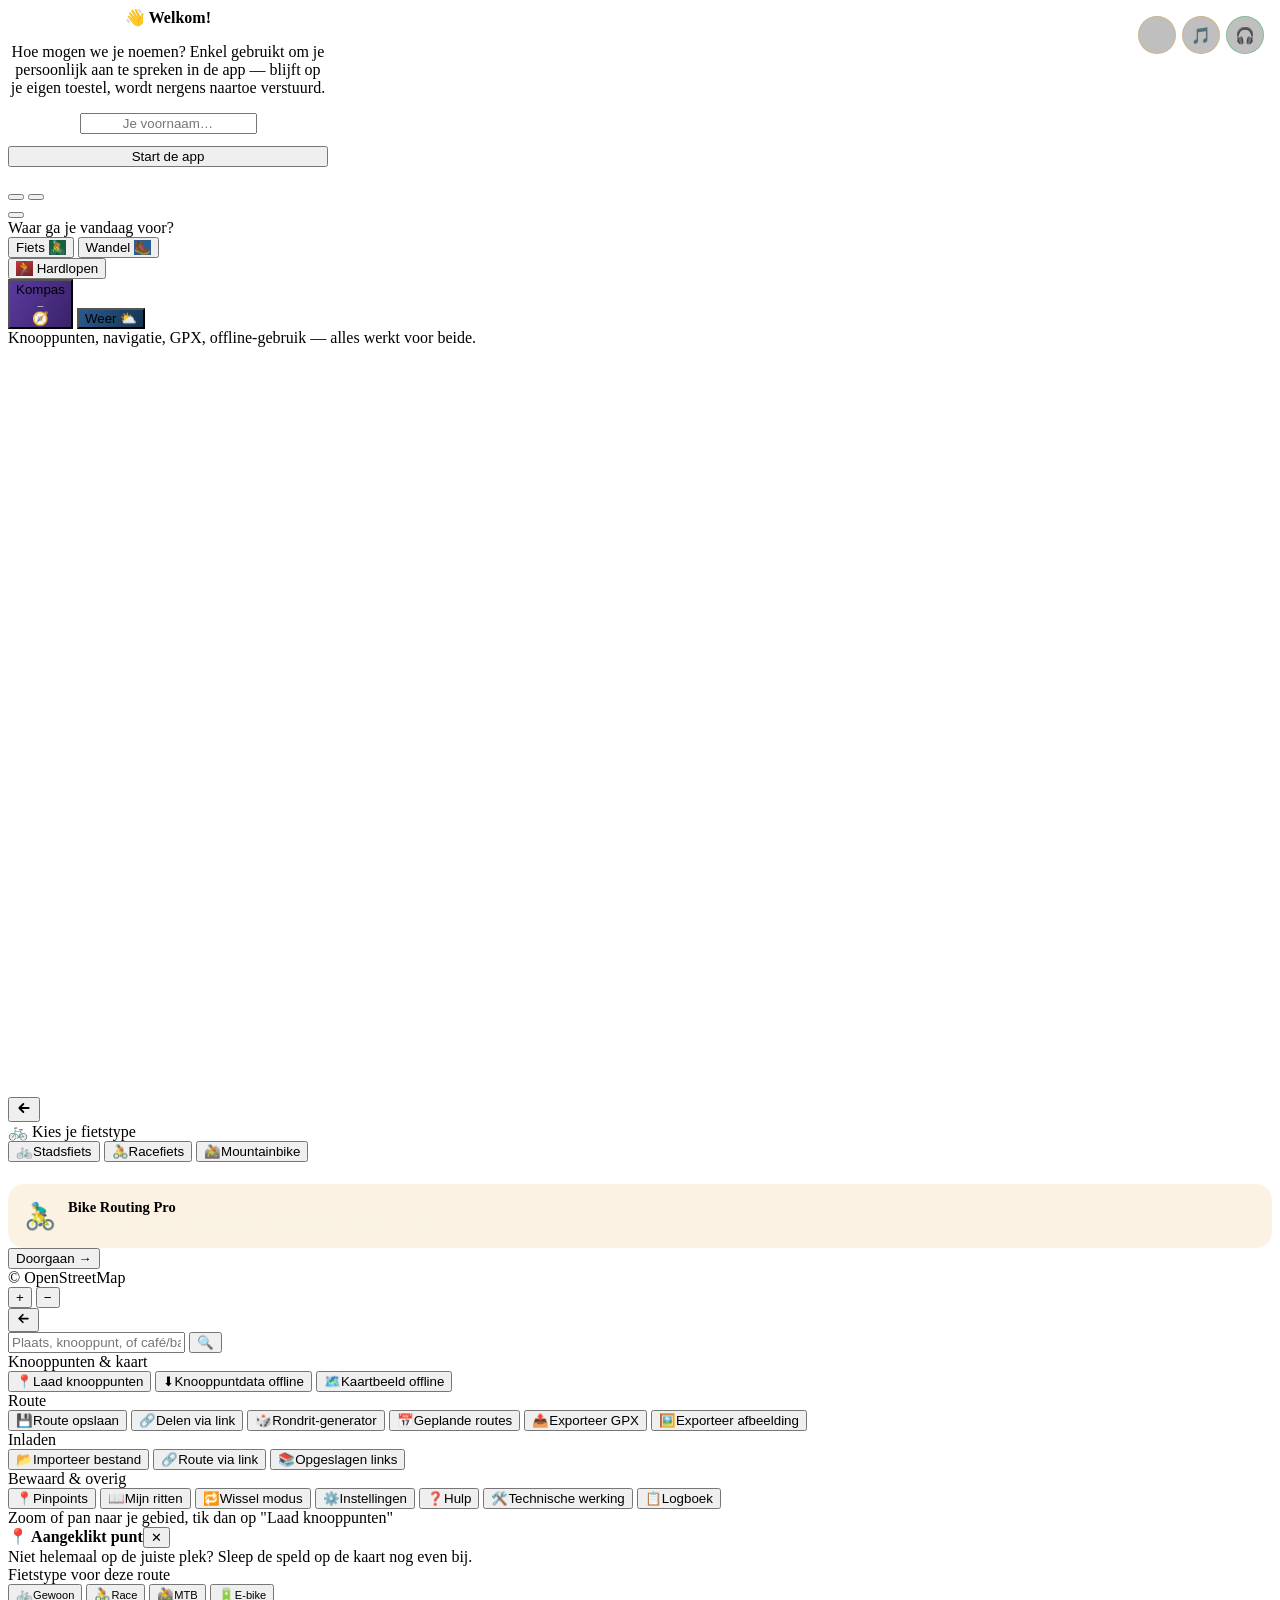
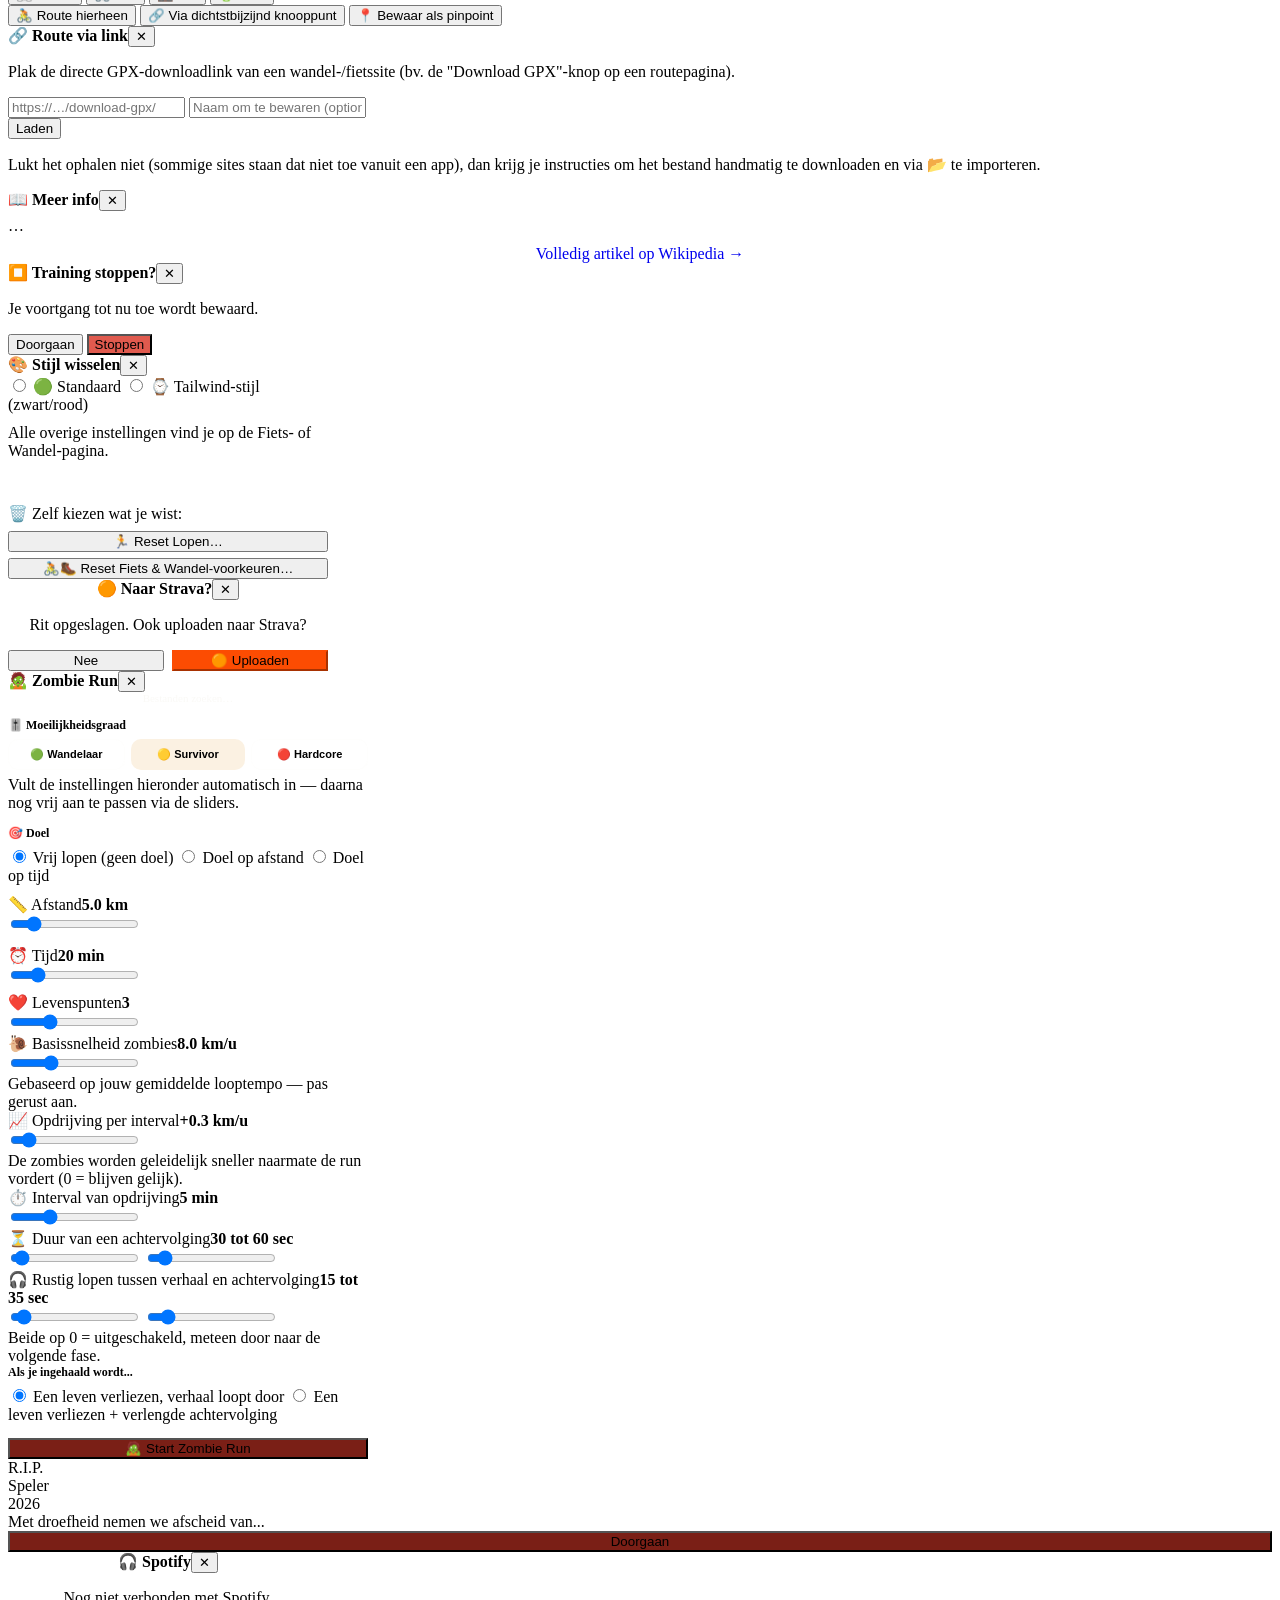
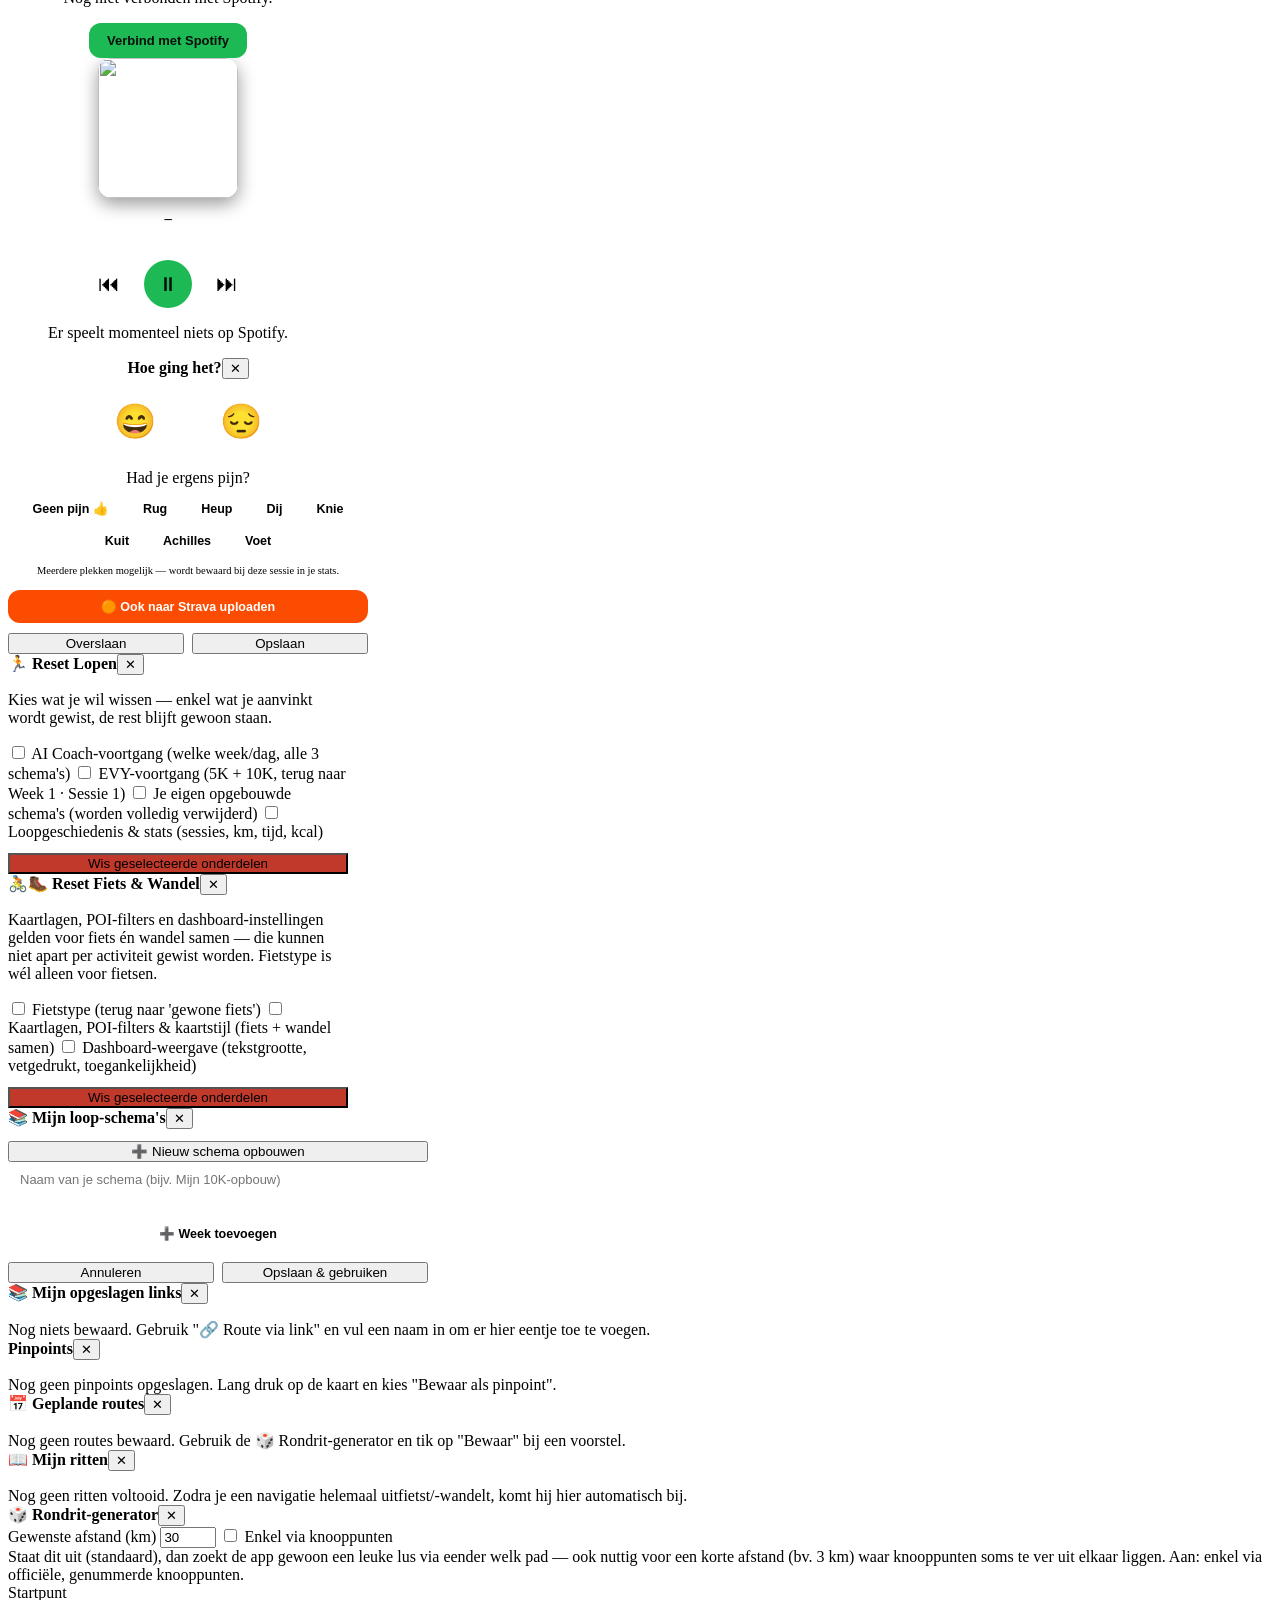
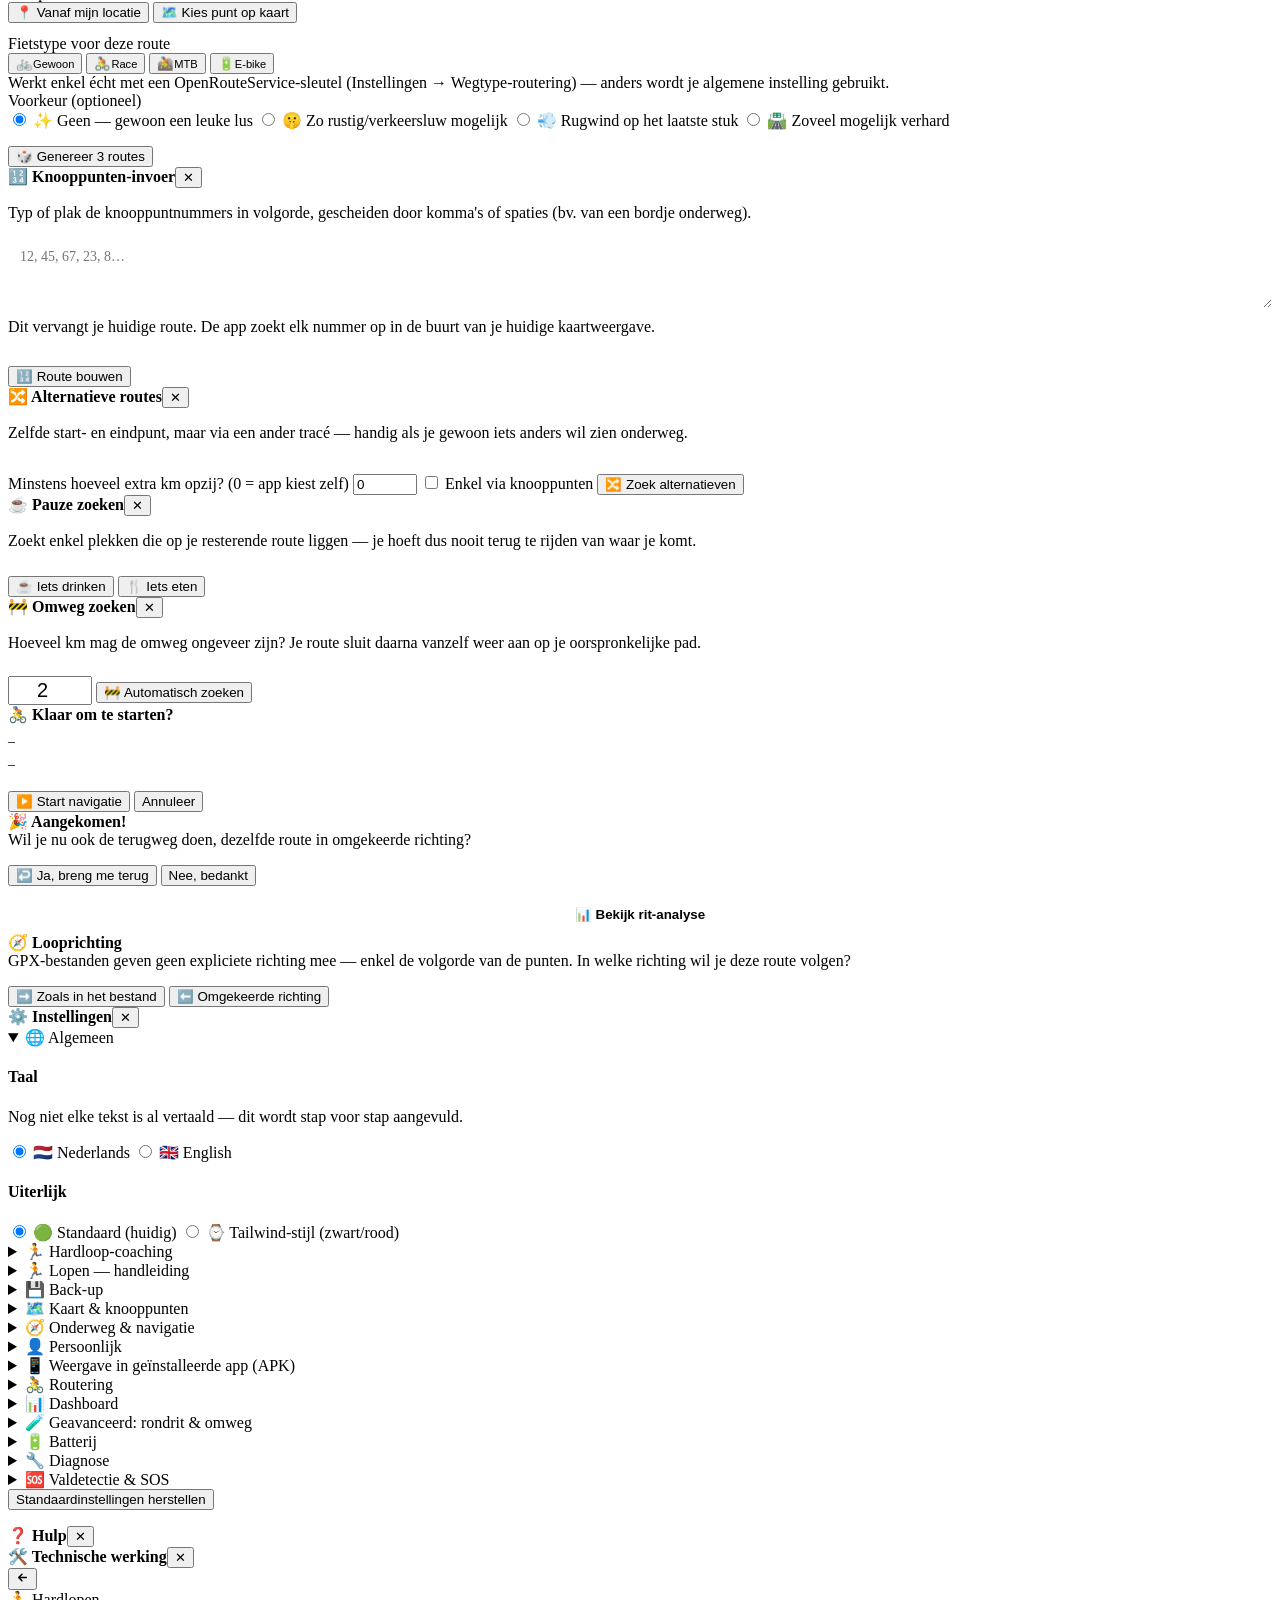
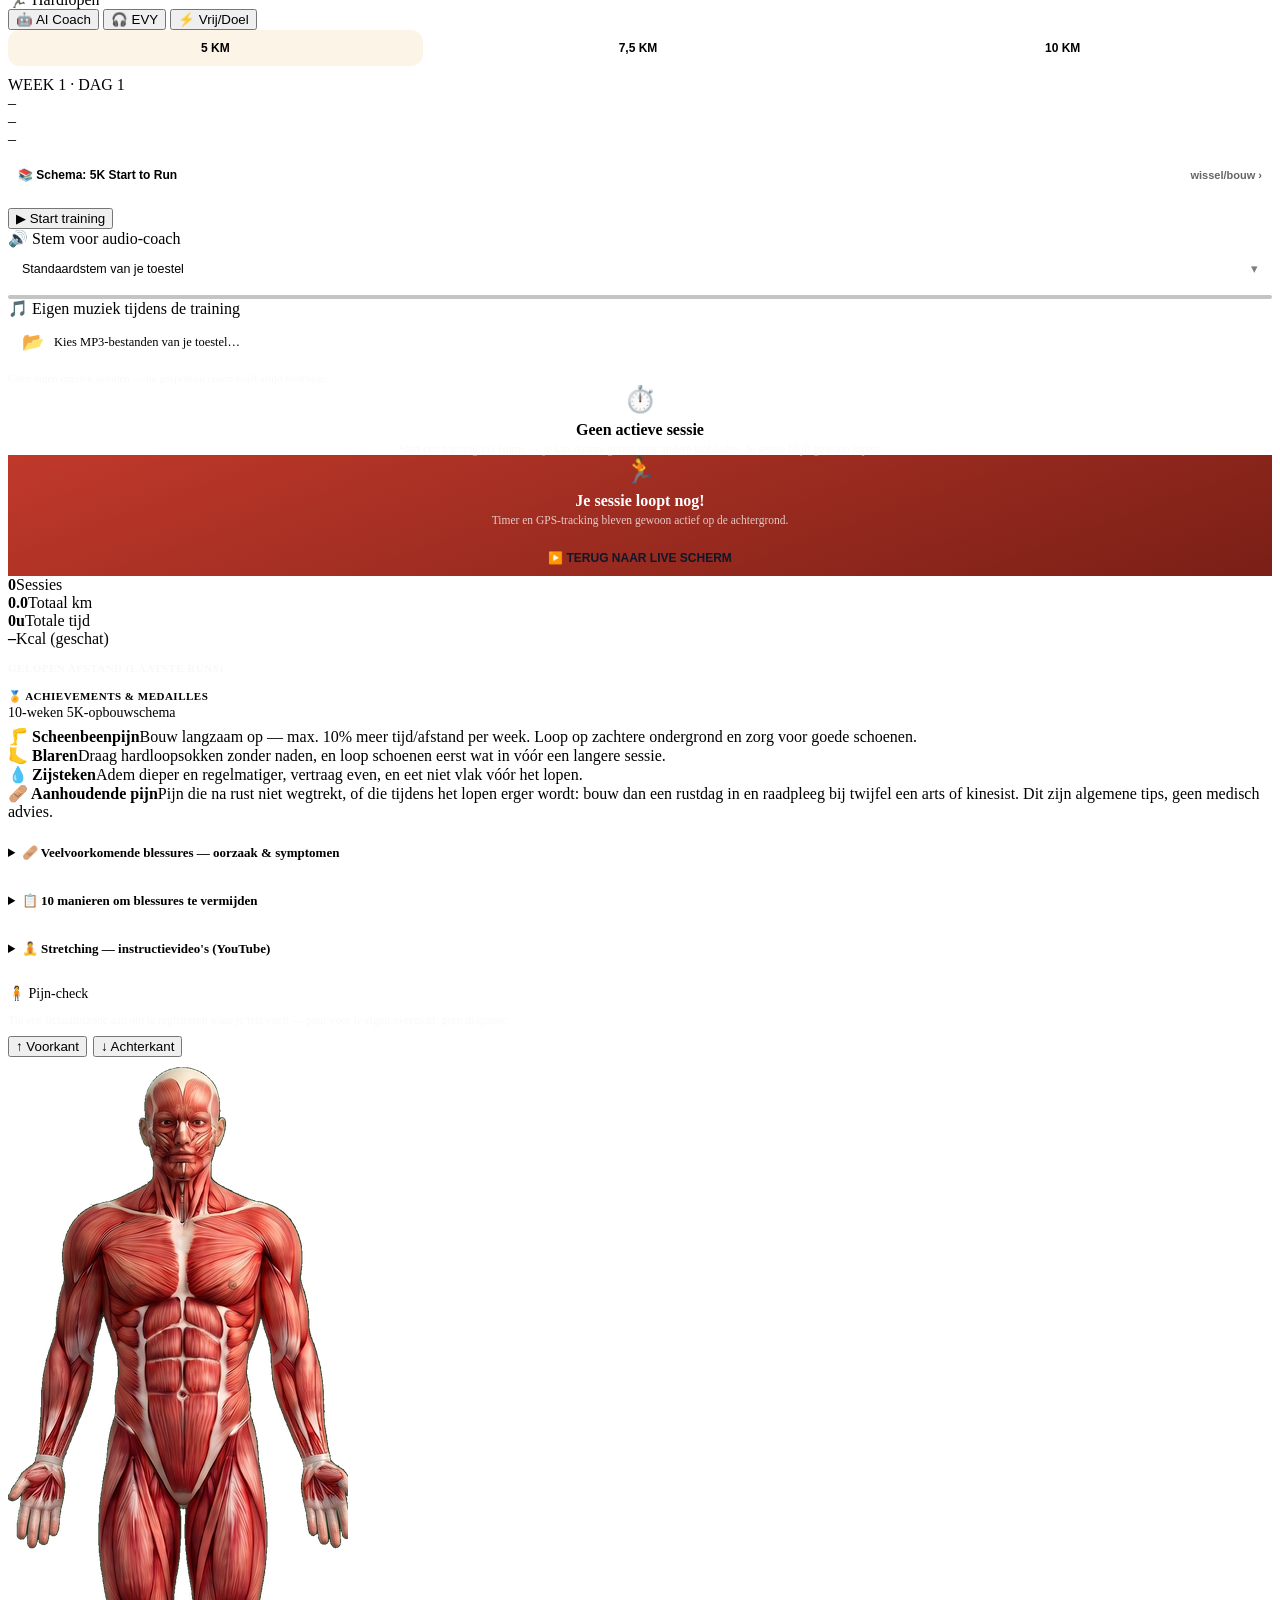
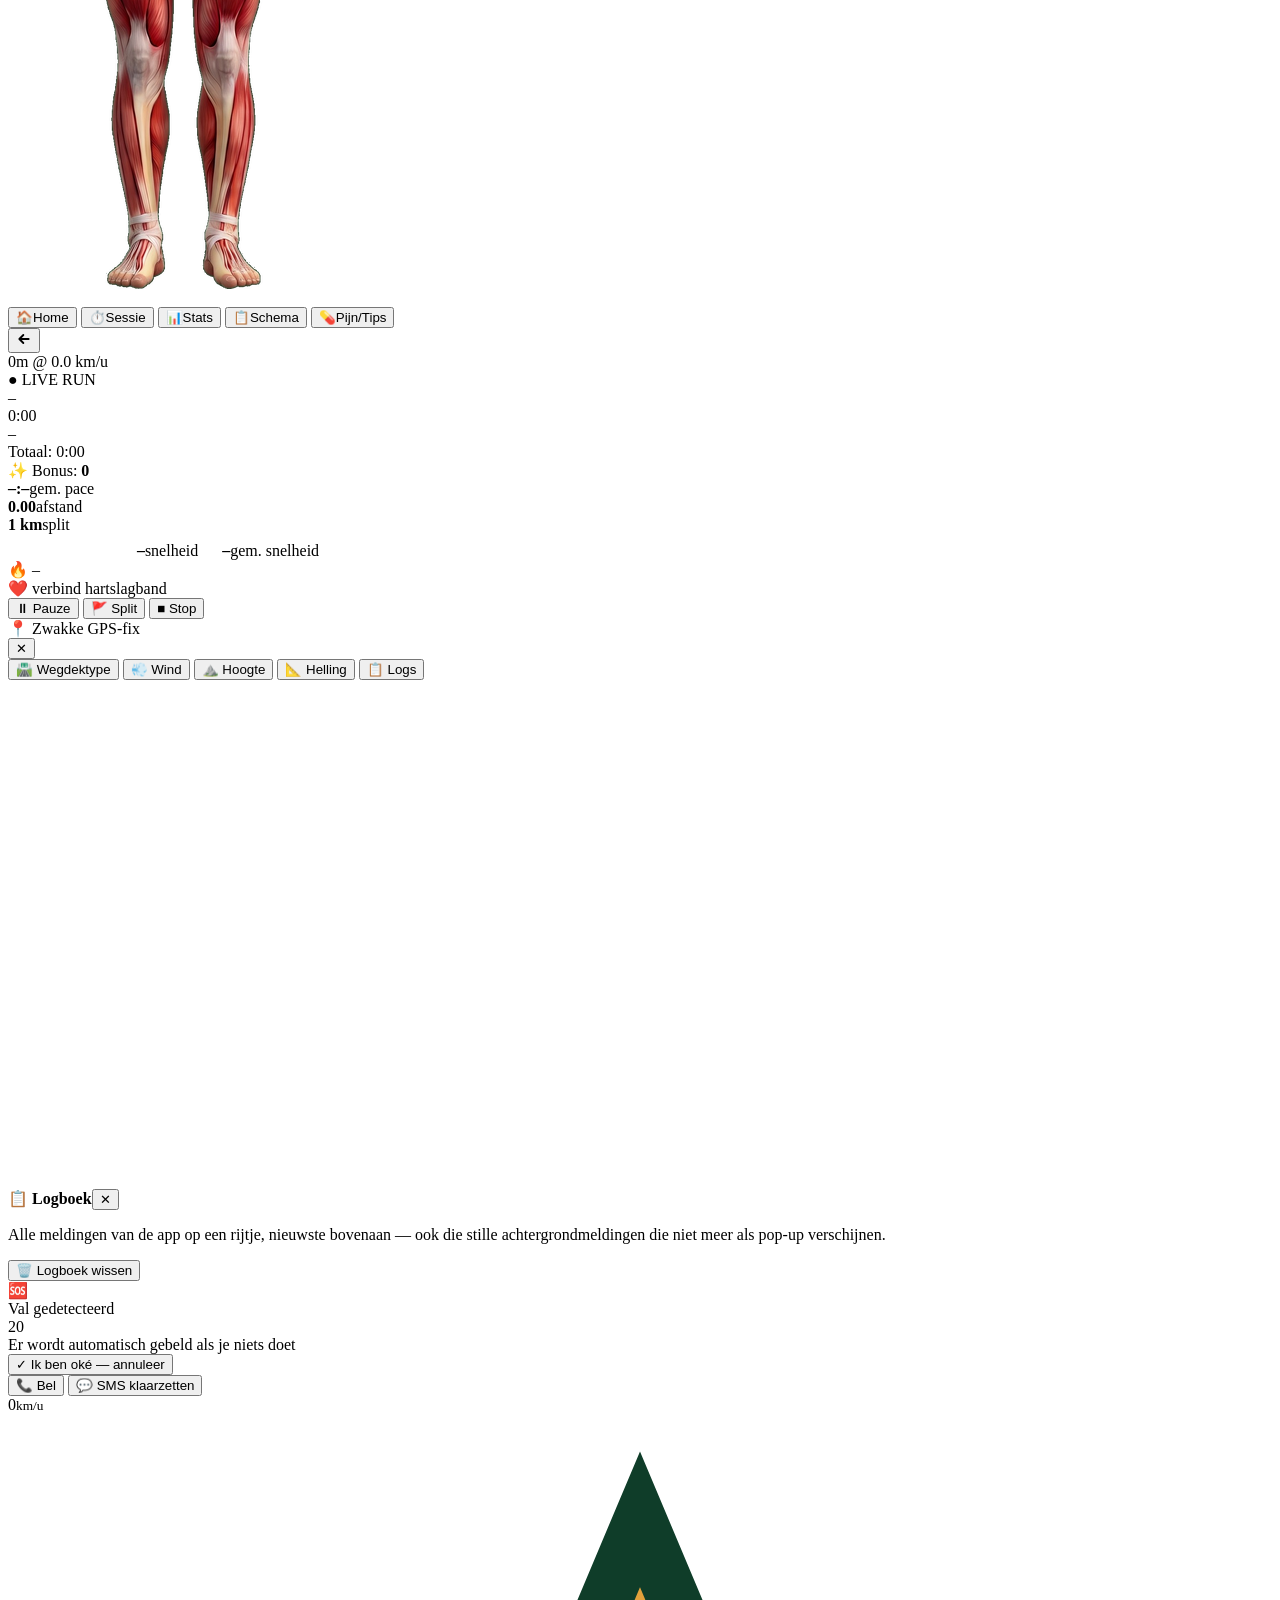
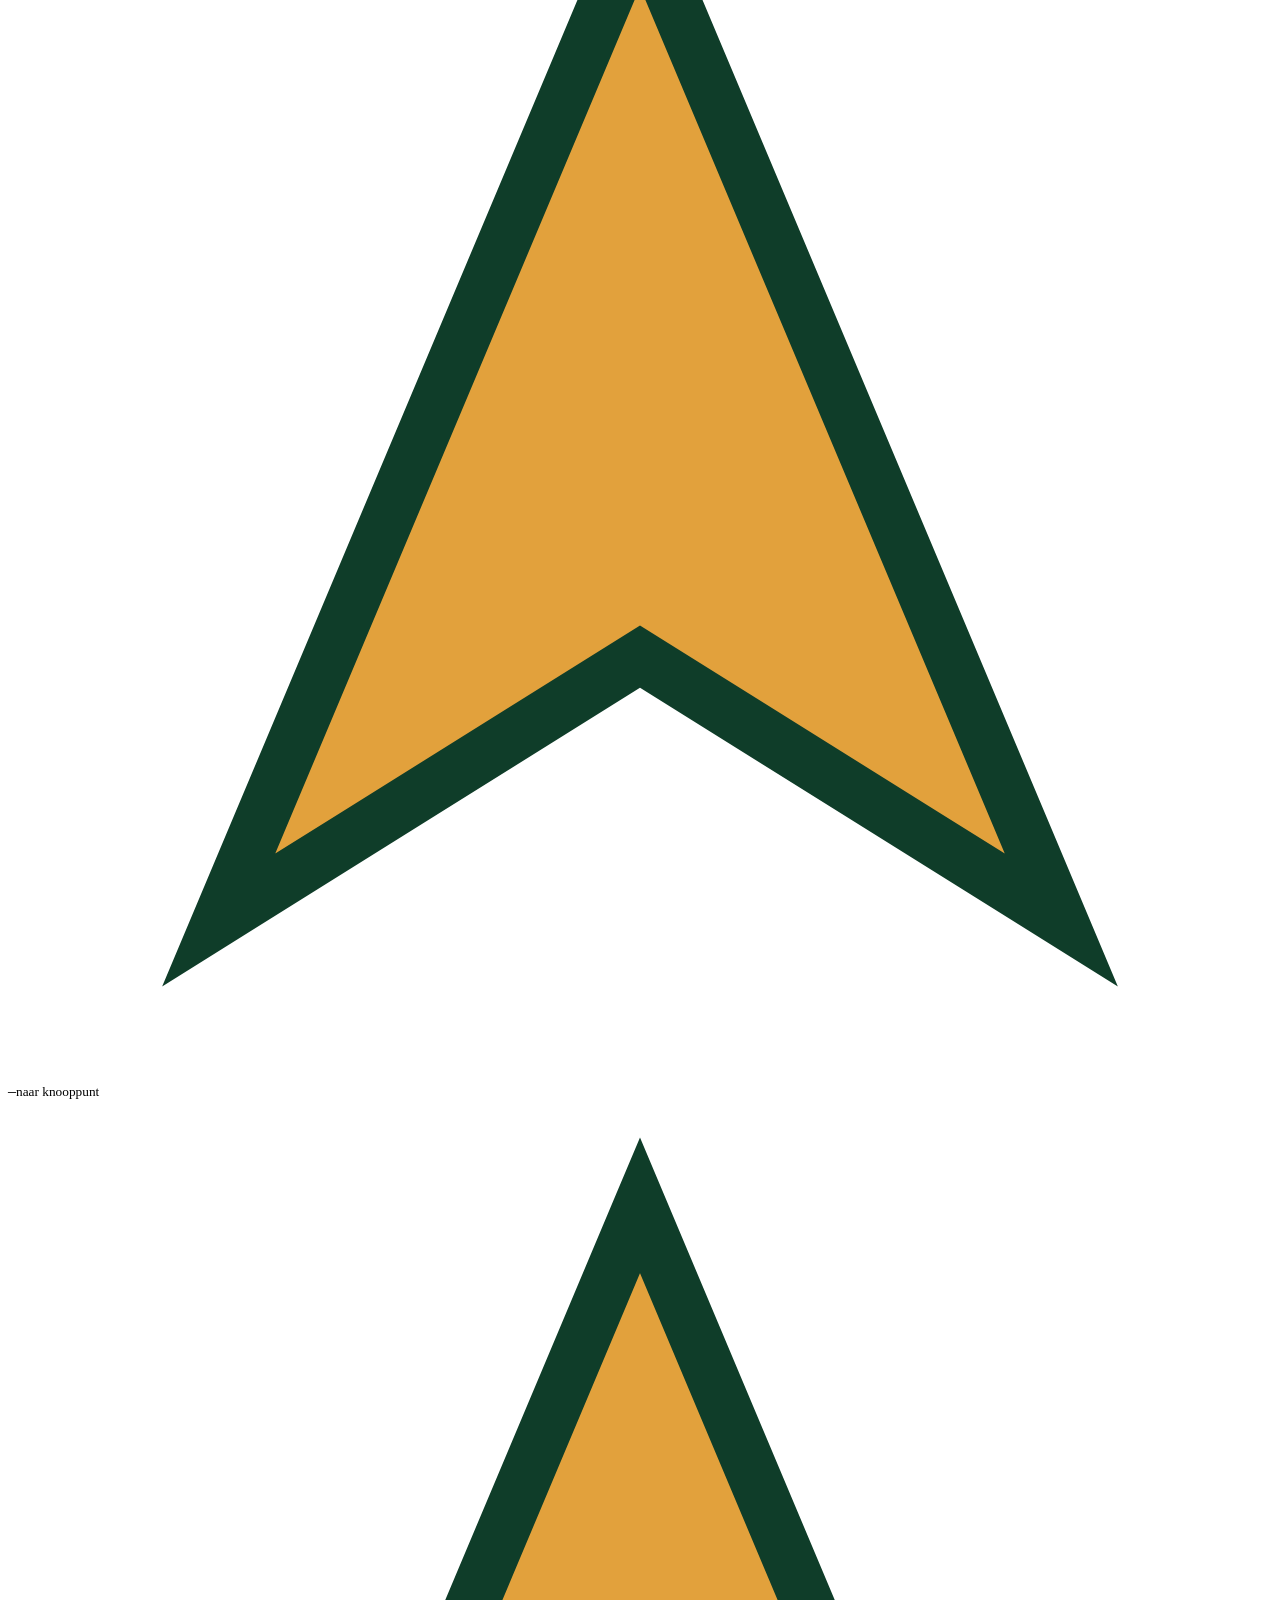
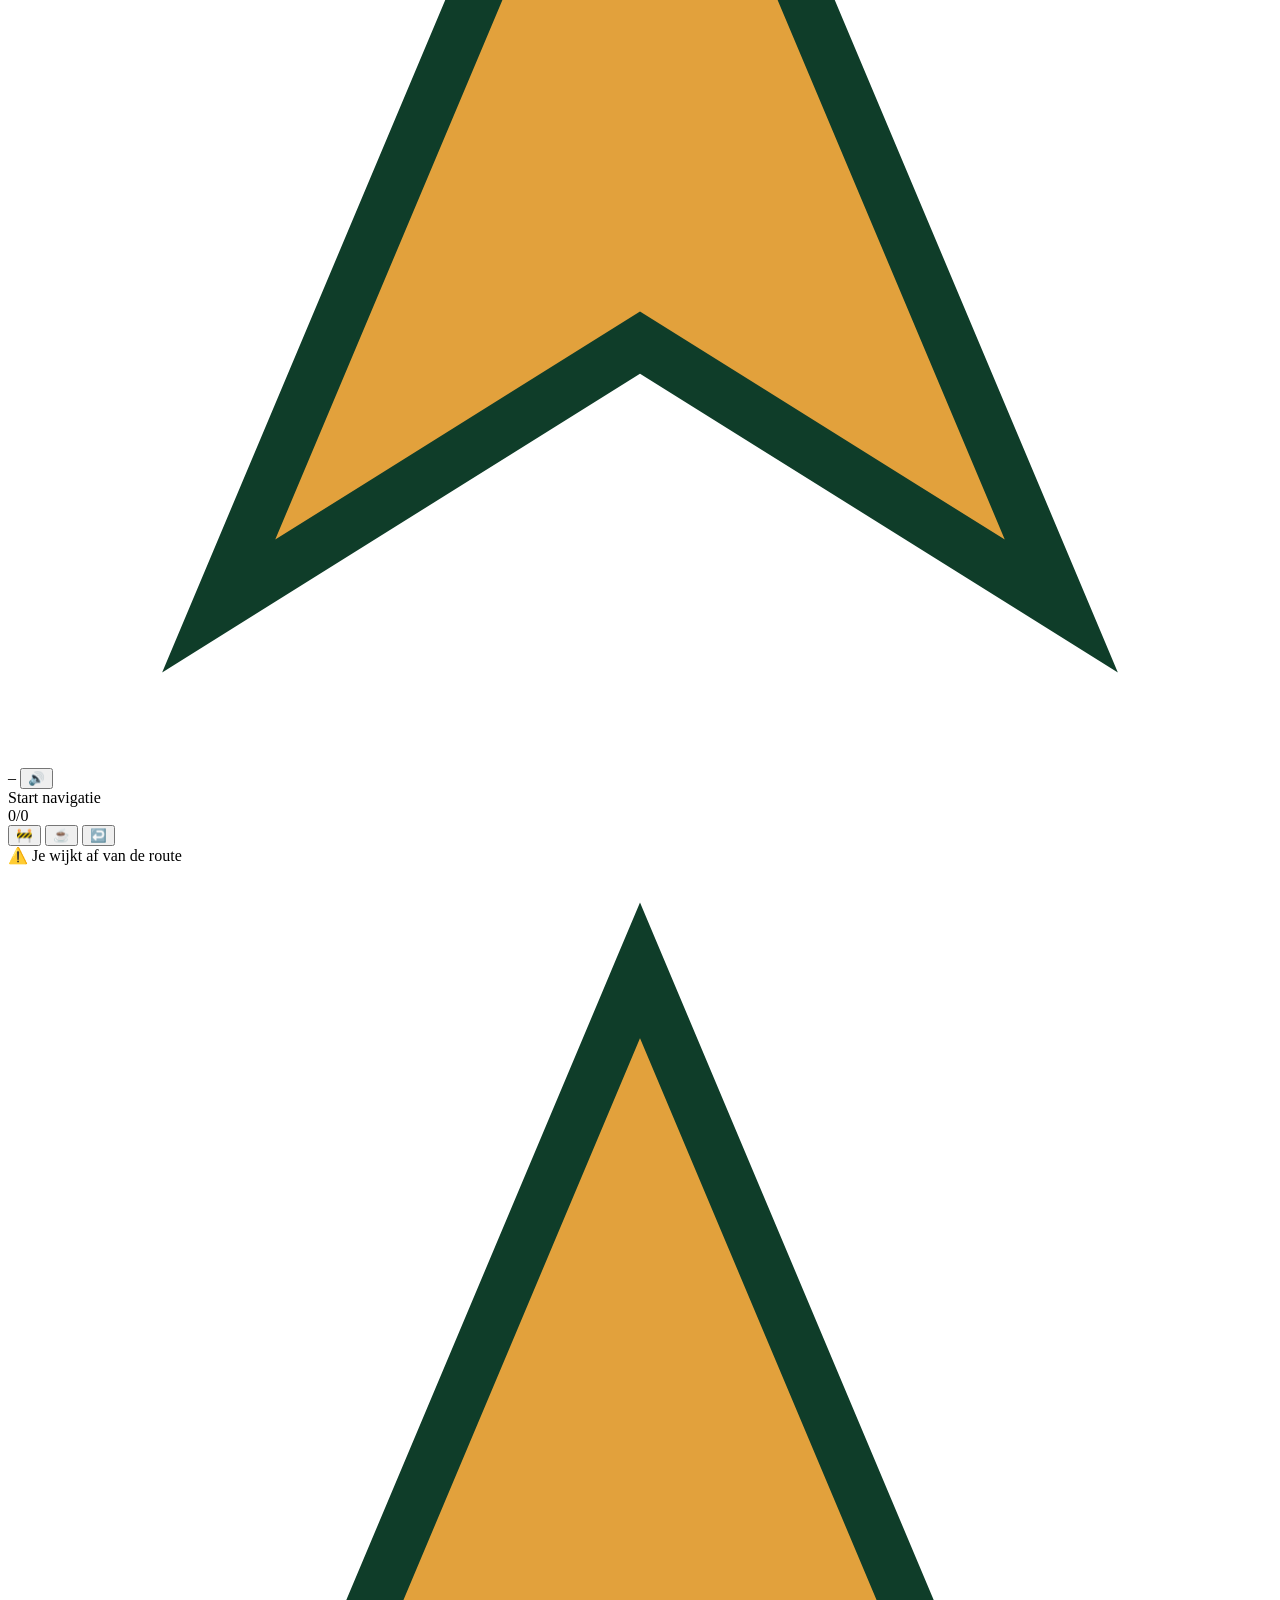
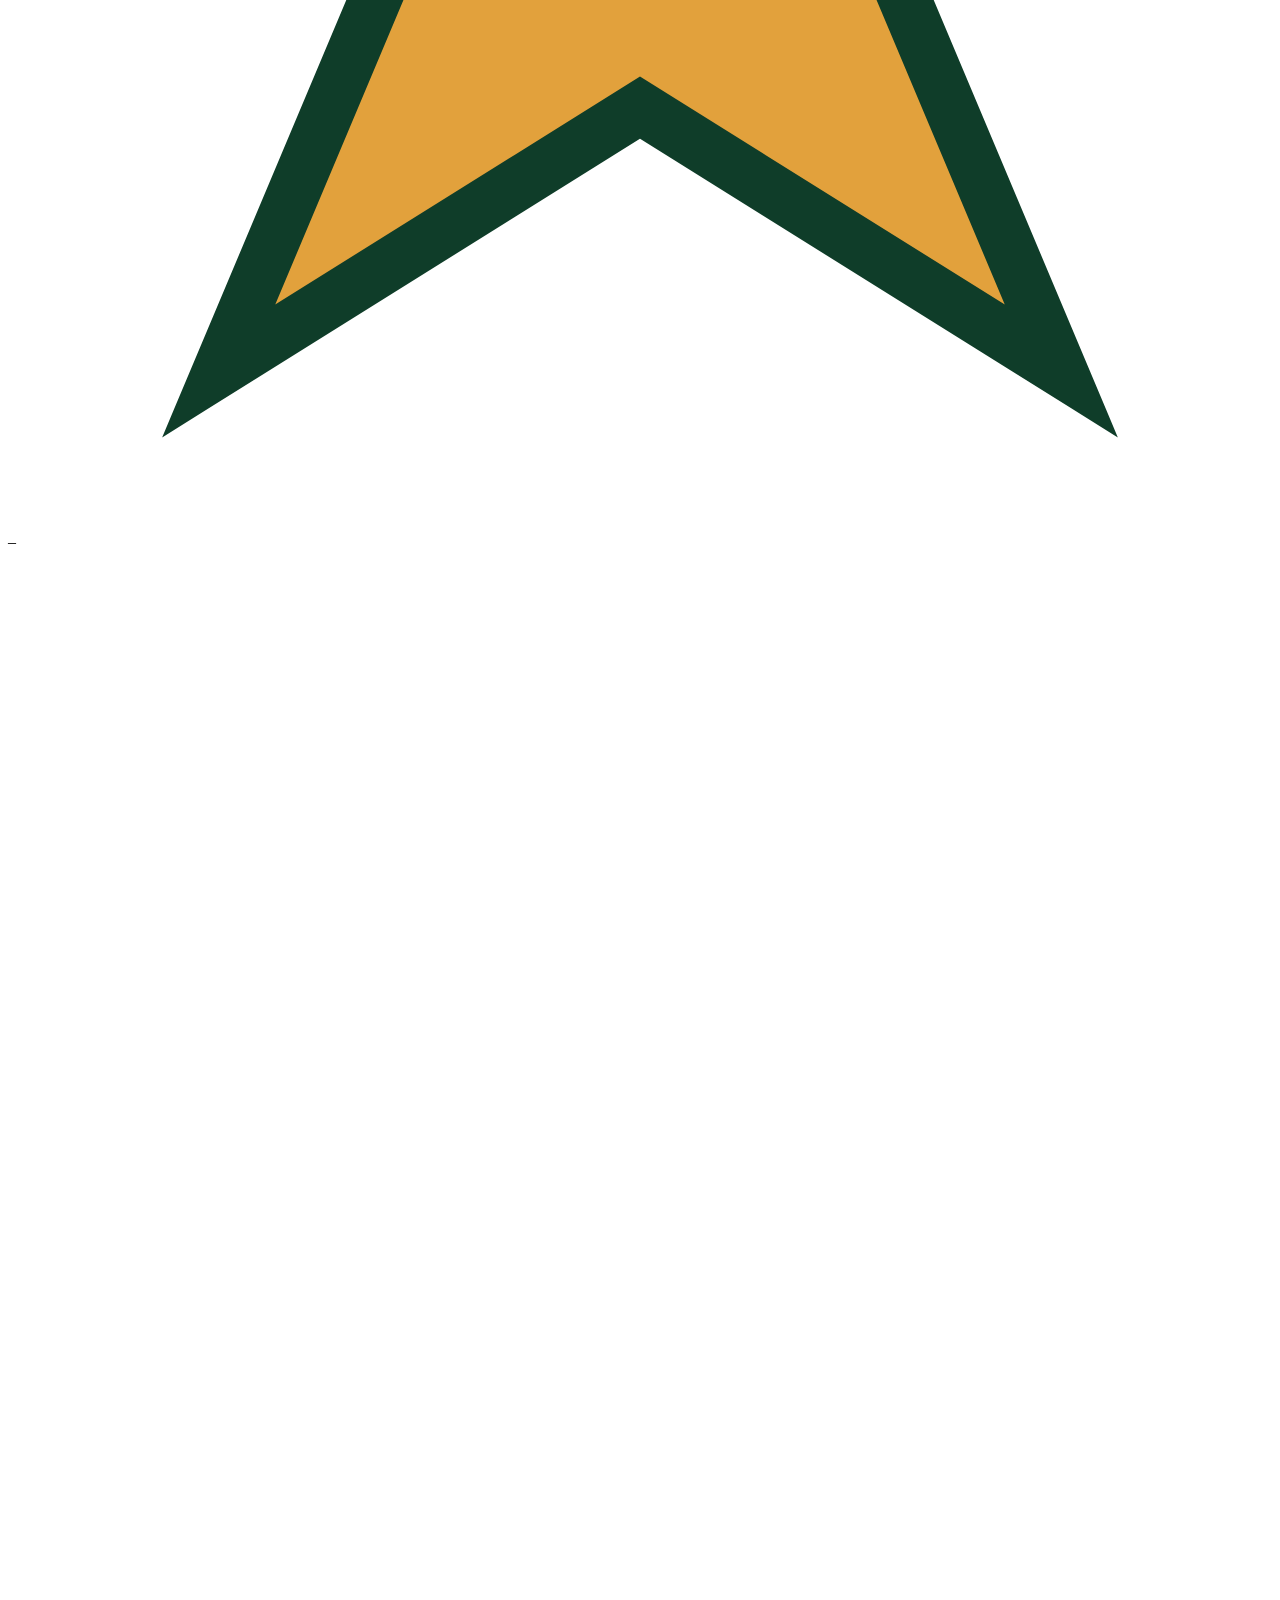
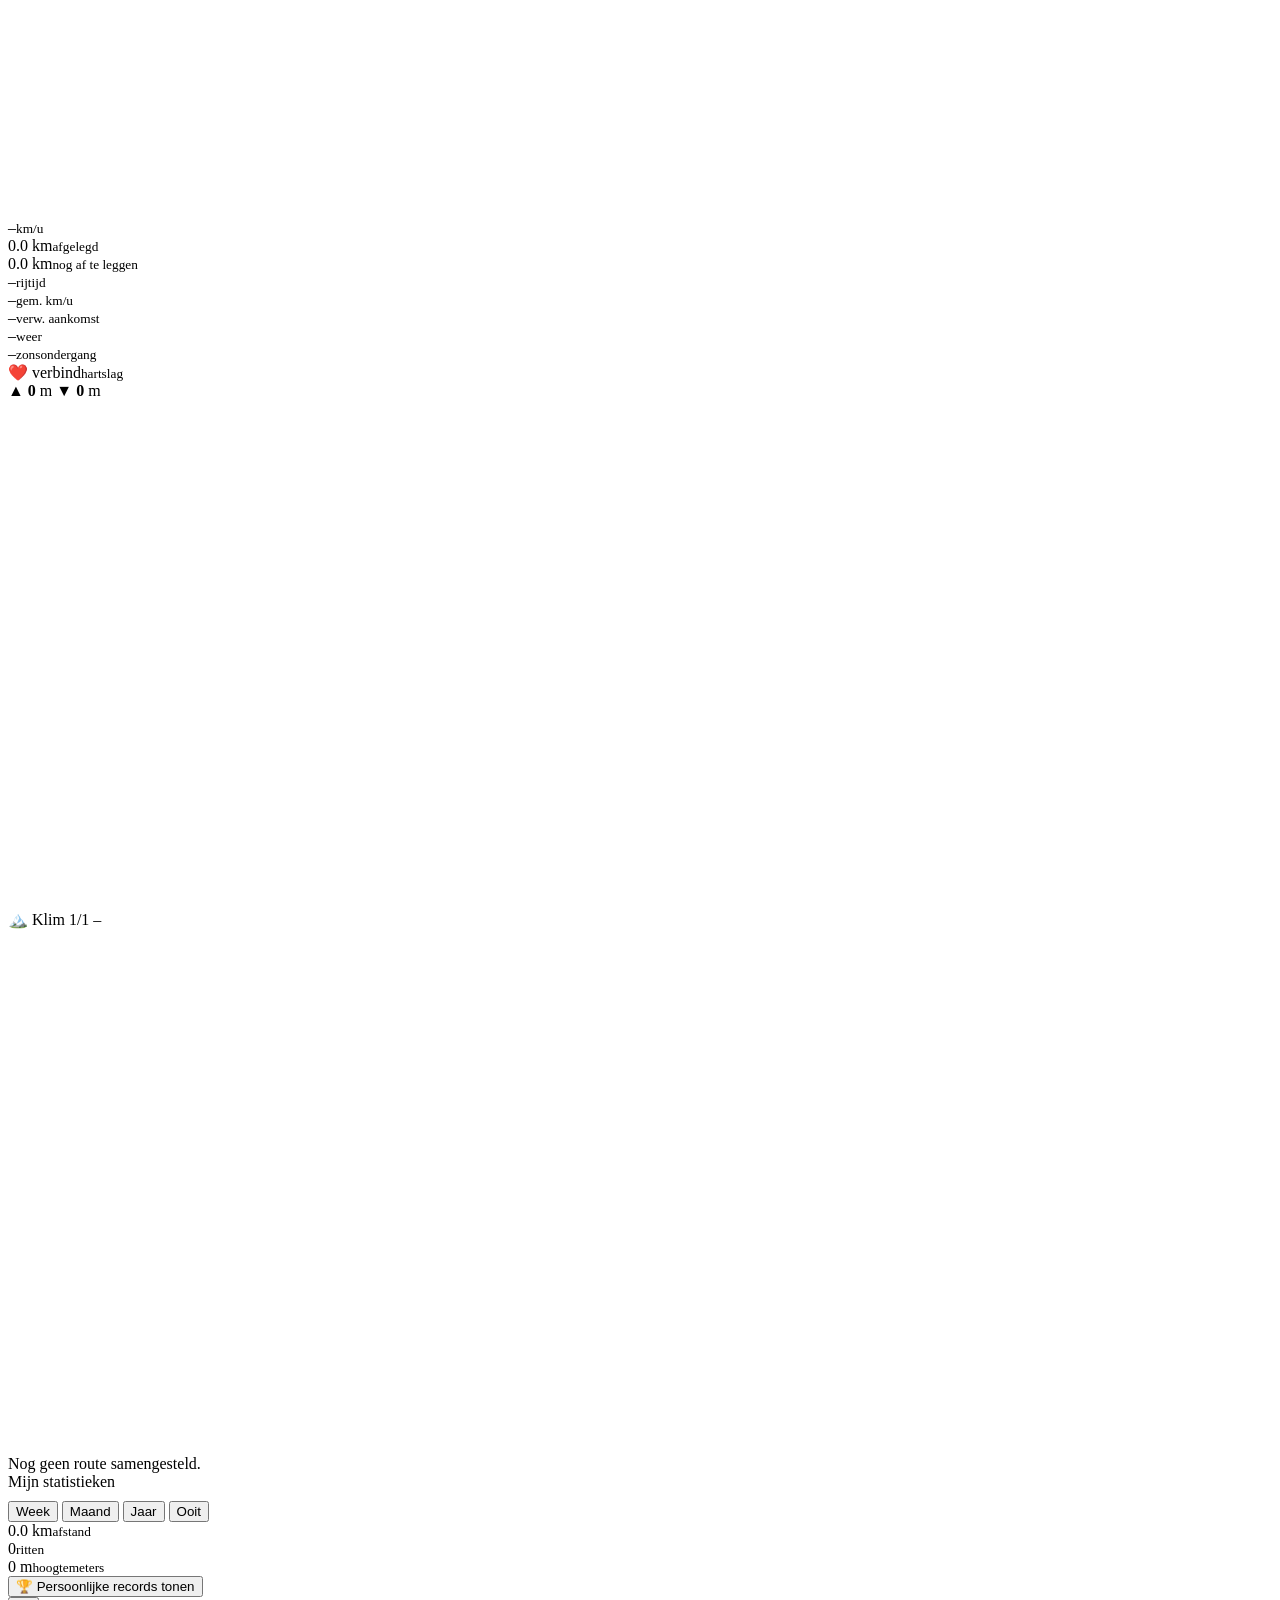
==== commit b64a44bf: "Update index.html" ====
--- a/index.html
+++ b/index.html
@@ -15,6 +15,14 @@
 <script src="https://cdnjs.cloudflare.com/ajax/libs/leaflet/1.9.4/leaflet.min.js"></script>
 <link rel="preconnect" href="https://fonts.googleapis.com">
 <link href="https://fonts.googleapis.com/css2?family=Inter:wght@400;600;700;800;900&display=swap" rel="stylesheet">
+<style>
+  /* ================================================================================
+     Eén groot stijlblad voor beide thema's: Standaard-stijl (crème/groen) hieronder als basis,
+     Garmin/Tailwind-stijl (donker) als overrides verderop via body.theme-garmin-selectors.
+     Grote herkenbare stukken: topbar/zoekbalk, kaart/kompas/zon, bottom sheet, navigatiepaneel,
+     startscherm-tegels, hardloopscherm (rail/sparkline), Zombie Run, modals/instellingen.
+     ================================================================================ */
+  :root{
 <style>
   :root{
     --extra-top-inset:0px; /* extra ruimte bovenaan voor APK-wrappers die env(safe-area-inset-top) niet ondersteunen — zie de instelling "Extra ruimte bovenaan" */
@@ -749,6 +757,9 @@
   /* Startscherm: honingraat-tegels fiets/wandel */
   /* Dissolve-overgang bij het wisselen van stijl: een volschermige laag die eerst ondoorzichtig wordt
      (huidige stijl verdwijnt), dan — ná de omwisseling zelf — weer wegvloeit (nieuwe stijl verschijnt). */
+  /* ---------- Garmin/Tailwind-stijl: dissolve-overgang + de kleur-/vorm-overrides hieronder (vanaf hier
+     tot het einde van deze <style>) passen enkel toe zolang body.theme-garmin actief is — de Standaard-
+     stijl hierboven blijft ongewijzigd de basis. ---------- */
   #themeDissolveOverlay{
     position:fixed; top:0; left:0; right:0; bottom:0; z-index:9999; background:#050914;
     opacity:0; pointer-events:none; transition:opacity 0.95s ease;
@@ -989,7 +1000,7 @@
     position:fixed; right:12px;
     top:calc(14px + env(safe-area-inset-top,0px) + var(--extra-top-inset));
     bottom:calc(20px + env(safe-area-inset-bottom,0px) + var(--extra-bottom-inset));
-    width:36px; z-index:20; display:none; flex-direction:column; align-items:center; gap:7px;
+    width:36px; z-index:20; display:none; flex-direction:column; align-items:center; justify-content:space-between; gap:7px;
     overflow-y:auto; padding:4px 0; scrollbar-width:none;
   }
   #rsKmSparkline::-webkit-scrollbar{ display:none; }
@@ -1002,12 +1013,19 @@
      vervangen door een echt gekleurd staafje zodra die kilometer voltooid is. */
   .rs-km-bar-ghost{
     width:32px; height:32px; border-radius:11px; flex-shrink:0; box-sizing:border-box; display:flex;
-    align-items:center; justify-content:center; font-size:11px; font-weight:900;
+    align-items:center; justify-content:center; font-size:11px; font-weight:900; position:relative; overflow:hidden;
     border:1.5px dashed rgba(15,61,41,0.25); color:rgba(15,61,41,0.35); background:rgba(15,61,41,0.045);
   }
   body.theme-garmin .rs-km-bar-ghost{
     border-color:rgba(255,255,255,0.22); color:rgba(255,255,255,0.32); background:rgba(255,255,255,0.05);
   }
+  /* Vult het vage kadertje van de kilometer die je NU aan het lopen bent geleidelijk van onder naar boven op
+     (elke GPS-update, dus in de praktijk zo'n beetje per 50-100m), in de kleur van je huidige tempo — zo zie
+     je ook binnen die kilometer al voortgang i.p.v. pas een sprong zodra de volle km voltooid is. */
+  .rs-km-bar-fill{
+    position:absolute; left:0; right:0; bottom:0; height:0%; transition:height 0.4s ease, background 0.4s ease;
+  }
+  .rs-km-bar-ghost .rs-km-bar-num{ position:relative; z-index:1; }
   .rs-rail-item{
     width:40px; min-height:40px; border-radius:14px; display:flex; flex-direction:column; align-items:center; justify-content:center;
     flex-shrink:0; opacity:0.75; transition:all 0.2s; padding:5px 2px; gap:1px;
@@ -1408,7 +1426,12 @@
   body.theme-garmin .settings-check-label{ color:#f1f5f9; }
   body.theme-garmin .settings-note{ color:rgba(241,245,249,0.55); }
   body.theme-garmin .loopgen-biketype-opt, body.theme-garmin .pin-biketype-opt{ background:rgba(255,255,255,0.06); border-color:rgba(255,255,255,0.12); color:#f1f5f9; }
-  body.theme-garmin .loopgen-biketype-opt.active, body.theme-garmin .pin-biketype-opt.active{ color:#fff; }
+  /* De .active (geselecteerd) toestand had hier voorheen enkel een net-niet-waarneembaar tekstkleurverschil
+     (#fff t.o.v. #f1f5f9) — geen rand/achtergrond-verschil zoals in de Standaard-stijl — waardoor je fietstype
+     wél degelijk geselecteerd werd (de klik-logica werkte prima), maar dat gewoon niet te zíen was. */
+  body.theme-garmin .loopgen-biketype-opt.active, body.theme-garmin .pin-biketype-opt.active{
+    border-color:var(--amber); background:rgba(226,161,60,0.18); color:#fff;
+  }
   body.theme-garmin .loopgen-save-btn{ background:rgba(255,255,255,0.1); color:#f1f5f9; }
   body.theme-garmin .glass-card{
     background:linear-gradient(135deg, rgba(255,255,255,0.06), rgba(255,255,255,0.02));
@@ -1614,6 +1637,7 @@
 
 <div id="themeDissolveOverlay"></div>
 
+<!-- ---------- Welkomstscherm (eerste bezoek): vraagt enkel je voornaam ---------- -->
 <div id="welcomeNameModal" class="simple-modal">
   <div class="simple-modal-card" style="max-width:320px; text-align:center;">
     <div class="simple-modal-head" style="justify-content:center;"><b data-i18n="welcomeTitle">👋 Welkom!</b></div>
@@ -1637,6 +1661,9 @@
   </div>
 </div>
 
+<!-- ---------- Startscherm (hub): Fiets/Wandel/Kompas/Weer-tegels. Standaard-stijl hieronder in gewone
+     HTML; de Garmin/Tailwind-stijl-versies van dezelfde schermen (hub/kompas/weer/setup/runcoach)
+     staan verderop als lege <iframe>'s, pas gevuld door de builder-functies in het hoofdscript. ---------- -->
 <div id="modeSelectScreen">
   <button id="modeSelectSettingsBtn" aria-label="Instellingen"><span class="waffle-grid"><span></span><span></span><span></span><span></span><span></span><span></span><span></span><span></span><span></span></span></button>
   <div id="modeSelectTitle" data-i18n="modeSelectTitle">Waar ga je vandaag voor?</div>
@@ -1897,6 +1924,8 @@
   </div>
 </div>
 
+<!-- ---------- Kleine hulp-modals: route via link, wiki-info bij een knooppunt, sessie stoppen bevestigen,
+     stijl wisselen (Standaard/Garmin) ---------- -->
 <div id="urlImportModal" class="simple-modal">
   <div class="simple-modal-card">
     <div class="simple-modal-head"><b>🔗 <span data-i18n="menuUrlImport">Route via link</span></b><button class="simple-modal-close" data-close="urlImportModal">✕</button></div>
@@ -1948,6 +1977,7 @@
   </div>
 </div>
 
+<!-- ---------- Strava-koppeling & Zombie Run: instelscherm en de "grafsteen" game-over-modal ---------- -->
 <div id="rideStravaModal" class="simple-modal">
   <div class="simple-modal-card" style="max-width:320px; text-align:center;">
     <div class="simple-modal-head"><b data-i18n="rsTitle">🟠 Naar Strava?</b><button class="simple-modal-close" data-close="rideStravaModal">✕</button></div>
@@ -2055,6 +2085,8 @@
   </div>
 </div>
 
+<!-- ---------- Spotify-status, sessie-feedback achteraf, en de reset-modals (rondrit-generator /
+     fiets&wandel-instellingen) ---------- -->
 <div id="spotifyModal" class="simple-modal">
   <div class="simple-modal-card" style="max-width:320px; text-align:center;">
     <div class="simple-modal-head"><b>🎧 Spotify</b><button class="simple-modal-close" data-close="spotifyModal">✕</button></div>
@@ -2150,6 +2182,7 @@
   </div>
 </div>
 
+<!-- ---------- Opgeslagen links, pinpoints, geplande routes & rit-geschiedenis ---------- -->
 <div id="savedLinksModal" class="simple-modal">
   <div class="simple-modal-card">
     <div class="simple-modal-head"><b>📚 <span data-i18n="menuSavedLinks">Mijn opgeslagen links</span></b><button class="simple-modal-close" data-close="savedLinksModal">✕</button></div>
@@ -2182,6 +2215,7 @@
   </div>
 </div>
 
+<!-- ---------- 🎲 Rondrit-generator-modal (3 lus-voorstellen rond een punt) ---------- -->
 <div id="loopGenModal" class="simple-modal">
   <div class="simple-modal-card">
     <div class="simple-modal-head"><b data-i18n="loopGenTitle">🎲 Rondrit-generator</b><button class="simple-modal-close" data-close="loopGenModal">✕</button></div>
@@ -2229,6 +2263,8 @@
   </div>
 </div>
 
+<!-- ---------- Navigatie-hulp-modals: knooppunten-invoer, omweg, pauze zoeken, vertrekrichting,
+     terugkeer-optie, GPX-richting ---------- -->
 <div id="nodeListModal" class="simple-modal">
   <div class="simple-modal-card">
     <div class="simple-modal-head"><b>🔢 Knooppunten-invoer</b><button class="simple-modal-close" data-close="nodeListModal">✕</button></div>
@@ -2329,6 +2365,9 @@
   </div>
 </div>
 
+<!-- ---------- ⚙️ Instellingen-paneel: alle instellingen-groepen (uitklapbare <details>-accordions),
+     elk met een eigen data-i18n-titel + scope-label (bv. "🧭 Onderweg & navigatie", "📊 Dashboard").
+     Zoek op de emoji of Nederlandse groepsnaam om een specifieke groep snel terug te vinden. ---------- -->
 <div id="settingsModal" class="simple-modal">
   <div class="simple-modal-card">
     <div class="simple-modal-head"><b>⚙️ <span data-i18n="menuSettings">Instellingen</span></b><button class="simple-modal-close" data-close="settingsModal">✕</button></div>
@@ -2794,6 +2833,7 @@
   </div>
 </div>
 
+<!-- ---------- Hulp-modal & technische ontwikkelaarsnotities ---------- -->
 <div id="helpModal" class="simple-modal">
   <div class="simple-modal-card" id="helpCard">
     <div class="simple-modal-head"><b id="helpTitle">❓ Hulp</b><button class="simple-modal-close" data-close="helpModal">✕</button></div>
@@ -2808,6 +2848,8 @@
   </div>
 </div>
 
+<!-- ---------- RunCoach-startscherm (Standaard-stijl): tabbladen Home/Sessie/Stats/Schema/Pijn-Tips —
+     de Garmin/Tailwind-tegenhanger hiervan zit in buildGarminRunCoachHtml() in het hoofdscript ---------- -->
 <div id="runCoachScreen" class="hidden">
   <button id="runCoachBackBtn" aria-label="Terug"><svg width="13" height="13" viewBox="0 0 24 24" fill="none" stroke="currentColor" stroke-width="2.8" stroke-linecap="round" stroke-linejoin="round"><path d="M19 12H5M11 18l-6-6 6-6"/></svg></button>
   <button id="runCoachSettingsBtn" title="Instellingen" data-i18n-title="titleMoreOptions" aria-label="Instellingen" style="position:absolute; top:16px; right:104px; z-index:10; width:38px; height:38px; border-radius:50%; border:1.5px solid rgba(226,161,60,0.4); background:rgba(0,0,0,0.25); display:flex; align-items:center; justify-content:center;">
@@ -3032,6 +3074,8 @@
 <audio id="zombieMusicPlayer" preload="auto" loop></audio>
 <audio id="zombieEffectsPlayer" preload="auto"></audio>
 
+<!-- ---------- Live trainingssessie-scherm: timer, mini-kaart, intervalrail/km-tempo-sparkline,
+     bedieningsknoppen (pauze/split/stop) ---------- -->
 <div id="runSessionScreen" class="hidden">
   <button id="rsMinimizeBtn" aria-label="Minimaliseren" data-i18n-aria="rsMinimizeAria" title="Naar andere tabbladen — de sessie blijft gewoon lopen" data-i18n-title="rsMinimizeTitle">
     <svg width="16" height="16" viewBox="0 0 24 24" fill="none" stroke="currentColor" stroke-width="2.8" stroke-linecap="round" stroke-linejoin="round"><path d="M19 12H5M11 18l-6-6 6-6"/></svg>
@@ -3080,6 +3124,7 @@
   </div>
 </div>
 
+<!-- ---------- Bike Routing Pro: analysescherm ná de rit (tempo-segmenten op de kaart) ---------- -->
 <div id="analyseScreen" class="hidden">
   <div id="analyseHeader">
     <button id="analyseCloseBtn" aria-label="Sluiten">✕</button>
@@ -3106,6 +3151,7 @@
   </div>
 </div>
 
+<!-- ---------- Logboek-modal ---------- -->
 <div id="logbookModal" class="simple-modal">
   <div class="simple-modal-card" id="logbookCard">
     <div class="simple-modal-head"><b id="logbookTitle">📋 Logboek</b><button class="simple-modal-close" data-close="logbookModal">✕</button></div>
@@ -3130,6 +3176,7 @@
     </div>
   </div>
 </div>
+<!-- ---------- Navigatiepaneel: verschijnt onderin tijdens een actieve navigatiesessie ---------- -->
 <div id="navPanel">
   <div class="navTop">
     <div class="navSpeed"><span id="speedVal">0</span><small data-i18n="dashKmu">km/u</small></div>
@@ -3161,6 +3208,7 @@
 
 <div id="toast"></div>
 
+<!-- ---------- Dashboard-paneel: levenslange statistieken, zichtbaar wanneer er geen actieve route is ---------- -->
 <div id="dashboardPanel">
   <div id="dashTurnBanner">
     <svg id="dashTurnArrow" viewBox="0 0 24 24" fill="none"><path d="M12 2L4 21l8-5 8 5-8-19z" fill="#e2a13c" stroke="#0f3d29" stroke-width="1"/></svg>
@@ -3227,6 +3275,7 @@
   </div>
 </div>
 
+<!-- ---------- Kompas + Zon-paneel (Standaard-stijl) ---------- -->
 <div id="sunPanel">
   <button id="sunPanelBackBtn" aria-label="Terug" data-i18n-title="titleBackToHub" title="Terug naar start"><svg width="15" height="15" viewBox="0 0 24 24" fill="none" stroke="currentColor" stroke-width="2.8" stroke-linecap="round" stroke-linejoin="round"><path d="M19 12H5M11 18l-6-6 6-6"/></svg></button>
   <div id="sunDialWrap">
@@ -3257,6 +3306,8 @@
   <div id="sunSub" data-i18n="compassSensorNote">Kompas gebruikt de magnetische sensor van je toestel — kan een beetje afwijken van echt noorden.</div>
 </div>
 
+<!-- ---------- Weer-paneel (Standaard-stijl): 4 swipe-schermen — huidig weer, uurlijkse tijdlijn,
+     neerslagradar, gauges/luchtkwaliteit/geschiktheid ---------- -->
 <div id="weatherPanel">
   <button id="weatherPanelBackBtn" aria-label="Terug" data-i18n-title="titleBackToHub" title="Terug naar start"><svg width="15" height="15" viewBox="0 0 24 24" fill="none" stroke="currentColor" stroke-width="2.8" stroke-linecap="round" stroke-linejoin="round"><path d="M19 12H5M11 18l-6-6 6-6"/></svg></button>
   <div id="weatherLocationBar">
@@ -3426,6 +3477,8 @@
   <div id="weatherDots"><span class="wdot active"></span><span class="wdot"></span><span class="wdot"></span><span class="wdot"></span></div>
 </div>
 
+<!-- ---------- Kaartscherm-kern: bovenste tabbalk (Kaart/Dashboard/Kompas/Weer + locatie/noorden/Spotify)
+     en de onderste "sheet" met routelijst en actieknoppen (Wis/Vertrek/Hoogte/Omweg/Start) ---------- -->
 <div id="topBarRow">
   <button id="waffleBtn" type="button" title="Meer opties" data-i18n-title="titleMoreOptions" class="top-tile">
     <span class="waffle-grid"><span></span><span></span><span></span><span></span><span></span><span></span><span></span><span></span><span></span></span>
@@ -3463,6 +3516,7 @@
   </div>
 </div>
 
+<!-- ---------- Hoogteprofiel-modal ---------- -->
 <div id="elevationModal">
   <div id="elevationHeader">
     <div id="elevationLegend">
@@ -3483,6 +3537,13 @@
 </div>
 
 <script>
+// ================================================================================
+// Hoofdscript van de app. Begint met kaart-initialisatie en tegelbronnen hieronder; de rest van dit
+// bestand is opgedeeld in genummerde "// ---------- Naam-van-het-onderdeel ----------"-banners — zoek
+// gerust op zo'n banner-tekst om een feature snel terug te vinden. De grote Garmin/Tailwind-schermen
+// (Hub/Kompas/Weer/Setup/RunCoach) zijn losse builder-functies die een volledig HTML-document als
+// tekst teruggeven voor een <iframe srcdoc>, en communiceren enkel via postMessage met dit hoofdscript.
+// ================================================================================
 const map = L.map('map', { zoomControl:false, attributionControl:false }).setView([50.931, 5.338], 14); // Hasselt
 document.getElementById('zoomInBtn').addEventListener('click', () => map.zoomIn());
 document.getElementById('zoomOutBtn').addEventListener('click', () => map.zoomOut());
@@ -9001,9 +9062,30 @@
     const ghost = document.createElement('div');
     ghost.className = 'rs-km-bar-ghost';
     ghost.dataset.kmSlot = i;
-    ghost.textContent = i;
+    const fill = document.createElement('div');
+    fill.className = 'rs-km-bar-fill';
+    const num = document.createElement('span');
+    num.className = 'rs-km-bar-num';
+    num.textContent = i;
+    ghost.appendChild(fill);
+    ghost.appendChild(num);
     wrap.appendChild(ghost);
   }
+}
+// Werkt het vage kadertje van de kilometer die nu bezig is bij, op basis van hoe ver je al in die km zit —
+// wordt bij elke GPS-update aangeroepen, dus vult zich in de praktijk stilletjes op (elke ~50-100m), i.p.v.
+// pas in één sprong bij de volle kilometer. Kleur volgt je huidige tempo, net als de routelijn op de kaart.
+function updateKmSparklineProgress(km, speedKmh){
+  const wrap = $('rsKmSparkline');
+  if (!wrap || wrap.style.display === 'none') return;
+  const currentSlot = Math.floor(km) + 1;
+  const ghost = wrap.querySelector(`.rs-km-bar-ghost[data-km-slot="${currentSlot}"]`);
+  if (!ghost) return;
+  const fill = ghost.querySelector('.rs-km-bar-fill');
+  if (!fill) return;
+  const fracPct = Math.max(0, Math.min(100, (km - Math.floor(km)) * 100));
+  fill.style.height = fracPct + '%';
+  fill.style.background = paceColorForSpeed(speedKmh || 0);
 }
 // Herbouwt de volledige sparkline in één keer (bv. na het minimaliseren/heropenen van het loopscherm).
 function renderKmSparklineFull(){
@@ -9016,12 +9098,16 @@
   const rail = $('rsProgressRail');
   if (!rail) return;
   const evyList = rsState.evyIntervals;
-  const usingEvy = !!evyList;
+  // rsState.evyDist staat vanaf de allereerste render synchroon vast (rsState.evyIntervals komt pas later
+  // async binnen) — dat is de betrouwbare manier om EVY te herkennen, want startRunSession() zet voor EVY
+  // óók rsState.freeform=true (intervals is er net als bij Vrije Run één lang dummy-segment), dus enkel op
+  // "freeform" filteren zou EVY hier ten onrechte meenemen en de kolom voor EVY nooit tonen.
+  const usingEvy = !!evyList || !!rsState.evyDist;
   const list = usingEvy ? evyList : rsState.intervals;
-  if (rsState.freeform){
-    // Vrije Run / 5K- en 10K-Target Run: geen rail én geen km-tempo-sparkline. Bij deze vrije vormen is
-    // die kolom vaak leeg (nog geen volledige km gelopen) en dus verwarrend — hoofdinhoud krijgt hier de
-    // volledige breedte. AI Coach-schema's en EVY behouden hun eigen zij-kolom hieronder, onveranderd.
+  if (rsState.freeform && !usingEvy){
+    // Echte Vrije Run / 5K- en 10K-Target Run (geen EVY): geen rail én geen km-tempo-sparkline. Bij deze
+    // vrije vormen is die kolom vaak leeg (nog geen volledige km gelopen) en dus verwarrend — hoofdinhoud
+    // krijgt hier de volledige breedte. AI Coach-schema's en EVY behouden hun eigen zij-kolom hieronder.
     rail.style.display = 'none';
     document.body.classList.add('rs-rail-hidden');
     $('rsKmSparkline').style.display = 'none';
@@ -9088,6 +9174,7 @@
   }
   rsState.lastPos = pos;
   const km = rsState.distanceM / 1000;
+  updateKmSparklineProgress(km, smoothedSpeedKmh(rsState.breadcrumbs, 4));
   if (Math.floor(km) > rsState.lastAnnouncedKm){
     rsState.lastAnnouncedKm = Math.floor(km);
     const nowMs = Date.now() - rsState.startedAt - rsState.pausedMs;
@@ -9195,10 +9282,12 @@
 function maybeSpeakMidpoint(){
   if (!rsState || rsState.midpointSpoken || !rsState.totalPlannedSec || !coachCatEnabled('midpoint')) return;
   const elapsedSec = (Date.now() - rsState.startedAt - rsState.pausedMs) / 1000;
-  if (elapsedSec >= rsState.totalPlannedSec / 2){
-    rsState.midpointSpoken = true;
-    speakForRun(pickCoachLine('midpoint'));
-  }
+  if (elapsedSec < rsState.totalPlannedSec / 2) return;
+  // Ook hier: "je bent lekker opgewarmd" klinkt net zo onterecht als je op dat moment stilstaat — wacht dan
+  // gewoon tot de eerstvolgende tik waarop je écht (netto, over de laatste ~20s) in beweging bent.
+  if (smoothedSpeedKmh(rsState.breadcrumbs, 20) < 2) return;
+  rsState.midpointSpoken = true;
+  speakForRun(pickCoachLine('midpoint'));
 }
 function maybeSpeakDidYouKnow(){
   // Enkel tijdens wandelpauzes, af en toe, en enkel als "wist-je-datjes" aanstaan — géén dubbeling met breathingTip
@@ -9213,10 +9302,16 @@
   if (curType !== 'run') return;
   const elapsedSec = (Date.now() - rsState.startedAt - rsState.pausedMs) / 1000;
   // Ongeveer om de 75-100s een korte aanmoediging tijdens het lopen zelf — niet te opdringerig
-  if (elapsedSec - rsState.lastEncouragementAt >= 80 + Math.random()*25){
-    rsState.lastEncouragementAt = elapsedSec;
-    speakForRun(pickCoachLine('encouragement'));
-  }
+  if (elapsedSec - rsState.lastEncouragementAt < 80 + Math.random()*25) return;
+  // Geen "goed tempo!"/"you're doing amazing" als je in werkelijkheid stilstaat — muziek/podcast speelt
+  // gewoon door, enkel de gesproken lof wordt hier tegengehouden. We meten dit via de NETTOVERPLAATSING
+  // over de laatste ~20s (dezelfde smoothedSpeedKmh die ook de routekleur bepaalt), niet via de opgetelde
+  // totaalafstand: die laatste blijft bij stilstaan gewoon stijgen door GPS-"trilling" die punt voor punt
+  // optelt, terwijl begin- en eindpunt van een tijdvenster dan gewoon dicht bij elkaar blijven liggen.
+  const recentSpeedKmh = smoothedSpeedKmh(rsState.breadcrumbs, 20);
+  if (recentSpeedKmh < 2) return; // amper beweging gemeten: gewoon opnieuw checken bij de volgende tik
+  rsState.lastEncouragementAt = elapsedSec;
+  speakForRun(pickCoachLine('encouragement'));
 }
 function updateRunSessionUI(){
   if (!rsState) return;
@@ -19963,6 +20058,7 @@
   $('analysePlaceholder').innerHTML = `<div>${tr('analyseComingSoon')}</div>`;
   $('analysePlaceholder').style.display = 'flex';
 }
+// ---------- Modus-knoppen op de hub (Fiets/Wandel/Hardlopen/Kompas/Weer) & service worker-registratie ----------
 $('modeWandelBtn').addEventListener('click', () => openBikeSetupScreen('wandel'));
 $('modeHardloopBtn').addEventListener('click', () => openRunCoachScreen());
 $('modeWeatherBtn').addEventListener('click', () => {
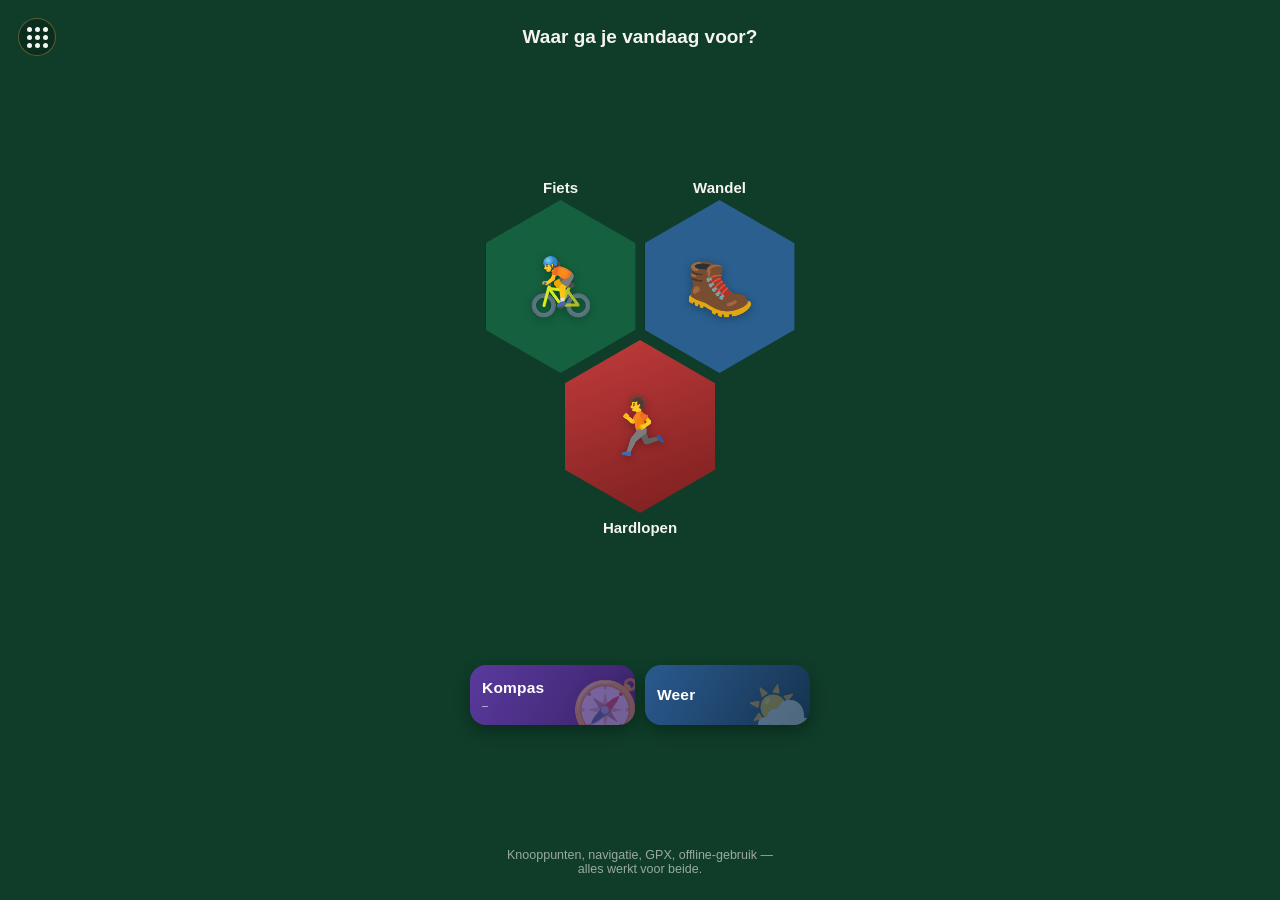
==== commit c1b498f4: "Update index.html" ====
--- a/index.html
+++ b/index.html
@@ -22,8 +22,6 @@
      Grote herkenbare stukken: topbar/zoekbalk, kaart/kompas/zon, bottom sheet, navigatiepaneel,
      startscherm-tegels, hardloopscherm (rail/sparkline), Zombie Run, modals/instellingen.
      ================================================================================ */
-  :root{
-<style>
   :root{
     --extra-top-inset:0px; /* extra ruimte bovenaan voor APK-wrappers die env(safe-area-inset-top) niet ondersteunen — zie de instelling "Extra ruimte bovenaan" */
     --extra-bottom-inset:0px; /* idem, maar onderaan (momenteel ongebruikt, klaar voor later) */
@@ -2405,7 +2403,7 @@
       <label class="settings-check"><input type="checkbox" data-coach-cat="lastInterval" checked> <span>Aankondiging van je laatste loop-interval</span></label>
       <label class="settings-check"><input type="checkbox" data-coach-cat="progressPercent" checked> <span>Voortgang in procenten bij een doelrun</span></label>
       <label class="settings-check"><input type="checkbox" data-coach-cat="sessionStreak" checked> <span>Aantal trainingen deze week</span></label>
-      <label class="settings-check"><input type="checkbox" data-coach-cat="didYouKnow" checked> <span>Wist-je-datjes (houding, cadans, hydratatie…)</span></label>
+      <label class="settings-check"><input type="checkbox" data-coach-cat="didYouKnow" checked> <span>Looptips & wist-je-datjes (houding, schoenen, rust, voeding…)</span></label>
       <label class="settings-check"><input type="checkbox" data-coach-cat="weatherWarning" checked> <span>Weer-waarschuwing bij start (warm/koud/regen)</span></label>
       <label class="settings-check"><input type="checkbox" data-coach-cat="liveMedal" checked> <span>Medaille meteen vieren tijdens de run</span></label>
     </div>
@@ -8835,8 +8833,30 @@
     en: (n) => n === 1 ? 'This is your first session this week — great start.' : `This is already your ${n}th session this week — strong consistency.`
   },
   didYouKnow: {
-    nl: ['Wist je dat: een lichte voorwaartse leun vanuit je enkels je loophouding verbetert?', 'Wist je dat: een hogere cadans (kortere, snellere passen) vaak blessures voorkomt?', 'Wist je dat: op tijd drinken vóór je dorst hebt je prestatie merkbaar verbetert?', 'Wist je dat: een goede opwarming je risico op blessures flink verlaagt?', 'Wist je dat: ontspannen handen en schouders je energie besparen tijdens het lopen?'],
-    en: ['Did you know: a slight forward lean from your ankles improves your running form?', 'Did you know: a higher cadence (shorter, quicker steps) often helps prevent injury?', 'Did you know: drinking before you feel thirsty noticeably improves performance?', 'Did you know: a good warm-up significantly lowers your injury risk?', 'Did you know: relaxed hands and shoulders save energy while you run?']
+    nl: [
+      'Wist je dat: een lichte voorwaartse leun vanuit je enkels je loophouding verbetert?',
+      'Wist je dat: een hogere cadans (kortere, snellere passen) vaak blessures voorkomt?',
+      'Wist je dat: op tijd drinken vóór je dorst hebt je prestatie merkbaar verbetert?',
+      'Wist je dat: een goede opwarming je risico op blessures flink verlaagt?',
+      'Wist je dat: ontspannen handen en schouders je energie besparen tijdens het lopen?',
+      'Looptip: vervang je loopschoenen na zo\'n 600 à 800 km — versleten demping is een van de vaakste oorzaken van blessures.',
+      'Looptip: je lichaam wordt sterker tíjdens rust, niet tijdens het lopen zelf. Bouw minstens 1 à 2 rustdagen per week in.',
+      'Looptip: bouw je afstand per week met maximaal zo\'n 10% op — te snel opbouwen is een klassieke blessure-oorzaak.',
+      'Voedingstip: een lichte snack met koolhydraten, zo\'n 1 à 2 uur vóór het lopen, geeft merkbaar meer energie.',
+      'Voedingstip: eet binnen het half uur na het lopen iets met zowel eiwitten als koolhydraten — dat versnelt je herstel.'
+    ],
+    en: [
+      'Did you know: a slight forward lean from your ankles improves your running form?',
+      'Did you know: a higher cadence (shorter, quicker steps) often helps prevent injury?',
+      'Did you know: drinking before you feel thirsty noticeably improves performance?',
+      'Did you know: a good warm-up significantly lowers your injury risk?',
+      'Did you know: relaxed hands and shoulders save energy while you run?',
+      'Running tip: replace your running shoes after roughly 600-800 km — worn-out cushioning is one of the most common injury causes.',
+      'Running tip: your body actually gets stronger during rest, not during the run itself. Build in at least 1-2 rest days a week.',
+      'Running tip: increase your weekly distance by no more than about 10% at a time — ramping up too fast is a classic cause of injury.',
+      'Nutrition tip: a light carb snack about 1-2 hours before running noticeably boosts your energy.',
+      'Nutrition tip: eat something with both protein and carbs within 30 minutes of finishing — it speeds up recovery.'
+    ]
   },
   weatherWarning: {
     hot: { nl:(t) => `Het is best warm vandaag, ${t}°. Drink op tijd en bouw rustig op.`, en:(t) => `It's quite warm today, ${t}°. Drink on time and build up steadily.` },
@@ -9236,8 +9256,10 @@
 function tickRunSession(){
   if (!rsState || rsState.paused) return;
   if (rsState.freeform){
-    // Vrije run/doelrun: geen vaste intervallen, dus geen halverwege-punt — wel af en toe aanmoediging
-    if (rsState.zombie) tickZombieState(); else maybeSpeakEncouragement();
+    // Vrije run/doelrun: geen vaste intervallen, dus geen halverwege-punt — wel af en toe aanmoediging en,
+    // op een eigen rustiger ritme, een looptip (bij EVY blijft dit stil, want speakForRun() onderdrukt daar
+    // toch alle app-stem — de podcast zelf is dan de coaching).
+    if (rsState.zombie) tickZombieState(); else { maybeSpeakEncouragement(); maybeSpeakDidYouKnow(); }
     if (rsState.evyIntervals) renderRunProgressRail();
     updateRunSessionUI();
     return;
@@ -9290,8 +9312,19 @@
   speakForRun(pickCoachLine('midpoint'));
 }
 function maybeSpeakDidYouKnow(){
-  // Enkel tijdens wandelpauzes, af en toe, en enkel als "wist-je-datjes" aanstaan — géén dubbeling met breathingTip
-  if (!rsState || rsState.freeform || !coachCatEnabled('didYouKnow')) return;
+  if (!rsState || !coachCatEnabled('didYouKnow')) return;
+  if (rsState.freeform){
+    // Vrije Run/Doelrun heeft geen wandelpauzes om een looptip aan te knopen — geef ze hier op een eigen,
+    // rustiger ritme (zo'n 4,5 à 6,5 min), los van de aanmoediging (~80-105s) zodat ze niet door elkaar
+    // lopen, en enkel terwijl je ook écht in beweging bent (zelfde logica als bij de aanmoediging).
+    const elapsedSec = (Date.now() - rsState.startedAt - rsState.pausedMs) / 1000;
+    if (elapsedSec - (rsState.lastTipAt || 0) < 270 + Math.random()*120) return;
+    if (smoothedSpeedKmh(rsState.breadcrumbs, 20) < 2) return;
+    rsState.lastTipAt = elapsedSec;
+    speakForRun(pickCoachLine('didYouKnow'));
+    return;
+  }
+  // Schema-run: enkel tijdens wandelpauzes, af en toe — géén dubbeling met breathingTip
   const curType = rsState.intervals[rsState.idx].type;
   if (curType !== 'walk' && curType !== 'warmup' && curType !== 'cooldown') return;
   if (Math.random() < 0.008) speakForRun(pickCoachLine('didYouKnow'));
